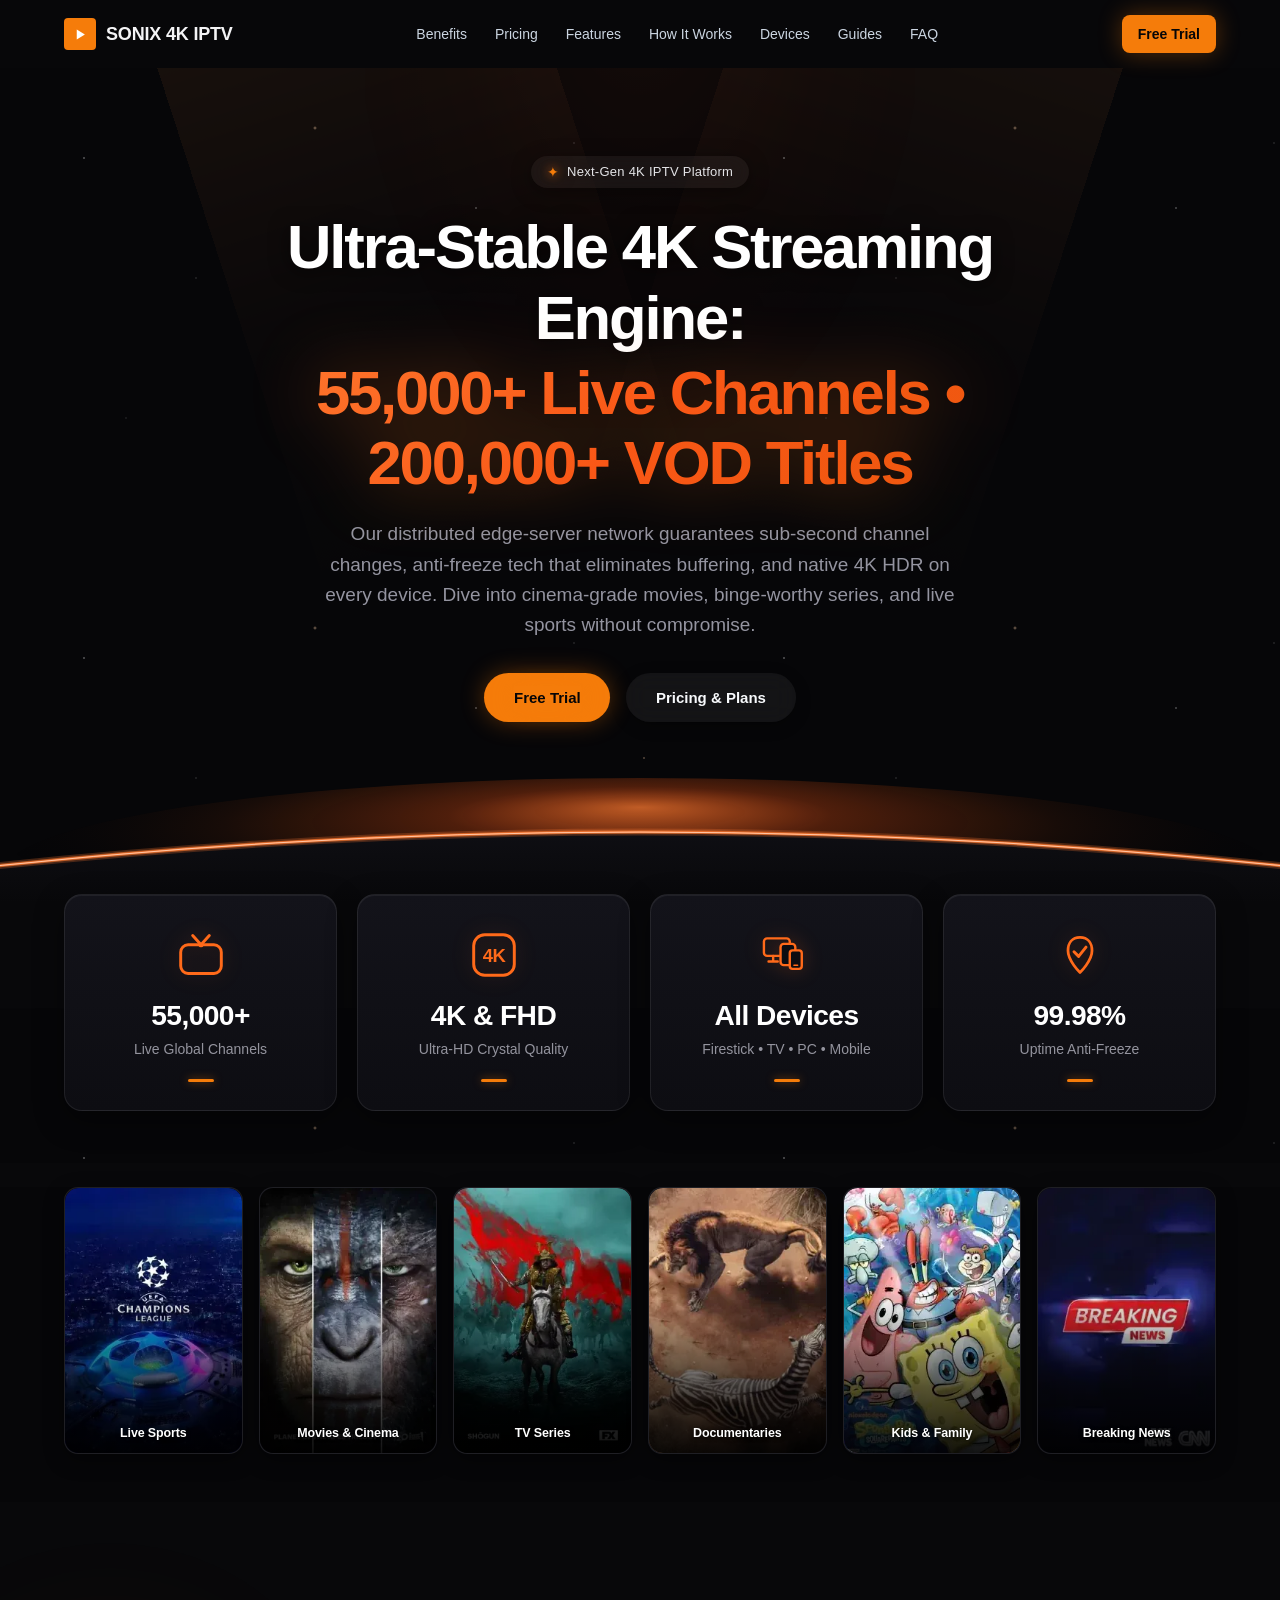
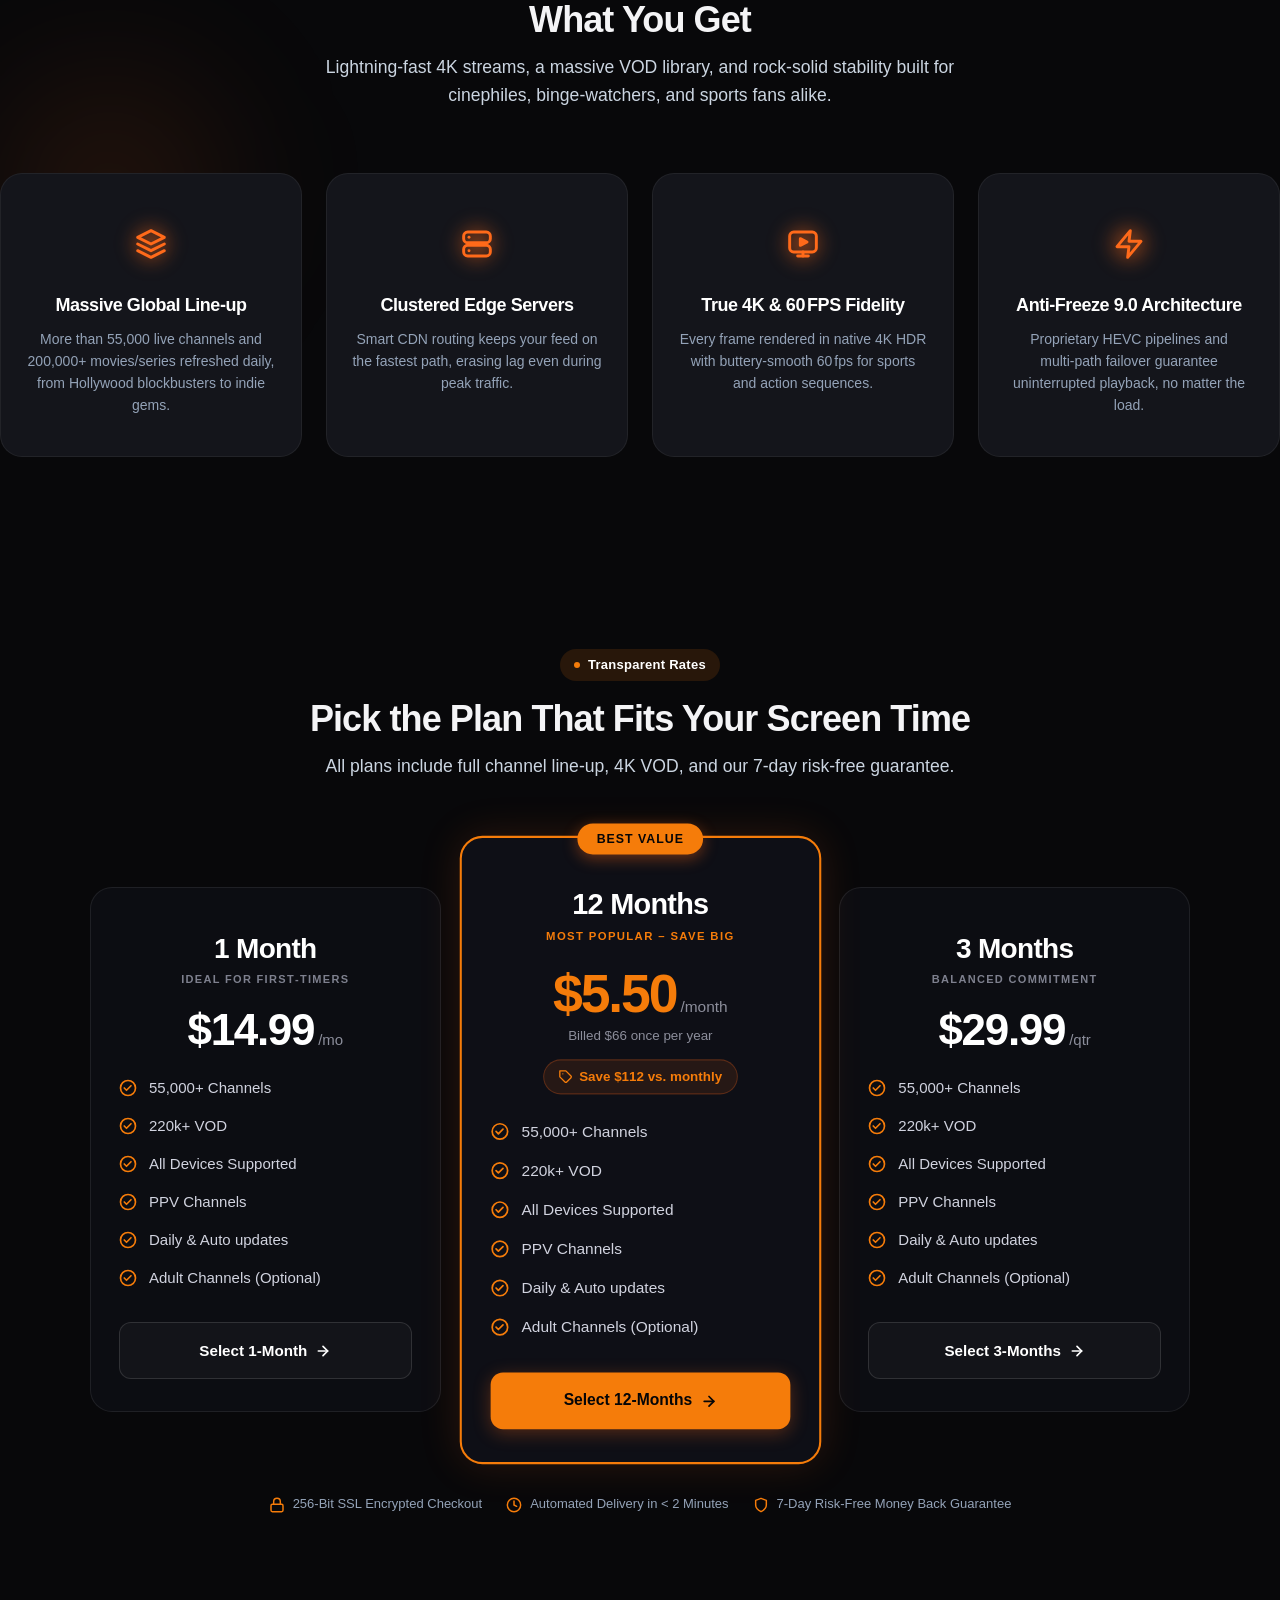
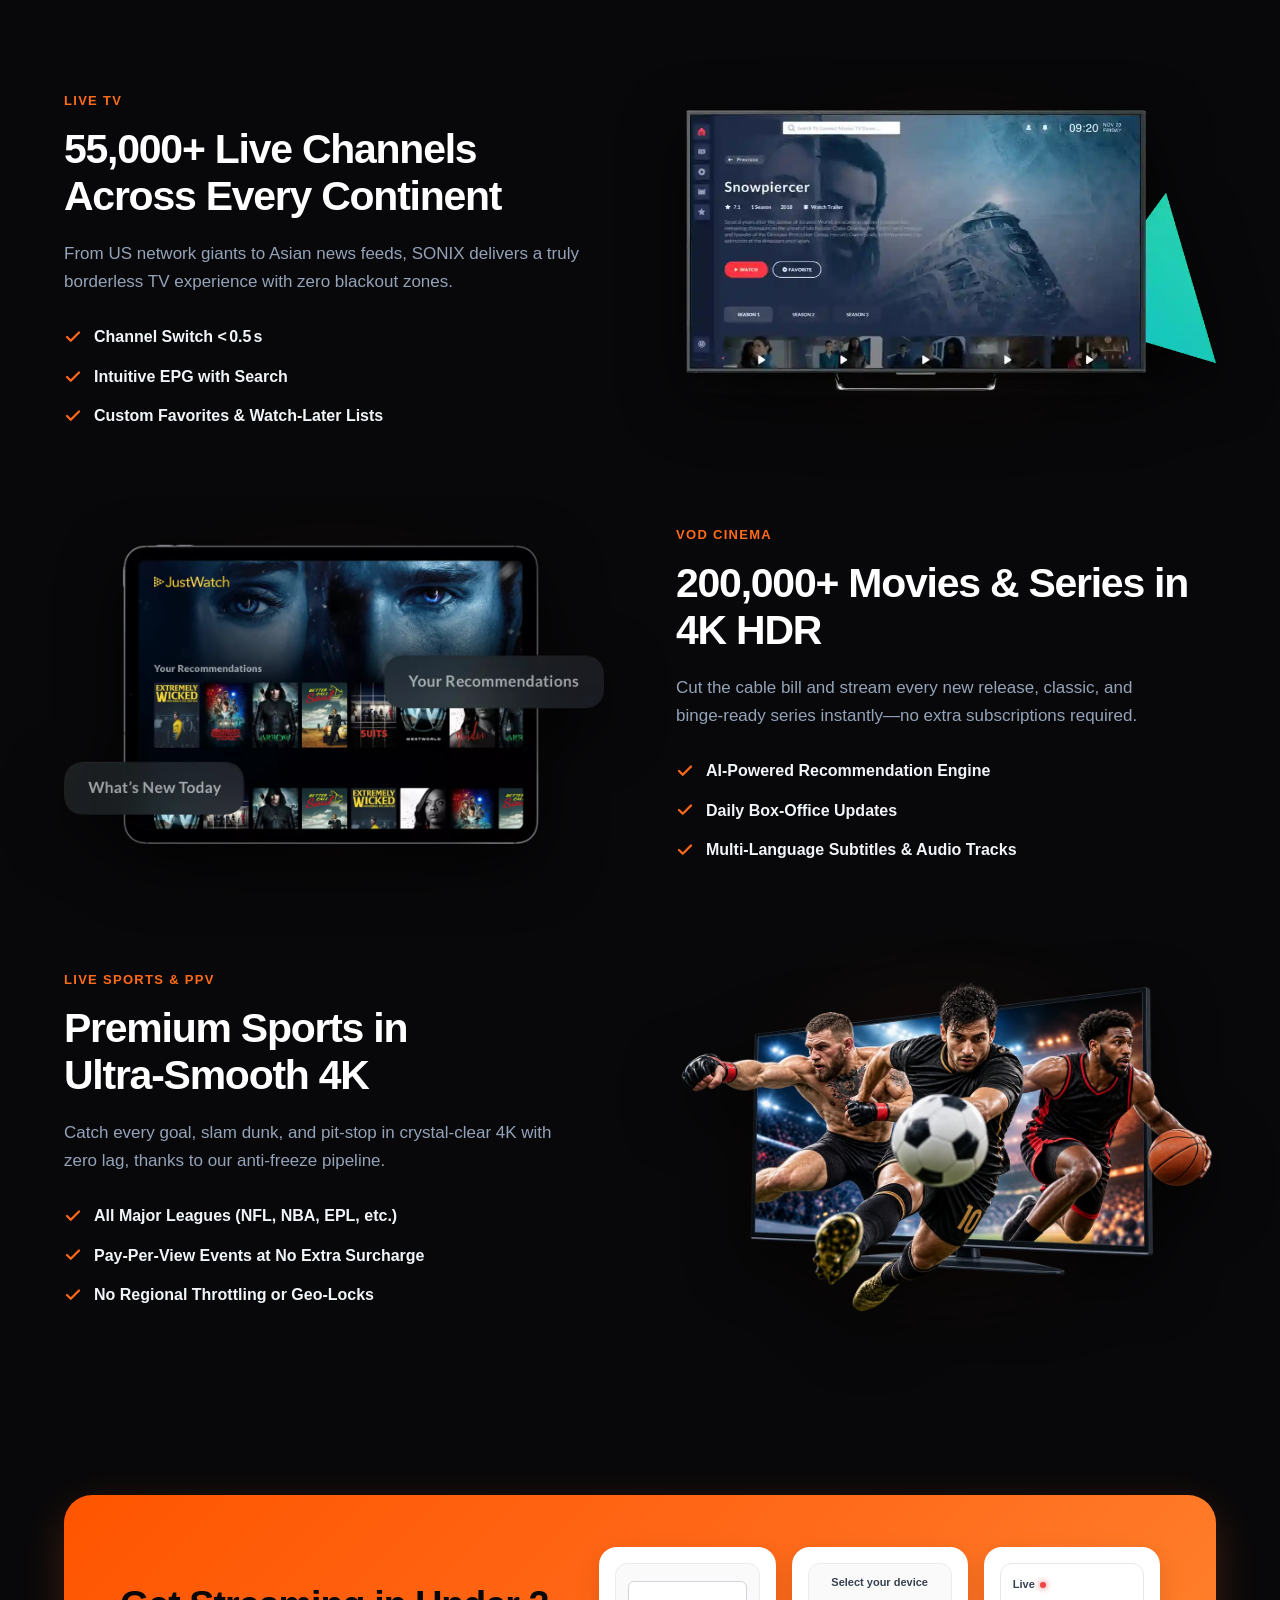
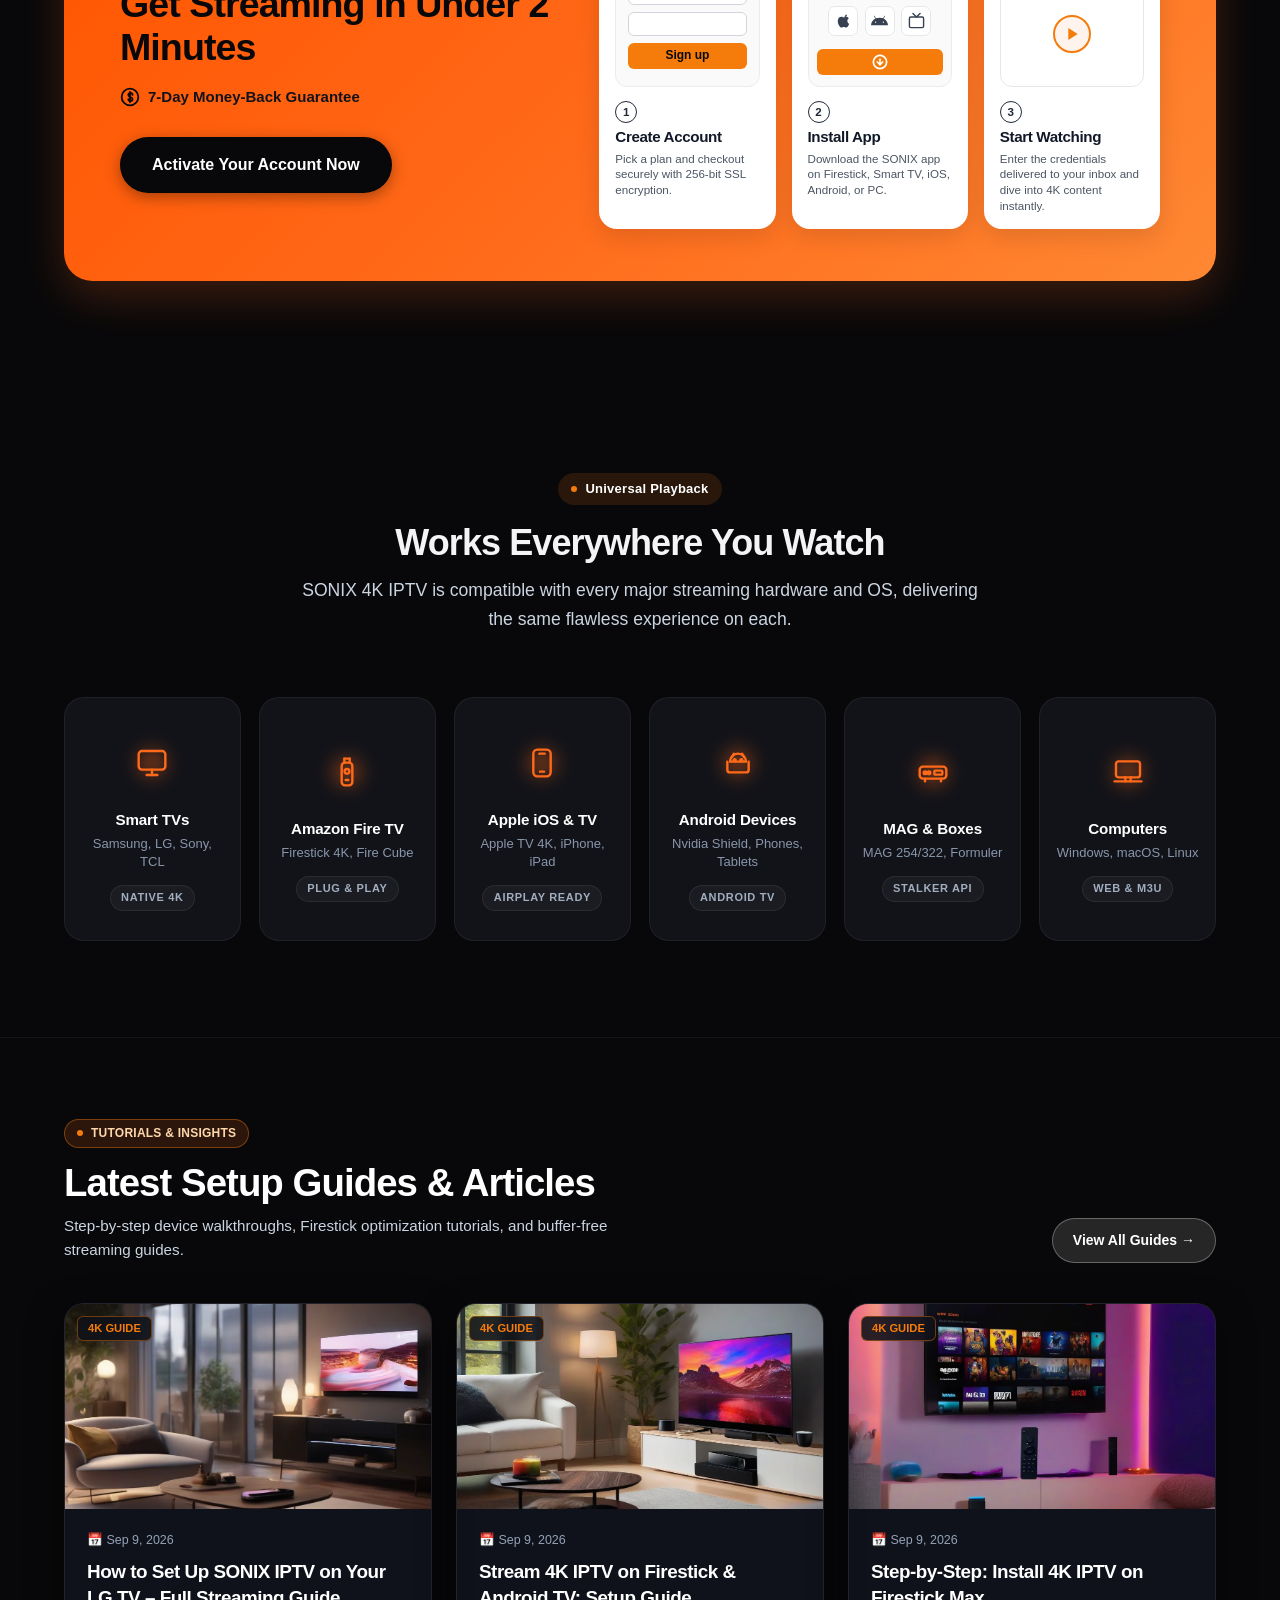
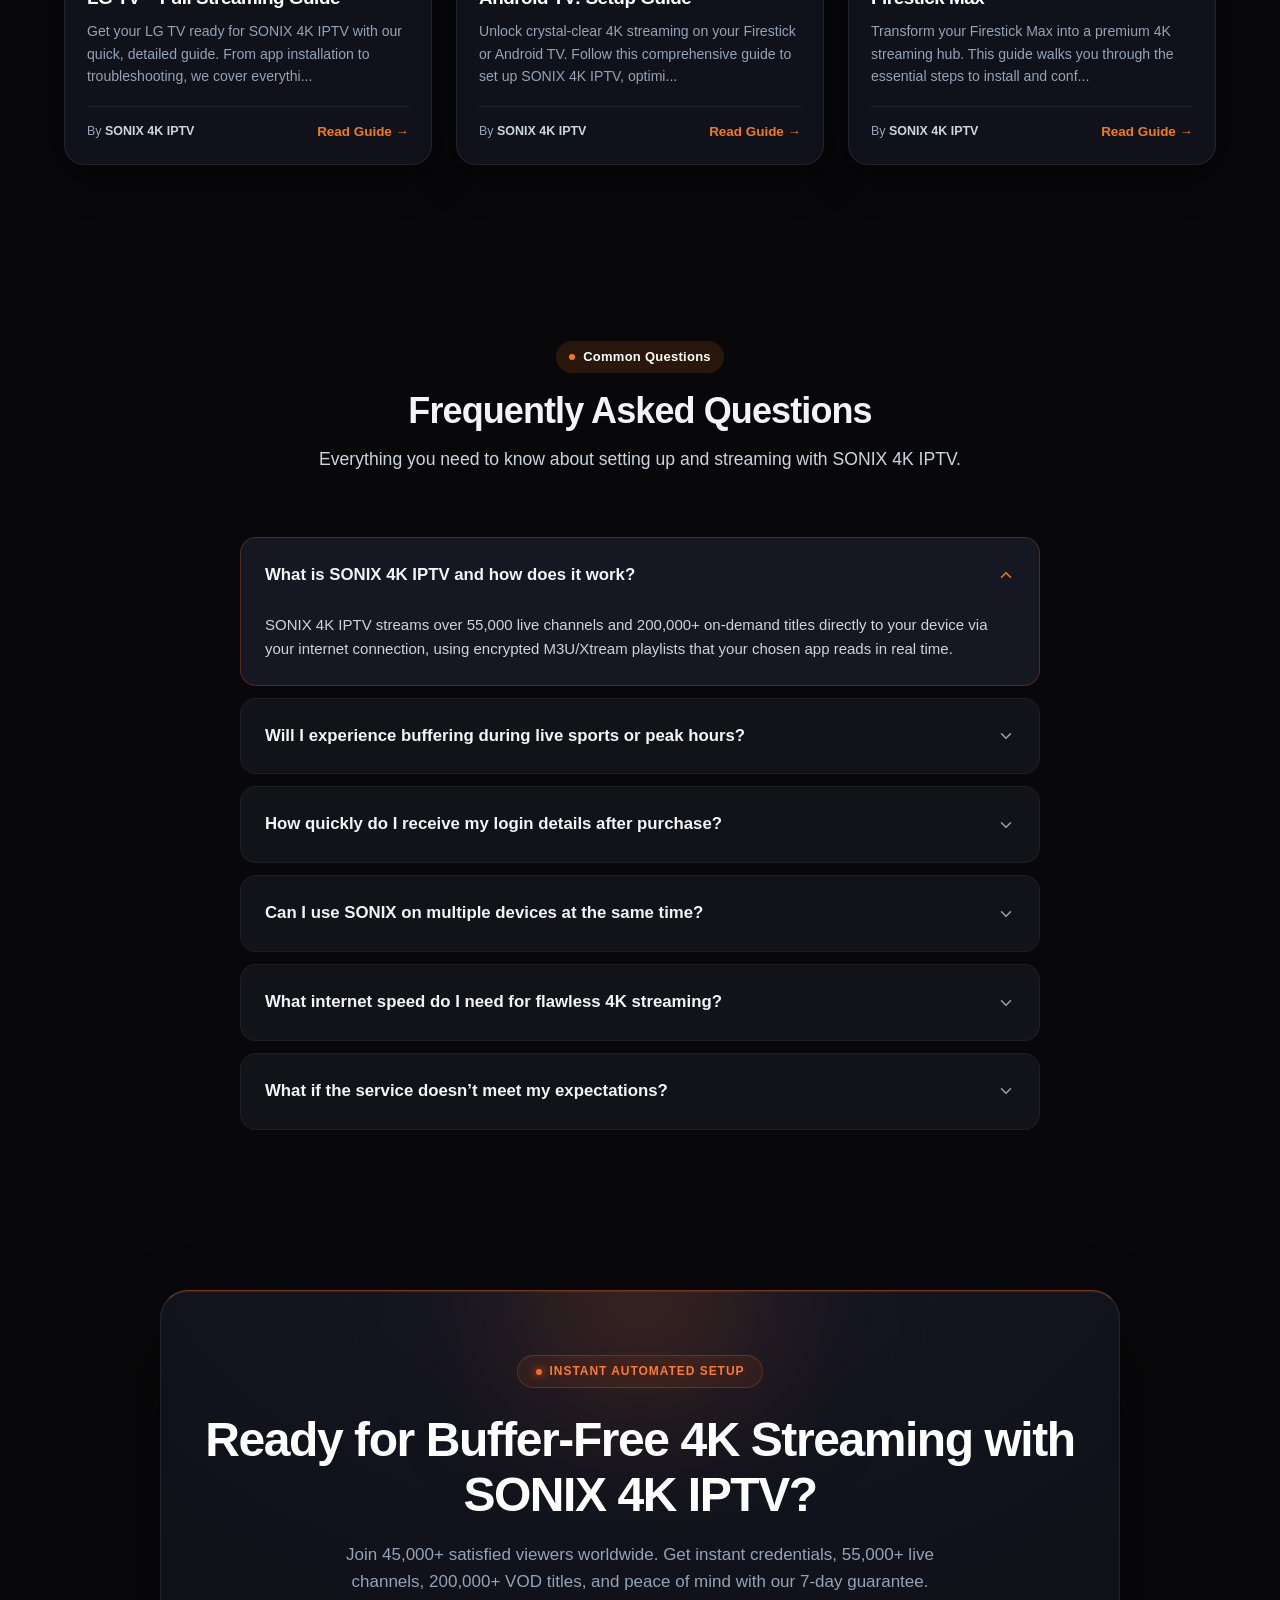
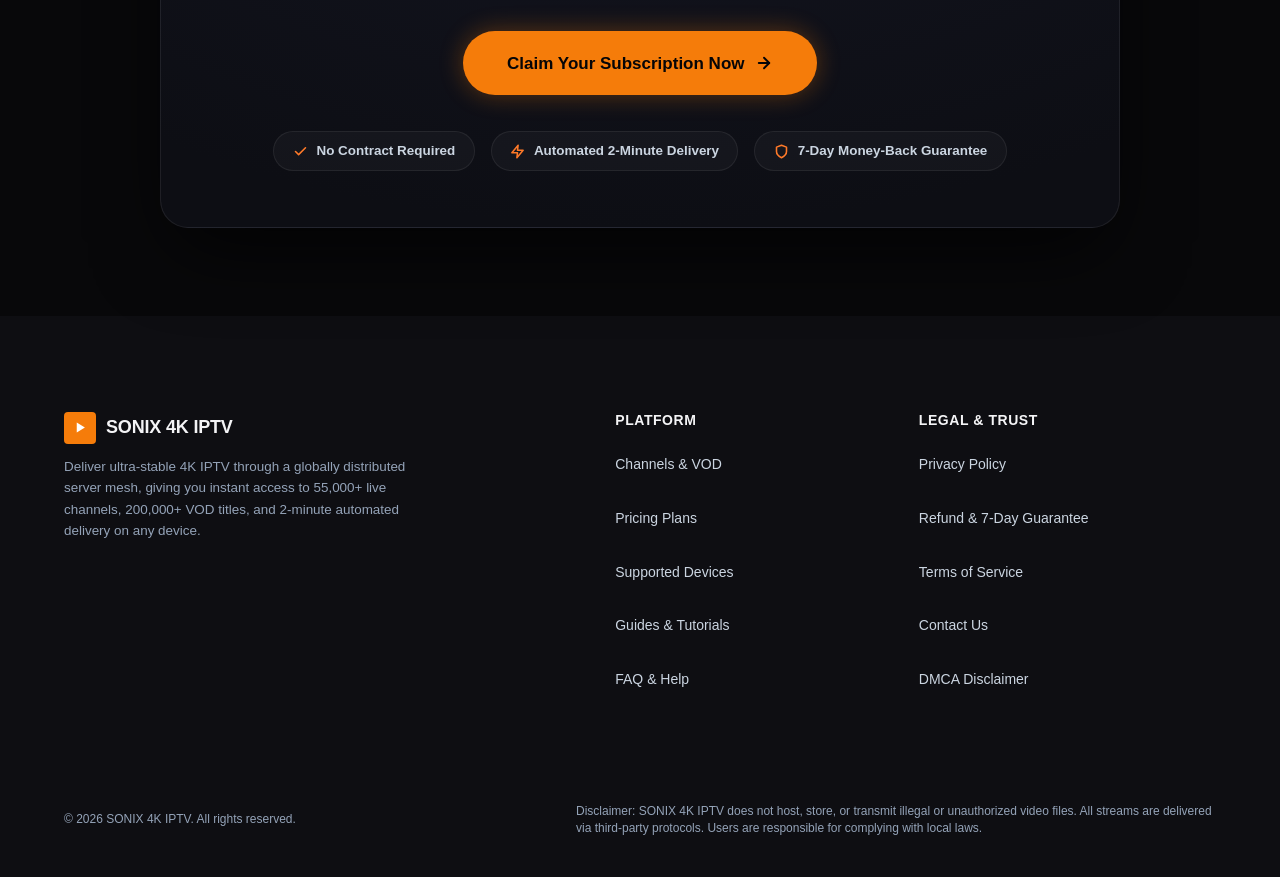
==== index.html @ b4df3ad3 "Deploy IPTV site via TVKIX Site Manager [2026-09-10T23:48:21.287Z]" ====
<!DOCTYPE html>
<html lang="en" style="background-color:#08080a;color:#f4f4f6;">
<head>
  <meta charset="UTF-8">
  <meta name="viewport" content="width=device-width, initial-scale=1.0">
  
  <!-- Primary SEO Meta Tags -->
  <title>4K IPTV Ultra‑Fast Service | 55K+ Channels | SONIX 4K IPTV</title>
  <meta name="description" content="Unlock 55,000+ live channels, 200,000+ 4K movies & series with anti‑freeze streaming. Start your free trial now and enjoy zero‑buffer TV.">
  <meta name="robots" content="index, follow, max-snippet:-1, max-image-preview:large, max-video-preview:-1">
  <meta name="format-detection" content="telephone=no">
  <link rel="canonical" href="https://sonix4k.shop/">
  <meta name="theme-color" content="#08080a">

  <!-- Favicon & App Icons -->
  <link rel="icon" type="image/svg+xml" href="/assets/favicon.svg">
  <link rel="icon" type="image/png" sizes="48x48" href="/assets/favicon-48x48.png">
  <link rel="apple-touch-icon" sizes="180x180" href="/assets/apple-touch-icon.png">
  <link rel="manifest" href="site.webmanifest">

  <!-- Open Graph / Facebook -->
  <meta property="og:type" content="website">
  <meta property="og:url" content="https://sonix4k.shop/">
  <meta property="og:title" content="4K IPTV Ultra‑Fast Service | 55K+ Channels | SONIX 4K IPTV">
  <meta property="og:description" content="Unlock 55,000+ live channels, 200,000+ 4K movies & series with anti‑freeze streaming. Start your free trial now and enjoy zero‑buffer TV.">
  <meta property="og:site_name" content="SONIX 4K IPTV">
  <meta property="og:image" content="https://sonix4k.shop/assets/images/og-preview.jpg">
  <meta property="og:image:width" content="1200">
  <meta property="og:image:height" content="630">
  <meta property="og:image:alt" content="SONIX 4K IPTV Ultra-Stable 4K IPTV Streaming Service">

  <!-- Twitter / X -->
  <meta name="twitter:card" content="summary_large_image">
  <meta name="twitter:title" content="4K IPTV Ultra‑Fast Service | 55K+ Channels | SONIX 4K IPTV">
  <meta name="twitter:description" content="Unlock 55,000+ live channels, 200,000+ 4K movies & series with anti‑freeze streaming. Start your free trial now and enjoy zero‑buffer TV.">
  <meta name="twitter:image" content="https://sonix4k.shop/assets/images/og-preview.jpg">

  <!-- Self-Hosted Critical Variable Font loaded via @font-face with font-display: swap -->

  <!-- Main Stylesheet -->
  <style>
@font-face{font-family:"Plus Jakarta Sans";font-style:normal;font-weight:400 800;font-display:swap;src:url("/assets/fonts/plus-jakarta-sans.woff2") format("woff2");unicode-range:U+0000-00FF,U+0131,U+0152-0153,U+02BB-02BC,U+02C6,U+02DA,U+02DC,U+0304,U+0308,U+0329,U+2000-206F,U+20AC,U+2122,U+2191,U+2193,U+2212,U+2215,U+FEFF,U+FFFD}:root{--bg-page:#08080a;--bg-surface:#0e0e12;--bg-card:#131318;--bg-card-hover:#181820;--bg-subtle:#1c1c24;--border-subtle:transparent;--border-medium:transparent;--border-accent:transparent;--border-highlight:transparent;--accent:#f97316;--accent-hover:#ea580c;--accent-light:rgba(249,115,22,0.12);--accent-text:#fed7aa;--status-green:#22c55e;--status-green-bg:rgba(34,197,94,0.12);--text-primary:#f4f4f6;--text-secondary:#cbd5e1;--text-muted:#94a3b8;--text-inverse:#08080a;--font-family:"Plus Jakarta Sans",-apple-system,BlinkMacSystemFont,"Segoe UI",Roboto,Oxygen,Ubuntu,Cantarell,"Helvetica Neue",sans-serif;--line-height-base:1.6;--line-height-heading:1.2;--space-xs:0.5rem;--space-sm:0.75rem;--space-md:1rem;--space-lg:1.5rem;--space-xl:2.5rem;--space-2xl:4rem;--space-3xl:6rem;--max-width:1200px;--radius-sm:4px;--radius-md:8px;--radius-lg:12px;--radius-full:9999px;--transition-fast:0.15s ease;--transition-normal:0.25s ease}*,*::before,*::after{box-sizing:border-box;margin:0;padding:0}html{font-family:var(--font-family);font-size:16px;line-height:var(--line-height-base);color:var(--text-secondary);background-color:var(--bg-page);scroll-behavior:smooth;-webkit-text-size-adjust:100%;text-rendering:optimizeLegibility}body{min-height:100vh;display:flex;flex-direction:column;background-color:var(--bg-page);color:var(--text-secondary);overflow-x:hidden}h1,h2,h3,h4,h5,h6{color:var(--text-primary);font-weight:700;line-height:var(--line-height-heading);letter-spacing:-0.025em}h1{font-size:clamp(2rem,5vw,3.25rem);font-weight:800;margin-bottom:var(--space-md)}h2{font-size:clamp(1.75rem,3.5vw,2.25rem);margin-bottom:var(--space-sm)}h3{font-size:1.25rem;margin-bottom:var(--space-xs)}p{margin-bottom:var(--space-md)}p:last-child{margin-bottom:0}a{color:inherit;text-decoration:none;transition:color var(--transition-fast)}a:hover{color:var(--text-primary)}ul,ol{list-style:none}:focus-visible{outline:2px solid var(--accent);outline-offset:3px}.container{width:100%;max-width:var(--max-width);margin-inline:auto;padding-inline:var(--space-md)}@media (min-width:768px){.container{padding-inline:var(--space-lg)}}.section{padding-block:var(--space-2xl);border-bottom:none;scroll-margin-top:90px}@media (min-width:768px){.section{padding-block:var(--space-3xl)}}.section-header{text-align:center;max-width:680px;margin-inline:auto;margin-bottom:var(--space-2xl)}.section-header p{color:var(--text-secondary);font-size:1.1rem}.pill-badge{display:inline-flex;align-items:center;gap:0.5rem;padding:0.35rem 0.85rem;font-size:0.8125rem;font-weight:600;letter-spacing:0.02em;color:var(--accent-text);background-color:var(--accent-light);border:none;border-radius:var(--radius-full);margin-bottom:var(--space-md)}.pill-badge .dot{width:6px;height:6px;border-radius:50%;background-color:var(--accent)}.status-pill{display:inline-flex;align-items:center;gap:0.375rem;font-size:0.75rem;font-weight:500;color:#86efac;background-color:var(--status-green-bg);padding:0.25rem 0.625rem;border-radius:var(--radius-full);border:none}.status-pill .indicator{width:6px;height:6px;border-radius:50%;background-color:var(--status-green)}@media (max-width:640px){.header-actions .status-pill{display:none}}.btn{display:inline-flex;align-items:center;justify-content:center;gap:0.5rem;padding:0.75rem 1.5rem;font-size:0.9375rem;font-weight:600;border-radius:var(--radius-md);border:none;cursor:pointer;white-space:nowrap;transition:background-color var(--transition-fast),transform var(--transition-fast);text-decoration:none}.btn:active{transform:translateY(1px)}.btn-primary{background:linear-gradient(135deg,#c2410c 0%,#9a3412 100%);color:#ffffff !important;font-weight:700;border:none}.btn-primary:hover{background-color:var(--accent-hover);color:#ffffff}.btn-secondary{background-color:var(--bg-card);color:var(--text-primary);border:none}.btn-secondary:hover{background-color:var(--bg-subtle);color:#ffffff}.btn-block{width:100%}.btn-sm{padding:0.5rem 1rem;font-size:0.875rem}.btn-group{display:flex;flex-direction:column;gap:0.75rem;width:100%}@media (min-width:480px){.btn-group{flex-direction:row;justify-content:center;width:auto}}.site-header{position:sticky;top:0;z-index:100;background-color:rgba(8,8,10,0.95);border-bottom:none;backdrop-filter:blur(8px);-webkit-backdrop-filter:blur(8px)}.header-container{display:flex;align-items:center;justify-content:space-between;height:68px}.brand-logo{display:flex;align-items:center;gap:0.625rem;font-size:1.125rem;font-weight:700;color:var(--text-primary);letter-spacing:-0.01em}.logo-icon{display:inline-flex;align-items:center;justify-content:center;width:32px;height:32px;background-color:var(--accent);color:#ffffff;border-radius:var(--radius-sm);font-weight:900;font-size:1rem}.brand-accent{color:var(--accent)}.nav-menu{display:none}@media (min-width:900px){.nav-menu{display:flex;align-items:center;gap:1.75rem}}.nav-link{font-size:0.875rem;font-weight:500;color:var(--text-secondary)}.nav-link:hover{color:var(--text-primary)}.header-actions{display:flex;align-items:center;gap:0.875rem}.menu-toggle{display:flex;flex-direction:column;justify-content:center;gap:5px;width:38px;height:38px;padding:8px;background-color:var(--bg-card);border:none;border-radius:var(--radius-sm);cursor:pointer;color:var(--text-primary)}@media (min-width:900px){.menu-toggle{display:none}}.menu-bar{display:block;width:100%;height:2px;background-color:var(--text-primary);transition:transform var(--transition-fast),opacity var(--transition-fast)}.menu-toggle[aria-expanded="true"] .menu-bar:nth-child(1){transform:translateY(7px) rotate(45deg)}.menu-toggle[aria-expanded="true"] .menu-bar:nth-child(2){opacity:0}.menu-toggle[aria-expanded="true"] .menu-bar:nth-child(3){transform:translateY(-7px) rotate(-45deg)}.mobile-nav{display:none;position:fixed;top:68px;left:0;right:0;bottom:0;background-color:#08080a;border-bottom:none;padding:var(--space-xl) var(--space-lg);flex-direction:column;gap:var(--space-md);z-index:999;overflow-y:auto}.mobile-nav.is-open{display:flex}@media (min-width:900px){.mobile-nav{display:none !important}}.mobile-nav-link{font-size:1.125rem;font-weight:600;color:var(--text-primary);padding-block:0.5rem;border-bottom:none}.hero-section{position:relative;background-color:#060608;padding-top:clamp(3.5rem,7vw,5.5rem);padding-bottom:clamp(2rem,4vw,3.5rem);text-align:center;overflow:hidden}.hero-cosmic-backdrop{position:absolute;inset:0;pointer-events:none;overflow:hidden;z-index:1;contain:strict}.light-ray{position:absolute;top:-120px;width:380px;height:600px;opacity:0.16;transform-origin:top center;pointer-events:none;will-change:transform}.light-ray-left{left:10%;background:linear-gradient(180deg,rgba(255,140,60,0.5) 0%,rgba(255,90,20,0.08) 60%,transparent 100%);transform:rotate(-18deg)}.light-ray-right{right:10%;background:linear-gradient(180deg,rgba(255,140,60,0.45) 0%,rgba(255,90,20,0.08) 60%,transparent 100%);transform:rotate(18deg)}.light-ray-center{left:50%;transform:translateX(-50%);width:550px;height:480px;background:radial-gradient(ellipse at top,rgba(255,107,43,0.2) 0%,rgba(255,80,10,0.05) 50%,transparent 80%);opacity:0.35}.cosmic-stars{position:absolute;inset:0;background-image:radial-gradient(1.5px 1.5px at 12% 18%,rgba(255,255,255,0.65),transparent),radial-gradient(1px 1px at 28% 42%,rgba(255,255,255,0.45),transparent),radial-gradient(2px 2px at 45% 12%,rgba(255,210,170,0.75),transparent),radial-gradient(1.5px 1.5px at 68% 28%,rgba(255,255,255,0.55),transparent),radial-gradient(1px 1px at 82% 15%,rgba(255,255,255,0.45),transparent),radial-gradient(1.5px 1.5px at 92% 38%,rgba(255,210,170,0.65),transparent),radial-gradient(1px 1px at 18% 70%,rgba(255,255,255,0.35),transparent),radial-gradient(1.5px 1.5px at 84% 68%,rgba(255,255,255,0.4),transparent);background-repeat:repeat;background-size:700px 500px;opacity:0.7}.hero-container{position:relative;z-index:3}.hero-content{max-width:860px;margin-inline:auto;display:flex;flex-direction:column;align-items:center}.hero-badge-pill{display:inline-flex;align-items:center;gap:0.5rem;padding:0.35rem 1rem;background:rgba(255,255,255,0.05);border:none;border-radius:var(--radius-full);font-size:0.8125rem;font-weight:500;letter-spacing:0.02em;color:#e4e4e7;margin-bottom:1.5rem;backdrop-filter:blur(12px);-webkit-backdrop-filter:blur(12px);box-shadow:0 4px 20px rgba(0,0,0,0.4);transition:background-color var(--transition-fast),transform var(--transition-fast)}.hero-badge-pill:hover{background:rgba(255,255,255,0.08);transform:translateY(-1px)}.badge-spark{color:#f97316;font-size:0.875rem;text-shadow:0 0 10px rgba(249,115,22,0.9),0 0 20px rgba(249,115,22,0.5);line-height:1}.hero-title{display:flex;flex-direction:column;align-items:center;gap:0.25rem;font-size:clamp(2.1rem,5.2vw,3.85rem);font-weight:800;line-height:1.15;letter-spacing:-0.035em;margin-bottom:1.25rem}.title-top{color:#ffffff;text-shadow:0 2px 20px rgba(0,0,0,0.8)}.title-bottom{color:#ff6e2e;background:linear-gradient(135deg,#ff7a30 0%,#f95716 50%,#ea580c 100%);-webkit-background-clip:text;-webkit-text-fill-color:transparent;background-clip:text;filter:drop-shadow(0 0 35px rgba(249,115,22,0.45))}.hero-description{font-size:clamp(1rem,2vw,1.1875rem);color:#9494a0;line-height:1.6;max-width:640px;margin-inline:auto;margin-bottom:2rem}.hero-btn-group{display:flex;flex-direction:row;align-items:center;justify-content:center;gap:1rem;flex-wrap:wrap;margin-bottom:2.5rem}.btn-pill{display:inline-flex;align-items:center;justify-content:center;gap:0.5rem;padding:0.8rem 1.85rem;font-size:0.9375rem;font-weight:600;border-radius:var(--radius-full);border:none;cursor:pointer;white-space:nowrap}.btn-pill,.btn-pill span,.btn-pill:link,.btn-pill:visited{text-decoration:none}.btn-pill-primary,.btn-pill-primary span,.btn-pill-primary:link,.btn-pill-primary:visited{background:var(--accent);color:#050507 !important;font-weight:800 !important;border:none;box-shadow:0 0 25px rgba(249,115,22,0.45),0 4px 14px rgba(0,0,0,0.4)}.btn-pill-primary:hover,.btn-pill-primary:hover span{transform:translateY(-2px) scale(1.02);box-shadow:0 0 35px rgba(249,115,22,0.7),0 6px 22px rgba(0,0,0,0.5);color:#000000 !important}.btn-pill-glass{background-color:rgba(255,255,255,0.06);color:#f8fafc !important;border:none;backdrop-filter:blur(12px);-webkit-backdrop-filter:blur(12px);box-shadow:0 4px 15px rgba(0,0,0,0.3)}.btn-pill-glass span{color:#f8fafc !important}.btn-pill-glass:hover{background-color:rgba(255,255,255,0.12);color:#ffffff !important;transform:translateY(-2px);box-shadow:0 6px 20px rgba(0,0,0,0.4)}.hero-horizon{position:relative;width:100%;margin-top:1rem;margin-bottom:-15px;overflow:visible;pointer-events:none;z-index:2;display:flex;justify-content:center}.horizon-svg{width:100%;height:clamp(140px,18vw,240px);display:block;overflow:visible}.hero-metrics-container{position:relative;z-index:3;margin-top:-115px}@media (max-width:640px){.hero-metrics-container{margin-top:-50px}.hero-btn-group{flex-direction:column;width:100%;max-width:320px;margin-inline:auto}.btn-pill{width:100%}.horizon-svg{height:120px}}.metrics-grid{display:grid;grid-template-columns:repeat(2,1fr);gap:1rem;margin-top:0}@media (min-width:860px){.metrics-grid{grid-template-columns:repeat(4,1fr);gap:1.25rem}}.metric-card{position:relative;background-color:#0c0c11;background:linear-gradient(180deg,#13131a 0%,#0d0d12 100%);border:1px solid rgba(255,255,255,0.08);border-radius:18px;padding:2.25rem 1rem 1.75rem 1rem;display:flex;flex-direction:column;align-items:center;justify-content:center;text-align:center;box-shadow:0 10px 30px rgba(0,0,0,0.4),inset 0 1px 0 rgba(255,255,255,0.06);transition:transform var(--transition-normal),box-shadow var(--transition-normal),border-color var(--transition-normal),background-color var(--transition-normal)}.metric-card:hover{transform:translateY(-3px);background-color:#101016;border-color:rgba(255,106,26,0.4);box-shadow:0 14px 40px rgba(0,0,0,0.55),0 0 25px rgba(249,115,22,0.15)}.metric-icon-wrap{display:flex;align-items:center;justify-content:center;width:56px;height:48px;max-width:56px;max-height:48px;background:transparent;border:none;margin-inline:auto;margin-bottom:1.25rem;overflow:visible;flex-shrink:0}.metric-icon-art{width:56px !important;height:48px !important;max-width:56px !important;max-height:48px !important;display:block;flex-shrink:0;filter:drop-shadow(0 0 10px rgba(255,106,26,0.22));transition:transform var(--transition-fast),filter var(--transition-fast)}.metric-card:hover .metric-icon-art{transform:scale(1.06);filter:drop-shadow(0 0 16px rgba(255,106,26,0.5))}.metric-val{font-size:clamp(1.35rem,2.2vw,1.85rem);font-weight:800;color:#ffffff;letter-spacing:-0.02em;line-height:1.2}.metric-val .accent-mark{color:#ff6a1a;margin-left:2px}.metric-label{font-size:clamp(0.78rem,1.15vw,0.875rem);color:#94949e;margin-top:0.45rem;line-height:1.4;font-weight:500}.metric-dash{display:block;width:26px;height:3px;border-radius:var(--radius-full);background-color:#ff6a1a;margin-top:1.25rem;box-shadow:0 0 8px rgba(255,106,26,0.5)}@media (max-width:640px){.metrics-grid{gap:0.65rem}.metric-card{padding:1.5rem 0.6rem 1.25rem 0.6rem;border-radius:14px}.metric-icon-wrap{height:44px;margin-bottom:0.85rem}.metric-icon-art{width:44px;height:38px}.metric-val{font-size:1.15rem}.metric-label{font-size:0.72rem}.metric-dash{margin-top:0.85rem;width:20px}}.hero-categories-section{position:relative;background-color:#060608;padding-bottom:2rem}.hero-categories-container{position:relative;z-index:3;margin-top:1.5rem;margin-bottom:1rem}.category-cards-grid{display:grid;grid-template-columns:repeat(3,1fr);gap:0.65rem}@media (min-width:860px){.category-cards-grid{grid-template-columns:repeat(6,1fr);gap:1rem}}.category-card{position:relative;display:flex;flex-direction:column;border-radius:14px;overflow:hidden;background-color:#0c0c11;border:1px solid rgba(255,255,255,0.08);text-decoration:none;cursor:pointer;box-shadow:0 6px 20px rgba(0,0,0,0.4);transition:transform var(--transition-normal),box-shadow var(--transition-normal),border-color var(--transition-normal)}.category-card:hover{transform:translateY(-4px) scale(1.02);border-color:rgba(255,106,26,0.45);box-shadow:0 12px 30px rgba(0,0,0,0.6),0 0 20px rgba(255,106,26,0.22)}.category-card-media{position:relative;width:100%;aspect-ratio:2 / 3;overflow:hidden;border-radius:14px;background-color:#08080a}.category-card-media img{width:100%;height:100%;object-fit:cover;display:block;transition:transform 0.45s cubic-bezier(0.16,1,0.3,1)}.category-card:hover .category-card-media img{transform:scale(1.07)}.category-card-overlay{position:absolute;inset:0;background:linear-gradient(180deg,transparent 40%,rgba(0,0,0,0.65) 75%,rgba(0,0,0,0.92) 100%);pointer-events:none}.category-card-label{position:absolute;bottom:0.55rem;left:0.25rem;right:0.25rem;text-align:center;font-size:0.78rem;font-weight:600;color:#ffffff;letter-spacing:-0.01em;text-shadow:0 1px 4px rgba(0,0,0,0.9);pointer-events:none;white-space:nowrap;overflow:hidden;text-overflow:ellipsis;padding-inline:4px;transition:color var(--transition-fast)}.category-card:hover .category-card-label{color:#ff7a30}@media (max-width:640px){.hero-categories-container{margin-top:0.85rem;margin-bottom:0.5rem}.category-cards-grid{gap:0.45rem}.category-card{border-radius:10px}.category-card-media{border-radius:10px}.category-card-label{font-size:0.65rem;bottom:0.35rem}}.what-we-offer-section{position:relative;overflow:hidden}.what-we-offer-section::before{content:"";position:absolute;top:15%;left:-80px;width:380px;height:380px;background:radial-gradient(circle,rgba(255,106,26,0.14) 0%,rgba(255,106,26,0.03) 50%,transparent 70%);filter:blur(60px);pointer-events:none;z-index:0}.benefits-grid{position:relative;z-index:1;display:grid;grid-template-columns:1fr;gap:1.25rem}@media (min-width:640px){.benefits-grid{grid-template-columns:repeat(2,1fr)}}@media (min-width:1024px){.benefits-grid{grid-template-columns:repeat(4,1fr);gap:1.5rem}}.benefit-card{background-color:#14151b;border:1px solid rgba(255,255,255,0.06);border-radius:22px;padding:2.5rem 1.5rem;display:flex;flex-direction:column;align-items:center;text-align:center;height:100%;transition:transform 0.25s ease,border-color 0.25s ease,box-shadow 0.25s ease,background-color 0.25s ease}.benefit-card:hover{background-color:#181a22;border-color:rgba(255,106,26,0.35);transform:translateY(-4px);box-shadow:0 16px 36px -10px rgba(0,0,0,0.6),0 0 24px rgba(255,106,26,0.12)}.benefit-icon-wrapper{position:relative;width:60px;height:60px;display:flex;align-items:center;justify-content:center;color:#ff6a1a;margin-bottom:1.25rem;flex-shrink:0}.benefit-icon-glow{position:absolute;top:50%;left:50%;transform:translate(-50%,-50%);width:48px;height:48px;border-radius:50%;background:radial-gradient(circle,rgba(255,106,26,0.55) 0%,rgba(255,106,26,0.18) 50%,transparent 75%);filter:blur(8px);pointer-events:none;z-index:0}.benefit-icon-wrapper svg{position:relative;z-index:1;width:32px;height:32px;color:#ff6a1a}.benefit-title{font-size:1.125rem;font-weight:700;color:#ffffff;margin-bottom:0.75rem;line-height:1.3}.benefit-desc{font-size:0.875rem;color:#94a3b8;line-height:1.55;margin:0;max-width:250px}.features-showcase-section{padding:5rem 0;position:relative;overflow:hidden}.features-showcase{display:flex;flex-direction:column;gap:6rem}.feature-split-row{display:grid;grid-template-columns:1fr;align-items:center;gap:2.5rem}@media (min-width:992px){.feature-split-row{grid-template-columns:1fr 1fr;gap:4.5rem}.feature-split-row-reverse .feature-split-content{order:2}.feature-split-row-reverse .feature-split-media{order:1}}.feature-split-content{display:flex;flex-direction:column;justify-content:center}.feature-badge-tag{display:inline-block;font-size:0.8125rem;font-weight:800;text-transform:uppercase;letter-spacing:0.1em;color:#ff6a1a;margin-bottom:0.875rem}.feature-split-title{font-size:clamp(2rem,3.2vw,2.75rem);font-weight:800;line-height:1.15;letter-spacing:-0.03em;color:#ffffff;margin:0 0 1.25rem 0}.feature-split-desc{font-size:1.0625rem;line-height:1.65;color:#94a3b8;margin:0 0 1.75rem 0;max-width:520px}.feature-split-list{list-style:none;padding:0;margin:0;display:flex;flex-direction:column;gap:0.875rem}.feature-split-item{display:flex;align-items:center;gap:0.75rem;font-size:1rem;font-weight:600;color:#f1f5f9}.feature-check-icon{display:inline-flex;align-items:center;justify-content:center;color:#ff6a1a;flex-shrink:0}.feature-check-icon svg{width:18px;height:18px}.feature-split-media{position:relative;display:flex;justify-content:center;align-items:center}.feature-media-wrapper{position:relative;width:100%;max-width:620px;display:flex;align-items:center;justify-content:center}.feature-media-ambient{position:absolute;top:50%;left:50%;transform:translate(-50%,-50%);width:80%;height:80%;background:radial-gradient(circle,rgba(255,106,26,0.16) 0%,rgba(255,106,26,0.03) 60%,transparent 80%);filter:blur(50px);pointer-events:none;z-index:0}.feature-mockup-img{position:relative;z-index:1;width:100%;max-width:100%;height:auto;display:block;object-fit:contain;filter:drop-shadow(0 20px 30px rgba(0,0,0,0.65));transition:transform 0.35s cubic-bezier(0.16,1,0.3,1),filter 0.35s ease}.feature-mockup-img:hover{transform:translateY(-6px) scale(1.02);filter:drop-shadow(0 28px 42px rgba(0,0,0,0.8)) drop-shadow(0 0 25px rgba(255,106,26,0.22))}@media (max-width:768px){.features-showcase-section{padding:3.5rem 0}.features-showcase{gap:4rem}.feature-split-title{font-size:1.75rem}.feature-split-desc{font-size:0.9375rem;margin-bottom:1.25rem}.feature-split-item{font-size:0.9375rem}}.journey-banner{background:linear-gradient(135deg,#ff5500 0%,#ff6a1a 50%,#ff8833 100%);border-radius:28px;padding:3.25rem 3.5rem;display:grid;grid-template-columns:1fr;gap:2.5rem;align-items:center;position:relative;overflow:hidden;box-shadow:0 15px 45px rgba(255,106,26,0.22)}@media (min-width:1024px){.journey-banner{grid-template-columns:1fr 1.3fr;gap:3rem}}.journey-cta-col{display:flex;flex-direction:column;align-items:flex-start}.journey-title{font-size:2.35rem;font-weight:800;color:#08080a;line-height:1.15;letter-spacing:-0.025em;margin-bottom:1rem}.journey-guarantee{display:inline-flex;align-items:center;gap:0.5rem;font-size:0.9375rem;font-weight:700;color:#12131a;margin-bottom:1.75rem}.journey-guarantee svg{flex-shrink:0;color:#08080a}.journey-btn{display:inline-flex;align-items:center;justify-content:center;background-color:#08080a;color:#ffffff;font-size:1rem;font-weight:700;padding:0.95rem 2rem;border-radius:100px;text-decoration:none;box-shadow:0 4px 15px rgba(0,0,0,0.35);transition:transform var(--transition-fast),background-color var(--transition-fast),box-shadow var(--transition-fast)}.journey-btn:hover{background-color:#1a1b24;transform:translateY(-2px);box-shadow:0 6px 20px rgba(0,0,0,0.45)}.journey-steps-grid{display:grid;grid-template-columns:1fr;gap:1.25rem}@media (min-width:640px){.journey-steps-grid{grid-template-columns:repeat(3,1fr);gap:1rem}}.journey-step-card{background-color:#ffffff;border-radius:18px;padding:1rem;display:flex;flex-direction:column;box-shadow:0 8px 24px rgba(0,0,0,0.12);transition:transform var(--transition-fast),box-shadow var(--transition-fast)}.journey-step-card:hover{transform:translateY(-4px);box-shadow:0 12px 28px rgba(0,0,0,0.18)}.journey-mockup{background-color:#fafafa;border:1.5px solid #ececee;border-radius:12px;height:124px;padding:0.75rem;margin-bottom:0.875rem;display:flex;flex-direction:column;justify-content:center;position:relative;overflow:hidden}.mockup-signup{gap:0.45rem}.mockup-input-box{height:24px;width:100%;border:1.5px solid #d1d5db;border-radius:6px;background-color:#ffffff}.mockup-submit-btn{height:26px;width:100%;background:var(--accent);color:#08080a;border-radius:6px;font-size:0.75rem;font-weight:800;display:flex;align-items:center;justify-content:center}.mockup-download{justify-content:space-between;padding:0.65rem 0.5rem}.mockup-subheading{font-size:0.6875rem;font-weight:700;color:#374151;text-align:center}.mockup-device-tiles{display:flex;align-items:center;justify-content:center;gap:0.4rem}.mockup-tile{width:30px;height:30px;border:1.5px solid #e5e7eb;border-radius:7px;background-color:#ffffff;display:flex;align-items:center;justify-content:center;color:#374151}.mockup-download-btn{height:26px;width:100%;background:var(--accent);color:#ffffff;border-radius:6px;display:flex;align-items:center;justify-content:center}.mockup-enjoy{justify-content:space-between;border:1.5px solid #e5e7eb;background-color:#ffffff}.mockup-live-indicator{display:flex;align-items:center;gap:0.3rem;font-size:0.6875rem;font-weight:700;color:#374151}.mockup-live-indicator .live-dot{width:6px;height:6px;border-radius:50%;background-color:#ef4444;box-shadow:0 0 6px #ef4444}.mockup-play-center{margin:auto;width:38px;height:38px;border:2px solid var(--accent);border-radius:50%;display:flex;align-items:center;justify-content:center;color:var(--accent);background-color:rgba(255,106,26,0.08)}.mockup-play-center svg{margin-left:2px}.journey-step-footer{display:flex;flex-direction:column;align-items:flex-start}.journey-step-num{width:22px;height:22px;border:1.5px solid #1f2937;border-radius:50%;display:inline-flex;align-items:center;justify-content:center;font-size:0.725rem;font-weight:800;color:#1f2937;margin-bottom:0.35rem}.journey-step-title{font-size:0.95rem;font-weight:800;color:#111827;margin-bottom:0.25rem}.journey-step-desc{font-size:0.725rem;color:#4b5563;line-height:1.35;margin:0}@media (max-width:640px){.journey-banner{padding:2rem 1.25rem;border-radius:20px}.journey-title{font-size:1.75rem}.journey-btn{width:100%;text-align:center}}.pricing-cards-wrapper{display:grid;grid-template-columns:1fr;gap:2.25rem;max-width:1100px;margin:0 auto;align-items:stretch}@media (min-width:900px){.pricing-cards-wrapper{grid-template-columns:repeat(3,1fr);gap:1.5rem;align-items:center}}.price-plan-card{background-color:#0c0d12;border:1px solid rgba(255,255,255,0.08);border-radius:22px;padding:2.75rem 1.75rem 2rem 1.75rem;display:flex;flex-direction:column;position:relative;transition:transform var(--transition-fast),border-color var(--transition-fast),box-shadow var(--transition-fast)}.price-plan-card:hover{border-color:rgba(255,255,255,0.18);transform:translateY(-4px)}.price-plan-card.is-featured{background-color:#0e0f16;border:2px solid var(--accent);box-shadow:0 0 40px rgba(255,106,26,0.15);padding-top:3rem}@media (min-width:900px){.price-plan-card.is-featured{transform:scale(1.03);z-index:2}.price-plan-card.is-featured:hover{transform:scale(1.05) translateY(-4px)}}.plan-badge-top{position:absolute;top:-14px;left:50%;transform:translateX(-50%);background:var(--accent);color:#000000;font-size:0.75rem;font-weight:800;letter-spacing:0.08em;text-transform:uppercase;padding:0.35rem 1.15rem;border-radius:100px;box-shadow:0 4px 14px rgba(255,106,26,0.4);white-space:nowrap}.plan-card-head{text-align:center;margin-bottom:1.5rem}.plan-card-title{font-size:1.75rem;font-weight:800;color:#ffffff;margin-bottom:0.35rem}.plan-card-subtitle{font-size:0.6875rem;font-weight:700;letter-spacing:0.12em;text-transform:uppercase;color:#7e808e;margin-bottom:1.25rem}.plan-card-subtitle.featured-subtitle{color:var(--accent)}.plan-card-price-row{display:flex;align-items:baseline;justify-content:center;gap:0.25rem}.plan-card-amount{font-size:2.75rem;font-weight:800;color:#ffffff;letter-spacing:-0.03em;line-height:1}.plan-card-amount.featured-amount{font-size:3.25rem;color:var(--accent);letter-spacing:-0.04em}.plan-card-unit{font-size:0.9375rem;color:#8c8e9b;font-weight:500}.plan-billed-note{font-size:0.8125rem;color:#8c8e9b;font-weight:500;margin-top:0.35rem}.plan-savings-pill{display:inline-flex;align-items:center;justify-content:center;gap:0.375rem;background-color:rgba(255,106,26,0.1);border:1px solid rgba(255,106,26,0.25);color:var(--accent);font-size:0.8125rem;font-weight:600;padding:0.35rem 0.875rem;border-radius:100px;margin-top:0.75rem}.plan-savings-pill svg{flex-shrink:0}.plan-card-features{list-style:none;padding:0;margin:0 0 2rem 0;display:flex;flex-direction:column;gap:0.875rem;flex:1}.plan-card-feature{display:flex;align-items:center;gap:0.75rem;font-size:0.9375rem;color:#d1d3df}.plan-card-feature .check-icon{color:var(--accent);width:18px;height:18px;flex-shrink:0}.plan-card-btn{display:flex;align-items:center;justify-content:center;gap:0.5rem;width:100%;padding:0.95rem 1.25rem;border-radius:12px;font-size:0.95rem;font-weight:700;text-decoration:none;cursor:pointer;transition:all var(--transition-fast)}.plan-card-btn.outline-btn{background-color:rgba(255,255,255,0.03);border:1px solid rgba(255,255,255,0.12);color:#ffffff}.plan-card-btn.outline-btn:hover{background-color:rgba(255,255,255,0.08);border-color:rgba(255,255,255,0.25);transform:translateY(-2px)}.plan-card-btn.solid-featured-btn{background:var(--accent);border:none;color:#000000;box-shadow:0 4px 18px rgba(255,106,26,0.3)}.plan-card-btn.solid-featured-btn:hover{filter:brightness(1.08);box-shadow:0 6px 24px rgba(255,106,26,0.45);transform:translateY(-2px)}.plan-card-btn svg{transition:transform var(--transition-fast)}.plan-card-btn:hover svg{transform:translateX(3px)}.pricing-guarantee-row,.hero-trust-row{margin-top:var(--space-xl);text-align:center;display:flex;flex-wrap:wrap;align-items:center;justify-content:center;gap:1.5rem;font-size:0.8125rem;color:var(--text-muted)}.trust-item{display:inline-flex;align-items:center;gap:0.5rem;font-size:0.8125rem;color:var(--text-muted)}.trust-item svg{width:16px !important;height:16px !important;max-width:16px !important;max-height:16px !important;flex-shrink:0;color:var(--accent)}.devices-grid{display:grid;grid-template-columns:repeat(2,1fr);gap:1rem}@media (min-width:640px){.devices-grid{grid-template-columns:repeat(3,1fr);gap:1.25rem}}@media (min-width:1024px){.devices-grid{grid-template-columns:repeat(6,1fr);gap:1.15rem}}.device-card{background-color:#121319;border:1px solid rgba(255,255,255,0.06);border-radius:20px;padding:2.25rem 1rem 1.85rem;text-align:center;display:flex;flex-direction:column;align-items:center;justify-content:center;position:relative;overflow:hidden;transition:transform 0.25s cubic-bezier(0.16,1,0.3,1),background-color 0.25s ease,border-color 0.25s ease,box-shadow 0.25s ease}.device-card:hover{background-color:#161822;border-color:rgba(255,106,26,0.4);transform:translateY(-4px);box-shadow:0 16px 36px -10px rgba(0,0,0,0.65),0 0 24px rgba(255,106,26,0.1)}.device-icon-wrapper{position:relative;width:58px;height:58px;display:flex;align-items:center;justify-content:center;margin-bottom:1.15rem;color:#ff6a1a;flex-shrink:0}.device-icon-glow{position:absolute;top:50%;left:50%;transform:translate(-50%,-50%);width:44px;height:44px;border-radius:50%;background:radial-gradient(circle,rgba(255,106,26,0.5) 0%,rgba(255,106,26,0.15) 50%,transparent 75%);filter:blur(8px);pointer-events:none;z-index:0}.device-icon-wrapper svg{position:relative;z-index:1;width:32px;height:32px;stroke:#ff6a1a;transition:transform 0.25s cubic-bezier(0.16,1,0.3,1)}.device-card:hover .device-icon-wrapper svg{transform:scale(1.1)}.device-name{font-size:0.95rem;font-weight:700;color:#ffffff;margin:0 0 0.35rem 0;line-height:1.25;letter-spacing:-0.01em}.device-sub{font-size:0.8125rem;color:#8896ab;line-height:1.4;margin:0}.device-micro-tag{display:inline-block;margin-top:0.85rem;font-size:0.6875rem;font-weight:700;text-transform:uppercase;letter-spacing:0.06em;color:#a0aec0;background:rgba(255,255,255,0.04);border:1px solid rgba(255,255,255,0.07);padding:0.2rem 0.65rem;border-radius:999px;transition:color 0.25s ease,background-color 0.25s ease,border-color 0.25s ease}.device-card:hover .device-micro-tag{color:#ff8533;background:rgba(255,106,26,0.08);border-color:rgba(255,106,26,0.25)}.faq-list{max-width:800px;margin-inline:auto;display:flex;flex-direction:column;gap:var(--space-sm)}.faq-item{background-color:#121319;border:1px solid rgba(255,255,255,0.05);border-radius:16px;transition:background-color var(--transition-fast),border-color var(--transition-fast)}.faq-item[open]{background-color:#151722;border-color:rgba(255,106,26,0.25)}.faq-question{display:flex;align-items:center;justify-content:space-between;padding:var(--space-lg);font-size:1.05rem;font-weight:600;color:var(--text-primary);cursor:pointer;list-style:none;user-select:none}.faq-question::-webkit-details-marker{display:none}.faq-chevron{width:18px;height:18px;color:var(--text-muted);transition:transform var(--transition-normal);flex-shrink:0;margin-left:var(--space-md)}.faq-item[open] .faq-chevron{transform:rotate(180deg);color:var(--accent)}.faq-answer{padding:0 var(--space-lg) var(--space-lg);font-size:0.9375rem;color:var(--text-secondary);line-height:1.6}.faq-answer a{color:var(--accent-text);text-decoration:underline}.final-cta-section{padding-block:4rem 5.5rem;position:relative;scroll-margin-top:90px}.cta-banner{background:radial-gradient(100% 120% at 50% -20%,#161826 0%,#0d0e14 100%);border:1px solid rgba(255,255,255,0.08);border-top:1px solid rgba(255,106,26,0.45);border-radius:28px;padding:4rem 2.5rem 3.5rem;text-align:center;max-width:960px;margin-inline:auto;position:relative;overflow:hidden;box-shadow:0 32px 80px -16px rgba(0,0,0,0.8),inset 0 1px 0 rgba(255,255,255,0.08)}.cta-banner::before{content:"";position:absolute;top:-140px;left:50%;transform:translateX(-50%);width:520px;height:300px;background:radial-gradient(circle,rgba(255,106,26,0.22) 0%,rgba(255,106,26,0.04) 50%,transparent 75%);filter:blur(60px);pointer-events:none;z-index:0}.cta-banner>*{position:relative;z-index:1}.cta-pill-tag{display:inline-flex;align-items:center;gap:0.5rem;font-size:0.75rem;font-weight:700;text-transform:uppercase;letter-spacing:0.08em;color:#ff7a29;background:rgba(255,106,26,0.08);border:1px solid rgba(255,106,26,0.25);padding:0.38rem 1.1rem;border-radius:999px;margin-bottom:1.5rem}.cta-pill-tag .dot{width:6px;height:6px;border-radius:50%;background:#ff6a1a;box-shadow:0 0 8px #ff6a1a}.cta-title{font-size:clamp(2.1rem,3.8vw,3rem);font-weight:800;letter-spacing:-0.03em;line-height:1.15;color:#ffffff;margin:0 0 1.15rem 0}.cta-desc{font-size:1.0625rem;line-height:1.6;color:#94a3b8;max-width:620px;margin:0 auto 2.25rem}.cta-btn-wrapper{display:flex;justify-content:center;margin-bottom:2.25rem}.cta-main-btn{background:linear-gradient(135deg,#c2410c 0%,#9a3412 100%) !important;color:#ffffff !important;font-size:1.0625rem !important;font-weight:700 !important;padding:1.15rem 2.75rem !important;border-radius:999px !important;box-shadow:0 12px 28px -4px rgba(194,65,12,0.42),inset 0 1px 0 rgba(255,255,255,0.25) !important;display:inline-flex !important;align-items:center !important;gap:0.65rem !important;transition:transform 0.25s cubic-bezier(0.16,1,0.3,1),box-shadow 0.25s ease !important}.cta-main-btn:hover{transform:translateY(-2px) scale(1.02) !important;box-shadow:0 18px 38px -4px rgba(255,106,26,0.6) !important}.cta-trust-row{display:flex;flex-wrap:wrap;align-items:center;justify-content:center;gap:1rem}.cta-trust-badge{display:inline-flex;align-items:center;gap:0.55rem;font-size:0.84rem;font-weight:600;color:#cbd5e1;background:rgba(255,255,255,0.03);border:1px solid rgba(255,255,255,0.07);padding:0.5rem 1.15rem;border-radius:999px;transition:background-color 0.2s ease,border-color 0.2s ease}.cta-trust-badge:hover{background:rgba(255,255,255,0.05);border-color:rgba(255,255,255,0.12)}.cta-trust-badge svg{width:15px;height:15px;stroke:#ff7a29;flex-shrink:0}@media (max-width:768px){.cta-banner{padding:3.5rem 1.5rem;border-radius:24px}.cta-title{font-size:1.75rem}.cta-desc{font-size:0.9375rem}.cta-trust-row{flex-direction:column;gap:0.75rem}}.site-footer{background-color:var(--bg-surface);border-top:none;padding-block:var(--space-3xl) var(--space-xl);font-size:0.875rem}.footer-grid{display:grid;grid-template-columns:1fr;gap:var(--space-xl);margin-bottom:var(--space-2xl)}@media (min-width:640px){.footer-grid{grid-template-columns:1.5fr 1fr;gap:var(--space-xl)}}@media (min-width:1024px){.footer-grid{grid-template-columns:2fr 1fr 1.2fr;gap:3.5rem}}.footer-brand p{color:var(--text-muted);font-size:0.84rem;margin-top:var(--space-sm);max-width:360px;line-height:1.6}.footer-col-title{font-size:0.875rem;font-weight:700;text-transform:uppercase;letter-spacing:0.04em;color:var(--text-primary);margin-bottom:var(--space-md)}.footer-links{display:flex;flex-direction:column;gap:0.85rem}.footer-link{color:#cbd5e1;font-size:0.875rem;display:inline-flex;align-items:center;padding:8px 0;min-height:40px;box-sizing:border-box}.footer-link:hover{color:var(--accent)}.footer-bottom{padding-top:var(--space-xl);border-top:none;display:flex;flex-direction:column;gap:1rem;align-items:center;text-align:center;color:var(--text-muted);font-size:0.75rem}@media (min-width:768px){.footer-bottom{flex-direction:row;justify-content:space-between;text-align:left}}.footer-disclaimer{max-width:640px;line-height:1.4;color:#94a3b8}.policy-page-wrapper{padding-top:7rem;padding-bottom:6rem;position:relative;min-height:85vh}.policy-breadcrumbs{display:flex;align-items:center;justify-content:center;gap:0.5rem;font-size:0.8125rem;font-weight:600;color:var(--text-muted);margin-bottom:1.5rem}.policy-breadcrumbs a{color:var(--text-secondary);transition:color 0.2s ease}.policy-breadcrumbs a:hover{color:var(--accent)}.policy-header{text-align:center;max-width:760px;margin:0 auto 3rem}.policy-header h1{font-size:clamp(2.2rem,4vw,3rem);font-weight:800;letter-spacing:-0.03em;color:#ffffff;line-height:1.2;margin:0.75rem 0 0.5rem}.policy-last-updated{font-size:0.84rem;color:var(--text-muted)}.policy-card{background-color:#121319;border:1px solid rgba(255,255,255,0.07);border-radius:28px;padding:3.5rem 3rem;max-width:920px;margin-inline:auto;box-shadow:0 24px 64px -16px rgba(0,0,0,0.75),inset 0 1px 0 rgba(255,255,255,0.06)}.policy-section{margin-bottom:2.75rem}.policy-section:last-child{margin-bottom:0}.policy-section h2{font-size:1.35rem;font-weight:700;color:#ffffff;letter-spacing:-0.01em;margin:0 0 1rem;display:flex;align-items:center;gap:0.5rem}.policy-section p{font-size:0.95rem;line-height:1.7;color:#94a3b8;margin-bottom:1rem}.policy-section p:last-child{margin-bottom:0}.policy-section ul,.policy-section ol{padding-left:1.5rem;margin-bottom:1.25rem;color:#94a3b8}.policy-section li{font-size:0.9375rem;line-height:1.65;margin-bottom:0.5rem}.policy-section li strong{color:#e2e8f0}.policy-highlight{background:rgba(255,106,26,0.06);border:1px solid rgba(255,106,26,0.22);border-radius:20px;padding:1.75rem 2rem;margin:1.75rem 0;position:relative;overflow:hidden}.policy-highlight h3{font-size:1.1rem;font-weight:700;color:#ff8533;margin:0 0 0.5rem;display:flex;align-items:center;gap:0.5rem}.policy-highlight p{color:#cbd5e1;font-size:0.9375rem;line-height:1.6;margin:0}.policy-cta-box{margin-top:3rem;padding-top:2.5rem;border-top:1px solid rgba(255,255,255,0.06);display:flex;flex-direction:column;align-items:center;text-align:center;gap:1.25rem}@media (min-width:640px){.policy-cta-box{flex-direction:row;justify-content:space-between;text-align:left}}.policy-cta-box h3{font-size:1.15rem;font-weight:700;color:#ffffff;margin:0 0 0.25rem}.policy-cta-box p{font-size:0.875rem;color:var(--text-muted);margin:0}@media (max-width:768px){.policy-card{padding:2.25rem 1.5rem;border-radius:20px}.policy-section h2{font-size:1.2rem}}.contact-channels-simple{display:grid;grid-template-columns:1fr;gap:1.25rem;margin-bottom:2.5rem}@media (min-width:640px){.contact-channels-simple{grid-template-columns:1fr 1fr}}.contact-channel-item{background:rgba(255,255,255,0.02);border:1px solid rgba(255,255,255,0.06);border-radius:20px;padding:1.75rem 1.5rem;display:flex;align-items:flex-start;gap:1.15rem;transition:border-color 0.25s ease,background-color 0.25s ease,transform 0.25s ease}.contact-channel-item:hover{background:rgba(255,255,255,0.04);border-color:rgba(255,106,26,0.35);transform:translateY(-2px)}.contact-channel-icon{width:48px;height:48px;border-radius:14px;background:rgba(255,106,26,0.1);border:1px solid rgba(255,106,26,0.25);color:var(--accent);display:flex;align-items:center;justify-content:center;flex-shrink:0}.contact-channel-info h4{font-size:1.05rem;font-weight:700;color:#ffffff;margin:0 0 0.35rem}.contact-channel-info p{font-size:0.84rem;color:var(--text-muted);line-height:1.5;margin:0 0 0.85rem}.contact-channel-link{font-size:0.9375rem;font-weight:600;color:var(--accent);text-decoration:none;display:inline-flex;align-items:center;gap:0.4rem;transition:color 0.15s ease}.contact-channel-link:hover{color:#ff8533;text-decoration:underline}.contact-form-card{background:rgba(255,255,255,0.015);border:1px solid rgba(255,255,255,0.06);border-radius:20px;padding:2.25rem;margin-bottom:2.5rem}.contact-form-header{margin-bottom:1.75rem}.contact-form-header h3{font-size:1.25rem;font-weight:700;color:#ffffff;margin:0 0 0.35rem}.contact-form-header p{font-size:0.875rem;color:var(--text-muted);margin:0}.contact-form{display:grid;grid-template-columns:1fr;gap:1.25rem}.contact-form-row{display:grid;grid-template-columns:1fr;gap:1.25rem}@media (min-width:600px){.contact-form-row{grid-template-columns:1fr 1fr}}.form-group{display:flex;flex-direction:column;gap:0.45rem}.form-label{font-size:0.8125rem;font-weight:600;color:#cbd5e1}.form-input,.form-select,.form-textarea{width:100%;background-color:#0b0c10;border:1px solid rgba(255,255,255,0.09);border-radius:12px;padding:0.85rem 1rem;font-family:inherit;font-size:0.9375rem;color:#ffffff;outline:none;transition:border-color 0.2s ease,box-shadow 0.2s ease,background-color 0.2s ease}.form-input:focus,.form-select:focus,.form-textarea:focus{border-color:var(--accent);background-color:#0e0f14;box-shadow:0 0 0 3px rgba(255,106,26,0.15)}.form-input::placeholder,.form-textarea::placeholder{color:#475569}.form-select{cursor:pointer}.form-select option{background-color:#121319;color:#ffffff}.form-textarea{resize:vertical;min-height:110px}.contact-form-footer{margin-top:0.5rem;display:flex;flex-direction:column;gap:1rem;align-items:flex-start}@media (min-width:600px){.contact-form-footer{flex-direction:row;align-items:center;justify-content:space-between}}.contact-privacy-note{font-size:0.775rem;color:#94a3b8;margin:0}.contact-form-success{display:none;background:rgba(34,197,94,0.08);border:1px solid rgba(34,197,94,0.25);border-radius:14px;padding:1.25rem 1.5rem;margin-bottom:1.5rem;color:#4ade80;font-size:0.9rem;align-items:center;gap:0.75rem}.contact-form-success.is-visible{display:flex}@media (prefers-reduced-motion:reduce){*,*::before,*::after{animation-duration:0.01ms !important;animation-iteration-count:1 !important;transition-duration:0.01ms !important;scroll-behavior:auto !important}}
  </style>

  <!-- Structured Data: Organization, WebSite, Product (SERP Review Stars), Service, FAQPage -->
  <script type="application/ld+json">
  {
    "@context": "https://schema.org",
    "@graph": [
      {
        "@type": "Organization",
        "@id": "https://sonix4k.shop/#organization",
        "name": "SONIX 4K IPTV",
        "url": "https://sonix4k.shop/",
        "logo": "https://sonix4k.shop/assets/logo.svg",
        "contactPoint": {
          "@type": "ContactPoint",
          "contactType": "customer support",
          "email": "support@sonix4k.shop",
          "availableLanguage": ["English", "Spanish", "French", "German", "Arabic"],
          "url": "https://sonix4k.shop/contact.html"
        }
      },
      {
        "@type": "WebSite",
        "@id": "https://sonix4k.shop/#website",
        "url": "https://sonix4k.shop/",
        "name": "SONIX 4K IPTV",
        "publisher": {
          "@id": "https://sonix4k.shop/#organization"
        }
      },
      {
        "@type": "Product",
        "@id": "https://sonix4k.shop/#product",
        "name": "SONIX 4K IPTV Premium 4K IPTV Subscription",
        "image": "https://sonix4k.shop/assets/images/features/feature-iptv.webp",
        "description": "Ultra-stable 4K IPTV subscription delivering 55,000+ live TV channels, live sports, and 200,000+ video on demand movies & series with Anti-Freeze 9.0 technology.",
        "brand": {
          "@type": "Brand",
          "name": "SONIX 4K IPTV"
        },
        "aggregateRating": {
          "@type": "AggregateRating",
          "ratingValue": "4.9",
          "reviewCount": "1420",
          "bestRating": "5",
          "worstRating": "1"
        },
        "offers": {
          "@type": "AggregateOffer",
          "priceCurrency": "USD",
          "lowPrice": "5.50",
          "highPrice": "66.00",
          "offerCount": "4"
        }
      },
      {
  "@type": "FAQPage",
  "@id": "https://sonix4k.shop/#faq",
  "mainEntity": [
    {
      "@type": "Question",
      "name": "What is SONIX 4K IPTV and how does it work?",
      "acceptedAnswer": {
        "@type": "Answer",
        "text": "SONIX 4K IPTV streams over 55,000 live channels and 200,000+ on‑demand titles directly to your device via your internet connection, using encrypted M3U/Xtream playlists that your chosen app reads in real time."
      }
    },
    {
      "@type": "Question",
      "name": "Will I experience buffering during live sports or peak hours?",
      "acceptedAnswer": {
        "@type": "Answer",
        "text": "Never. Our anti‑freeze 9.0 architecture reroutes traffic across multiple edge nodes, guaranteeing smooth 60 fps playback even when millions are watching the same event."
      }
    },
    {
      "@type": "Question",
      "name": "How quickly do I receive my login details after purchase?",
      "acceptedAnswer": {
        "@type": "Answer",
        "text": "Credentials and a step‑by‑step setup guide are auto‑mailed within 2 minutes of a successful checkout."
      }
    },
    {
      "@type": "Question",
      "name": "Can I use SONIX on multiple devices at the same time?",
      "acceptedAnswer": {
        "@type": "Answer",
        "text": "A standard subscription allows one concurrent stream. Upgrade to a multi‑room add‑on for up to five simultaneous devices."
      }
    },
    {
      "@type": "Question",
      "name": "What internet speed do I need for flawless 4K streaming?",
      "acceptedAnswer": {
        "@type": "Answer",
        "text": "We recommend at least 15 Mbps for Full HD and 30 Mbps or higher for native 4K HDR content."
      }
    },
    {
      "@type": "Question",
      "name": "What if the service doesn’t meet my expectations?",
      "acceptedAnswer": {
        "@type": "Answer",
        "text": "You’re covered by a 7‑day unconditional money‑back guarantee. If we can’t resolve a technical issue, we’ll refund you in full."
      }
    }
  ]
}
    ]
  }
  </script>

    <style id="site-dynamic-theme">
        :root {
            --accent: #f57c0a !important;
            --accent-hover: #f78d55 !important;
            --accent-text: #ffffff !important;
            --accent-light: #f57c0a22 !important;
            --primary: #f57c0a !important;
            --primary-glow: #f57c0a44 !important;
            font-family: 'Inter', -apple-system, sans-serif !important;
        }
        .brand-accent, .accent-mark, .badge-spark { color: #f57c0a !important; }
        .btn-pill-primary, .btn-pill-primary span, .btn-pill-primary:link, .btn-pill-primary:visited, .btn-primary { 
            background: #f57c0a !important; 
            color: #050507 !important; 
            font-weight: 800 !important; 
            box-shadow: 0 0 25px #f57c0a55 !important; 
        }
        .price-plan-card.is-featured, .plan-card-btn.solid-featured-btn { border-color: #f57c0a !important; }
        .plan-card-btn.solid-featured-btn, .plan-badge-top { background: #f57c0a !important; color: #050507 !important; }
        .metric-dash { background-color: #f57c0a !important; box-shadow: 0 0 8px #f57c0a88 !important; }
        
            :root {
                --tpl-glow: rgba(139, 92, 246, 0.35);
                --hero-badge-bg: rgba(139, 92, 246, 0.18);
            }
        
        /* Custom theme for SONIX 4K IPTV */
    </style>
    
</head>
<body style="background-color:#08080a;">

  <!-- =========================================================================
       SECTION 1: HEADER & NAVIGATION
       ========================================================================= -->
  <header class="site-header">
    <div class="container header-container">
      <!-- Brand Logo -->
      <a href="#" class="brand-logo" aria-label="SONIX 4K IPTV Homepage">
        <span class="logo-icon" aria-hidden="true">
          <svg width="15" height="15" viewBox="0 0 24 24" fill="none" xmlns="http://www.w3.org/2000/svg"><polygon points="6 4 19 12 6 20 6 4" fill="currentColor"></polygon></svg>
        </span>
        <span>SONIX 4K IPTV</span>
      </a>

      <!-- Desktop Navigation -->
      <nav class="nav-menu" aria-label="Main Navigation">
        <a href="#benefits" class="nav-link">Benefits</a>
        <a href="#pricing" class="nav-link">Pricing</a>
        <a href="#features" class="nav-link">Features</a>
        <a href="#how-it-works" class="nav-link">How It Works</a>
        <a href="#compatibility" class="nav-link">Devices</a>
        <a href="guides.html" class="nav-link">Guides</a>
        <a href="#faq" class="nav-link">FAQ</a>
      </nav>

      <!-- Header Actions -->
      <div class="header-actions">
        <a href="https://tvkix.com/trial" class="btn btn-primary btn-sm">Free Trial</a>
        <button id="menu-toggle" class="menu-toggle" aria-label="Toggle navigation menu" aria-expanded="false" aria-controls="mobile-nav">
          <span class="menu-bar" aria-hidden="true"></span>
          <span class="menu-bar" aria-hidden="true"></span>
          <span class="menu-bar" aria-hidden="true"></span>
        </button>
      </div>
    </div>
  </header>

  <!-- Mobile Navigation Drawer (Direct body child for true viewport overlay) -->
  <div id="mobile-nav" class="mobile-nav" aria-label="Mobile Navigation">
    <a href="#benefits" class="mobile-nav-link">Benefits</a>
    <a href="#pricing" class="mobile-nav-link">Pricing</a>
    <a href="#features" class="mobile-nav-link">Features</a>
    <a href="#how-it-works" class="mobile-nav-link">How It Works</a>
    <a href="#compatibility" class="mobile-nav-link">Devices</a>
    <a href="guides.html" class="mobile-nav-link">Guides</a>
    <a href="#faq" class="mobile-nav-link">FAQ</a>
    <a href="https://tvkix.com/trial" class="btn btn-primary btn-block" style="margin-top: 1rem;">Free Trial</a>
  </div>

  <main>
    <!-- =========================================================================
         SECTION 2: HERO SECTION
         ========================================================================= -->
    <!-- =========================================================================
         SECTION 2: HERO SECTION (Cosmic Planetary Arc Design)
         ========================================================================= -->
    <section class="hero-section">
      <!-- Ambient Cosmic Lighting & Particle Backdrop -->
      <div class="hero-cosmic-backdrop" aria-hidden="true">
        <div class="light-ray light-ray-left"></div>
        <div class="light-ray light-ray-right"></div>
        <div class="light-ray light-ray-center"></div>
        <div class="cosmic-stars"></div>
      </div>

      <div class="container hero-container">
        <div class="hero-content">
          <!-- Top Pill Badge (Matches reference: dark glass pill with glowing spark) -->
          
                <div class="hero-badge-pill">
                    <span class="badge-spark" aria-hidden="true">✦</span>
                    <span>Next-Gen 4K IPTV Platform</span>
                </div>
            

          <!-- Main Headline (Two-line layout with pure white top line and radiant orange accent) -->
          <h1 class="hero-title">
            <span class="title-top">Ultra‑Stable 4K Streaming Engine:</span>
            <span class="title-bottom">55,000+ Live Channels • 200,000+ VOD Titles</span>
          </h1>

          <!-- Hero Subtitle Description -->
          <p class="hero-description">Our distributed edge‑server network guarantees sub‑second channel changes, anti‑freeze tech that eliminates buffering, and native 4K HDR on every device. Dive into cinema‑grade movies, binge‑worthy series, and live sports without compromise.</p>

          <!-- Dual Pill Action Buttons (Matches reference: Left solid orange pill, Right dark glass pill) -->
          <div class="hero-btn-group">
            
        <a href="https://tvkix.com/trial" class="btn-pill btn-pill-primary">
            <span style="color:#050507; font-weight:800;">Free Trial</span>
        </a>
    
            
        <a href="https://tvkix.com/pay" class="btn-pill btn-pill-glass">
            <span style="color:#ffffff; font-weight:700;">Pricing &amp; Plans</span>
        </a>
    
          </div>
        </div>
      </div>

      <!-- Full-Width Glowing Planetary Horizon Arc (Zero clipping, seamless cosmic curve) -->
      <div class="hero-horizon" aria-hidden="true">
        <svg class="horizon-svg" viewBox="0 0 1440 260" fill="none" preserveAspectRatio="none" xmlns="http://www.w3.org/2000/svg">
          <defs>
            <!-- Atmospheric Laser Rim (GPU-accelerated vector strokes) -->

            <!-- Atmospheric Diffuse Corona Gradient -->
            <radialGradient id="atmosphereGlow" cx="50%" cy="30%" r="50%" fx="50%" fy="15%">
              <stop offset="0%" stop-color="#ff7a30" stop-opacity="0.75" />
              <stop offset="30%" stop-color="#f95716" stop-opacity="0.3" />
              <stop offset="65%" stop-color="#ea580c" stop-opacity="0.08" />
              <stop offset="100%" stop-color="#08080a" stop-opacity="0" />
            </radialGradient>

            <!-- Planet Body Gradient (Seamlessly matches page background #08080a) -->
            <linearGradient id="planetBodyGrad" x1="0%" y1="0%" x2="0%" y2="100%">
              <stop offset="0%" stop-color="#0e0e13" />
              <stop offset="40%" stop-color="#08080a" />
              <stop offset="100%" stop-color="#08080a" />
            </linearGradient>
          </defs>

          <!-- Diffuse atmospheric glow cloud -->
          <ellipse cx="720" cy="110" rx="720" ry="110" fill="url(#atmosphereGlow)" />

          <!-- Planet body silhouette -->
          <path d="M-100 260 L-100 110 Q720 12 1540 110 L1540 260 Z" fill="url(#planetBodyGrad)" />

          <!-- Radiant glowing orange laser rim -->
          <!-- Radiant glowing orange laser rim (multi-layered GPU-accelerated strokes) -->
          <path d="M-100 110 Q720 12 1540 110" stroke="#ff7a30" stroke-width="8" stroke-opacity="0.25" />
          <path d="M-100 110 Q720 12 1540 110" stroke="#ff7a30" stroke-width="4" stroke-opacity="0.6" />
          <path d="M-100 110 Q720 12 1540 110" stroke="#ff7a30" stroke-width="2" />
          <!-- White-hot inner core stroke for authentic cosmic brilliance -->
          <path d="M-100 110 Q720 12 1540 110" stroke="#ffffff" stroke-width="0.75" stroke-opacity="0.85" />
        </svg>
      </div>

      <!-- Metric Counters seamlessly integrated (Exact replica of reference image) -->
      <div class="container hero-metrics-container">
        <div class="metrics-grid">
          <!-- Metric 1: 55,000+ Live TV Channels -->
          <div class="metric-card">
            <div class="metric-icon-wrap" aria-hidden="true">
              <svg class="metric-icon-art" width="56" height="48" viewBox="0 0 60 52" fill="none" xmlns="http://www.w3.org/2000/svg">
                <line x1="21" y1="5" x2="31" y2="16" stroke="#ff6a1a" stroke-width="3.2" stroke-linecap="round"/>
                <line x1="39" y1="5" x2="29" y2="16" stroke="#ff6a1a" stroke-width="3.2" stroke-linecap="round"/>
                <rect x="8" y="15" width="44" height="31" rx="8" stroke="#ff6a1a" stroke-width="3.2" stroke-linecap="round" stroke-linejoin="round"/>
              </svg>
            </div>
            <div class="metric-val">55,000+</div>
            <div class="metric-label">Live Global Channels</div>
            <span class="metric-dash" aria-hidden="true"></span>
          </div>

          <!-- Metric 2: 4K & FHD Crystal Clear Quality -->
          <div class="metric-card">
            <div class="metric-icon-wrap" aria-hidden="true">
              <svg class="metric-icon-art" width="56" height="48" viewBox="0 0 60 52" fill="none" xmlns="http://www.w3.org/2000/svg">
                <rect x="8" y="4" width="44" height="44" rx="12" stroke="#ff6a1a" stroke-width="3.2" stroke-linecap="round" stroke-linejoin="round"/>
                <text x="30" y="27" fill="#ff6a1a" font-family="-apple-system, BlinkMacSystemFont, 'Inter', 'Segoe UI', Roboto, sans-serif" font-weight="900" font-size="20" text-anchor="middle" dominant-baseline="central" letter-spacing="-0.5px">4K</text>
              </svg>
            </div>
            <div class="metric-val">4K &amp; FHD</div>
            <div class="metric-label">Ultra‑HD Crystal Quality</div>
            <span class="metric-dash" aria-hidden="true"></span>
          </div>

          <!-- Metric 3: All Devices TV • PC • Mobile • Firestick -->
          <div class="metric-card">
            <div class="metric-icon-wrap" aria-hidden="true">
              <svg class="metric-icon-art" width="56" height="48" viewBox="0 0 60 52" fill="none" xmlns="http://www.w3.org/2000/svg">
                <!-- Desktop Monitor -->
                <rect x="5" y="8" width="28" height="19" rx="3.5" stroke="#ff6a1a" stroke-width="2.6" stroke-linecap="round" stroke-linejoin="round"/>
                <path d="M15 27V33M10 33H20" stroke="#ff6a1a" stroke-width="2.6" stroke-linecap="round" stroke-linejoin="round"/>
                <!-- Tablet -->
                <rect x="23" y="14" width="16" height="23" rx="3.5" fill="#0c0c11" stroke="#ff6a1a" stroke-width="2.6" stroke-linecap="round" stroke-linejoin="round"/>
                <!-- Mobile Phone -->
                <rect x="33" y="21" width="13" height="20" rx="3" fill="#0c0c11" stroke="#ff6a1a" stroke-width="2.6" stroke-linecap="round" stroke-linejoin="round"/>
                <!-- Phone home indicator bar -->
                <line x1="37.5" y1="37" x2="41.5" y2="37" stroke="#ff6a1a" stroke-width="1.6" stroke-linecap="round"/>
              </svg>
            </div>
            <div class="metric-val">All Devices</div>
            <div class="metric-label">Firestick • TV • PC • Mobile</div>
            <span class="metric-dash" aria-hidden="true"></span>
          </div>

          <!-- Metric 4: 24/7 Stable & Reliable -->
          <div class="metric-card">
            <div class="metric-icon-wrap" aria-hidden="true">
              <svg class="metric-icon-art" width="56" height="48" viewBox="0 0 60 52" fill="none" xmlns="http://www.w3.org/2000/svg">
                <!-- Teardrop Pin / Shield matching reference exactly -->
                <path d="M30 7C38.5 7 43 13 43 21.5C43 32.5 30 45 30 45C30 45 17 32.5 17 21.5C17 13 21.5 7 30 7Z" stroke="#ff6a1a" stroke-width="3" stroke-linecap="round" stroke-linejoin="round"/>
                <path d="M23.5 22.5L28.5 27.5L36.5 17.5" stroke="#ff6a1a" stroke-width="3.2" stroke-linecap="round" stroke-linejoin="round"/>
              </svg>
            </div>
            <div class="metric-val">99.98%</div>
            <div class="metric-label">Uptime Anti‑Freeze</div>
            <span class="metric-dash" aria-hidden="true"></span>
          </div>
        </div>
      </div>
    </section>

    <!-- Entertainment Categories Grid (6 in row Desktop, 3 in row Mobile) -->
    <section class="hero-categories-section" aria-label="Entertainment Categories">
      <div class="container hero-categories-container">
        <div class="category-cards-grid">
          <!-- Category 1: Live Sports -->
          <div class="category-card" title="Live Sports &amp; PPV Events">
            <div class="category-card-media">
              <img src="/assets/images/categories/live-sports.webp" alt="Stream Live Sports, NFL, NBA, and PPV Events in 4K UHD" loading="lazy" decoding="async" width="240" height="360">
              <div class="category-card-overlay" aria-hidden="true"></div>
            </div>
            <span class="category-card-label">Live Sports</span>
          </div>

          <!-- Category 2: Movies & Cinema -->
          <div class="category-card" title="4K Movies &amp; Cinema">
            <div class="category-card-media">
              <img src="/assets/images/categories/movies-cinema.webp" alt="Massive 4K Movies and Cinema Video on Demand" loading="lazy" decoding="async" width="240" height="360">
              <div class="category-card-overlay" aria-hidden="true"></div>
            </div>
            <span class="category-card-label">Movies &amp; Cinema</span>
          </div>

          <!-- Category 3: TV Series -->
          <div class="category-card" title="Binge TV Series">
            <div class="category-card-media">
              <img src="/assets/images/categories/tv-series.webp" alt="Global TV Series and On-Demand Shows in Ultra HD" loading="lazy" decoding="async" width="240" height="360">
              <div class="category-card-overlay" aria-hidden="true"></div>
            </div>
            <span class="category-card-label">TV Series</span>
          </div>

          <!-- Category 4: Documentaries -->
          <div class="category-card" title="Documentaries">
            <div class="category-card-media">
              <img src="/assets/images/categories/documentaries.webp" alt="High Definition Nature and History Documentaries" loading="lazy" decoding="async" width="240" height="360">
              <div class="category-card-overlay" aria-hidden="true"></div>
            </div>
            <span class="category-card-label">Documentaries</span>
          </div>

          <!-- Category 5: Kids & Family -->
          <div class="category-card" title="Kids &amp; Family">
            <div class="category-card-media">
              <img src="/assets/images/categories/kids-family.webp" alt="Family and Kids Entertainment TV Channels" loading="lazy" decoding="async" width="240" height="360">
              <div class="category-card-overlay" aria-hidden="true"></div>
            </div>
            <span class="category-card-label">Kids &amp; Family</span>
          </div>

          <!-- Category 6: Breaking News -->
          <div class="category-card" title="Breaking News">
            <div class="category-card-media">
              <img src="/assets/images/categories/breaking-news.webp" alt="Live International 24/7 Breaking News Channels" loading="lazy" decoding="async" width="240" height="360">
              <div class="category-card-overlay" aria-hidden="true"></div>
            </div>
            <span class="category-card-label">Breaking News</span>
          </div>
        </div>
      </div>
    </section>

    <!-- =========================================================================
         SECTION 3: WHAT WE OFFER
         ========================================================================= -->
    <section id="benefits" class="section what-we-offer-section" aria-labelledby="offer-heading">
      <div class="container">
        
        <div class="section-header">
          <h2 id="offer-heading">What You Get</h2>
          <p>Lightning‑fast 4K streams, a massive VOD library, and rock‑solid stability built for cinephiles, binge‑watchers, and sports fans alike.</p>
        </div>
        </div>

        <div class="benefits-grid">
          <!-- Offer 1: Extensive selection -->
          <article class="benefit-card">
            <div class="benefit-icon-wrapper" aria-hidden="true">
              <div class="benefit-icon-glow"></div>
              <svg width="32" height="32" viewBox="0 0 24 24" fill="none" stroke="currentColor" stroke-width="2.2" stroke-linecap="round" stroke-linejoin="round">
                <path d="m12 2 10 5-10 5L2 7l10-5z"></path>
                <path d="m2 12 10 5 10-5"></path>
                <path d="m2 17 10 5 10-5"></path>
              </svg>
            </div>
            <h3 class="benefit-title">Massive Global Line‑up</h3>
            <p class="benefit-desc">More than 55,000 live channels and 200,000+ movies/series refreshed daily, from Hollywood blockbusters to indie gems.</p>
          </article>

          <!-- Offer 2: High-speed servers -->
          <article class="benefit-card">
            <div class="benefit-icon-wrapper" aria-hidden="true">
              <div class="benefit-icon-glow"></div>
              <svg width="32" height="32" viewBox="0 0 24 24" fill="none" stroke="currentColor" stroke-width="2.2" stroke-linecap="round" stroke-linejoin="round">
                <rect width="20" height="8" x="2" y="3" rx="3" ry="3"></rect>
                <rect width="20" height="8" x="2" y="13" rx="3" ry="3"></rect>
                <line x1="6" y1="7" x2="6.01" y2="7"></line>
                <line x1="6" y1="17" x2="6.01" y2="17"></line>
              </svg>
            </div>
            <h3 class="benefit-title">Clustered Edge Servers</h3>
            <p class="benefit-desc">Smart CDN routing keeps your feed on the fastest path, erasing lag even during peak traffic.</p>
          </article>

          <!-- Offer 3: Advanced image quality -->
          <article class="benefit-card">
            <div class="benefit-icon-wrapper" aria-hidden="true">
              <div class="benefit-icon-glow"></div>
              <svg width="32" height="32" viewBox="0 0 24 24" fill="none" stroke="currentColor" stroke-width="2.2" stroke-linecap="round" stroke-linejoin="round">
                <rect width="20" height="15" x="2" y="3" rx="3"></rect>
                <polygon points="10 8 15 10.5 10 13 10 8" fill="currentColor"></polygon>
                <line x1="8" y1="21" x2="16" y2="21"></line>
                <line x1="12" y1="18" x2="12" y2="21"></line>
              </svg>
            </div>
            <h3 class="benefit-title">True 4K &amp; 60 FPS Fidelity</h3>
            <p class="benefit-desc">Every frame rendered in native 4K HDR with buttery‑smooth 60 fps for sports and action sequences.</p>
          </article>

          <!-- Offer 4: Anti-freezing technology -->
          <article class="benefit-card">
            <div class="benefit-icon-wrapper" aria-hidden="true">
              <div class="benefit-icon-glow"></div>
              <svg width="32" height="32" viewBox="0 0 24 24" fill="none" stroke="currentColor" stroke-width="2.2" stroke-linecap="round" stroke-linejoin="round">
                <polygon points="13 2 3 14 12 14 11 22 21 10 12 10 13 2"></polygon>
              </svg>
            </div>
            <h3 class="benefit-title">Anti‑Freeze 9.0 Architecture</h3>
            <p class="benefit-desc">Proprietary HEVC pipelines and multi‑path failover guarantee uninterrupted playback, no matter the load.</p>
          </article>
        </div>
      </div>
    </section>

    <!-- =========================================================================
         SECTION 4: PRICING (MATCHING REFERENCE DESIGN WITH SITE BRAND PALETTE)
         ========================================================================= -->
    <section id="pricing" class="section pricing-section">
      <div class="container">
        <div class="section-header">
          <div class="pill-badge">
            <span class="dot" aria-hidden="true"></span>
            <span>Transparent Rates</span>
          </div>
          <h2>Pick the Plan That Fits Your Screen Time</h2>
          <p>All plans include full channel line‑up, 4K VOD, and our 7‑day risk‑free guarantee.</p>
        </div>

        <div class="pricing-cards-wrapper">
          <!-- Plan 1: 1 Month -->
          <div class="price-plan-card">
            <div class="plan-card-head">
              <h3 class="plan-card-title">1 Month</h3>
              <div class="plan-card-subtitle">Ideal for First‑Timers</div>
              <div class="plan-card-price-row">
                <span class="plan-card-amount">$14.99</span>
                <span class="plan-card-unit">/mo</span>
              </div>
            </div>

            <ul class="plan-card-features">
              <li class="plan-card-feature">
                <svg width="18" height="18" viewBox="0 0 24 24" fill="none" stroke="currentColor" stroke-width="2.2" stroke-linecap="round" stroke-linejoin="round" class="check-icon" aria-hidden="true">
                  <circle cx="12" cy="12" r="10"></circle>
                  <polyline points="16 9 10 15 7 12"></polyline>
                </svg>
                <span>55,000+ Channels</span>
              </li>
              <li class="plan-card-feature">
                <svg width="18" height="18" viewBox="0 0 24 24" fill="none" stroke="currentColor" stroke-width="2.2" stroke-linecap="round" stroke-linejoin="round" class="check-icon" aria-hidden="true">
                  <circle cx="12" cy="12" r="10"></circle>
                  <polyline points="16 9 10 15 7 12"></polyline>
                </svg>
                <span>220k+ VOD</span>
              </li>
              <li class="plan-card-feature">
                <svg width="18" height="18" viewBox="0 0 24 24" fill="none" stroke="currentColor" stroke-width="2.2" stroke-linecap="round" stroke-linejoin="round" class="check-icon" aria-hidden="true">
                  <circle cx="12" cy="12" r="10"></circle>
                  <polyline points="16 9 10 15 7 12"></polyline>
                </svg>
                <span>All Devices Supported</span>
              </li>
              <li class="plan-card-feature">
                <svg width="18" height="18" viewBox="0 0 24 24" fill="none" stroke="currentColor" stroke-width="2.2" stroke-linecap="round" stroke-linejoin="round" class="check-icon" aria-hidden="true">
                  <circle cx="12" cy="12" r="10"></circle>
                  <polyline points="16 9 10 15 7 12"></polyline>
                </svg>
                <span>PPV Channels</span>
              </li>
              <li class="plan-card-feature">
                <svg width="18" height="18" viewBox="0 0 24 24" fill="none" stroke="currentColor" stroke-width="2.2" stroke-linecap="round" stroke-linejoin="round" class="check-icon" aria-hidden="true">
                  <circle cx="12" cy="12" r="10"></circle>
                  <polyline points="16 9 10 15 7 12"></polyline>
                </svg>
                <span>Daily &amp; Auto updates</span>
              </li>
              <li class="plan-card-feature">
                <svg width="18" height="18" viewBox="0 0 24 24" fill="none" stroke="currentColor" stroke-width="2.2" stroke-linecap="round" stroke-linejoin="round" class="check-icon" aria-hidden="true">
                  <circle cx="12" cy="12" r="10"></circle>
                  <polyline points="16 9 10 15 7 12"></polyline>
                </svg>
                <span>Adult Channels (Optional)</span>
              </li>
            </ul>

            <a href="https://tvkix.com/pay" class="plan-card-btn outline-btn">
              <span>Select 1‑Month</span>
              <svg width="16" height="16" viewBox="0 0 24 24" fill="none" stroke="currentColor" stroke-width="2.5" stroke-linecap="round" stroke-linejoin="round" aria-hidden="true"><line x1="5" y1="12" x2="19" y2="12"></line><polyline points="12 5 19 12 12 19"></polyline></svg>
            </a>
          </div>

          <!-- Plan 2: 12 Months (BEST VALUE / FEATURED) -->
          <div class="price-plan-card is-featured">
            <div class="plan-badge-top">BEST VALUE</div>
            
            <div class="plan-card-head">
              <h3 class="plan-card-title">12 Months</h3>
              <div class="plan-card-subtitle featured-subtitle">Most Popular – Save Big</div>
              <div class="plan-card-price-row">
                <span class="plan-card-amount featured-amount">$5.50</span>
                <span class="plan-card-unit">/month</span>
              </div>
              <div class="plan-billed-note">Billed $66 once per year</div>
              <div class="plan-savings-pill">
                <svg width="14" height="14" viewBox="0 0 24 24" fill="none" stroke="currentColor" stroke-width="2.2" stroke-linecap="round" stroke-linejoin="round" aria-hidden="true">
                  <path d="M20.59 13.41l-7.17 7.17a2 2 0 0 1-2.83 0L2 12V2h10l8.59 8.59a2 2 0 0 1 0 2.82z"></path>
                  <line x1="7" y1="7" x2="7.01" y2="7"></line>
                </svg>
                <span>Save $112 vs. monthly</span>
              </div>
            </div>

            <ul class="plan-card-features">
              <li class="plan-card-feature">
                <svg width="18" height="18" viewBox="0 0 24 24" fill="none" stroke="currentColor" stroke-width="2.2" stroke-linecap="round" stroke-linejoin="round" class="check-icon" aria-hidden="true">
                  <circle cx="12" cy="12" r="10"></circle>
                  <polyline points="16 9 10 15 7 12"></polyline>
                </svg>
                <span>55,000+ Channels</span>
              </li>
              <li class="plan-card-feature">
                <svg width="18" height="18" viewBox="0 0 24 24" fill="none" stroke="currentColor" stroke-width="2.2" stroke-linecap="round" stroke-linejoin="round" class="check-icon" aria-hidden="true">
                  <circle cx="12" cy="12" r="10"></circle>
                  <polyline points="16 9 10 15 7 12"></polyline>
                </svg>
                <span>220k+ VOD</span>
              </li>
              <li class="plan-card-feature">
                <svg width="18" height="18" viewBox="0 0 24 24" fill="none" stroke="currentColor" stroke-width="2.2" stroke-linecap="round" stroke-linejoin="round" class="check-icon" aria-hidden="true">
                  <circle cx="12" cy="12" r="10"></circle>
                  <polyline points="16 9 10 15 7 12"></polyline>
                </svg>
                <span>All Devices Supported</span>
              </li>
              <li class="plan-card-feature">
                <svg width="18" height="18" viewBox="0 0 24 24" fill="none" stroke="currentColor" stroke-width="2.2" stroke-linecap="round" stroke-linejoin="round" class="check-icon" aria-hidden="true">
                  <circle cx="12" cy="12" r="10"></circle>
                  <polyline points="16 9 10 15 7 12"></polyline>
                </svg>
                <span>PPV Channels</span>
              </li>
              <li class="plan-card-feature">
                <svg width="18" height="18" viewBox="0 0 24 24" fill="none" stroke="currentColor" stroke-width="2.2" stroke-linecap="round" stroke-linejoin="round" class="check-icon" aria-hidden="true">
                  <circle cx="12" cy="12" r="10"></circle>
                  <polyline points="16 9 10 15 7 12"></polyline>
                </svg>
                <span>Daily &amp; Auto updates</span>
              </li>
              <li class="plan-card-feature">
                <svg width="18" height="18" viewBox="0 0 24 24" fill="none" stroke="currentColor" stroke-width="2.2" stroke-linecap="round" stroke-linejoin="round" class="check-icon" aria-hidden="true">
                  <circle cx="12" cy="12" r="10"></circle>
                  <polyline points="16 9 10 15 7 12"></polyline>
                </svg>
                <span>Adult Channels (Optional)</span>
              </li>
            </ul>

            <a href="https://tvkix.com/pay" class="plan-card-btn solid-featured-btn">
              <span>Select 12‑Months</span>
              <svg width="16" height="16" viewBox="0 0 24 24" fill="none" stroke="currentColor" stroke-width="2.5" stroke-linecap="round" stroke-linejoin="round" aria-hidden="true"><line x1="5" y1="12" x2="19" y2="12"></line><polyline points="12 5 19 12 12 19"></polyline></svg>
            </a>
          </div>

          <!-- Plan 3: 3 Months -->
          <div class="price-plan-card">
            <div class="plan-card-head">
              <h3 class="plan-card-title">3 Months</h3>
              <div class="plan-card-subtitle">Balanced Commitment</div>
              <div class="plan-card-price-row">
                <span class="plan-card-amount">$29.99</span>
                <span class="plan-card-unit">/qtr</span>
              </div>
            </div>

            <ul class="plan-card-features">
              <li class="plan-card-feature">
                <svg width="18" height="18" viewBox="0 0 24 24" fill="none" stroke="currentColor" stroke-width="2.2" stroke-linecap="round" stroke-linejoin="round" class="check-icon" aria-hidden="true">
                  <circle cx="12" cy="12" r="10"></circle>
                  <polyline points="16 9 10 15 7 12"></polyline>
                </svg>
                <span>55,000+ Channels</span>
              </li>
              <li class="plan-card-feature">
                <svg width="18" height="18" viewBox="0 0 24 24" fill="none" stroke="currentColor" stroke-width="2.2" stroke-linecap="round" stroke-linejoin="round" class="check-icon" aria-hidden="true">
                  <circle cx="12" cy="12" r="10"></circle>
                  <polyline points="16 9 10 15 7 12"></polyline>
                </svg>
                <span>220k+ VOD</span>
              </li>
              <li class="plan-card-feature">
                <svg width="18" height="18" viewBox="0 0 24 24" fill="none" stroke="currentColor" stroke-width="2.2" stroke-linecap="round" stroke-linejoin="round" class="check-icon" aria-hidden="true">
                  <circle cx="12" cy="12" r="10"></circle>
                  <polyline points="16 9 10 15 7 12"></polyline>
                </svg>
                <span>All Devices Supported</span>
              </li>
              <li class="plan-card-feature">
                <svg width="18" height="18" viewBox="0 0 24 24" fill="none" stroke="currentColor" stroke-width="2.2" stroke-linecap="round" stroke-linejoin="round" class="check-icon" aria-hidden="true">
                  <circle cx="12" cy="12" r="10"></circle>
                  <polyline points="16 9 10 15 7 12"></polyline>
                </svg>
                <span>PPV Channels</span>
              </li>
              <li class="plan-card-feature">
                <svg width="18" height="18" viewBox="0 0 24 24" fill="none" stroke="currentColor" stroke-width="2.2" stroke-linecap="round" stroke-linejoin="round" class="check-icon" aria-hidden="true">
                  <circle cx="12" cy="12" r="10"></circle>
                  <polyline points="16 9 10 15 7 12"></polyline>
                </svg>
                <span>Daily &amp; Auto updates</span>
              </li>
              <li class="plan-card-feature">
                <svg width="18" height="18" viewBox="0 0 24 24" fill="none" stroke="currentColor" stroke-width="2.2" stroke-linecap="round" stroke-linejoin="round" class="check-icon" aria-hidden="true">
                  <circle cx="12" cy="12" r="10"></circle>
                  <polyline points="16 9 10 15 7 12"></polyline>
                </svg>
                <span>Adult Channels (Optional)</span>
              </li>
            </ul>

            <a href="https://tvkix.com/pay" class="plan-card-btn outline-btn">
              <span>Select 3‑Months</span>
              <svg width="16" height="16" viewBox="0 0 24 24" fill="none" stroke="currentColor" stroke-width="2.5" stroke-linecap="round" stroke-linejoin="round" aria-hidden="true"><line x1="5" y1="12" x2="19" y2="12"></line><polyline points="12 5 19 12 12 19"></polyline></svg>
            </a>
          </div>
        </div>

        <div class="pricing-guarantee-row">
          <span class="trust-item">
            <svg width="16" height="16" viewBox="0 0 24 24" fill="none" stroke="currentColor" stroke-width="2.2" stroke-linecap="round" stroke-linejoin="round" aria-hidden="true"><rect width="18" height="11" x="3" y="11" rx="2" ry="2"></rect><path d="M7 11V7a5 5 0 0 1 10 0v4"></path></svg>
            256-Bit SSL Encrypted Checkout
          </span>
          <span class="trust-item">
            <svg width="16" height="16" viewBox="0 0 24 24" fill="none" stroke="currentColor" stroke-width="2.2" stroke-linecap="round" stroke-linejoin="round" aria-hidden="true"><circle cx="12" cy="12" r="10"></circle><polyline points="12 6 12 12 16 14"></polyline></svg>
            Automated Delivery in &lt; 2 Minutes
          </span>
          <span class="trust-item">
            <svg width="16" height="16" viewBox="0 0 24 24" fill="none" stroke="currentColor" stroke-width="2.2" stroke-linecap="round" stroke-linejoin="round" aria-hidden="true"><path d="M12 22s8-4 8-10V5l-8-3-8 3v7c0 6 8 10 8 10z"></path></svg>
            7-Day Risk-Free Money Back Guarantee
          </span>
        </div>
      </div>
    </section>

    <!-- =========================================================================
         SECTION 5: FEATURES SHOWCASE (LIVE TV, VOD, LIVE SPORTS)
         ========================================================================= -->
    <section id="features" class="section features-showcase-section">
      <div class="container">
        <div class="features-showcase">

          <!-- Row 1: Live TV (Text Left, Image Right) -->
          <div class="feature-split-row">
            <div class="feature-split-content">
              <span class="feature-badge-tag">LIVE TV</span>
              <h2 class="feature-split-title">55,000+ Live Channels Across Every Continent</h2>
              <p class="feature-split-desc">From US network giants to Asian news feeds, SONIX delivers a truly borderless TV experience with zero blackout zones.</p>
              <ul class="feature-split-list">
                <li class="feature-split-item">
                  <span class="feature-check-icon" aria-hidden="true">
                    <svg viewBox="0 0 24 24" fill="none" stroke="currentColor" stroke-width="3" stroke-linecap="round" stroke-linejoin="round"><polyline points="20 6 9 17 4 12"></polyline></svg>
                  </span>
                  <span>Channel Switch &lt; 0.5 s</span>
                </li>
                <li class="feature-split-item">
                  <span class="feature-check-icon" aria-hidden="true">
                    <svg viewBox="0 0 24 24" fill="none" stroke="currentColor" stroke-width="3" stroke-linecap="round" stroke-linejoin="round"><polyline points="20 6 9 17 4 12"></polyline></svg>
                  </span>
                  <span>Intuitive EPG with Search</span>
                </li>
                <li class="feature-split-item">
                  <span class="feature-check-icon" aria-hidden="true">
                    <svg viewBox="0 0 24 24" fill="none" stroke="currentColor" stroke-width="3" stroke-linecap="round" stroke-linejoin="round"><polyline points="20 6 9 17 4 12"></polyline></svg>
                  </span>
                  <span>Custom Favorites &amp; Watch‑Later Lists</span>
                </li>
              </ul>
            </div>
            <div class="feature-split-media">
              <div class="feature-media-wrapper">
                <div class="feature-media-ambient" aria-hidden="true"></div>
                <img src="/assets/images/features/feature-iptv.webp" alt="SONIX 4K IPTV Live Channel List Interface" class="feature-mockup-img" loading="lazy" width="970" height="540">
              </div>
            </div>
          </div>

          <!-- Row 2: VOD (Image Left, Text Right - Alternating) -->
          <div class="feature-split-row feature-split-row-reverse">
            <div class="feature-split-content">
              <span class="feature-badge-tag">VOD CINEMA</span>
              <h2 class="feature-split-title">200,000+ Movies &amp; Series in 4K HDR</h2>
              <p class="feature-split-desc">Cut the cable bill and stream every new release, classic, and binge‑ready series instantly—no extra subscriptions required.</p>
              <ul class="feature-split-list">
                <li class="feature-split-item">
                  <span class="feature-check-icon" aria-hidden="true">
                    <svg viewBox="0 0 24 24" fill="none" stroke="currentColor" stroke-width="3" stroke-linecap="round" stroke-linejoin="round"><polyline points="20 6 9 17 4 12"></polyline></svg>
                  </span>
                  <span>AI‑Powered Recommendation Engine</span>
                </li>
                <li class="feature-split-item">
                  <span class="feature-check-icon" aria-hidden="true">
                    <svg viewBox="0 0 24 24" fill="none" stroke="currentColor" stroke-width="3" stroke-linecap="round" stroke-linejoin="round"><polyline points="20 6 9 17 4 12"></polyline></svg>
                  </span>
                  <span>Daily Box‑Office Updates</span>
                </li>
                <li class="feature-split-item">
                  <span class="feature-check-icon" aria-hidden="true">
                    <svg viewBox="0 0 24 24" fill="none" stroke="currentColor" stroke-width="3" stroke-linecap="round" stroke-linejoin="round"><polyline points="20 6 9 17 4 12"></polyline></svg>
                  </span>
                  <span>Multi‑Language Subtitles &amp; Audio Tracks</span>
                </li>
              </ul>
            </div>
            <div class="feature-split-media">
              <div class="feature-media-wrapper">
                <div class="feature-media-ambient" aria-hidden="true"></div>
                <img src="/assets/images/features/iptv-recommendations.webp" alt="SONIX 4K IPTV VOD Movies and Series Collection" class="feature-mockup-img" loading="lazy" width="1248" height="694">
              </div>
            </div>
          </div>

          <!-- Row 3: Live Sports (Text Left, Image Right) -->
          <div class="feature-split-row">
            <div class="feature-split-content">
              <span class="feature-badge-tag">LIVE SPORTS &amp; PPV</span>
              <h2 class="feature-split-title">Premium Sports in Ultra‑Smooth 4K</h2>
              <p class="feature-split-desc">Catch every goal, slam dunk, and pit‑stop in crystal‑clear 4K with zero lag, thanks to our anti‑freeze pipeline.</p>
              <ul class="feature-split-list">
                <li class="feature-split-item">
                  <span class="feature-check-icon" aria-hidden="true">
                    <svg viewBox="0 0 24 24" fill="none" stroke="currentColor" stroke-width="3" stroke-linecap="round" stroke-linejoin="round"><polyline points="20 6 9 17 4 12"></polyline></svg>
                  </span>
                  <span>All Major Leagues (NFL, NBA, EPL, etc.)</span>
                </li>
                <li class="feature-split-item">
                  <span class="feature-check-icon" aria-hidden="true">
                    <svg viewBox="0 0 24 24" fill="none" stroke="currentColor" stroke-width="3" stroke-linecap="round" stroke-linejoin="round"><polyline points="20 6 9 17 4 12"></polyline></svg>
                  </span>
                  <span>Pay‑Per‑View Events at No Extra Surcharge</span>
                </li>
                <li class="feature-split-item">
                  <span class="feature-check-icon" aria-hidden="true">
                    <svg viewBox="0 0 24 24" fill="none" stroke="currentColor" stroke-width="3" stroke-linecap="round" stroke-linejoin="round"><polyline points="20 6 9 17 4 12"></polyline></svg>
                  </span>
                  <span>No Regional Throttling or Geo‑Locks</span>
                </li>
              </ul>
            </div>
            <div class="feature-split-media">
              <div class="feature-media-wrapper">
                <div class="feature-media-ambient" aria-hidden="true"></div>
                <img src="/assets/images/features/live-sports-streaming.webp" alt="SONIX 4K IPTV Live Sports and PPV Events Streaming in 4K UHD" class="feature-mockup-img" loading="lazy" width="1200" height="800">
              </div>
            </div>
          </div>

        </div>
      </div>
    </section>

    <!-- =========================================================================
         SECTION 5: HOW IT WORKS (VISUAL 3-STEP JOURNEY BANNER)
         ========================================================================= -->
    <section id="how-it-works" class="section how-it-works-section">
      <div class="container">
        <div class="journey-banner">
          <!-- Left Column: Headline, Guarantee, CTA -->
          <div class="journey-cta-col">
            <h2 class="journey-title">Get Streaming in Under 2 Minutes</h2>
            <div class="journey-guarantee">
              <svg width="20" height="20" viewBox="0 0 24 24" fill="none" stroke="currentColor" stroke-width="2.2" stroke-linecap="round" stroke-linejoin="round" aria-hidden="true">
                <circle cx="12" cy="12" r="10"></circle>
                <path d="M12 6v12M15 9.5a2.5 2.5 0 0 0-5 0c0 3 5 2 5 5a2.5 2.5 0 0 1-5 0"></path>
              </svg>
              <span>7‑Day Money‑Back Guarantee</span>
            </div>
            <a href="#pricing" class="journey-btn">Activate Your Account Now</a>
          </div>

          <!-- Right Column: 3 Visual Mockup Cards -->
          <div class="journey-steps-grid">
            <!-- Step 1: Sign up -->
            <div class="journey-step-card">
              <div class="journey-mockup mockup-signup">
                <div class="mockup-input-box"></div>
                <div class="mockup-input-box"></div>
                <div class="mockup-submit-btn">Sign up</div>
              </div>
              <div class="journey-step-footer">
                <div class="journey-step-num">1</div>
                <h3 class="journey-step-title">Create Account</h3>
                <p class="journey-step-desc">Pick a plan and checkout securely with 256‑bit SSL encryption.</p>
              </div>
            </div>

            <!-- Step 2: Download -->
            <div class="journey-step-card">
              <div class="journey-mockup mockup-download">
                <div class="mockup-subheading">Select your device</div>
                <div class="mockup-device-tiles">
                  <div class="mockup-tile" title="Apple iOS & TV">
                    <svg width="17" height="17" viewBox="0 0 24 24" fill="currentColor">
                      <path d="M18.71 19.5c-.83 1.24-1.71 2.45-3.05 2.47-1.34.03-1.77-.79-3.29-.79-1.53 0-2 .77-3.27.82-1.31.05-2.3-1.32-3.14-2.53C4.25 17 2.94 12.45 4.7 9.39c.87-1.52 2.43-2.48 4.12-2.51 1.28-.02 2.5.87 3.29.87.78 0 2.26-1.07 3.81-.91.65.03 2.47.26 3.64 1.98-.09.06-2.17 1.28-2.15 3.81.03 3.02 2.65 4.03 2.68 4.04-.03.07-.42 1.44-1.38 2.83M15.97 6.37c.62-.75 1.04-1.8 0.93-2.85-.9.04-1.99.6-2.61 1.34-.55.63-1.03 1.68-.9 2.7.99.08 2.01-.5 2.58-1.19z"></path>
                    </svg>
                  </div>
                  <div class="mockup-tile" title="Android">
                    <svg width="17" height="17" viewBox="0 0 24 24" fill="currentColor">
                      <path d="M17.523 15.3414c-.5511 0-.9993-.4486-.9993-.9997s.4482-.9993.9993-.9993c.551 0 .9993.4482.9993.9993.0001.5511-.4483.9997-.9993.9997m-11.046 0c-.5511 0-.9993-.4486-.9993-.9997s.4482-.9993.9993-.9993c.5511 0 .9993.4482.9993.9993 0 .5511-.4482.9997-.9993.9997m11.4045-6.02l1.9973-3.4592a.416.416 0 00-.1521-.5676.416.416 0 00-.5676.1521l-2.0223 3.503C15.5902 8.4114 13.8533 8.083 12 8.083s-3.5902.3284-5.1368.8667L4.8409 5.4467a.4161.4161 0 00-.5677-.1521.4157.4157 0 00-.1521.5676l1.9973 3.4592C2.6889 11.1867.3432 14.6589 0 18.761h24c-.3432-4.1021-2.6889-7.5743-6.1185-9.4396"></path>
                    </svg>
                  </div>
                  <div class="mockup-tile" title="Fire TV & Smart TV">
                    <svg width="17" height="17" viewBox="0 0 24 24" fill="none" stroke="currentColor" stroke-width="2" stroke-linecap="round" stroke-linejoin="round">
                      <rect x="2" y="7" width="20" height="15" rx="2" ry="2"></rect>
                      <polyline points="17 2 12 7 7 2"></polyline>
                    </svg>
                  </div>
                </div>
                <div class="mockup-download-btn" role="button" tabindex="0" aria-label="Download App">
                  <svg width="16" height="16" viewBox="0 0 24 24" fill="none" stroke="currentColor" stroke-width="2.5" stroke-linecap="round" stroke-linejoin="round">
                    <circle cx="12" cy="12" r="10"></circle>
                    <polyline points="8 12 12 16 16 12"></polyline>
                    <line x1="12" y1="8" x2="12" y2="16"></line>
                  </svg>
                </div>
              </div>
              <div class="journey-step-footer">
                <div class="journey-step-num">2</div>
                <h3 class="journey-step-title">Install App</h3>
                <p class="journey-step-desc">Download the SONIX app on Firestick, Smart TV, iOS, Android, or PC.</p>
              </div>
            </div>

            <!-- Step 3: Enjoy! -->
            <div class="journey-step-card">
              <div class="journey-mockup mockup-enjoy">
                <div class="mockup-live-indicator">
                  <span>Live</span>
                  <span class="live-dot" aria-hidden="true"></span>
                </div>
                <div class="mockup-play-center">
                  <svg width="16" height="16" viewBox="0 0 24 24" fill="currentColor">
                    <polygon points="5 3 19 12 5 21 5 3"></polygon>
                  </svg>
                </div>
              </div>
              <div class="journey-step-footer">
                <div class="journey-step-num">3</div>
                <h3 class="journey-step-title">Start Watching</h3>
                <p class="journey-step-desc">Enter the credentials delivered to your inbox and dive into 4K content instantly.</p>
              </div>
            </div>
          </div>
        </div>
      </div>
    </section>

    <!-- =========================================================================
         SECTION 6: COMPATIBILITY
         ========================================================================= -->
    <section id="compatibility" class="section">
      <div class="container">
        <div class="section-header">
          <div class="pill-badge">
            <span class="dot" aria-hidden="true"></span>
            <span>Universal Playback</span>
          </div>
          <h2>Works Everywhere You Watch</h2>
          <p>SONIX 4K IPTV is compatible with every major streaming hardware and OS, delivering the same flawless experience on each.</p>
        </div>

        <div class="devices-grid">
          <!-- Smart TVs -->
          <div class="device-card">
            <div class="device-icon-wrapper">
              <div class="device-icon-glow" aria-hidden="true"></div>
              <svg viewBox="0 0 24 24" fill="none" stroke="currentColor" stroke-width="1.8" stroke-linecap="round" stroke-linejoin="round" aria-hidden="true"><rect width="20" height="14" x="2" y="3" rx="2.5"></rect><line x1="8" y1="21" x2="16" y2="21"></line><line x1="12" y1="17" x2="12" y2="21"></line></svg>
            </div>
            <h3 class="device-name">Smart TVs</h3>
            <span class="device-sub">Samsung, LG, Sony, TCL</span>
            <span class="device-micro-tag">Native 4K</span>
          </div>

          <!-- Fire TV -->
          <div class="device-card">
            <div class="device-icon-wrapper">
              <div class="device-icon-glow" aria-hidden="true"></div>
              <svg viewBox="0 0 24 24" fill="none" stroke="currentColor" stroke-width="1.8" stroke-linecap="round" stroke-linejoin="round" aria-hidden="true"><rect width="8" height="17" x="8" y="5" rx="2.5"></rect><line x1="10" y1="2" x2="14" y2="2"></line><line x1="10" y1="2" x2="10" y2="5"></line><line x1="14" y1="2" x2="14" y2="5"></line><circle cx="12" cy="11.5" r="1.8"></circle><line x1="11" y1="18" x2="13" y2="18"></line></svg>
            </div>
            <h3 class="device-name">Amazon Fire TV</h3>
            <span class="device-sub">Firestick 4K, Fire Cube</span>
            <span class="device-micro-tag">Plug &amp; Play</span>
          </div>

          <!-- Apple -->
          <div class="device-card">
            <div class="device-icon-wrapper">
              <div class="device-icon-glow" aria-hidden="true"></div>
              <svg viewBox="0 0 24 24" fill="none" stroke="currentColor" stroke-width="1.8" stroke-linecap="round" stroke-linejoin="round" aria-hidden="true"><rect width="13" height="20" x="5.5" y="2" rx="3"></rect><line x1="10" y1="5" x2="14" y2="5"></line><line x1="10.5" y1="18.5" x2="13.5" y2="18.5"></line></svg>
            </div>
            <h3 class="device-name">Apple iOS &amp; TV</h3>
            <span class="device-sub">Apple TV 4K, iPhone, iPad</span>
            <span class="device-micro-tag">AirPlay Ready</span>
          </div>

          <!-- Android -->
          <div class="device-card">
            <div class="device-icon-wrapper">
              <div class="device-icon-glow" aria-hidden="true"></div>
              <svg viewBox="0 0 24 24" fill="none" stroke="currentColor" stroke-width="1.8" stroke-linecap="round" stroke-linejoin="round" aria-hidden="true"><path d="M4 11v6a2 2 0 0 0 2 2h12a2 2 0 0 0 2-2v-6"></path><path d="M6 11a6 6 0 0 1 12 0H6z"></path><line x1="9" y1="5" x2="7.5" y2="7.5"></line><line x1="15" y1="5" x2="16.5" y2="7.5"></line><circle cx="9.5" cy="10" r="0.8" fill="currentColor"></circle><circle cx="14.5" cy="10" r="0.8" fill="currentColor"></circle></svg>
            </div>
            <h3 class="device-name">Android Devices</h3>
            <span class="device-sub">Nvidia Shield, Phones, Tablets</span>
            <span class="device-micro-tag">Android TV</span>
          </div>

          <!-- MAG & Boxes -->
          <div class="device-card">
            <div class="device-icon-wrapper">
              <div class="device-icon-glow" aria-hidden="true"></div>
              <svg viewBox="0 0 24 24" fill="none" stroke="currentColor" stroke-width="1.8" stroke-linecap="round" stroke-linejoin="round" aria-hidden="true"><rect width="20" height="9" x="2" y="8" rx="2.5"></rect><circle cx="6" cy="12.5" r="1" fill="currentColor"></circle><circle cx="9" cy="12.5" r="1" fill="currentColor"></circle><rect width="6" height="3" x="13" y="11" rx="0.75"></rect><line x1="6" y1="17" x2="6" y2="19"></line><line x1="18" y1="17" x2="18" y2="19"></line></svg>
            </div>
            <h3 class="device-name">MAG &amp; Boxes</h3>
            <span class="device-sub">MAG 254/322, Formuler</span>
            <span class="device-micro-tag">Stalker API</span>
          </div>

          <!-- PC & Mac -->
          <div class="device-card">
            <div class="device-icon-wrapper">
              <div class="device-icon-glow" aria-hidden="true"></div>
              <svg viewBox="0 0 24 24" fill="none" stroke="currentColor" stroke-width="1.8" stroke-linecap="round" stroke-linejoin="round" aria-hidden="true"><rect width="18" height="12" x="3" y="4" rx="2"></rect><path d="M2 19h20"></path><path d="M10 16v3"></path><path d="M14 16v3"></path></svg>
            </div>
            <h3 class="device-name">Computers</h3>
            <span class="device-sub">Windows, macOS, Linux</span>
            <span class="device-micro-tag">Web &amp; M3U</span>
          </div>
        </div>
      </div>
    </section>

    <!-- =========================================================================
         SECTION 8: FAQ (SEO-Optimized Native Details/Summary)
         ========================================================================= -->
    
                <section id="home-guides" class="section" style="background-color: #08080a; padding: 80px 0; border-top: 1px solid rgba(255,255,255,0.06);">
                  <div class="container">
                    <div style="display: flex; justify-content: space-between; align-items: flex-end; margin-bottom: 40px; flex-wrap: wrap; gap: 20px;">
                      <div>
                        <div class="pill-badge" style="display: inline-flex; align-items: center; gap: 8px; margin-bottom: 12px; background: rgba(255,106,26,0.15); border: 1px solid #f57c0a66; color: #fed7aa; padding: 4px 12px; border-radius: 9999px; font-size: 0.75rem; font-weight: 700; text-transform: uppercase;">
                          <span class="dot" style="width: 6px; height: 6px; border-radius: 50%; background: #f57c0a; display: inline-block;"></span>
                          <span>Tutorials &amp; Insights</span>
                        </div>
                        <h2 style="font-size: clamp(1.8rem, 3vw, 2.4rem); font-weight: 800; color: #ffffff; margin: 0 0 8px 0;">Latest Setup Guides &amp; Articles</h2>
                        <p style="color: #cbd5e1; font-size: 0.95rem; margin: 0; max-width: 600px;">Step-by-step device walkthroughs, Firestick optimization tutorials, and buffer-free streaming guides.</p>
                      </div>
                      <div>
                        <a href="guides.html" class="btn btn-sm" style="background: rgba(255,255,255,0.12); border: 1px solid rgba(255,255,255,0.3); color: #ffffff; padding: 10px 20px; border-radius: 9999px; text-decoration: none; font-weight: 600; display: inline-flex; align-items: center; gap: 6px;">
                          View All Guides &rarr;
                        </a>
                      </div>
                    </div>

                    <div style="display: grid; grid-template-columns: repeat(auto-fit, minmax(300px, 1fr)); gap: 24px;">
                      
                    <article style="background: rgba(18, 22, 32, 0.75); border: 1px solid rgba(255, 255, 255, 0.08); border-radius: 20px; overflow: hidden; display: flex; flex-direction: column; transition: transform 0.2s ease, border-color 0.2s ease; box-shadow: 0 12px 35px rgba(0,0,0,0.5);">
                      <a href="sonix-iptv-lg-setup-guide.html" style="position: relative; display: block; overflow: hidden; aspect-ratio: 16/9; background: #0a0c10;">
                        <img src="/images/posts/sonix-iptv-lg-setup-guide-1788959746123.webp" alt="How to Set Up SONIX IPTV on Your LG TV – Full Streaming Guide" style="width: 100%; height: 100%; object-fit: cover;" loading="lazy">
                        <span style="position: absolute; top: 12px; left: 12px; background: rgba(15, 18, 25, 0.88); backdrop-filter: blur(8px); border: 1px solid #f57c0a66; color: #f57c0a; padding: 3px 10px; border-radius: 6px; font-size: 0.7rem; font-weight: 700;">4K GUIDE</span>
                      </a>
                      <div style="padding: 22px; display: flex; flex-direction: column; flex-grow: 1;">
                        <div style="font-size: 0.78rem; color: #94a3b8; margin-bottom: 8px;">📅 Sep 9, 2026</div>
                        <h3 style="font-size: 1.18rem; font-weight: 700; line-height: 1.35; margin-bottom: 10px;">
                          <a href="sonix-iptv-lg-setup-guide.html" style="color: #fff; text-decoration: none;">How to Set Up SONIX IPTV on Your LG TV – Full Streaming Guide</a>
                        </h3>
                        <p style="color: #94a3b8; font-size: 0.88rem; line-height: 1.6; margin-bottom: 18px; flex-grow: 1;">
                          Get your LG TV ready for SONIX 4K IPTV with our quick, detailed guide. From app installation to troubleshooting, we cover everythi...
                        </p>
                        <div style="border-top: 1px solid rgba(255,255,255,0.06); padding-top: 14px; margin-top: auto; display: flex; justify-content: space-between; align-items: center;">
                          <span style="font-size: 0.78rem; color: #94a3b8;">By <strong style="color: #cbd5e1;">SONIX 4K IPTV</strong></span>
                          <a href="sonix-iptv-lg-setup-guide.html" style="color: #f57c0a; font-weight: 700; font-size: 0.84rem; text-decoration: none;">Read Guide &rarr;</a>
                        </div>
                      </div>
                    </article>
                    <article style="background: rgba(18, 22, 32, 0.75); border: 1px solid rgba(255, 255, 255, 0.08); border-radius: 20px; overflow: hidden; display: flex; flex-direction: column; transition: transform 0.2s ease, border-color 0.2s ease; box-shadow: 0 12px 35px rgba(0,0,0,0.5);">
                      <a href="setup-4k-iptv-firestick-android-sonix.html" style="position: relative; display: block; overflow: hidden; aspect-ratio: 16/9; background: #0a0c10;">
                        <img src="/images/posts/setup-4k-iptv-firestick-android-sonix-1788955259004.webp" alt="Stream 4K IPTV on Firestick & Android TV: Setup Guide" style="width: 100%; height: 100%; object-fit: cover;" loading="lazy">
                        <span style="position: absolute; top: 12px; left: 12px; background: rgba(15, 18, 25, 0.88); backdrop-filter: blur(8px); border: 1px solid #f57c0a66; color: #f57c0a; padding: 3px 10px; border-radius: 6px; font-size: 0.7rem; font-weight: 700;">4K GUIDE</span>
                      </a>
                      <div style="padding: 22px; display: flex; flex-direction: column; flex-grow: 1;">
                        <div style="font-size: 0.78rem; color: #94a3b8; margin-bottom: 8px;">📅 Sep 9, 2026</div>
                        <h3 style="font-size: 1.18rem; font-weight: 700; line-height: 1.35; margin-bottom: 10px;">
                          <a href="setup-4k-iptv-firestick-android-sonix.html" style="color: #fff; text-decoration: none;">Stream 4K IPTV on Firestick &amp; Android TV: Setup Guide</a>
                        </h3>
                        <p style="color: #94a3b8; font-size: 0.88rem; line-height: 1.6; margin-bottom: 18px; flex-grow: 1;">
                          Unlock crystal-clear 4K streaming on your Firestick or Android TV. Follow this comprehensive guide to set up SONIX 4K IPTV, optimi...
                        </p>
                        <div style="border-top: 1px solid rgba(255,255,255,0.06); padding-top: 14px; margin-top: auto; display: flex; justify-content: space-between; align-items: center;">
                          <span style="font-size: 0.78rem; color: #94a3b8;">By <strong style="color: #cbd5e1;">SONIX 4K IPTV</strong></span>
                          <a href="setup-4k-iptv-firestick-android-sonix.html" style="color: #f57c0a; font-weight: 700; font-size: 0.84rem; text-decoration: none;">Read Guide &rarr;</a>
                        </div>
                      </div>
                    </article>
                    <article style="background: rgba(18, 22, 32, 0.75); border: 1px solid rgba(255, 255, 255, 0.08); border-radius: 20px; overflow: hidden; display: flex; flex-direction: column; transition: transform 0.2s ease, border-color 0.2s ease; box-shadow: 0 12px 35px rgba(0,0,0,0.5);">
                      <a href="install-4k-iptv-firestick-max.html" style="position: relative; display: block; overflow: hidden; aspect-ratio: 16/9; background: #0a0c10;">
                        <img src="/images/posts/install-4k-iptv-firestick-max-1788953685622.webp" alt="Step-by-Step: Install 4K IPTV on Firestick Max" style="width: 100%; height: 100%; object-fit: cover;" loading="lazy">
                        <span style="position: absolute; top: 12px; left: 12px; background: rgba(15, 18, 25, 0.88); backdrop-filter: blur(8px); border: 1px solid #f57c0a66; color: #f57c0a; padding: 3px 10px; border-radius: 6px; font-size: 0.7rem; font-weight: 700;">4K GUIDE</span>
                      </a>
                      <div style="padding: 22px; display: flex; flex-direction: column; flex-grow: 1;">
                        <div style="font-size: 0.78rem; color: #94a3b8; margin-bottom: 8px;">📅 Sep 9, 2026</div>
                        <h3 style="font-size: 1.18rem; font-weight: 700; line-height: 1.35; margin-bottom: 10px;">
                          <a href="install-4k-iptv-firestick-max.html" style="color: #fff; text-decoration: none;">Step-by-Step: Install 4K IPTV on Firestick Max</a>
                        </h3>
                        <p style="color: #94a3b8; font-size: 0.88rem; line-height: 1.6; margin-bottom: 18px; flex-grow: 1;">
                          Transform your Firestick Max into a premium 4K streaming hub. This guide walks you through the essential steps to install and conf...
                        </p>
                        <div style="border-top: 1px solid rgba(255,255,255,0.06); padding-top: 14px; margin-top: auto; display: flex; justify-content: space-between; align-items: center;">
                          <span style="font-size: 0.78rem; color: #94a3b8;">By <strong style="color: #cbd5e1;">SONIX 4K IPTV</strong></span>
                          <a href="install-4k-iptv-firestick-max.html" style="color: #f57c0a; font-weight: 700; font-size: 0.84rem; text-decoration: none;">Read Guide &rarr;</a>
                        </div>
                      </div>
                    </article>
                    </div>
                  </div>
                </section>
                
    <section id="faq" class="section">
      <div class="container">
        <div class="section-header">
          <div class="pill-badge">
            <span class="dot" aria-hidden="true"></span>
            <span>Common Questions</span>
          </div>
          <h2>Frequently Asked Questions</h2>
          <p>Everything you need to know about setting up and streaming with SONIX 4K IPTV.</p>
        </div>

        <div class="faq-list">
          <details class="faq-item" open>
            <summary class="faq-question">
              <span>What is SONIX 4K IPTV and how does it work?</span>
              <svg class="faq-chevron" viewBox="0 0 24 24" fill="none" stroke="currentColor" stroke-width="2" stroke-linecap="round" stroke-linejoin="round" aria-hidden="true"><polyline points="6 9 12 15 18 9"></polyline></svg>
            </summary>
            <div class="faq-answer">
              <p>SONIX 4K IPTV streams over 55,000 live channels and 200,000+ on‑demand titles directly to your device via your internet connection, using encrypted M3U/Xtream playlists that your chosen app reads in real time.</p>
            </div>
          </details>
          <details class="faq-item">
            <summary class="faq-question">
              <span>Will I experience buffering during live sports or peak hours?</span>
              <svg class="faq-chevron" viewBox="0 0 24 24" fill="none" stroke="currentColor" stroke-width="2" stroke-linecap="round" stroke-linejoin="round" aria-hidden="true"><polyline points="6 9 12 15 18 9"></polyline></svg>
            </summary>
            <div class="faq-answer">
              <p>Never. Our anti‑freeze 9.0 architecture reroutes traffic across multiple edge nodes, guaranteeing smooth 60 fps playback even when millions are watching the same event.</p>
            </div>
          </details>
          <details class="faq-item">
            <summary class="faq-question">
              <span>How quickly do I receive my login details after purchase?</span>
              <svg class="faq-chevron" viewBox="0 0 24 24" fill="none" stroke="currentColor" stroke-width="2" stroke-linecap="round" stroke-linejoin="round" aria-hidden="true"><polyline points="6 9 12 15 18 9"></polyline></svg>
            </summary>
            <div class="faq-answer">
              <p>Credentials and a step‑by‑step setup guide are auto‑mailed within 2 minutes of a successful checkout.</p>
            </div>
          </details>
          <details class="faq-item">
            <summary class="faq-question">
              <span>Can I use SONIX on multiple devices at the same time?</span>
              <svg class="faq-chevron" viewBox="0 0 24 24" fill="none" stroke="currentColor" stroke-width="2" stroke-linecap="round" stroke-linejoin="round" aria-hidden="true"><polyline points="6 9 12 15 18 9"></polyline></svg>
            </summary>
            <div class="faq-answer">
              <p>A standard subscription allows one concurrent stream. Upgrade to a multi‑room add‑on for up to five simultaneous devices.</p>
            </div>
          </details>
          <details class="faq-item">
            <summary class="faq-question">
              <span>What internet speed do I need for flawless 4K streaming?</span>
              <svg class="faq-chevron" viewBox="0 0 24 24" fill="none" stroke="currentColor" stroke-width="2" stroke-linecap="round" stroke-linejoin="round" aria-hidden="true"><polyline points="6 9 12 15 18 9"></polyline></svg>
            </summary>
            <div class="faq-answer">
              <p>We recommend at least 15 Mbps for Full HD and 30 Mbps or higher for native 4K HDR content.</p>
            </div>
          </details>
          <details class="faq-item">
            <summary class="faq-question">
              <span>What if the service doesn’t meet my expectations?</span>
              <svg class="faq-chevron" viewBox="0 0 24 24" fill="none" stroke="currentColor" stroke-width="2" stroke-linecap="round" stroke-linejoin="round" aria-hidden="true"><polyline points="6 9 12 15 18 9"></polyline></svg>
            </summary>
            <div class="faq-answer">
              <p>You’re covered by a 7‑day unconditional money‑back guarantee. If we can’t resolve a technical issue, we’ll refund you in full.</p>
            </div>
          </details>
        </div>
      </div>
    </section>

    <!-- =========================================================================
         SECTION 9: FINAL CTA (MINIMALIST FLAT CLEAN PREMIUM CONTAINER)
         ========================================================================= -->
    <section class="section final-cta-section">
      <div class="container">
        <div class="cta-banner">
          <div class="cta-pill-tag">
            <span class="dot" aria-hidden="true"></span>
            <span>Instant Automated Setup</span>
          </div>

          <h2 class="cta-title">Ready for Buffer‑Free 4K Streaming with SONIX 4K IPTV?</h2>
          <p class="cta-desc">Join 45,000+ satisfied viewers worldwide. Get instant credentials, 55,000+ live channels, 200,000+ VOD titles, and peace of mind with our 7‑day guarantee.</p>

          <div class="cta-btn-wrapper">
            <a href="#pricing" class="btn btn-primary cta-main-btn">
              <span>Claim Your Subscription Now</span>
              <svg width="18" height="18" viewBox="0 0 24 24" fill="none" stroke="currentColor" stroke-width="2.5" stroke-linecap="round" stroke-linejoin="round" aria-hidden="true"><path d="M5 12h14"></path><path d="m12 5 7 7-7 7"></path></svg>
            </a>
          </div>

          <div class="cta-trust-row">
            <div class="cta-trust-badge">
              <svg viewBox="0 0 24 24" fill="none" stroke="currentColor" stroke-width="2.5" stroke-linecap="round" stroke-linejoin="round" aria-hidden="true"><polyline points="20 6 9 17 4 12"></polyline></svg>
              <span>No Contract Required</span>
            </div>
            <div class="cta-trust-badge">
              <svg viewBox="0 0 24 24" fill="none" stroke="currentColor" stroke-width="2.5" stroke-linecap="round" stroke-linejoin="round" aria-hidden="true"><polygon points="13 2 3 14 12 14 11 22 21 10 12 10 13 2"></polygon></svg>
              <span>Automated 2‑Minute Delivery</span>
            </div>
            <div class="cta-trust-badge">
              <svg viewBox="0 0 24 24" fill="none" stroke="currentColor" stroke-width="2.5" stroke-linecap="round" stroke-linejoin="round" aria-hidden="true"><path d="M12 22s8-4 8-10V5l-8-3-8 3v7c0 6 8 10 8 10z"></path></svg>
              <span>7‑Day Money‑Back Guarantee</span>
            </div>
          </div>
        </div>
      </div>
    </section>
  </main>

  <!-- =========================================================================
       SECTION 10: FOOTER
       ========================================================================= -->
  <footer class="site-footer">
    <div class="container">
      <div class="footer-grid">
        <!-- Brand & Mission -->
        <div class="footer-brand">
          <a href="#" class="brand-logo" aria-label="SONIX 4K IPTV Homepage">
            <span class="logo-icon" aria-hidden="true">
              <svg width="15" height="15" viewBox="0 0 24 24" fill="none" xmlns="http://www.w3.org/2000/svg"><polygon points="6 4 19 12 6 20 6 4" fill="currentColor"></polygon></svg>
            </span>
            <span>SONIX 4K IPTV</span>
          </a>
          <p>
            Deliver ultra‑stable 4K IPTV through a globally distributed server mesh, giving you instant access to 55,000+ live channels, 200,000+ VOD titles, and 2‑minute automated delivery on any device.
          </p>
        </div>

        <!-- Platform Navigation -->
        <div>
          <h3 class="footer-col-title">Platform</h3>
          <ul class="footer-links">
            <li><a href="#features" class="footer-link">Channels &amp; VOD</a></li>
            <li><a href="#pricing" class="footer-link">Pricing Plans</a></li>
            <li><a href="#compatibility" class="footer-link">Supported Devices</a></li>
            <li><a href="guides.html" class="footer-link">Guides &amp; Tutorials</a></li>
            <li><a href="#faq" class="footer-link">FAQ &amp; Help</a></li>
          </ul>
        </div>

        <!-- Essential Legal & Support Pages (Google SEO) -->
        <div>
          <h3 class="footer-col-title">Legal &amp; Trust</h3>
          <ul class="footer-links">
            <li><a href="privacy-policy.html" class="footer-link">Privacy Policy</a></li>
            <li><a href="refund-policy.html" class="footer-link">Refund &amp; 7-Day Guarantee</a></li>
            <li><a href="terms.html" class="footer-link">Terms of Service</a></li>
            <li><a href="contact.html" class="footer-link">Contact Us</a></li>
            <li><a href="dmca.html" class="footer-link">DMCA Disclaimer</a></li>
          </ul>
        </div>
      </div>

      <div class="footer-bottom">
        <div>
          &copy; 2026 SONIX 4K IPTV. All rights reserved.
        </div>
        <div class="footer-disclaimer">
          Disclaimer: SONIX 4K IPTV does not host, store, or transmit illegal or unauthorized video files. All streams are delivered via third‑party protocols. Users are responsible for complying with local laws.
        </div>
      </div>
    </div>
  </footer>

  <!-- Minimal Non-blocking JavaScript -->
  <script src="/js/main.js" defer></script>
</body>
</html>
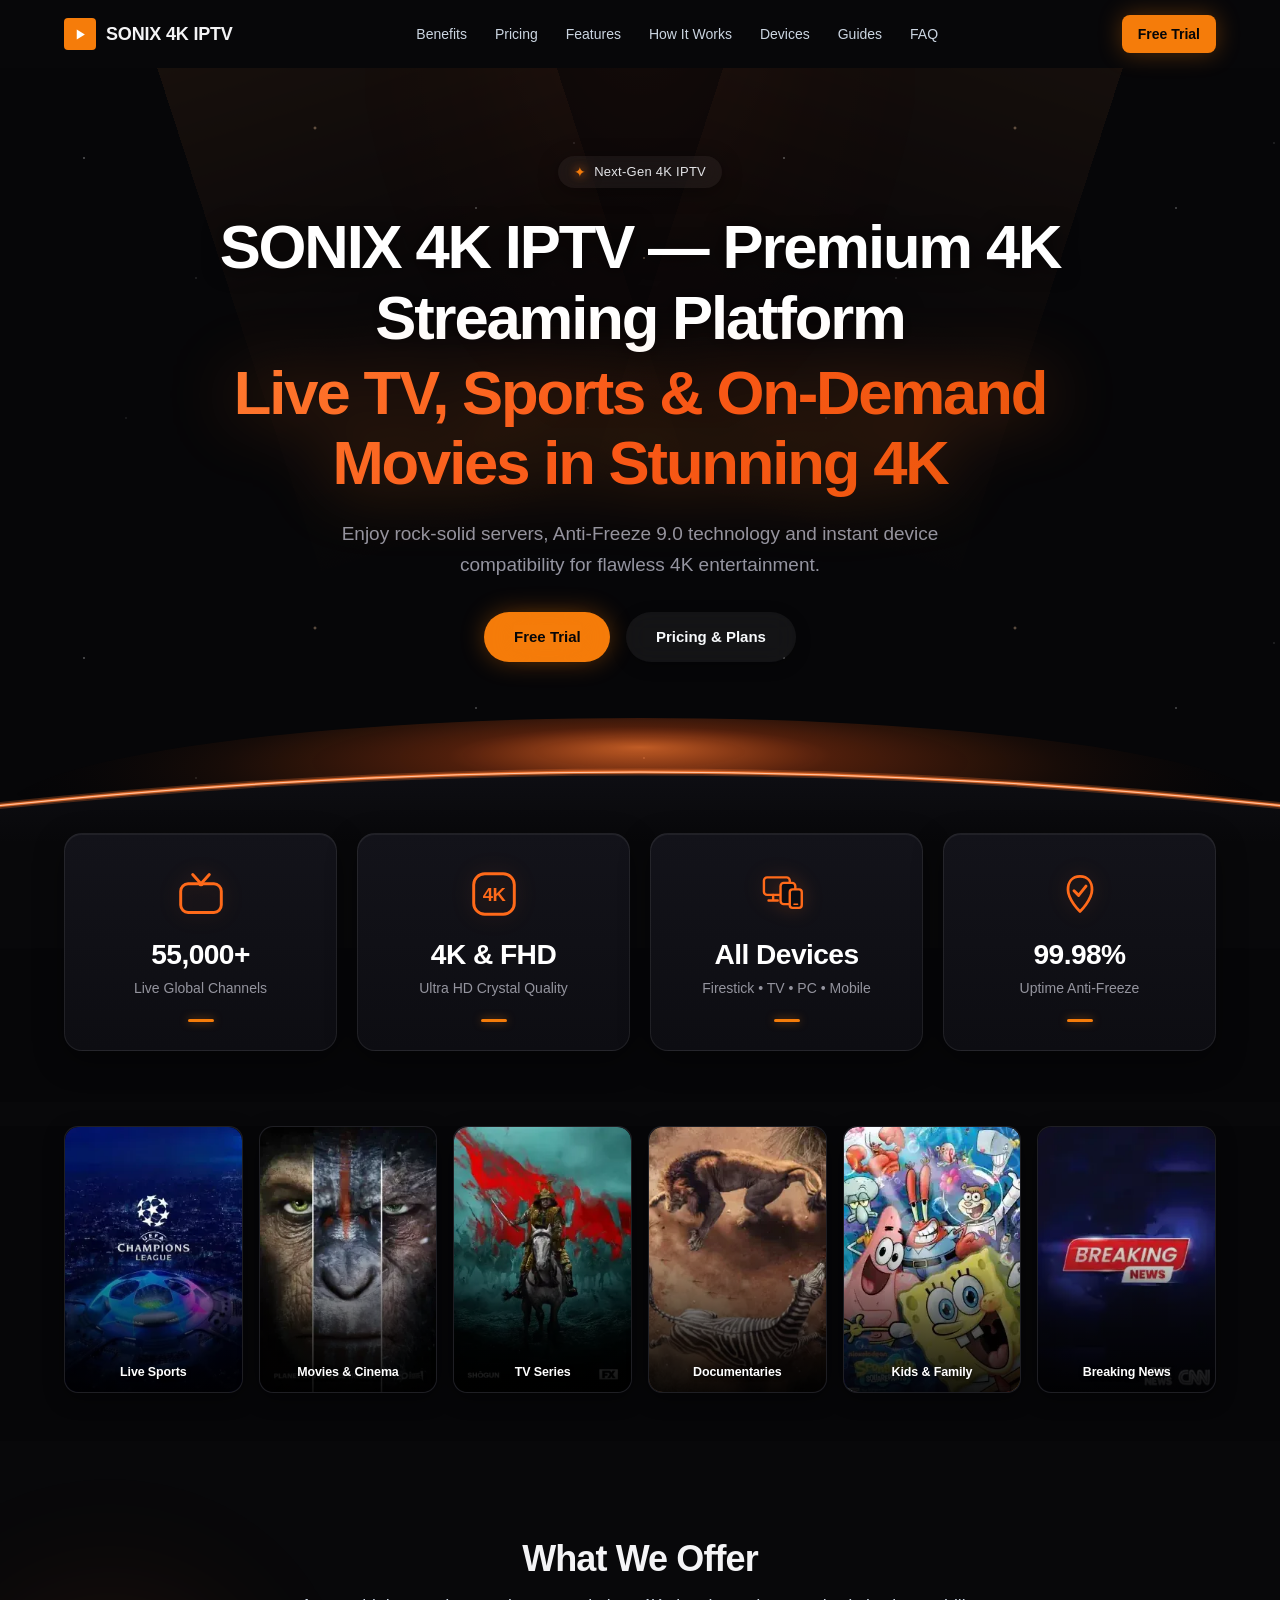
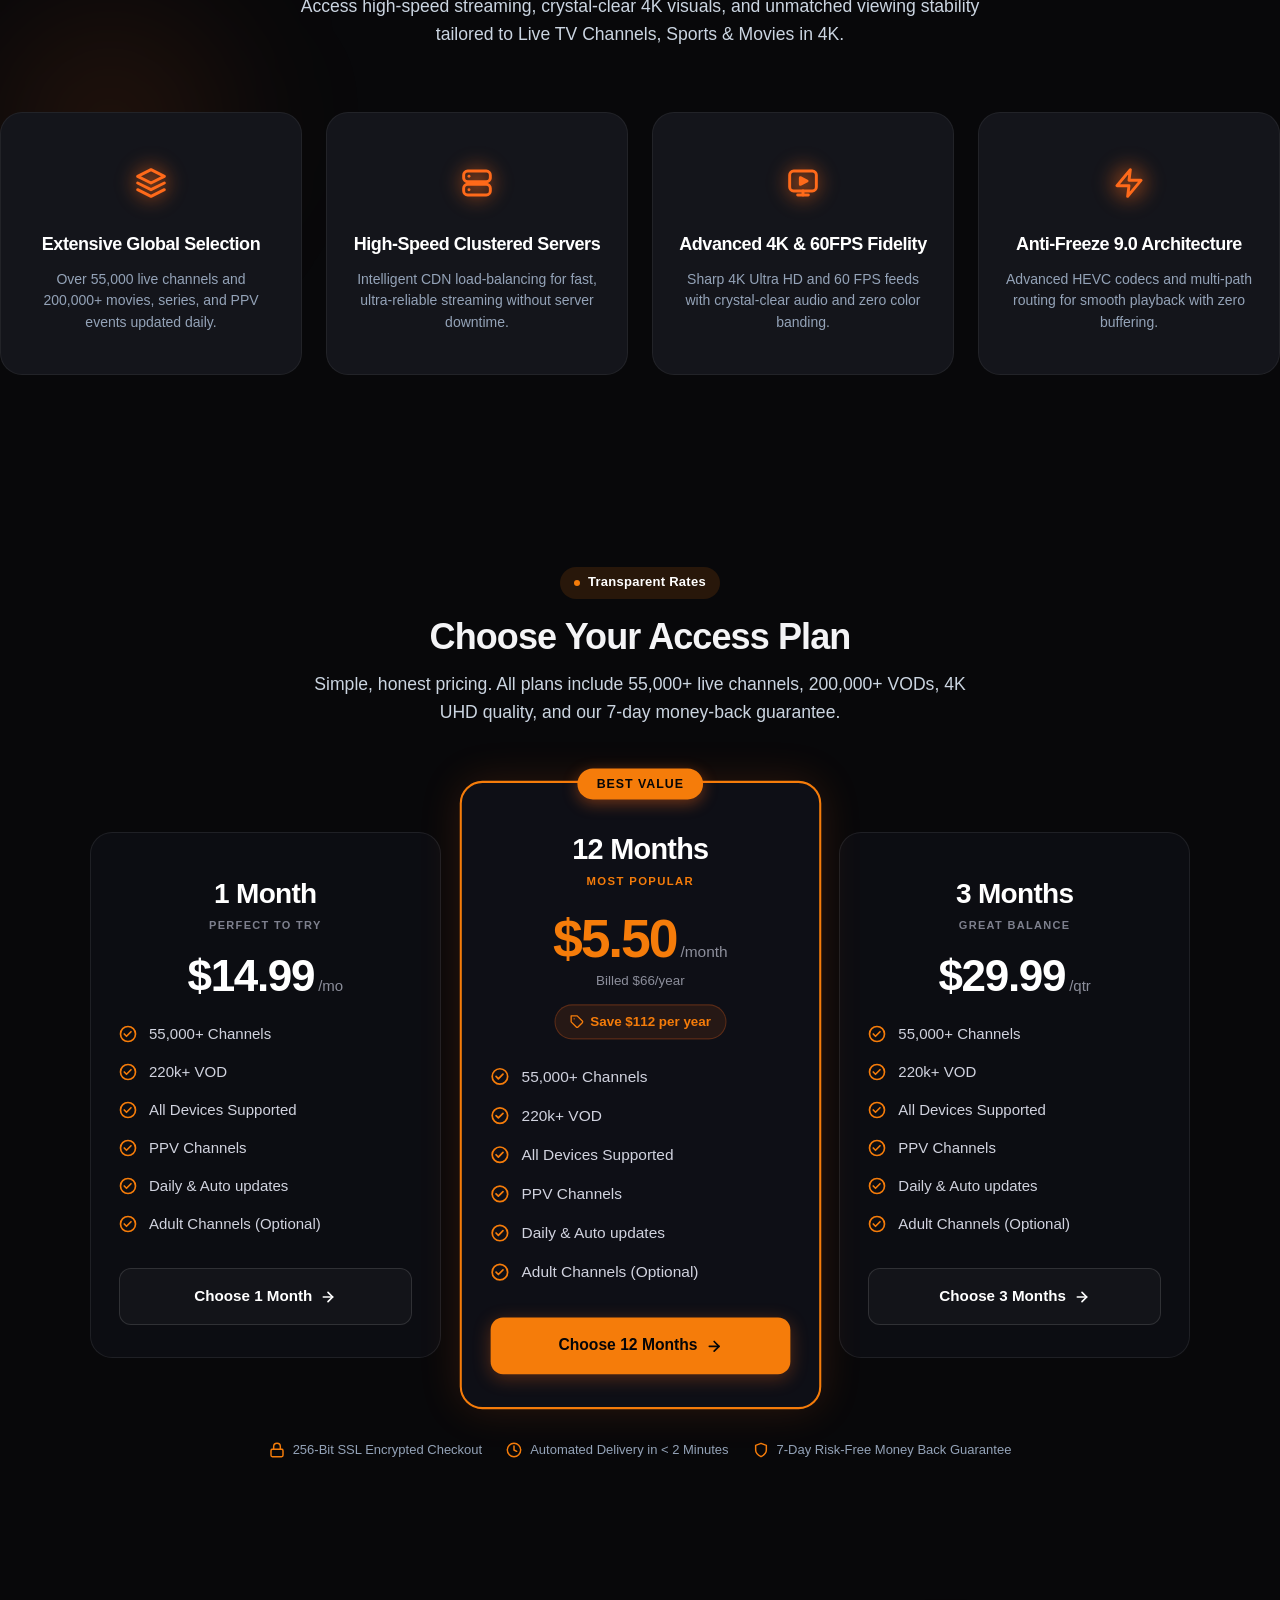
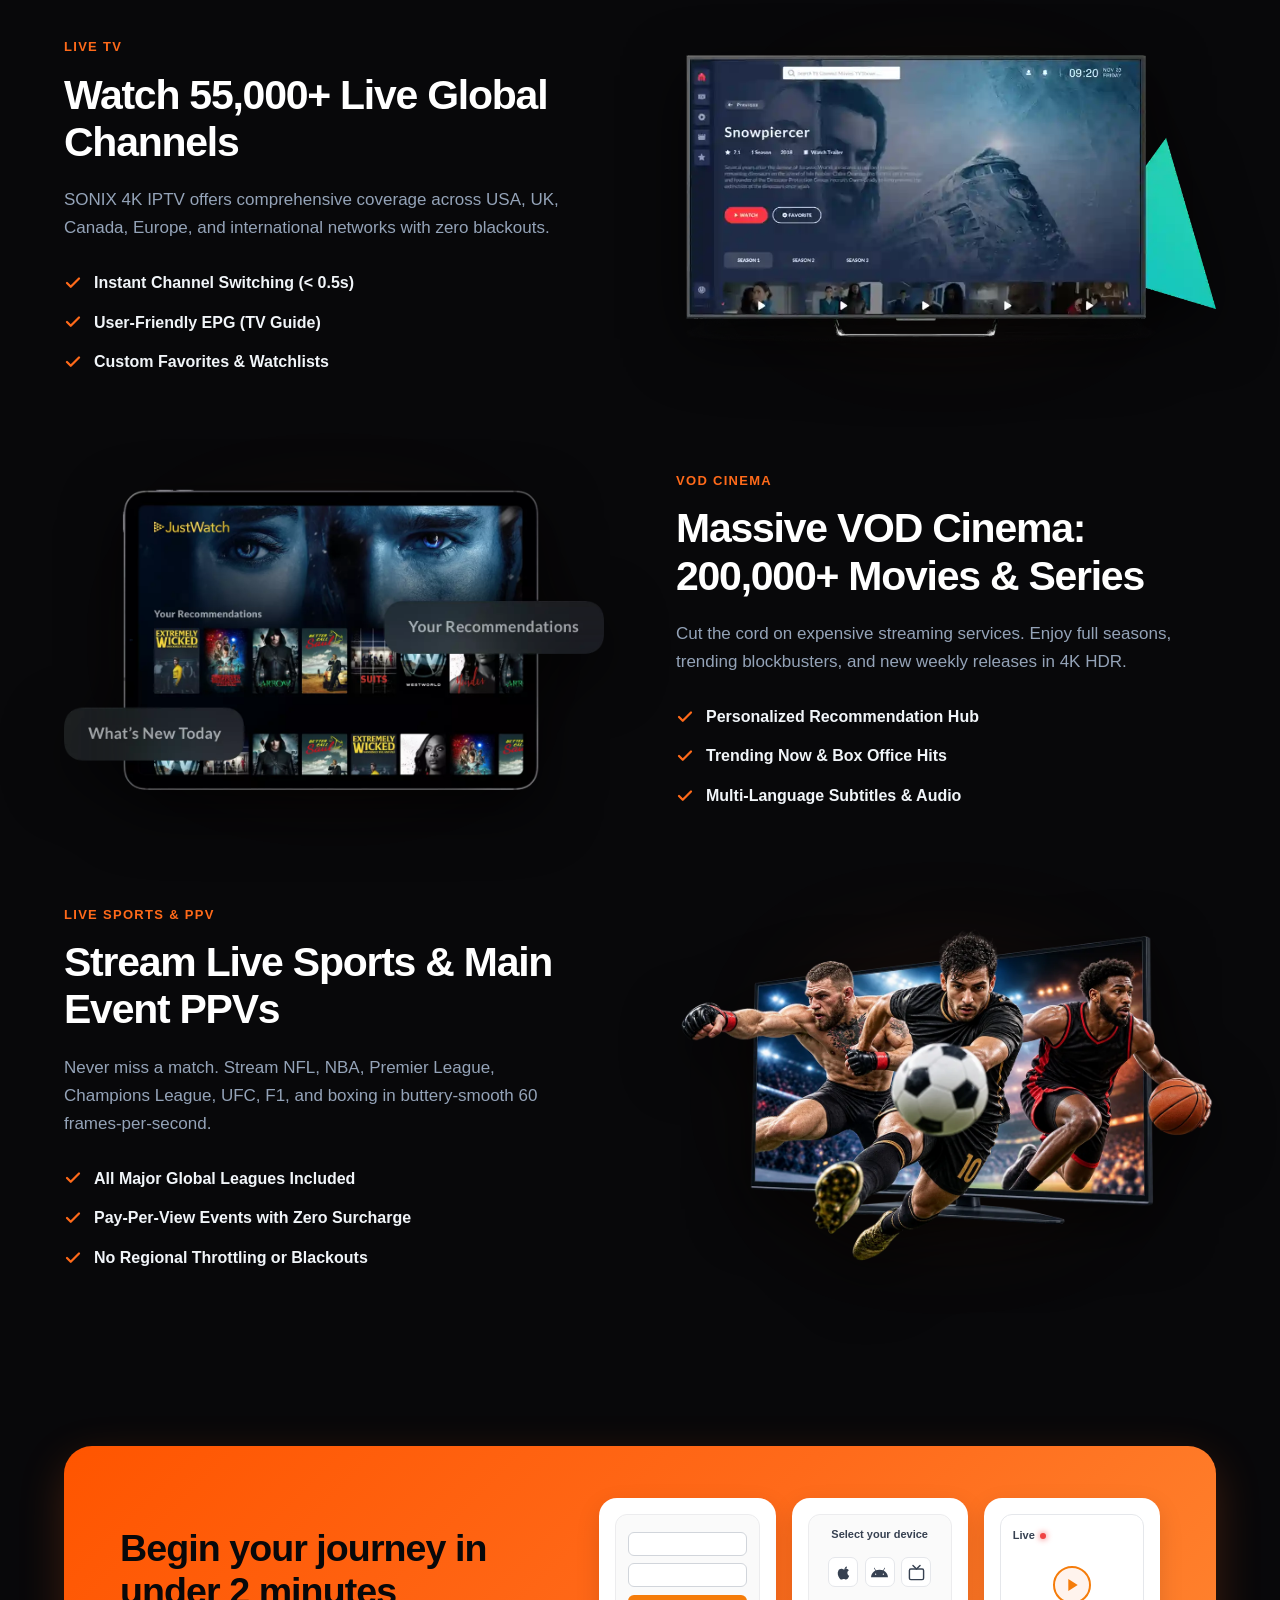
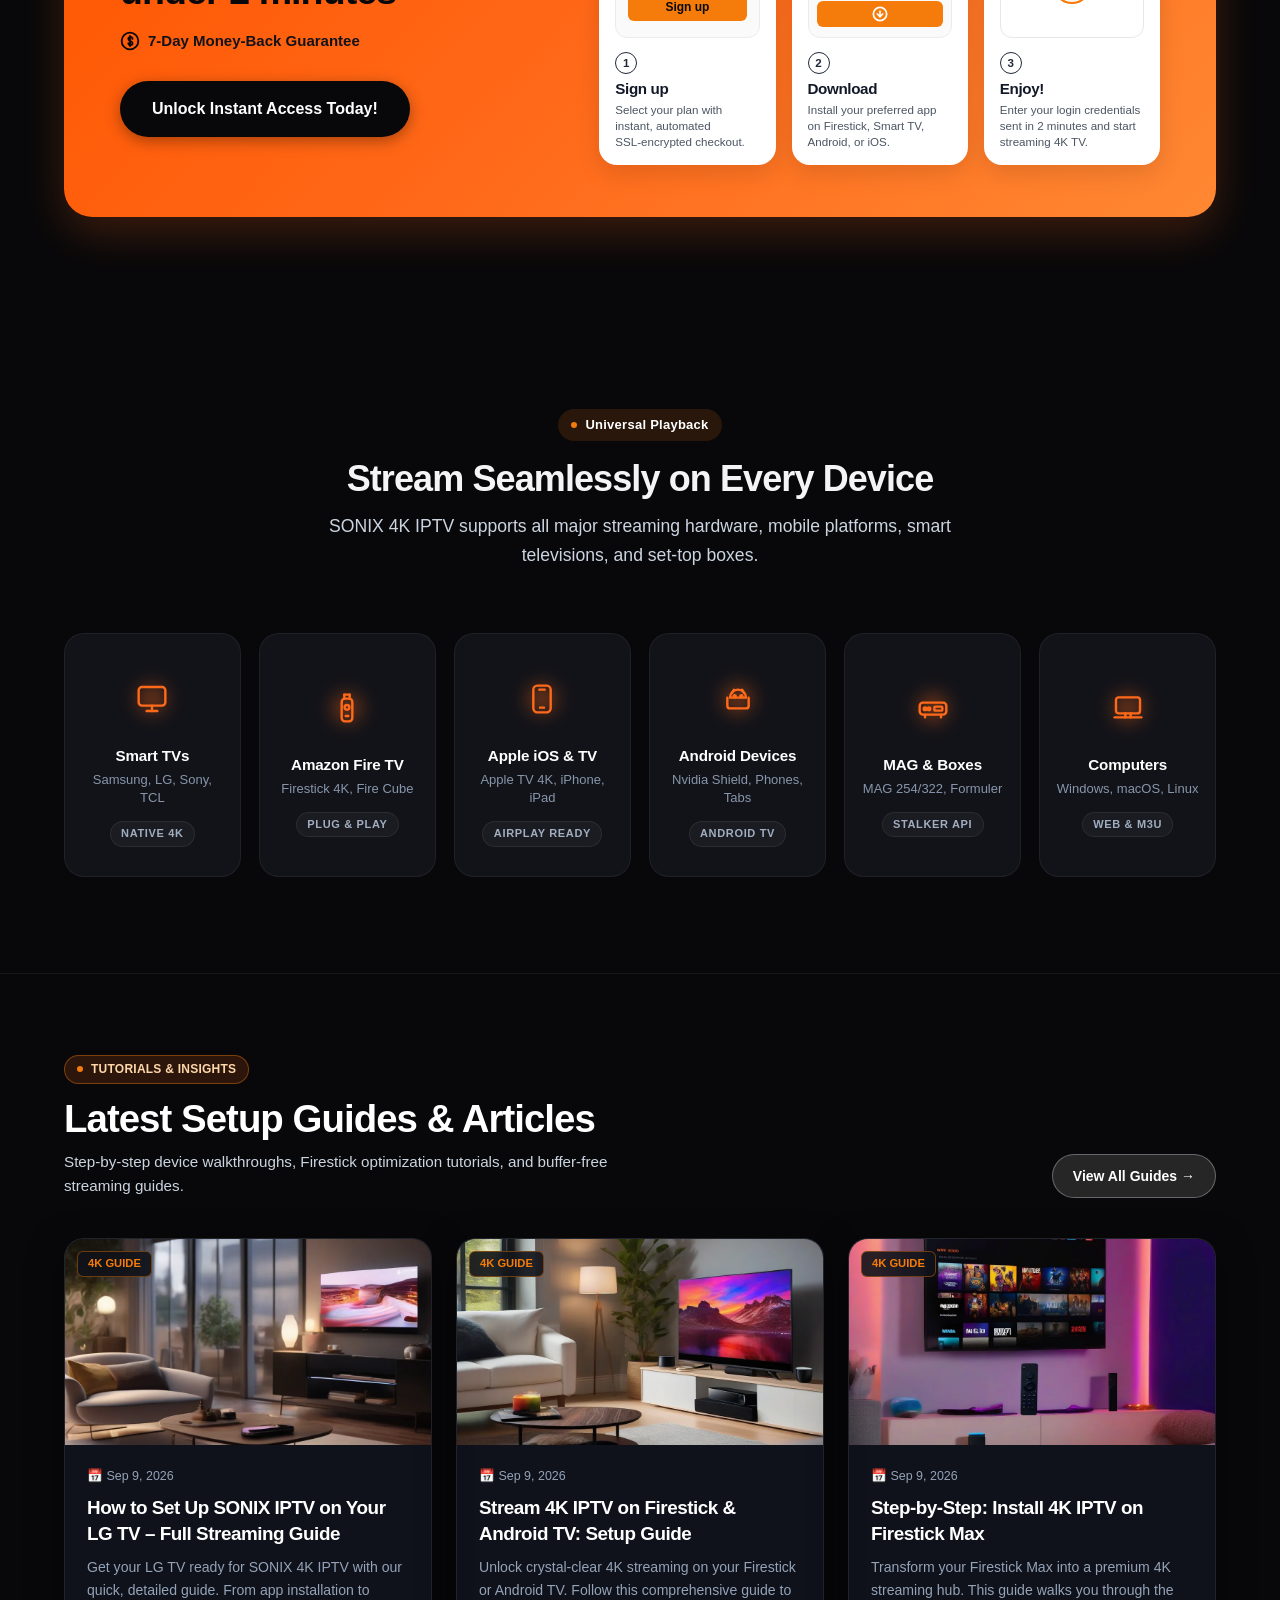
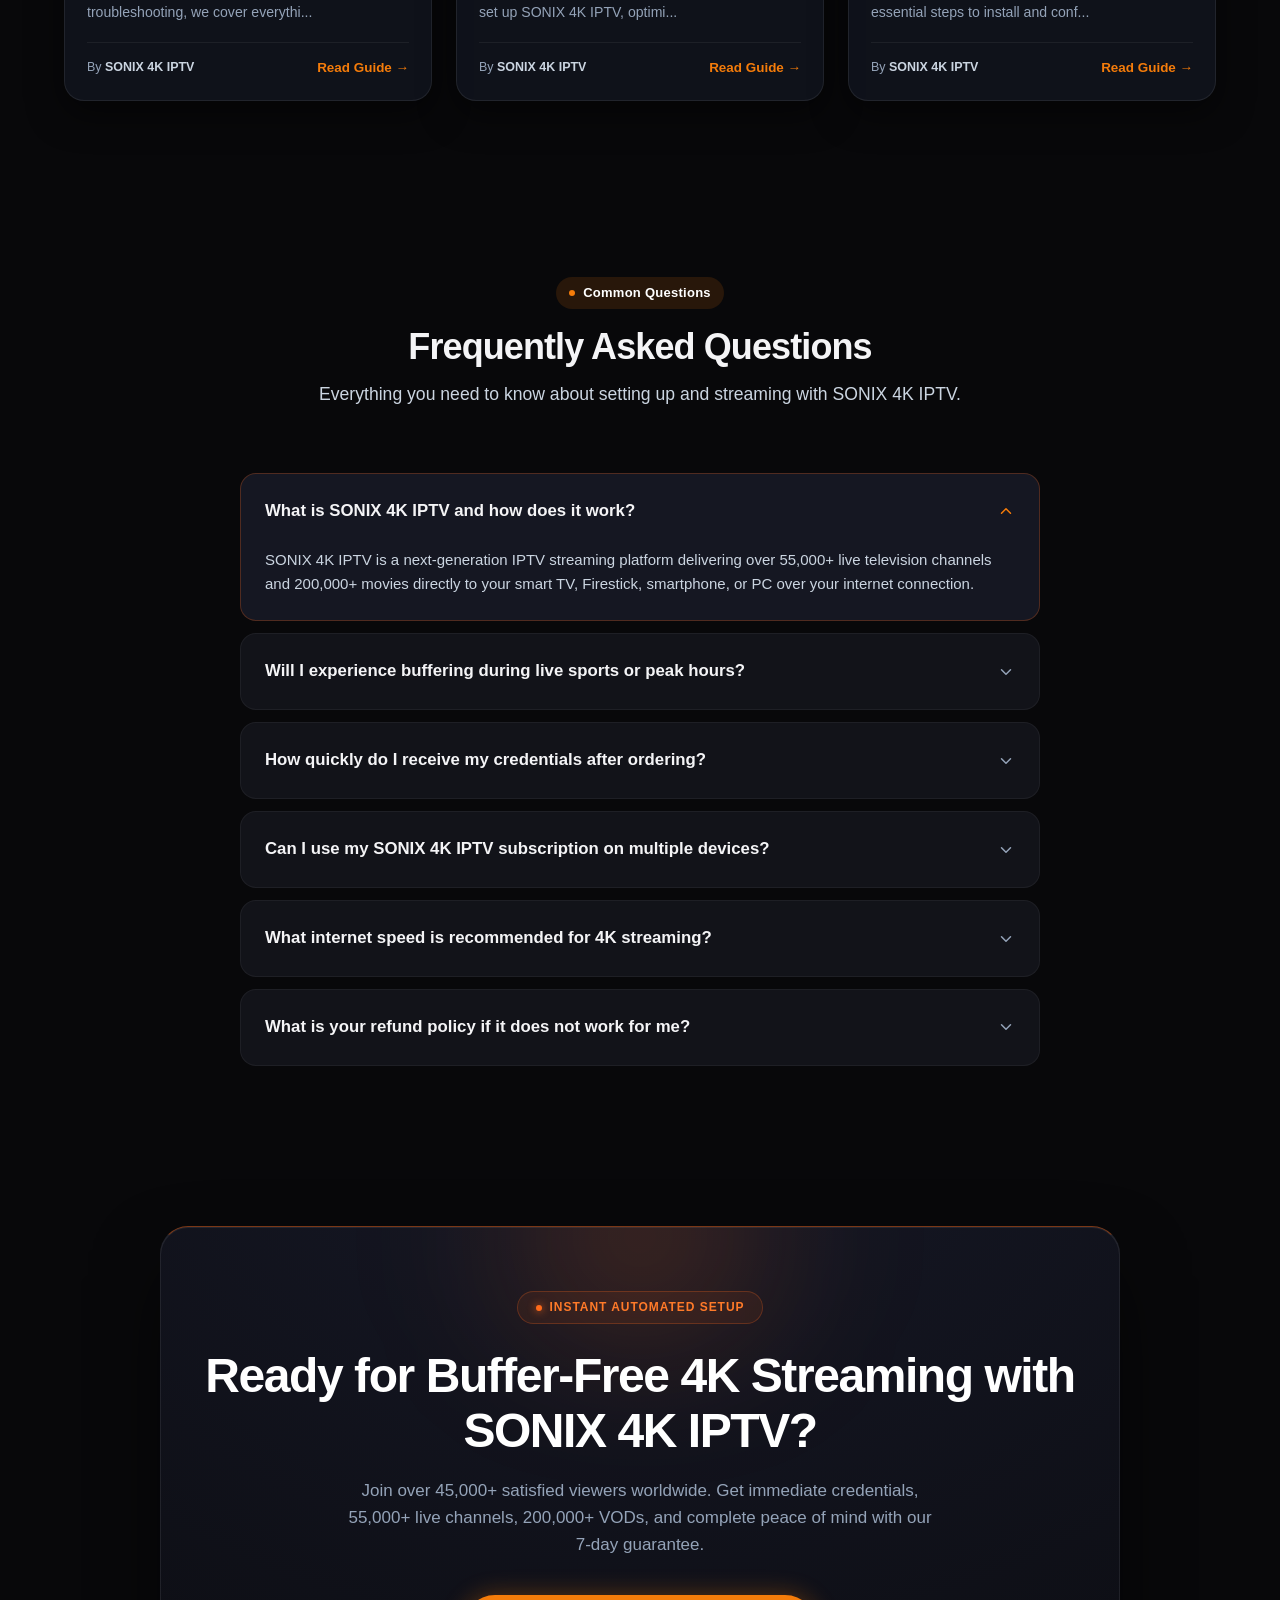
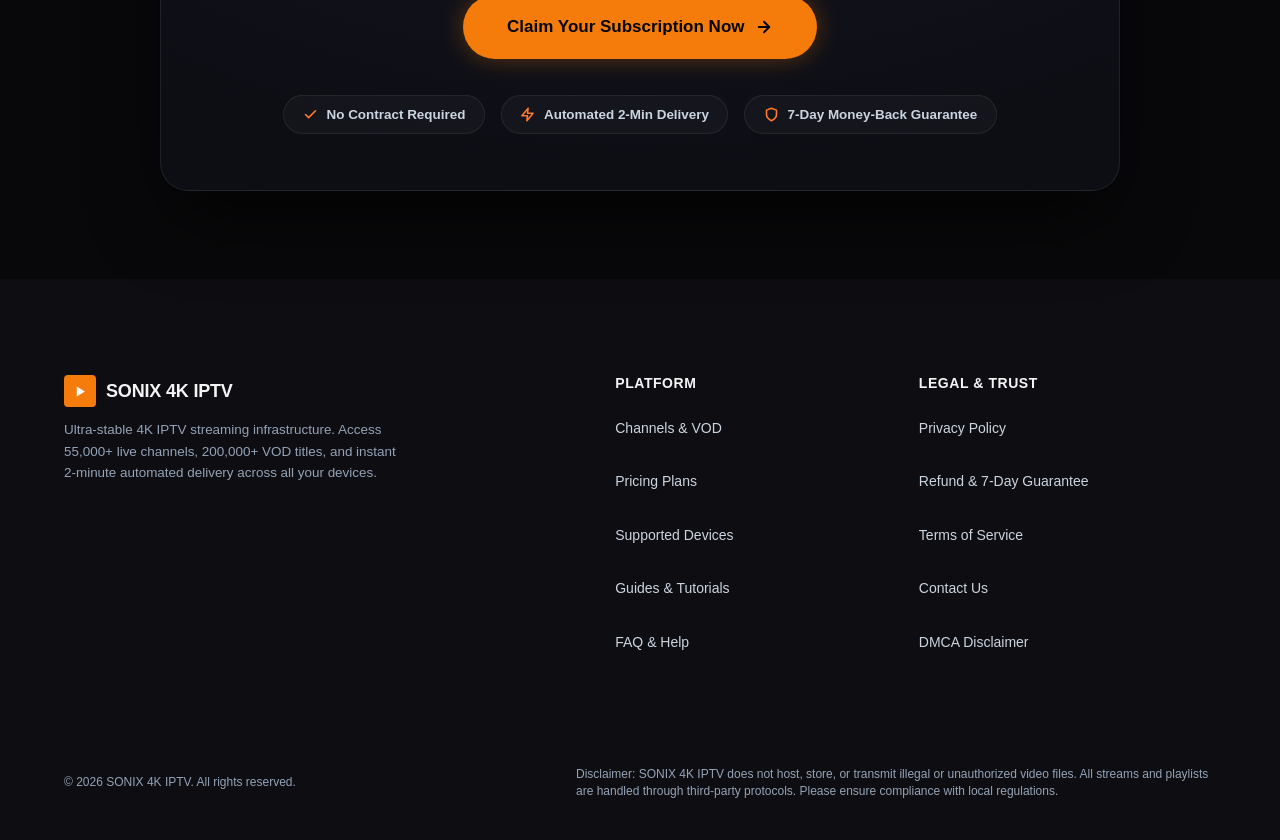
==== commit ede04a0e: "Deploy IPTV site via TVKIX Site Manager [2026-09-11T09:35:18.000Z]" ====
--- a/index.html
+++ b/index.html
@@ -5,8 +5,8 @@
   <meta name="viewport" content="width=device-width, initial-scale=1.0">
   
   <!-- Primary SEO Meta Tags -->
-  <title>4K IPTV Ultra‑Fast Service | 55K+ Channels | SONIX 4K IPTV</title>
-  <meta name="description" content="Unlock 55,000+ live channels, 200,000+ 4K movies & series with anti‑freeze streaming. Start your free trial now and enjoy zero‑buffer TV.">
+  <title>SONIX 4K IPTV Free Trial | Premium 4K Streaming</title>
+  <meta name="description" content="Start a free trial of SONIX 4K IPTV today – 55,000+ live channels, 200,000+ VOD titles, zero‑buffer 4K sports. Cancel anytime.">
   <meta name="robots" content="index, follow, max-snippet:-1, max-image-preview:large, max-video-preview:-1">
   <meta name="format-detection" content="telephone=no">
   <link rel="canonical" href="https://sonix4k.shop/">
@@ -21,8 +21,8 @@
   <!-- Open Graph / Facebook -->
   <meta property="og:type" content="website">
   <meta property="og:url" content="https://sonix4k.shop/">
-  <meta property="og:title" content="4K IPTV Ultra‑Fast Service | 55K+ Channels | SONIX 4K IPTV">
-  <meta property="og:description" content="Unlock 55,000+ live channels, 200,000+ 4K movies & series with anti‑freeze streaming. Start your free trial now and enjoy zero‑buffer TV.">
+  <meta property="og:title" content="SONIX 4K IPTV Free Trial | Premium 4K Streaming">
+  <meta property="og:description" content="Start a free trial of SONIX 4K IPTV today – 55,000+ live channels, 200,000+ VOD titles, zero‑buffer 4K sports. Cancel anytime.">
   <meta property="og:site_name" content="SONIX 4K IPTV">
   <meta property="og:image" content="https://sonix4k.shop/assets/images/og-preview.jpg">
   <meta property="og:image:width" content="1200">
@@ -31,8 +31,8 @@
 
   <!-- Twitter / X -->
   <meta name="twitter:card" content="summary_large_image">
-  <meta name="twitter:title" content="4K IPTV Ultra‑Fast Service | 55K+ Channels | SONIX 4K IPTV">
-  <meta name="twitter:description" content="Unlock 55,000+ live channels, 200,000+ 4K movies & series with anti‑freeze streaming. Start your free trial now and enjoy zero‑buffer TV.">
+  <meta name="twitter:title" content="SONIX 4K IPTV Free Trial | Premium 4K Streaming">
+  <meta name="twitter:description" content="Start a free trial of SONIX 4K IPTV today – 55,000+ live channels, 200,000+ VOD titles, zero‑buffer 4K sports. Cancel anytime.">
   <meta name="twitter:image" content="https://sonix4k.shop/assets/images/og-preview.jpg">
 
   <!-- Self-Hosted Critical Variable Font loaded via @font-face with font-display: swap -->
@@ -104,7 +104,7 @@
       "name": "What is SONIX 4K IPTV and how does it work?",
       "acceptedAnswer": {
         "@type": "Answer",
-        "text": "SONIX 4K IPTV streams over 55,000 live channels and 200,000+ on‑demand titles directly to your device via your internet connection, using encrypted M3U/Xtream playlists that your chosen app reads in real time."
+        "text": "SONIX 4K IPTV is a next‑generation IPTV streaming platform delivering over 55,000+ live television channels and 200,000+ movies directly to your smart TV, Firestick, smartphone, or PC over your internet connection."
       }
     },
     {
@@ -112,39 +112,39 @@
       "name": "Will I experience buffering during live sports or peak hours?",
       "acceptedAnswer": {
         "@type": "Answer",
-        "text": "Never. Our anti‑freeze 9.0 architecture reroutes traffic across multiple edge nodes, guaranteeing smooth 60 fps playback even when millions are watching the same event."
+        "text": "No. Our Anti‑Freeze technology dynamically shifts bandwidth across clustered edge servers to prevent throttling and congestion, providing a smooth 60fps experience even during high‑traffic championship games."
       }
     },
     {
       "@type": "Question",
-      "name": "How quickly do I receive my login details after purchase?",
+      "name": "How quickly do I receive my credentials after ordering?",
       "acceptedAnswer": {
         "@type": "Answer",
-        "text": "Credentials and a step‑by‑step setup guide are auto‑mailed within 2 minutes of a successful checkout."
+        "text": "Your M3U playlist URL, Xtream Codes credentials, and step‑by‑step device configuration guide are automatically delivered to your email address within 2 minutes of checkout."
       }
     },
     {
       "@type": "Question",
-      "name": "Can I use SONIX on multiple devices at the same time?",
+      "name": "Can I use my SONIX 4K IPTV subscription on multiple devices?",
       "acceptedAnswer": {
         "@type": "Answer",
-        "text": "A standard subscription allows one concurrent stream. Upgrade to a multi‑room add‑on for up to five simultaneous devices."
+        "text": "Yes! You can install SONIX 4K IPTV on all your household devices. Standard subscriptions support 1 active stream at a time, while multi‑room packages allow simultaneous streaming on up to 5 screens."
       }
     },
     {
       "@type": "Question",
-      "name": "What internet speed do I need for flawless 4K streaming?",
+      "name": "What internet speed is recommended for 4K streaming?",
       "acceptedAnswer": {
         "@type": "Answer",
-        "text": "We recommend at least 15 Mbps for Full HD and 30 Mbps or higher for native 4K HDR content."
+        "text": "We recommend a minimum internet speed of 15 Mbps for FHD channels and 30 Mbps+ for 4K Ultra HD and live HDR sports broadcasts."
       }
     },
     {
       "@type": "Question",
-      "name": "What if the service doesn’t meet my expectations?",
+      "name": "What is your refund policy if it does not work for me?",
       "acceptedAnswer": {
         "@type": "Answer",
-        "text": "You’re covered by a 7‑day unconditional money‑back guarantee. If we can’t resolve a technical issue, we’ll refund you in full."
+        "text": "We back our service with an unconditional 7‑day money‑back guarantee. If you encounter any technical difficulty our support team cannot resolve, you receive a prompt 100% refund."
       }
     }
   ]
@@ -255,18 +255,18 @@
           
                 <div class="hero-badge-pill">
                     <span class="badge-spark" aria-hidden="true">✦</span>
-                    <span>Next-Gen 4K IPTV Platform</span>
+                    <span>Next‑Gen 4K IPTV</span>
                 </div>
             
 
           <!-- Main Headline (Two-line layout with pure white top line and radiant orange accent) -->
           <h1 class="hero-title">
-            <span class="title-top">Ultra‑Stable 4K Streaming Engine:</span>
-            <span class="title-bottom">55,000+ Live Channels • 200,000+ VOD Titles</span>
+            <span class="title-top">SONIX 4K IPTV — Premium 4K Streaming Platform</span>
+            <span class="title-bottom">Live TV, Sports &amp; On‑Demand Movies in Stunning 4K</span>
           </h1>
 
           <!-- Hero Subtitle Description -->
-          <p class="hero-description">Our distributed edge‑server network guarantees sub‑second channel changes, anti‑freeze tech that eliminates buffering, and native 4K HDR on every device. Dive into cinema‑grade movies, binge‑worthy series, and live sports without compromise.</p>
+          <p class="hero-description">Enjoy rock‑solid servers, Anti‑Freeze 9.0 technology and instant device compatibility for flawless 4K entertainment.</p>
 
           <!-- Dual Pill Action Buttons (Matches reference: Left solid orange pill, Right dark glass pill) -->
           <div class="hero-btn-group">
@@ -348,7 +348,7 @@
               </svg>
             </div>
             <div class="metric-val">4K &amp; FHD</div>
-            <div class="metric-label">Ultra‑HD Crystal Quality</div>
+            <div class="metric-label">Ultra HD Crystal Quality</div>
             <span class="metric-dash" aria-hidden="true"></span>
           </div>
 
@@ -457,8 +457,8 @@
       <div class="container">
         
         <div class="section-header">
-          <h2 id="offer-heading">What You Get</h2>
-          <p>Lightning‑fast 4K streams, a massive VOD library, and rock‑solid stability built for cinephiles, binge‑watchers, and sports fans alike.</p>
+          <h2 id="offer-heading">What We Offer</h2>
+          <p>Access high‑speed streaming, crystal‑clear 4K visuals, and unmatched viewing stability tailored to Live TV Channels, Sports &amp; Movies in 4K.</p>
         </div>
         </div>
 
@@ -473,8 +473,8 @@
                 <path d="m2 17 10 5 10-5"></path>
               </svg>
             </div>
-            <h3 class="benefit-title">Massive Global Line‑up</h3>
-            <p class="benefit-desc">More than 55,000 live channels and 200,000+ movies/series refreshed daily, from Hollywood blockbusters to indie gems.</p>
+            <h3 class="benefit-title">Extensive Global Selection</h3>
+            <p class="benefit-desc">Over 55,000 live channels and 200,000+ movies, series, and PPV events updated daily.</p>
           </article>
 
           <!-- Offer 2: High-speed servers -->
@@ -488,8 +488,8 @@
                 <line x1="6" y1="17" x2="6.01" y2="17"></line>
               </svg>
             </div>
-            <h3 class="benefit-title">Clustered Edge Servers</h3>
-            <p class="benefit-desc">Smart CDN routing keeps your feed on the fastest path, erasing lag even during peak traffic.</p>
+            <h3 class="benefit-title">High‑Speed Clustered Servers</h3>
+            <p class="benefit-desc">Intelligent CDN load‑balancing for fast, ultra‑reliable streaming without server downtime.</p>
           </article>
 
           <!-- Offer 3: Advanced image quality -->
@@ -503,8 +503,8 @@
                 <line x1="12" y1="18" x2="12" y2="21"></line>
               </svg>
             </div>
-            <h3 class="benefit-title">True 4K &amp; 60 FPS Fidelity</h3>
-            <p class="benefit-desc">Every frame rendered in native 4K HDR with buttery‑smooth 60 fps for sports and action sequences.</p>
+            <h3 class="benefit-title">Advanced 4K &amp; 60FPS Fidelity</h3>
+            <p class="benefit-desc">Sharp 4K Ultra HD and 60 FPS feeds with crystal‑clear audio and zero color banding.</p>
           </article>
 
           <!-- Offer 4: Anti-freezing technology -->
@@ -516,7 +516,7 @@
               </svg>
             </div>
             <h3 class="benefit-title">Anti‑Freeze 9.0 Architecture</h3>
-            <p class="benefit-desc">Proprietary HEVC pipelines and multi‑path failover guarantee uninterrupted playback, no matter the load.</p>
+            <p class="benefit-desc">Advanced HEVC codecs and multi‑path routing for smooth playback with zero buffering.</p>
           </article>
         </div>
       </div>
@@ -532,8 +532,8 @@
             <span class="dot" aria-hidden="true"></span>
             <span>Transparent Rates</span>
           </div>
-          <h2>Pick the Plan That Fits Your Screen Time</h2>
-          <p>All plans include full channel line‑up, 4K VOD, and our 7‑day risk‑free guarantee.</p>
+          <h2>Choose Your Access Plan</h2>
+          <p>Simple, honest pricing. All plans include 55,000+ live channels, 200,000+ VODs, 4K UHD quality, and our 7‑day money‑back guarantee.</p>
         </div>
 
         <div class="pricing-cards-wrapper">
@@ -541,7 +541,7 @@
           <div class="price-plan-card">
             <div class="plan-card-head">
               <h3 class="plan-card-title">1 Month</h3>
-              <div class="plan-card-subtitle">Ideal for First‑Timers</div>
+              <div class="plan-card-subtitle">PERFECT TO TRY</div>
               <div class="plan-card-price-row">
                 <span class="plan-card-amount">$14.99</span>
                 <span class="plan-card-unit">/mo</span>
@@ -594,7 +594,7 @@
             </ul>
 
             <a href="https://tvkix.com/pay" class="plan-card-btn outline-btn">
-              <span>Select 1‑Month</span>
+              <span>Choose 1 Month</span>
               <svg width="16" height="16" viewBox="0 0 24 24" fill="none" stroke="currentColor" stroke-width="2.5" stroke-linecap="round" stroke-linejoin="round" aria-hidden="true"><line x1="5" y1="12" x2="19" y2="12"></line><polyline points="12 5 19 12 12 19"></polyline></svg>
             </a>
           </div>
@@ -605,18 +605,18 @@
             
             <div class="plan-card-head">
               <h3 class="plan-card-title">12 Months</h3>
-              <div class="plan-card-subtitle featured-subtitle">Most Popular – Save Big</div>
+              <div class="plan-card-subtitle featured-subtitle">MOST POPULAR</div>
               <div class="plan-card-price-row">
                 <span class="plan-card-amount featured-amount">$5.50</span>
                 <span class="plan-card-unit">/month</span>
               </div>
-              <div class="plan-billed-note">Billed $66 once per year</div>
+              <div class="plan-billed-note">Billed $66/year</div>
               <div class="plan-savings-pill">
                 <svg width="14" height="14" viewBox="0 0 24 24" fill="none" stroke="currentColor" stroke-width="2.2" stroke-linecap="round" stroke-linejoin="round" aria-hidden="true">
                   <path d="M20.59 13.41l-7.17 7.17a2 2 0 0 1-2.83 0L2 12V2h10l8.59 8.59a2 2 0 0 1 0 2.82z"></path>
                   <line x1="7" y1="7" x2="7.01" y2="7"></line>
                 </svg>
-                <span>Save $112 vs. monthly</span>
+                <span>Save $112 per year</span>
               </div>
             </div>
 
@@ -666,7 +666,7 @@
             </ul>
 
             <a href="https://tvkix.com/pay" class="plan-card-btn solid-featured-btn">
-              <span>Select 12‑Months</span>
+              <span>Choose 12 Months</span>
               <svg width="16" height="16" viewBox="0 0 24 24" fill="none" stroke="currentColor" stroke-width="2.5" stroke-linecap="round" stroke-linejoin="round" aria-hidden="true"><line x1="5" y1="12" x2="19" y2="12"></line><polyline points="12 5 19 12 12 19"></polyline></svg>
             </a>
           </div>
@@ -675,7 +675,7 @@
           <div class="price-plan-card">
             <div class="plan-card-head">
               <h3 class="plan-card-title">3 Months</h3>
-              <div class="plan-card-subtitle">Balanced Commitment</div>
+              <div class="plan-card-subtitle">GREAT BALANCE</div>
               <div class="plan-card-price-row">
                 <span class="plan-card-amount">$29.99</span>
                 <span class="plan-card-unit">/qtr</span>
@@ -728,7 +728,7 @@
             </ul>
 
             <a href="https://tvkix.com/pay" class="plan-card-btn outline-btn">
-              <span>Select 3‑Months</span>
+              <span>Choose 3 Months</span>
               <svg width="16" height="16" viewBox="0 0 24 24" fill="none" stroke="currentColor" stroke-width="2.5" stroke-linecap="round" stroke-linejoin="round" aria-hidden="true"><line x1="5" y1="12" x2="19" y2="12"></line><polyline points="12 5 19 12 12 19"></polyline></svg>
             </a>
           </div>
@@ -762,26 +762,26 @@
           <div class="feature-split-row">
             <div class="feature-split-content">
               <span class="feature-badge-tag">LIVE TV</span>
-              <h2 class="feature-split-title">55,000+ Live Channels Across Every Continent</h2>
-              <p class="feature-split-desc">From US network giants to Asian news feeds, SONIX delivers a truly borderless TV experience with zero blackout zones.</p>
+              <h2 class="feature-split-title">Watch 55,000+ Live Global Channels</h2>
+              <p class="feature-split-desc">SONIX 4K IPTV offers comprehensive coverage across USA, UK, Canada, Europe, and international networks with zero blackouts.</p>
               <ul class="feature-split-list">
                 <li class="feature-split-item">
                   <span class="feature-check-icon" aria-hidden="true">
                     <svg viewBox="0 0 24 24" fill="none" stroke="currentColor" stroke-width="3" stroke-linecap="round" stroke-linejoin="round"><polyline points="20 6 9 17 4 12"></polyline></svg>
                   </span>
-                  <span>Channel Switch &lt; 0.5 s</span>
+                  <span>Instant Channel Switching (&lt; 0.5s)</span>
                 </li>
                 <li class="feature-split-item">
                   <span class="feature-check-icon" aria-hidden="true">
                     <svg viewBox="0 0 24 24" fill="none" stroke="currentColor" stroke-width="3" stroke-linecap="round" stroke-linejoin="round"><polyline points="20 6 9 17 4 12"></polyline></svg>
                   </span>
-                  <span>Intuitive EPG with Search</span>
+                  <span>User‑Friendly EPG (TV Guide)</span>
                 </li>
                 <li class="feature-split-item">
                   <span class="feature-check-icon" aria-hidden="true">
                     <svg viewBox="0 0 24 24" fill="none" stroke="currentColor" stroke-width="3" stroke-linecap="round" stroke-linejoin="round"><polyline points="20 6 9 17 4 12"></polyline></svg>
                   </span>
-                  <span>Custom Favorites &amp; Watch‑Later Lists</span>
+                  <span>Custom Favorites &amp; Watchlists</span>
                 </li>
               </ul>
             </div>
@@ -797,26 +797,26 @@
           <div class="feature-split-row feature-split-row-reverse">
             <div class="feature-split-content">
               <span class="feature-badge-tag">VOD CINEMA</span>
-              <h2 class="feature-split-title">200,000+ Movies &amp; Series in 4K HDR</h2>
-              <p class="feature-split-desc">Cut the cable bill and stream every new release, classic, and binge‑ready series instantly—no extra subscriptions required.</p>
+              <h2 class="feature-split-title">Massive VOD Cinema: 200,000+ Movies &amp; Series</h2>
+              <p class="feature-split-desc">Cut the cord on expensive streaming services. Enjoy full seasons, trending blockbusters, and new weekly releases in 4K HDR.</p>
               <ul class="feature-split-list">
                 <li class="feature-split-item">
                   <span class="feature-check-icon" aria-hidden="true">
                     <svg viewBox="0 0 24 24" fill="none" stroke="currentColor" stroke-width="3" stroke-linecap="round" stroke-linejoin="round"><polyline points="20 6 9 17 4 12"></polyline></svg>
                   </span>
-                  <span>AI‑Powered Recommendation Engine</span>
+                  <span>Personalized Recommendation Hub</span>
                 </li>
                 <li class="feature-split-item">
                   <span class="feature-check-icon" aria-hidden="true">
                     <svg viewBox="0 0 24 24" fill="none" stroke="currentColor" stroke-width="3" stroke-linecap="round" stroke-linejoin="round"><polyline points="20 6 9 17 4 12"></polyline></svg>
                   </span>
-                  <span>Daily Box‑Office Updates</span>
+                  <span>Trending Now &amp; Box Office Hits</span>
                 </li>
                 <li class="feature-split-item">
                   <span class="feature-check-icon" aria-hidden="true">
                     <svg viewBox="0 0 24 24" fill="none" stroke="currentColor" stroke-width="3" stroke-linecap="round" stroke-linejoin="round"><polyline points="20 6 9 17 4 12"></polyline></svg>
                   </span>
-                  <span>Multi‑Language Subtitles &amp; Audio Tracks</span>
+                  <span>Multi‑Language Subtitles &amp; Audio</span>
                 </li>
               </ul>
             </div>
@@ -832,26 +832,26 @@
           <div class="feature-split-row">
             <div class="feature-split-content">
               <span class="feature-badge-tag">LIVE SPORTS &amp; PPV</span>
-              <h2 class="feature-split-title">Premium Sports in Ultra‑Smooth 4K</h2>
-              <p class="feature-split-desc">Catch every goal, slam dunk, and pit‑stop in crystal‑clear 4K with zero lag, thanks to our anti‑freeze pipeline.</p>
+              <h2 class="feature-split-title">Stream Live Sports &amp; Main Event PPVs</h2>
+              <p class="feature-split-desc">Never miss a match. Stream NFL, NBA, Premier League, Champions League, UFC, F1, and boxing in buttery‑smooth 60 frames‑per‑second.</p>
               <ul class="feature-split-list">
                 <li class="feature-split-item">
                   <span class="feature-check-icon" aria-hidden="true">
                     <svg viewBox="0 0 24 24" fill="none" stroke="currentColor" stroke-width="3" stroke-linecap="round" stroke-linejoin="round"><polyline points="20 6 9 17 4 12"></polyline></svg>
                   </span>
-                  <span>All Major Leagues (NFL, NBA, EPL, etc.)</span>
+                  <span>All Major Global Leagues Included</span>
                 </li>
                 <li class="feature-split-item">
                   <span class="feature-check-icon" aria-hidden="true">
                     <svg viewBox="0 0 24 24" fill="none" stroke="currentColor" stroke-width="3" stroke-linecap="round" stroke-linejoin="round"><polyline points="20 6 9 17 4 12"></polyline></svg>
                   </span>
-                  <span>Pay‑Per‑View Events at No Extra Surcharge</span>
+                  <span>Pay‑Per‑View Events with Zero Surcharge</span>
                 </li>
                 <li class="feature-split-item">
                   <span class="feature-check-icon" aria-hidden="true">
                     <svg viewBox="0 0 24 24" fill="none" stroke="currentColor" stroke-width="3" stroke-linecap="round" stroke-linejoin="round"><polyline points="20 6 9 17 4 12"></polyline></svg>
                   </span>
-                  <span>No Regional Throttling or Geo‑Locks</span>
+                  <span>No Regional Throttling or Blackouts</span>
                 </li>
               </ul>
             </div>
@@ -875,7 +875,7 @@
         <div class="journey-banner">
           <!-- Left Column: Headline, Guarantee, CTA -->
           <div class="journey-cta-col">
-            <h2 class="journey-title">Get Streaming in Under 2 Minutes</h2>
+            <h2 class="journey-title">Begin your journey in under 2 minutes</h2>
             <div class="journey-guarantee">
               <svg width="20" height="20" viewBox="0 0 24 24" fill="none" stroke="currentColor" stroke-width="2.2" stroke-linecap="round" stroke-linejoin="round" aria-hidden="true">
                 <circle cx="12" cy="12" r="10"></circle>
@@ -883,7 +883,7 @@
               </svg>
               <span>7‑Day Money‑Back Guarantee</span>
             </div>
-            <a href="#pricing" class="journey-btn">Activate Your Account Now</a>
+            <a href="#pricing" class="journey-btn">Unlock Instant Access Today!</a>
           </div>
 
           <!-- Right Column: 3 Visual Mockup Cards -->
@@ -897,8 +897,8 @@
               </div>
               <div class="journey-step-footer">
                 <div class="journey-step-num">1</div>
-                <h3 class="journey-step-title">Create Account</h3>
-                <p class="journey-step-desc">Pick a plan and checkout securely with 256‑bit SSL encryption.</p>
+                <h3 class="journey-step-title">Sign up</h3>
+                <p class="journey-step-desc">Select your plan with instant, automated SSL‑encrypted checkout.</p>
               </div>
             </div>
 
@@ -934,8 +934,8 @@
               </div>
               <div class="journey-step-footer">
                 <div class="journey-step-num">2</div>
-                <h3 class="journey-step-title">Install App</h3>
-                <p class="journey-step-desc">Download the SONIX app on Firestick, Smart TV, iOS, Android, or PC.</p>
+                <h3 class="journey-step-title">Download</h3>
+                <p class="journey-step-desc">Install your preferred app on Firestick, Smart TV, Android, or iOS.</p>
               </div>
             </div>
 
@@ -954,8 +954,8 @@
               </div>
               <div class="journey-step-footer">
                 <div class="journey-step-num">3</div>
-                <h3 class="journey-step-title">Start Watching</h3>
-                <p class="journey-step-desc">Enter the credentials delivered to your inbox and dive into 4K content instantly.</p>
+                <h3 class="journey-step-title">Enjoy!</h3>
+                <p class="journey-step-desc">Enter your login credentials sent in 2 minutes and start streaming 4K TV.</p>
               </div>
             </div>
           </div>
@@ -973,8 +973,8 @@
             <span class="dot" aria-hidden="true"></span>
             <span>Universal Playback</span>
           </div>
-          <h2>Works Everywhere You Watch</h2>
-          <p>SONIX 4K IPTV is compatible with every major streaming hardware and OS, delivering the same flawless experience on each.</p>
+          <h2>Stream Seamlessly on Every Device</h2>
+          <p>SONIX 4K IPTV supports all major streaming hardware, mobile platforms, smart televisions, and set‑top boxes.</p>
         </div>
 
         <div class="devices-grid">
@@ -1018,7 +1018,7 @@
               <svg viewBox="0 0 24 24" fill="none" stroke="currentColor" stroke-width="1.8" stroke-linecap="round" stroke-linejoin="round" aria-hidden="true"><path d="M4 11v6a2 2 0 0 0 2 2h12a2 2 0 0 0 2-2v-6"></path><path d="M6 11a6 6 0 0 1 12 0H6z"></path><line x1="9" y1="5" x2="7.5" y2="7.5"></line><line x1="15" y1="5" x2="16.5" y2="7.5"></line><circle cx="9.5" cy="10" r="0.8" fill="currentColor"></circle><circle cx="14.5" cy="10" r="0.8" fill="currentColor"></circle></svg>
             </div>
             <h3 class="device-name">Android Devices</h3>
-            <span class="device-sub">Nvidia Shield, Phones, Tablets</span>
+            <span class="device-sub">Nvidia Shield, Phones, Tabs</span>
             <span class="device-micro-tag">Android TV</span>
           </div>
 
@@ -1150,7 +1150,7 @@
               <svg class="faq-chevron" viewBox="0 0 24 24" fill="none" stroke="currentColor" stroke-width="2" stroke-linecap="round" stroke-linejoin="round" aria-hidden="true"><polyline points="6 9 12 15 18 9"></polyline></svg>
             </summary>
             <div class="faq-answer">
-              <p>SONIX 4K IPTV streams over 55,000 live channels and 200,000+ on‑demand titles directly to your device via your internet connection, using encrypted M3U/Xtream playlists that your chosen app reads in real time.</p>
+              <p>SONIX 4K IPTV is a next‑generation IPTV streaming platform delivering over 55,000+ live television channels and 200,000+ movies directly to your smart TV, Firestick, smartphone, or PC over your internet connection.</p>
             </div>
           </details>
           <details class="faq-item">
@@ -1159,43 +1159,43 @@
               <svg class="faq-chevron" viewBox="0 0 24 24" fill="none" stroke="currentColor" stroke-width="2" stroke-linecap="round" stroke-linejoin="round" aria-hidden="true"><polyline points="6 9 12 15 18 9"></polyline></svg>
             </summary>
             <div class="faq-answer">
-              <p>Never. Our anti‑freeze 9.0 architecture reroutes traffic across multiple edge nodes, guaranteeing smooth 60 fps playback even when millions are watching the same event.</p>
+              <p>No. Our Anti‑Freeze technology dynamically shifts bandwidth across clustered edge servers to prevent throttling and congestion, providing a smooth 60fps experience even during high‑traffic championship games.</p>
             </div>
           </details>
           <details class="faq-item">
             <summary class="faq-question">
-              <span>How quickly do I receive my login details after purchase?</span>
+              <span>How quickly do I receive my credentials after ordering?</span>
               <svg class="faq-chevron" viewBox="0 0 24 24" fill="none" stroke="currentColor" stroke-width="2" stroke-linecap="round" stroke-linejoin="round" aria-hidden="true"><polyline points="6 9 12 15 18 9"></polyline></svg>
             </summary>
             <div class="faq-answer">
-              <p>Credentials and a step‑by‑step setup guide are auto‑mailed within 2 minutes of a successful checkout.</p>
+              <p>Your M3U playlist URL, Xtream Codes credentials, and step‑by‑step device configuration guide are automatically delivered to your email address within 2 minutes of checkout.</p>
             </div>
           </details>
           <details class="faq-item">
             <summary class="faq-question">
-              <span>Can I use SONIX on multiple devices at the same time?</span>
+              <span>Can I use my SONIX 4K IPTV subscription on multiple devices?</span>
               <svg class="faq-chevron" viewBox="0 0 24 24" fill="none" stroke="currentColor" stroke-width="2" stroke-linecap="round" stroke-linejoin="round" aria-hidden="true"><polyline points="6 9 12 15 18 9"></polyline></svg>
             </summary>
             <div class="faq-answer">
-              <p>A standard subscription allows one concurrent stream. Upgrade to a multi‑room add‑on for up to five simultaneous devices.</p>
+              <p>Yes! You can install SONIX 4K IPTV on all your household devices. Standard subscriptions support 1 active stream at a time, while multi‑room packages allow simultaneous streaming on up to 5 screens.</p>
             </div>
           </details>
           <details class="faq-item">
             <summary class="faq-question">
-              <span>What internet speed do I need for flawless 4K streaming?</span>
+              <span>What internet speed is recommended for 4K streaming?</span>
               <svg class="faq-chevron" viewBox="0 0 24 24" fill="none" stroke="currentColor" stroke-width="2" stroke-linecap="round" stroke-linejoin="round" aria-hidden="true"><polyline points="6 9 12 15 18 9"></polyline></svg>
             </summary>
             <div class="faq-answer">
-              <p>We recommend at least 15 Mbps for Full HD and 30 Mbps or higher for native 4K HDR content.</p>
+              <p>We recommend a minimum internet speed of 15 Mbps for FHD channels and 30 Mbps+ for 4K Ultra HD and live HDR sports broadcasts.</p>
             </div>
           </details>
           <details class="faq-item">
             <summary class="faq-question">
-              <span>What if the service doesn’t meet my expectations?</span>
+              <span>What is your refund policy if it does not work for me?</span>
               <svg class="faq-chevron" viewBox="0 0 24 24" fill="none" stroke="currentColor" stroke-width="2" stroke-linecap="round" stroke-linejoin="round" aria-hidden="true"><polyline points="6 9 12 15 18 9"></polyline></svg>
             </summary>
             <div class="faq-answer">
-              <p>You’re covered by a 7‑day unconditional money‑back guarantee. If we can’t resolve a technical issue, we’ll refund you in full.</p>
+              <p>We back our service with an unconditional 7‑day money‑back guarantee. If you encounter any technical difficulty our support team cannot resolve, you receive a prompt 100% refund.</p>
             </div>
           </details>
         </div>
@@ -1214,7 +1214,7 @@
           </div>
 
           <h2 class="cta-title">Ready for Buffer‑Free 4K Streaming with SONIX 4K IPTV?</h2>
-          <p class="cta-desc">Join 45,000+ satisfied viewers worldwide. Get instant credentials, 55,000+ live channels, 200,000+ VOD titles, and peace of mind with our 7‑day guarantee.</p>
+          <p class="cta-desc">Join over 45,000+ satisfied viewers worldwide. Get immediate credentials, 55,000+ live channels, 200,000+ VODs, and complete peace of mind with our 7‑day guarantee.</p>
 
           <div class="cta-btn-wrapper">
             <a href="#pricing" class="btn btn-primary cta-main-btn">
@@ -1230,7 +1230,7 @@
             </div>
             <div class="cta-trust-badge">
               <svg viewBox="0 0 24 24" fill="none" stroke="currentColor" stroke-width="2.5" stroke-linecap="round" stroke-linejoin="round" aria-hidden="true"><polygon points="13 2 3 14 12 14 11 22 21 10 12 10 13 2"></polygon></svg>
-              <span>Automated 2‑Minute Delivery</span>
+              <span>Automated 2‑Min Delivery</span>
             </div>
             <div class="cta-trust-badge">
               <svg viewBox="0 0 24 24" fill="none" stroke="currentColor" stroke-width="2.5" stroke-linecap="round" stroke-linejoin="round" aria-hidden="true"><path d="M12 22s8-4 8-10V5l-8-3-8 3v7c0 6 8 10 8 10z"></path></svg>
@@ -1257,7 +1257,7 @@
             <span>SONIX 4K IPTV</span>
           </a>
           <p>
-            Deliver ultra‑stable 4K IPTV through a globally distributed server mesh, giving you instant access to 55,000+ live channels, 200,000+ VOD titles, and 2‑minute automated delivery on any device.
+            Ultra‑stable 4K IPTV streaming infrastructure. Access 55,000+ live channels, 200,000+ VOD titles, and instant 2‑minute automated delivery across all your devices.
           </p>
         </div>
 
@@ -1291,7 +1291,7 @@
           &copy; 2026 SONIX 4K IPTV. All rights reserved.
         </div>
         <div class="footer-disclaimer">
-          Disclaimer: SONIX 4K IPTV does not host, store, or transmit illegal or unauthorized video files. All streams are delivered via third‑party protocols. Users are responsible for complying with local laws.
+          Disclaimer: SONIX 4K IPTV does not host, store, or transmit illegal or unauthorized video files. All streams and playlists are handled through third‑party protocols. Please ensure compliance with local regulations.
         </div>
       </div>
     </div>
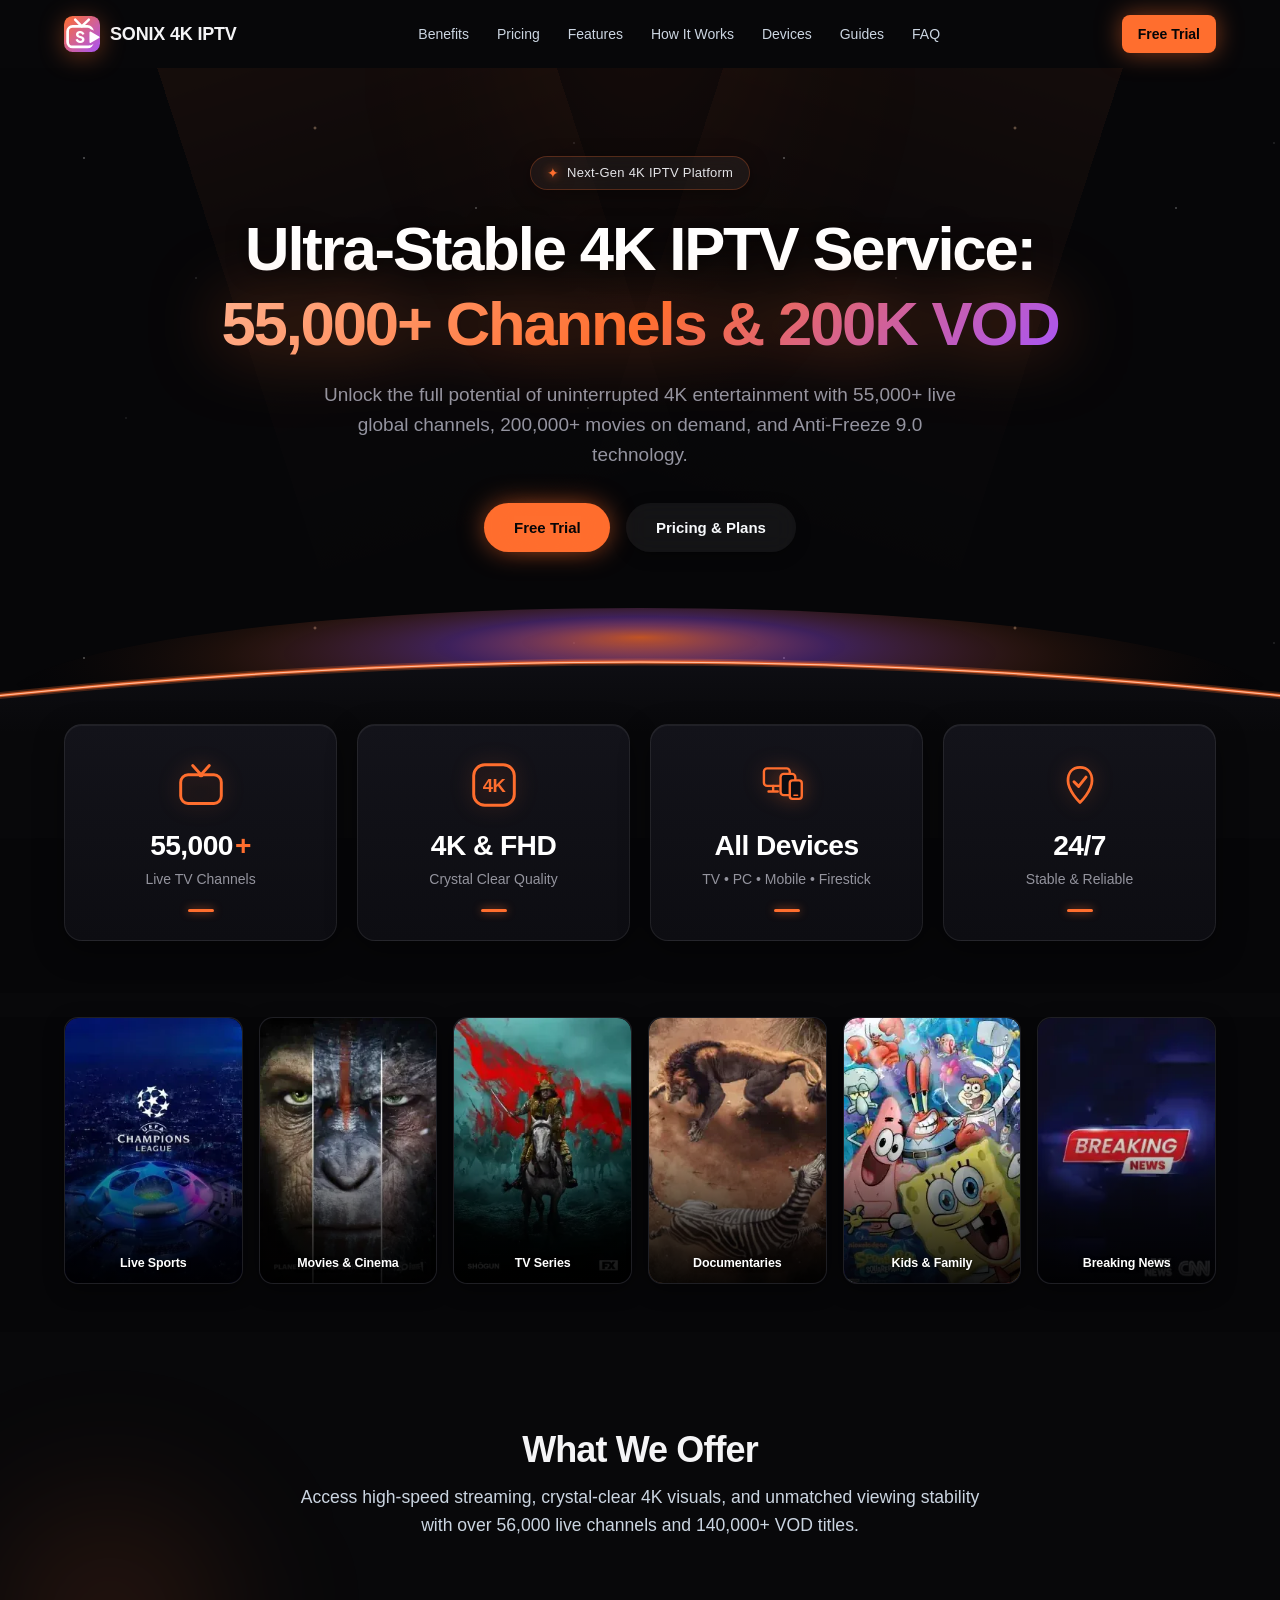
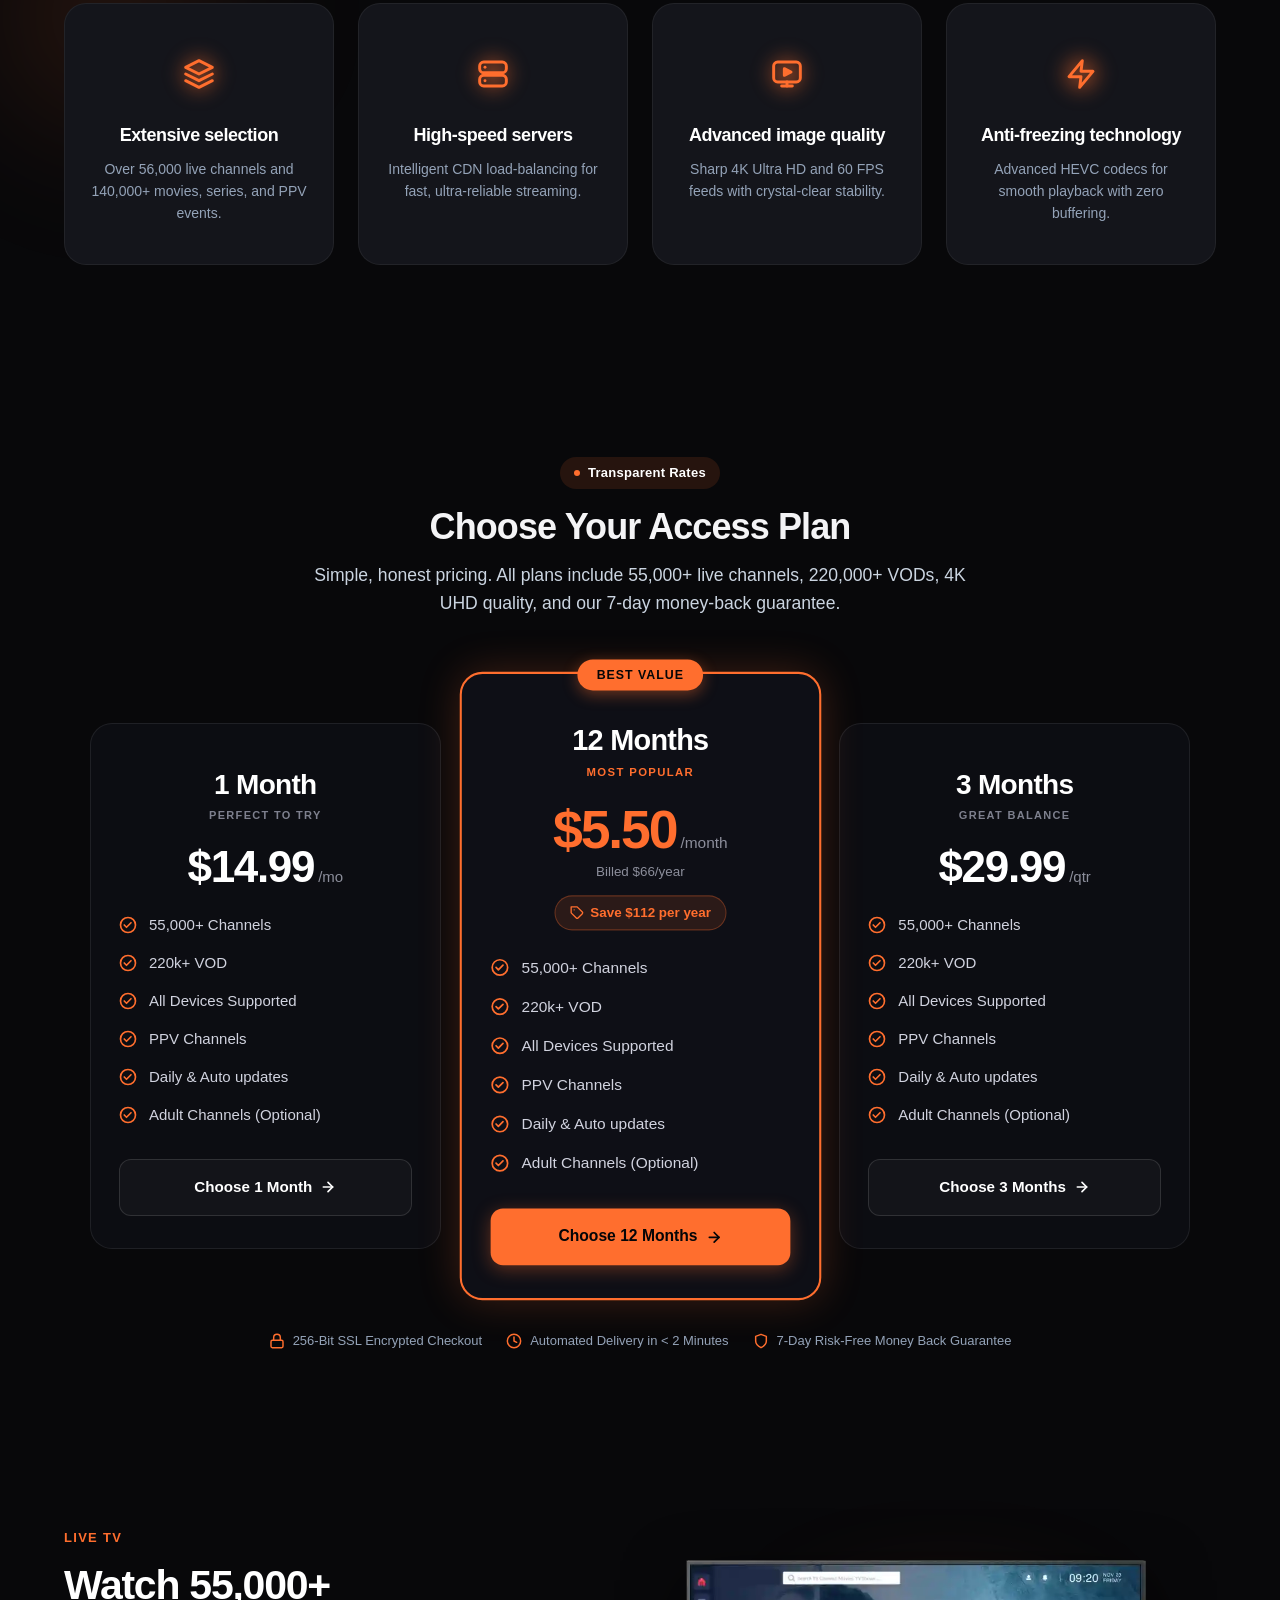
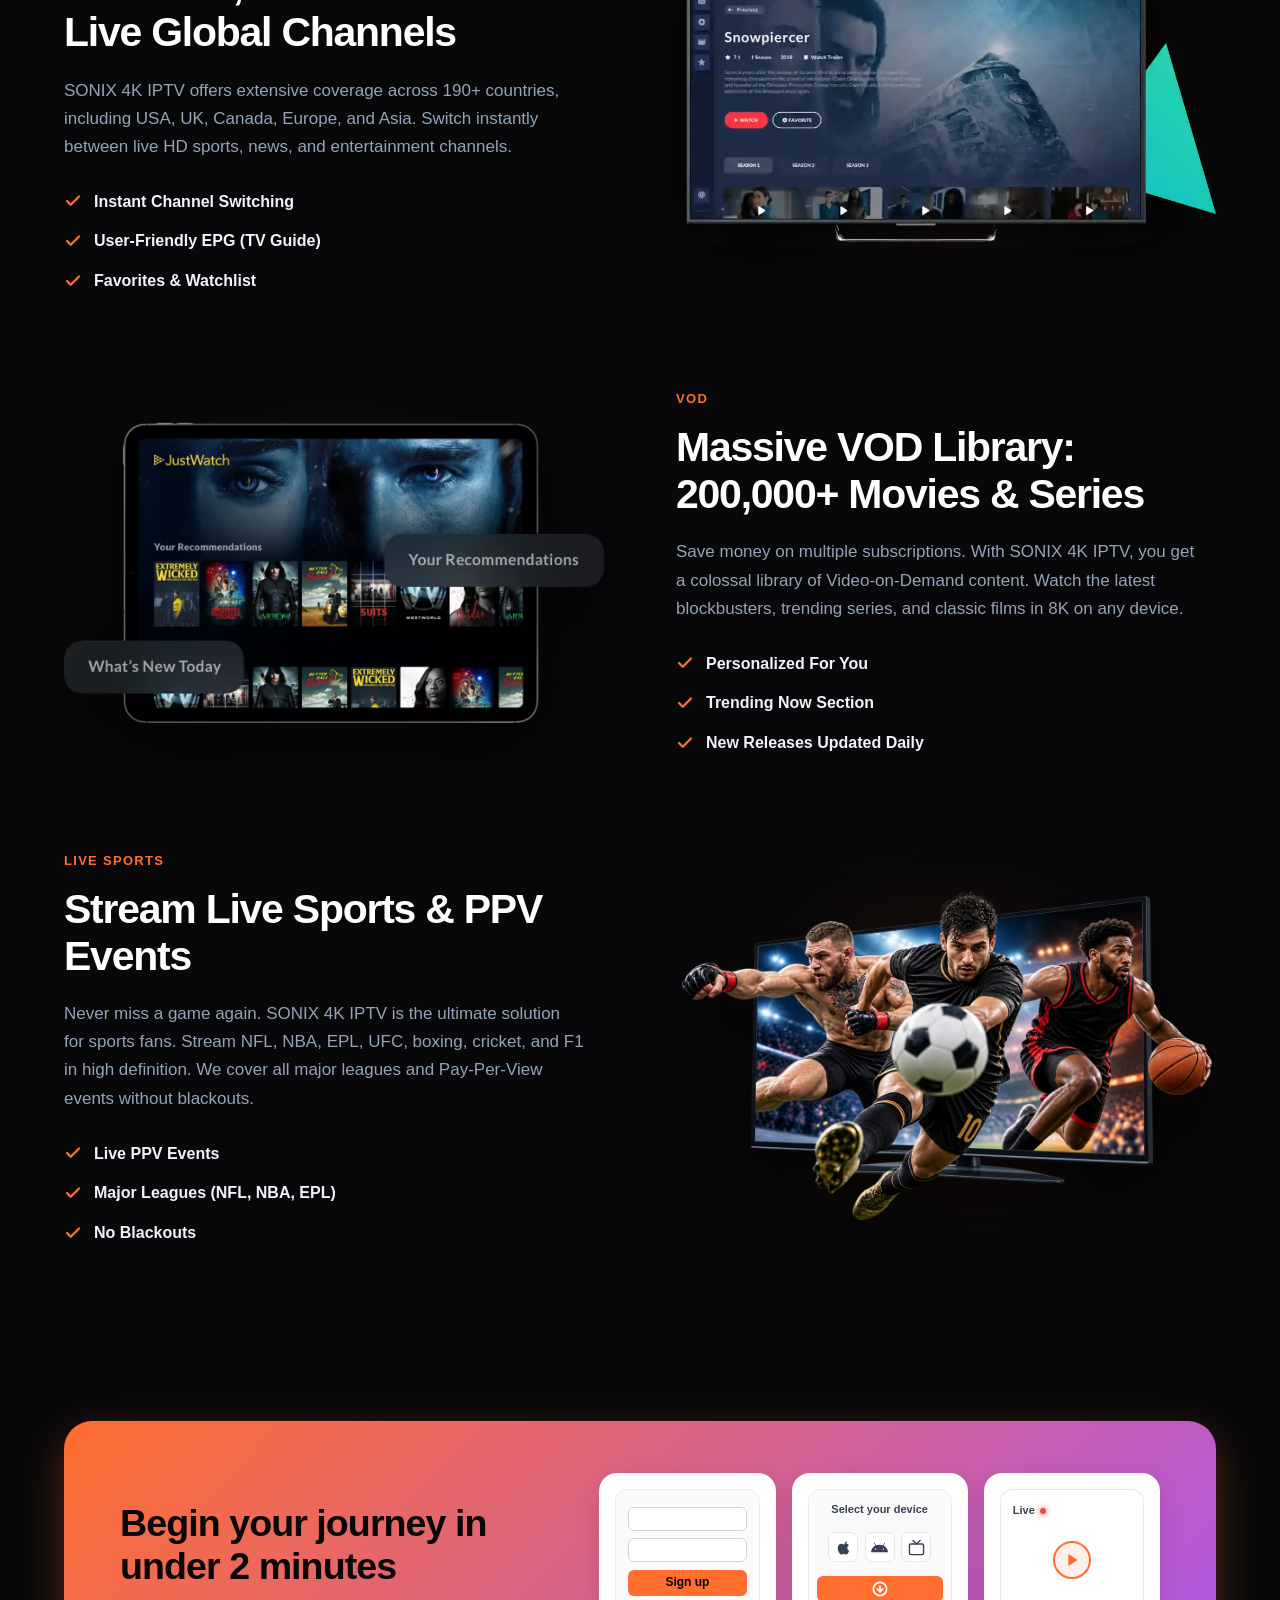
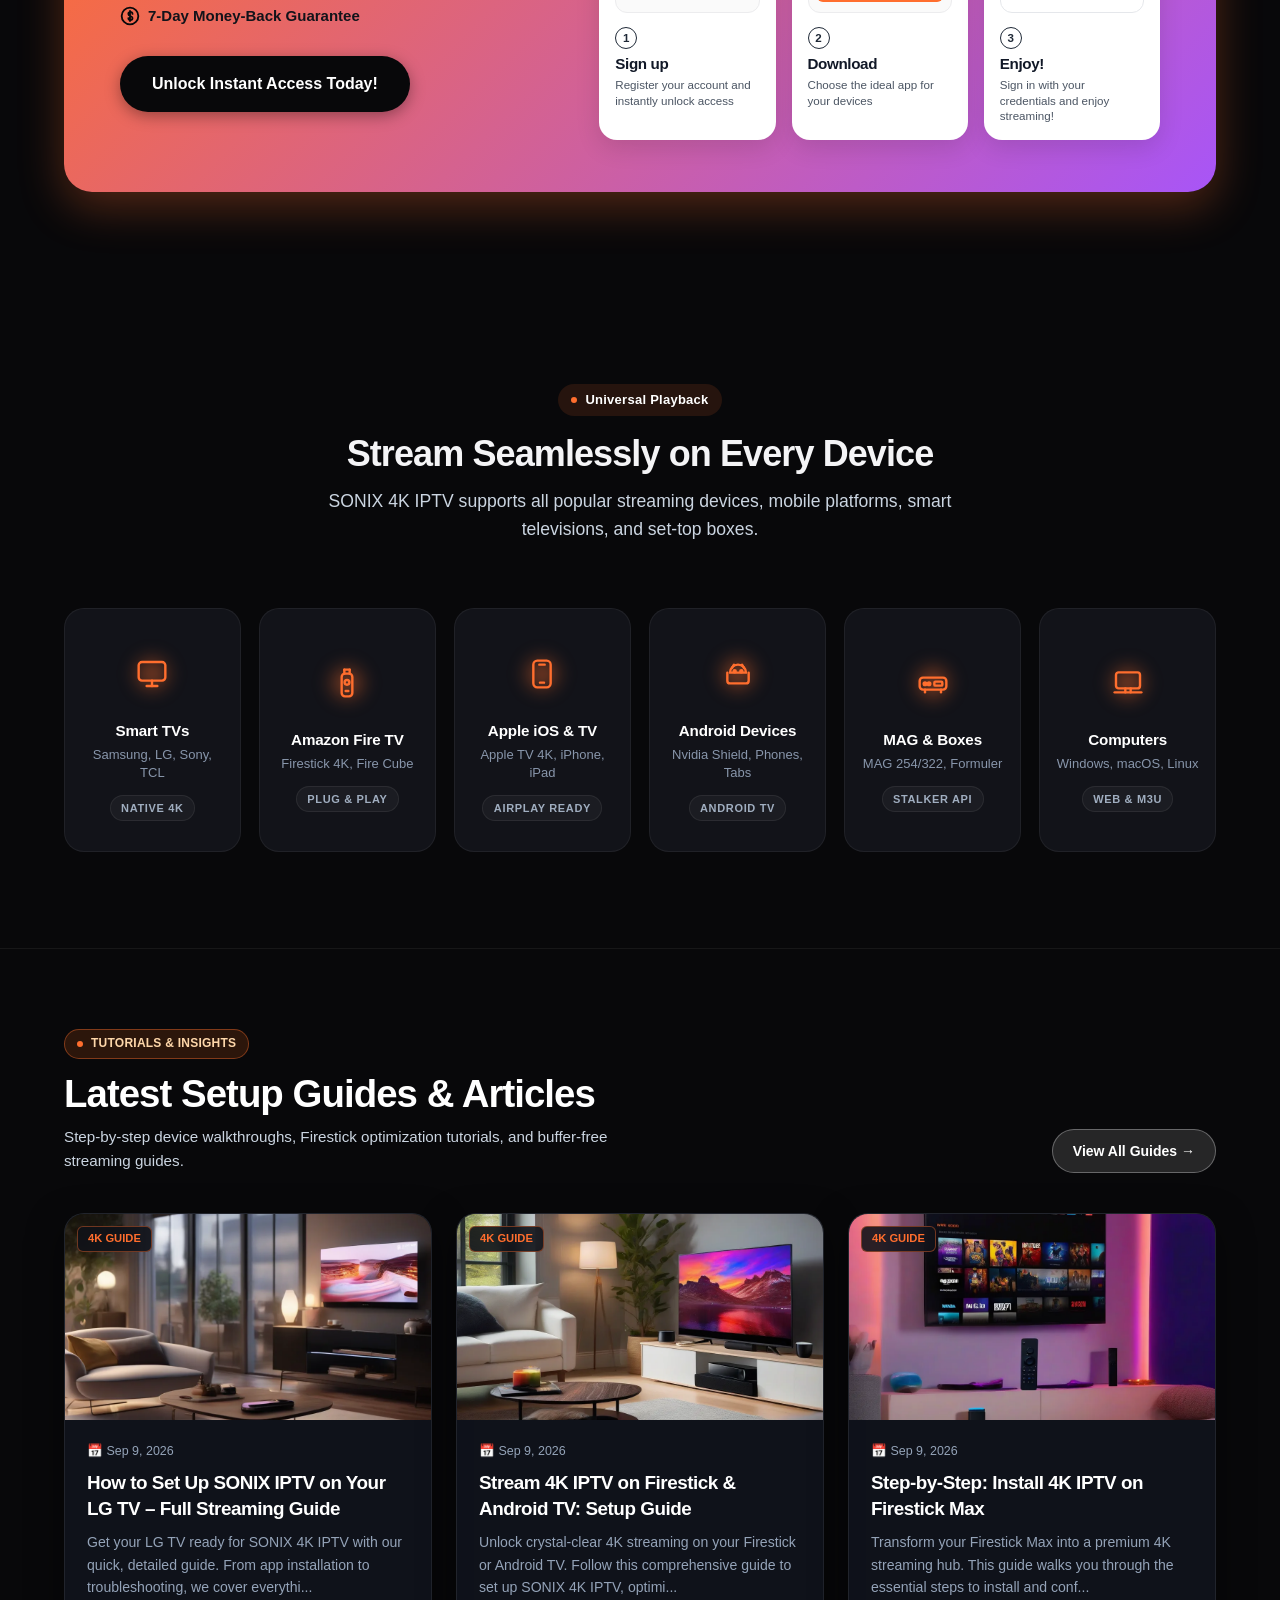
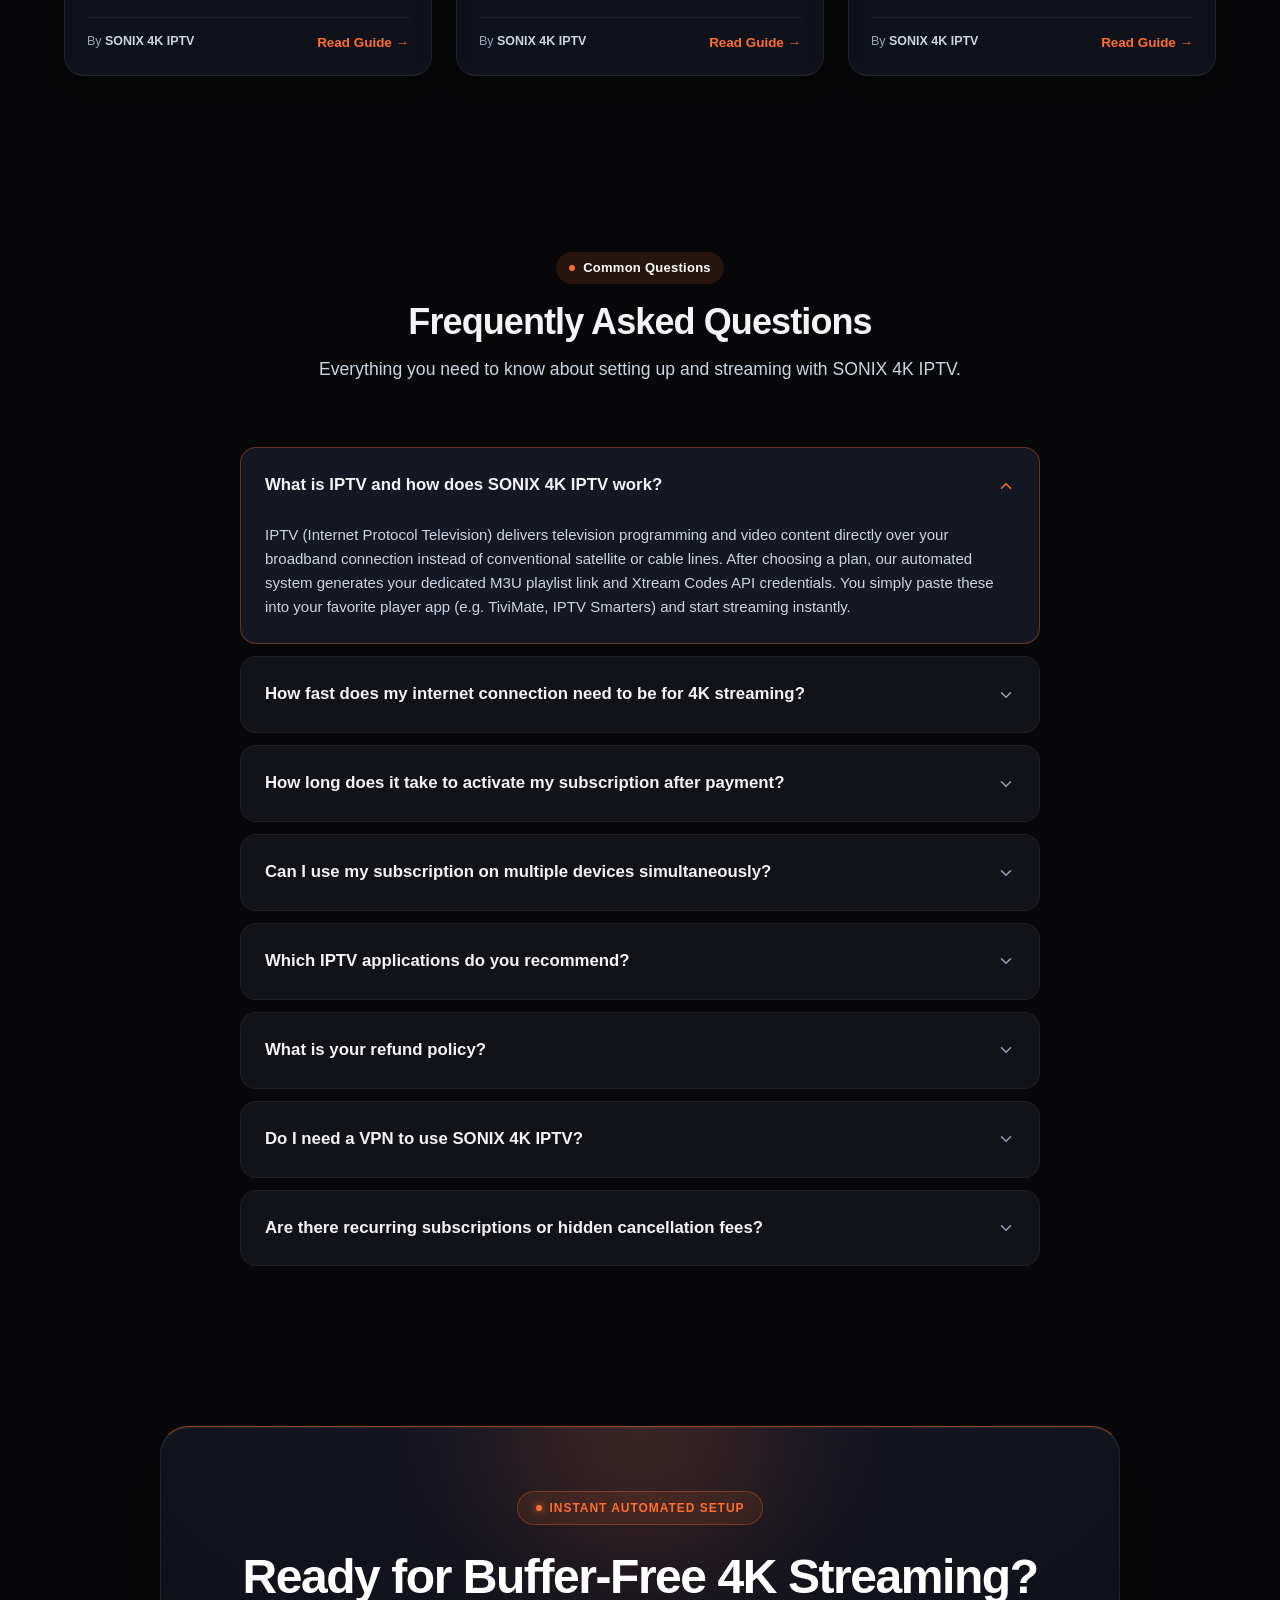
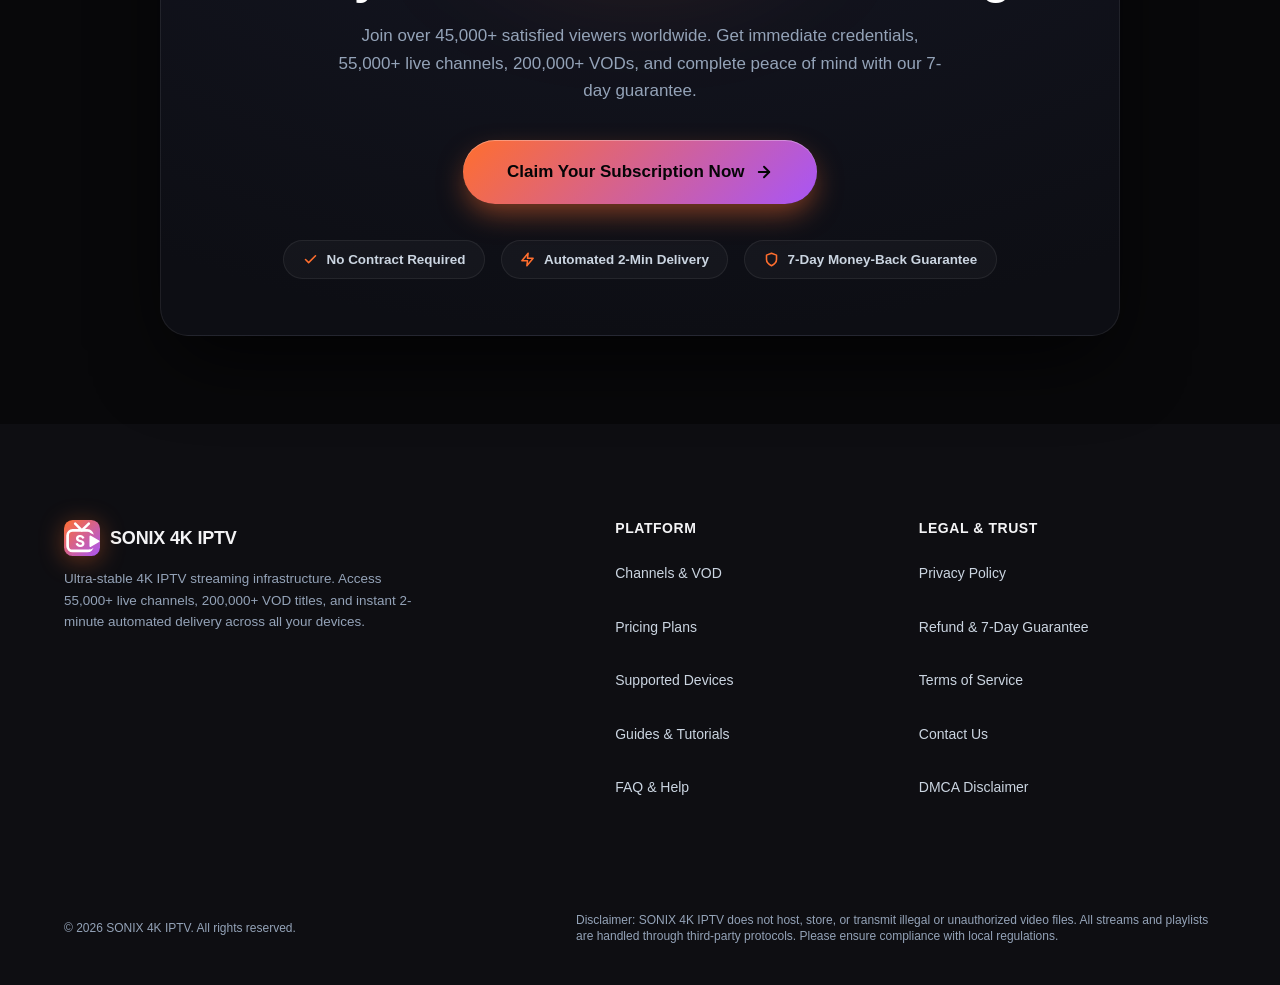
==== commit c18a2584: "Deploy IPTV site via TVKIX Site Manager [2026-09-26T08:25:39.285Z]" ====
--- a/index.html
+++ b/index.html
@@ -5,24 +5,24 @@
   <meta name="viewport" content="width=device-width, initial-scale=1.0">
   
   <!-- Primary SEO Meta Tags -->
-  <title>SONIX 4K IPTV Free Trial | Premium 4K Streaming</title>
-  <meta name="description" content="Start a free trial of SONIX 4K IPTV today – 55,000+ live channels, 200,000+ VOD titles, zero‑buffer 4K sports. Cancel anytime.">
+  <title>SONIX IPTV Ultra‑Fast 4K | 55K+ Channels | FREE TRIAL</title>
+  <meta name="description" content="Discover SONIX 4K IPTV – 55,000 live channels, 200K VOD, anti‑freeze tech & zero buffer. Get instant access now!">
   <meta name="robots" content="index, follow, max-snippet:-1, max-image-preview:large, max-video-preview:-1">
   <meta name="format-detection" content="telephone=no">
   <link rel="canonical" href="https://sonix4k.shop/">
   <meta name="theme-color" content="#08080a">
 
-  <!-- Favicon & App Icons -->
-  <link rel="icon" type="image/svg+xml" href="/assets/favicon.svg">
-  <link rel="icon" type="image/png" sizes="48x48" href="/assets/favicon-48x48.png">
-  <link rel="apple-touch-icon" sizes="180x180" href="/assets/apple-touch-icon.png">
+  <!-- Pure SVG Dynamic Brand Favicon & App Icons (Google SEO Compliant) -->
+  <link rel="icon" type="image/svg+xml" href="data:image/svg+xml;utf8,%3Csvg%20xmlns%3D%22http%3A%2F%2Fwww.w3.org%2F2000%2Fsvg%22%20viewBox%3D%220%200%20100%20100%22%20width%3D%22100%25%22%20height%3D%22100%25%22%3E%0A%20%20%3Cdefs%3E%0A%20%20%20%20%3ClinearGradient%20id%3D%22tvkixBrandGrad%22%20x1%3D%220%25%22%20y1%3D%220%25%22%20x2%3D%22100%25%22%20y2%3D%22100%25%22%3E%0A%20%20%20%20%20%20%3Cstop%20offset%3D%220%25%22%20stop-color%3D%22%23ff6e2e%22%2F%3E%0A%20%20%20%20%20%20%3Cstop%20offset%3D%22100%25%22%20stop-color%3D%22%23a855f7%22%2F%3E%0A%20%20%20%20%3C%2FlinearGradient%3E%0A%20%20%20%20%3Cmask%20id%3D%22tvCutout_3u88x9%22%3E%0A%20%20%20%20%20%20%3Crect%20width%3D%22100%22%20height%3D%22100%22%20fill%3D%22%23ffffff%22%2F%3E%0A%20%20%20%20%20%20%3Cpath%20d%3D%22M%2073.5%2046%20L%2096%2059%20L%2073.5%2072%20Z%22%20fill%3D%22%23000000%22%20stroke%3D%22%23000000%22%20stroke-width%3D%2218.5%22%20stroke-linejoin%3D%22round%22%20stroke-linecap%3D%22round%22%2F%3E%0A%20%20%20%20%3C%2Fmask%3E%0A%20%20%3C%2Fdefs%3E%0A%20%20%3Crect%20width%3D%22100%22%20height%3D%22100%22%20rx%3D%2224%22%20fill%3D%22url(%23tvkixBrandGrad)%22%2F%3E%0A%20%20%3Cpath%20d%3D%22M%2031%2010%20L%2049.5%2029%20L%2069%2010%22%20fill%3D%22none%22%20stroke%3D%22%23ffffff%22%20stroke-width%3D%227%22%20stroke-linecap%3D%22round%22%20stroke-linejoin%3D%22round%22%2F%3E%0A%20%20%3Crect%20x%3D%2210%22%20y%3D%2229%22%20width%3D%2269%22%20height%3D%2257%22%20rx%3D%2214%22%20fill%3D%22none%22%20stroke%3D%22%23ffffff%22%20stroke-width%3D%227.5%22%20stroke-linejoin%3D%22round%22%20stroke-linecap%3D%22round%22%20mask%3D%22url(%23tvCutout_3u88x9)%22%2F%3E%0A%20%20%3Cpath%20d%3D%22M%2073.5%2046%20L%2096%2059%20L%2073.5%2072%20Z%22%20fill%3D%22%23ffffff%22%20stroke%3D%22%23ffffff%22%20stroke-width%3D%225.5%22%20stroke-linejoin%3D%22round%22%20stroke-linecap%3D%22round%22%2F%3E%0A%20%20%3Ctext%20x%3D%2244%22%20y%3D%2258%22%20font-family%3D%22-apple-system%2C%20BlinkMacSystemFont%2C%20'Plus%20Jakarta%20Sans'%2C%20'Arial%20Black'%2C%20'Montserrat'%2C%20sans-serif%22%20font-size%3D%2244%22%20font-weight%3D%22900%22%20fill%3D%22%23ffffff%22%20text-anchor%3D%22middle%22%20dominant-baseline%3D%22central%22%3ES%3C%2Ftext%3E%0A%3C%2Fsvg%3E">
+  <link rel="alternate icon" type="image/svg+xml" href="/assets/favicon.svg">
+  <link rel="apple-touch-icon" href="data:image/svg+xml;utf8,%3Csvg%20xmlns%3D%22http%3A%2F%2Fwww.w3.org%2F2000%2Fsvg%22%20viewBox%3D%220%200%20100%20100%22%20width%3D%22100%25%22%20height%3D%22100%25%22%3E%0A%20%20%3Cdefs%3E%0A%20%20%20%20%3ClinearGradient%20id%3D%22tvkixBrandGrad%22%20x1%3D%220%25%22%20y1%3D%220%25%22%20x2%3D%22100%25%22%20y2%3D%22100%25%22%3E%0A%20%20%20%20%20%20%3Cstop%20offset%3D%220%25%22%20stop-color%3D%22%23ff6e2e%22%2F%3E%0A%20%20%20%20%20%20%3Cstop%20offset%3D%22100%25%22%20stop-color%3D%22%23a855f7%22%2F%3E%0A%20%20%20%20%3C%2FlinearGradient%3E%0A%20%20%20%20%3Cmask%20id%3D%22tvCutout_3u88x9%22%3E%0A%20%20%20%20%20%20%3Crect%20width%3D%22100%22%20height%3D%22100%22%20fill%3D%22%23ffffff%22%2F%3E%0A%20%20%20%20%20%20%3Cpath%20d%3D%22M%2073.5%2046%20L%2096%2059%20L%2073.5%2072%20Z%22%20fill%3D%22%23000000%22%20stroke%3D%22%23000000%22%20stroke-width%3D%2218.5%22%20stroke-linejoin%3D%22round%22%20stroke-linecap%3D%22round%22%2F%3E%0A%20%20%20%20%3C%2Fmask%3E%0A%20%20%3C%2Fdefs%3E%0A%20%20%3Crect%20width%3D%22100%22%20height%3D%22100%22%20rx%3D%2224%22%20fill%3D%22url(%23tvkixBrandGrad)%22%2F%3E%0A%20%20%3Cpath%20d%3D%22M%2031%2010%20L%2049.5%2029%20L%2069%2010%22%20fill%3D%22none%22%20stroke%3D%22%23ffffff%22%20stroke-width%3D%227%22%20stroke-linecap%3D%22round%22%20stroke-linejoin%3D%22round%22%2F%3E%0A%20%20%3Crect%20x%3D%2210%22%20y%3D%2229%22%20width%3D%2269%22%20height%3D%2257%22%20rx%3D%2214%22%20fill%3D%22none%22%20stroke%3D%22%23ffffff%22%20stroke-width%3D%227.5%22%20stroke-linejoin%3D%22round%22%20stroke-linecap%3D%22round%22%20mask%3D%22url(%23tvCutout_3u88x9)%22%2F%3E%0A%20%20%3Cpath%20d%3D%22M%2073.5%2046%20L%2096%2059%20L%2073.5%2072%20Z%22%20fill%3D%22%23ffffff%22%20stroke%3D%22%23ffffff%22%20stroke-width%3D%225.5%22%20stroke-linejoin%3D%22round%22%20stroke-linecap%3D%22round%22%2F%3E%0A%20%20%3Ctext%20x%3D%2244%22%20y%3D%2258%22%20font-family%3D%22-apple-system%2C%20BlinkMacSystemFont%2C%20'Plus%20Jakarta%20Sans'%2C%20'Arial%20Black'%2C%20'Montserrat'%2C%20sans-serif%22%20font-size%3D%2244%22%20font-weight%3D%22900%22%20fill%3D%22%23ffffff%22%20text-anchor%3D%22middle%22%20dominant-baseline%3D%22central%22%3ES%3C%2Ftext%3E%0A%3C%2Fsvg%3E">
   <link rel="manifest" href="site.webmanifest">
 
   <!-- Open Graph / Facebook -->
   <meta property="og:type" content="website">
   <meta property="og:url" content="https://sonix4k.shop/">
-  <meta property="og:title" content="SONIX 4K IPTV Free Trial | Premium 4K Streaming">
-  <meta property="og:description" content="Start a free trial of SONIX 4K IPTV today – 55,000+ live channels, 200,000+ VOD titles, zero‑buffer 4K sports. Cancel anytime.">
+  <meta property="og:title" content="SONIX IPTV Ultra‑Fast 4K | 55K+ Channels | FREE TRIAL">
+  <meta property="og:description" content="Discover SONIX 4K IPTV – 55,000 live channels, 200K VOD, anti‑freeze tech & zero buffer. Get instant access now!">
   <meta property="og:site_name" content="SONIX 4K IPTV">
   <meta property="og:image" content="https://sonix4k.shop/assets/images/og-preview.jpg">
   <meta property="og:image:width" content="1200">
@@ -31,8 +31,8 @@
 
   <!-- Twitter / X -->
   <meta name="twitter:card" content="summary_large_image">
-  <meta name="twitter:title" content="SONIX 4K IPTV Free Trial | Premium 4K Streaming">
-  <meta name="twitter:description" content="Start a free trial of SONIX 4K IPTV today – 55,000+ live channels, 200,000+ VOD titles, zero‑buffer 4K sports. Cancel anytime.">
+  <meta name="twitter:title" content="SONIX IPTV Ultra‑Fast 4K | 55K+ Channels | FREE TRIAL">
+  <meta name="twitter:description" content="Discover SONIX 4K IPTV – 55,000 live channels, 200K VOD, anti‑freeze tech & zero buffer. Get instant access now!">
   <meta name="twitter:image" content="https://sonix4k.shop/assets/images/og-preview.jpg">
 
   <!-- Self-Hosted Critical Variable Font loaded via @font-face with font-display: swap -->
@@ -96,89 +96,348 @@
         }
       },
       {
-  "@type": "FAQPage",
-  "@id": "https://sonix4k.shop/#faq",
-  "mainEntity": [
-    {
-      "@type": "Question",
-      "name": "What is SONIX 4K IPTV and how does it work?",
-      "acceptedAnswer": {
-        "@type": "Answer",
-        "text": "SONIX 4K IPTV is a next‑generation IPTV streaming platform delivering over 55,000+ live television channels and 200,000+ movies directly to your smart TV, Firestick, smartphone, or PC over your internet connection."
+        "@type": "FAQPage",
+        "@id": "https://sonix4k.shop/#faq",
+        "mainEntity": [
+          {
+            "@type": "Question",
+            "name": "What is IPTV and how does SONIX 4K IPTV work?",
+            "acceptedAnswer": {
+              "@type": "Answer",
+              "text": "IPTV (Internet Protocol Television) delivers television programming and video content through internet broadband rather than traditional cable or satellite. Once you select a subscription plan, SONIX 4K IPTV automatically provides an M3U playlist URL and Xtream Codes credentials that connect directly into your preferred IPTV player application."
+            }
+          },
+          {
+            "@type": "Question",
+            "name": "How fast does my internet connection need to be?",
+            "acceptedAnswer": {
+              "@type": "Answer",
+              "text": "For standard definition (SD) streams, 10 Mbps is sufficient. For Full HD (1080p), we recommend at least 25 Mbps. For smooth 4K Ultra HD and 60FPS live sports streaming without buffering, a stable connection of 35-50 Mbps is recommended."
+            }
+          },
+          {
+            "@type": "Question",
+            "name": "How quickly will I receive my login credentials?",
+            "acceptedAnswer": {
+              "@type": "Answer",
+              "text": "Activation is 100% automated. Immediately upon successful checkout, your M3U playlist link, Xtream Codes credentials, and step-by-step setup guides are delivered directly to your email inbox and WhatsApp (optional) within 2 minutes."
+            }
+          },
+          {
+            "@type": "Question",
+            "name": "Can I use my subscription on multiple devices?",
+            "acceptedAnswer": {
+              "@type": "Answer",
+              "text": "Yes. You can install and configure your SONIX 4K IPTV credentials on multiple devices (such as your living room TV, bedroom TV, phone, and tablet). Single-connection plans allow one active stream at a time, while multi-connection upgrades allow simultaneous viewing across different screens."
+            }
+          },
+          {
+            "@type": "Question",
+            "name": "Which apps and players are compatible with your service?",
+            "acceptedAnswer": {
+              "@type": "Answer",
+              "text": "SONIX 4K IPTV is compatible with all industry-standard IPTV apps including TiviMate, IPTV Smarters Pro, IBO Player, XCIPTV, Smart IPTV, GSE Smart IPTV, Perfect Player, and VLC Media Player."
+            }
+          },
+          {
+            "@type": "Question",
+            "name": "What is your refund policy?",
+            "acceptedAnswer": {
+              "@type": "Answer",
+              "text": "We provide a 7-day money-back guarantee. If you experience persistent technical difficulties or our service does not meet your expectations, contact our 24/7 support team for an immediate full refund."
+            }
+          },
+          {
+            "@type": "Question",
+            "name": "Do I need a VPN to use SONIX 4K IPTV?",
+            "acceptedAnswer": {
+              "@type": "Answer",
+              "text": "A VPN is not strictly required because all our streams are encrypted with 256-bit SSL protocols. However, if your Internet Service Provider (ISP) throttles high-bandwidth video streaming, a VPN can ensure full unthrottled streaming speeds."
+            }
+          },
+          {
+            "@type": "Question",
+            "name": "Are there contracts or hidden recurring fees?",
+            "acceptedAnswer": {
+              "@type": "Answer",
+              "text": "No. There are zero contracts, zero setup fees, and zero hidden charges. You only pay for the duration you choose (1, 3, 6, or 12 months) with complete freedom to renew or cancel anytime."
+            }
+          }
+        ]
       }
-    },
-    {
-      "@type": "Question",
-      "name": "Will I experience buffering during live sports or peak hours?",
-      "acceptedAnswer": {
-        "@type": "Answer",
-        "text": "No. Our Anti‑Freeze technology dynamically shifts bandwidth across clustered edge servers to prevent throttling and congestion, providing a smooth 60fps experience even during high‑traffic championship games."
-      }
-    },
-    {
-      "@type": "Question",
-      "name": "How quickly do I receive my credentials after ordering?",
-      "acceptedAnswer": {
-        "@type": "Answer",
-        "text": "Your M3U playlist URL, Xtream Codes credentials, and step‑by‑step device configuration guide are automatically delivered to your email address within 2 minutes of checkout."
-      }
-    },
-    {
-      "@type": "Question",
-      "name": "Can I use my SONIX 4K IPTV subscription on multiple devices?",
-      "acceptedAnswer": {
-        "@type": "Answer",
-        "text": "Yes! You can install SONIX 4K IPTV on all your household devices. Standard subscriptions support 1 active stream at a time, while multi‑room packages allow simultaneous streaming on up to 5 screens."
-      }
-    },
-    {
-      "@type": "Question",
-      "name": "What internet speed is recommended for 4K streaming?",
-      "acceptedAnswer": {
-        "@type": "Answer",
-        "text": "We recommend a minimum internet speed of 15 Mbps for FHD channels and 30 Mbps+ for 4K Ultra HD and live HDR sports broadcasts."
-      }
-    },
-    {
-      "@type": "Question",
-      "name": "What is your refund policy if it does not work for me?",
-      "acceptedAnswer": {
-        "@type": "Answer",
-        "text": "We back our service with an unconditional 7‑day money‑back guarantee. If you encounter any technical difficulty our support team cannot resolve, you receive a prompt 100% refund."
-      }
-    }
-  ]
-}
     ]
   }
   </script>
+    <meta name="google-site-verification" content="xc-31fG65QyAQ2vSJiQfV2vExgyC66TX4p8R_Foc6XQ">
 
     <style id="site-dynamic-theme">
+        
         :root {
-            --accent: #f57c0a !important;
-            --accent-hover: #f78d55 !important;
+            --accent: #ff6e2e !important;
+            --accent-hover: #a855f7 !important;
             --accent-text: #ffffff !important;
-            --accent-light: #f57c0a22 !important;
-            --primary: #f57c0a !important;
-            --primary-glow: #f57c0a44 !important;
+            --accent-light: rgba(255, 110, 46, 0.12) !important;
+            --primary: #ff6e2e !important;
+            --primary-glow: rgba(255, 110, 46, 0.44) !important;
+            --brand-r: 255;
+            --brand-g: 110;
+            --brand-b: 46;
             font-family: 'Inter', -apple-system, sans-serif !important;
         }
-        .brand-accent, .accent-mark, .badge-spark { color: #f57c0a !important; }
+        /* Header & Logo Pure SVG Mark */
+        .logo-icon {
+            width: 36px !important;
+            height: 36px !important;
+            background: transparent !important;
+            border: none !important;
+            padding: 0 !important;
+            display: inline-flex !important;
+            align-items: center !important;
+            justify-content: center !important;
+            box-shadow: none !important;
+            filter: drop-shadow(0 4px 12px rgba(255, 110, 46, 0.38)) !important;
+            transition: transform 0.2s ease, filter 0.2s ease !important;
+            flex-shrink: 0 !important;
+        }
+        .brand-logo:hover .logo-icon {
+            transform: scale(1.06) !important;
+            filter: drop-shadow(0 6px 18px rgba(255, 110, 46, 0.6)) !important;
+        }
+        .logo-icon svg {
+            width: 100% !important;
+            height: 100% !important;
+            display: block !important;
+        }
+        .brand-accent, .accent-mark { color: #ff6e2e !important; }
+
+        /* Hero Headline & Title Bottom Accent */
+        .title-bottom {
+            color: #ff6e2e !important;
+            background: linear-gradient(135deg, rgb(255, 175, 140) 0%, #ff6e2e 50%, #a855f7 100%) !important;
+            -webkit-background-clip: text !important;
+            -webkit-text-fill-color: transparent !important;
+            background-clip: text !important;
+            filter: drop-shadow(0 0 35px rgba(255, 110, 46, 0.55)) !important;
+        }
+
+        /* Light Rays Ambient Backdrop */
+        .light-ray-left {
+            background: linear-gradient(180deg, rgba(255, 110, 46, 0.45) 0%, rgba(255, 110, 46, 0.08) 60%, transparent 100%) !important;
+        }
+        .light-ray-right {
+            background: linear-gradient(180deg, rgba(255, 110, 46, 0.4) 0%, rgba(255, 110, 46, 0.08) 60%, transparent 100%) !important;
+        }
+        .light-ray-center {
+            background: radial-gradient(ellipse at top, rgba(255, 110, 46, 0.22) 0%, rgba(255, 110, 46, 0.05) 50%, transparent 80%) !important;
+        }
+
+        /* Hero Badge & Sparks */
+        .badge-spark {
+            color: #ff6e2e !important;
+            text-shadow: 0 0 10px rgba(255, 110, 46, 0.9), 0 0 20px rgba(255, 110, 46, 0.5) !important;
+        }
+        .hero-badge-pill {
+            border: 1px solid rgba(255, 110, 46, 0.25) !important;
+        }
+
+        /* Buttons */
         .btn-pill-primary, .btn-pill-primary span, .btn-pill-primary:link, .btn-pill-primary:visited, .btn-primary { 
-            background: #f57c0a !important; 
+            background: #ff6e2e !important; 
             color: #050507 !important; 
             font-weight: 800 !important; 
-            box-shadow: 0 0 25px #f57c0a55 !important; 
-        }
-        .price-plan-card.is-featured, .plan-card-btn.solid-featured-btn { border-color: #f57c0a !important; }
-        .plan-card-btn.solid-featured-btn, .plan-badge-top { background: #f57c0a !important; color: #050507 !important; }
-        .metric-dash { background-color: #f57c0a !important; box-shadow: 0 0 8px #f57c0a88 !important; }
-        
-            :root {
-                --tpl-glow: rgba(139, 92, 246, 0.35);
-                --hero-badge-bg: rgba(139, 92, 246, 0.18);
-            }
-        
+            box-shadow: 0 0 25px rgba(255, 110, 46, 0.5) !important; 
+        }
+        .btn-pill-primary:hover, .btn-primary:hover {
+            background: #a855f7 !important;
+            box-shadow: 0 0 35px rgba(255, 110, 46, 0.75) !important;
+        }
+
+        /* Metric Cards */
+        .metric-dash { 
+            background-color: #ff6e2e !important; 
+            box-shadow: 0 0 8px rgba(255, 110, 46, 0.7) !important; 
+        }
+        .metric-card:hover {
+            border-color: rgba(255, 110, 46, 0.45) !important;
+            box-shadow: 0 14px 40px rgba(0,0,0,0.55), 0 0 25px rgba(255, 110, 46, 0.2) !important;
+        }
+        .metric-icon-art {
+            filter: drop-shadow(0 0 10px rgba(255, 110, 46, 0.35)) !important;
+        }
+        .metric-card:hover .metric-icon-art {
+            filter: drop-shadow(0 0 16px rgba(255, 110, 46, 0.65)) !important;
+        }
+        .metric-icon-art line, .metric-icon-art rect, .metric-icon-art path {
+            stroke: #ff6e2e !important;
+        }
+        .metric-icon-art text {
+            fill: #ff6e2e !important;
+        }
+
+        /* Category Cards Hover */
+        .category-card:hover {
+            border-color: rgba(255, 110, 46, 0.5) !important;
+            box-shadow: 0 12px 30px rgba(0,0,0,0.6), 0 0 20px rgba(255, 110, 46, 0.3) !important;
+        }
+        .category-card:hover .category-card-label {
+            color: #ff6e2e !important;
+        }
+
+        /* Benefits Section */
+        .what-we-offer-section::before {
+            background: radial-gradient(circle, rgba(255, 110, 46, 0.16) 0%, rgba(255, 110, 46, 0.03) 50%, transparent 70%) !important;
+        }
+        .benefit-card:hover {
+            border-color: rgba(255, 110, 46, 0.4) !important;
+            box-shadow: 0 16px 36px -10px rgba(0,0,0,0.6), 0 0 24px rgba(255, 110, 46, 0.18) !important;
+        }
+        .benefit-icon-wrapper, .benefit-icon-wrapper svg {
+            color: #ff6e2e !important;
+        }
+        .benefit-icon-glow {
+            background: radial-gradient(circle, rgba(255, 110, 46, 0.55) 0%, rgba(255, 110, 46, 0.18) 50%, transparent 75%) !important;
+        }
+
+        /* Features Showcase */
+        .feature-badge-tag {
+            color: #ff6e2e !important;
+        }
+        .feature-check-icon, .feature-check-icon svg {
+            color: #ff6e2e !important;
+        }
+        .feature-media-ambient {
+            background: radial-gradient(circle, rgba(255, 110, 46, 0.22) 0%, rgba(255, 110, 46, 0.04) 60%, transparent 80%) !important;
+        }
+        .feature-mockup-img:hover {
+            filter: drop-shadow(0 28px 42px rgba(0,0,0,0.8)) drop-shadow(0 0 25px rgba(255, 110, 46, 0.35)) !important;
+        }
+
+        /* Journey Banner */
+        .journey-banner {
+            background: linear-gradient(135deg, #ff6e2e 0%, #a855f7 100%) !important;
+            box-shadow: 0 15px 45px rgba(255, 110, 46, 0.3) !important;
+        }
+        .mockup-submit-btn, .mockup-download-btn {
+            background: #ff6e2e !important;
+        }
+        .mockup-play-center {
+            border-color: #ff6e2e !important;
+            color: #ff6e2e !important;
+            background-color: rgba(255, 110, 46, 0.1) !important;
+        }
+
+        /* Pricing Plans */
+        .price-plan-card.is-featured {
+            border: 2px solid #ff6e2e !important;
+            box-shadow: 0 0 40px rgba(255, 110, 46, 0.22) !important;
+        }
+        .plan-badge-top {
+            background: #ff6e2e !important;
+            color: #050507 !important;
+            box-shadow: 0 4px 14px rgba(255, 110, 46, 0.4) !important;
+        }
+        .plan-card-subtitle.featured-subtitle, .plan-card-amount.featured-amount {
+            color: #ff6e2e !important;
+        }
+        .plan-savings-pill {
+            background-color: rgba(255, 110, 46, 0.12) !important;
+            border: 1px solid rgba(255, 110, 46, 0.3) !important;
+            color: #ff6e2e !important;
+        }
+        .plan-card-feature .check-icon {
+            color: #ff6e2e !important;
+        }
+        .plan-card-btn.solid-featured-btn {
+            background: #ff6e2e !important;
+            border-color: #ff6e2e !important;
+            color: #050507 !important;
+            box-shadow: 0 4px 18px rgba(255, 110, 46, 0.35) !important;
+        }
+        .trust-item svg {
+            color: #ff6e2e !important;
+        }
+
+        /* Devices Section */
+        .device-card:hover {
+            border-color: rgba(255, 110, 46, 0.45) !important;
+            box-shadow: 0 16px 36px -10px rgba(0,0,0,0.65), 0 0 24px rgba(255, 110, 46, 0.18) !important;
+        }
+        .device-icon-wrapper, .device-icon-wrapper svg {
+            color: #ff6e2e !important;
+            stroke: #ff6e2e !important;
+        }
+        .device-icon-glow {
+            background: radial-gradient(circle, rgba(255, 110, 46, 0.55) 0%, rgba(255, 110, 46, 0.18) 50%, transparent 75%) !important;
+        }
+        .device-card:hover .device-micro-tag {
+            color: #ff6e2e !important;
+            background: rgba(255, 110, 46, 0.12) !important;
+            border-color: rgba(255, 110, 46, 0.3) !important;
+        }
+
+        /* FAQ */
+        .faq-item[open] {
+            border-color: rgba(255, 110, 46, 0.35) !important;
+        }
+        .faq-item[open] .faq-chevron {
+            color: #ff6e2e !important;
+        }
+        .faq-answer a {
+            color: #ff6e2e !important;
+        }
+
+        /* Final CTA Banner */
+        .cta-banner {
+            border-top: 1px solid rgba(255, 110, 46, 0.55) !important;
+        }
+        .cta-banner::before {
+            background: radial-gradient(circle, rgba(255, 110, 46, 0.26) 0%, rgba(255, 110, 46, 0.05) 50%, transparent 75%) !important;
+        }
+        .cta-pill-tag {
+            color: #ff6e2e !important;
+            background: rgba(255, 110, 46, 0.1) !important;
+            border: 1px solid rgba(255, 110, 46, 0.3) !important;
+        }
+        .cta-pill-tag .dot {
+            background: #ff6e2e !important;
+            box-shadow: 0 0 8px #ff6e2e !important;
+        }
+        .cta-main-btn {
+            background: linear-gradient(135deg, #ff6e2e 0%, #a855f7 100%) !important;
+            color: #050507 !important;
+            box-shadow: 0 12px 28px -4px rgba(255, 110, 46, 0.5), inset 0 1px 0 rgba(255,255,255,0.3) !important;
+        }
+        .cta-main-btn:hover {
+            box-shadow: 0 18px 38px -4px rgba(255, 110, 46, 0.75) !important;
+        }
+        .cta-trust-badge svg {
+            stroke: #ff6e2e !important;
+        }
+
+        /* Footer & Subpages */
+        .footer-link:hover { color: #ff6e2e !important; }
+        .policy-breadcrumbs a:hover { color: #ff6e2e !important; }
+        .policy-highlight {
+            background: rgba(255, 110, 46, 0.08) !important;
+            border: 1px solid rgba(255, 110, 46, 0.28) !important;
+        }
+        .policy-highlight h3 { color: #ff6e2e !important; }
+        .contact-channel-item:hover {
+            border-color: rgba(255, 110, 46, 0.4) !important;
+        }
+        .contact-channel-icon {
+            background: rgba(255, 110, 46, 0.12) !important;
+            border: 1px solid rgba(255, 110, 46, 0.3) !important;
+            color: #ff6e2e !important;
+        }
+        .contact-channel-link, .contact-channel-link:hover { color: #ff6e2e !important; }
+        .form-input:focus, .form-select:focus, .form-textarea:focus {
+            border-color: #ff6e2e !important;
+            box-shadow: 0 0 0 3px rgba(255, 110, 46, 0.2) !important;
+        }
+        :focus-visible {
+            outline: 2px solid #ff6e2e !important;
+        }
         /* Custom theme for SONIX 4K IPTV */
     </style>
     
@@ -192,9 +451,23 @@
     <div class="container header-container">
       <!-- Brand Logo -->
       <a href="#" class="brand-logo" aria-label="SONIX 4K IPTV Homepage">
-        <span class="logo-icon" aria-hidden="true">
-          <svg width="15" height="15" viewBox="0 0 24 24" fill="none" xmlns="http://www.w3.org/2000/svg"><polygon points="6 4 19 12 6 20 6 4" fill="currentColor"></polygon></svg>
-        </span>
+        <span class="logo-icon" aria-hidden="true"><svg xmlns="http://www.w3.org/2000/svg" viewBox="0 0 100 100" width="100%" height="100%">
+  <defs>
+    <linearGradient id="tvkixBrandGrad" x1="0%" y1="0%" x2="100%" y2="100%">
+      <stop offset="0%" stop-color="#ff6e2e"/>
+      <stop offset="100%" stop-color="#a855f7"/>
+    </linearGradient>
+    <mask id="tvCutout_b23myk">
+      <rect width="100" height="100" fill="#ffffff"/>
+      <path d="M 73.5 46 L 96 59 L 73.5 72 Z" fill="#000000" stroke="#000000" stroke-width="18.5" stroke-linejoin="round" stroke-linecap="round"/>
+    </mask>
+  </defs>
+  <rect width="100" height="100" rx="24" fill="url(#tvkixBrandGrad)"/>
+  <path d="M 31 10 L 49.5 29 L 69 10" fill="none" stroke="#ffffff" stroke-width="7" stroke-linecap="round" stroke-linejoin="round"/>
+  <rect x="10" y="29" width="69" height="57" rx="14" fill="none" stroke="#ffffff" stroke-width="7.5" stroke-linejoin="round" stroke-linecap="round" mask="url(#tvCutout_b23myk)"/>
+  <path d="M 73.5 46 L 96 59 L 73.5 72 Z" fill="#ffffff" stroke="#ffffff" stroke-width="5.5" stroke-linejoin="round" stroke-linecap="round"/>
+  <text x="44" y="58" font-family="-apple-system, BlinkMacSystemFont, 'Plus Jakarta Sans', 'Arial Black', 'Montserrat', sans-serif" font-size="44" font-weight="900" fill="#ffffff" text-anchor="middle" dominant-baseline="central">S</text>
+</svg></span>
         <span>SONIX 4K IPTV</span>
       </a>
 
@@ -211,7 +484,7 @@
 
       <!-- Header Actions -->
       <div class="header-actions">
-        <a href="https://tvkix.com/trial" class="btn btn-primary btn-sm">Free Trial</a>
+        <a href="/trial" rel="nofollow noopener noreferrer" rel="nofollow noopener noreferrer" class="btn btn-primary btn-sm">Free Trial</a>
         <button id="menu-toggle" class="menu-toggle" aria-label="Toggle navigation menu" aria-expanded="false" aria-controls="mobile-nav">
           <span class="menu-bar" aria-hidden="true"></span>
           <span class="menu-bar" aria-hidden="true"></span>
@@ -230,7 +503,7 @@
     <a href="#compatibility" class="mobile-nav-link">Devices</a>
     <a href="guides.html" class="mobile-nav-link">Guides</a>
     <a href="#faq" class="mobile-nav-link">FAQ</a>
-    <a href="https://tvkix.com/trial" class="btn btn-primary btn-block" style="margin-top: 1rem;">Free Trial</a>
+    <a href="/trial" rel="nofollow noopener noreferrer" rel="nofollow noopener noreferrer" class="btn btn-primary btn-block" style="margin-top: 1rem;">Free Trial</a>
   </div>
 
   <main>
@@ -255,28 +528,30 @@
           
                 <div class="hero-badge-pill">
                     <span class="badge-spark" aria-hidden="true">✦</span>
-                    <span>Next‑Gen 4K IPTV</span>
+                    <span>Next-Gen 4K IPTV Platform</span>
                 </div>
             
 
           <!-- Main Headline (Two-line layout with pure white top line and radiant orange accent) -->
           <h1 class="hero-title">
-            <span class="title-top">SONIX 4K IPTV — Premium 4K Streaming Platform</span>
-            <span class="title-bottom">Live TV, Sports &amp; On‑Demand Movies in Stunning 4K</span>
+            <span class="title-top">Ultra-Stable 4K IPTV Service:</span>
+            <span class="title-bottom">55,000+ Channels &amp; 200K VOD</span>
           </h1>
 
           <!-- Hero Subtitle Description -->
-          <p class="hero-description">Enjoy rock‑solid servers, Anti‑Freeze 9.0 technology and instant device compatibility for flawless 4K entertainment.</p>
+          <p class="hero-description">
+            Unlock the full potential of uninterrupted 4K entertainment with 55,000+ live global channels, 200,000+ movies on demand, and Anti-Freeze 9.0 technology.
+          </p>
 
           <!-- Dual Pill Action Buttons (Matches reference: Left solid orange pill, Right dark glass pill) -->
           <div class="hero-btn-group">
             
-        <a href="https://tvkix.com/trial" class="btn-pill btn-pill-primary">
+        <a href="/trial" rel="nofollow noopener noreferrer" rel="nofollow noopener noreferrer" class="btn-pill btn-pill-primary">
             <span style="color:#050507; font-weight:800;">Free Trial</span>
         </a>
     
             
-        <a href="https://tvkix.com/pay" class="btn-pill btn-pill-glass">
+        <a href="/order" rel="nofollow noopener noreferrer" rel="nofollow noopener noreferrer" class="btn-pill btn-pill-glass">
             <span style="color:#ffffff; font-weight:700;">Pricing &amp; Plans</span>
         </a>
     
@@ -292,11 +567,11 @@
 
             <!-- Atmospheric Diffuse Corona Gradient -->
             <radialGradient id="atmosphereGlow" cx="50%" cy="30%" r="50%" fx="50%" fy="15%">
-              <stop offset="0%" stop-color="#ff7a30" stop-opacity="0.75" />
-              <stop offset="30%" stop-color="#f95716" stop-opacity="0.3" />
-              <stop offset="65%" stop-color="#ea580c" stop-opacity="0.08" />
-              <stop offset="100%" stop-color="#08080a" stop-opacity="0" />
-            </radialGradient>
+          <stop offset="0%" stop-color="#ff6e2e" stop-opacity="0.75" />
+          <stop offset="30%" stop-color="#a855f7" stop-opacity="0.35" />
+          <stop offset="65%" stop-color="#ff6e2e" stop-opacity="0.1" />
+          <stop offset="100%" stop-color="#08080a" stop-opacity="0" />
+        </radialGradient>
 
             <!-- Planet Body Gradient (Seamlessly matches page background #08080a) -->
             <linearGradient id="planetBodyGrad" x1="0%" y1="0%" x2="0%" y2="100%">
@@ -314,9 +589,9 @@
 
           <!-- Radiant glowing orange laser rim -->
           <!-- Radiant glowing orange laser rim (multi-layered GPU-accelerated strokes) -->
-          <path d="M-100 110 Q720 12 1540 110" stroke="#ff7a30" stroke-width="8" stroke-opacity="0.25" />
-          <path d="M-100 110 Q720 12 1540 110" stroke="#ff7a30" stroke-width="4" stroke-opacity="0.6" />
-          <path d="M-100 110 Q720 12 1540 110" stroke="#ff7a30" stroke-width="2" />
+          <path d="M-100 110 Q720 12 1540 110" stroke="#ff6e2e" stroke-width="8" stroke-opacity="0.25" />
+          <path d="M-100 110 Q720 12 1540 110" stroke="#ff6e2e" stroke-width="4" stroke-opacity="0.6" />
+          <path d="M-100 110 Q720 12 1540 110" stroke="#ff6e2e" stroke-width="2" />
           <!-- White-hot inner core stroke for authentic cosmic brilliance -->
           <path d="M-100 110 Q720 12 1540 110" stroke="#ffffff" stroke-width="0.75" stroke-opacity="0.85" />
         </svg>
@@ -329,13 +604,13 @@
           <div class="metric-card">
             <div class="metric-icon-wrap" aria-hidden="true">
               <svg class="metric-icon-art" width="56" height="48" viewBox="0 0 60 52" fill="none" xmlns="http://www.w3.org/2000/svg">
-                <line x1="21" y1="5" x2="31" y2="16" stroke="#ff6a1a" stroke-width="3.2" stroke-linecap="round"/>
-                <line x1="39" y1="5" x2="29" y2="16" stroke="#ff6a1a" stroke-width="3.2" stroke-linecap="round"/>
-                <rect x="8" y="15" width="44" height="31" rx="8" stroke="#ff6a1a" stroke-width="3.2" stroke-linecap="round" stroke-linejoin="round"/>
+                <line x1="21" y1="5" x2="31" y2="16" stroke="#ff6e2e" stroke-width="3.2" stroke-linecap="round"/>
+                <line x1="39" y1="5" x2="29" y2="16" stroke="#ff6e2e" stroke-width="3.2" stroke-linecap="round"/>
+                <rect x="8" y="15" width="44" height="31" rx="8" stroke="#ff6e2e" stroke-width="3.2" stroke-linecap="round" stroke-linejoin="round"/>
               </svg>
             </div>
-            <div class="metric-val">55,000+</div>
-            <div class="metric-label">Live Global Channels</div>
+            <div class="metric-val">55,000<span class="accent-mark">+</span></div>
+            <div class="metric-label">Live TV Channels</div>
             <span class="metric-dash" aria-hidden="true"></span>
           </div>
 
@@ -343,12 +618,12 @@
           <div class="metric-card">
             <div class="metric-icon-wrap" aria-hidden="true">
               <svg class="metric-icon-art" width="56" height="48" viewBox="0 0 60 52" fill="none" xmlns="http://www.w3.org/2000/svg">
-                <rect x="8" y="4" width="44" height="44" rx="12" stroke="#ff6a1a" stroke-width="3.2" stroke-linecap="round" stroke-linejoin="round"/>
-                <text x="30" y="27" fill="#ff6a1a" font-family="-apple-system, BlinkMacSystemFont, 'Inter', 'Segoe UI', Roboto, sans-serif" font-weight="900" font-size="20" text-anchor="middle" dominant-baseline="central" letter-spacing="-0.5px">4K</text>
+                <rect x="8" y="4" width="44" height="44" rx="12" stroke="#ff6e2e" stroke-width="3.2" stroke-linecap="round" stroke-linejoin="round"/>
+                <text x="30" y="27" fill="#ff6e2e" font-family="-apple-system, BlinkMacSystemFont, 'Inter', 'Segoe UI', Roboto, sans-serif" font-weight="900" font-size="20" text-anchor="middle" dominant-baseline="central" letter-spacing="-0.5px">4K</text>
               </svg>
             </div>
             <div class="metric-val">4K &amp; FHD</div>
-            <div class="metric-label">Ultra HD Crystal Quality</div>
+            <div class="metric-label">Crystal Clear Quality</div>
             <span class="metric-dash" aria-hidden="true"></span>
           </div>
 
@@ -357,18 +632,18 @@
             <div class="metric-icon-wrap" aria-hidden="true">
               <svg class="metric-icon-art" width="56" height="48" viewBox="0 0 60 52" fill="none" xmlns="http://www.w3.org/2000/svg">
                 <!-- Desktop Monitor -->
-                <rect x="5" y="8" width="28" height="19" rx="3.5" stroke="#ff6a1a" stroke-width="2.6" stroke-linecap="round" stroke-linejoin="round"/>
-                <path d="M15 27V33M10 33H20" stroke="#ff6a1a" stroke-width="2.6" stroke-linecap="round" stroke-linejoin="round"/>
+                <rect x="5" y="8" width="28" height="19" rx="3.5" stroke="#ff6e2e" stroke-width="2.6" stroke-linecap="round" stroke-linejoin="round"/>
+                <path d="M15 27V33M10 33H20" stroke="#ff6e2e" stroke-width="2.6" stroke-linecap="round" stroke-linejoin="round"/>
                 <!-- Tablet -->
-                <rect x="23" y="14" width="16" height="23" rx="3.5" fill="#0c0c11" stroke="#ff6a1a" stroke-width="2.6" stroke-linecap="round" stroke-linejoin="round"/>
+                <rect x="23" y="14" width="16" height="23" rx="3.5" fill="#0c0c11" stroke="#ff6e2e" stroke-width="2.6" stroke-linecap="round" stroke-linejoin="round"/>
                 <!-- Mobile Phone -->
-                <rect x="33" y="21" width="13" height="20" rx="3" fill="#0c0c11" stroke="#ff6a1a" stroke-width="2.6" stroke-linecap="round" stroke-linejoin="round"/>
+                <rect x="33" y="21" width="13" height="20" rx="3" fill="#0c0c11" stroke="#ff6e2e" stroke-width="2.6" stroke-linecap="round" stroke-linejoin="round"/>
                 <!-- Phone home indicator bar -->
-                <line x1="37.5" y1="37" x2="41.5" y2="37" stroke="#ff6a1a" stroke-width="1.6" stroke-linecap="round"/>
+                <line x1="37.5" y1="37" x2="41.5" y2="37" stroke="#ff6e2e" stroke-width="1.6" stroke-linecap="round"/>
               </svg>
             </div>
             <div class="metric-val">All Devices</div>
-            <div class="metric-label">Firestick • TV • PC • Mobile</div>
+            <div class="metric-label">TV &bull; PC &bull; Mobile &bull; Firestick</div>
             <span class="metric-dash" aria-hidden="true"></span>
           </div>
 
@@ -377,12 +652,12 @@
             <div class="metric-icon-wrap" aria-hidden="true">
               <svg class="metric-icon-art" width="56" height="48" viewBox="0 0 60 52" fill="none" xmlns="http://www.w3.org/2000/svg">
                 <!-- Teardrop Pin / Shield matching reference exactly -->
-                <path d="M30 7C38.5 7 43 13 43 21.5C43 32.5 30 45 30 45C30 45 17 32.5 17 21.5C17 13 21.5 7 30 7Z" stroke="#ff6a1a" stroke-width="3" stroke-linecap="round" stroke-linejoin="round"/>
-                <path d="M23.5 22.5L28.5 27.5L36.5 17.5" stroke="#ff6a1a" stroke-width="3.2" stroke-linecap="round" stroke-linejoin="round"/>
+                <path d="M30 7C38.5 7 43 13 43 21.5C43 32.5 30 45 30 45C30 45 17 32.5 17 21.5C17 13 21.5 7 30 7Z" stroke="#ff6e2e" stroke-width="3" stroke-linecap="round" stroke-linejoin="round"/>
+                <path d="M23.5 22.5L28.5 27.5L36.5 17.5" stroke="#ff6e2e" stroke-width="3.2" stroke-linecap="round" stroke-linejoin="round"/>
               </svg>
             </div>
-            <div class="metric-val">99.98%</div>
-            <div class="metric-label">Uptime Anti‑Freeze</div>
+            <div class="metric-val">24/7</div>
+            <div class="metric-label">Stable &amp; Reliable</div>
             <span class="metric-dash" aria-hidden="true"></span>
           </div>
         </div>
@@ -455,11 +730,9 @@
          ========================================================================= -->
     <section id="benefits" class="section what-we-offer-section" aria-labelledby="offer-heading">
       <div class="container">
-        
         <div class="section-header">
           <h2 id="offer-heading">What We Offer</h2>
-          <p>Access high‑speed streaming, crystal‑clear 4K visuals, and unmatched viewing stability tailored to Live TV Channels, Sports &amp; Movies in 4K.</p>
-        </div>
+          <p>Access high-speed streaming, crystal-clear 4K visuals, and unmatched viewing stability with over 56,000 live channels and 140,000+ VOD titles.</p>
         </div>
 
         <div class="benefits-grid">
@@ -473,8 +746,8 @@
                 <path d="m2 17 10 5 10-5"></path>
               </svg>
             </div>
-            <h3 class="benefit-title">Extensive Global Selection</h3>
-            <p class="benefit-desc">Over 55,000 live channels and 200,000+ movies, series, and PPV events updated daily.</p>
+            <h3 class="benefit-title">Extensive selection</h3>
+            <p class="benefit-desc">Over 56,000 live channels and 140,000+ movies, series, and PPV events.</p>
           </article>
 
           <!-- Offer 2: High-speed servers -->
@@ -488,8 +761,8 @@
                 <line x1="6" y1="17" x2="6.01" y2="17"></line>
               </svg>
             </div>
-            <h3 class="benefit-title">High‑Speed Clustered Servers</h3>
-            <p class="benefit-desc">Intelligent CDN load‑balancing for fast, ultra‑reliable streaming without server downtime.</p>
+            <h3 class="benefit-title">High-speed servers</h3>
+            <p class="benefit-desc">Intelligent CDN load-balancing for fast, ultra-reliable streaming.</p>
           </article>
 
           <!-- Offer 3: Advanced image quality -->
@@ -503,8 +776,8 @@
                 <line x1="12" y1="18" x2="12" y2="21"></line>
               </svg>
             </div>
-            <h3 class="benefit-title">Advanced 4K &amp; 60FPS Fidelity</h3>
-            <p class="benefit-desc">Sharp 4K Ultra HD and 60 FPS feeds with crystal‑clear audio and zero color banding.</p>
+            <h3 class="benefit-title">Advanced image quality</h3>
+            <p class="benefit-desc">Sharp 4K Ultra HD and 60 FPS feeds with crystal-clear stability.</p>
           </article>
 
           <!-- Offer 4: Anti-freezing technology -->
@@ -515,8 +788,8 @@
                 <polygon points="13 2 3 14 12 14 11 22 21 10 12 10 13 2"></polygon>
               </svg>
             </div>
-            <h3 class="benefit-title">Anti‑Freeze 9.0 Architecture</h3>
-            <p class="benefit-desc">Advanced HEVC codecs and multi‑path routing for smooth playback with zero buffering.</p>
+            <h3 class="benefit-title">Anti-freezing technology</h3>
+            <p class="benefit-desc">Advanced HEVC codecs for smooth playback with zero buffering.</p>
           </article>
         </div>
       </div>
@@ -533,7 +806,7 @@
             <span>Transparent Rates</span>
           </div>
           <h2>Choose Your Access Plan</h2>
-          <p>Simple, honest pricing. All plans include 55,000+ live channels, 200,000+ VODs, 4K UHD quality, and our 7‑day money‑back guarantee.</p>
+          <p>Simple, honest pricing. All plans include 55,000+ live channels, 220,000+ VODs, 4K UHD quality, and our 7-day money-back guarantee.</p>
         </div>
 
         <div class="pricing-cards-wrapper">
@@ -593,7 +866,7 @@
               </li>
             </ul>
 
-            <a href="https://tvkix.com/pay" class="plan-card-btn outline-btn">
+            <a href="/order?plan=1m" rel="nofollow noopener noreferrer" rel="nofollow noopener noreferrer" class="plan-card-btn outline-btn">
               <span>Choose 1 Month</span>
               <svg width="16" height="16" viewBox="0 0 24 24" fill="none" stroke="currentColor" stroke-width="2.5" stroke-linecap="round" stroke-linejoin="round" aria-hidden="true"><line x1="5" y1="12" x2="19" y2="12"></line><polyline points="12 5 19 12 12 19"></polyline></svg>
             </a>
@@ -665,7 +938,7 @@
               </li>
             </ul>
 
-            <a href="https://tvkix.com/pay" class="plan-card-btn solid-featured-btn">
+            <a href="/order?plan=12m" rel="nofollow noopener noreferrer" rel="nofollow noopener noreferrer" class="plan-card-btn solid-featured-btn">
               <span>Choose 12 Months</span>
               <svg width="16" height="16" viewBox="0 0 24 24" fill="none" stroke="currentColor" stroke-width="2.5" stroke-linecap="round" stroke-linejoin="round" aria-hidden="true"><line x1="5" y1="12" x2="19" y2="12"></line><polyline points="12 5 19 12 12 19"></polyline></svg>
             </a>
@@ -727,7 +1000,7 @@
               </li>
             </ul>
 
-            <a href="https://tvkix.com/pay" class="plan-card-btn outline-btn">
+            <a href="/order?plan=3m" rel="nofollow noopener noreferrer" rel="nofollow noopener noreferrer" class="plan-card-btn outline-btn">
               <span>Choose 3 Months</span>
               <svg width="16" height="16" viewBox="0 0 24 24" fill="none" stroke="currentColor" stroke-width="2.5" stroke-linecap="round" stroke-linejoin="round" aria-hidden="true"><line x1="5" y1="12" x2="19" y2="12"></line><polyline points="12 5 19 12 12 19"></polyline></svg>
             </a>
@@ -762,26 +1035,26 @@
           <div class="feature-split-row">
             <div class="feature-split-content">
               <span class="feature-badge-tag">LIVE TV</span>
-              <h2 class="feature-split-title">Watch 55,000+ Live Global Channels</h2>
-              <p class="feature-split-desc">SONIX 4K IPTV offers comprehensive coverage across USA, UK, Canada, Europe, and international networks with zero blackouts.</p>
+              <h2 class="feature-split-title">Watch 55,000+<br>Live Global Channels</h2>
+              <p class="feature-split-desc">SONIX 4K IPTV offers extensive coverage across 190+ countries, including USA, UK, Canada, Europe, and Asia. Switch instantly between live HD sports, news, and entertainment channels.</p>
               <ul class="feature-split-list">
                 <li class="feature-split-item">
                   <span class="feature-check-icon" aria-hidden="true">
                     <svg viewBox="0 0 24 24" fill="none" stroke="currentColor" stroke-width="3" stroke-linecap="round" stroke-linejoin="round"><polyline points="20 6 9 17 4 12"></polyline></svg>
                   </span>
-                  <span>Instant Channel Switching (&lt; 0.5s)</span>
+                  <span>Instant Channel Switching</span>
                 </li>
                 <li class="feature-split-item">
                   <span class="feature-check-icon" aria-hidden="true">
                     <svg viewBox="0 0 24 24" fill="none" stroke="currentColor" stroke-width="3" stroke-linecap="round" stroke-linejoin="round"><polyline points="20 6 9 17 4 12"></polyline></svg>
                   </span>
-                  <span>User‑Friendly EPG (TV Guide)</span>
+                  <span>User-Friendly EPG (TV Guide)</span>
                 </li>
                 <li class="feature-split-item">
                   <span class="feature-check-icon" aria-hidden="true">
                     <svg viewBox="0 0 24 24" fill="none" stroke="currentColor" stroke-width="3" stroke-linecap="round" stroke-linejoin="round"><polyline points="20 6 9 17 4 12"></polyline></svg>
                   </span>
-                  <span>Custom Favorites &amp; Watchlists</span>
+                  <span>Favorites &amp; Watchlist</span>
                 </li>
               </ul>
             </div>
@@ -796,27 +1069,27 @@
           <!-- Row 2: VOD (Image Left, Text Right - Alternating) -->
           <div class="feature-split-row feature-split-row-reverse">
             <div class="feature-split-content">
-              <span class="feature-badge-tag">VOD CINEMA</span>
-              <h2 class="feature-split-title">Massive VOD Cinema: 200,000+ Movies &amp; Series</h2>
-              <p class="feature-split-desc">Cut the cord on expensive streaming services. Enjoy full seasons, trending blockbusters, and new weekly releases in 4K HDR.</p>
+              <span class="feature-badge-tag">VOD</span>
+              <h2 class="feature-split-title">Massive VOD Library:<br>200,000+ Movies &amp; Series</h2>
+              <p class="feature-split-desc">Save money on multiple subscriptions. With SONIX 4K IPTV, you get a colossal library of Video-on-Demand content. Watch the latest blockbusters, trending series, and classic films in 8K on any device.</p>
               <ul class="feature-split-list">
                 <li class="feature-split-item">
                   <span class="feature-check-icon" aria-hidden="true">
                     <svg viewBox="0 0 24 24" fill="none" stroke="currentColor" stroke-width="3" stroke-linecap="round" stroke-linejoin="round"><polyline points="20 6 9 17 4 12"></polyline></svg>
                   </span>
-                  <span>Personalized Recommendation Hub</span>
+                  <span>Personalized For You</span>
                 </li>
                 <li class="feature-split-item">
                   <span class="feature-check-icon" aria-hidden="true">
                     <svg viewBox="0 0 24 24" fill="none" stroke="currentColor" stroke-width="3" stroke-linecap="round" stroke-linejoin="round"><polyline points="20 6 9 17 4 12"></polyline></svg>
                   </span>
-                  <span>Trending Now &amp; Box Office Hits</span>
+                  <span>Trending Now Section</span>
                 </li>
                 <li class="feature-split-item">
                   <span class="feature-check-icon" aria-hidden="true">
                     <svg viewBox="0 0 24 24" fill="none" stroke="currentColor" stroke-width="3" stroke-linecap="round" stroke-linejoin="round"><polyline points="20 6 9 17 4 12"></polyline></svg>
                   </span>
-                  <span>Multi‑Language Subtitles &amp; Audio</span>
+                  <span>New Releases Updated Daily</span>
                 </li>
               </ul>
             </div>
@@ -831,27 +1104,27 @@
           <!-- Row 3: Live Sports (Text Left, Image Right) -->
           <div class="feature-split-row">
             <div class="feature-split-content">
-              <span class="feature-badge-tag">LIVE SPORTS &amp; PPV</span>
-              <h2 class="feature-split-title">Stream Live Sports &amp; Main Event PPVs</h2>
-              <p class="feature-split-desc">Never miss a match. Stream NFL, NBA, Premier League, Champions League, UFC, F1, and boxing in buttery‑smooth 60 frames‑per‑second.</p>
+              <span class="feature-badge-tag">LIVE SPORTS</span>
+              <h2 class="feature-split-title">Stream Live Sports &amp; PPV Events</h2>
+              <p class="feature-split-desc">Never miss a game again. SONIX 4K IPTV is the ultimate solution for sports fans. Stream NFL, NBA, EPL, UFC, boxing, cricket, and F1 in high definition. We cover all major leagues and Pay-Per-View events without blackouts.</p>
               <ul class="feature-split-list">
                 <li class="feature-split-item">
                   <span class="feature-check-icon" aria-hidden="true">
                     <svg viewBox="0 0 24 24" fill="none" stroke="currentColor" stroke-width="3" stroke-linecap="round" stroke-linejoin="round"><polyline points="20 6 9 17 4 12"></polyline></svg>
                   </span>
-                  <span>All Major Global Leagues Included</span>
+                  <span>Live PPV Events</span>
                 </li>
                 <li class="feature-split-item">
                   <span class="feature-check-icon" aria-hidden="true">
                     <svg viewBox="0 0 24 24" fill="none" stroke="currentColor" stroke-width="3" stroke-linecap="round" stroke-linejoin="round"><polyline points="20 6 9 17 4 12"></polyline></svg>
                   </span>
-                  <span>Pay‑Per‑View Events with Zero Surcharge</span>
+                  <span>Major Leagues (NFL, NBA, EPL)</span>
                 </li>
                 <li class="feature-split-item">
                   <span class="feature-check-icon" aria-hidden="true">
                     <svg viewBox="0 0 24 24" fill="none" stroke="currentColor" stroke-width="3" stroke-linecap="round" stroke-linejoin="round"><polyline points="20 6 9 17 4 12"></polyline></svg>
                   </span>
-                  <span>No Regional Throttling or Blackouts</span>
+                  <span>No Blackouts</span>
                 </li>
               </ul>
             </div>
@@ -881,7 +1154,7 @@
                 <circle cx="12" cy="12" r="10"></circle>
                 <path d="M12 6v12M15 9.5a2.5 2.5 0 0 0-5 0c0 3 5 2 5 5a2.5 2.5 0 0 1-5 0"></path>
               </svg>
-              <span>7‑Day Money‑Back Guarantee</span>
+              <span>7-Day Money-Back Guarantee</span>
             </div>
             <a href="#pricing" class="journey-btn">Unlock Instant Access Today!</a>
           </div>
@@ -898,7 +1171,7 @@
               <div class="journey-step-footer">
                 <div class="journey-step-num">1</div>
                 <h3 class="journey-step-title">Sign up</h3>
-                <p class="journey-step-desc">Select your plan with instant, automated SSL‑encrypted checkout.</p>
+                <p class="journey-step-desc">Register your account and instantly unlock access</p>
               </div>
             </div>
 
@@ -935,7 +1208,7 @@
               <div class="journey-step-footer">
                 <div class="journey-step-num">2</div>
                 <h3 class="journey-step-title">Download</h3>
-                <p class="journey-step-desc">Install your preferred app on Firestick, Smart TV, Android, or iOS.</p>
+                <p class="journey-step-desc">Choose the ideal app for your devices</p>
               </div>
             </div>
 
@@ -955,7 +1228,7 @@
               <div class="journey-step-footer">
                 <div class="journey-step-num">3</div>
                 <h3 class="journey-step-title">Enjoy!</h3>
-                <p class="journey-step-desc">Enter your login credentials sent in 2 minutes and start streaming 4K TV.</p>
+                <p class="journey-step-desc">Sign in with your credentials and enjoy streaming!</p>
               </div>
             </div>
           </div>
@@ -974,7 +1247,7 @@
             <span>Universal Playback</span>
           </div>
           <h2>Stream Seamlessly on Every Device</h2>
-          <p>SONIX 4K IPTV supports all major streaming hardware, mobile platforms, smart televisions, and set‑top boxes.</p>
+          <p>SONIX 4K IPTV supports all popular streaming devices, mobile platforms, smart televisions, and set-top boxes.</p>
         </div>
 
         <div class="devices-grid">
@@ -1055,8 +1328,8 @@
                   <div class="container">
                     <div style="display: flex; justify-content: space-between; align-items: flex-end; margin-bottom: 40px; flex-wrap: wrap; gap: 20px;">
                       <div>
-                        <div class="pill-badge" style="display: inline-flex; align-items: center; gap: 8px; margin-bottom: 12px; background: rgba(255,106,26,0.15); border: 1px solid #f57c0a66; color: #fed7aa; padding: 4px 12px; border-radius: 9999px; font-size: 0.75rem; font-weight: 700; text-transform: uppercase;">
-                          <span class="dot" style="width: 6px; height: 6px; border-radius: 50%; background: #f57c0a; display: inline-block;"></span>
+                        <div class="pill-badge" style="display: inline-flex; align-items: center; gap: 8px; margin-bottom: 12px; background: rgba(255,106,26,0.15); border: 1px solid #ff6e2e66; color: #fed7aa; padding: 4px 12px; border-radius: 9999px; font-size: 0.75rem; font-weight: 700; text-transform: uppercase;">
+                          <span class="dot" style="width: 6px; height: 6px; border-radius: 50%; background: #ff6e2e; display: inline-block;"></span>
                           <span>Tutorials &amp; Insights</span>
                         </div>
                         <h2 style="font-size: clamp(1.8rem, 3vw, 2.4rem); font-weight: 800; color: #ffffff; margin: 0 0 8px 0;">Latest Setup Guides &amp; Articles</h2>
@@ -1074,7 +1347,7 @@
                     <article style="background: rgba(18, 22, 32, 0.75); border: 1px solid rgba(255, 255, 255, 0.08); border-radius: 20px; overflow: hidden; display: flex; flex-direction: column; transition: transform 0.2s ease, border-color 0.2s ease; box-shadow: 0 12px 35px rgba(0,0,0,0.5);">
                       <a href="sonix-iptv-lg-setup-guide.html" style="position: relative; display: block; overflow: hidden; aspect-ratio: 16/9; background: #0a0c10;">
                         <img src="/images/posts/sonix-iptv-lg-setup-guide-1788959746123.webp" alt="How to Set Up SONIX IPTV on Your LG TV – Full Streaming Guide" style="width: 100%; height: 100%; object-fit: cover;" loading="lazy">
-                        <span style="position: absolute; top: 12px; left: 12px; background: rgba(15, 18, 25, 0.88); backdrop-filter: blur(8px); border: 1px solid #f57c0a66; color: #f57c0a; padding: 3px 10px; border-radius: 6px; font-size: 0.7rem; font-weight: 700;">4K GUIDE</span>
+                        <span style="position: absolute; top: 12px; left: 12px; background: rgba(15, 18, 25, 0.88); backdrop-filter: blur(8px); border: 1px solid #ff6e2e66; color: #ff6e2e; padding: 3px 10px; border-radius: 6px; font-size: 0.7rem; font-weight: 700;">4K GUIDE</span>
                       </a>
                       <div style="padding: 22px; display: flex; flex-direction: column; flex-grow: 1;">
                         <div style="font-size: 0.78rem; color: #94a3b8; margin-bottom: 8px;">📅 Sep 9, 2026</div>
@@ -1086,14 +1359,14 @@
                         </p>
                         <div style="border-top: 1px solid rgba(255,255,255,0.06); padding-top: 14px; margin-top: auto; display: flex; justify-content: space-between; align-items: center;">
                           <span style="font-size: 0.78rem; color: #94a3b8;">By <strong style="color: #cbd5e1;">SONIX 4K IPTV</strong></span>
-                          <a href="sonix-iptv-lg-setup-guide.html" style="color: #f57c0a; font-weight: 700; font-size: 0.84rem; text-decoration: none;">Read Guide &rarr;</a>
+                          <a href="sonix-iptv-lg-setup-guide.html" style="color: #ff6e2e; font-weight: 700; font-size: 0.84rem; text-decoration: none;">Read Guide &rarr;</a>
                         </div>
                       </div>
                     </article>
                     <article style="background: rgba(18, 22, 32, 0.75); border: 1px solid rgba(255, 255, 255, 0.08); border-radius: 20px; overflow: hidden; display: flex; flex-direction: column; transition: transform 0.2s ease, border-color 0.2s ease; box-shadow: 0 12px 35px rgba(0,0,0,0.5);">
                       <a href="setup-4k-iptv-firestick-android-sonix.html" style="position: relative; display: block; overflow: hidden; aspect-ratio: 16/9; background: #0a0c10;">
                         <img src="/images/posts/setup-4k-iptv-firestick-android-sonix-1788955259004.webp" alt="Stream 4K IPTV on Firestick & Android TV: Setup Guide" style="width: 100%; height: 100%; object-fit: cover;" loading="lazy">
-                        <span style="position: absolute; top: 12px; left: 12px; background: rgba(15, 18, 25, 0.88); backdrop-filter: blur(8px); border: 1px solid #f57c0a66; color: #f57c0a; padding: 3px 10px; border-radius: 6px; font-size: 0.7rem; font-weight: 700;">4K GUIDE</span>
+                        <span style="position: absolute; top: 12px; left: 12px; background: rgba(15, 18, 25, 0.88); backdrop-filter: blur(8px); border: 1px solid #ff6e2e66; color: #ff6e2e; padding: 3px 10px; border-radius: 6px; font-size: 0.7rem; font-weight: 700;">4K GUIDE</span>
                       </a>
                       <div style="padding: 22px; display: flex; flex-direction: column; flex-grow: 1;">
                         <div style="font-size: 0.78rem; color: #94a3b8; margin-bottom: 8px;">📅 Sep 9, 2026</div>
@@ -1105,14 +1378,14 @@
                         </p>
                         <div style="border-top: 1px solid rgba(255,255,255,0.06); padding-top: 14px; margin-top: auto; display: flex; justify-content: space-between; align-items: center;">
                           <span style="font-size: 0.78rem; color: #94a3b8;">By <strong style="color: #cbd5e1;">SONIX 4K IPTV</strong></span>
-                          <a href="setup-4k-iptv-firestick-android-sonix.html" style="color: #f57c0a; font-weight: 700; font-size: 0.84rem; text-decoration: none;">Read Guide &rarr;</a>
+                          <a href="setup-4k-iptv-firestick-android-sonix.html" style="color: #ff6e2e; font-weight: 700; font-size: 0.84rem; text-decoration: none;">Read Guide &rarr;</a>
                         </div>
                       </div>
                     </article>
                     <article style="background: rgba(18, 22, 32, 0.75); border: 1px solid rgba(255, 255, 255, 0.08); border-radius: 20px; overflow: hidden; display: flex; flex-direction: column; transition: transform 0.2s ease, border-color 0.2s ease; box-shadow: 0 12px 35px rgba(0,0,0,0.5);">
                       <a href="install-4k-iptv-firestick-max.html" style="position: relative; display: block; overflow: hidden; aspect-ratio: 16/9; background: #0a0c10;">
                         <img src="/images/posts/install-4k-iptv-firestick-max-1788953685622.webp" alt="Step-by-Step: Install 4K IPTV on Firestick Max" style="width: 100%; height: 100%; object-fit: cover;" loading="lazy">
-                        <span style="position: absolute; top: 12px; left: 12px; background: rgba(15, 18, 25, 0.88); backdrop-filter: blur(8px); border: 1px solid #f57c0a66; color: #f57c0a; padding: 3px 10px; border-radius: 6px; font-size: 0.7rem; font-weight: 700;">4K GUIDE</span>
+                        <span style="position: absolute; top: 12px; left: 12px; background: rgba(15, 18, 25, 0.88); backdrop-filter: blur(8px); border: 1px solid #ff6e2e66; color: #ff6e2e; padding: 3px 10px; border-radius: 6px; font-size: 0.7rem; font-weight: 700;">4K GUIDE</span>
                       </a>
                       <div style="padding: 22px; display: flex; flex-direction: column; flex-grow: 1;">
                         <div style="font-size: 0.78rem; color: #94a3b8; margin-bottom: 8px;">📅 Sep 9, 2026</div>
@@ -1124,7 +1397,7 @@
                         </p>
                         <div style="border-top: 1px solid rgba(255,255,255,0.06); padding-top: 14px; margin-top: auto; display: flex; justify-content: space-between; align-items: center;">
                           <span style="font-size: 0.78rem; color: #94a3b8;">By <strong style="color: #cbd5e1;">SONIX 4K IPTV</strong></span>
-                          <a href="install-4k-iptv-firestick-max.html" style="color: #f57c0a; font-weight: 700; font-size: 0.84rem; text-decoration: none;">Read Guide &rarr;</a>
+                          <a href="install-4k-iptv-firestick-max.html" style="color: #ff6e2e; font-weight: 700; font-size: 0.84rem; text-decoration: none;">Read Guide &rarr;</a>
                         </div>
                       </div>
                     </article>
@@ -1146,56 +1419,81 @@
         <div class="faq-list">
           <details class="faq-item" open>
             <summary class="faq-question">
-              <span>What is SONIX 4K IPTV and how does it work?</span>
+              <span>What is IPTV and how does SONIX 4K IPTV work?</span>
               <svg class="faq-chevron" viewBox="0 0 24 24" fill="none" stroke="currentColor" stroke-width="2" stroke-linecap="round" stroke-linejoin="round" aria-hidden="true"><polyline points="6 9 12 15 18 9"></polyline></svg>
             </summary>
             <div class="faq-answer">
-              <p>SONIX 4K IPTV is a next‑generation IPTV streaming platform delivering over 55,000+ live television channels and 200,000+ movies directly to your smart TV, Firestick, smartphone, or PC over your internet connection.</p>
+              <p>IPTV (Internet Protocol Television) delivers television programming and video content directly over your broadband connection instead of conventional satellite or cable lines. After choosing a plan, our automated system generates your dedicated M3U playlist link and Xtream Codes API credentials. You simply paste these into your favorite player app (e.g. TiviMate, IPTV Smarters) and start streaming instantly.</p>
             </div>
           </details>
+
           <details class="faq-item">
             <summary class="faq-question">
-              <span>Will I experience buffering during live sports or peak hours?</span>
+              <span>How fast does my internet connection need to be for 4K streaming?</span>
               <svg class="faq-chevron" viewBox="0 0 24 24" fill="none" stroke="currentColor" stroke-width="2" stroke-linecap="round" stroke-linejoin="round" aria-hidden="true"><polyline points="6 9 12 15 18 9"></polyline></svg>
             </summary>
             <div class="faq-answer">
-              <p>No. Our Anti‑Freeze technology dynamically shifts bandwidth across clustered edge servers to prevent throttling and congestion, providing a smooth 60fps experience even during high‑traffic championship games.</p>
+              <p>For standard definition (SD), 10 Mbps is adequate. For Full HD 1080p, we recommend at least 25 Mbps. For uncompressed 4K Ultra HD and 60FPS live sports broadcasts, a stable connection of 35–50 Mbps or higher ensures zero buffering.</p>
             </div>
           </details>
+
           <details class="faq-item">
             <summary class="faq-question">
-              <span>How quickly do I receive my credentials after ordering?</span>
+              <span>How long does it take to activate my subscription after payment?</span>
               <svg class="faq-chevron" viewBox="0 0 24 24" fill="none" stroke="currentColor" stroke-width="2" stroke-linecap="round" stroke-linejoin="round" aria-hidden="true"><polyline points="6 9 12 15 18 9"></polyline></svg>
             </summary>
             <div class="faq-answer">
-              <p>Your M3U playlist URL, Xtream Codes credentials, and step‑by‑step device configuration guide are automatically delivered to your email address within 2 minutes of checkout.</p>
+              <p>Activation is immediate and fully automated. In less than 2 minutes following checkout, your setup details and credentials will arrive in your email inbox. If you provide your WhatsApp number during checkout, you will also receive a instant backup confirmation.</p>
             </div>
           </details>
+
           <details class="faq-item">
             <summary class="faq-question">
-              <span>Can I use my SONIX 4K IPTV subscription on multiple devices?</span>
+              <span>Can I use my subscription on multiple devices simultaneously?</span>
               <svg class="faq-chevron" viewBox="0 0 24 24" fill="none" stroke="currentColor" stroke-width="2" stroke-linecap="round" stroke-linejoin="round" aria-hidden="true"><polyline points="6 9 12 15 18 9"></polyline></svg>
             </summary>
             <div class="faq-answer">
-              <p>Yes! You can install SONIX 4K IPTV on all your household devices. Standard subscriptions support 1 active stream at a time, while multi‑room packages allow simultaneous streaming on up to 5 screens.</p>
+              <p>You can configure your subscription credentials on as many devices as you own (Living Room TV, Bedroom Firestick, Smartphone, Tablet). Standard plans support 1 active stream at a time. If you require concurrent multi-room streaming, you can choose a multi-connection add-on during checkout.</p>
             </div>
           </details>
+
           <details class="faq-item">
             <summary class="faq-question">
-              <span>What internet speed is recommended for 4K streaming?</span>
+              <span>Which IPTV applications do you recommend?</span>
               <svg class="faq-chevron" viewBox="0 0 24 24" fill="none" stroke="currentColor" stroke-width="2" stroke-linecap="round" stroke-linejoin="round" aria-hidden="true"><polyline points="6 9 12 15 18 9"></polyline></svg>
             </summary>
             <div class="faq-answer">
-              <p>We recommend a minimum internet speed of 15 Mbps for FHD channels and 30 Mbps+ for 4K Ultra HD and live HDR sports broadcasts.</p>
+              <p>For Android and Fire TV Stick, we strongly recommend <strong>TiviMate</strong> or <strong>IPTV Smarters Pro</strong> for the fastest channel switching and cleanest guide navigation. For Samsung and LG Smart TVs, <strong>IBO Player</strong> or <strong>Smart IPTV</strong> are top performers. For Apple iOS and Apple TV, <strong>IPTV Smarters</strong> or <strong>GSE Smart IPTV</strong> work flawlessly.</p>
             </div>
           </details>
+
           <details class="faq-item">
             <summary class="faq-question">
-              <span>What is your refund policy if it does not work for me?</span>
+              <span>What is your refund policy?</span>
               <svg class="faq-chevron" viewBox="0 0 24 24" fill="none" stroke="currentColor" stroke-width="2" stroke-linecap="round" stroke-linejoin="round" aria-hidden="true"><polyline points="6 9 12 15 18 9"></polyline></svg>
             </summary>
             <div class="faq-answer">
-              <p>We back our service with an unconditional 7‑day money‑back guarantee. If you encounter any technical difficulty our support team cannot resolve, you receive a prompt 100% refund.</p>
+              <p>We stand behind the quality and stability of our servers. We offer an unconditional 7-day money-back guarantee. If you encounter any technical difficulty our support team cannot resolve, simply contact our 24/7 support desk for a full refund.</p>
+            </div>
+          </details>
+
+          <details class="faq-item">
+            <summary class="faq-question">
+              <span>Do I need a VPN to use SONIX 4K IPTV?</span>
+              <svg class="faq-chevron" viewBox="0 0 24 24" fill="none" stroke="currentColor" stroke-width="2" stroke-linecap="round" stroke-linejoin="round" aria-hidden="true"><polyline points="6 9 12 15 18 9"></polyline></svg>
+            </summary>
+            <div class="faq-answer">
+              <p>A VPN is not required because all streams are encrypted via secure SSL tunnels. However, if your Internet Service Provider actively throttles video streaming traffic during peak hours or live sports matches, using a reliable VPN (such as Surfshark, NordVPN, or ExpressVPN) will bypass ISP throttling.</p>
+            </div>
+          </details>
+
+          <details class="faq-item">
+            <summary class="faq-question">
+              <span>Are there recurring subscriptions or hidden cancellation fees?</span>
+              <svg class="faq-chevron" viewBox="0 0 24 24" fill="none" stroke="currentColor" stroke-width="2" stroke-linecap="round" stroke-linejoin="round" aria-hidden="true"><polyline points="6 9 12 15 18 9"></polyline></svg>
+            </summary>
+            <div class="faq-answer">
+              <p>Absolutely none. We operate on a 100% prepaid basis. When your selected duration concludes, your service simply pauses unless you deliberately choose to renew. You will never be billed automatically without your explicit consent.</p>
             </div>
           </details>
         </div>
@@ -1213,8 +1511,10 @@
             <span>Instant Automated Setup</span>
           </div>
 
-          <h2 class="cta-title">Ready for Buffer‑Free 4K Streaming with SONIX 4K IPTV?</h2>
-          <p class="cta-desc">Join over 45,000+ satisfied viewers worldwide. Get immediate credentials, 55,000+ live channels, 200,000+ VODs, and complete peace of mind with our 7‑day guarantee.</p>
+          <h2 class="cta-title">Ready for Buffer-Free 4K Streaming?</h2>
+          <p class="cta-desc">
+            Join over 45,000+ satisfied viewers worldwide. Get immediate credentials, 55,000+ live channels, 200,000+ VODs, and complete peace of mind with our 7-day guarantee.
+          </p>
 
           <div class="cta-btn-wrapper">
             <a href="#pricing" class="btn btn-primary cta-main-btn">
@@ -1230,11 +1530,11 @@
             </div>
             <div class="cta-trust-badge">
               <svg viewBox="0 0 24 24" fill="none" stroke="currentColor" stroke-width="2.5" stroke-linecap="round" stroke-linejoin="round" aria-hidden="true"><polygon points="13 2 3 14 12 14 11 22 21 10 12 10 13 2"></polygon></svg>
-              <span>Automated 2‑Min Delivery</span>
+              <span>Automated 2-Min Delivery</span>
             </div>
             <div class="cta-trust-badge">
               <svg viewBox="0 0 24 24" fill="none" stroke="currentColor" stroke-width="2.5" stroke-linecap="round" stroke-linejoin="round" aria-hidden="true"><path d="M12 22s8-4 8-10V5l-8-3-8 3v7c0 6 8 10 8 10z"></path></svg>
-              <span>7‑Day Money‑Back Guarantee</span>
+              <span>7-Day Money-Back Guarantee</span>
             </div>
           </div>
         </div>
@@ -1251,13 +1551,27 @@
         <!-- Brand & Mission -->
         <div class="footer-brand">
           <a href="#" class="brand-logo" aria-label="SONIX 4K IPTV Homepage">
-            <span class="logo-icon" aria-hidden="true">
-              <svg width="15" height="15" viewBox="0 0 24 24" fill="none" xmlns="http://www.w3.org/2000/svg"><polygon points="6 4 19 12 6 20 6 4" fill="currentColor"></polygon></svg>
-            </span>
+            <span class="logo-icon" aria-hidden="true"><svg xmlns="http://www.w3.org/2000/svg" viewBox="0 0 100 100" width="100%" height="100%">
+  <defs>
+    <linearGradient id="tvkixBrandGrad" x1="0%" y1="0%" x2="100%" y2="100%">
+      <stop offset="0%" stop-color="#ff6e2e"/>
+      <stop offset="100%" stop-color="#a855f7"/>
+    </linearGradient>
+    <mask id="tvCutout_b23myk">
+      <rect width="100" height="100" fill="#ffffff"/>
+      <path d="M 73.5 46 L 96 59 L 73.5 72 Z" fill="#000000" stroke="#000000" stroke-width="18.5" stroke-linejoin="round" stroke-linecap="round"/>
+    </mask>
+  </defs>
+  <rect width="100" height="100" rx="24" fill="url(#tvkixBrandGrad)"/>
+  <path d="M 31 10 L 49.5 29 L 69 10" fill="none" stroke="#ffffff" stroke-width="7" stroke-linecap="round" stroke-linejoin="round"/>
+  <rect x="10" y="29" width="69" height="57" rx="14" fill="none" stroke="#ffffff" stroke-width="7.5" stroke-linejoin="round" stroke-linecap="round" mask="url(#tvCutout_b23myk)"/>
+  <path d="M 73.5 46 L 96 59 L 73.5 72 Z" fill="#ffffff" stroke="#ffffff" stroke-width="5.5" stroke-linejoin="round" stroke-linecap="round"/>
+  <text x="44" y="58" font-family="-apple-system, BlinkMacSystemFont, 'Plus Jakarta Sans', 'Arial Black', 'Montserrat', sans-serif" font-size="44" font-weight="900" fill="#ffffff" text-anchor="middle" dominant-baseline="central">S</text>
+</svg></span>
             <span>SONIX 4K IPTV</span>
           </a>
           <p>
-            Ultra‑stable 4K IPTV streaming infrastructure. Access 55,000+ live channels, 200,000+ VOD titles, and instant 2‑minute automated delivery across all your devices.
+            Ultra-stable 4K IPTV streaming infrastructure. Access 55,000+ live channels, 200,000+ VOD titles, and instant 2-minute automated delivery across all your devices.
           </p>
         </div>
 
@@ -1291,7 +1605,7 @@
           &copy; 2026 SONIX 4K IPTV. All rights reserved.
         </div>
         <div class="footer-disclaimer">
-          Disclaimer: SONIX 4K IPTV does not host, store, or transmit illegal or unauthorized video files. All streams and playlists are handled through third‑party protocols. Please ensure compliance with local regulations.
+          Disclaimer: SONIX 4K IPTV does not host, store, or transmit illegal or unauthorized video files. All streams and playlists are handled through third-party protocols. Please ensure compliance with local regulations.
         </div>
       </div>
     </div>
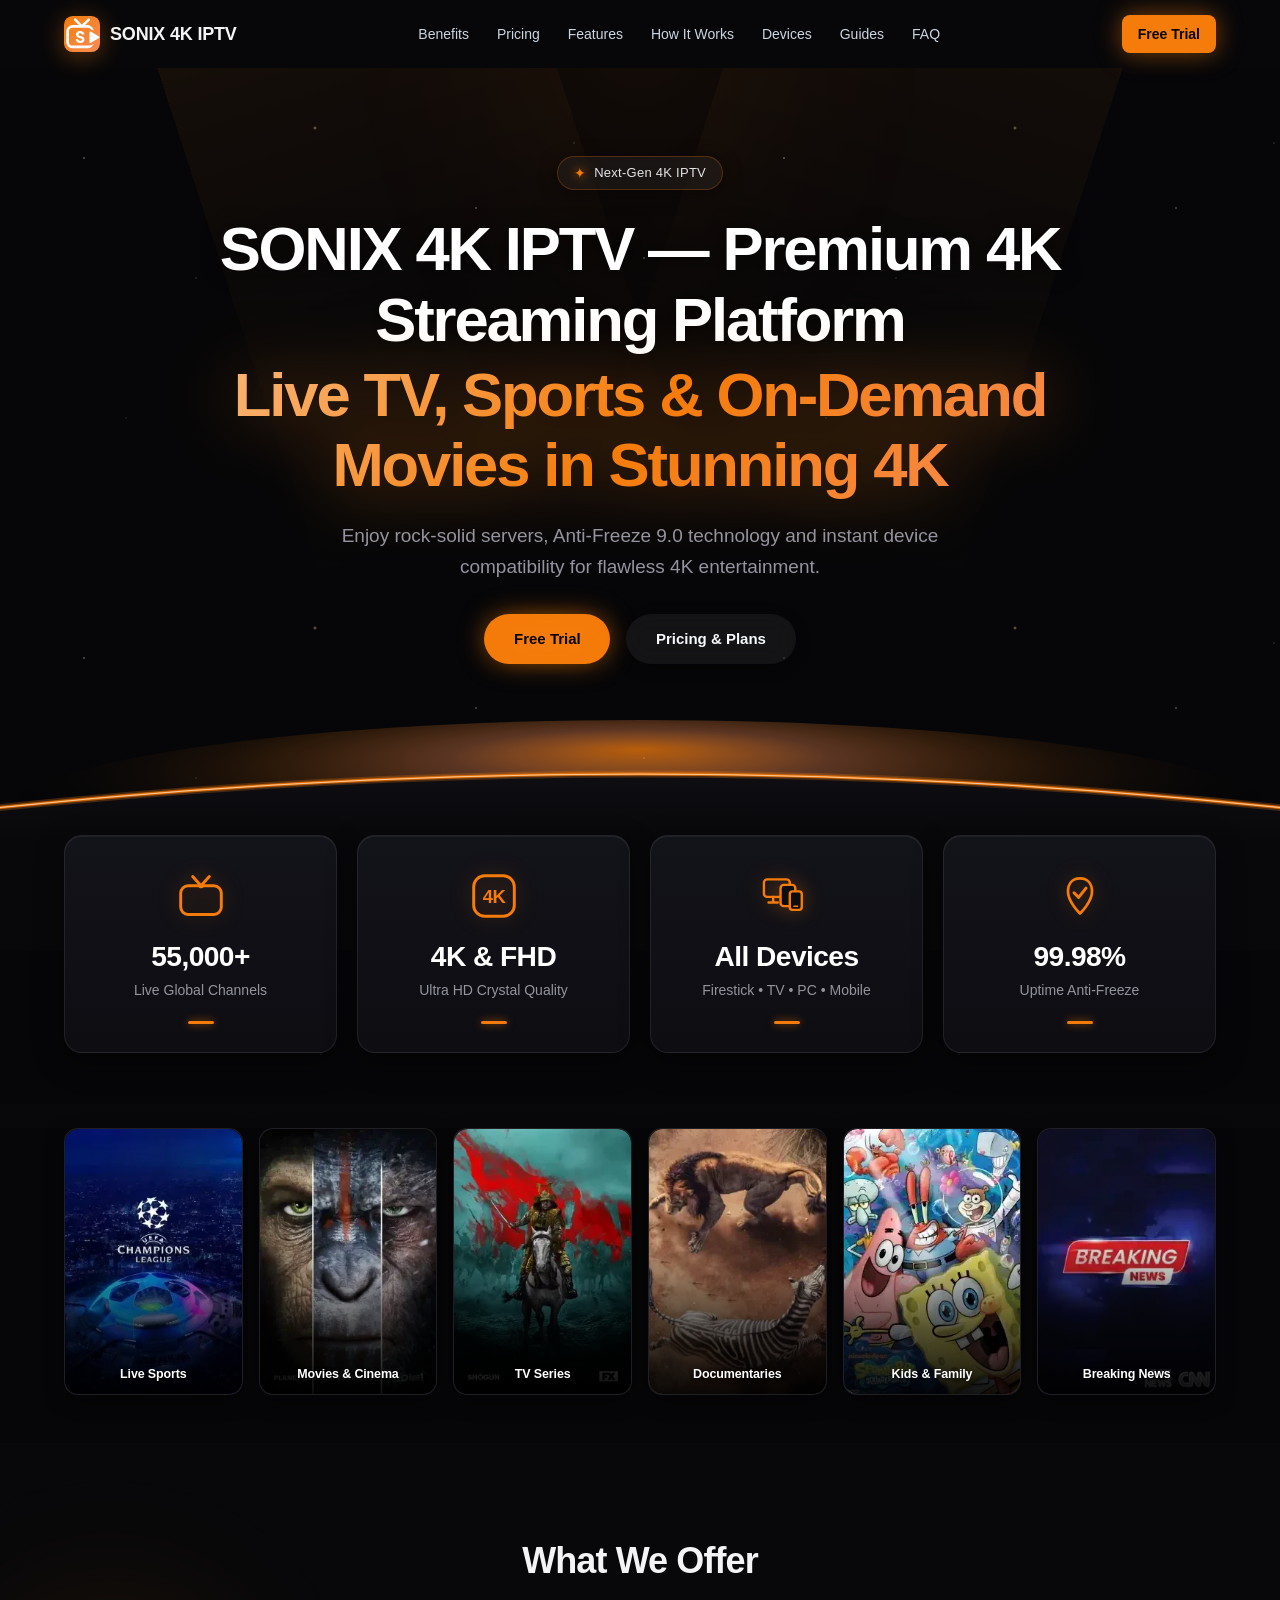
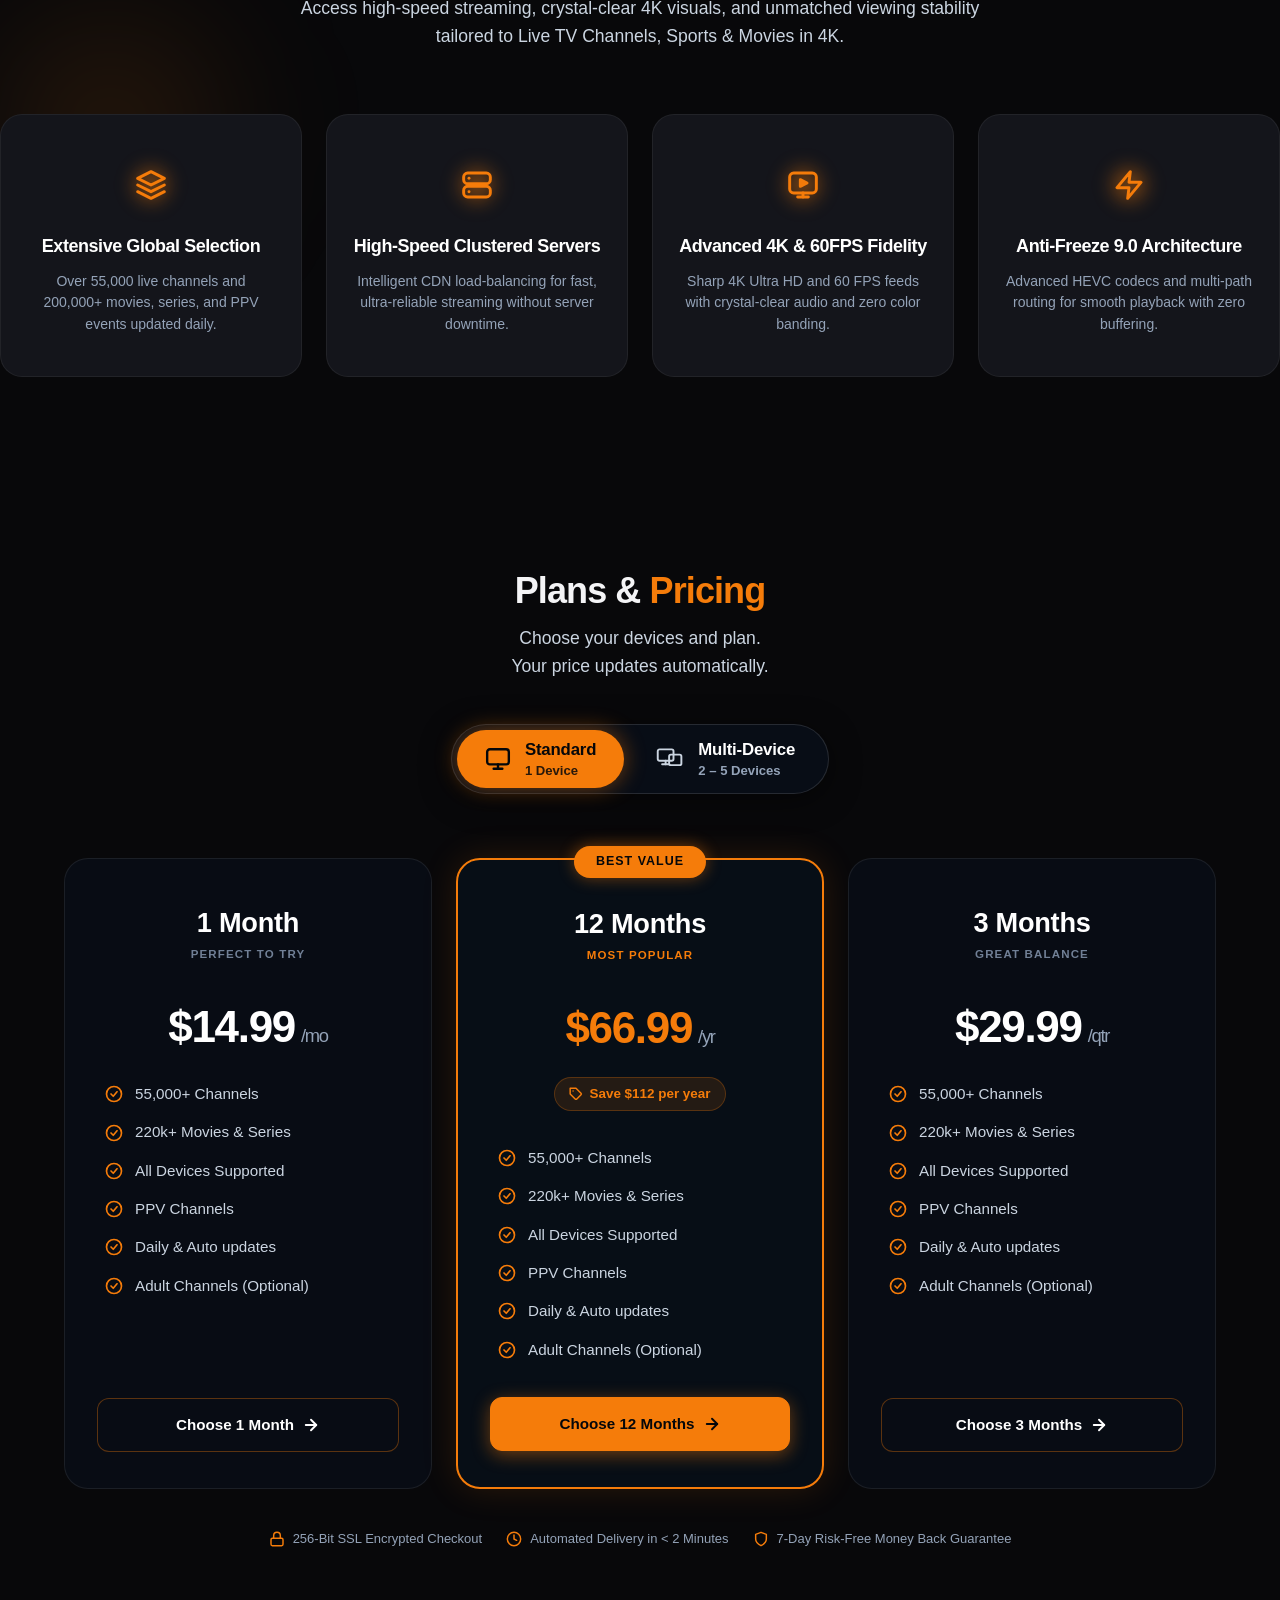
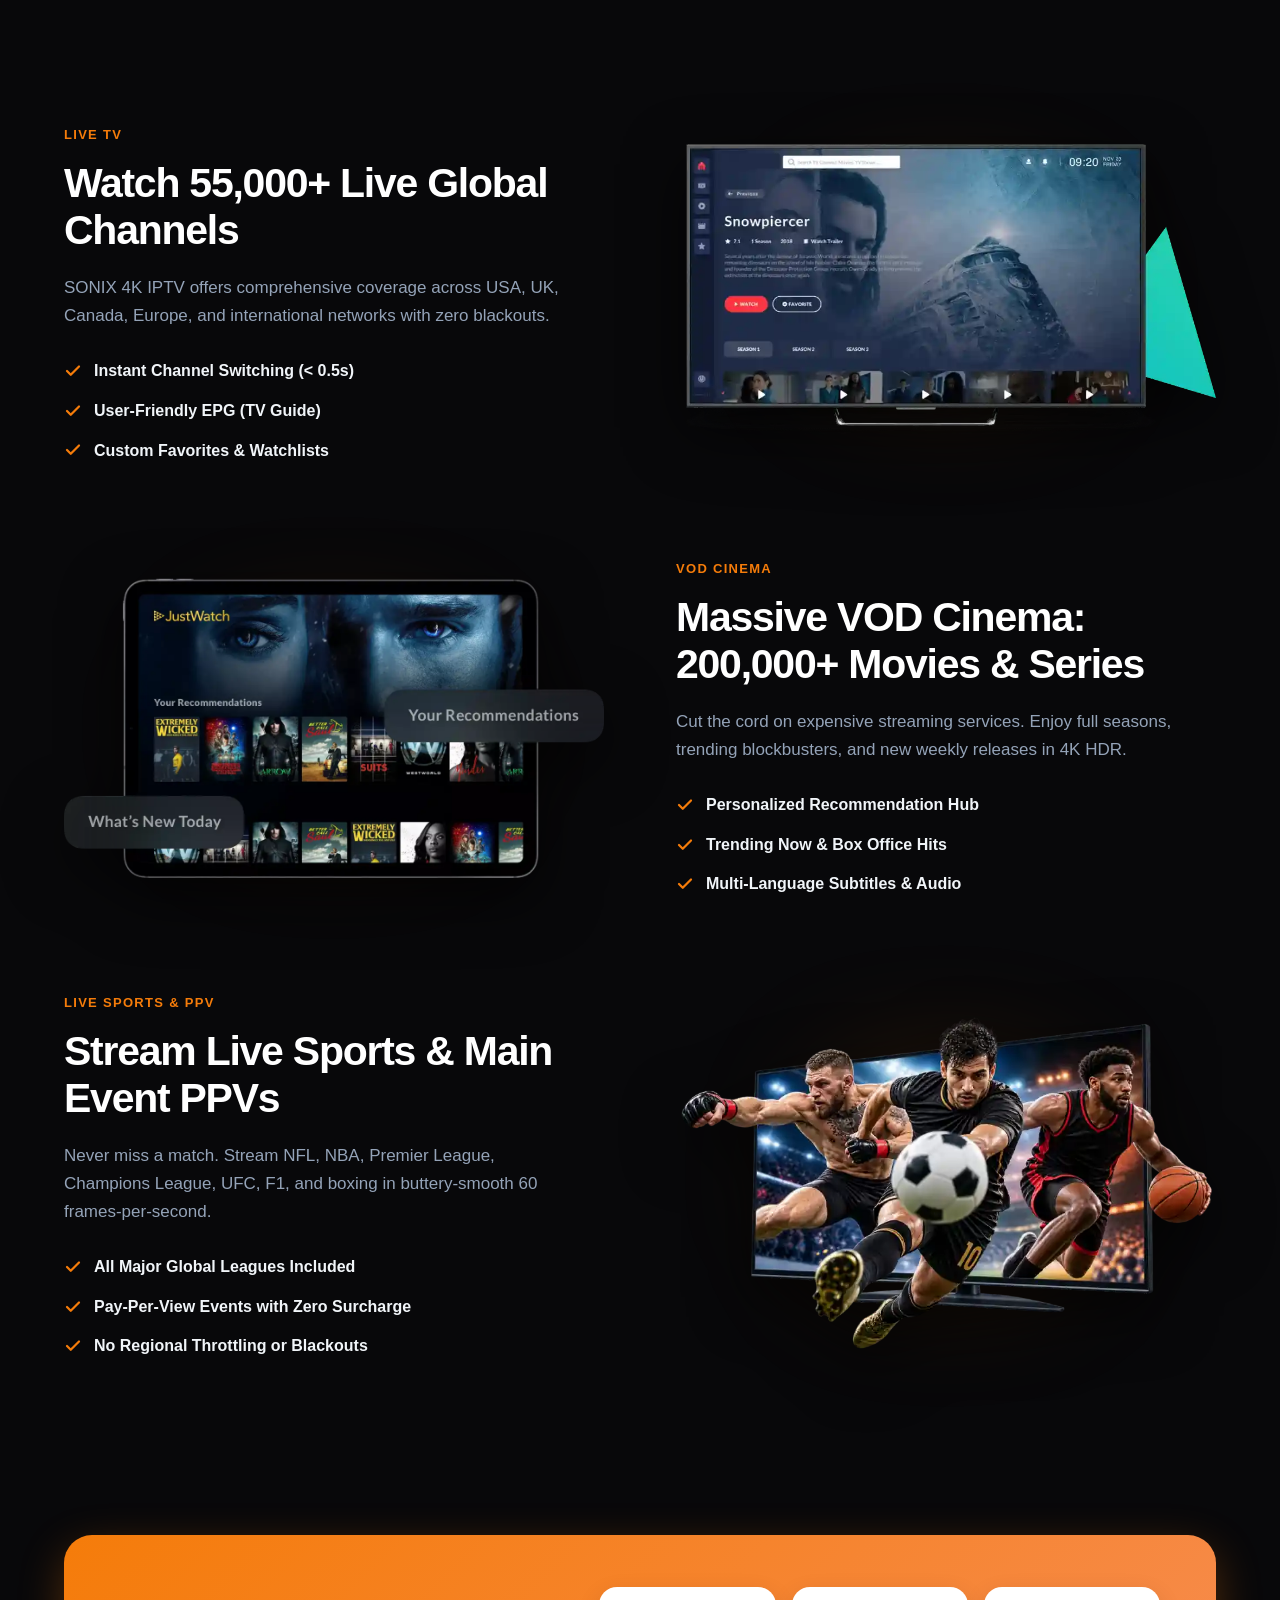
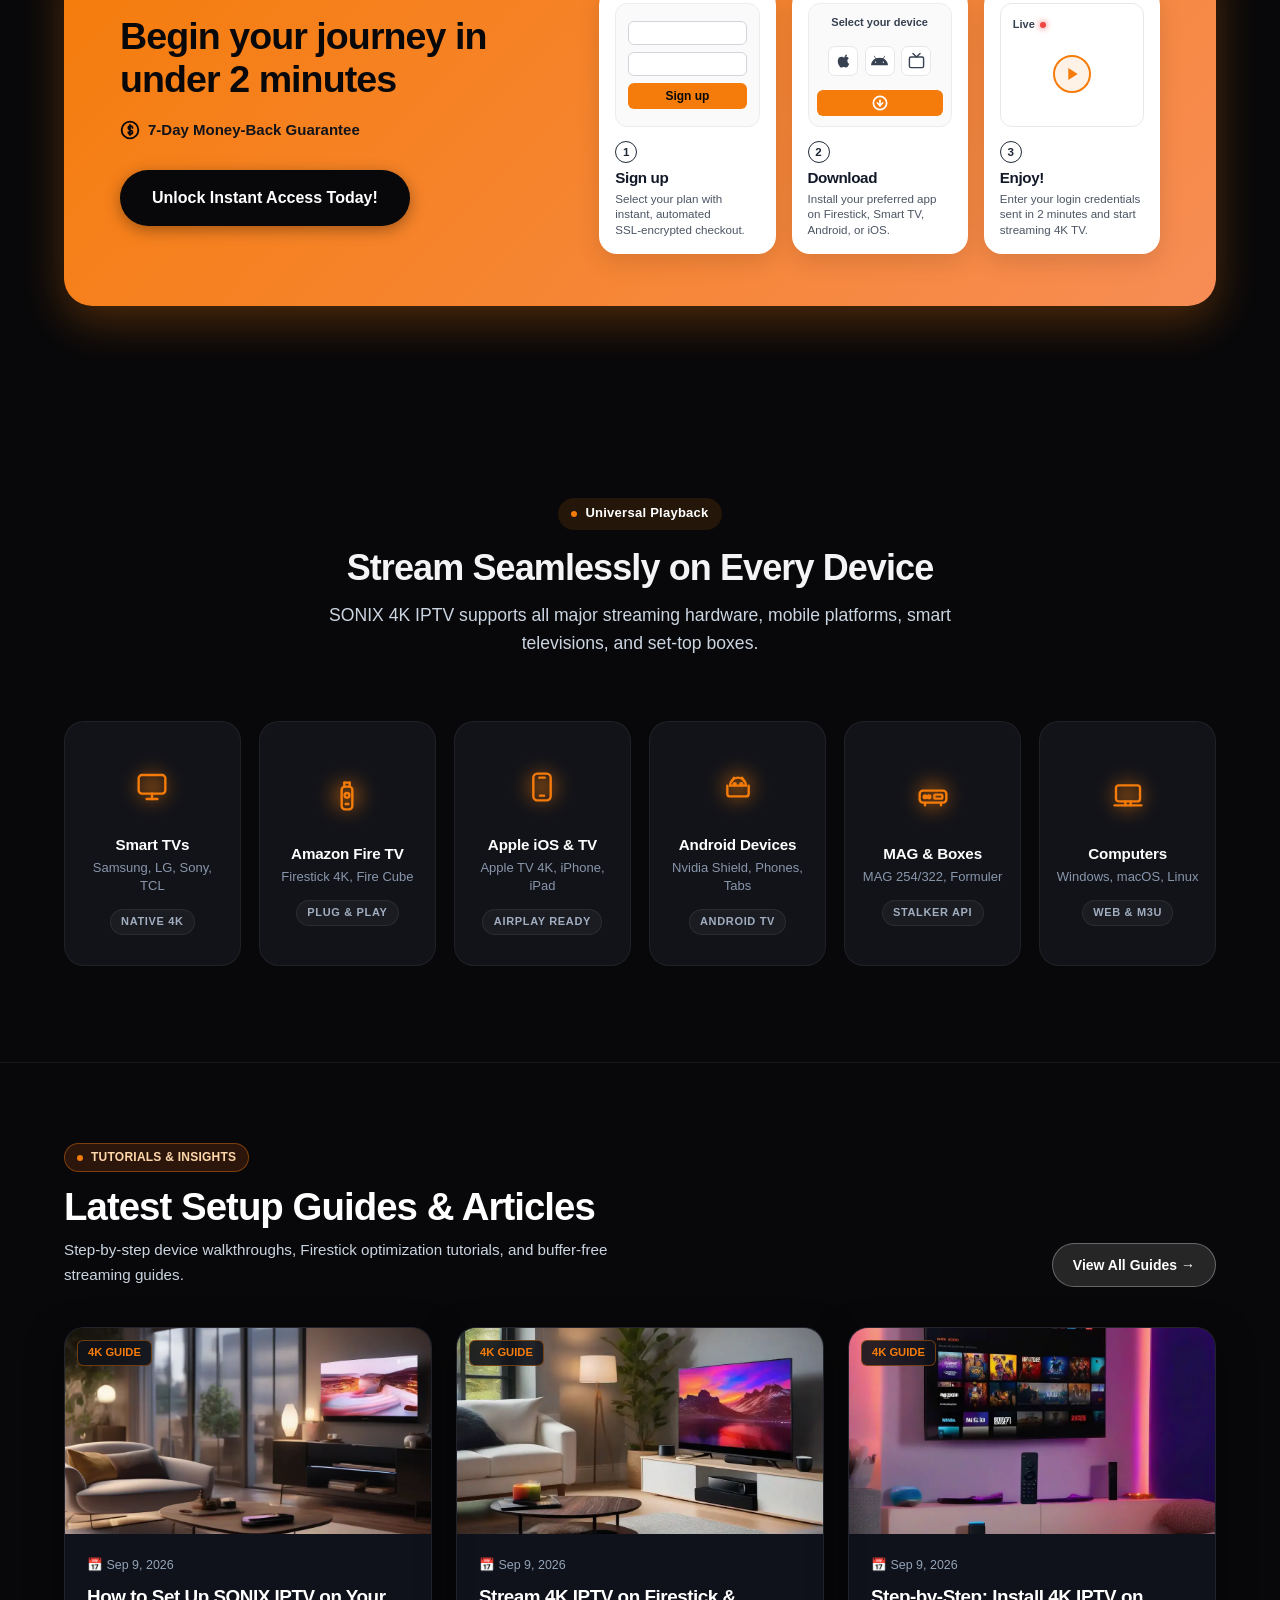
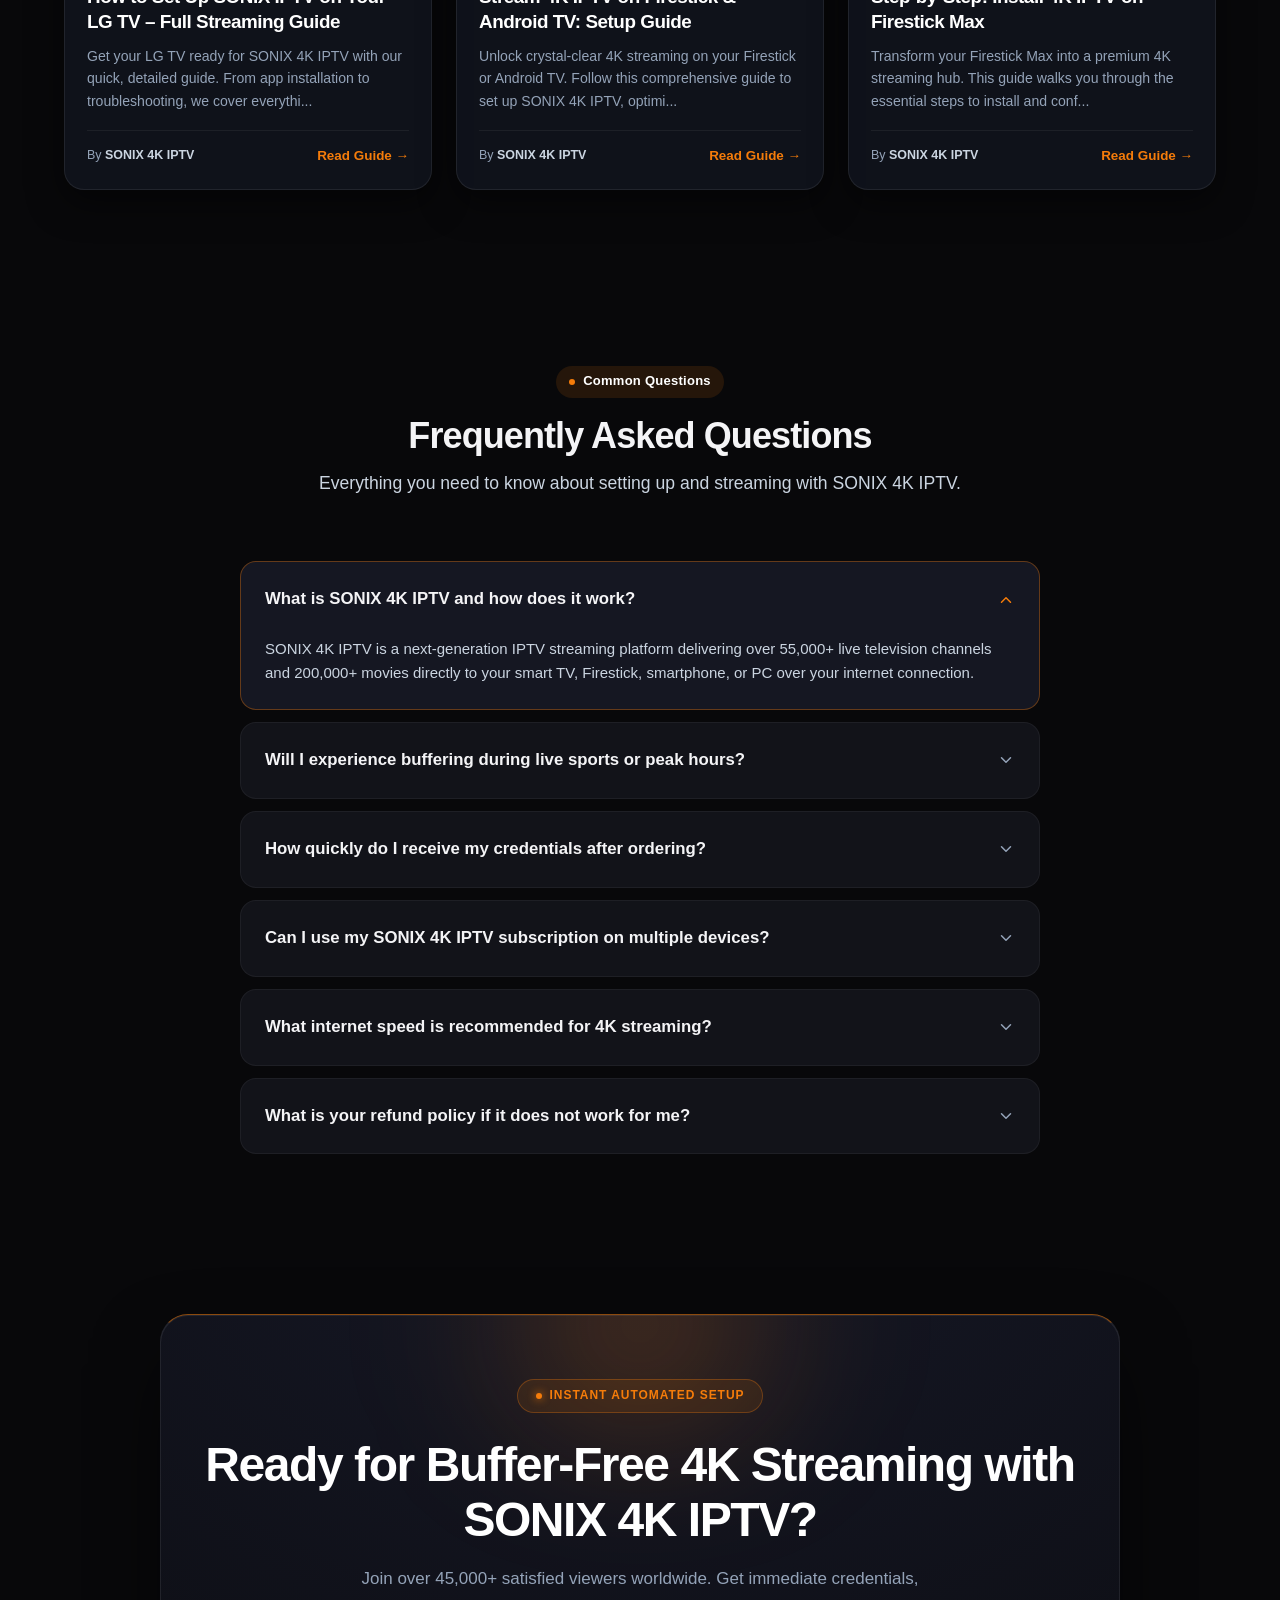
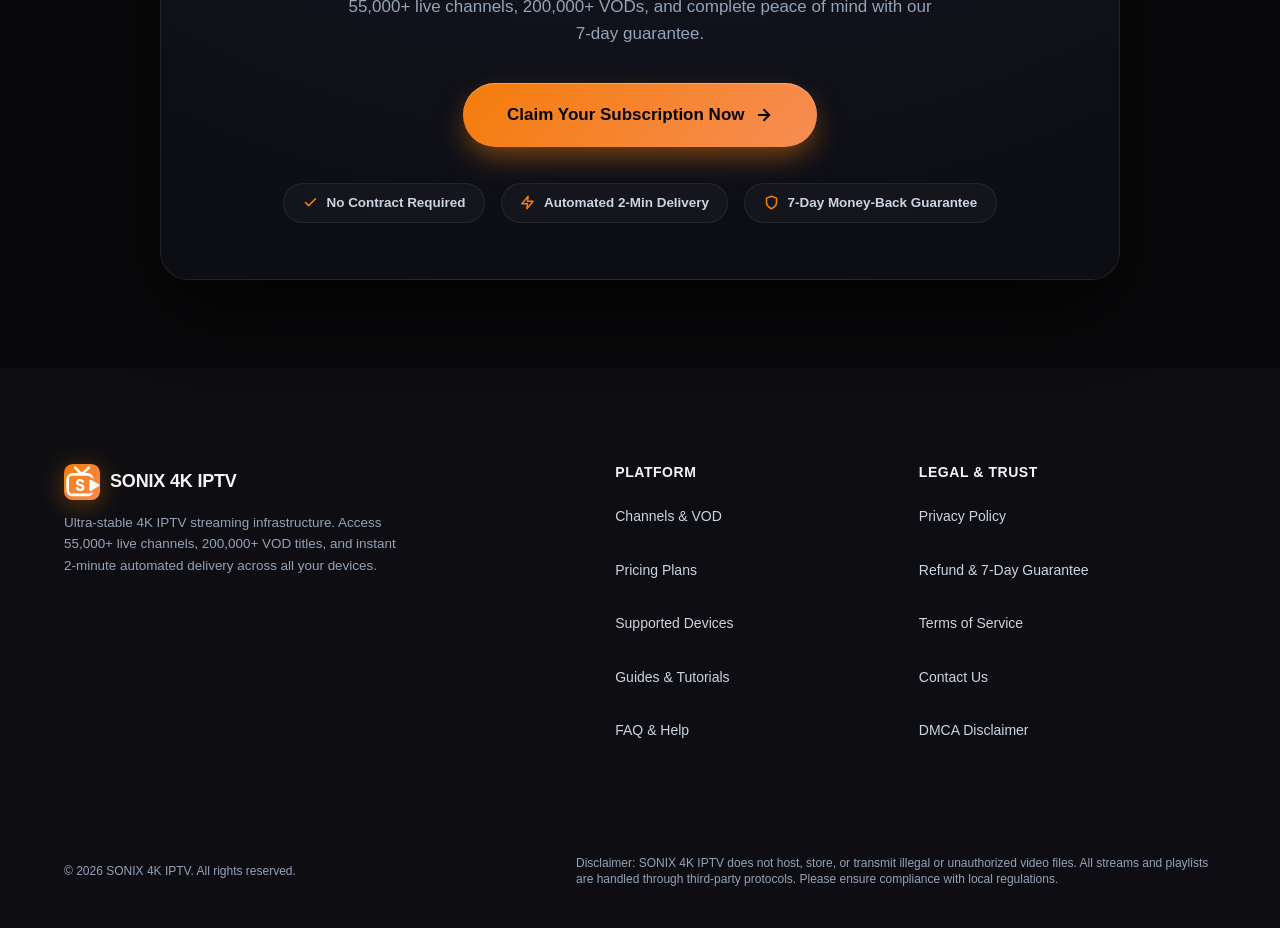
==== commit e1b4e3a3: "Deploy IPTV site via TVKIX Site Manager [2026-10-08T20:43:28.122Z]" ====
--- a/index.html
+++ b/index.html
@@ -5,24 +5,24 @@
   <meta name="viewport" content="width=device-width, initial-scale=1.0">
   
   <!-- Primary SEO Meta Tags -->
-  <title>SONIX IPTV Ultra‑Fast 4K | 55K+ Channels | FREE TRIAL</title>
-  <meta name="description" content="Discover SONIX 4K IPTV – 55,000 live channels, 200K VOD, anti‑freeze tech & zero buffer. Get instant access now!">
+  <title>SONIX 4K IPTV Free Trial | Premium 4K Streaming</title>
+  <meta name="description" content="Start a free trial of SONIX 4K IPTV today – 55,000+ live channels, 200,000+ VOD titles, zero‑buffer 4K sports. Cancel anytime.">
   <meta name="robots" content="index, follow, max-snippet:-1, max-image-preview:large, max-video-preview:-1">
   <meta name="format-detection" content="telephone=no">
   <link rel="canonical" href="https://sonix4k.shop/">
   <meta name="theme-color" content="#08080a">
 
   <!-- Pure SVG Dynamic Brand Favicon & App Icons (Google SEO Compliant) -->
-  <link rel="icon" type="image/svg+xml" href="data:image/svg+xml;utf8,%3Csvg%20xmlns%3D%22http%3A%2F%2Fwww.w3.org%2F2000%2Fsvg%22%20viewBox%3D%220%200%20100%20100%22%20width%3D%22100%25%22%20height%3D%22100%25%22%3E%0A%20%20%3Cdefs%3E%0A%20%20%20%20%3ClinearGradient%20id%3D%22tvkixBrandGrad%22%20x1%3D%220%25%22%20y1%3D%220%25%22%20x2%3D%22100%25%22%20y2%3D%22100%25%22%3E%0A%20%20%20%20%20%20%3Cstop%20offset%3D%220%25%22%20stop-color%3D%22%23ff6e2e%22%2F%3E%0A%20%20%20%20%20%20%3Cstop%20offset%3D%22100%25%22%20stop-color%3D%22%23a855f7%22%2F%3E%0A%20%20%20%20%3C%2FlinearGradient%3E%0A%20%20%20%20%3Cmask%20id%3D%22tvCutout_3u88x9%22%3E%0A%20%20%20%20%20%20%3Crect%20width%3D%22100%22%20height%3D%22100%22%20fill%3D%22%23ffffff%22%2F%3E%0A%20%20%20%20%20%20%3Cpath%20d%3D%22M%2073.5%2046%20L%2096%2059%20L%2073.5%2072%20Z%22%20fill%3D%22%23000000%22%20stroke%3D%22%23000000%22%20stroke-width%3D%2218.5%22%20stroke-linejoin%3D%22round%22%20stroke-linecap%3D%22round%22%2F%3E%0A%20%20%20%20%3C%2Fmask%3E%0A%20%20%3C%2Fdefs%3E%0A%20%20%3Crect%20width%3D%22100%22%20height%3D%22100%22%20rx%3D%2224%22%20fill%3D%22url(%23tvkixBrandGrad)%22%2F%3E%0A%20%20%3Cpath%20d%3D%22M%2031%2010%20L%2049.5%2029%20L%2069%2010%22%20fill%3D%22none%22%20stroke%3D%22%23ffffff%22%20stroke-width%3D%227%22%20stroke-linecap%3D%22round%22%20stroke-linejoin%3D%22round%22%2F%3E%0A%20%20%3Crect%20x%3D%2210%22%20y%3D%2229%22%20width%3D%2269%22%20height%3D%2257%22%20rx%3D%2214%22%20fill%3D%22none%22%20stroke%3D%22%23ffffff%22%20stroke-width%3D%227.5%22%20stroke-linejoin%3D%22round%22%20stroke-linecap%3D%22round%22%20mask%3D%22url(%23tvCutout_3u88x9)%22%2F%3E%0A%20%20%3Cpath%20d%3D%22M%2073.5%2046%20L%2096%2059%20L%2073.5%2072%20Z%22%20fill%3D%22%23ffffff%22%20stroke%3D%22%23ffffff%22%20stroke-width%3D%225.5%22%20stroke-linejoin%3D%22round%22%20stroke-linecap%3D%22round%22%2F%3E%0A%20%20%3Ctext%20x%3D%2244%22%20y%3D%2258%22%20font-family%3D%22-apple-system%2C%20BlinkMacSystemFont%2C%20'Plus%20Jakarta%20Sans'%2C%20'Arial%20Black'%2C%20'Montserrat'%2C%20sans-serif%22%20font-size%3D%2244%22%20font-weight%3D%22900%22%20fill%3D%22%23ffffff%22%20text-anchor%3D%22middle%22%20dominant-baseline%3D%22central%22%3ES%3C%2Ftext%3E%0A%3C%2Fsvg%3E">
+  <link rel="icon" type="image/svg+xml" href="data:image/svg+xml;utf8,%3Csvg%20xmlns%3D%22http%3A%2F%2Fwww.w3.org%2F2000%2Fsvg%22%20viewBox%3D%220%200%20100%20100%22%20width%3D%22100%25%22%20height%3D%22100%25%22%3E%0A%20%20%3Cdefs%3E%0A%20%20%20%20%3ClinearGradient%20id%3D%22tvkixBrandGrad%22%20x1%3D%220%25%22%20y1%3D%220%25%22%20x2%3D%22100%25%22%20y2%3D%22100%25%22%3E%0A%20%20%20%20%20%20%3Cstop%20offset%3D%220%25%22%20stop-color%3D%22%23f57c0a%22%2F%3E%0A%20%20%20%20%20%20%3Cstop%20offset%3D%22100%25%22%20stop-color%3D%22%23f78d55%22%2F%3E%0A%20%20%20%20%3C%2FlinearGradient%3E%0A%20%20%20%20%3Cmask%20id%3D%22tvCutout_ssx2lh%22%3E%0A%20%20%20%20%20%20%3Crect%20width%3D%22100%22%20height%3D%22100%22%20fill%3D%22%23ffffff%22%2F%3E%0A%20%20%20%20%20%20%3Cpath%20d%3D%22M%2073.5%2046%20L%2096%2059%20L%2073.5%2072%20Z%22%20fill%3D%22%23000000%22%20stroke%3D%22%23000000%22%20stroke-width%3D%2218.5%22%20stroke-linejoin%3D%22round%22%20stroke-linecap%3D%22round%22%2F%3E%0A%20%20%20%20%3C%2Fmask%3E%0A%20%20%3C%2Fdefs%3E%0A%20%20%3Crect%20width%3D%22100%22%20height%3D%22100%22%20rx%3D%2224%22%20fill%3D%22url(%23tvkixBrandGrad)%22%2F%3E%0A%20%20%3Cpath%20d%3D%22M%2031%2010%20L%2049.5%2029%20L%2069%2010%22%20fill%3D%22none%22%20stroke%3D%22%23ffffff%22%20stroke-width%3D%227%22%20stroke-linecap%3D%22round%22%20stroke-linejoin%3D%22round%22%2F%3E%0A%20%20%3Crect%20x%3D%2210%22%20y%3D%2229%22%20width%3D%2269%22%20height%3D%2257%22%20rx%3D%2214%22%20fill%3D%22none%22%20stroke%3D%22%23ffffff%22%20stroke-width%3D%227.5%22%20stroke-linejoin%3D%22round%22%20stroke-linecap%3D%22round%22%20mask%3D%22url(%23tvCutout_ssx2lh)%22%2F%3E%0A%20%20%3Cpath%20d%3D%22M%2073.5%2046%20L%2096%2059%20L%2073.5%2072%20Z%22%20fill%3D%22%23ffffff%22%20stroke%3D%22%23ffffff%22%20stroke-width%3D%225.5%22%20stroke-linejoin%3D%22round%22%20stroke-linecap%3D%22round%22%2F%3E%0A%20%20%3Ctext%20x%3D%2244%22%20y%3D%2258%22%20font-family%3D%22-apple-system%2C%20BlinkMacSystemFont%2C%20'Plus%20Jakarta%20Sans'%2C%20'Arial%20Black'%2C%20'Montserrat'%2C%20sans-serif%22%20font-size%3D%2244%22%20font-weight%3D%22900%22%20fill%3D%22%23ffffff%22%20text-anchor%3D%22middle%22%20dominant-baseline%3D%22central%22%3ES%3C%2Ftext%3E%0A%3C%2Fsvg%3E">
   <link rel="alternate icon" type="image/svg+xml" href="/assets/favicon.svg">
-  <link rel="apple-touch-icon" href="data:image/svg+xml;utf8,%3Csvg%20xmlns%3D%22http%3A%2F%2Fwww.w3.org%2F2000%2Fsvg%22%20viewBox%3D%220%200%20100%20100%22%20width%3D%22100%25%22%20height%3D%22100%25%22%3E%0A%20%20%3Cdefs%3E%0A%20%20%20%20%3ClinearGradient%20id%3D%22tvkixBrandGrad%22%20x1%3D%220%25%22%20y1%3D%220%25%22%20x2%3D%22100%25%22%20y2%3D%22100%25%22%3E%0A%20%20%20%20%20%20%3Cstop%20offset%3D%220%25%22%20stop-color%3D%22%23ff6e2e%22%2F%3E%0A%20%20%20%20%20%20%3Cstop%20offset%3D%22100%25%22%20stop-color%3D%22%23a855f7%22%2F%3E%0A%20%20%20%20%3C%2FlinearGradient%3E%0A%20%20%20%20%3Cmask%20id%3D%22tvCutout_3u88x9%22%3E%0A%20%20%20%20%20%20%3Crect%20width%3D%22100%22%20height%3D%22100%22%20fill%3D%22%23ffffff%22%2F%3E%0A%20%20%20%20%20%20%3Cpath%20d%3D%22M%2073.5%2046%20L%2096%2059%20L%2073.5%2072%20Z%22%20fill%3D%22%23000000%22%20stroke%3D%22%23000000%22%20stroke-width%3D%2218.5%22%20stroke-linejoin%3D%22round%22%20stroke-linecap%3D%22round%22%2F%3E%0A%20%20%20%20%3C%2Fmask%3E%0A%20%20%3C%2Fdefs%3E%0A%20%20%3Crect%20width%3D%22100%22%20height%3D%22100%22%20rx%3D%2224%22%20fill%3D%22url(%23tvkixBrandGrad)%22%2F%3E%0A%20%20%3Cpath%20d%3D%22M%2031%2010%20L%2049.5%2029%20L%2069%2010%22%20fill%3D%22none%22%20stroke%3D%22%23ffffff%22%20stroke-width%3D%227%22%20stroke-linecap%3D%22round%22%20stroke-linejoin%3D%22round%22%2F%3E%0A%20%20%3Crect%20x%3D%2210%22%20y%3D%2229%22%20width%3D%2269%22%20height%3D%2257%22%20rx%3D%2214%22%20fill%3D%22none%22%20stroke%3D%22%23ffffff%22%20stroke-width%3D%227.5%22%20stroke-linejoin%3D%22round%22%20stroke-linecap%3D%22round%22%20mask%3D%22url(%23tvCutout_3u88x9)%22%2F%3E%0A%20%20%3Cpath%20d%3D%22M%2073.5%2046%20L%2096%2059%20L%2073.5%2072%20Z%22%20fill%3D%22%23ffffff%22%20stroke%3D%22%23ffffff%22%20stroke-width%3D%225.5%22%20stroke-linejoin%3D%22round%22%20stroke-linecap%3D%22round%22%2F%3E%0A%20%20%3Ctext%20x%3D%2244%22%20y%3D%2258%22%20font-family%3D%22-apple-system%2C%20BlinkMacSystemFont%2C%20'Plus%20Jakarta%20Sans'%2C%20'Arial%20Black'%2C%20'Montserrat'%2C%20sans-serif%22%20font-size%3D%2244%22%20font-weight%3D%22900%22%20fill%3D%22%23ffffff%22%20text-anchor%3D%22middle%22%20dominant-baseline%3D%22central%22%3ES%3C%2Ftext%3E%0A%3C%2Fsvg%3E">
+  <link rel="apple-touch-icon" href="data:image/svg+xml;utf8,%3Csvg%20xmlns%3D%22http%3A%2F%2Fwww.w3.org%2F2000%2Fsvg%22%20viewBox%3D%220%200%20100%20100%22%20width%3D%22100%25%22%20height%3D%22100%25%22%3E%0A%20%20%3Cdefs%3E%0A%20%20%20%20%3ClinearGradient%20id%3D%22tvkixBrandGrad%22%20x1%3D%220%25%22%20y1%3D%220%25%22%20x2%3D%22100%25%22%20y2%3D%22100%25%22%3E%0A%20%20%20%20%20%20%3Cstop%20offset%3D%220%25%22%20stop-color%3D%22%23f57c0a%22%2F%3E%0A%20%20%20%20%20%20%3Cstop%20offset%3D%22100%25%22%20stop-color%3D%22%23f78d55%22%2F%3E%0A%20%20%20%20%3C%2FlinearGradient%3E%0A%20%20%20%20%3Cmask%20id%3D%22tvCutout_ssx2lh%22%3E%0A%20%20%20%20%20%20%3Crect%20width%3D%22100%22%20height%3D%22100%22%20fill%3D%22%23ffffff%22%2F%3E%0A%20%20%20%20%20%20%3Cpath%20d%3D%22M%2073.5%2046%20L%2096%2059%20L%2073.5%2072%20Z%22%20fill%3D%22%23000000%22%20stroke%3D%22%23000000%22%20stroke-width%3D%2218.5%22%20stroke-linejoin%3D%22round%22%20stroke-linecap%3D%22round%22%2F%3E%0A%20%20%20%20%3C%2Fmask%3E%0A%20%20%3C%2Fdefs%3E%0A%20%20%3Crect%20width%3D%22100%22%20height%3D%22100%22%20rx%3D%2224%22%20fill%3D%22url(%23tvkixBrandGrad)%22%2F%3E%0A%20%20%3Cpath%20d%3D%22M%2031%2010%20L%2049.5%2029%20L%2069%2010%22%20fill%3D%22none%22%20stroke%3D%22%23ffffff%22%20stroke-width%3D%227%22%20stroke-linecap%3D%22round%22%20stroke-linejoin%3D%22round%22%2F%3E%0A%20%20%3Crect%20x%3D%2210%22%20y%3D%2229%22%20width%3D%2269%22%20height%3D%2257%22%20rx%3D%2214%22%20fill%3D%22none%22%20stroke%3D%22%23ffffff%22%20stroke-width%3D%227.5%22%20stroke-linejoin%3D%22round%22%20stroke-linecap%3D%22round%22%20mask%3D%22url(%23tvCutout_ssx2lh)%22%2F%3E%0A%20%20%3Cpath%20d%3D%22M%2073.5%2046%20L%2096%2059%20L%2073.5%2072%20Z%22%20fill%3D%22%23ffffff%22%20stroke%3D%22%23ffffff%22%20stroke-width%3D%225.5%22%20stroke-linejoin%3D%22round%22%20stroke-linecap%3D%22round%22%2F%3E%0A%20%20%3Ctext%20x%3D%2244%22%20y%3D%2258%22%20font-family%3D%22-apple-system%2C%20BlinkMacSystemFont%2C%20'Plus%20Jakarta%20Sans'%2C%20'Arial%20Black'%2C%20'Montserrat'%2C%20sans-serif%22%20font-size%3D%2244%22%20font-weight%3D%22900%22%20fill%3D%22%23ffffff%22%20text-anchor%3D%22middle%22%20dominant-baseline%3D%22central%22%3ES%3C%2Ftext%3E%0A%3C%2Fsvg%3E">
   <link rel="manifest" href="site.webmanifest">
 
   <!-- Open Graph / Facebook -->
   <meta property="og:type" content="website">
   <meta property="og:url" content="https://sonix4k.shop/">
-  <meta property="og:title" content="SONIX IPTV Ultra‑Fast 4K | 55K+ Channels | FREE TRIAL">
-  <meta property="og:description" content="Discover SONIX 4K IPTV – 55,000 live channels, 200K VOD, anti‑freeze tech & zero buffer. Get instant access now!">
+  <meta property="og:title" content="SONIX 4K IPTV Free Trial | Premium 4K Streaming">
+  <meta property="og:description" content="Start a free trial of SONIX 4K IPTV today – 55,000+ live channels, 200,000+ VOD titles, zero‑buffer 4K sports. Cancel anytime.">
   <meta property="og:site_name" content="SONIX 4K IPTV">
   <meta property="og:image" content="https://sonix4k.shop/assets/images/og-preview.jpg">
   <meta property="og:image:width" content="1200">
@@ -31,8 +31,8 @@
 
   <!-- Twitter / X -->
   <meta name="twitter:card" content="summary_large_image">
-  <meta name="twitter:title" content="SONIX IPTV Ultra‑Fast 4K | 55K+ Channels | FREE TRIAL">
-  <meta name="twitter:description" content="Discover SONIX 4K IPTV – 55,000 live channels, 200K VOD, anti‑freeze tech & zero buffer. Get instant access now!">
+  <meta name="twitter:title" content="SONIX 4K IPTV Free Trial | Premium 4K Streaming">
+  <meta name="twitter:description" content="Start a free trial of SONIX 4K IPTV today – 55,000+ live channels, 200,000+ VOD titles, zero‑buffer 4K sports. Cancel anytime.">
   <meta name="twitter:image" content="https://sonix4k.shop/assets/images/og-preview.jpg">
 
   <!-- Self-Hosted Critical Variable Font loaded via @font-face with font-display: swap -->
@@ -40,6 +40,708 @@
   <!-- Main Stylesheet -->
   <style>
 @font-face{font-family:"Plus Jakarta Sans";font-style:normal;font-weight:400 800;font-display:swap;src:url("/assets/fonts/plus-jakarta-sans.woff2") format("woff2");unicode-range:U+0000-00FF,U+0131,U+0152-0153,U+02BB-02BC,U+02C6,U+02DA,U+02DC,U+0304,U+0308,U+0329,U+2000-206F,U+20AC,U+2122,U+2191,U+2193,U+2212,U+2215,U+FEFF,U+FFFD}:root{--bg-page:#08080a;--bg-surface:#0e0e12;--bg-card:#131318;--bg-card-hover:#181820;--bg-subtle:#1c1c24;--border-subtle:transparent;--border-medium:transparent;--border-accent:transparent;--border-highlight:transparent;--accent:#f97316;--accent-hover:#ea580c;--accent-light:rgba(249,115,22,0.12);--accent-text:#fed7aa;--status-green:#22c55e;--status-green-bg:rgba(34,197,94,0.12);--text-primary:#f4f4f6;--text-secondary:#cbd5e1;--text-muted:#94a3b8;--text-inverse:#08080a;--font-family:"Plus Jakarta Sans",-apple-system,BlinkMacSystemFont,"Segoe UI",Roboto,Oxygen,Ubuntu,Cantarell,"Helvetica Neue",sans-serif;--line-height-base:1.6;--line-height-heading:1.2;--space-xs:0.5rem;--space-sm:0.75rem;--space-md:1rem;--space-lg:1.5rem;--space-xl:2.5rem;--space-2xl:4rem;--space-3xl:6rem;--max-width:1200px;--radius-sm:4px;--radius-md:8px;--radius-lg:12px;--radius-full:9999px;--transition-fast:0.15s ease;--transition-normal:0.25s ease}*,*::before,*::after{box-sizing:border-box;margin:0;padding:0}html{font-family:var(--font-family);font-size:16px;line-height:var(--line-height-base);color:var(--text-secondary);background-color:var(--bg-page);scroll-behavior:smooth;-webkit-text-size-adjust:100%;text-rendering:optimizeLegibility}body{min-height:100vh;display:flex;flex-direction:column;background-color:var(--bg-page);color:var(--text-secondary);overflow-x:hidden}h1,h2,h3,h4,h5,h6{color:var(--text-primary);font-weight:700;line-height:var(--line-height-heading);letter-spacing:-0.025em}h1{font-size:clamp(2rem,5vw,3.25rem);font-weight:800;margin-bottom:var(--space-md)}h2{font-size:clamp(1.75rem,3.5vw,2.25rem);margin-bottom:var(--space-sm)}h3{font-size:1.25rem;margin-bottom:var(--space-xs)}p{margin-bottom:var(--space-md)}p:last-child{margin-bottom:0}a{color:inherit;text-decoration:none;transition:color var(--transition-fast)}a:hover{color:var(--text-primary)}ul,ol{list-style:none}:focus-visible{outline:2px solid var(--accent);outline-offset:3px}.container{width:100%;max-width:var(--max-width);margin-inline:auto;padding-inline:var(--space-md)}@media (min-width:768px){.container{padding-inline:var(--space-lg)}}.section{padding-block:var(--space-2xl);border-bottom:none;scroll-margin-top:90px}@media (min-width:768px){.section{padding-block:var(--space-3xl)}}.section-header{text-align:center;max-width:680px;margin-inline:auto;margin-bottom:var(--space-2xl)}.section-header p{color:var(--text-secondary);font-size:1.1rem}.pill-badge{display:inline-flex;align-items:center;gap:0.5rem;padding:0.35rem 0.85rem;font-size:0.8125rem;font-weight:600;letter-spacing:0.02em;color:var(--accent-text);background-color:var(--accent-light);border:none;border-radius:var(--radius-full);margin-bottom:var(--space-md)}.pill-badge .dot{width:6px;height:6px;border-radius:50%;background-color:var(--accent)}.status-pill{display:inline-flex;align-items:center;gap:0.375rem;font-size:0.75rem;font-weight:500;color:#86efac;background-color:var(--status-green-bg);padding:0.25rem 0.625rem;border-radius:var(--radius-full);border:none}.status-pill .indicator{width:6px;height:6px;border-radius:50%;background-color:var(--status-green)}@media (max-width:640px){.header-actions .status-pill{display:none}}.btn{display:inline-flex;align-items:center;justify-content:center;gap:0.5rem;padding:0.75rem 1.5rem;font-size:0.9375rem;font-weight:600;border-radius:var(--radius-md);border:none;cursor:pointer;white-space:nowrap;transition:background-color var(--transition-fast),transform var(--transition-fast);text-decoration:none}.btn:active{transform:translateY(1px)}.btn-primary{background:linear-gradient(135deg,#c2410c 0%,#9a3412 100%);color:#ffffff !important;font-weight:700;border:none}.btn-primary:hover{background-color:var(--accent-hover);color:#ffffff}.btn-secondary{background-color:var(--bg-card);color:var(--text-primary);border:none}.btn-secondary:hover{background-color:var(--bg-subtle);color:#ffffff}.btn-block{width:100%}.btn-sm{padding:0.5rem 1rem;font-size:0.875rem}.btn-group{display:flex;flex-direction:column;gap:0.75rem;width:100%}@media (min-width:480px){.btn-group{flex-direction:row;justify-content:center;width:auto}}.site-header{position:sticky;top:0;z-index:100;background-color:rgba(8,8,10,0.95);border-bottom:none;backdrop-filter:blur(8px);-webkit-backdrop-filter:blur(8px)}.header-container{display:flex;align-items:center;justify-content:space-between;height:68px}.brand-logo{display:flex;align-items:center;gap:0.625rem;font-size:1.125rem;font-weight:700;color:var(--text-primary);letter-spacing:-0.01em}.logo-icon{display:inline-flex;align-items:center;justify-content:center;width:32px;height:32px;background-color:var(--accent);color:#ffffff;border-radius:var(--radius-sm);font-weight:900;font-size:1rem}.brand-accent{color:var(--accent)}.nav-menu{display:none}@media (min-width:900px){.nav-menu{display:flex;align-items:center;gap:1.75rem}}.nav-link{font-size:0.875rem;font-weight:500;color:var(--text-secondary)}.nav-link:hover{color:var(--text-primary)}.header-actions{display:flex;align-items:center;gap:0.875rem}.menu-toggle{display:flex;flex-direction:column;justify-content:center;gap:5px;width:38px;height:38px;padding:8px;background-color:var(--bg-card);border:none;border-radius:var(--radius-sm);cursor:pointer;color:var(--text-primary)}@media (min-width:900px){.menu-toggle{display:none}}.menu-bar{display:block;width:100%;height:2px;background-color:var(--text-primary);transition:transform var(--transition-fast),opacity var(--transition-fast)}.menu-toggle[aria-expanded="true"] .menu-bar:nth-child(1){transform:translateY(7px) rotate(45deg)}.menu-toggle[aria-expanded="true"] .menu-bar:nth-child(2){opacity:0}.menu-toggle[aria-expanded="true"] .menu-bar:nth-child(3){transform:translateY(-7px) rotate(-45deg)}.mobile-nav{display:none;position:fixed;top:68px;left:0;right:0;bottom:0;background-color:#08080a;border-bottom:none;padding:var(--space-xl) var(--space-lg);flex-direction:column;gap:var(--space-md);z-index:999;overflow-y:auto}.mobile-nav.is-open{display:flex}@media (min-width:900px){.mobile-nav{display:none !important}}.mobile-nav-link{font-size:1.125rem;font-weight:600;color:var(--text-primary);padding-block:0.5rem;border-bottom:none}.hero-section{position:relative;background-color:#060608;padding-top:clamp(3.5rem,7vw,5.5rem);padding-bottom:clamp(2rem,4vw,3.5rem);text-align:center;overflow:hidden}.hero-cosmic-backdrop{position:absolute;inset:0;pointer-events:none;overflow:hidden;z-index:1;contain:strict}.light-ray{position:absolute;top:-120px;width:380px;height:600px;opacity:0.16;transform-origin:top center;pointer-events:none;will-change:transform}.light-ray-left{left:10%;background:linear-gradient(180deg,rgba(255,140,60,0.5) 0%,rgba(255,90,20,0.08) 60%,transparent 100%);transform:rotate(-18deg)}.light-ray-right{right:10%;background:linear-gradient(180deg,rgba(255,140,60,0.45) 0%,rgba(255,90,20,0.08) 60%,transparent 100%);transform:rotate(18deg)}.light-ray-center{left:50%;transform:translateX(-50%);width:550px;height:480px;background:radial-gradient(ellipse at top,rgba(255,107,43,0.2) 0%,rgba(255,80,10,0.05) 50%,transparent 80%);opacity:0.35}.cosmic-stars{position:absolute;inset:0;background-image:radial-gradient(1.5px 1.5px at 12% 18%,rgba(255,255,255,0.65),transparent),radial-gradient(1px 1px at 28% 42%,rgba(255,255,255,0.45),transparent),radial-gradient(2px 2px at 45% 12%,rgba(255,210,170,0.75),transparent),radial-gradient(1.5px 1.5px at 68% 28%,rgba(255,255,255,0.55),transparent),radial-gradient(1px 1px at 82% 15%,rgba(255,255,255,0.45),transparent),radial-gradient(1.5px 1.5px at 92% 38%,rgba(255,210,170,0.65),transparent),radial-gradient(1px 1px at 18% 70%,rgba(255,255,255,0.35),transparent),radial-gradient(1.5px 1.5px at 84% 68%,rgba(255,255,255,0.4),transparent);background-repeat:repeat;background-size:700px 500px;opacity:0.7}.hero-container{position:relative;z-index:3}.hero-content{max-width:860px;margin-inline:auto;display:flex;flex-direction:column;align-items:center}.hero-badge-pill{display:inline-flex;align-items:center;gap:0.5rem;padding:0.35rem 1rem;background:rgba(255,255,255,0.05);border:none;border-radius:var(--radius-full);font-size:0.8125rem;font-weight:500;letter-spacing:0.02em;color:#e4e4e7;margin-bottom:1.5rem;backdrop-filter:blur(12px);-webkit-backdrop-filter:blur(12px);box-shadow:0 4px 20px rgba(0,0,0,0.4);transition:background-color var(--transition-fast),transform var(--transition-fast)}.hero-badge-pill:hover{background:rgba(255,255,255,0.08);transform:translateY(-1px)}.badge-spark{color:#f97316;font-size:0.875rem;text-shadow:0 0 10px rgba(249,115,22,0.9),0 0 20px rgba(249,115,22,0.5);line-height:1}.hero-title{display:flex;flex-direction:column;align-items:center;gap:0.25rem;font-size:clamp(2.1rem,5.2vw,3.85rem);font-weight:800;line-height:1.15;letter-spacing:-0.035em;margin-bottom:1.25rem}.title-top{color:#ffffff;text-shadow:0 2px 20px rgba(0,0,0,0.8)}.title-bottom{color:#ff6e2e;background:linear-gradient(135deg,#ff7a30 0%,#f95716 50%,#ea580c 100%);-webkit-background-clip:text;-webkit-text-fill-color:transparent;background-clip:text;filter:drop-shadow(0 0 35px rgba(249,115,22,0.45))}.hero-description{font-size:clamp(1rem,2vw,1.1875rem);color:#9494a0;line-height:1.6;max-width:640px;margin-inline:auto;margin-bottom:2rem}.hero-btn-group{display:flex;flex-direction:row;align-items:center;justify-content:center;gap:1rem;flex-wrap:wrap;margin-bottom:2.5rem}.btn-pill{display:inline-flex;align-items:center;justify-content:center;gap:0.5rem;padding:0.8rem 1.85rem;font-size:0.9375rem;font-weight:600;border-radius:var(--radius-full);border:none;cursor:pointer;white-space:nowrap}.btn-pill,.btn-pill span,.btn-pill:link,.btn-pill:visited{text-decoration:none}.btn-pill-primary,.btn-pill-primary span,.btn-pill-primary:link,.btn-pill-primary:visited{background:var(--accent);color:#050507 !important;font-weight:800 !important;border:none;box-shadow:0 0 25px rgba(249,115,22,0.45),0 4px 14px rgba(0,0,0,0.4)}.btn-pill-primary:hover,.btn-pill-primary:hover span{transform:translateY(-2px) scale(1.02);box-shadow:0 0 35px rgba(249,115,22,0.7),0 6px 22px rgba(0,0,0,0.5);color:#000000 !important}.btn-pill-glass{background-color:rgba(255,255,255,0.06);color:#f8fafc !important;border:none;backdrop-filter:blur(12px);-webkit-backdrop-filter:blur(12px);box-shadow:0 4px 15px rgba(0,0,0,0.3)}.btn-pill-glass span{color:#f8fafc !important}.btn-pill-glass:hover{background-color:rgba(255,255,255,0.12);color:#ffffff !important;transform:translateY(-2px);box-shadow:0 6px 20px rgba(0,0,0,0.4)}.hero-horizon{position:relative;width:100%;margin-top:1rem;margin-bottom:-15px;overflow:visible;pointer-events:none;z-index:2;display:flex;justify-content:center}.horizon-svg{width:100%;height:clamp(140px,18vw,240px);display:block;overflow:visible}.hero-metrics-container{position:relative;z-index:3;margin-top:-115px}@media (max-width:640px){.hero-metrics-container{margin-top:-50px}.hero-btn-group{flex-direction:column;width:100%;max-width:320px;margin-inline:auto}.btn-pill{width:100%}.horizon-svg{height:120px}}.metrics-grid{display:grid;grid-template-columns:repeat(2,1fr);gap:1rem;margin-top:0}@media (min-width:860px){.metrics-grid{grid-template-columns:repeat(4,1fr);gap:1.25rem}}.metric-card{position:relative;background-color:#0c0c11;background:linear-gradient(180deg,#13131a 0%,#0d0d12 100%);border:1px solid rgba(255,255,255,0.08);border-radius:18px;padding:2.25rem 1rem 1.75rem 1rem;display:flex;flex-direction:column;align-items:center;justify-content:center;text-align:center;box-shadow:0 10px 30px rgba(0,0,0,0.4),inset 0 1px 0 rgba(255,255,255,0.06);transition:transform var(--transition-normal),box-shadow var(--transition-normal),border-color var(--transition-normal),background-color var(--transition-normal)}.metric-card:hover{transform:translateY(-3px);background-color:#101016;border-color:rgba(255,106,26,0.4);box-shadow:0 14px 40px rgba(0,0,0,0.55),0 0 25px rgba(249,115,22,0.15)}.metric-icon-wrap{display:flex;align-items:center;justify-content:center;width:56px;height:48px;max-width:56px;max-height:48px;background:transparent;border:none;margin-inline:auto;margin-bottom:1.25rem;overflow:visible;flex-shrink:0}.metric-icon-art{width:56px !important;height:48px !important;max-width:56px !important;max-height:48px !important;display:block;flex-shrink:0;filter:drop-shadow(0 0 10px rgba(255,106,26,0.22));transition:transform var(--transition-fast),filter var(--transition-fast)}.metric-card:hover .metric-icon-art{transform:scale(1.06);filter:drop-shadow(0 0 16px rgba(255,106,26,0.5))}.metric-val{font-size:clamp(1.35rem,2.2vw,1.85rem);font-weight:800;color:#ffffff;letter-spacing:-0.02em;line-height:1.2}.metric-val .accent-mark{color:#ff6a1a;margin-left:2px}.metric-label{font-size:clamp(0.78rem,1.15vw,0.875rem);color:#94949e;margin-top:0.45rem;line-height:1.4;font-weight:500}.metric-dash{display:block;width:26px;height:3px;border-radius:var(--radius-full);background-color:#ff6a1a;margin-top:1.25rem;box-shadow:0 0 8px rgba(255,106,26,0.5)}@media (max-width:640px){.metrics-grid{gap:0.65rem}.metric-card{padding:1.5rem 0.6rem 1.25rem 0.6rem;border-radius:14px}.metric-icon-wrap{height:44px;margin-bottom:0.85rem}.metric-icon-art{width:44px;height:38px}.metric-val{font-size:1.15rem}.metric-label{font-size:0.72rem}.metric-dash{margin-top:0.85rem;width:20px}}.hero-categories-section{position:relative;background-color:#060608;padding-bottom:2rem}.hero-categories-container{position:relative;z-index:3;margin-top:1.5rem;margin-bottom:1rem}.category-cards-grid{display:grid;grid-template-columns:repeat(3,1fr);gap:0.65rem}@media (min-width:860px){.category-cards-grid{grid-template-columns:repeat(6,1fr);gap:1rem}}.category-card{position:relative;display:flex;flex-direction:column;border-radius:14px;overflow:hidden;background-color:#0c0c11;border:1px solid rgba(255,255,255,0.08);text-decoration:none;cursor:pointer;box-shadow:0 6px 20px rgba(0,0,0,0.4);transition:transform var(--transition-normal),box-shadow var(--transition-normal),border-color var(--transition-normal)}.category-card:hover{transform:translateY(-4px) scale(1.02);border-color:rgba(255,106,26,0.45);box-shadow:0 12px 30px rgba(0,0,0,0.6),0 0 20px rgba(255,106,26,0.22)}.category-card-media{position:relative;width:100%;aspect-ratio:2 / 3;overflow:hidden;border-radius:14px;background-color:#08080a}.category-card-media img{width:100%;height:100%;object-fit:cover;display:block;transition:transform 0.45s cubic-bezier(0.16,1,0.3,1)}.category-card:hover .category-card-media img{transform:scale(1.07)}.category-card-overlay{position:absolute;inset:0;background:linear-gradient(180deg,transparent 40%,rgba(0,0,0,0.65) 75%,rgba(0,0,0,0.92) 100%);pointer-events:none}.category-card-label{position:absolute;bottom:0.55rem;left:0.25rem;right:0.25rem;text-align:center;font-size:0.78rem;font-weight:600;color:#ffffff;letter-spacing:-0.01em;text-shadow:0 1px 4px rgba(0,0,0,0.9);pointer-events:none;white-space:nowrap;overflow:hidden;text-overflow:ellipsis;padding-inline:4px;transition:color var(--transition-fast)}.category-card:hover .category-card-label{color:#ff7a30}@media (max-width:640px){.hero-categories-container{margin-top:0.85rem;margin-bottom:0.5rem}.category-cards-grid{gap:0.45rem}.category-card{border-radius:10px}.category-card-media{border-radius:10px}.category-card-label{font-size:0.65rem;bottom:0.35rem}}.what-we-offer-section{position:relative;overflow:hidden}.what-we-offer-section::before{content:"";position:absolute;top:15%;left:-80px;width:380px;height:380px;background:radial-gradient(circle,rgba(255,106,26,0.14) 0%,rgba(255,106,26,0.03) 50%,transparent 70%);filter:blur(60px);pointer-events:none;z-index:0}.benefits-grid{position:relative;z-index:1;display:grid;grid-template-columns:1fr;gap:1.25rem}@media (min-width:640px){.benefits-grid{grid-template-columns:repeat(2,1fr)}}@media (min-width:1024px){.benefits-grid{grid-template-columns:repeat(4,1fr);gap:1.5rem}}.benefit-card{background-color:#14151b;border:1px solid rgba(255,255,255,0.06);border-radius:22px;padding:2.5rem 1.5rem;display:flex;flex-direction:column;align-items:center;text-align:center;height:100%;transition:transform 0.25s ease,border-color 0.25s ease,box-shadow 0.25s ease,background-color 0.25s ease}.benefit-card:hover{background-color:#181a22;border-color:rgba(255,106,26,0.35);transform:translateY(-4px);box-shadow:0 16px 36px -10px rgba(0,0,0,0.6),0 0 24px rgba(255,106,26,0.12)}.benefit-icon-wrapper{position:relative;width:60px;height:60px;display:flex;align-items:center;justify-content:center;color:#ff6a1a;margin-bottom:1.25rem;flex-shrink:0}.benefit-icon-glow{position:absolute;top:50%;left:50%;transform:translate(-50%,-50%);width:48px;height:48px;border-radius:50%;background:radial-gradient(circle,rgba(255,106,26,0.55) 0%,rgba(255,106,26,0.18) 50%,transparent 75%);filter:blur(8px);pointer-events:none;z-index:0}.benefit-icon-wrapper svg{position:relative;z-index:1;width:32px;height:32px;color:#ff6a1a}.benefit-title{font-size:1.125rem;font-weight:700;color:#ffffff;margin-bottom:0.75rem;line-height:1.3}.benefit-desc{font-size:0.875rem;color:#94a3b8;line-height:1.55;margin:0;max-width:250px}.features-showcase-section{padding:5rem 0;position:relative;overflow:hidden}.features-showcase{display:flex;flex-direction:column;gap:6rem}.feature-split-row{display:grid;grid-template-columns:1fr;align-items:center;gap:2.5rem}@media (min-width:992px){.feature-split-row{grid-template-columns:1fr 1fr;gap:4.5rem}.feature-split-row-reverse .feature-split-content{order:2}.feature-split-row-reverse .feature-split-media{order:1}}.feature-split-content{display:flex;flex-direction:column;justify-content:center}.feature-badge-tag{display:inline-block;font-size:0.8125rem;font-weight:800;text-transform:uppercase;letter-spacing:0.1em;color:#ff6a1a;margin-bottom:0.875rem}.feature-split-title{font-size:clamp(2rem,3.2vw,2.75rem);font-weight:800;line-height:1.15;letter-spacing:-0.03em;color:#ffffff;margin:0 0 1.25rem 0}.feature-split-desc{font-size:1.0625rem;line-height:1.65;color:#94a3b8;margin:0 0 1.75rem 0;max-width:520px}.feature-split-list{list-style:none;padding:0;margin:0;display:flex;flex-direction:column;gap:0.875rem}.feature-split-item{display:flex;align-items:center;gap:0.75rem;font-size:1rem;font-weight:600;color:#f1f5f9}.feature-check-icon{display:inline-flex;align-items:center;justify-content:center;color:#ff6a1a;flex-shrink:0}.feature-check-icon svg{width:18px;height:18px}.feature-split-media{position:relative;display:flex;justify-content:center;align-items:center}.feature-media-wrapper{position:relative;width:100%;max-width:620px;display:flex;align-items:center;justify-content:center}.feature-media-ambient{position:absolute;top:50%;left:50%;transform:translate(-50%,-50%);width:80%;height:80%;background:radial-gradient(circle,rgba(255,106,26,0.16) 0%,rgba(255,106,26,0.03) 60%,transparent 80%);filter:blur(50px);pointer-events:none;z-index:0}.feature-mockup-img{position:relative;z-index:1;width:100%;max-width:100%;height:auto;display:block;object-fit:contain;filter:drop-shadow(0 20px 30px rgba(0,0,0,0.65));transition:transform 0.35s cubic-bezier(0.16,1,0.3,1),filter 0.35s ease}.feature-mockup-img:hover{transform:translateY(-6px) scale(1.02);filter:drop-shadow(0 28px 42px rgba(0,0,0,0.8)) drop-shadow(0 0 25px rgba(255,106,26,0.22))}@media (max-width:768px){.features-showcase-section{padding:3.5rem 0}.features-showcase{gap:4rem}.feature-split-title{font-size:1.75rem}.feature-split-desc{font-size:0.9375rem;margin-bottom:1.25rem}.feature-split-item{font-size:0.9375rem}}.journey-banner{background:linear-gradient(135deg,#ff5500 0%,#ff6a1a 50%,#ff8833 100%);border-radius:28px;padding:3.25rem 3.5rem;display:grid;grid-template-columns:1fr;gap:2.5rem;align-items:center;position:relative;overflow:hidden;box-shadow:0 15px 45px rgba(255,106,26,0.22)}@media (min-width:1024px){.journey-banner{grid-template-columns:1fr 1.3fr;gap:3rem}}.journey-cta-col{display:flex;flex-direction:column;align-items:flex-start}.journey-title{font-size:2.35rem;font-weight:800;color:#08080a;line-height:1.15;letter-spacing:-0.025em;margin-bottom:1rem}.journey-guarantee{display:inline-flex;align-items:center;gap:0.5rem;font-size:0.9375rem;font-weight:700;color:#12131a;margin-bottom:1.75rem}.journey-guarantee svg{flex-shrink:0;color:#08080a}.journey-btn{display:inline-flex;align-items:center;justify-content:center;background-color:#08080a;color:#ffffff;font-size:1rem;font-weight:700;padding:0.95rem 2rem;border-radius:100px;text-decoration:none;box-shadow:0 4px 15px rgba(0,0,0,0.35);transition:transform var(--transition-fast),background-color var(--transition-fast),box-shadow var(--transition-fast)}.journey-btn:hover{background-color:#1a1b24;transform:translateY(-2px);box-shadow:0 6px 20px rgba(0,0,0,0.45)}.journey-steps-grid{display:grid;grid-template-columns:1fr;gap:1.25rem}@media (min-width:640px){.journey-steps-grid{grid-template-columns:repeat(3,1fr);gap:1rem}}.journey-step-card{background-color:#ffffff;border-radius:18px;padding:1rem;display:flex;flex-direction:column;box-shadow:0 8px 24px rgba(0,0,0,0.12);transition:transform var(--transition-fast),box-shadow var(--transition-fast)}.journey-step-card:hover{transform:translateY(-4px);box-shadow:0 12px 28px rgba(0,0,0,0.18)}.journey-mockup{background-color:#fafafa;border:1.5px solid #ececee;border-radius:12px;height:124px;padding:0.75rem;margin-bottom:0.875rem;display:flex;flex-direction:column;justify-content:center;position:relative;overflow:hidden}.mockup-signup{gap:0.45rem}.mockup-input-box{height:24px;width:100%;border:1.5px solid #d1d5db;border-radius:6px;background-color:#ffffff}.mockup-submit-btn{height:26px;width:100%;background:var(--accent);color:#08080a;border-radius:6px;font-size:0.75rem;font-weight:800;display:flex;align-items:center;justify-content:center}.mockup-download{justify-content:space-between;padding:0.65rem 0.5rem}.mockup-subheading{font-size:0.6875rem;font-weight:700;color:#374151;text-align:center}.mockup-device-tiles{display:flex;align-items:center;justify-content:center;gap:0.4rem}.mockup-tile{width:30px;height:30px;border:1.5px solid #e5e7eb;border-radius:7px;background-color:#ffffff;display:flex;align-items:center;justify-content:center;color:#374151}.mockup-download-btn{height:26px;width:100%;background:var(--accent);color:#ffffff;border-radius:6px;display:flex;align-items:center;justify-content:center}.mockup-enjoy{justify-content:space-between;border:1.5px solid #e5e7eb;background-color:#ffffff}.mockup-live-indicator{display:flex;align-items:center;gap:0.3rem;font-size:0.6875rem;font-weight:700;color:#374151}.mockup-live-indicator .live-dot{width:6px;height:6px;border-radius:50%;background-color:#ef4444;box-shadow:0 0 6px #ef4444}.mockup-play-center{margin:auto;width:38px;height:38px;border:2px solid var(--accent);border-radius:50%;display:flex;align-items:center;justify-content:center;color:var(--accent);background-color:rgba(255,106,26,0.08)}.mockup-play-center svg{margin-left:2px}.journey-step-footer{display:flex;flex-direction:column;align-items:flex-start}.journey-step-num{width:22px;height:22px;border:1.5px solid #1f2937;border-radius:50%;display:inline-flex;align-items:center;justify-content:center;font-size:0.725rem;font-weight:800;color:#1f2937;margin-bottom:0.35rem}.journey-step-title{font-size:0.95rem;font-weight:800;color:#111827;margin-bottom:0.25rem}.journey-step-desc{font-size:0.725rem;color:#4b5563;line-height:1.35;margin:0}@media (max-width:640px){.journey-banner{padding:2rem 1.25rem;border-radius:20px}.journey-title{font-size:1.75rem}.journey-btn{width:100%;text-align:center}}.pricing-cards-wrapper{display:grid;grid-template-columns:1fr;gap:2.25rem;max-width:1100px;margin:0 auto;align-items:stretch}@media (min-width:900px){.pricing-cards-wrapper{grid-template-columns:repeat(3,1fr);gap:1.5rem;align-items:center}}.price-plan-card{background-color:#0c0d12;border:1px solid rgba(255,255,255,0.08);border-radius:22px;padding:2.75rem 1.75rem 2rem 1.75rem;display:flex;flex-direction:column;position:relative;transition:transform var(--transition-fast),border-color var(--transition-fast),box-shadow var(--transition-fast)}.price-plan-card:hover{border-color:rgba(255,255,255,0.18);transform:translateY(-4px)}.price-plan-card.is-featured{background-color:#0e0f16;border:2px solid var(--accent);box-shadow:0 0 40px rgba(255,106,26,0.15);padding-top:3rem}@media (min-width:900px){.price-plan-card.is-featured{transform:scale(1.03);z-index:2}.price-plan-card.is-featured:hover{transform:scale(1.05) translateY(-4px)}}.plan-badge-top{position:absolute;top:-14px;left:50%;transform:translateX(-50%);background:var(--accent);color:#000000;font-size:0.75rem;font-weight:800;letter-spacing:0.08em;text-transform:uppercase;padding:0.35rem 1.15rem;border-radius:100px;box-shadow:0 4px 14px rgba(255,106,26,0.4);white-space:nowrap}.plan-card-head{text-align:center;margin-bottom:1.5rem}.plan-card-title{font-size:1.75rem;font-weight:800;color:#ffffff;margin-bottom:0.35rem}.plan-card-subtitle{font-size:0.6875rem;font-weight:700;letter-spacing:0.12em;text-transform:uppercase;color:#7e808e;margin-bottom:1.25rem}.plan-card-subtitle.featured-subtitle{color:var(--accent)}.plan-card-price-row{display:flex;align-items:baseline;justify-content:center;gap:0.25rem}.plan-card-amount{font-size:2.75rem;font-weight:800;color:#ffffff;letter-spacing:-0.03em;line-height:1}.plan-card-amount.featured-amount{font-size:3.25rem;color:var(--accent);letter-spacing:-0.04em}.plan-card-unit{font-size:0.9375rem;color:#8c8e9b;font-weight:500}.plan-billed-note{font-size:0.8125rem;color:#8c8e9b;font-weight:500;margin-top:0.35rem}.plan-savings-pill{display:inline-flex;align-items:center;justify-content:center;gap:0.375rem;background-color:rgba(255,106,26,0.1);border:1px solid rgba(255,106,26,0.25);color:var(--accent);font-size:0.8125rem;font-weight:600;padding:0.35rem 0.875rem;border-radius:100px;margin-top:0.75rem}.plan-savings-pill svg{flex-shrink:0}.plan-card-features{list-style:none;padding:0;margin:0 0 2rem 0;display:flex;flex-direction:column;gap:0.875rem;flex:1}.plan-card-feature{display:flex;align-items:center;gap:0.75rem;font-size:0.9375rem;color:#d1d3df}.plan-card-feature .check-icon{color:var(--accent);width:18px;height:18px;flex-shrink:0}.plan-card-btn{display:flex;align-items:center;justify-content:center;gap:0.5rem;width:100%;padding:0.95rem 1.25rem;border-radius:12px;font-size:0.95rem;font-weight:700;text-decoration:none;cursor:pointer;transition:all var(--transition-fast)}.plan-card-btn.outline-btn{background-color:rgba(255,255,255,0.03);border:1px solid rgba(255,255,255,0.12);color:#ffffff}.plan-card-btn.outline-btn:hover{background-color:rgba(255,255,255,0.08);border-color:rgba(255,255,255,0.25);transform:translateY(-2px)}.plan-card-btn.solid-featured-btn{background:var(--accent);border:none;color:#000000;box-shadow:0 4px 18px rgba(255,106,26,0.3)}.plan-card-btn.solid-featured-btn:hover{filter:brightness(1.08);box-shadow:0 6px 24px rgba(255,106,26,0.45);transform:translateY(-2px)}.plan-card-btn svg{transition:transform var(--transition-fast)}.plan-card-btn:hover svg{transform:translateX(3px)}.pricing-guarantee-row,.hero-trust-row{margin-top:var(--space-xl);text-align:center;display:flex;flex-wrap:wrap;align-items:center;justify-content:center;gap:1.5rem;font-size:0.8125rem;color:var(--text-muted)}.trust-item{display:inline-flex;align-items:center;gap:0.5rem;font-size:0.8125rem;color:var(--text-muted)}.trust-item svg{width:16px !important;height:16px !important;max-width:16px !important;max-height:16px !important;flex-shrink:0;color:var(--accent)}.devices-grid{display:grid;grid-template-columns:repeat(2,1fr);gap:1rem}@media (min-width:640px){.devices-grid{grid-template-columns:repeat(3,1fr);gap:1.25rem}}@media (min-width:1024px){.devices-grid{grid-template-columns:repeat(6,1fr);gap:1.15rem}}.device-card{background-color:#121319;border:1px solid rgba(255,255,255,0.06);border-radius:20px;padding:2.25rem 1rem 1.85rem;text-align:center;display:flex;flex-direction:column;align-items:center;justify-content:center;position:relative;overflow:hidden;transition:transform 0.25s cubic-bezier(0.16,1,0.3,1),background-color 0.25s ease,border-color 0.25s ease,box-shadow 0.25s ease}.device-card:hover{background-color:#161822;border-color:rgba(255,106,26,0.4);transform:translateY(-4px);box-shadow:0 16px 36px -10px rgba(0,0,0,0.65),0 0 24px rgba(255,106,26,0.1)}.device-icon-wrapper{position:relative;width:58px;height:58px;display:flex;align-items:center;justify-content:center;margin-bottom:1.15rem;color:#ff6a1a;flex-shrink:0}.device-icon-glow{position:absolute;top:50%;left:50%;transform:translate(-50%,-50%);width:44px;height:44px;border-radius:50%;background:radial-gradient(circle,rgba(255,106,26,0.5) 0%,rgba(255,106,26,0.15) 50%,transparent 75%);filter:blur(8px);pointer-events:none;z-index:0}.device-icon-wrapper svg{position:relative;z-index:1;width:32px;height:32px;stroke:#ff6a1a;transition:transform 0.25s cubic-bezier(0.16,1,0.3,1)}.device-card:hover .device-icon-wrapper svg{transform:scale(1.1)}.device-name{font-size:0.95rem;font-weight:700;color:#ffffff;margin:0 0 0.35rem 0;line-height:1.25;letter-spacing:-0.01em}.device-sub{font-size:0.8125rem;color:#8896ab;line-height:1.4;margin:0}.device-micro-tag{display:inline-block;margin-top:0.85rem;font-size:0.6875rem;font-weight:700;text-transform:uppercase;letter-spacing:0.06em;color:#a0aec0;background:rgba(255,255,255,0.04);border:1px solid rgba(255,255,255,0.07);padding:0.2rem 0.65rem;border-radius:999px;transition:color 0.25s ease,background-color 0.25s ease,border-color 0.25s ease}.device-card:hover .device-micro-tag{color:#ff8533;background:rgba(255,106,26,0.08);border-color:rgba(255,106,26,0.25)}.faq-list{max-width:800px;margin-inline:auto;display:flex;flex-direction:column;gap:var(--space-sm)}.faq-item{background-color:#121319;border:1px solid rgba(255,255,255,0.05);border-radius:16px;transition:background-color var(--transition-fast),border-color var(--transition-fast)}.faq-item[open]{background-color:#151722;border-color:rgba(255,106,26,0.25)}.faq-question{display:flex;align-items:center;justify-content:space-between;padding:var(--space-lg);font-size:1.05rem;font-weight:600;color:var(--text-primary);cursor:pointer;list-style:none;user-select:none}.faq-question::-webkit-details-marker{display:none}.faq-chevron{width:18px;height:18px;color:var(--text-muted);transition:transform var(--transition-normal);flex-shrink:0;margin-left:var(--space-md)}.faq-item[open] .faq-chevron{transform:rotate(180deg);color:var(--accent)}.faq-answer{padding:0 var(--space-lg) var(--space-lg);font-size:0.9375rem;color:var(--text-secondary);line-height:1.6}.faq-answer a{color:var(--accent-text);text-decoration:underline}.final-cta-section{padding-block:4rem 5.5rem;position:relative;scroll-margin-top:90px}.cta-banner{background:radial-gradient(100% 120% at 50% -20%,#161826 0%,#0d0e14 100%);border:1px solid rgba(255,255,255,0.08);border-top:1px solid rgba(255,106,26,0.45);border-radius:28px;padding:4rem 2.5rem 3.5rem;text-align:center;max-width:960px;margin-inline:auto;position:relative;overflow:hidden;box-shadow:0 32px 80px -16px rgba(0,0,0,0.8),inset 0 1px 0 rgba(255,255,255,0.08)}.cta-banner::before{content:"";position:absolute;top:-140px;left:50%;transform:translateX(-50%);width:520px;height:300px;background:radial-gradient(circle,rgba(255,106,26,0.22) 0%,rgba(255,106,26,0.04) 50%,transparent 75%);filter:blur(60px);pointer-events:none;z-index:0}.cta-banner>*{position:relative;z-index:1}.cta-pill-tag{display:inline-flex;align-items:center;gap:0.5rem;font-size:0.75rem;font-weight:700;text-transform:uppercase;letter-spacing:0.08em;color:#ff7a29;background:rgba(255,106,26,0.08);border:1px solid rgba(255,106,26,0.25);padding:0.38rem 1.1rem;border-radius:999px;margin-bottom:1.5rem}.cta-pill-tag .dot{width:6px;height:6px;border-radius:50%;background:#ff6a1a;box-shadow:0 0 8px #ff6a1a}.cta-title{font-size:clamp(2.1rem,3.8vw,3rem);font-weight:800;letter-spacing:-0.03em;line-height:1.15;color:#ffffff;margin:0 0 1.15rem 0}.cta-desc{font-size:1.0625rem;line-height:1.6;color:#94a3b8;max-width:620px;margin:0 auto 2.25rem}.cta-btn-wrapper{display:flex;justify-content:center;margin-bottom:2.25rem}.cta-main-btn{background:linear-gradient(135deg,#c2410c 0%,#9a3412 100%) !important;color:#ffffff !important;font-size:1.0625rem !important;font-weight:700 !important;padding:1.15rem 2.75rem !important;border-radius:999px !important;box-shadow:0 12px 28px -4px rgba(194,65,12,0.42),inset 0 1px 0 rgba(255,255,255,0.25) !important;display:inline-flex !important;align-items:center !important;gap:0.65rem !important;transition:transform 0.25s cubic-bezier(0.16,1,0.3,1),box-shadow 0.25s ease !important}.cta-main-btn:hover{transform:translateY(-2px) scale(1.02) !important;box-shadow:0 18px 38px -4px rgba(255,106,26,0.6) !important}.cta-trust-row{display:flex;flex-wrap:wrap;align-items:center;justify-content:center;gap:1rem}.cta-trust-badge{display:inline-flex;align-items:center;gap:0.55rem;font-size:0.84rem;font-weight:600;color:#cbd5e1;background:rgba(255,255,255,0.03);border:1px solid rgba(255,255,255,0.07);padding:0.5rem 1.15rem;border-radius:999px;transition:background-color 0.2s ease,border-color 0.2s ease}.cta-trust-badge:hover{background:rgba(255,255,255,0.05);border-color:rgba(255,255,255,0.12)}.cta-trust-badge svg{width:15px;height:15px;stroke:#ff7a29;flex-shrink:0}@media (max-width:768px){.cta-banner{padding:3.5rem 1.5rem;border-radius:24px}.cta-title{font-size:1.75rem}.cta-desc{font-size:0.9375rem}.cta-trust-row{flex-direction:column;gap:0.75rem}}.site-footer{background-color:var(--bg-surface);border-top:none;padding-block:var(--space-3xl) var(--space-xl);font-size:0.875rem}.footer-grid{display:grid;grid-template-columns:1fr;gap:var(--space-xl);margin-bottom:var(--space-2xl)}@media (min-width:640px){.footer-grid{grid-template-columns:1.5fr 1fr;gap:var(--space-xl)}}@media (min-width:1024px){.footer-grid{grid-template-columns:2fr 1fr 1.2fr;gap:3.5rem}}.footer-brand p{color:var(--text-muted);font-size:0.84rem;margin-top:var(--space-sm);max-width:360px;line-height:1.6}.footer-col-title{font-size:0.875rem;font-weight:700;text-transform:uppercase;letter-spacing:0.04em;color:var(--text-primary);margin-bottom:var(--space-md)}.footer-links{display:flex;flex-direction:column;gap:0.85rem}.footer-link{color:#cbd5e1;font-size:0.875rem;display:inline-flex;align-items:center;padding:8px 0;min-height:40px;box-sizing:border-box}.footer-link:hover{color:var(--accent)}.footer-bottom{padding-top:var(--space-xl);border-top:none;display:flex;flex-direction:column;gap:1rem;align-items:center;text-align:center;color:var(--text-muted);font-size:0.75rem}@media (min-width:768px){.footer-bottom{flex-direction:row;justify-content:space-between;text-align:left}}.footer-disclaimer{max-width:640px;line-height:1.4;color:#94a3b8}.policy-page-wrapper{padding-top:7rem;padding-bottom:6rem;position:relative;min-height:85vh}.policy-breadcrumbs{display:flex;align-items:center;justify-content:center;gap:0.5rem;font-size:0.8125rem;font-weight:600;color:var(--text-muted);margin-bottom:1.5rem}.policy-breadcrumbs a{color:var(--text-secondary);transition:color 0.2s ease}.policy-breadcrumbs a:hover{color:var(--accent)}.policy-header{text-align:center;max-width:760px;margin:0 auto 3rem}.policy-header h1{font-size:clamp(2.2rem,4vw,3rem);font-weight:800;letter-spacing:-0.03em;color:#ffffff;line-height:1.2;margin:0.75rem 0 0.5rem}.policy-last-updated{font-size:0.84rem;color:var(--text-muted)}.policy-card{background-color:#121319;border:1px solid rgba(255,255,255,0.07);border-radius:28px;padding:3.5rem 3rem;max-width:920px;margin-inline:auto;box-shadow:0 24px 64px -16px rgba(0,0,0,0.75),inset 0 1px 0 rgba(255,255,255,0.06)}.policy-section{margin-bottom:2.75rem}.policy-section:last-child{margin-bottom:0}.policy-section h2{font-size:1.35rem;font-weight:700;color:#ffffff;letter-spacing:-0.01em;margin:0 0 1rem;display:flex;align-items:center;gap:0.5rem}.policy-section p{font-size:0.95rem;line-height:1.7;color:#94a3b8;margin-bottom:1rem}.policy-section p:last-child{margin-bottom:0}.policy-section ul,.policy-section ol{padding-left:1.5rem;margin-bottom:1.25rem;color:#94a3b8}.policy-section li{font-size:0.9375rem;line-height:1.65;margin-bottom:0.5rem}.policy-section li strong{color:#e2e8f0}.policy-highlight{background:rgba(255,106,26,0.06);border:1px solid rgba(255,106,26,0.22);border-radius:20px;padding:1.75rem 2rem;margin:1.75rem 0;position:relative;overflow:hidden}.policy-highlight h3{font-size:1.1rem;font-weight:700;color:#ff8533;margin:0 0 0.5rem;display:flex;align-items:center;gap:0.5rem}.policy-highlight p{color:#cbd5e1;font-size:0.9375rem;line-height:1.6;margin:0}.policy-cta-box{margin-top:3rem;padding-top:2.5rem;border-top:1px solid rgba(255,255,255,0.06);display:flex;flex-direction:column;align-items:center;text-align:center;gap:1.25rem}@media (min-width:640px){.policy-cta-box{flex-direction:row;justify-content:space-between;text-align:left}}.policy-cta-box h3{font-size:1.15rem;font-weight:700;color:#ffffff;margin:0 0 0.25rem}.policy-cta-box p{font-size:0.875rem;color:var(--text-muted);margin:0}@media (max-width:768px){.policy-card{padding:2.25rem 1.5rem;border-radius:20px}.policy-section h2{font-size:1.2rem}}.contact-channels-simple{display:grid;grid-template-columns:1fr;gap:1.25rem;margin-bottom:2.5rem}@media (min-width:640px){.contact-channels-simple{grid-template-columns:1fr 1fr}}.contact-channel-item{background:rgba(255,255,255,0.02);border:1px solid rgba(255,255,255,0.06);border-radius:20px;padding:1.75rem 1.5rem;display:flex;align-items:flex-start;gap:1.15rem;transition:border-color 0.25s ease,background-color 0.25s ease,transform 0.25s ease}.contact-channel-item:hover{background:rgba(255,255,255,0.04);border-color:rgba(255,106,26,0.35);transform:translateY(-2px)}.contact-channel-icon{width:48px;height:48px;border-radius:14px;background:rgba(255,106,26,0.1);border:1px solid rgba(255,106,26,0.25);color:var(--accent);display:flex;align-items:center;justify-content:center;flex-shrink:0}.contact-channel-info h4{font-size:1.05rem;font-weight:700;color:#ffffff;margin:0 0 0.35rem}.contact-channel-info p{font-size:0.84rem;color:var(--text-muted);line-height:1.5;margin:0 0 0.85rem}.contact-channel-link{font-size:0.9375rem;font-weight:600;color:var(--accent);text-decoration:none;display:inline-flex;align-items:center;gap:0.4rem;transition:color 0.15s ease}.contact-channel-link:hover{color:#ff8533;text-decoration:underline}.contact-form-card{background:rgba(255,255,255,0.015);border:1px solid rgba(255,255,255,0.06);border-radius:20px;padding:2.25rem;margin-bottom:2.5rem}.contact-form-header{margin-bottom:1.75rem}.contact-form-header h3{font-size:1.25rem;font-weight:700;color:#ffffff;margin:0 0 0.35rem}.contact-form-header p{font-size:0.875rem;color:var(--text-muted);margin:0}.contact-form{display:grid;grid-template-columns:1fr;gap:1.25rem}.contact-form-row{display:grid;grid-template-columns:1fr;gap:1.25rem}@media (min-width:600px){.contact-form-row{grid-template-columns:1fr 1fr}}.form-group{display:flex;flex-direction:column;gap:0.45rem}.form-label{font-size:0.8125rem;font-weight:600;color:#cbd5e1}.form-input,.form-select,.form-textarea{width:100%;background-color:#0b0c10;border:1px solid rgba(255,255,255,0.09);border-radius:12px;padding:0.85rem 1rem;font-family:inherit;font-size:0.9375rem;color:#ffffff;outline:none;transition:border-color 0.2s ease,box-shadow 0.2s ease,background-color 0.2s ease}.form-input:focus,.form-select:focus,.form-textarea:focus{border-color:var(--accent);background-color:#0e0f14;box-shadow:0 0 0 3px rgba(255,106,26,0.15)}.form-input::placeholder,.form-textarea::placeholder{color:#475569}.form-select{cursor:pointer}.form-select option{background-color:#121319;color:#ffffff}.form-textarea{resize:vertical;min-height:110px}.contact-form-footer{margin-top:0.5rem;display:flex;flex-direction:column;gap:1rem;align-items:flex-start}@media (min-width:600px){.contact-form-footer{flex-direction:row;align-items:center;justify-content:space-between}}.contact-privacy-note{font-size:0.775rem;color:#94a3b8;margin:0}.contact-form-success{display:none;background:rgba(34,197,94,0.08);border:1px solid rgba(34,197,94,0.25);border-radius:14px;padding:1.25rem 1.5rem;margin-bottom:1.5rem;color:#4ade80;font-size:0.9rem;align-items:center;gap:0.75rem}.contact-form-success.is-visible{display:flex}@media (prefers-reduced-motion:reduce){*,*::before,*::after{animation-duration:0.01ms !important;animation-iteration-count:1 !important;transition-duration:0.01ms !important;scroll-behavior:auto !important}}
+
+/* ================= PRICING TAB TOGGLE ================= */
+:root {
+  --primary: var(--accent);
+  --primary-hover: var(--accent-hover);
+  --primary-glow: rgba(var(--brand-r, 249), var(--brand-g, 115), var(--brand-b, 22), 0.44);
+}
+.why-headline-green {
+  color: var(--primary);
+}
+.pricing-tabs-container {
+  display: inline-flex;
+  align-items: center;
+  background: #080d16;
+  border: 1.5px solid rgba(255, 255, 255, 0.12);
+  border-radius: 999px;
+  padding: 5px;
+  margin: 28px auto 0 auto;
+  position: relative;
+  box-shadow: 0 6px 30px rgba(0, 0, 0, 0.5);
+  gap: 4px;
+}
+.pricing-toggle-tab {
+  display: inline-flex;
+  align-items: center;
+  gap: 14px;
+  padding: 10px 28px;
+  border-radius: 999px;
+  border: none;
+  background: transparent;
+  cursor: pointer;
+  transition: all 0.25s cubic-bezier(0.4, 0, 0.2, 1);
+  text-decoration: none;
+  user-select: none;
+  text-align: left;
+}
+.pricing-toggle-tab:hover:not(.active) {
+  background: rgba(255, 255, 255, 0.04);
+}
+.pricing-toggle-tab .pricing-toggle-icon {
+  display: flex;
+  align-items: center;
+  justify-content: center;
+  flex-shrink: 0;
+  color: #cbd5e1;
+  transition: color 0.2s ease;
+}
+.pricing-toggle-tab .pricing-toggle-text {
+  display: flex;
+  flex-direction: column;
+  line-height: 1.15;
+  text-align: left;
+}
+.pricing-toggle-tab .pricing-toggle-title {
+  font-size: 1.05rem;
+  font-weight: 800;
+  color: #ffffff;
+  letter-spacing: -0.01em;
+  transition: color 0.2s ease;
+}
+.pricing-toggle-tab .pricing-toggle-sub {
+  font-size: 0.82rem;
+  font-weight: 600;
+  color: #94a3b8;
+  margin-top: 3px;
+  transition: color 0.2s ease;
+}
+.pricing-toggle-tab.active {
+  background: var(--primary);
+  box-shadow: 0 0 22px var(--primary-glow);
+}
+.pricing-toggle-tab.active .pricing-toggle-icon,
+.pricing-toggle-tab.active .pricing-toggle-title {
+  color: #05070a;
+}
+.pricing-toggle-tab.active .pricing-toggle-sub {
+  color: rgba(5, 7, 10, 0.85);
+}
+@media (max-width: 600px) {
+  .pricing-tabs-container {
+    width: 100%;
+    max-width: 360px;
+    padding: 4px;
+  }
+  .pricing-toggle-tab {
+    padding: 8px 16px;
+    gap: 10px;
+    flex: 1;
+    justify-content: center;
+  }
+  .pricing-toggle-title {
+    font-size: 0.95rem;
+  }
+  .pricing-toggle-sub {
+    font-size: 0.76rem;
+  }
+  .pricing-toggle-icon svg {
+    width: 22px;
+    height: 22px;
+  }
+}
+
+/* ================= 3-COLUMN PRICING GRID ================= */
+.pricing-3col-grid {
+  display: grid;
+  grid-template-columns: repeat(3, 1fr);
+  gap: 24px;
+  align-items: stretch;
+  margin-top: 24px;
+}
+@media (max-width: 900px) {
+  .pricing-3col-grid {
+    grid-template-columns: 1fr;
+    gap: 20px;
+  }
+}
+.price-card {
+  background: #080c14;
+  border: 1px solid rgba(255, 255, 255, 0.08);
+  border-radius: 24px;
+  padding: 3rem 2rem 2.2rem;
+  text-align: center;
+  transition: transform 0.3s cubic-bezier(0.4, 0, 0.2, 1), border-color 0.3s ease, box-shadow 0.3s ease;
+  position: relative;
+  display: flex;
+  flex-direction: column;
+  justify-content: space-between;
+}
+.price-card:hover {
+  transform: translateY(-5px);
+  border-color: rgba(var(--brand-r, 249), var(--brand-g, 115), var(--brand-b, 22), 0.35);
+}
+.price-card.popular {
+  border: 2px solid var(--primary);
+  box-shadow: 0 0 35px rgba(var(--brand-r, 249), var(--brand-g, 115), var(--brand-b, 22), 0.15);
+  background: #070e16;
+  overflow: visible;
+}
+.price-card.popular:hover {
+  box-shadow: 0 10px 45px rgba(var(--brand-r, 249), var(--brand-g, 115), var(--brand-b, 22), 0.25);
+}
+.popular-badge-top {
+  position: absolute;
+  top: -14px;
+  left: 50%;
+  transform: translateX(-50%);
+  background: var(--primary);
+  color: #05070a;
+  padding: 6px 22px;
+  font-weight: 800;
+  font-size: 0.78rem;
+  border-radius: 999px;
+  text-transform: uppercase;
+  letter-spacing: 0.08em;
+  box-shadow: 0 0 16px var(--primary-glow);
+  white-space: nowrap;
+  z-index: 2;
+}
+.price-card .plan-title {
+  font-size: 1.7rem;
+  font-weight: 800;
+  color: #ffffff;
+  margin: 0 0 6px 0;
+  letter-spacing: -0.01em;
+}
+.price-card .plan-subtitle {
+  font-size: 0.72rem;
+  font-weight: 700;
+  letter-spacing: 0.1em;
+  color: #718096;
+  text-transform: uppercase;
+  display: block;
+  margin-bottom: 1.8rem;
+}
+.price-card .plan-subtitle.popular-sub {
+  color: var(--primary);
+}
+.plan-price {
+  font-size: 2.75rem;
+  font-weight: 900;
+  color: #ffffff;
+  margin: 0.5rem 0 1.2rem;
+  letter-spacing: -0.03em;
+  display: flex;
+  align-items: baseline;
+  justify-content: center;
+  gap: 4px;
+}
+.plan-price.popular-price #price-12m-val {
+  color: var(--primary);
+}
+.plan-price .plan-period {
+  font-size: 1.15rem;
+  color: var(--text-muted);
+  font-weight: 400;
+  margin-left: 2px;
+}
+.plan-discount-tag {
+  display: inline-flex;
+  align-items: center;
+  justify-content: center;
+  gap: 6px;
+  background: var(--accent-light);
+  border: 1px solid rgba(var(--brand-r, 249), var(--brand-g, 115), var(--brand-b, 22), 0.25);
+  color: var(--primary);
+  font-size: 0.84rem;
+  font-weight: 600;
+  padding: 5px 14px;
+  border-radius: 999px;
+  margin-top: -0.4rem;
+  margin-bottom: 1.2rem;
+}
+.plan-discount-tag svg {
+  color: var(--primary);
+}
+.check-list {
+  list-style: none;
+  text-align: left;
+  margin: 1rem 0 2.2rem 0;
+  display: flex;
+  flex-direction: column;
+  gap: 14px;
+  flex-grow: 1;
+  padding: 0 0.5rem;
+}
+.check-list li {
+  display: flex;
+  align-items: center;
+  gap: 12px;
+  color: #cbd5e1;
+  font-size: 0.95rem;
+  font-weight: 500;
+}
+.check-list .check-icon {
+  flex-shrink: 0;
+  color: var(--primary);
+}
+.btn-card-action {
+  width: 100%;
+  padding: 14px 20px;
+  border-radius: 12px;
+  font-size: 0.95rem;
+  font-weight: 700;
+  display: flex;
+  align-items: center;
+  justify-content: center;
+  gap: 8px;
+  transition: all 0.25s cubic-bezier(0.4, 0, 0.2, 1);
+  text-decoration: none;
+  cursor: pointer;
+}
+.btn-card-outline {
+  background: #080c14;
+  border: 1px solid rgba(var(--brand-r, 249), var(--brand-g, 115), var(--brand-b, 22), 0.35);
+  color: #ffffff;
+}
+.btn-card-outline:hover {
+  background: var(--accent-light);
+  border-color: var(--primary);
+  transform: translateY(-2px);
+  box-shadow: 0 4px 16px rgba(var(--brand-r, 249), var(--brand-g, 115), var(--brand-b, 22), 0.2);
+}
+.btn-card-primary {
+  background: var(--primary);
+  border: 1px solid var(--primary);
+  color: #05070a !important;
+  box-shadow: 0 4px 18px var(--primary-glow);
+  font-weight: 800;
+}
+.btn-card-primary:hover {
+  background: var(--primary-hover);
+  box-shadow: 0 6px 24px var(--primary-glow);
+  transform: translateY(-2px);
+}
+
+/* ================= MULTI-DEVICE BUILDER LAYOUT ================= */
+.multi-pricing-layout {
+  display: grid;
+  grid-template-columns: 1fr 340px;
+  gap: 28px;
+  align-items: start;
+  margin-top: 36px;
+  text-align: left;
+}
+.multi-builder-card {
+  background: #060a12;
+  border: 1px solid rgba(255, 255, 255, 0.08);
+  border-radius: 24px;
+  padding: 36px 32px 30px;
+  box-shadow: 0 10px 40px rgba(0, 0, 0, 0.4);
+}
+.multi-step-block {
+  margin-bottom: 34px;
+}
+.multi-step-header {
+  display: flex;
+  align-items: flex-start;
+  gap: 14px;
+  margin-bottom: 18px;
+}
+.multi-step-num {
+  width: 32px;
+  height: 32px;
+  border-radius: 50%;
+  background: var(--primary);
+  color: #05070a;
+  font-weight: 900;
+  font-size: 0.95rem;
+  display: flex;
+  align-items: center;
+  justify-content: center;
+  flex-shrink: 0;
+  box-shadow: 0 0 14px var(--primary-glow);
+  margin-top: 2px;
+}
+.multi-step-title {
+  font-size: 1.15rem;
+  font-weight: 800;
+  color: #ffffff;
+  margin: 0 0 4px 0;
+  letter-spacing: -0.01em;
+}
+.multi-step-desc {
+  font-size: 0.88rem;
+  color: #94a3b8;
+  margin: 0;
+  line-height: 1.5;
+}
+.multi-devices-grid {
+  display: grid;
+  grid-template-columns: repeat(5, 1fr);
+  gap: 12px;
+}
+.multi-dev-card {
+  background: #080d16;
+  border: 1.5px solid rgba(255, 255, 255, 0.1);
+  border-radius: 12px;
+  height: 58px;
+  display: flex;
+  align-items: center;
+  justify-content: center;
+  cursor: pointer;
+  transition: all 0.2s cubic-bezier(0.4, 0, 0.2, 1);
+  position: relative;
+  outline: none;
+  width: 100%;
+  text-align: center;
+}
+.multi-dev-card:hover {
+  border-color: rgba(var(--brand-r, 249), var(--brand-g, 115), var(--brand-b, 22), 0.4);
+  background: #0b1420;
+  transform: translateY(-2px);
+}
+.multi-dev-card.active {
+  border-color: var(--primary);
+  background: rgba(var(--brand-r, 249), var(--brand-g, 115), var(--brand-b, 22), 0.08);
+  box-shadow: 0 0 18px var(--primary-glow);
+}
+.multi-dev-count {
+  font-size: 1.45rem;
+  font-weight: 800;
+  color: #ffffff;
+  line-height: 1;
+}
+.multi-dev-range-labels {
+  display: flex;
+  justify-content: space-between;
+  align-items: center;
+  margin-top: 10px;
+  font-size: 0.8rem;
+  color: #64748b;
+  font-weight: 600;
+  padding: 0 4px;
+}
+.multi-plans-grid {
+  display: grid;
+  grid-template-columns: repeat(4, 1fr);
+  gap: 14px;
+}
+.multi-plan-card {
+  background: #080d16;
+  border: 1.5px solid rgba(255, 255, 255, 0.08);
+  border-radius: 16px;
+  padding: 22px 18px;
+  cursor: pointer;
+  transition: all 0.25s cubic-bezier(0.4, 0, 0.2, 1);
+  position: relative;
+  display: flex;
+  flex-direction: column;
+  justify-content: space-between;
+  min-height: 145px;
+  user-select: none;
+}
+.multi-plan-card:hover {
+  border-color: rgba(var(--brand-r, 249), var(--brand-g, 115), var(--brand-b, 22), 0.35);
+  background: #0b121e;
+  transform: translateY(-2px);
+}
+.multi-plan-card.active {
+  border-color: var(--primary);
+  background: rgba(var(--brand-r, 249), var(--brand-g, 115), var(--brand-b, 22), 0.04);
+  box-shadow: 0 0 25px rgba(var(--brand-r, 249), var(--brand-g, 115), var(--brand-b, 22), 0.16);
+}
+.multi-plan-badge-pill {
+  position: absolute;
+  top: -11px;
+  left: 20px;
+  font-size: 0.68rem;
+  font-weight: 800;
+  padding: 3px 12px;
+  border-radius: 999px;
+  white-space: nowrap;
+  letter-spacing: 0.02em;
+  z-index: 2;
+}
+.multi-plan-badge-pill.popular-tag {
+  background: var(--primary);
+  color: #05070a;
+  box-shadow: 0 0 12px var(--primary-glow);
+}
+.multi-plan-name-wrap {
+  display: flex;
+  align-items: center;
+  gap: 8px;
+  flex-wrap: wrap;
+}
+.multi-plan-badge-inline {
+  display: inline-block;
+  background: #fbbf24;
+  color: #05070a;
+  font-size: 0.68rem;
+  font-weight: 800;
+  padding: 2px 8px;
+  border-radius: 6px;
+  width: fit-content;
+}
+.multi-plan-top-row {
+  display: flex;
+  align-items: center;
+  justify-content: space-between;
+  margin-bottom: 8px;
+}
+.multi-plan-name {
+  font-size: 1rem;
+  font-weight: 700;
+  color: #ffffff;
+}
+.multi-plan-radio {
+  width: 22px;
+  height: 22px;
+  border-radius: 50%;
+  border: 2px solid #334155;
+  display: flex;
+  align-items: center;
+  justify-content: center;
+  flex-shrink: 0;
+  transition: all 0.2s ease;
+}
+.multi-plan-card.active .multi-plan-radio {
+  border-color: var(--primary);
+  background: var(--primary);
+}
+.multi-plan-price-row {
+  margin-top: 4px;
+}
+.multi-plan-price-num {
+  font-size: 1.65rem;
+  font-weight: 900;
+  color: #ffffff;
+  letter-spacing: -0.02em;
+}
+.multi-plan-sub-row {
+  font-size: 0.8rem;
+  color: #94a3b8;
+  margin-top: 4px;
+  line-height: 1.3;
+}
+.multi-features-row {
+  display: flex;
+  align-items: center;
+  justify-content: space-between;
+  gap: 20px;
+  margin-top: 36px;
+  padding-top: 24px;
+  border-top: 1px solid rgba(255, 255, 255, 0.06);
+}
+.multi-feature-item {
+  display: flex;
+  align-items: center;
+  gap: 12px;
+}
+.multi-feat-icon {
+  color: var(--primary);
+  display: flex;
+  align-items: center;
+  justify-content: center;
+  flex-shrink: 0;
+}
+.multi-feat-title {
+  font-size: 0.92rem;
+  font-weight: 700;
+  color: #ffffff;
+  margin-bottom: 2px;
+}
+.multi-feat-desc {
+  font-size: 0.78rem;
+  color: #94a3b8;
+}
+.multi-summary-card {
+  background: #080d16;
+  border: 1px solid rgba(255, 255, 255, 0.08);
+  border-radius: 20px;
+  padding: 28px;
+  box-shadow: 0 10px 40px rgba(0, 0, 0, 0.5);
+  display: flex;
+  flex-direction: column;
+  justify-content: space-between;
+  position: sticky;
+  top: 100px;
+  text-align: left;
+}
+.multi-summary-title {
+  font-size: 1.25rem;
+  font-weight: 800;
+  color: #ffffff;
+  margin: 0 0 20px 0;
+  letter-spacing: -0.01em;
+}
+.multi-summary-selected-box {
+  background: #0d1522;
+  border: 1px solid rgba(255, 255, 255, 0.08);
+  border-radius: 14px;
+  padding: 14px 16px;
+  display: flex;
+  align-items: center;
+  gap: 14px;
+  margin-bottom: 24px;
+}
+.multi-summary-icon {
+  color: #94a3b8;
+  display: flex;
+  align-items: center;
+  justify-content: center;
+  flex-shrink: 0;
+}
+.multi-summary-meta {
+  display: flex;
+  flex-direction: column;
+  gap: 2px;
+}
+.multi-summary-devices {
+  font-size: 1rem;
+  font-weight: 700;
+  color: #ffffff;
+}
+.multi-summary-duration {
+  font-size: 0.88rem;
+  font-weight: 600;
+  color: #94a3b8;
+}
+.multi-summary-change-btn {
+  background: transparent;
+  border: none;
+  color: var(--primary);
+  font-size: 0.84rem;
+  font-weight: 700;
+  cursor: pointer;
+  margin-left: auto;
+  padding: 4px 8px;
+  border-radius: 6px;
+  transition: all 0.2s ease;
+}
+.multi-summary-change-btn:hover {
+  background: var(--accent-light);
+  text-decoration: underline;
+}
+.multi-summary-pricing-row {
+  margin-bottom: 24px;
+}
+.multi-summary-total-label {
+  font-size: 0.92rem;
+  font-weight: 600;
+  color: #94a3b8;
+  margin-bottom: 4px;
+  display: block;
+}
+.multi-summary-total-amount {
+  font-size: 2.75rem;
+  font-weight: 900;
+  color: var(--primary);
+  letter-spacing: -0.03em;
+  line-height: 1.1;
+  margin-bottom: 4px;
+}
+.multi-summary-total-sub {
+  font-size: 0.88rem;
+  color: #94a3b8;
+}
+.multi-summary-btn {
+  background: var(--primary);
+  color: #05070a !important;
+  font-weight: 800;
+  font-size: 1.05rem;
+  padding: 16px 24px;
+  border-radius: 14px;
+  display: flex;
+  align-items: center;
+  justify-content: center;
+  gap: 10px;
+  text-decoration: none;
+  box-shadow: 0 4px 25px var(--primary-glow);
+  transition: all 0.25s cubic-bezier(0.4, 0, 0.2, 1);
+}
+.multi-summary-btn:hover {
+  background: var(--primary-hover);
+  transform: translateY(-2px);
+  box-shadow: 0 8px 32px var(--primary-glow);
+}
+.multi-trust-list {
+  display: flex;
+  flex-direction: column;
+  gap: 16px;
+  margin-top: 26px;
+  padding-top: 22px;
+  border-top: 1px solid rgba(255, 255, 255, 0.08);
+}
+.multi-trust-item {
+  display: flex;
+  align-items: center;
+  gap: 14px;
+}
+.multi-trust-icon {
+  color: var(--primary);
+  flex-shrink: 0;
+  display: flex;
+  align-items: center;
+  justify-content: center;
+}
+.multi-trust-title {
+  font-size: 0.85rem;
+  font-weight: 700;
+  color: #ffffff;
+  line-height: 1.2;
+}
+.multi-trust-desc {
+  font-size: 0.74rem;
+  color: #94a3b8;
+  line-height: 1.2;
+  margin-top: 2px;
+}
+@media (max-width: 992px) {
+  .multi-pricing-layout {
+    grid-template-columns: 1fr;
+    gap: 20px;
+  }
+  .multi-builder-card {
+    padding: 24px 18px;
+  }
+  .multi-summary-card {
+    position: static;
+    min-height: auto;
+    margin-top: 10px;
+    padding: 24px 20px;
+  }
+  .multi-plans-grid {
+    grid-template-columns: 1fr;
+    gap: 12px;
+  }
+  .multi-plan-card {
+    min-height: auto;
+    padding: 16px 18px;
+  }
+  .multi-features-row {
+    display: none;
+  }
+}
+@media (max-width: 640px) {
+  .multi-builder-card {
+    padding: 24px 16px 20px;
+  }
+  .multi-devices-grid {
+    gap: 8px;
+  }
+  .multi-dev-card {
+    height: 52px;
+    border-radius: 10px;
+  }
+  .multi-dev-card .multi-dev-count {
+    font-size: 1.25rem;
+  }
+  .multi-plan-card {
+    padding: 18px 16px;
+    min-height: auto;
+  }
+  .multi-summary-card {
+    padding: 24px 18px;
+  }
+  .pricing-toggle-tab {
+    padding: 8px 14px;
+    font-size: 0.82rem;
+  }
+}
   </style>
 
   <!-- Structured Data: Organization, WebSite, Product (SERP Review Stars), Service, FAQPage -->
@@ -96,75 +798,59 @@
         }
       },
       {
-        "@type": "FAQPage",
-        "@id": "https://sonix4k.shop/#faq",
-        "mainEntity": [
-          {
-            "@type": "Question",
-            "name": "What is IPTV and how does SONIX 4K IPTV work?",
-            "acceptedAnswer": {
-              "@type": "Answer",
-              "text": "IPTV (Internet Protocol Television) delivers television programming and video content through internet broadband rather than traditional cable or satellite. Once you select a subscription plan, SONIX 4K IPTV automatically provides an M3U playlist URL and Xtream Codes credentials that connect directly into your preferred IPTV player application."
-            }
-          },
-          {
-            "@type": "Question",
-            "name": "How fast does my internet connection need to be?",
-            "acceptedAnswer": {
-              "@type": "Answer",
-              "text": "For standard definition (SD) streams, 10 Mbps is sufficient. For Full HD (1080p), we recommend at least 25 Mbps. For smooth 4K Ultra HD and 60FPS live sports streaming without buffering, a stable connection of 35-50 Mbps is recommended."
-            }
-          },
-          {
-            "@type": "Question",
-            "name": "How quickly will I receive my login credentials?",
-            "acceptedAnswer": {
-              "@type": "Answer",
-              "text": "Activation is 100% automated. Immediately upon successful checkout, your M3U playlist link, Xtream Codes credentials, and step-by-step setup guides are delivered directly to your email inbox and WhatsApp (optional) within 2 minutes."
-            }
-          },
-          {
-            "@type": "Question",
-            "name": "Can I use my subscription on multiple devices?",
-            "acceptedAnswer": {
-              "@type": "Answer",
-              "text": "Yes. You can install and configure your SONIX 4K IPTV credentials on multiple devices (such as your living room TV, bedroom TV, phone, and tablet). Single-connection plans allow one active stream at a time, while multi-connection upgrades allow simultaneous viewing across different screens."
-            }
-          },
-          {
-            "@type": "Question",
-            "name": "Which apps and players are compatible with your service?",
-            "acceptedAnswer": {
-              "@type": "Answer",
-              "text": "SONIX 4K IPTV is compatible with all industry-standard IPTV apps including TiviMate, IPTV Smarters Pro, IBO Player, XCIPTV, Smart IPTV, GSE Smart IPTV, Perfect Player, and VLC Media Player."
-            }
-          },
-          {
-            "@type": "Question",
-            "name": "What is your refund policy?",
-            "acceptedAnswer": {
-              "@type": "Answer",
-              "text": "We provide a 7-day money-back guarantee. If you experience persistent technical difficulties or our service does not meet your expectations, contact our 24/7 support team for an immediate full refund."
-            }
-          },
-          {
-            "@type": "Question",
-            "name": "Do I need a VPN to use SONIX 4K IPTV?",
-            "acceptedAnswer": {
-              "@type": "Answer",
-              "text": "A VPN is not strictly required because all our streams are encrypted with 256-bit SSL protocols. However, if your Internet Service Provider (ISP) throttles high-bandwidth video streaming, a VPN can ensure full unthrottled streaming speeds."
-            }
-          },
-          {
-            "@type": "Question",
-            "name": "Are there contracts or hidden recurring fees?",
-            "acceptedAnswer": {
-              "@type": "Answer",
-              "text": "No. There are zero contracts, zero setup fees, and zero hidden charges. You only pay for the duration you choose (1, 3, 6, or 12 months) with complete freedom to renew or cancel anytime."
-            }
-          }
-        ]
+  "@type": "FAQPage",
+  "@id": "https://sonix4k.shop/#faq",
+  "mainEntity": [
+    {
+      "@type": "Question",
+      "name": "What is SONIX 4K IPTV and how does it work?",
+      "acceptedAnswer": {
+        "@type": "Answer",
+        "text": "SONIX 4K IPTV is a next‑generation IPTV streaming platform delivering over 55,000+ live television channels and 200,000+ movies directly to your smart TV, Firestick, smartphone, or PC over your internet connection."
       }
+    },
+    {
+      "@type": "Question",
+      "name": "Will I experience buffering during live sports or peak hours?",
+      "acceptedAnswer": {
+        "@type": "Answer",
+        "text": "No. Our Anti‑Freeze technology dynamically shifts bandwidth across clustered edge servers to prevent throttling and congestion, providing a smooth 60fps experience even during high‑traffic championship games."
+      }
+    },
+    {
+      "@type": "Question",
+      "name": "How quickly do I receive my credentials after ordering?",
+      "acceptedAnswer": {
+        "@type": "Answer",
+        "text": "Your M3U playlist URL, Xtream Codes credentials, and step‑by‑step device configuration guide are automatically delivered to your email address within 2 minutes of checkout."
+      }
+    },
+    {
+      "@type": "Question",
+      "name": "Can I use my SONIX 4K IPTV subscription on multiple devices?",
+      "acceptedAnswer": {
+        "@type": "Answer",
+        "text": "Yes! You can install SONIX 4K IPTV on all your household devices. Standard subscriptions support 1 active stream at a time, while multi‑room packages allow simultaneous streaming on up to 5 screens."
+      }
+    },
+    {
+      "@type": "Question",
+      "name": "What internet speed is recommended for 4K streaming?",
+      "acceptedAnswer": {
+        "@type": "Answer",
+        "text": "We recommend a minimum internet speed of 15 Mbps for FHD channels and 30 Mbps+ for 4K Ultra HD and live HDR sports broadcasts."
+      }
+    },
+    {
+      "@type": "Question",
+      "name": "What is your refund policy if it does not work for me?",
+      "acceptedAnswer": {
+        "@type": "Answer",
+        "text": "We back our service with an unconditional 7‑day money‑back guarantee. If you encounter any technical difficulty our support team cannot resolve, you receive a prompt 100% refund."
+      }
+    }
+  ]
+}
     ]
   }
   </script>
@@ -172,16 +858,21 @@
 
     <style id="site-dynamic-theme">
         
+            :root {
+                --tpl-glow: rgba(139, 92, 246, 0.35);
+                --hero-badge-bg: rgba(139, 92, 246, 0.18);
+            }
+        
         :root {
-            --accent: #ff6e2e !important;
-            --accent-hover: #a855f7 !important;
+            --accent: #f57c0a !important;
+            --accent-hover: #f78d55 !important;
             --accent-text: #ffffff !important;
-            --accent-light: rgba(255, 110, 46, 0.12) !important;
-            --primary: #ff6e2e !important;
-            --primary-glow: rgba(255, 110, 46, 0.44) !important;
-            --brand-r: 255;
-            --brand-g: 110;
-            --brand-b: 46;
+            --accent-light: rgba(245, 124, 10, 0.12) !important;
+            --primary: #f57c0a !important;
+            --primary-glow: rgba(245, 124, 10, 0.44) !important;
+            --brand-r: 245;
+            --brand-g: 124;
+            --brand-b: 10;
             font-family: 'Inter', -apple-system, sans-serif !important;
         }
         /* Header & Logo Pure SVG Mark */
@@ -195,248 +886,248 @@
             align-items: center !important;
             justify-content: center !important;
             box-shadow: none !important;
-            filter: drop-shadow(0 4px 12px rgba(255, 110, 46, 0.38)) !important;
+            filter: drop-shadow(0 4px 12px rgba(245, 124, 10, 0.38)) !important;
             transition: transform 0.2s ease, filter 0.2s ease !important;
             flex-shrink: 0 !important;
         }
         .brand-logo:hover .logo-icon {
             transform: scale(1.06) !important;
-            filter: drop-shadow(0 6px 18px rgba(255, 110, 46, 0.6)) !important;
+            filter: drop-shadow(0 6px 18px rgba(245, 124, 10, 0.6)) !important;
         }
         .logo-icon svg {
             width: 100% !important;
             height: 100% !important;
             display: block !important;
         }
-        .brand-accent, .accent-mark { color: #ff6e2e !important; }
+        .brand-accent, .accent-mark { color: #f57c0a !important; }
 
         /* Hero Headline & Title Bottom Accent */
         .title-bottom {
-            color: #ff6e2e !important;
-            background: linear-gradient(135deg, rgb(255, 175, 140) 0%, #ff6e2e 50%, #a855f7 100%) !important;
+            color: #f57c0a !important;
+            background: linear-gradient(135deg, rgb(250, 183, 120) 0%, #f57c0a 50%, #f78d55 100%) !important;
             -webkit-background-clip: text !important;
             -webkit-text-fill-color: transparent !important;
             background-clip: text !important;
-            filter: drop-shadow(0 0 35px rgba(255, 110, 46, 0.55)) !important;
+            filter: drop-shadow(0 0 35px rgba(245, 124, 10, 0.55)) !important;
         }
 
         /* Light Rays Ambient Backdrop */
         .light-ray-left {
-            background: linear-gradient(180deg, rgba(255, 110, 46, 0.45) 0%, rgba(255, 110, 46, 0.08) 60%, transparent 100%) !important;
+            background: linear-gradient(180deg, rgba(245, 124, 10, 0.45) 0%, rgba(245, 124, 10, 0.08) 60%, transparent 100%) !important;
         }
         .light-ray-right {
-            background: linear-gradient(180deg, rgba(255, 110, 46, 0.4) 0%, rgba(255, 110, 46, 0.08) 60%, transparent 100%) !important;
+            background: linear-gradient(180deg, rgba(245, 124, 10, 0.4) 0%, rgba(245, 124, 10, 0.08) 60%, transparent 100%) !important;
         }
         .light-ray-center {
-            background: radial-gradient(ellipse at top, rgba(255, 110, 46, 0.22) 0%, rgba(255, 110, 46, 0.05) 50%, transparent 80%) !important;
+            background: radial-gradient(ellipse at top, rgba(245, 124, 10, 0.22) 0%, rgba(245, 124, 10, 0.05) 50%, transparent 80%) !important;
         }
 
         /* Hero Badge & Sparks */
         .badge-spark {
-            color: #ff6e2e !important;
-            text-shadow: 0 0 10px rgba(255, 110, 46, 0.9), 0 0 20px rgba(255, 110, 46, 0.5) !important;
+            color: #f57c0a !important;
+            text-shadow: 0 0 10px rgba(245, 124, 10, 0.9), 0 0 20px rgba(245, 124, 10, 0.5) !important;
         }
         .hero-badge-pill {
-            border: 1px solid rgba(255, 110, 46, 0.25) !important;
+            border: 1px solid rgba(245, 124, 10, 0.25) !important;
         }
 
         /* Buttons */
         .btn-pill-primary, .btn-pill-primary span, .btn-pill-primary:link, .btn-pill-primary:visited, .btn-primary { 
-            background: #ff6e2e !important; 
+            background: #f57c0a !important; 
             color: #050507 !important; 
             font-weight: 800 !important; 
-            box-shadow: 0 0 25px rgba(255, 110, 46, 0.5) !important; 
+            box-shadow: 0 0 25px rgba(245, 124, 10, 0.5) !important; 
         }
         .btn-pill-primary:hover, .btn-primary:hover {
-            background: #a855f7 !important;
-            box-shadow: 0 0 35px rgba(255, 110, 46, 0.75) !important;
+            background: #f78d55 !important;
+            box-shadow: 0 0 35px rgba(245, 124, 10, 0.75) !important;
         }
 
         /* Metric Cards */
         .metric-dash { 
-            background-color: #ff6e2e !important; 
-            box-shadow: 0 0 8px rgba(255, 110, 46, 0.7) !important; 
+            background-color: #f57c0a !important; 
+            box-shadow: 0 0 8px rgba(245, 124, 10, 0.7) !important; 
         }
         .metric-card:hover {
-            border-color: rgba(255, 110, 46, 0.45) !important;
-            box-shadow: 0 14px 40px rgba(0,0,0,0.55), 0 0 25px rgba(255, 110, 46, 0.2) !important;
+            border-color: rgba(245, 124, 10, 0.45) !important;
+            box-shadow: 0 14px 40px rgba(0,0,0,0.55), 0 0 25px rgba(245, 124, 10, 0.2) !important;
         }
         .metric-icon-art {
-            filter: drop-shadow(0 0 10px rgba(255, 110, 46, 0.35)) !important;
+            filter: drop-shadow(0 0 10px rgba(245, 124, 10, 0.35)) !important;
         }
         .metric-card:hover .metric-icon-art {
-            filter: drop-shadow(0 0 16px rgba(255, 110, 46, 0.65)) !important;
+            filter: drop-shadow(0 0 16px rgba(245, 124, 10, 0.65)) !important;
         }
         .metric-icon-art line, .metric-icon-art rect, .metric-icon-art path {
-            stroke: #ff6e2e !important;
+            stroke: #f57c0a !important;
         }
         .metric-icon-art text {
-            fill: #ff6e2e !important;
+            fill: #f57c0a !important;
         }
 
         /* Category Cards Hover */
         .category-card:hover {
-            border-color: rgba(255, 110, 46, 0.5) !important;
-            box-shadow: 0 12px 30px rgba(0,0,0,0.6), 0 0 20px rgba(255, 110, 46, 0.3) !important;
+            border-color: rgba(245, 124, 10, 0.5) !important;
+            box-shadow: 0 12px 30px rgba(0,0,0,0.6), 0 0 20px rgba(245, 124, 10, 0.3) !important;
         }
         .category-card:hover .category-card-label {
-            color: #ff6e2e !important;
+            color: #f57c0a !important;
         }
 
         /* Benefits Section */
         .what-we-offer-section::before {
-            background: radial-gradient(circle, rgba(255, 110, 46, 0.16) 0%, rgba(255, 110, 46, 0.03) 50%, transparent 70%) !important;
+            background: radial-gradient(circle, rgba(245, 124, 10, 0.16) 0%, rgba(245, 124, 10, 0.03) 50%, transparent 70%) !important;
         }
         .benefit-card:hover {
-            border-color: rgba(255, 110, 46, 0.4) !important;
-            box-shadow: 0 16px 36px -10px rgba(0,0,0,0.6), 0 0 24px rgba(255, 110, 46, 0.18) !important;
+            border-color: rgba(245, 124, 10, 0.4) !important;
+            box-shadow: 0 16px 36px -10px rgba(0,0,0,0.6), 0 0 24px rgba(245, 124, 10, 0.18) !important;
         }
         .benefit-icon-wrapper, .benefit-icon-wrapper svg {
-            color: #ff6e2e !important;
+            color: #f57c0a !important;
         }
         .benefit-icon-glow {
-            background: radial-gradient(circle, rgba(255, 110, 46, 0.55) 0%, rgba(255, 110, 46, 0.18) 50%, transparent 75%) !important;
+            background: radial-gradient(circle, rgba(245, 124, 10, 0.55) 0%, rgba(245, 124, 10, 0.18) 50%, transparent 75%) !important;
         }
 
         /* Features Showcase */
         .feature-badge-tag {
-            color: #ff6e2e !important;
+            color: #f57c0a !important;
         }
         .feature-check-icon, .feature-check-icon svg {
-            color: #ff6e2e !important;
+            color: #f57c0a !important;
         }
         .feature-media-ambient {
-            background: radial-gradient(circle, rgba(255, 110, 46, 0.22) 0%, rgba(255, 110, 46, 0.04) 60%, transparent 80%) !important;
+            background: radial-gradient(circle, rgba(245, 124, 10, 0.22) 0%, rgba(245, 124, 10, 0.04) 60%, transparent 80%) !important;
         }
         .feature-mockup-img:hover {
-            filter: drop-shadow(0 28px 42px rgba(0,0,0,0.8)) drop-shadow(0 0 25px rgba(255, 110, 46, 0.35)) !important;
+            filter: drop-shadow(0 28px 42px rgba(0,0,0,0.8)) drop-shadow(0 0 25px rgba(245, 124, 10, 0.35)) !important;
         }
 
         /* Journey Banner */
         .journey-banner {
-            background: linear-gradient(135deg, #ff6e2e 0%, #a855f7 100%) !important;
-            box-shadow: 0 15px 45px rgba(255, 110, 46, 0.3) !important;
+            background: linear-gradient(135deg, #f57c0a 0%, #f78d55 100%) !important;
+            box-shadow: 0 15px 45px rgba(245, 124, 10, 0.3) !important;
         }
         .mockup-submit-btn, .mockup-download-btn {
-            background: #ff6e2e !important;
+            background: #f57c0a !important;
         }
         .mockup-play-center {
-            border-color: #ff6e2e !important;
-            color: #ff6e2e !important;
-            background-color: rgba(255, 110, 46, 0.1) !important;
+            border-color: #f57c0a !important;
+            color: #f57c0a !important;
+            background-color: rgba(245, 124, 10, 0.1) !important;
         }
 
         /* Pricing Plans */
         .price-plan-card.is-featured {
-            border: 2px solid #ff6e2e !important;
-            box-shadow: 0 0 40px rgba(255, 110, 46, 0.22) !important;
+            border: 2px solid #f57c0a !important;
+            box-shadow: 0 0 40px rgba(245, 124, 10, 0.22) !important;
         }
         .plan-badge-top {
-            background: #ff6e2e !important;
+            background: #f57c0a !important;
             color: #050507 !important;
-            box-shadow: 0 4px 14px rgba(255, 110, 46, 0.4) !important;
+            box-shadow: 0 4px 14px rgba(245, 124, 10, 0.4) !important;
         }
         .plan-card-subtitle.featured-subtitle, .plan-card-amount.featured-amount {
-            color: #ff6e2e !important;
+            color: #f57c0a !important;
         }
         .plan-savings-pill {
-            background-color: rgba(255, 110, 46, 0.12) !important;
-            border: 1px solid rgba(255, 110, 46, 0.3) !important;
-            color: #ff6e2e !important;
+            background-color: rgba(245, 124, 10, 0.12) !important;
+            border: 1px solid rgba(245, 124, 10, 0.3) !important;
+            color: #f57c0a !important;
         }
         .plan-card-feature .check-icon {
-            color: #ff6e2e !important;
+            color: #f57c0a !important;
         }
         .plan-card-btn.solid-featured-btn {
-            background: #ff6e2e !important;
-            border-color: #ff6e2e !important;
+            background: #f57c0a !important;
+            border-color: #f57c0a !important;
             color: #050507 !important;
-            box-shadow: 0 4px 18px rgba(255, 110, 46, 0.35) !important;
+            box-shadow: 0 4px 18px rgba(245, 124, 10, 0.35) !important;
         }
         .trust-item svg {
-            color: #ff6e2e !important;
+            color: #f57c0a !important;
         }
 
         /* Devices Section */
         .device-card:hover {
-            border-color: rgba(255, 110, 46, 0.45) !important;
-            box-shadow: 0 16px 36px -10px rgba(0,0,0,0.65), 0 0 24px rgba(255, 110, 46, 0.18) !important;
+            border-color: rgba(245, 124, 10, 0.45) !important;
+            box-shadow: 0 16px 36px -10px rgba(0,0,0,0.65), 0 0 24px rgba(245, 124, 10, 0.18) !important;
         }
         .device-icon-wrapper, .device-icon-wrapper svg {
-            color: #ff6e2e !important;
-            stroke: #ff6e2e !important;
+            color: #f57c0a !important;
+            stroke: #f57c0a !important;
         }
         .device-icon-glow {
-            background: radial-gradient(circle, rgba(255, 110, 46, 0.55) 0%, rgba(255, 110, 46, 0.18) 50%, transparent 75%) !important;
+            background: radial-gradient(circle, rgba(245, 124, 10, 0.55) 0%, rgba(245, 124, 10, 0.18) 50%, transparent 75%) !important;
         }
         .device-card:hover .device-micro-tag {
-            color: #ff6e2e !important;
-            background: rgba(255, 110, 46, 0.12) !important;
-            border-color: rgba(255, 110, 46, 0.3) !important;
+            color: #f57c0a !important;
+            background: rgba(245, 124, 10, 0.12) !important;
+            border-color: rgba(245, 124, 10, 0.3) !important;
         }
 
         /* FAQ */
         .faq-item[open] {
-            border-color: rgba(255, 110, 46, 0.35) !important;
+            border-color: rgba(245, 124, 10, 0.35) !important;
         }
         .faq-item[open] .faq-chevron {
-            color: #ff6e2e !important;
+            color: #f57c0a !important;
         }
         .faq-answer a {
-            color: #ff6e2e !important;
+            color: #f57c0a !important;
         }
 
         /* Final CTA Banner */
         .cta-banner {
-            border-top: 1px solid rgba(255, 110, 46, 0.55) !important;
+            border-top: 1px solid rgba(245, 124, 10, 0.55) !important;
         }
         .cta-banner::before {
-            background: radial-gradient(circle, rgba(255, 110, 46, 0.26) 0%, rgba(255, 110, 46, 0.05) 50%, transparent 75%) !important;
+            background: radial-gradient(circle, rgba(245, 124, 10, 0.26) 0%, rgba(245, 124, 10, 0.05) 50%, transparent 75%) !important;
         }
         .cta-pill-tag {
-            color: #ff6e2e !important;
-            background: rgba(255, 110, 46, 0.1) !important;
-            border: 1px solid rgba(255, 110, 46, 0.3) !important;
+            color: #f57c0a !important;
+            background: rgba(245, 124, 10, 0.1) !important;
+            border: 1px solid rgba(245, 124, 10, 0.3) !important;
         }
         .cta-pill-tag .dot {
-            background: #ff6e2e !important;
-            box-shadow: 0 0 8px #ff6e2e !important;
+            background: #f57c0a !important;
+            box-shadow: 0 0 8px #f57c0a !important;
         }
         .cta-main-btn {
-            background: linear-gradient(135deg, #ff6e2e 0%, #a855f7 100%) !important;
+            background: linear-gradient(135deg, #f57c0a 0%, #f78d55 100%) !important;
             color: #050507 !important;
-            box-shadow: 0 12px 28px -4px rgba(255, 110, 46, 0.5), inset 0 1px 0 rgba(255,255,255,0.3) !important;
+            box-shadow: 0 12px 28px -4px rgba(245, 124, 10, 0.5), inset 0 1px 0 rgba(255,255,255,0.3) !important;
         }
         .cta-main-btn:hover {
-            box-shadow: 0 18px 38px -4px rgba(255, 110, 46, 0.75) !important;
+            box-shadow: 0 18px 38px -4px rgba(245, 124, 10, 0.75) !important;
         }
         .cta-trust-badge svg {
-            stroke: #ff6e2e !important;
+            stroke: #f57c0a !important;
         }
 
         /* Footer & Subpages */
-        .footer-link:hover { color: #ff6e2e !important; }
-        .policy-breadcrumbs a:hover { color: #ff6e2e !important; }
+        .footer-link:hover { color: #f57c0a !important; }
+        .policy-breadcrumbs a:hover { color: #f57c0a !important; }
         .policy-highlight {
-            background: rgba(255, 110, 46, 0.08) !important;
-            border: 1px solid rgba(255, 110, 46, 0.28) !important;
-        }
-        .policy-highlight h3 { color: #ff6e2e !important; }
+            background: rgba(245, 124, 10, 0.08) !important;
+            border: 1px solid rgba(245, 124, 10, 0.28) !important;
+        }
+        .policy-highlight h3 { color: #f57c0a !important; }
         .contact-channel-item:hover {
-            border-color: rgba(255, 110, 46, 0.4) !important;
+            border-color: rgba(245, 124, 10, 0.4) !important;
         }
         .contact-channel-icon {
-            background: rgba(255, 110, 46, 0.12) !important;
-            border: 1px solid rgba(255, 110, 46, 0.3) !important;
-            color: #ff6e2e !important;
-        }
-        .contact-channel-link, .contact-channel-link:hover { color: #ff6e2e !important; }
+            background: rgba(245, 124, 10, 0.12) !important;
+            border: 1px solid rgba(245, 124, 10, 0.3) !important;
+            color: #f57c0a !important;
+        }
+        .contact-channel-link, .contact-channel-link:hover { color: #f57c0a !important; }
         .form-input:focus, .form-select:focus, .form-textarea:focus {
-            border-color: #ff6e2e !important;
-            box-shadow: 0 0 0 3px rgba(255, 110, 46, 0.2) !important;
+            border-color: #f57c0a !important;
+            box-shadow: 0 0 0 3px rgba(245, 124, 10, 0.2) !important;
         }
         :focus-visible {
-            outline: 2px solid #ff6e2e !important;
+            outline: 2px solid #f57c0a !important;
         }
         /* Custom theme for SONIX 4K IPTV */
     </style>
@@ -454,17 +1145,17 @@
         <span class="logo-icon" aria-hidden="true"><svg xmlns="http://www.w3.org/2000/svg" viewBox="0 0 100 100" width="100%" height="100%">
   <defs>
     <linearGradient id="tvkixBrandGrad" x1="0%" y1="0%" x2="100%" y2="100%">
-      <stop offset="0%" stop-color="#ff6e2e"/>
-      <stop offset="100%" stop-color="#a855f7"/>
+      <stop offset="0%" stop-color="#f57c0a"/>
+      <stop offset="100%" stop-color="#f78d55"/>
     </linearGradient>
-    <mask id="tvCutout_b23myk">
+    <mask id="tvCutout_tkhbtm">
       <rect width="100" height="100" fill="#ffffff"/>
       <path d="M 73.5 46 L 96 59 L 73.5 72 Z" fill="#000000" stroke="#000000" stroke-width="18.5" stroke-linejoin="round" stroke-linecap="round"/>
     </mask>
   </defs>
   <rect width="100" height="100" rx="24" fill="url(#tvkixBrandGrad)"/>
   <path d="M 31 10 L 49.5 29 L 69 10" fill="none" stroke="#ffffff" stroke-width="7" stroke-linecap="round" stroke-linejoin="round"/>
-  <rect x="10" y="29" width="69" height="57" rx="14" fill="none" stroke="#ffffff" stroke-width="7.5" stroke-linejoin="round" stroke-linecap="round" mask="url(#tvCutout_b23myk)"/>
+  <rect x="10" y="29" width="69" height="57" rx="14" fill="none" stroke="#ffffff" stroke-width="7.5" stroke-linejoin="round" stroke-linecap="round" mask="url(#tvCutout_tkhbtm)"/>
   <path d="M 73.5 46 L 96 59 L 73.5 72 Z" fill="#ffffff" stroke="#ffffff" stroke-width="5.5" stroke-linejoin="round" stroke-linecap="round"/>
   <text x="44" y="58" font-family="-apple-system, BlinkMacSystemFont, 'Plus Jakarta Sans', 'Arial Black', 'Montserrat', sans-serif" font-size="44" font-weight="900" fill="#ffffff" text-anchor="middle" dominant-baseline="central">S</text>
 </svg></span>
@@ -528,20 +1219,18 @@
           
                 <div class="hero-badge-pill">
                     <span class="badge-spark" aria-hidden="true">✦</span>
-                    <span>Next-Gen 4K IPTV Platform</span>
+                    <span>Next‑Gen 4K IPTV</span>
                 </div>
             
 
           <!-- Main Headline (Two-line layout with pure white top line and radiant orange accent) -->
           <h1 class="hero-title">
-            <span class="title-top">Ultra-Stable 4K IPTV Service:</span>
-            <span class="title-bottom">55,000+ Channels &amp; 200K VOD</span>
+            <span class="title-top">SONIX 4K IPTV — Premium 4K Streaming Platform</span>
+            <span class="title-bottom">Live TV, Sports &amp; On‑Demand Movies in Stunning 4K</span>
           </h1>
 
           <!-- Hero Subtitle Description -->
-          <p class="hero-description">
-            Unlock the full potential of uninterrupted 4K entertainment with 55,000+ live global channels, 200,000+ movies on demand, and Anti-Freeze 9.0 technology.
-          </p>
+          <p class="hero-description">Enjoy rock‑solid servers, Anti‑Freeze 9.0 technology and instant device compatibility for flawless 4K entertainment.</p>
 
           <!-- Dual Pill Action Buttons (Matches reference: Left solid orange pill, Right dark glass pill) -->
           <div class="hero-btn-group">
@@ -567,9 +1256,9 @@
 
             <!-- Atmospheric Diffuse Corona Gradient -->
             <radialGradient id="atmosphereGlow" cx="50%" cy="30%" r="50%" fx="50%" fy="15%">
-          <stop offset="0%" stop-color="#ff6e2e" stop-opacity="0.75" />
-          <stop offset="30%" stop-color="#a855f7" stop-opacity="0.35" />
-          <stop offset="65%" stop-color="#ff6e2e" stop-opacity="0.1" />
+          <stop offset="0%" stop-color="#f57c0a" stop-opacity="0.75" />
+          <stop offset="30%" stop-color="#f78d55" stop-opacity="0.35" />
+          <stop offset="65%" stop-color="#f57c0a" stop-opacity="0.1" />
           <stop offset="100%" stop-color="#08080a" stop-opacity="0" />
         </radialGradient>
 
@@ -589,9 +1278,9 @@
 
           <!-- Radiant glowing orange laser rim -->
           <!-- Radiant glowing orange laser rim (multi-layered GPU-accelerated strokes) -->
-          <path d="M-100 110 Q720 12 1540 110" stroke="#ff6e2e" stroke-width="8" stroke-opacity="0.25" />
-          <path d="M-100 110 Q720 12 1540 110" stroke="#ff6e2e" stroke-width="4" stroke-opacity="0.6" />
-          <path d="M-100 110 Q720 12 1540 110" stroke="#ff6e2e" stroke-width="2" />
+          <path d="M-100 110 Q720 12 1540 110" stroke="#f57c0a" stroke-width="8" stroke-opacity="0.25" />
+          <path d="M-100 110 Q720 12 1540 110" stroke="#f57c0a" stroke-width="4" stroke-opacity="0.6" />
+          <path d="M-100 110 Q720 12 1540 110" stroke="#f57c0a" stroke-width="2" />
           <!-- White-hot inner core stroke for authentic cosmic brilliance -->
           <path d="M-100 110 Q720 12 1540 110" stroke="#ffffff" stroke-width="0.75" stroke-opacity="0.85" />
         </svg>
@@ -604,13 +1293,13 @@
           <div class="metric-card">
             <div class="metric-icon-wrap" aria-hidden="true">
               <svg class="metric-icon-art" width="56" height="48" viewBox="0 0 60 52" fill="none" xmlns="http://www.w3.org/2000/svg">
-                <line x1="21" y1="5" x2="31" y2="16" stroke="#ff6e2e" stroke-width="3.2" stroke-linecap="round"/>
-                <line x1="39" y1="5" x2="29" y2="16" stroke="#ff6e2e" stroke-width="3.2" stroke-linecap="round"/>
-                <rect x="8" y="15" width="44" height="31" rx="8" stroke="#ff6e2e" stroke-width="3.2" stroke-linecap="round" stroke-linejoin="round"/>
+                <line x1="21" y1="5" x2="31" y2="16" stroke="#f57c0a" stroke-width="3.2" stroke-linecap="round"/>
+                <line x1="39" y1="5" x2="29" y2="16" stroke="#f57c0a" stroke-width="3.2" stroke-linecap="round"/>
+                <rect x="8" y="15" width="44" height="31" rx="8" stroke="#f57c0a" stroke-width="3.2" stroke-linecap="round" stroke-linejoin="round"/>
               </svg>
             </div>
-            <div class="metric-val">55,000<span class="accent-mark">+</span></div>
-            <div class="metric-label">Live TV Channels</div>
+            <div class="metric-val">55,000+</div>
+            <div class="metric-label">Live Global Channels</div>
             <span class="metric-dash" aria-hidden="true"></span>
           </div>
 
@@ -618,12 +1307,12 @@
           <div class="metric-card">
             <div class="metric-icon-wrap" aria-hidden="true">
               <svg class="metric-icon-art" width="56" height="48" viewBox="0 0 60 52" fill="none" xmlns="http://www.w3.org/2000/svg">
-                <rect x="8" y="4" width="44" height="44" rx="12" stroke="#ff6e2e" stroke-width="3.2" stroke-linecap="round" stroke-linejoin="round"/>
-                <text x="30" y="27" fill="#ff6e2e" font-family="-apple-system, BlinkMacSystemFont, 'Inter', 'Segoe UI', Roboto, sans-serif" font-weight="900" font-size="20" text-anchor="middle" dominant-baseline="central" letter-spacing="-0.5px">4K</text>
+                <rect x="8" y="4" width="44" height="44" rx="12" stroke="#f57c0a" stroke-width="3.2" stroke-linecap="round" stroke-linejoin="round"/>
+                <text x="30" y="27" fill="#f57c0a" font-family="-apple-system, BlinkMacSystemFont, 'Inter', 'Segoe UI', Roboto, sans-serif" font-weight="900" font-size="20" text-anchor="middle" dominant-baseline="central" letter-spacing="-0.5px">4K</text>
               </svg>
             </div>
             <div class="metric-val">4K &amp; FHD</div>
-            <div class="metric-label">Crystal Clear Quality</div>
+            <div class="metric-label">Ultra HD Crystal Quality</div>
             <span class="metric-dash" aria-hidden="true"></span>
           </div>
 
@@ -632,18 +1321,18 @@
             <div class="metric-icon-wrap" aria-hidden="true">
               <svg class="metric-icon-art" width="56" height="48" viewBox="0 0 60 52" fill="none" xmlns="http://www.w3.org/2000/svg">
                 <!-- Desktop Monitor -->
-                <rect x="5" y="8" width="28" height="19" rx="3.5" stroke="#ff6e2e" stroke-width="2.6" stroke-linecap="round" stroke-linejoin="round"/>
-                <path d="M15 27V33M10 33H20" stroke="#ff6e2e" stroke-width="2.6" stroke-linecap="round" stroke-linejoin="round"/>
+                <rect x="5" y="8" width="28" height="19" rx="3.5" stroke="#f57c0a" stroke-width="2.6" stroke-linecap="round" stroke-linejoin="round"/>
+                <path d="M15 27V33M10 33H20" stroke="#f57c0a" stroke-width="2.6" stroke-linecap="round" stroke-linejoin="round"/>
                 <!-- Tablet -->
-                <rect x="23" y="14" width="16" height="23" rx="3.5" fill="#0c0c11" stroke="#ff6e2e" stroke-width="2.6" stroke-linecap="round" stroke-linejoin="round"/>
+                <rect x="23" y="14" width="16" height="23" rx="3.5" fill="#0c0c11" stroke="#f57c0a" stroke-width="2.6" stroke-linecap="round" stroke-linejoin="round"/>
                 <!-- Mobile Phone -->
-                <rect x="33" y="21" width="13" height="20" rx="3" fill="#0c0c11" stroke="#ff6e2e" stroke-width="2.6" stroke-linecap="round" stroke-linejoin="round"/>
+                <rect x="33" y="21" width="13" height="20" rx="3" fill="#0c0c11" stroke="#f57c0a" stroke-width="2.6" stroke-linecap="round" stroke-linejoin="round"/>
                 <!-- Phone home indicator bar -->
-                <line x1="37.5" y1="37" x2="41.5" y2="37" stroke="#ff6e2e" stroke-width="1.6" stroke-linecap="round"/>
+                <line x1="37.5" y1="37" x2="41.5" y2="37" stroke="#f57c0a" stroke-width="1.6" stroke-linecap="round"/>
               </svg>
             </div>
             <div class="metric-val">All Devices</div>
-            <div class="metric-label">TV &bull; PC &bull; Mobile &bull; Firestick</div>
+            <div class="metric-label">Firestick • TV • PC • Mobile</div>
             <span class="metric-dash" aria-hidden="true"></span>
           </div>
 
@@ -652,12 +1341,12 @@
             <div class="metric-icon-wrap" aria-hidden="true">
               <svg class="metric-icon-art" width="56" height="48" viewBox="0 0 60 52" fill="none" xmlns="http://www.w3.org/2000/svg">
                 <!-- Teardrop Pin / Shield matching reference exactly -->
-                <path d="M30 7C38.5 7 43 13 43 21.5C43 32.5 30 45 30 45C30 45 17 32.5 17 21.5C17 13 21.5 7 30 7Z" stroke="#ff6e2e" stroke-width="3" stroke-linecap="round" stroke-linejoin="round"/>
-                <path d="M23.5 22.5L28.5 27.5L36.5 17.5" stroke="#ff6e2e" stroke-width="3.2" stroke-linecap="round" stroke-linejoin="round"/>
+                <path d="M30 7C38.5 7 43 13 43 21.5C43 32.5 30 45 30 45C30 45 17 32.5 17 21.5C17 13 21.5 7 30 7Z" stroke="#f57c0a" stroke-width="3" stroke-linecap="round" stroke-linejoin="round"/>
+                <path d="M23.5 22.5L28.5 27.5L36.5 17.5" stroke="#f57c0a" stroke-width="3.2" stroke-linecap="round" stroke-linejoin="round"/>
               </svg>
             </div>
-            <div class="metric-val">24/7</div>
-            <div class="metric-label">Stable &amp; Reliable</div>
+            <div class="metric-val">99.98%</div>
+            <div class="metric-label">Uptime Anti‑Freeze</div>
             <span class="metric-dash" aria-hidden="true"></span>
           </div>
         </div>
@@ -730,9 +1419,11 @@
          ========================================================================= -->
     <section id="benefits" class="section what-we-offer-section" aria-labelledby="offer-heading">
       <div class="container">
+        
         <div class="section-header">
           <h2 id="offer-heading">What We Offer</h2>
-          <p>Access high-speed streaming, crystal-clear 4K visuals, and unmatched viewing stability with over 56,000 live channels and 140,000+ VOD titles.</p>
+          <p>Access high‑speed streaming, crystal‑clear 4K visuals, and unmatched viewing stability tailored to Live TV Channels, Sports &amp; Movies in 4K.</p>
+        </div>
         </div>
 
         <div class="benefits-grid">
@@ -746,8 +1437,8 @@
                 <path d="m2 17 10 5 10-5"></path>
               </svg>
             </div>
-            <h3 class="benefit-title">Extensive selection</h3>
-            <p class="benefit-desc">Over 56,000 live channels and 140,000+ movies, series, and PPV events.</p>
+            <h3 class="benefit-title">Extensive Global Selection</h3>
+            <p class="benefit-desc">Over 55,000 live channels and 200,000+ movies, series, and PPV events updated daily.</p>
           </article>
 
           <!-- Offer 2: High-speed servers -->
@@ -761,8 +1452,8 @@
                 <line x1="6" y1="17" x2="6.01" y2="17"></line>
               </svg>
             </div>
-            <h3 class="benefit-title">High-speed servers</h3>
-            <p class="benefit-desc">Intelligent CDN load-balancing for fast, ultra-reliable streaming.</p>
+            <h3 class="benefit-title">High‑Speed Clustered Servers</h3>
+            <p class="benefit-desc">Intelligent CDN load‑balancing for fast, ultra‑reliable streaming without server downtime.</p>
           </article>
 
           <!-- Offer 3: Advanced image quality -->
@@ -776,8 +1467,8 @@
                 <line x1="12" y1="18" x2="12" y2="21"></line>
               </svg>
             </div>
-            <h3 class="benefit-title">Advanced image quality</h3>
-            <p class="benefit-desc">Sharp 4K Ultra HD and 60 FPS feeds with crystal-clear stability.</p>
+            <h3 class="benefit-title">Advanced 4K &amp; 60FPS Fidelity</h3>
+            <p class="benefit-desc">Sharp 4K Ultra HD and 60 FPS feeds with crystal‑clear audio and zero color banding.</p>
           </article>
 
           <!-- Offer 4: Anti-freezing technology -->
@@ -788,222 +1479,316 @@
                 <polygon points="13 2 3 14 12 14 11 22 21 10 12 10 13 2"></polygon>
               </svg>
             </div>
-            <h3 class="benefit-title">Anti-freezing technology</h3>
-            <p class="benefit-desc">Advanced HEVC codecs for smooth playback with zero buffering.</p>
+            <h3 class="benefit-title">Anti‑Freeze 9.0 Architecture</h3>
+            <p class="benefit-desc">Advanced HEVC codecs and multi‑path routing for smooth playback with zero buffering.</p>
           </article>
         </div>
       </div>
     </section>
 
     <!-- =========================================================================
-         SECTION 4: PRICING (MATCHING REFERENCE DESIGN WITH SITE BRAND PALETTE)
+         SECTION 4: PRICING (INTERACTIVE MULTI-DEVICE & STANDARD TABLE)
          ========================================================================= -->
     <section id="pricing" class="section pricing-section">
       <div class="container">
         <div class="section-header">
-          <div class="pill-badge">
-            <span class="dot" aria-hidden="true"></span>
-            <span>Transparent Rates</span>
+          <h2>Plans &amp; <span class="why-headline-green">Pricing</span></h2>
+          <p>Choose your devices and plan.<br>Your price updates automatically.</p>
+          <div class="pricing-tabs-container">
+            <button type="button" class="pricing-toggle-tab active" id="tab-single-btn" onclick="switchPricingView('single')">
+              <div class="pricing-toggle-icon">
+                <svg width="26" height="26" viewBox="0 0 24 24" fill="none" stroke="currentColor" stroke-width="2.2" stroke-linecap="round" stroke-linejoin="round">
+                  <rect x="2" y="3" width="20" height="14" rx="2.5"></rect>
+                  <line x1="8" y1="21" x2="16" y2="21"></line>
+                  <line x1="12" y1="17" x2="12" y2="21"></line>
+                </svg>
+              </div>
+              <div class="pricing-toggle-text">
+                <span class="pricing-toggle-title">Standard</span>
+                <span class="pricing-toggle-sub">1 Device</span>
+              </div>
+            </button>
+            <button type="button" class="pricing-toggle-tab" id="tab-multi-btn" onclick="switchPricingView('multi')">
+              <div class="pricing-toggle-icon">
+                <svg width="28" height="26" viewBox="0 0 32 26" fill="none" stroke="currentColor" stroke-width="2.2" stroke-linecap="round" stroke-linejoin="round">
+                  <rect x="2" y="2" width="18" height="13" rx="2"></rect>
+                  <line x1="7" y1="19" x2="15" y2="19"></line>
+                  <line x1="11" y1="15" x2="11" y2="19"></line>
+                  <rect x="15" y="8" width="14" height="12" rx="2"></rect>
+                </svg>
+              </div>
+              <div class="pricing-toggle-text">
+                <span class="pricing-toggle-title">Multi-Device</span>
+                <span class="pricing-toggle-sub">2 – 5 Devices</span>
+              </div>
+            </button>
           </div>
-          <h2>Choose Your Access Plan</h2>
-          <p>Simple, honest pricing. All plans include 55,000+ live channels, 220,000+ VODs, 4K UHD quality, and our 7-day money-back guarantee.</p>
         </div>
 
-        <div class="pricing-cards-wrapper">
-          <!-- Plan 1: 1 Month -->
-          <div class="price-plan-card">
-            <div class="plan-card-head">
-              <h3 class="plan-card-title">1 Month</h3>
-              <div class="plan-card-subtitle">PERFECT TO TRY</div>
-              <div class="plan-card-price-row">
-                <span class="plan-card-amount">$14.99</span>
-                <span class="plan-card-unit">/mo</span>
-              </div>
-            </div>
-
-            <ul class="plan-card-features">
-              <li class="plan-card-feature">
-                <svg width="18" height="18" viewBox="0 0 24 24" fill="none" stroke="currentColor" stroke-width="2.2" stroke-linecap="round" stroke-linejoin="round" class="check-icon" aria-hidden="true">
-                  <circle cx="12" cy="12" r="10"></circle>
-                  <polyline points="16 9 10 15 7 12"></polyline>
-                </svg>
-                <span>55,000+ Channels</span>
-              </li>
-              <li class="plan-card-feature">
-                <svg width="18" height="18" viewBox="0 0 24 24" fill="none" stroke="currentColor" stroke-width="2.2" stroke-linecap="round" stroke-linejoin="round" class="check-icon" aria-hidden="true">
-                  <circle cx="12" cy="12" r="10"></circle>
-                  <polyline points="16 9 10 15 7 12"></polyline>
-                </svg>
-                <span>220k+ VOD</span>
-              </li>
-              <li class="plan-card-feature">
-                <svg width="18" height="18" viewBox="0 0 24 24" fill="none" stroke="currentColor" stroke-width="2.2" stroke-linecap="round" stroke-linejoin="round" class="check-icon" aria-hidden="true">
-                  <circle cx="12" cy="12" r="10"></circle>
-                  <polyline points="16 9 10 15 7 12"></polyline>
-                </svg>
-                <span>All Devices Supported</span>
-              </li>
-              <li class="plan-card-feature">
-                <svg width="18" height="18" viewBox="0 0 24 24" fill="none" stroke="currentColor" stroke-width="2.2" stroke-linecap="round" stroke-linejoin="round" class="check-icon" aria-hidden="true">
-                  <circle cx="12" cy="12" r="10"></circle>
-                  <polyline points="16 9 10 15 7 12"></polyline>
-                </svg>
-                <span>PPV Channels</span>
-              </li>
-              <li class="plan-card-feature">
-                <svg width="18" height="18" viewBox="0 0 24 24" fill="none" stroke="currentColor" stroke-width="2.2" stroke-linecap="round" stroke-linejoin="round" class="check-icon" aria-hidden="true">
-                  <circle cx="12" cy="12" r="10"></circle>
-                  <polyline points="16 9 10 15 7 12"></polyline>
-                </svg>
-                <span>Daily &amp; Auto updates</span>
-              </li>
-              <li class="plan-card-feature">
-                <svg width="18" height="18" viewBox="0 0 24 24" fill="none" stroke="currentColor" stroke-width="2.2" stroke-linecap="round" stroke-linejoin="round" class="check-icon" aria-hidden="true">
-                  <circle cx="12" cy="12" r="10"></circle>
-                  <polyline points="16 9 10 15 7 12"></polyline>
-                </svg>
-                <span>Adult Channels (Optional)</span>
-              </li>
-            </ul>
-
-            <a href="/order?plan=1m" rel="nofollow noopener noreferrer" rel="nofollow noopener noreferrer" class="plan-card-btn outline-btn">
+        <!-- Standard 1-Device 3-Card Table (Active by Default) -->
+        <div id="pricing-view-single" class="pricing-3col-grid">
+          <!-- 1 Month -->
+          <div class="price-card">
+            <div>
+              <h3 class="plan-title">1 Month</h3>
+              <span class="plan-subtitle">PERFECT TO TRY</span>
+              <div class="plan-price"><span id="price-1m-val">$14.99</span><span class="plan-period">/mo</span></div>
+              <ul class="check-list">
+                <li><svg class="check-icon" width="18" height="18" viewBox="0 0 24 24" fill="none" stroke="currentColor" stroke-width="2.2" stroke-linecap="round" stroke-linejoin="round"><circle cx="12" cy="12" r="10"></circle><polyline points="8 12 11 15 16 9"></polyline></svg> 55,000+ Channels</li>
+                <li><svg class="check-icon" width="18" height="18" viewBox="0 0 24 24" fill="none" stroke="currentColor" stroke-width="2.2" stroke-linecap="round" stroke-linejoin="round"><circle cx="12" cy="12" r="10"></circle><polyline points="8 12 11 15 16 9"></polyline></svg> 220k+ Movies &amp; Series</li>
+                <li><svg class="check-icon" width="18" height="18" viewBox="0 0 24 24" fill="none" stroke="currentColor" stroke-width="2.2" stroke-linecap="round" stroke-linejoin="round"><circle cx="12" cy="12" r="10"></circle><polyline points="8 12 11 15 16 9"></polyline></svg> All Devices Supported</li>
+                <li><svg class="check-icon" width="18" height="18" viewBox="0 0 24 24" fill="none" stroke="currentColor" stroke-width="2.2" stroke-linecap="round" stroke-linejoin="round"><circle cx="12" cy="12" r="10"></circle><polyline points="8 12 11 15 16 9"></polyline></svg> PPV Channels</li>
+                <li><svg class="check-icon" width="18" height="18" viewBox="0 0 24 24" fill="none" stroke="currentColor" stroke-width="2.2" stroke-linecap="round" stroke-linejoin="round"><circle cx="12" cy="12" r="10"></circle><polyline points="8 12 11 15 16 9"></polyline></svg> Daily &amp; Auto updates</li>
+                <li><svg class="check-icon" width="18" height="18" viewBox="0 0 24 24" fill="none" stroke="currentColor" stroke-width="2.2" stroke-linecap="round" stroke-linejoin="round"><circle cx="12" cy="12" r="10"></circle><polyline points="8 12 11 15 16 9"></polyline></svg> Adult Channels (Optional)</li>
+              </ul>
+            </div>
+            <a href="/order?plan=1m" rel="nofollow noopener noreferrer" class="btn-card-action btn-card-outline" data-plan="1m" data-devices="1">
               <span>Choose 1 Month</span>
-              <svg width="16" height="16" viewBox="0 0 24 24" fill="none" stroke="currentColor" stroke-width="2.5" stroke-linecap="round" stroke-linejoin="round" aria-hidden="true"><line x1="5" y1="12" x2="19" y2="12"></line><polyline points="12 5 19 12 12 19"></polyline></svg>
+              <svg width="18" height="18" viewBox="0 0 24 24" fill="none" stroke="currentColor" stroke-width="2.5" stroke-linecap="round" stroke-linejoin="round"><line x1="5" y1="12" x2="19" y2="12"></line><polyline points="12 5 19 12 12 19"></polyline></svg>
             </a>
           </div>
 
-          <!-- Plan 2: 12 Months (BEST VALUE / FEATURED) -->
-          <div class="price-plan-card is-featured">
-            <div class="plan-badge-top">BEST VALUE</div>
-            
-            <div class="plan-card-head">
-              <h3 class="plan-card-title">12 Months</h3>
-              <div class="plan-card-subtitle featured-subtitle">MOST POPULAR</div>
-              <div class="plan-card-price-row">
-                <span class="plan-card-amount featured-amount">$5.50</span>
-                <span class="plan-card-unit">/month</span>
-              </div>
-              <div class="plan-billed-note">Billed $66/year</div>
-              <div class="plan-savings-pill">
-                <svg width="14" height="14" viewBox="0 0 24 24" fill="none" stroke="currentColor" stroke-width="2.2" stroke-linecap="round" stroke-linejoin="round" aria-hidden="true">
-                  <path d="M20.59 13.41l-7.17 7.17a2 2 0 0 1-2.83 0L2 12V2h10l8.59 8.59a2 2 0 0 1 0 2.82z"></path>
-                  <line x1="7" y1="7" x2="7.01" y2="7"></line>
-                </svg>
+          <!-- 12 Months (BEST VALUE) -->
+          <div class="price-card popular">
+            <div class="popular-badge-top">BEST VALUE</div>
+            <div>
+              <h3 class="plan-title">12 Months</h3>
+              <span class="plan-subtitle popular-sub">MOST POPULAR</span>
+              <div class="plan-price popular-price"><span id="price-12m-val">$66.99</span><span class="plan-period">/yr</span></div>
+              <div class="plan-discount-tag">
+                <svg width="14" height="14" viewBox="0 0 24 24" fill="none" stroke="currentColor" stroke-width="2.5" stroke-linecap="round" stroke-linejoin="round"><path d="M20.59 13.41l-7.17 7.17a2 2 0 0 1-2.83 0L2 12V2h10l8.59 8.59a2 2 0 0 1 0 2.82z"></path><line x1="7" y1="7" x2="7.01" y2="7"></line></svg>
                 <span>Save $112 per year</span>
               </div>
-            </div>
-
-            <ul class="plan-card-features">
-              <li class="plan-card-feature">
-                <svg width="18" height="18" viewBox="0 0 24 24" fill="none" stroke="currentColor" stroke-width="2.2" stroke-linecap="round" stroke-linejoin="round" class="check-icon" aria-hidden="true">
-                  <circle cx="12" cy="12" r="10"></circle>
-                  <polyline points="16 9 10 15 7 12"></polyline>
-                </svg>
-                <span>55,000+ Channels</span>
-              </li>
-              <li class="plan-card-feature">
-                <svg width="18" height="18" viewBox="0 0 24 24" fill="none" stroke="currentColor" stroke-width="2.2" stroke-linecap="round" stroke-linejoin="round" class="check-icon" aria-hidden="true">
-                  <circle cx="12" cy="12" r="10"></circle>
-                  <polyline points="16 9 10 15 7 12"></polyline>
-                </svg>
-                <span>220k+ VOD</span>
-              </li>
-              <li class="plan-card-feature">
-                <svg width="18" height="18" viewBox="0 0 24 24" fill="none" stroke="currentColor" stroke-width="2.2" stroke-linecap="round" stroke-linejoin="round" class="check-icon" aria-hidden="true">
-                  <circle cx="12" cy="12" r="10"></circle>
-                  <polyline points="16 9 10 15 7 12"></polyline>
-                </svg>
-                <span>All Devices Supported</span>
-              </li>
-              <li class="plan-card-feature">
-                <svg width="18" height="18" viewBox="0 0 24 24" fill="none" stroke="currentColor" stroke-width="2.2" stroke-linecap="round" stroke-linejoin="round" class="check-icon" aria-hidden="true">
-                  <circle cx="12" cy="12" r="10"></circle>
-                  <polyline points="16 9 10 15 7 12"></polyline>
-                </svg>
-                <span>PPV Channels</span>
-              </li>
-              <li class="plan-card-feature">
-                <svg width="18" height="18" viewBox="0 0 24 24" fill="none" stroke="currentColor" stroke-width="2.2" stroke-linecap="round" stroke-linejoin="round" class="check-icon" aria-hidden="true">
-                  <circle cx="12" cy="12" r="10"></circle>
-                  <polyline points="16 9 10 15 7 12"></polyline>
-                </svg>
-                <span>Daily &amp; Auto updates</span>
-              </li>
-              <li class="plan-card-feature">
-                <svg width="18" height="18" viewBox="0 0 24 24" fill="none" stroke="currentColor" stroke-width="2.2" stroke-linecap="round" stroke-linejoin="round" class="check-icon" aria-hidden="true">
-                  <circle cx="12" cy="12" r="10"></circle>
-                  <polyline points="16 9 10 15 7 12"></polyline>
-                </svg>
-                <span>Adult Channels (Optional)</span>
-              </li>
-            </ul>
-
-            <a href="/order?plan=12m" rel="nofollow noopener noreferrer" rel="nofollow noopener noreferrer" class="plan-card-btn solid-featured-btn">
+              <ul class="check-list">
+                <li><svg class="check-icon" width="18" height="18" viewBox="0 0 24 24" fill="none" stroke="currentColor" stroke-width="2.2" stroke-linecap="round" stroke-linejoin="round"><circle cx="12" cy="12" r="10"></circle><polyline points="8 12 11 15 16 9"></polyline></svg> 55,000+ Channels</li>
+                <li><svg class="check-icon" width="18" height="18" viewBox="0 0 24 24" fill="none" stroke="currentColor" stroke-width="2.2" stroke-linecap="round" stroke-linejoin="round"><circle cx="12" cy="12" r="10"></circle><polyline points="8 12 11 15 16 9"></polyline></svg> 220k+ Movies &amp; Series</li>
+                <li><svg class="check-icon" width="18" height="18" viewBox="0 0 24 24" fill="none" stroke="currentColor" stroke-width="2.2" stroke-linecap="round" stroke-linejoin="round"><circle cx="12" cy="12" r="10"></circle><polyline points="8 12 11 15 16 9"></polyline></svg> All Devices Supported</li>
+                <li><svg class="check-icon" width="18" height="18" viewBox="0 0 24 24" fill="none" stroke="currentColor" stroke-width="2.2" stroke-linecap="round" stroke-linejoin="round"><circle cx="12" cy="12" r="10"></circle><polyline points="8 12 11 15 16 9"></polyline></svg> PPV Channels</li>
+                <li><svg class="check-icon" width="18" height="18" viewBox="0 0 24 24" fill="none" stroke="currentColor" stroke-width="2.2" stroke-linecap="round" stroke-linejoin="round"><circle cx="12" cy="12" r="10"></circle><polyline points="8 12 11 15 16 9"></polyline></svg> Daily &amp; Auto updates</li>
+                <li><svg class="check-icon" width="18" height="18" viewBox="0 0 24 24" fill="none" stroke="currentColor" stroke-width="2.2" stroke-linecap="round" stroke-linejoin="round"><circle cx="12" cy="12" r="10"></circle><polyline points="8 12 11 15 16 9"></polyline></svg> Adult Channels (Optional)</li>
+              </ul>
+            </div>
+            <a href="/order?plan=12m" rel="nofollow noopener noreferrer" class="btn-card-action btn-card-primary" data-plan="12m" data-devices="1">
               <span>Choose 12 Months</span>
-              <svg width="16" height="16" viewBox="0 0 24 24" fill="none" stroke="currentColor" stroke-width="2.5" stroke-linecap="round" stroke-linejoin="round" aria-hidden="true"><line x1="5" y1="12" x2="19" y2="12"></line><polyline points="12 5 19 12 12 19"></polyline></svg>
+              <svg width="18" height="18" viewBox="0 0 24 24" fill="none" stroke="currentColor" stroke-width="2.5" stroke-linecap="round" stroke-linejoin="round"><line x1="5" y1="12" x2="19" y2="12"></line><polyline points="12 5 19 12 12 19"></polyline></svg>
             </a>
           </div>
 
-          <!-- Plan 3: 3 Months -->
-          <div class="price-plan-card">
-            <div class="plan-card-head">
-              <h3 class="plan-card-title">3 Months</h3>
-              <div class="plan-card-subtitle">GREAT BALANCE</div>
-              <div class="plan-card-price-row">
-                <span class="plan-card-amount">$29.99</span>
-                <span class="plan-card-unit">/qtr</span>
+          <!-- 3 Months -->
+          <div class="price-card">
+            <div>
+              <h3 class="plan-title">3 Months</h3>
+              <span class="plan-subtitle">GREAT BALANCE</span>
+              <div class="plan-price"><span id="price-3m-val">$29.99</span><span class="plan-period">/qtr</span></div>
+              <ul class="check-list">
+                <li><svg class="check-icon" width="18" height="18" viewBox="0 0 24 24" fill="none" stroke="currentColor" stroke-width="2.2" stroke-linecap="round" stroke-linejoin="round"><circle cx="12" cy="12" r="10"></circle><polyline points="8 12 11 15 16 9"></polyline></svg> 55,000+ Channels</li>
+                <li><svg class="check-icon" width="18" height="18" viewBox="0 0 24 24" fill="none" stroke="currentColor" stroke-width="2.2" stroke-linecap="round" stroke-linejoin="round"><circle cx="12" cy="12" r="10"></circle><polyline points="8 12 11 15 16 9"></polyline></svg> 220k+ Movies &amp; Series</li>
+                <li><svg class="check-icon" width="18" height="18" viewBox="0 0 24 24" fill="none" stroke="currentColor" stroke-width="2.2" stroke-linecap="round" stroke-linejoin="round"><circle cx="12" cy="12" r="10"></circle><polyline points="8 12 11 15 16 9"></polyline></svg> All Devices Supported</li>
+                <li><svg class="check-icon" width="18" height="18" viewBox="0 0 24 24" fill="none" stroke="currentColor" stroke-width="2.2" stroke-linecap="round" stroke-linejoin="round"><circle cx="12" cy="12" r="10"></circle><polyline points="8 12 11 15 16 9"></polyline></svg> PPV Channels</li>
+                <li><svg class="check-icon" width="18" height="18" viewBox="0 0 24 24" fill="none" stroke="currentColor" stroke-width="2.2" stroke-linecap="round" stroke-linejoin="round"><circle cx="12" cy="12" r="10"></circle><polyline points="8 12 11 15 16 9"></polyline></svg> Daily &amp; Auto updates</li>
+                <li><svg class="check-icon" width="18" height="18" viewBox="0 0 24 24" fill="none" stroke="currentColor" stroke-width="2.2" stroke-linecap="round" stroke-linejoin="round"><circle cx="12" cy="12" r="10"></circle><polyline points="8 12 11 15 16 9"></polyline></svg> Adult Channels (Optional)</li>
+              </ul>
+            </div>
+            <a href="/order?plan=3m" rel="nofollow noopener noreferrer" class="btn-card-action btn-card-outline" data-plan="3m" data-devices="1">
+              <span>Choose 3 Months</span>
+              <svg width="18" height="18" viewBox="0 0 24 24" fill="none" stroke="currentColor" stroke-width="2.5" stroke-linecap="round" stroke-linejoin="round"><line x1="5" y1="12" x2="19" y2="12"></line><polyline points="12 5 19 12 12 19"></polyline></svg>
+            </a>
+          </div>
+        </div>
+
+        <!-- Multi-Device Interactive Builder View (Activated via Tab) -->
+        <div id="pricing-view-multi" class="multi-pricing-layout" style="display: none;">
+          <!-- Left: Step 1, Step 2 Builder & Bottom Features -->
+          <div class="multi-builder-card">
+            <!-- Step 1: Number of devices -->
+            <div class="multi-step-block" id="multi-step-devices-block">
+              <div class="multi-step-header">
+                <div class="multi-step-num">1</div>
+                <div class="multi-step-text">
+                  <h3 class="multi-step-title">Number of devices</h3>
+                  <p class="multi-step-desc">Use your subscription on multiple devices at the same time.</p>
+                </div>
               </div>
-            </div>
-
-            <ul class="plan-card-features">
-              <li class="plan-card-feature">
-                <svg width="18" height="18" viewBox="0 0 24 24" fill="none" stroke="currentColor" stroke-width="2.2" stroke-linecap="round" stroke-linejoin="round" class="check-icon" aria-hidden="true">
-                  <circle cx="12" cy="12" r="10"></circle>
-                  <polyline points="16 9 10 15 7 12"></polyline>
-                </svg>
-                <span>55,000+ Channels</span>
-              </li>
-              <li class="plan-card-feature">
-                <svg width="18" height="18" viewBox="0 0 24 24" fill="none" stroke="currentColor" stroke-width="2.2" stroke-linecap="round" stroke-linejoin="round" class="check-icon" aria-hidden="true">
-                  <circle cx="12" cy="12" r="10"></circle>
-                  <polyline points="16 9 10 15 7 12"></polyline>
-                </svg>
-                <span>220k+ VOD</span>
-              </li>
-              <li class="plan-card-feature">
-                <svg width="18" height="18" viewBox="0 0 24 24" fill="none" stroke="currentColor" stroke-width="2.2" stroke-linecap="round" stroke-linejoin="round" class="check-icon" aria-hidden="true">
-                  <circle cx="12" cy="12" r="10"></circle>
-                  <polyline points="16 9 10 15 7 12"></polyline>
-                </svg>
-                <span>All Devices Supported</span>
-              </li>
-              <li class="plan-card-feature">
-                <svg width="18" height="18" viewBox="0 0 24 24" fill="none" stroke="currentColor" stroke-width="2.2" stroke-linecap="round" stroke-linejoin="round" class="check-icon" aria-hidden="true">
-                  <circle cx="12" cy="12" r="10"></circle>
-                  <polyline points="16 9 10 15 7 12"></polyline>
-                </svg>
-                <span>PPV Channels</span>
-              </li>
-              <li class="plan-card-feature">
-                <svg width="18" height="18" viewBox="0 0 24 24" fill="none" stroke="currentColor" stroke-width="2.2" stroke-linecap="round" stroke-linejoin="round" class="check-icon" aria-hidden="true">
-                  <circle cx="12" cy="12" r="10"></circle>
-                  <polyline points="16 9 10 15 7 12"></polyline>
-                </svg>
-                <span>Daily &amp; Auto updates</span>
-              </li>
-              <li class="plan-card-feature">
-                <svg width="18" height="18" viewBox="0 0 24 24" fill="none" stroke="currentColor" stroke-width="2.2" stroke-linecap="round" stroke-linejoin="round" class="check-icon" aria-hidden="true">
-                  <circle cx="12" cy="12" r="10"></circle>
-                  <polyline points="16 9 10 15 7 12"></polyline>
-                </svg>
-                <span>Adult Channels (Optional)</span>
-              </li>
-            </ul>
-
-            <a href="/order?plan=3m" rel="nofollow noopener noreferrer" rel="nofollow noopener noreferrer" class="plan-card-btn outline-btn">
-              <span>Choose 3 Months</span>
-              <svg width="16" height="16" viewBox="0 0 24 24" fill="none" stroke="currentColor" stroke-width="2.5" stroke-linecap="round" stroke-linejoin="round" aria-hidden="true"><line x1="5" y1="12" x2="19" y2="12"></line><polyline points="12 5 19 12 12 19"></polyline></svg>
-            </a>
+              <div class="multi-devices-grid">
+                <button type="button" class="multi-dev-card" id="multi-dev-card-1" onclick="selectMultiDevice(1)">
+                  <span class="multi-dev-count">1</span>
+                </button>
+                <button type="button" class="multi-dev-card" id="multi-dev-card-2" onclick="selectMultiDevice(2)">
+                  <span class="multi-dev-count">2</span>
+                </button>
+                <button type="button" class="multi-dev-card active" id="multi-dev-card-3" onclick="selectMultiDevice(3)">
+                  <span class="multi-dev-count">3</span>
+                </button>
+                <button type="button" class="multi-dev-card" id="multi-dev-card-4" onclick="selectMultiDevice(4)">
+                  <span class="multi-dev-count">4</span>
+                </button>
+                <button type="button" class="multi-dev-card" id="multi-dev-card-5" onclick="selectMultiDevice(5)">
+                  <span class="multi-dev-count">5</span>
+                </button>
+              </div>
+              <div class="multi-dev-range-labels">
+                <span>1 Device</span>
+                <span>Up to 5 Devices</span>
+              </div>
+            </div>
+
+            <!-- Step 2: Choose your plan -->
+            <div class="multi-step-block" style="margin-bottom:0;">
+              <div class="multi-step-header">
+                <div class="multi-step-num">2</div>
+                <div class="multi-step-text">
+                  <h3 class="multi-step-title">Choose your plan</h3>
+                  <p class="multi-step-desc">Select the duration that works for you.</p>
+                </div>
+              </div>
+              <div class="multi-plans-grid">
+                <!-- 1 Month -->
+                <div class="multi-plan-card" id="multi-plan-card-1m" onclick="selectMultiPlan('1m')">
+                  <div class="multi-plan-top-row">
+                    <span class="multi-plan-name">1 Month</span>
+                    <div class="multi-plan-radio" id="multi-plan-radio-1m"></div>
+                  </div>
+                  <div class="multi-plan-price-row">
+                    <span class="multi-plan-price-num" id="multi-price-1m">$29.99</span>
+                  </div>
+                  <div class="multi-plan-sub-row" id="multi-sub-1m">$29.99 / month</div>
+                </div>
+
+                <!-- 3 Months (Most Popular) -->
+                <div class="multi-plan-card popular active" id="multi-plan-card-3m" onclick="selectMultiPlan('3m')">
+                  <div class="multi-plan-badge-pill popular-tag">Most Popular</div>
+                  <div class="multi-plan-top-row">
+                    <span class="multi-plan-name">3 Months</span>
+                    <div class="multi-plan-radio" id="multi-plan-radio-3m">
+                      <svg width="12" height="12" viewBox="0 0 24 24" fill="none" stroke="#05070a" stroke-width="3.5" stroke-linecap="round" stroke-linejoin="round"><polyline points="20 6 9 17 4 12"></polyline></svg>
+                    </div>
+                  </div>
+                  <div class="multi-plan-price-row">
+                    <span class="multi-plan-price-num" id="multi-price-3m">$59.99</span>
+                  </div>
+                  <div class="multi-plan-sub-row" id="multi-sub-3m">$20.00 / month</div>
+                </div>
+
+                <!-- 6 Months -->
+                <div class="multi-plan-card" id="multi-plan-card-6m" onclick="selectMultiPlan('6m')">
+                  <div class="multi-plan-top-row">
+                    <span class="multi-plan-name">6 Months</span>
+                    <div class="multi-plan-radio" id="multi-plan-radio-6m"></div>
+                  </div>
+                  <div class="multi-plan-price-row">
+                    <span class="multi-plan-price-num" id="multi-price-6m">$99.99</span>
+                  </div>
+                  <div class="multi-plan-sub-row" id="multi-sub-6m">$16.67 / month</div>
+                </div>
+
+                <!-- 12 Months (Best Value) -->
+                <div class="multi-plan-card" id="multi-plan-card-12m" onclick="selectMultiPlan('12m')">
+                  <div class="multi-plan-top-row">
+                    <div class="multi-plan-name-wrap">
+                      <span class="multi-plan-name">12 Months</span>
+                      <span class="multi-plan-badge-inline">Best Value</span>
+                    </div>
+                    <div class="multi-plan-radio" id="multi-plan-radio-12m"></div>
+                  </div>
+                  <div class="multi-plan-price-row">
+                    <span class="multi-plan-price-num" id="multi-price-12m">$139.99</span>
+                  </div>
+                  <div class="multi-plan-sub-row" id="multi-sub-12m">$11.66 / month</div>
+                </div>
+              </div>
+            </div>
+
+            <!-- Bottom Features Row (Desktop Only) -->
+            <div class="multi-features-row">
+              <div class="multi-feature-item">
+                <div class="multi-feat-icon">
+                  <svg width="24" height="24" viewBox="0 0 24 24" fill="none" stroke="currentColor" stroke-width="2.2" stroke-linecap="round" stroke-linejoin="round"><rect x="2" y="3" width="20" height="14" rx="2"></rect><line x1="8" y1="21" x2="16" y2="21"></line><line x1="12" y1="17" x2="12" y2="21"></line></svg>
+                </div>
+                <div>
+                  <div class="multi-feat-title">Watch Anywhere</div>
+                  <div class="multi-feat-desc">TV, Phone, Tablet, PC</div>
+                </div>
+              </div>
+              <div class="multi-feature-item">
+                <div class="multi-feat-icon">
+                  <svg width="24" height="24" viewBox="0 0 24 24" fill="none" stroke="currentColor" stroke-width="2.2" stroke-linecap="round" stroke-linejoin="round"><path d="M12 22s8-4 8-10V5l-8-3-8 3v7c0 6 8 10 8 10z"></path><polyline points="9 12 11 14 15 10"></polyline></svg>
+                </div>
+                <div>
+                  <div class="multi-feat-title">Premium Streaming</div>
+                  <div class="multi-feat-desc">4K &amp; 8K Quality</div>
+                </div>
+              </div>
+              <div class="multi-feature-item">
+                <div class="multi-feat-icon">
+                  <svg width="24" height="24" viewBox="0 0 24 24" fill="none" stroke="currentColor" stroke-width="2.2" stroke-linecap="round" stroke-linejoin="round"><path d="M3 18v-6a9 9 0 0 1 18 0v6"></path><path d="M21 19a2 2 0 0 1-2 2h-1a2 2 0 0 1-2-2v-3a2 2 0 0 1 2-2h3zM3 19a2 2 0 0 0 2 2h1a2 2 0 0 0 2-2v-3a2 2 0 0 0-2-2H3z"></path></svg>
+                </div>
+                <div>
+                  <div class="multi-feat-title">24/7 Support</div>
+                  <div class="multi-feat-desc">We're here to help</div>
+                </div>
+              </div>
+            </div>
+          </div>
+
+          <!-- Right: Your Plan Summary Card -->
+          <div class="multi-summary-card">
+            <div>
+              <h3 class="multi-summary-title">Your Plan</h3>
+              <div class="multi-summary-selected-box">
+                <div class="multi-summary-icon">
+                  <svg width="32" height="24" viewBox="0 0 32 24" fill="none" stroke="#7dd3fc" stroke-width="1.8" stroke-linecap="round" stroke-linejoin="round"><rect x="1" y="2" width="16" height="12" rx="2"></rect><line x1="5" y1="18" x2="13" y2="18"></line><line x1="9" y1="14" x2="9" y2="18"></line><rect x="15" y="7" width="15" height="11" rx="2"></rect><line x1="19" y1="22" x2="26" y2="22"></line><line x1="22.5" y1="18" x2="22.5" y2="22"></line></svg>
+                </div>
+                <div class="multi-summary-meta">
+                  <span class="multi-summary-devices" id="summary-devices-text">3 Devices</span>
+                  <span class="multi-summary-duration" id="summary-duration-text">3 Months</span>
+                </div>
+                <button type="button" class="multi-summary-change-btn" onclick="scrollToDevices()">Change</button>
+              </div>
+
+              <div class="multi-summary-pricing-row">
+                <span class="multi-summary-total-label">Total</span>
+                <div class="multi-summary-total-amount" id="summary-total-price">$59.99</div>
+                <div class="multi-summary-total-sub" id="summary-total-subprice">$20.00 / month</div>
+              </div>
+            </div>
+
+            <div>
+              <a href="/order?plan=3m" rel="nofollow noopener noreferrer" id="multi-btn-continue" class="multi-summary-btn" data-plan="3m" data-devices="3">
+                <span>Continue</span>
+                <svg width="18" height="18" viewBox="0 0 24 24" fill="none" stroke="currentColor" stroke-width="2.5" stroke-linecap="round" stroke-linejoin="round"><line x1="5" y1="12" x2="19" y2="12"></line><polyline points="12 5 19 12 12 19"></polyline></svg>
+              </a>
+
+              <!-- Trust list under button -->
+              <div class="multi-trust-list">
+                <div class="multi-trust-item">
+                  <div class="multi-trust-icon">
+                    <svg width="20" height="20" viewBox="0 0 24 24" fill="none" stroke="currentColor" stroke-width="2.4" stroke-linecap="round" stroke-linejoin="round"><polygon points="13 2 3 14 12 14 11 22 21 10 12 10 13 2"></polygon></svg>
+                  </div>
+                  <div>
+                    <div class="multi-trust-title">Instant Activation</div>
+                    <div class="multi-trust-desc">After payment</div>
+                  </div>
+                </div>
+                <div class="multi-trust-item">
+                  <div class="multi-trust-icon">
+                    <svg width="20" height="20" viewBox="0 0 24 24" fill="none" stroke="currentColor" stroke-width="2.4" stroke-linecap="round" stroke-linejoin="round"><rect x="3" y="11" width="18" height="11" rx="2" ry="2"></rect><path d="M7 11V7a5 5 0 0 1 10 0v4"></path></svg>
+                  </div>
+                  <div>
+                    <div class="multi-trust-title">Secure Payment</div>
+                    <div class="multi-trust-desc">Encrypted &amp; safe</div>
+                  </div>
+                </div>
+                <div class="multi-trust-item">
+                  <div class="multi-trust-icon">
+                    <svg width="20" height="20" viewBox="0 0 24 24" fill="none" stroke="currentColor" stroke-width="2.4" stroke-linecap="round" stroke-linejoin="round"><rect x="1" y="4" width="22" height="16" rx="2" ry="2"></rect><line x1="1" y1="10" x2="23" y2="10"></line></svg>
+                  </div>
+                  <div>
+                    <div class="multi-trust-title">All Channels</div>
+                    <div class="multi-trust-desc">Movies &bull; Sports &bull; PPV</div>
+                  </div>
+                </div>
+              </div>
+            </div>
           </div>
         </div>
 
@@ -1035,26 +1820,26 @@
           <div class="feature-split-row">
             <div class="feature-split-content">
               <span class="feature-badge-tag">LIVE TV</span>
-              <h2 class="feature-split-title">Watch 55,000+<br>Live Global Channels</h2>
-              <p class="feature-split-desc">SONIX 4K IPTV offers extensive coverage across 190+ countries, including USA, UK, Canada, Europe, and Asia. Switch instantly between live HD sports, news, and entertainment channels.</p>
+              <h2 class="feature-split-title">Watch 55,000+ Live Global Channels</h2>
+              <p class="feature-split-desc">SONIX 4K IPTV offers comprehensive coverage across USA, UK, Canada, Europe, and international networks with zero blackouts.</p>
               <ul class="feature-split-list">
                 <li class="feature-split-item">
                   <span class="feature-check-icon" aria-hidden="true">
                     <svg viewBox="0 0 24 24" fill="none" stroke="currentColor" stroke-width="3" stroke-linecap="round" stroke-linejoin="round"><polyline points="20 6 9 17 4 12"></polyline></svg>
                   </span>
-                  <span>Instant Channel Switching</span>
+                  <span>Instant Channel Switching (&lt; 0.5s)</span>
                 </li>
                 <li class="feature-split-item">
                   <span class="feature-check-icon" aria-hidden="true">
                     <svg viewBox="0 0 24 24" fill="none" stroke="currentColor" stroke-width="3" stroke-linecap="round" stroke-linejoin="round"><polyline points="20 6 9 17 4 12"></polyline></svg>
                   </span>
-                  <span>User-Friendly EPG (TV Guide)</span>
+                  <span>User‑Friendly EPG (TV Guide)</span>
                 </li>
                 <li class="feature-split-item">
                   <span class="feature-check-icon" aria-hidden="true">
                     <svg viewBox="0 0 24 24" fill="none" stroke="currentColor" stroke-width="3" stroke-linecap="round" stroke-linejoin="round"><polyline points="20 6 9 17 4 12"></polyline></svg>
                   </span>
-                  <span>Favorites &amp; Watchlist</span>
+                  <span>Custom Favorites &amp; Watchlists</span>
                 </li>
               </ul>
             </div>
@@ -1069,27 +1854,27 @@
           <!-- Row 2: VOD (Image Left, Text Right - Alternating) -->
           <div class="feature-split-row feature-split-row-reverse">
             <div class="feature-split-content">
-              <span class="feature-badge-tag">VOD</span>
-              <h2 class="feature-split-title">Massive VOD Library:<br>200,000+ Movies &amp; Series</h2>
-              <p class="feature-split-desc">Save money on multiple subscriptions. With SONIX 4K IPTV, you get a colossal library of Video-on-Demand content. Watch the latest blockbusters, trending series, and classic films in 8K on any device.</p>
+              <span class="feature-badge-tag">VOD CINEMA</span>
+              <h2 class="feature-split-title">Massive VOD Cinema: 200,000+ Movies &amp; Series</h2>
+              <p class="feature-split-desc">Cut the cord on expensive streaming services. Enjoy full seasons, trending blockbusters, and new weekly releases in 4K HDR.</p>
               <ul class="feature-split-list">
                 <li class="feature-split-item">
                   <span class="feature-check-icon" aria-hidden="true">
                     <svg viewBox="0 0 24 24" fill="none" stroke="currentColor" stroke-width="3" stroke-linecap="round" stroke-linejoin="round"><polyline points="20 6 9 17 4 12"></polyline></svg>
                   </span>
-                  <span>Personalized For You</span>
+                  <span>Personalized Recommendation Hub</span>
                 </li>
                 <li class="feature-split-item">
                   <span class="feature-check-icon" aria-hidden="true">
                     <svg viewBox="0 0 24 24" fill="none" stroke="currentColor" stroke-width="3" stroke-linecap="round" stroke-linejoin="round"><polyline points="20 6 9 17 4 12"></polyline></svg>
                   </span>
-                  <span>Trending Now Section</span>
+                  <span>Trending Now &amp; Box Office Hits</span>
                 </li>
                 <li class="feature-split-item">
                   <span class="feature-check-icon" aria-hidden="true">
                     <svg viewBox="0 0 24 24" fill="none" stroke="currentColor" stroke-width="3" stroke-linecap="round" stroke-linejoin="round"><polyline points="20 6 9 17 4 12"></polyline></svg>
                   </span>
-                  <span>New Releases Updated Daily</span>
+                  <span>Multi‑Language Subtitles &amp; Audio</span>
                 </li>
               </ul>
             </div>
@@ -1104,27 +1889,27 @@
           <!-- Row 3: Live Sports (Text Left, Image Right) -->
           <div class="feature-split-row">
             <div class="feature-split-content">
-              <span class="feature-badge-tag">LIVE SPORTS</span>
-              <h2 class="feature-split-title">Stream Live Sports &amp; PPV Events</h2>
-              <p class="feature-split-desc">Never miss a game again. SONIX 4K IPTV is the ultimate solution for sports fans. Stream NFL, NBA, EPL, UFC, boxing, cricket, and F1 in high definition. We cover all major leagues and Pay-Per-View events without blackouts.</p>
+              <span class="feature-badge-tag">LIVE SPORTS &amp; PPV</span>
+              <h2 class="feature-split-title">Stream Live Sports &amp; Main Event PPVs</h2>
+              <p class="feature-split-desc">Never miss a match. Stream NFL, NBA, Premier League, Champions League, UFC, F1, and boxing in buttery‑smooth 60 frames‑per‑second.</p>
               <ul class="feature-split-list">
                 <li class="feature-split-item">
                   <span class="feature-check-icon" aria-hidden="true">
                     <svg viewBox="0 0 24 24" fill="none" stroke="currentColor" stroke-width="3" stroke-linecap="round" stroke-linejoin="round"><polyline points="20 6 9 17 4 12"></polyline></svg>
                   </span>
-                  <span>Live PPV Events</span>
+                  <span>All Major Global Leagues Included</span>
                 </li>
                 <li class="feature-split-item">
                   <span class="feature-check-icon" aria-hidden="true">
                     <svg viewBox="0 0 24 24" fill="none" stroke="currentColor" stroke-width="3" stroke-linecap="round" stroke-linejoin="round"><polyline points="20 6 9 17 4 12"></polyline></svg>
                   </span>
-                  <span>Major Leagues (NFL, NBA, EPL)</span>
+                  <span>Pay‑Per‑View Events with Zero Surcharge</span>
                 </li>
                 <li class="feature-split-item">
                   <span class="feature-check-icon" aria-hidden="true">
                     <svg viewBox="0 0 24 24" fill="none" stroke="currentColor" stroke-width="3" stroke-linecap="round" stroke-linejoin="round"><polyline points="20 6 9 17 4 12"></polyline></svg>
                   </span>
-                  <span>No Blackouts</span>
+                  <span>No Regional Throttling or Blackouts</span>
                 </li>
               </ul>
             </div>
@@ -1154,7 +1939,7 @@
                 <circle cx="12" cy="12" r="10"></circle>
                 <path d="M12 6v12M15 9.5a2.5 2.5 0 0 0-5 0c0 3 5 2 5 5a2.5 2.5 0 0 1-5 0"></path>
               </svg>
-              <span>7-Day Money-Back Guarantee</span>
+              <span>7‑Day Money‑Back Guarantee</span>
             </div>
             <a href="#pricing" class="journey-btn">Unlock Instant Access Today!</a>
           </div>
@@ -1171,7 +1956,7 @@
               <div class="journey-step-footer">
                 <div class="journey-step-num">1</div>
                 <h3 class="journey-step-title">Sign up</h3>
-                <p class="journey-step-desc">Register your account and instantly unlock access</p>
+                <p class="journey-step-desc">Select your plan with instant, automated SSL‑encrypted checkout.</p>
               </div>
             </div>
 
@@ -1208,7 +1993,7 @@
               <div class="journey-step-footer">
                 <div class="journey-step-num">2</div>
                 <h3 class="journey-step-title">Download</h3>
-                <p class="journey-step-desc">Choose the ideal app for your devices</p>
+                <p class="journey-step-desc">Install your preferred app on Firestick, Smart TV, Android, or iOS.</p>
               </div>
             </div>
 
@@ -1228,7 +2013,7 @@
               <div class="journey-step-footer">
                 <div class="journey-step-num">3</div>
                 <h3 class="journey-step-title">Enjoy!</h3>
-                <p class="journey-step-desc">Sign in with your credentials and enjoy streaming!</p>
+                <p class="journey-step-desc">Enter your login credentials sent in 2 minutes and start streaming 4K TV.</p>
               </div>
             </div>
           </div>
@@ -1247,7 +2032,7 @@
             <span>Universal Playback</span>
           </div>
           <h2>Stream Seamlessly on Every Device</h2>
-          <p>SONIX 4K IPTV supports all popular streaming devices, mobile platforms, smart televisions, and set-top boxes.</p>
+          <p>SONIX 4K IPTV supports all major streaming hardware, mobile platforms, smart televisions, and set‑top boxes.</p>
         </div>
 
         <div class="devices-grid">
@@ -1328,8 +2113,8 @@
                   <div class="container">
                     <div style="display: flex; justify-content: space-between; align-items: flex-end; margin-bottom: 40px; flex-wrap: wrap; gap: 20px;">
                       <div>
-                        <div class="pill-badge" style="display: inline-flex; align-items: center; gap: 8px; margin-bottom: 12px; background: rgba(255,106,26,0.15); border: 1px solid #ff6e2e66; color: #fed7aa; padding: 4px 12px; border-radius: 9999px; font-size: 0.75rem; font-weight: 700; text-transform: uppercase;">
-                          <span class="dot" style="width: 6px; height: 6px; border-radius: 50%; background: #ff6e2e; display: inline-block;"></span>
+                        <div class="pill-badge" style="display: inline-flex; align-items: center; gap: 8px; margin-bottom: 12px; background: rgba(255,106,26,0.15); border: 1px solid #f57c0a66; color: #fed7aa; padding: 4px 12px; border-radius: 9999px; font-size: 0.75rem; font-weight: 700; text-transform: uppercase;">
+                          <span class="dot" style="width: 6px; height: 6px; border-radius: 50%; background: #f57c0a; display: inline-block;"></span>
                           <span>Tutorials &amp; Insights</span>
                         </div>
                         <h2 style="font-size: clamp(1.8rem, 3vw, 2.4rem); font-weight: 800; color: #ffffff; margin: 0 0 8px 0;">Latest Setup Guides &amp; Articles</h2>
@@ -1347,7 +2132,7 @@
                     <article style="background: rgba(18, 22, 32, 0.75); border: 1px solid rgba(255, 255, 255, 0.08); border-radius: 20px; overflow: hidden; display: flex; flex-direction: column; transition: transform 0.2s ease, border-color 0.2s ease; box-shadow: 0 12px 35px rgba(0,0,0,0.5);">
                       <a href="sonix-iptv-lg-setup-guide.html" style="position: relative; display: block; overflow: hidden; aspect-ratio: 16/9; background: #0a0c10;">
                         <img src="/images/posts/sonix-iptv-lg-setup-guide-1788959746123.webp" alt="How to Set Up SONIX IPTV on Your LG TV – Full Streaming Guide" style="width: 100%; height: 100%; object-fit: cover;" loading="lazy">
-                        <span style="position: absolute; top: 12px; left: 12px; background: rgba(15, 18, 25, 0.88); backdrop-filter: blur(8px); border: 1px solid #ff6e2e66; color: #ff6e2e; padding: 3px 10px; border-radius: 6px; font-size: 0.7rem; font-weight: 700;">4K GUIDE</span>
+                        <span style="position: absolute; top: 12px; left: 12px; background: rgba(15, 18, 25, 0.88); backdrop-filter: blur(8px); border: 1px solid #f57c0a66; color: #f57c0a; padding: 3px 10px; border-radius: 6px; font-size: 0.7rem; font-weight: 700;">4K GUIDE</span>
                       </a>
                       <div style="padding: 22px; display: flex; flex-direction: column; flex-grow: 1;">
                         <div style="font-size: 0.78rem; color: #94a3b8; margin-bottom: 8px;">📅 Sep 9, 2026</div>
@@ -1359,14 +2144,14 @@
                         </p>
                         <div style="border-top: 1px solid rgba(255,255,255,0.06); padding-top: 14px; margin-top: auto; display: flex; justify-content: space-between; align-items: center;">
                           <span style="font-size: 0.78rem; color: #94a3b8;">By <strong style="color: #cbd5e1;">SONIX 4K IPTV</strong></span>
-                          <a href="sonix-iptv-lg-setup-guide.html" style="color: #ff6e2e; font-weight: 700; font-size: 0.84rem; text-decoration: none;">Read Guide &rarr;</a>
+                          <a href="sonix-iptv-lg-setup-guide.html" style="color: #f57c0a; font-weight: 700; font-size: 0.84rem; text-decoration: none;">Read Guide &rarr;</a>
                         </div>
                       </div>
                     </article>
                     <article style="background: rgba(18, 22, 32, 0.75); border: 1px solid rgba(255, 255, 255, 0.08); border-radius: 20px; overflow: hidden; display: flex; flex-direction: column; transition: transform 0.2s ease, border-color 0.2s ease; box-shadow: 0 12px 35px rgba(0,0,0,0.5);">
                       <a href="setup-4k-iptv-firestick-android-sonix.html" style="position: relative; display: block; overflow: hidden; aspect-ratio: 16/9; background: #0a0c10;">
                         <img src="/images/posts/setup-4k-iptv-firestick-android-sonix-1788955259004.webp" alt="Stream 4K IPTV on Firestick & Android TV: Setup Guide" style="width: 100%; height: 100%; object-fit: cover;" loading="lazy">
-                        <span style="position: absolute; top: 12px; left: 12px; background: rgba(15, 18, 25, 0.88); backdrop-filter: blur(8px); border: 1px solid #ff6e2e66; color: #ff6e2e; padding: 3px 10px; border-radius: 6px; font-size: 0.7rem; font-weight: 700;">4K GUIDE</span>
+                        <span style="position: absolute; top: 12px; left: 12px; background: rgba(15, 18, 25, 0.88); backdrop-filter: blur(8px); border: 1px solid #f57c0a66; color: #f57c0a; padding: 3px 10px; border-radius: 6px; font-size: 0.7rem; font-weight: 700;">4K GUIDE</span>
                       </a>
                       <div style="padding: 22px; display: flex; flex-direction: column; flex-grow: 1;">
                         <div style="font-size: 0.78rem; color: #94a3b8; margin-bottom: 8px;">📅 Sep 9, 2026</div>
@@ -1378,14 +2163,14 @@
                         </p>
                         <div style="border-top: 1px solid rgba(255,255,255,0.06); padding-top: 14px; margin-top: auto; display: flex; justify-content: space-between; align-items: center;">
                           <span style="font-size: 0.78rem; color: #94a3b8;">By <strong style="color: #cbd5e1;">SONIX 4K IPTV</strong></span>
-                          <a href="setup-4k-iptv-firestick-android-sonix.html" style="color: #ff6e2e; font-weight: 700; font-size: 0.84rem; text-decoration: none;">Read Guide &rarr;</a>
+                          <a href="setup-4k-iptv-firestick-android-sonix.html" style="color: #f57c0a; font-weight: 700; font-size: 0.84rem; text-decoration: none;">Read Guide &rarr;</a>
                         </div>
                       </div>
                     </article>
                     <article style="background: rgba(18, 22, 32, 0.75); border: 1px solid rgba(255, 255, 255, 0.08); border-radius: 20px; overflow: hidden; display: flex; flex-direction: column; transition: transform 0.2s ease, border-color 0.2s ease; box-shadow: 0 12px 35px rgba(0,0,0,0.5);">
                       <a href="install-4k-iptv-firestick-max.html" style="position: relative; display: block; overflow: hidden; aspect-ratio: 16/9; background: #0a0c10;">
                         <img src="/images/posts/install-4k-iptv-firestick-max-1788953685622.webp" alt="Step-by-Step: Install 4K IPTV on Firestick Max" style="width: 100%; height: 100%; object-fit: cover;" loading="lazy">
-                        <span style="position: absolute; top: 12px; left: 12px; background: rgba(15, 18, 25, 0.88); backdrop-filter: blur(8px); border: 1px solid #ff6e2e66; color: #ff6e2e; padding: 3px 10px; border-radius: 6px; font-size: 0.7rem; font-weight: 700;">4K GUIDE</span>
+                        <span style="position: absolute; top: 12px; left: 12px; background: rgba(15, 18, 25, 0.88); backdrop-filter: blur(8px); border: 1px solid #f57c0a66; color: #f57c0a; padding: 3px 10px; border-radius: 6px; font-size: 0.7rem; font-weight: 700;">4K GUIDE</span>
                       </a>
                       <div style="padding: 22px; display: flex; flex-direction: column; flex-grow: 1;">
                         <div style="font-size: 0.78rem; color: #94a3b8; margin-bottom: 8px;">📅 Sep 9, 2026</div>
@@ -1397,7 +2182,7 @@
                         </p>
                         <div style="border-top: 1px solid rgba(255,255,255,0.06); padding-top: 14px; margin-top: auto; display: flex; justify-content: space-between; align-items: center;">
                           <span style="font-size: 0.78rem; color: #94a3b8;">By <strong style="color: #cbd5e1;">SONIX 4K IPTV</strong></span>
-                          <a href="install-4k-iptv-firestick-max.html" style="color: #ff6e2e; font-weight: 700; font-size: 0.84rem; text-decoration: none;">Read Guide &rarr;</a>
+                          <a href="install-4k-iptv-firestick-max.html" style="color: #f57c0a; font-weight: 700; font-size: 0.84rem; text-decoration: none;">Read Guide &rarr;</a>
                         </div>
                       </div>
                     </article>
@@ -1419,81 +2204,56 @@
         <div class="faq-list">
           <details class="faq-item" open>
             <summary class="faq-question">
-              <span>What is IPTV and how does SONIX 4K IPTV work?</span>
+              <span>What is SONIX 4K IPTV and how does it work?</span>
               <svg class="faq-chevron" viewBox="0 0 24 24" fill="none" stroke="currentColor" stroke-width="2" stroke-linecap="round" stroke-linejoin="round" aria-hidden="true"><polyline points="6 9 12 15 18 9"></polyline></svg>
             </summary>
             <div class="faq-answer">
-              <p>IPTV (Internet Protocol Television) delivers television programming and video content directly over your broadband connection instead of conventional satellite or cable lines. After choosing a plan, our automated system generates your dedicated M3U playlist link and Xtream Codes API credentials. You simply paste these into your favorite player app (e.g. TiviMate, IPTV Smarters) and start streaming instantly.</p>
+              <p>SONIX 4K IPTV is a next‑generation IPTV streaming platform delivering over 55,000+ live television channels and 200,000+ movies directly to your smart TV, Firestick, smartphone, or PC over your internet connection.</p>
             </div>
           </details>
-
           <details class="faq-item">
             <summary class="faq-question">
-              <span>How fast does my internet connection need to be for 4K streaming?</span>
+              <span>Will I experience buffering during live sports or peak hours?</span>
               <svg class="faq-chevron" viewBox="0 0 24 24" fill="none" stroke="currentColor" stroke-width="2" stroke-linecap="round" stroke-linejoin="round" aria-hidden="true"><polyline points="6 9 12 15 18 9"></polyline></svg>
             </summary>
             <div class="faq-answer">
-              <p>For standard definition (SD), 10 Mbps is adequate. For Full HD 1080p, we recommend at least 25 Mbps. For uncompressed 4K Ultra HD and 60FPS live sports broadcasts, a stable connection of 35–50 Mbps or higher ensures zero buffering.</p>
+              <p>No. Our Anti‑Freeze technology dynamically shifts bandwidth across clustered edge servers to prevent throttling and congestion, providing a smooth 60fps experience even during high‑traffic championship games.</p>
             </div>
           </details>
-
           <details class="faq-item">
             <summary class="faq-question">
-              <span>How long does it take to activate my subscription after payment?</span>
+              <span>How quickly do I receive my credentials after ordering?</span>
               <svg class="faq-chevron" viewBox="0 0 24 24" fill="none" stroke="currentColor" stroke-width="2" stroke-linecap="round" stroke-linejoin="round" aria-hidden="true"><polyline points="6 9 12 15 18 9"></polyline></svg>
             </summary>
             <div class="faq-answer">
-              <p>Activation is immediate and fully automated. In less than 2 minutes following checkout, your setup details and credentials will arrive in your email inbox. If you provide your WhatsApp number during checkout, you will also receive a instant backup confirmation.</p>
+              <p>Your M3U playlist URL, Xtream Codes credentials, and step‑by‑step device configuration guide are automatically delivered to your email address within 2 minutes of checkout.</p>
             </div>
           </details>
-
           <details class="faq-item">
             <summary class="faq-question">
-              <span>Can I use my subscription on multiple devices simultaneously?</span>
+              <span>Can I use my SONIX 4K IPTV subscription on multiple devices?</span>
               <svg class="faq-chevron" viewBox="0 0 24 24" fill="none" stroke="currentColor" stroke-width="2" stroke-linecap="round" stroke-linejoin="round" aria-hidden="true"><polyline points="6 9 12 15 18 9"></polyline></svg>
             </summary>
             <div class="faq-answer">
-              <p>You can configure your subscription credentials on as many devices as you own (Living Room TV, Bedroom Firestick, Smartphone, Tablet). Standard plans support 1 active stream at a time. If you require concurrent multi-room streaming, you can choose a multi-connection add-on during checkout.</p>
+              <p>Yes! You can install SONIX 4K IPTV on all your household devices. Standard subscriptions support 1 active stream at a time, while multi‑room packages allow simultaneous streaming on up to 5 screens.</p>
             </div>
           </details>
-
           <details class="faq-item">
             <summary class="faq-question">
-              <span>Which IPTV applications do you recommend?</span>
+              <span>What internet speed is recommended for 4K streaming?</span>
               <svg class="faq-chevron" viewBox="0 0 24 24" fill="none" stroke="currentColor" stroke-width="2" stroke-linecap="round" stroke-linejoin="round" aria-hidden="true"><polyline points="6 9 12 15 18 9"></polyline></svg>
             </summary>
             <div class="faq-answer">
-              <p>For Android and Fire TV Stick, we strongly recommend <strong>TiviMate</strong> or <strong>IPTV Smarters Pro</strong> for the fastest channel switching and cleanest guide navigation. For Samsung and LG Smart TVs, <strong>IBO Player</strong> or <strong>Smart IPTV</strong> are top performers. For Apple iOS and Apple TV, <strong>IPTV Smarters</strong> or <strong>GSE Smart IPTV</strong> work flawlessly.</p>
+              <p>We recommend a minimum internet speed of 15 Mbps for FHD channels and 30 Mbps+ for 4K Ultra HD and live HDR sports broadcasts.</p>
             </div>
           </details>
-
           <details class="faq-item">
             <summary class="faq-question">
-              <span>What is your refund policy?</span>
+              <span>What is your refund policy if it does not work for me?</span>
               <svg class="faq-chevron" viewBox="0 0 24 24" fill="none" stroke="currentColor" stroke-width="2" stroke-linecap="round" stroke-linejoin="round" aria-hidden="true"><polyline points="6 9 12 15 18 9"></polyline></svg>
             </summary>
             <div class="faq-answer">
-              <p>We stand behind the quality and stability of our servers. We offer an unconditional 7-day money-back guarantee. If you encounter any technical difficulty our support team cannot resolve, simply contact our 24/7 support desk for a full refund.</p>
-            </div>
-          </details>
-
-          <details class="faq-item">
-            <summary class="faq-question">
-              <span>Do I need a VPN to use SONIX 4K IPTV?</span>
-              <svg class="faq-chevron" viewBox="0 0 24 24" fill="none" stroke="currentColor" stroke-width="2" stroke-linecap="round" stroke-linejoin="round" aria-hidden="true"><polyline points="6 9 12 15 18 9"></polyline></svg>
-            </summary>
-            <div class="faq-answer">
-              <p>A VPN is not required because all streams are encrypted via secure SSL tunnels. However, if your Internet Service Provider actively throttles video streaming traffic during peak hours or live sports matches, using a reliable VPN (such as Surfshark, NordVPN, or ExpressVPN) will bypass ISP throttling.</p>
-            </div>
-          </details>
-
-          <details class="faq-item">
-            <summary class="faq-question">
-              <span>Are there recurring subscriptions or hidden cancellation fees?</span>
-              <svg class="faq-chevron" viewBox="0 0 24 24" fill="none" stroke="currentColor" stroke-width="2" stroke-linecap="round" stroke-linejoin="round" aria-hidden="true"><polyline points="6 9 12 15 18 9"></polyline></svg>
-            </summary>
-            <div class="faq-answer">
-              <p>Absolutely none. We operate on a 100% prepaid basis. When your selected duration concludes, your service simply pauses unless you deliberately choose to renew. You will never be billed automatically without your explicit consent.</p>
+              <p>We back our service with an unconditional 7‑day money‑back guarantee. If you encounter any technical difficulty our support team cannot resolve, you receive a prompt 100% refund.</p>
             </div>
           </details>
         </div>
@@ -1511,10 +2271,8 @@
             <span>Instant Automated Setup</span>
           </div>
 
-          <h2 class="cta-title">Ready for Buffer-Free 4K Streaming?</h2>
-          <p class="cta-desc">
-            Join over 45,000+ satisfied viewers worldwide. Get immediate credentials, 55,000+ live channels, 200,000+ VODs, and complete peace of mind with our 7-day guarantee.
-          </p>
+          <h2 class="cta-title">Ready for Buffer‑Free 4K Streaming with SONIX 4K IPTV?</h2>
+          <p class="cta-desc">Join over 45,000+ satisfied viewers worldwide. Get immediate credentials, 55,000+ live channels, 200,000+ VODs, and complete peace of mind with our 7‑day guarantee.</p>
 
           <div class="cta-btn-wrapper">
             <a href="#pricing" class="btn btn-primary cta-main-btn">
@@ -1530,11 +2288,11 @@
             </div>
             <div class="cta-trust-badge">
               <svg viewBox="0 0 24 24" fill="none" stroke="currentColor" stroke-width="2.5" stroke-linecap="round" stroke-linejoin="round" aria-hidden="true"><polygon points="13 2 3 14 12 14 11 22 21 10 12 10 13 2"></polygon></svg>
-              <span>Automated 2-Min Delivery</span>
+              <span>Automated 2‑Min Delivery</span>
             </div>
             <div class="cta-trust-badge">
               <svg viewBox="0 0 24 24" fill="none" stroke="currentColor" stroke-width="2.5" stroke-linecap="round" stroke-linejoin="round" aria-hidden="true"><path d="M12 22s8-4 8-10V5l-8-3-8 3v7c0 6 8 10 8 10z"></path></svg>
-              <span>7-Day Money-Back Guarantee</span>
+              <span>7‑Day Money‑Back Guarantee</span>
             </div>
           </div>
         </div>
@@ -1554,24 +2312,24 @@
             <span class="logo-icon" aria-hidden="true"><svg xmlns="http://www.w3.org/2000/svg" viewBox="0 0 100 100" width="100%" height="100%">
   <defs>
     <linearGradient id="tvkixBrandGrad" x1="0%" y1="0%" x2="100%" y2="100%">
-      <stop offset="0%" stop-color="#ff6e2e"/>
-      <stop offset="100%" stop-color="#a855f7"/>
+      <stop offset="0%" stop-color="#f57c0a"/>
+      <stop offset="100%" stop-color="#f78d55"/>
     </linearGradient>
-    <mask id="tvCutout_b23myk">
+    <mask id="tvCutout_tkhbtm">
       <rect width="100" height="100" fill="#ffffff"/>
       <path d="M 73.5 46 L 96 59 L 73.5 72 Z" fill="#000000" stroke="#000000" stroke-width="18.5" stroke-linejoin="round" stroke-linecap="round"/>
     </mask>
   </defs>
   <rect width="100" height="100" rx="24" fill="url(#tvkixBrandGrad)"/>
   <path d="M 31 10 L 49.5 29 L 69 10" fill="none" stroke="#ffffff" stroke-width="7" stroke-linecap="round" stroke-linejoin="round"/>
-  <rect x="10" y="29" width="69" height="57" rx="14" fill="none" stroke="#ffffff" stroke-width="7.5" stroke-linejoin="round" stroke-linecap="round" mask="url(#tvCutout_b23myk)"/>
+  <rect x="10" y="29" width="69" height="57" rx="14" fill="none" stroke="#ffffff" stroke-width="7.5" stroke-linejoin="round" stroke-linecap="round" mask="url(#tvCutout_tkhbtm)"/>
   <path d="M 73.5 46 L 96 59 L 73.5 72 Z" fill="#ffffff" stroke="#ffffff" stroke-width="5.5" stroke-linejoin="round" stroke-linecap="round"/>
   <text x="44" y="58" font-family="-apple-system, BlinkMacSystemFont, 'Plus Jakarta Sans', 'Arial Black', 'Montserrat', sans-serif" font-size="44" font-weight="900" fill="#ffffff" text-anchor="middle" dominant-baseline="central">S</text>
 </svg></span>
             <span>SONIX 4K IPTV</span>
           </a>
           <p>
-            Ultra-stable 4K IPTV streaming infrastructure. Access 55,000+ live channels, 200,000+ VOD titles, and instant 2-minute automated delivery across all your devices.
+            Ultra‑stable 4K IPTV streaming infrastructure. Access 55,000+ live channels, 200,000+ VOD titles, and instant 2‑minute automated delivery across all your devices.
           </p>
         </div>
 
@@ -1605,7 +2363,7 @@
           &copy; 2026 SONIX 4K IPTV. All rights reserved.
         </div>
         <div class="footer-disclaimer">
-          Disclaimer: SONIX 4K IPTV does not host, store, or transmit illegal or unauthorized video files. All streams and playlists are handled through third-party protocols. Please ensure compliance with local regulations.
+          Disclaimer: SONIX 4K IPTV does not host, store, or transmit illegal or unauthorized video files. All streams and playlists are handled through third‑party protocols. Please ensure compliance with local regulations.
         </div>
       </div>
     </div>
@@ -1613,5 +2371,1980 @@
 
   <!-- Minimal Non-blocking JavaScript -->
   <script src="/js/main.js" defer></script>
+  <script>
+    let activePricingMode = 'single';
+    let multiSelectedDevice = 3;
+    let multiSelectedPlan = '3m';
+
+    const multiDevicePricing = {
+      1: {
+        '1m': { total: 14.99, perMonth: 14.99 },
+        '3m': { total: 29.99, perMonth: 10.00 },
+        '6m': { total: 39.99, perMonth: 6.67 },
+        '12m': { total: 66.99, perMonth: 5.58 }
+      },
+      2: {
+        '1m': { total: 19.99, perMonth: 19.99 },
+        '3m': { total: 39.99, perMonth: 13.33 },
+        '6m': { total: 66.99, perMonth: 11.16 },
+        '12m': { total: 106.99, perMonth: 8.92 }
+      },
+      3: {
+        '1m': { total: 29.99, perMonth: 29.99 },
+        '3m': { total: 59.99, perMonth: 20.00 },
+        '6m': { total: 99.99, perMonth: 16.67 },
+        '12m': { total: 139.99, perMonth: 11.66 }
+      },
+      4: {
+        '1m': { total: 39.99, perMonth: 39.99 },
+        '3m': { total: 79.99, perMonth: 26.66 },
+        '6m': { total: 129.99, perMonth: 21.66 },
+        '12m': { total: 179.99, perMonth: 15.00 }
+      },
+      5: {
+        '1m': { total: 49.99, perMonth: 49.99 },
+        '3m': { total: 99.99, perMonth: 33.33 },
+        '6m': { total: 159.99, perMonth: 26.66 },
+        '12m': { total: 219.99, perMonth: 18.33 }
+      }
+    };
+
+    const planDisplayNames = {
+      '1m': '1 Month',
+      '3m': '3 Months',
+      '6m': '6 Months',
+      '12m': '12 Months'
+    };
+
+    function switchPricingView(mode) {
+      activePricingMode = mode;
+      const singleTab = document.getElementById('tab-single-btn');
+      const multiTab = document.getElementById('tab-multi-btn');
+      const singleView = document.getElementById('pricing-view-single');
+      const multiView = document.getElementById('pricing-view-multi');
+
+      if (mode === 'single') {
+        if (singleTab) singleTab.classList.add('active');
+        if (multiTab) multiTab.classList.remove('active');
+        if (singleView) singleView.style.display = 'grid';
+        if (multiView) multiView.style.display = 'none';
+      } else {
+        if (singleTab) singleTab.classList.remove('active');
+        if (multiTab) multiTab.classList.add('active');
+        if (singleView) singleView.style.display = 'none';
+        if (multiView) multiView.style.display = 'grid';
+        updateMultiPricingUI();
+      }
+    }
+
+    function selectMultiDevice(count) {
+      multiSelectedDevice = count;
+      for (let i = 1; i <= 5; i++) {
+        const card = document.getElementById(`multi-dev-card-${i}`);
+        if (card) card.classList.toggle('active', i === count);
+      }
+      updateMultiPricingUI();
+    }
+
+    function selectMultiPlan(planKey) {
+      multiSelectedPlan = planKey;
+      ['1m', '3m', '6m', '12m'].forEach(pk => {
+        const card = document.getElementById(`multi-plan-card-${pk}`);
+        const radio = document.getElementById(`multi-plan-radio-${pk}`);
+        if (card) card.classList.toggle('active', pk === planKey);
+        if (radio) {
+          if (pk === planKey) {
+            radio.innerHTML = '<svg width="12" height="12" viewBox="0 0 24 24" fill="none" stroke="#05070a" stroke-width="3.5" stroke-linecap="round" stroke-linejoin="round"><polyline points="20 6 9 17 4 12"></polyline></svg>';
+          } else {
+            radio.innerHTML = '';
+          }
+        }
+      });
+      updateMultiPricingUI();
+    }
+
+    function scrollToDevices() {
+      const el = document.getElementById('multi-step-devices-block');
+      if (el) {
+        el.scrollIntoView({ behavior: 'smooth', block: 'center' });
+      }
+    }
+
+    function updateMultiPricingUI() {
+      const devPrices = multiDevicePricing[multiSelectedDevice] || multiDevicePricing[3];
+      
+      // Update individual plan cards
+      ['1m', '3m', '6m', '12m'].forEach(pk => {
+        const priceEl = document.getElementById(`multi-price-${pk}`);
+        const subEl = document.getElementById(`multi-sub-${pk}`);
+        if (priceEl && devPrices[pk]) {
+          priceEl.innerText = '$' + devPrices[pk].total.toFixed(2);
+        }
+        if (subEl && devPrices[pk]) {
+          subEl.innerText = `$${devPrices[pk].perMonth.toFixed(2)} / month`;
+        }
+      });
+
+      // Update Right Summary Card
+      const selectedInfo = devPrices[multiSelectedPlan] || devPrices['3m'];
+      const summaryDev = document.getElementById('summary-devices-text');
+      const summaryDur = document.getElementById('summary-duration-text');
+      const summaryTot = document.getElementById('summary-total-price');
+      const summarySub = document.getElementById('summary-total-subprice');
+      const btnContinue = document.getElementById('multi-btn-continue');
+
+      if (summaryDev) summaryDev.innerText = `${multiSelectedDevice} Device${multiSelectedDevice > 1 ? 's' : ''}`;
+      if (summaryDur) summaryDur.innerText = planDisplayNames[multiSelectedPlan] || '3 Months';
+      if (summaryTot) summaryTot.innerText = '$' + selectedInfo.total.toFixed(2);
+      if (summarySub) summarySub.innerText = `$${selectedInfo.perMonth.toFixed(2)} / month`;
+      if (btnContinue) {
+        btnContinue.href = `/order?plan=${multiSelectedPlan}&devices=${multiSelectedDevice}`;
+        btnContinue.setAttribute('data-plan', multiSelectedPlan);
+        btnContinue.setAttribute('data-devices', multiSelectedDevice);
+      }
+    }
+
+    document.addEventListener('DOMContentLoaded', () => {
+      updateMultiPricingUI();
+    });
+  </script>
+
+    <!-- SATELLITE ON-SITE MODAL POPUP SYSTEM (Trial & Pay) -->
+    <div id="sat-modal-overlay" class="sat-modal-overlay" aria-hidden="true" role="dialog" aria-modal="true">
+        <div class="sat-modal-backdrop" onclick="closeSiteModal()"></div>
+        <div class="sat-modal-container" role="document">
+            
+            <!-- Modal Header -->
+            <div class="sat-modal-header">
+                <div class="sat-tab-switch">
+                    <button type="button" class="sat-tab-btn active" id="sat-tab-trial" onclick="switchSiteModalTab('trial')">
+                        <span class="sat-tab-dot"></span>
+                        <span>Free Trial</span>
+                    </button>
+                    <button type="button" class="sat-tab-btn" id="sat-tab-order" onclick="switchSiteModalTab('order')">
+                        <svg width="15" height="15" viewBox="0 0 24 24" fill="none" stroke="currentColor" stroke-width="2" stroke-linecap="round" stroke-linejoin="round" style="margin-right:6px;"><rect x="2" y="5" width="20" height="14" rx="2"/><line x1="2" y1="10" x2="22" y2="10"/></svg>
+                        <span>Plans</span>
+                    </button>
+                </div>
+                <button type="button" class="sat-modal-close" onclick="closeSiteModal()" aria-label="Close modal">
+                    <svg width="14" height="14" viewBox="0 0 24 24" fill="none" stroke="currentColor" stroke-width="2.5" stroke-linecap="round" stroke-linejoin="round"><line x1="18" y1="6" x2="6" y2="18"></line><line x1="6" y1="6" x2="18" y2="18"></line></svg>
+                </button>
+            </div>
+
+            <!-- VIEW 1: FREE TRIAL -->
+            <div id="sat-view-trial" class="sat-modal-view active">
+                <h2 class="sat-trial-intro">Get your free 24H trial</h2>
+
+                <!-- WhatsApp One-Click Activation (Reference UI) -->
+                <a href="https://api.whatsapp.com/send?phone=19145205753&text=Hi!%20I%20would%20like%20to%20activate%20a%2024H%20free%20trial%20for%20SONIX%204K%20IPTV"
+                   target="_blank" rel="noopener noreferrer" class="sat-btn-wa-activate">
+                    <span class="sat-wa-btn-left">
+                        <span class="sat-wa-btn-circle">
+                            <svg width="19" height="19" viewBox="0 0 24 24" fill="currentColor">
+                                <path d="M17.472 14.382c-.297-.149-1.758-.867-2.03-.967-.273-.099-.471-.148-.67.15-.197.297-.767.966-.94 1.164-.173.199-.347.223-.644.075-.297-.15-1.255-.463-2.39-1.475-.883-.788-1.48-1.761-1.653-2.059-.173-.297-.018-.458.13-.606.134-.133.298-.347.446-.52.149-.174.198-.298.298-.497.099-.198.05-.371-.025-.52-.075-.149-.669-1.612-.916-2.207-.242-.579-.487-.5-.669-.51-.173-.008-.371-.01-.57-.01-.198 0-.52.074-.792.372-.272.297-1.04 1.016-1.04 2.479 0 1.462 1.065 2.875 1.213 3.074.149.198 2.096 3.2 5.077 4.487.709.306 1.262.489 1.694.625.712.227 1.36.195 1.871.118.571-.085 1.758-.719 2.006-1.413.248-.694.248-1.289.173-1.413-.074-.124-.272-.198-.57-.347m-5.421 7.403h-.004a9.87 9.87 0 01-5.031-1.378l-.361-.214-3.741.982.998-3.648-.235-.374a9.86 9.86 0 01-1.51-5.26c.001-5.45 4.436-9.884 9.888-9.884 2.64 0 5.122 1.03 6.988 2.898a9.825 9.825 0 012.893 6.994c-.003 5.45-4.437 9.884-9.885 9.884m8.413-18.297A11.815 11.815 0 0012.05 0C5.495 0 .16 5.335.157 11.892c0 2.096.547 4.142 1.588 5.945L.057 24l6.305-1.654a11.882 11.882 0 005.683 1.448h.005c6.554 0 11.89-5.335 11.893-11.893a11.821 11.821 0 00-3.48-8.413z"/>
+                            </svg>
+                        </span>
+                        <span class="sat-wa-btn-text">Activate via WhatsApp</span>
+                    </span>
+                    <svg class="sat-wa-btn-arrow" width="18" height="18" viewBox="0 0 24 24" fill="none" stroke="currentColor" stroke-width="2.5" stroke-linecap="round" stroke-linejoin="round">
+                        <line x1="5" y1="12" x2="19" y2="12"></line>
+                        <polyline points="12 5 19 12 12 19"></polyline>
+                    </svg>
+                </a>
+
+                <!-- Divider: or request your 24H trial -->
+                <div class="sat-trial-divider">
+                    <span>or request your 24H trial</span>
+                </div>
+
+                <form id="sat-trial-form" onsubmit="submitSiteTrial(event)">
+                    <!-- Row: Full Name & Email Address -->
+                    <div class="sat-input-row">
+                        <div class="sat-field-box">
+                            <svg class="sat-field-icon" viewBox="0 0 24 24" fill="none" stroke="currentColor" stroke-width="2" stroke-linecap="round" stroke-linejoin="round">
+                                <path d="M20 21v-2a4 4 0 0 0-4-4H8a4 4 0 0 0-4 4v2"></path>
+                                <circle cx="12" cy="7" r="4"></circle>
+                            </svg>
+                            <input type="text" id="sat-trial-name" class="sat-field-input" placeholder="Full Name" autocomplete="name">
+                        </div>
+                        <div class="sat-field-box">
+                            <svg class="sat-field-icon" viewBox="0 0 24 24" fill="none" stroke="currentColor" stroke-width="2" stroke-linecap="round" stroke-linejoin="round">
+                                <rect width="20" height="16" x="2" y="4" rx="2"></rect>
+                                <path d="m22 7-8.97 5.7a1.94 1.94 0 0 1-2.06 0L2 7"></path>
+                            </svg>
+                            <input type="email" id="sat-trial-email" class="sat-field-input" placeholder="Email Address" required autocomplete="email">
+                        </div>
+                    </div>
+
+                    <!-- Select Package -->
+                    <div class="sat-package-section">
+                        <div class="sat-package-label">
+                            <svg viewBox="0 0 24 24" fill="none" stroke="#10b981" stroke-width="2" stroke-linecap="round" stroke-linejoin="round">
+                                <circle cx="12" cy="12" r="10"></circle>
+                                <line x1="2" y1="12" x2="22" y2="12"></line>
+                                <path d="M12 2a15.3 15.3 0 0 1 4 10 15.3 15.3 0 0 1-4 10 15.3 15.3 0 0 1-4-10 15.3 15.3 0 0 1 4-10z"></path>
+                            </svg>
+                            <span>Select Package</span>
+                        </div>
+                        <div class="sat-package-grid">
+                            <button type="button" class="sat-pkg-btn is-active" id="sat-pkg-worldwide" data-pkg="Worldwide" onclick="selectSitePackage('Worldwide')">Worldwide</button>
+                            <button type="button" class="sat-pkg-btn" id="sat-pkg-english" data-pkg="English" onclick="selectSitePackage('English')">English</button>
+                            <button type="button" class="sat-pkg-btn" id="sat-pkg-europe" data-pkg="Europe" onclick="selectSitePackage('Europe')">Europe</button>
+                        </div>
+                        <input type="hidden" id="sat-selected-pkg" value="Worldwide">
+                    </div>
+
+                    <!-- Preferred Device (Optional) -->
+                    <div class="sat-form-group">
+                        <label class="sat-label-sub" for="sat-trial-device">Preferred Device <span class="sat-opt">(Optional)</span></label>
+                        <div class="sat-field-box sat-select-box">
+                            <svg class="sat-field-icon" viewBox="0 0 24 24" fill="none" stroke="currentColor" stroke-width="2" stroke-linecap="round" stroke-linejoin="round">
+                                <rect width="20" height="15" x="2" y="3" rx="2"></rect>
+                                <polyline points="17 21 12 18 7 21"></polyline>
+                            </svg>
+                            <select id="sat-trial-device" class="sat-field-select">
+                                <option value="Firestick / Fire TV">Firestick / Fire TV</option>
+                                <option value="Android TV / Box / Google TV">Android TV / Google TV</option>
+                                <option value="Smart TV (Samsung / LG)">Smart TV (Samsung / LG)</option>
+                                <option value="Apple TV / iOS">Apple TV / iOS</option>
+                                <option value="Windows PC / Mac">Windows PC / Mac</option>
+                                <option value="MAG Box / Formuler">MAG Box / Formuler</option>
+                                <option value="Other / General M3U">Other / General M3U</option>
+                            </select>
+                            <svg class="sat-select-chevron" viewBox="0 0 24 24" fill="none" stroke="currentColor" stroke-width="2.5" stroke-linecap="round" stroke-linejoin="round">
+                                <polyline points="6 9 12 15 18 9"></polyline>
+                            </svg>
+                        </div>
+                    </div>
+
+                    <!-- Additional Information (Optional) -->
+                    <div class="sat-form-group">
+                        <label class="sat-label-sub" for="sat-trial-note">Additional Information <span class="sat-opt">(Optional)</span></label>
+                        <div class="sat-field-box">
+                            <svg class="sat-field-icon" viewBox="0 0 24 24" fill="none" stroke="currentColor" stroke-width="2" stroke-linecap="round" stroke-linejoin="round">
+                                <path d="M14 2H6a2 2 0 0 0-2 2v16a2 2 0 0 0 2 2h12a2 2 0 0 0 2-2V8z"></path>
+                                <polyline points="14 2 14 8 20 8"></polyline>
+                                <line x1="16" y1="13" x2="8" y2="13"></line>
+                                <line x1="16" y1="17" x2="8" y2="17"></line>
+                            </svg>
+                            <input type="text" id="sat-trial-note" class="sat-field-input" placeholder="No adult, specific country, device, or note...">
+                        </div>
+                    </div>
+
+                    <div id="sat-trial-error" class="sat-alert-error" style="display:none;"></div>
+
+                    <!-- Submit Button -->
+                    <button type="submit" id="sat-trial-submit-btn" class="sat-btn-main">
+                        <span class="sat-btn-text">Request 24H Trial &rarr;</span>
+                        <span class="sat-spinner" style="display:none;"></span>
+                    </button>
+                </form>
+
+                <!-- Minimalist Clean 3-Column Trust Grid (Trial) -->
+                <div class="sat-trial-trust-grid">
+                    <div class="sat-trial-trust-item">
+                        <svg class="sat-trial-trust-icon" viewBox="0 0 24 24" fill="none" stroke="#10b981" stroke-width="2.2" stroke-linecap="round" stroke-linejoin="round">
+                            <circle cx="12" cy="12" r="10"></circle>
+                            <polyline points="12 6 12 12 16 14"></polyline>
+                        </svg>
+                        <div class="sat-trial-trust-text">
+                            <span class="sat-trial-trust-title">24H Free Trial</span>
+                            <span class="sat-trial-trust-desc">No credit card required</span>
+                        </div>
+                    </div>
+                    <div class="sat-trial-trust-item">
+                        <svg class="sat-trial-trust-icon" viewBox="0 0 24 24" fill="none" stroke="#10b981" stroke-width="2.2" stroke-linecap="round" stroke-linejoin="round">
+                            <polygon points="12 2 15.09 8.26 22 9.27 17 14.14 18.18 21.02 12 17.77 5.82 21.02 7 14.14 2 9.27 8.91 8.26 12 2"></polygon>
+                        </svg>
+                        <div class="sat-trial-trust-text">
+                            <span class="sat-trial-trust-title">Premium Streaming</span>
+                            <span class="sat-trial-trust-desc">4K &amp; 8K quality</span>
+                        </div>
+                    </div>
+                    <div class="sat-trial-trust-item">
+                        <svg class="sat-trial-trust-icon" viewBox="0 0 24 24" fill="none" stroke="#10b981" stroke-width="2.2" stroke-linecap="round" stroke-linejoin="round">
+                            <polyline points="20 6 9 17 4 12"></polyline>
+                        </svg>
+                        <div class="sat-trial-trust-text">
+                            <span class="sat-trial-trust-title">Easy &amp; Flexible</span>
+                            <span class="sat-trial-trust-desc">No hidden fees</span>
+                        </div>
+                    </div>
+                </div>
+
+                <!-- Trial Success State -->
+                <div id="sat-trial-success" class="sat-success-view" style="display:none;">
+                    <div class="sat-success-icon-wrap">
+                        <svg width="36" height="36" viewBox="0 0 24 24" fill="none" stroke="#10b981" stroke-width="2.5" stroke-linecap="round" stroke-linejoin="round"><polyline points="20 6 9 17 4 12"/></svg>
+                    </div>
+                    <h4>Trial Request Received!</h4>
+                    <p>Your free 24-hour IPTV access for <strong>SONIX 4K IPTV</strong> is being prepared. We have dispatched your playlist credentials and setup tutorial to:</p>
+                    <div class="sat-confirmed-email" id="sat-confirmed-email"></div>
+
+                    <div class="sat-notice-box">
+                        <div class="sat-notice-title">Check Inbox &amp; Junk Folder</div>
+                        <p>Please check both your primary inbox and junk/spam folder. If you do not receive the email within a few minutes, reach out to us on WhatsApp.</p>
+                    </div>
+
+                    <div class="sat-order-help-actions" style="margin-bottom:14px;">
+                        <a href="mailto:sonix4kiptv@tvkix.com?subject=Free%20Trial%20Support%20-%20SONIX%204K%20IPTV"
+                           class="sat-order-help-btn sat-btn-email" title="sonix4kiptv@tvkix.com">
+                            <svg width="16" height="16" viewBox="0 0 24 24" fill="none" stroke="currentColor" stroke-width="2" stroke-linecap="round" stroke-linejoin="round">
+                                <rect width="20" height="16" x="2" y="4" rx="2"></rect>
+                                <path d="m22 7-8.97 5.7a1.94 1.94 0 0 1-2.06 0L2 7"></path>
+                            </svg>
+                            <span>Email Support</span>
+                        </a>
+                        <a href="https://api.whatsapp.com/send?phone=19145205753&text=Hi!%20I%20requested%20a%20free%20trial%20on%20SONIX%204K%20IPTV%20and%20haven't%20received%20the%20email%20yet."
+                           target="_blank" rel="noopener noreferrer" class="sat-order-help-btn sat-btn-wa">
+                            <svg width="16" height="16" viewBox="0 0 24 24" fill="currentColor">
+                                <path d="M17.472 14.382c-.297-.149-1.758-.867-2.03-.967-.273-.099-.471-.148-.67.15-.197.297-.767.966-.94 1.164-.173.199-.347.223-.644.075-.297-.15-1.255-.463-2.39-1.475-.883-.788-1.48-1.761-1.653-2.059-.173-.297-.018-.458.13-.606.134-.133.298-.347.446-.52.149-.174.198-.298.298-.497.099-.198.05-.371-.025-.52-.075-.149-.669-1.612-.916-2.207-.242-.579-.487-.5-.669-.51-.173-.008-.371-.01-.57-.01-.198 0-.52.074-.792.372-.272.297-1.04 1.016-1.04 2.479 0 1.462 1.065 2.875 1.213 3.074.149.198 2.096 3.2 5.077 4.487.709.306 1.262.489 1.694.625.712.227 1.36.195 1.871.118.571-.085 1.758-.719 2.006-1.413.248-.694.248-1.289.173-1.413-.074-.124-.272-.198-.57-.347m-5.421 7.403h-.004a9.87 9.87 0 01-5.031-1.378l-.361-.214-3.741.982.998-3.648-.235-.374a9.86 9.86 0 01-1.51-5.26c.001-5.45 4.436-9.884 9.888-9.884 2.64 0 5.122 1.03 6.988 2.898a9.825 9.825 0 012.893 6.994c-.003 5.45-4.437 9.884-9.885 9.884m8.413-18.297A11.815 11.815 0 0012.05 0C5.495 0 .16 5.335.157 11.892c0 2.096.547 4.142 1.588 5.945L.057 24l6.305-1.654a11.882 11.882 0 005.683 1.448h.005c6.554 0 11.89-5.335 11.893-11.893a11.821 11.821 0 00-3.48-8.413z"/>
+                            </svg>
+                            <span>WhatsApp</span>
+                        </a>
+                    </div>
+
+                    <button type="button" class="sat-btn-secondary" onclick="closeSiteModal()">Done &bull; Continue Browsing</button>
+                </div>
+            </div>
+
+            <!-- VIEW 2: CHOOSE YOUR PLAN & CHECKOUT -->
+            <div id="sat-view-order" class="sat-modal-view">
+                <div id="sat-order-form-wrap">
+                    <h2 class="sat-form-title">Almost there</h2>
+                    <p class="sat-form-subtitle">Enter your details and we'll email your payment link.</p>
+
+                    <form id="sat-order-form" onsubmit="submitSiteOrder(event)">
+                    
+                    <!-- Selected Plan Summary Card with Quick Switcher -->
+                    <div class="sat-selected-summary">
+                        <div class="sat-summary-main">
+                            <div class="sat-summary-plan" id="sat-summary-plan-text">12 Months &bull; 1 Device</div>
+                            <div class="sat-summary-right">
+                                <span class="sat-summary-price" id="sat-summary-price-text">$66.99</span>
+                                <button type="button" class="sat-change-plan-btn" id="sat-plan-toggle-btn" onclick="togglePlanDropdown()">
+                                    <span>Change</span>
+                                    <svg class="sat-change-arrow" width="11" height="11" viewBox="0 0 24 24" fill="none" stroke="currentColor" stroke-width="2.5"><polyline points="6 9 12 15 18 9"></polyline></svg>
+                                </button>
+                            </div>
+                        </div>
+
+                        <!-- Collapsible Quick Plan Switcher -->
+                        <div id="sat-plan-dropdown" class="sat-plan-dropdown" style="display: none;">
+                            <div class="sat-drop-group">
+                                <div class="sat-drop-title">Duration</div>
+                                <div class="sat-drop-pills">
+                                    <button type="button" class="sat-drop-pill" id="sat-pill-1m" onclick="selectSitePlan('1m')">1 Mo</button>
+                                    <button type="button" class="sat-drop-pill" id="sat-pill-3m" onclick="selectSitePlan('3m')">3 Mo</button>
+                                    <button type="button" class="sat-drop-pill" id="sat-pill-6m" onclick="selectSitePlan('6m')">6 Mo</button>
+                                    <button type="button" class="sat-drop-pill is-active" id="sat-pill-12m" onclick="selectSitePlan('12m')">12 Mo <span class="sat-pill-badge">Best</span></button>
+                                </div>
+                            </div>
+
+                            <div class="sat-drop-group" style="margin-top: 10px;">
+                                <div class="sat-drop-title">Devices</div>
+                                <div class="sat-drop-pills sat-pills-5">
+                                    <button type="button" class="sat-drop-pill is-active" id="sat-devpill-1" onclick="selectSiteDevice(1)">1 Device</button>
+                                    <button type="button" class="sat-drop-pill" id="sat-devpill-2" onclick="selectSiteDevice(2)">2 Devices</button>
+                                    <button type="button" class="sat-drop-pill" id="sat-devpill-3" onclick="selectSiteDevice(3)">3 Devices</button>
+                                    <button type="button" class="sat-drop-pill" id="sat-devpill-4" onclick="selectSiteDevice(4)">4 Devices</button>
+                                    <button type="button" class="sat-drop-pill" id="sat-devpill-5" onclick="selectSiteDevice(5)">5 Devices</button>
+                                </div>
+                            </div>
+                        </div>
+                    </div>
+
+                    <!-- Payment Method (Credit Card / Apple Pay / Crypto) -->
+                    <div class="sat-method-section">
+                        <label class="sat-label-sub">Payment Method</label>
+                        <div class="sat-method-grid">
+                            <button type="button" class="sat-method-btn is-active" id="sat-method-card" onclick="selectSitePaymentMethod('card')">
+                                <svg width="15" height="15" viewBox="0 0 24 24" fill="none" stroke="currentColor" stroke-width="2" stroke-linecap="round" stroke-linejoin="round">
+                                    <rect x="2" y="5" width="20" height="14" rx="2"></rect>
+                                    <line x1="2" y1="10" x2="22" y2="10"></line>
+                                </svg>
+                                <span>Credit Card</span>
+                            </button>
+                            <button type="button" class="sat-method-btn" id="sat-method-apple" onclick="selectSitePaymentMethod('applepay')">
+                                <svg width="14" height="16" viewBox="0 0 170 170" fill="currentColor">
+                                    <path d="M150.37 130.25c-2.45 5.66-5.35 10.87-8.71 15.66-4.58 6.53-8.33 11.05-11.22 13.56-4.48 4.12-9.28 6.23-14.42 6.35-3.69 0-8.14-1.05-13.32-3.18-5.19-2.12-9.97-3.17-14.34-3.17-4.58 0-9.49 1.05-14.75 3.17-5.26 2.13-9.5 3.24-12.74 3.35-4.35.13-9.16-1.9-14.42-6.08-3.7-3.04-7.58-7.7-11.64-13.98-5.87-9.03-10.42-19.18-13.65-30.47-3.23-11.28-4.85-21.73-4.85-31.35 0-14.8 3.73-26.68 11.19-35.63 7.45-8.94 16.7-13.48 27.75-13.61 5.99 0 12.06 1.45 18.21 4.36 6.16 2.91 10.15 4.41 11.97 4.5 2.12-.22 6.47-1.78 13.06-4.68 6.58-2.9 12.63-4.22 18.14-3.96 11.39.65 20.67 4.77 27.84 12.35-9.92 6.01-14.77 14.38-14.56 25.1.22 8.37 3.51 15.34 9.87 20.91 6.36 5.57 13.79 8.78 22.3 9.63-1.85 5.66-4.03 11.43-6.54 17.31zM119.22 31.9c0-7.29 2.68-14.13 8.04-20.52 5.36-6.39 11.97-10.35 19.83-11.88.33 1.41.49 2.72.49 3.92 0 7.29-2.73 14.07-8.19 20.35-5.46 6.27-12.21 10.17-20.26 11.7-.1-.98-.15-2.18-.15-3.57z"/>
+                                </svg>
+                                <span>Apple Pay</span>
+                            </button>
+                            <button type="button" class="sat-method-btn" id="sat-method-crypto" onclick="selectSitePaymentMethod('crypto')">
+                                <svg width="15" height="15" viewBox="0 0 24 24" fill="none" stroke="currentColor" stroke-width="2" stroke-linecap="round" stroke-linejoin="round">
+                                    <circle cx="12" cy="12" r="10"></circle>
+                                    <path d="M9 8h4.5a2 2 0 0 1 0 4H9m0 0h5a2 2 0 0 1 0 4H9m3-8V6m0 12v-2"></path>
+                                </svg>
+                                <span>Crypto</span>
+                                <span class="sat-crypto-badge">5% OFF</span>
+                            </button>
+                        </div>
+
+                        <!-- Crypto Info Box (shown only when Crypto is active) -->
+                        <div id="sat-crypto-box" class="sat-crypto-box" style="display: none;">
+                            <div class="sat-crypto-coins">
+                                <span class="sat-coin-tag sat-coin-btc">Bitcoin</span>
+                                <span class="sat-coin-tag sat-coin-usdt">USDT</span>
+                                <span class="sat-coin-tag sat-coin-eth">Ethereum</span>
+                                <span class="sat-coin-tag sat-coin-sol">Solana</span>
+                                <span class="sat-coin-tag sat-coin-more">+50 Coins</span>
+                            </div>
+                            <div class="sat-crypto-note">
+                                <svg width="14" height="14" viewBox="0 0 24 24" fill="none" stroke="#10b981" stroke-width="2.5"><polyline points="20 6 9 17 4 12"></polyline></svg>
+                                <span>5% discount applied automatically &bull; Instant activation</span>
+                            </div>
+                        </div>
+                    </div>
+
+                    <!-- User Info: Full Name & Email -->
+                    <div class="sat-form-group" style="margin-top: 14px;">
+                        <label class="sat-label-sub" for="sat-order-name">Your Name <span style="color:#64748b; font-weight:normal;">(Optional)</span></label>
+                        <div class="sat-field-box">
+                            <svg class="sat-field-icon" viewBox="0 0 24 24" fill="none" stroke="currentColor" stroke-width="2" stroke-linecap="round" stroke-linejoin="round">
+                                <path d="M20 21v-2a4 4 0 0 0-4-4H8a4 4 0 0 0-4 4v2"></path>
+                                <circle cx="12" cy="7" r="4"></circle>
+                            </svg>
+                            <input type="text" id="sat-order-name" class="sat-field-input" placeholder="Your Name" autocomplete="name">
+                        </div>
+                    </div>
+
+                    <div class="sat-form-group">
+                        <label class="sat-label-sub" for="sat-order-email">Email Address <span style="color:#ef4444;">*</span></label>
+                        <div class="sat-field-box">
+                            <svg class="sat-field-icon" viewBox="0 0 24 24" fill="none" stroke="currentColor" stroke-width="2" stroke-linecap="round" stroke-linejoin="round">
+                                <rect width="20" height="16" x="2" y="4" rx="2"></rect>
+                                <path d="m22 7-8.97 5.7a1.94 1.94 0 0 1-2.06 0L2 7"></path>
+                            </svg>
+                            <input type="email" id="sat-order-email" class="sat-field-input" placeholder="your@email.com" required autocomplete="email">
+                        </div>
+                    </div>
+
+                    <div id="sat-order-error" class="sat-alert-error" style="display:none;"></div>
+
+                    <!-- Submit Button -->
+                    <button type="submit" id="sat-order-submit-btn" class="sat-btn-main" style="margin-top: 18px;">
+                        <span class="sat-btn-text">Send Payment Link &rarr;</span>
+                        <span class="sat-spinner" style="display:none;"></span>
+                    </button>
+
+                    <!-- Minimalist Clean Trust Row (No desc, small) -->
+                    <div class="sat-trust-row">
+                        <div class="sat-trust-pill">
+                            <svg class="sat-trust-pill-icon" viewBox="0 0 24 24" fill="none" stroke="#10b981" stroke-width="2" stroke-linecap="round" stroke-linejoin="round">
+                                <rect width="20" height="16" x="2" y="4" rx="2"></rect>
+                                <path d="m22 7-8.97 5.7a1.94 1.94 0 0 1-2.06 0L2 7"></path>
+                            </svg>
+                            <span>Payment link by email</span>
+                        </div>
+                        <span class="sat-trust-dot">&bull;</span>
+                        <div class="sat-trust-pill">
+                            <svg class="sat-trust-pill-icon" viewBox="0 0 24 24" fill="none" stroke="#10b981" stroke-width="2" stroke-linecap="round" stroke-linejoin="round">
+                                <rect x="3" y="11" width="18" height="11" rx="2" ry="2"></rect>
+                                <path d="M7 11V7a5 5 0 0 1 10 0v4"></path>
+                            </svg>
+                            <span>Secure payment</span>
+                        </div>
+                        <span class="sat-trust-dot">&bull;</span>
+                        <div class="sat-trust-pill">
+                            <svg class="sat-trust-pill-icon" viewBox="0 0 24 24" fill="none" stroke="#10b981" stroke-width="2.2" stroke-linecap="round" stroke-linejoin="round">
+                                <polyline points="20 6 9 17 4 12"></polyline>
+                            </svg>
+                            <span>Easy &amp; secure</span>
+                        </div>
+                    </div>
+                </form>
+                </div>
+
+                <!-- Order Success State (Ultra-Minimalist) -->
+                <div id="sat-order-success" class="sat-order-success-view" style="display:none;">
+                    <div class="sat-success-icon-wrap">
+                        <svg width="28" height="28" viewBox="0 0 24 24" fill="none" stroke="#10b981" stroke-width="2.6" stroke-linecap="round" stroke-linejoin="round">
+                            <polyline points="20 6 9 17 4 12"></polyline>
+                        </svg>
+                    </div>
+
+                    <h3 class="sat-order-success-title">Payment link sent</h3>
+                    <p class="sat-order-success-intro">We've sent your payment link to:</p>
+                    <div class="sat-order-email-pill" id="sat-order-confirmed-email"></div>
+                    <p class="sat-order-success-sub">Check your inbox to complete your order.</p>
+
+                    <!-- Small Help Section -->
+                    <div class="sat-order-help-card">
+                        <div class="sat-order-help-q">Didn't receive the email?</div>
+                        <div class="sat-order-help-text">Check your spam/junk folder or contact us:</div>
+
+                        <div class="sat-order-help-actions">
+                            <a href="mailto:sonix4kiptv@tvkix.com?subject=Payment%20Link%20Support%20-%20SONIX%204K%20IPTV"
+                               class="sat-order-help-btn sat-btn-email" title="sonix4kiptv@tvkix.com">
+                                <svg width="16" height="16" viewBox="0 0 24 24" fill="none" stroke="currentColor" stroke-width="2" stroke-linecap="round" stroke-linejoin="round">
+                                    <rect width="20" height="16" x="2" y="4" rx="2"></rect>
+                                    <path d="m22 7-8.97 5.7a1.94 1.94 0 0 1-2.06 0L2 7"></path>
+                                </svg>
+                                <span>Email Support</span>
+                            </a>
+                            <a href="https://api.whatsapp.com/send?phone=19145205753&text=Hi!%20I%20requested%20a%20payment%20link%20on%20SONIX%204K%20IPTV%20and%20haven't%20received%20the%20email%20yet."
+                               target="_blank" rel="noopener noreferrer" class="sat-order-help-btn sat-btn-wa">
+                                <svg width="16" height="16" viewBox="0 0 24 24" fill="currentColor">
+                                    <path d="M17.472 14.382c-.297-.149-1.758-.867-2.03-.967-.273-.099-.471-.148-.67.15-.197.297-.767.966-.94 1.164-.173.199-.347.223-.644.075-.297-.15-1.255-.463-2.39-1.475-.883-.788-1.48-1.761-1.653-2.059-.173-.297-.018-.458.13-.606.134-.133.298-.347.446-.52.149-.174.198-.298.298-.497.099-.198.05-.371-.025-.52-.075-.149-.669-1.612-.916-2.207-.242-.579-.487-.5-.669-.51-.173-.008-.371-.01-.57-.01-.198 0-.52.074-.792.372-.272.297-1.04 1.016-1.04 2.479 0 1.462 1.065 2.875 1.213 3.074.149.198 2.096 3.2 5.077 4.487.709.306 1.262.489 1.694.625.712.227 1.36.195 1.871.118.571-.085 1.758-.719 2.006-1.413.248-.694.248-1.289.173-1.413-.074-.124-.272-.198-.57-.347m-5.421 7.403h-.004a9.87 9.87 0 01-5.031-1.378l-.361-.214-3.741.982.998-3.648-.235-.374a9.86 9.86 0 01-1.51-5.26c.001-5.45 4.436-9.884 9.888-9.884 2.64 0 5.122 1.03 6.988 2.898a9.825 9.825 0 012.893 6.994c-.003 5.45-4.437 9.884-9.885 9.884m8.413-18.297A11.815 11.815 0 0012.05 0C5.495 0 .16 5.335.157 11.892c0 2.096.547 4.142 1.588 5.945L.057 24l6.305-1.654a11.882 11.882 0 005.683 1.448h.005c6.554 0 11.89-5.335 11.893-11.893a11.821 11.821 0 00-3.48-8.413z"/>
+                                </svg>
+                                <span>WhatsApp</span>
+                            </a>
+                        </div>
+                    </div>
+                </div>
+            </div>
+        </div>
+    </div>
+
+    <!-- SATELLITE MODAL STYLES -->
+    <style id="sat-modal-styles">
+        .sat-modal-overlay {
+            position: fixed;
+            top: 0;
+            left: 0;
+            width: 100vw;
+            height: 100vh;
+            z-index: 999999;
+            display: none;
+            align-items: center;
+            justify-content: center;
+            padding: 16px;
+            box-sizing: border-box;
+            font-family: -apple-system, BlinkMacSystemFont, "Segoe UI", Roboto, Inter, sans-serif;
+        }
+        .sat-modal-overlay.is-open {
+            display: flex !important;
+            visibility: visible !important;
+            opacity: 1 !important;
+            pointer-events: auto !important;
+            animation: satFadeIn 0.22s ease-out forwards;
+        }
+        .sat-modal-backdrop {
+            position: absolute;
+            top: 0;
+            left: 0;
+            width: 100%;
+            height: 100%;
+            background: rgba(4, 6, 12, 0.86);
+            backdrop-filter: blur(14px);
+            -webkit-backdrop-filter: blur(14px);
+        }
+        .sat-modal-container {
+            position: relative;
+            z-index: 2;
+            width: 100%;
+            max-width: 515px;
+            max-height: 94vh;
+            overflow-y: auto;
+            background: #0d111a;
+            border: 1px solid rgba(255, 255, 255, 0.08);
+            border-radius: 20px;
+            box-shadow: 0 25px 70px -10px rgba(0, 0, 0, 0.85);
+            color: #ffffff;
+            padding: 26px 28px 24px 28px;
+            box-sizing: border-box;
+            animation: satScaleUp 0.26s cubic-bezier(0.16, 1, 0.3, 1) forwards;
+        }
+        @media (max-width: 560px) {
+            .sat-modal-container {
+                padding: 20px 16px 20px 16px;
+                border-radius: 18px;
+            }
+        }
+        .sat-modal-container::-webkit-scrollbar {
+            width: 6px;
+        }
+        .sat-modal-container::-webkit-scrollbar-thumb {
+            background: rgba(255, 255, 255, 0.15);
+            border-radius: 4px;
+        }
+        .sat-modal-header {
+            display: flex;
+            align-items: center;
+            justify-content: space-between;
+            margin-bottom: 22px;
+        }
+        .sat-tab-switch {
+            display: inline-flex;
+            background: #06090e;
+            border: 1px solid rgba(255, 255, 255, 0.08);
+            border-radius: 100px;
+            padding: 4px;
+            gap: 4px;
+        }
+        .sat-tab-btn {
+            background: transparent;
+            border: 1px solid transparent;
+            color: #8e9bb0;
+            font-size: 0.86rem;
+            font-weight: 500;
+            padding: 6px 15px;
+            border-radius: 100px;
+            cursor: pointer;
+            transition: all 0.2s ease;
+            display: inline-flex;
+            align-items: center;
+            line-height: 1.2;
+        }
+        .sat-tab-btn:hover {
+            color: #ffffff;
+        }
+        .sat-tab-btn.active {
+            background: rgba(16, 185, 129, 0.12);
+            border-color: rgba(16, 185, 129, 0.35);
+            color: #ffffff;
+            font-weight: 600;
+        }
+        .sat-tab-dot {
+            width: 7px;
+            height: 7px;
+            border-radius: 50%;
+            background: #475569;
+            margin-right: 8px;
+            display: inline-block;
+            transition: all 0.2s ease;
+        }
+        .sat-tab-btn.active .sat-tab-dot {
+            background: #10b981;
+            box-shadow: 0 0 8px rgba(16, 185, 129, 0.6);
+        }
+        .sat-tab-card-icon {
+            margin-right: 6px;
+            transition: stroke 0.2s ease;
+        }
+        .sat-tab-btn.active .sat-tab-card-icon {
+            stroke: #10b981;
+        }
+        .sat-modal-close {
+            background: rgba(255, 255, 255, 0.05);
+            border: 1px solid rgba(255, 255, 255, 0.1);
+            color: #cbd5e1;
+            width: 36px;
+            height: 36px;
+            border-radius: 50%;
+            display: flex;
+            align-items: center;
+            justify-content: center;
+            cursor: pointer;
+            transition: all 0.2s ease;
+        }
+        .sat-modal-close:hover {
+            background: rgba(255, 255, 255, 0.12);
+            color: #ffffff;
+            transform: scale(1.05);
+        }
+        .sat-modal-view {
+            display: none;
+        }
+        .sat-modal-view.active {
+            display: block;
+            animation: satFadeIn 0.2s ease;
+        }
+        .sat-form-title {
+            font-size: 1.65rem;
+            font-weight: 800;
+            letter-spacing: -0.025em;
+            color: #ffffff;
+            margin: 0 0 4px 0;
+            line-height: 1.2;
+        }
+        .sat-form-subtitle {
+            font-size: 0.92rem;
+            color: #8e9bb0;
+            margin: 0 0 20px 0;
+            line-height: 1.4;
+        }
+        .sat-input-row {
+            display: grid;
+            grid-template-columns: 1fr 1fr;
+            gap: 12px;
+            margin-bottom: 16px;
+        }
+        @media (max-width: 520px) {
+            .sat-input-row {
+                grid-template-columns: 1fr;
+                gap: 10px;
+            }
+        }
+        .sat-field-box {
+            position: relative;
+            background: #06090f;
+            border: 1px solid rgba(255, 255, 255, 0.09);
+            border-radius: 12px;
+            height: 48px;
+            display: flex;
+            align-items: center;
+            padding: 0 14px;
+            box-sizing: border-box;
+            transition: border-color 0.2s, box-shadow 0.2s, background 0.2s;
+        }
+        .sat-field-box:focus-within {
+            border-color: #10b981;
+            background: #080c14;
+            box-shadow: 0 0 0 3px rgba(16, 185, 129, 0.15);
+        }
+        .sat-field-icon {
+            width: 18px;
+            height: 18px;
+            color: #64748b;
+            margin-right: 11px;
+            flex-shrink: 0;
+        }
+        .sat-field-input {
+            width: 100%;
+            background: transparent;
+            border: none;
+            outline: none !important;
+            box-shadow: none !important;
+            -webkit-tap-highlight-color: transparent;
+            color: #ffffff;
+            font-size: 0.94rem;
+            font-family: inherit;
+        }
+        .sat-field-input:focus {
+            outline: none !important;
+            box-shadow: none !important;
+        }
+        .sat-field-input::placeholder {
+            color: #64748b;
+        }
+        .sat-package-section {
+            margin-bottom: 16px;
+        }
+        .sat-package-label {
+            display: flex;
+            align-items: center;
+            gap: 7px;
+            font-size: 0.84rem;
+            font-weight: 500;
+            color: #cbd5e1;
+            margin-bottom: 9px;
+        }
+        .sat-package-label svg {
+            width: 16px;
+            height: 16px;
+            color: #10b981;
+            flex-shrink: 0;
+        }
+        .sat-package-grid {
+            display: grid;
+            grid-template-columns: repeat(3, 1fr);
+            gap: 10px;
+        }
+        .sat-pkg-btn {
+            background: #06090f;
+            border: 1px solid rgba(255, 255, 255, 0.08);
+            color: #8e9bb0;
+            border-radius: 12px;
+            padding: 12px 6px;
+            font-size: 0.92rem;
+            font-weight: 600;
+            cursor: pointer;
+            text-align: center;
+            transition: all 0.2s ease;
+            user-select: none;
+        }
+        .sat-pkg-btn:hover {
+            border-color: rgba(255, 255, 255, 0.2);
+            color: #ffffff;
+            background: #090e18;
+        }
+        .sat-pkg-btn.is-active {
+            background: rgba(16, 185, 129, 0.08);
+            border: 1.5px solid #10b981;
+            color: #ffffff;
+            font-weight: 700;
+            box-shadow: 0 0 0 1px rgba(16, 185, 129, 0.25);
+        }
+        .sat-form-group {
+            margin-bottom: 16px;
+        }
+        .sat-label-sub {
+            display: block;
+            font-size: 0.82rem;
+            font-weight: 500;
+            color: #8e9bb0;
+            margin-bottom: 6px;
+        }
+        .sat-opt {
+            color: #64748b;
+            font-weight: 400;
+        }
+        .sat-select-box {
+            cursor: pointer;
+        }
+        .sat-field-select {
+            width: 100%;
+            background: transparent;
+            border: none;
+            outline: none !important;
+            box-shadow: none !important;
+            -webkit-tap-highlight-color: transparent;
+            color: #ffffff;
+            font-size: 0.94rem;
+            font-family: inherit;
+            cursor: pointer;
+            appearance: none;
+            -webkit-appearance: none;
+            padding-right: 24px;
+        }
+        .sat-field-select option {
+            background: #0d111a;
+            color: #ffffff;
+        }
+        .sat-select-chevron {
+            position: absolute;
+            right: 14px;
+            width: 16px;
+            height: 16px;
+            color: #64748b;
+            pointer-events: none;
+        }
+        .sat-btn-main {
+            width: 100%;
+            height: 50px;
+            background: #00d084;
+            background: linear-gradient(135deg, #00d084 0%, #059669 100%);
+            color: #ffffff;
+            border: none;
+            border-radius: 12px;
+            font-weight: 700;
+            font-size: 1.02rem;
+            cursor: pointer;
+            display: flex;
+            align-items: center;
+            justify-content: center;
+            gap: 8px;
+            box-shadow: 0 4px 20px rgba(0, 208, 132, 0.32);
+            transition: transform 0.2s cubic-bezier(0.16, 1, 0.3, 1), box-shadow 0.2s, filter 0.2s;
+            margin-top: 4px;
+        }
+        .sat-btn-main:hover {
+            transform: translateY(-1px);
+            box-shadow: 0 6px 26px rgba(0, 208, 132, 0.42);
+            filter: brightness(1.05);
+        }
+        .sat-btn-main:active {
+            transform: translateY(0);
+        }
+        .sat-btn-main:disabled {
+            opacity: 0.5;
+            cursor: not-allowed;
+            transform: none;
+        }
+        /* WhatsApp Activate Button & Divider (Trial View) */
+        .sat-trial-intro {
+            font-size: 1.5rem;
+            font-weight: 800;
+            color: #ffffff;
+            text-align: center;
+            margin: 0 0 16px 0;
+            line-height: 1.25;
+            letter-spacing: -0.02em;
+        }
+        @media (max-width: 520px) {
+            .sat-trial-intro {
+                font-size: 1.3rem;
+                margin-bottom: 14px;
+            }
+        }
+        .sat-btn-wa-activate {
+            background: #0fa968;
+            border-radius: 14px;
+            padding: 12px 18px;
+            display: flex;
+            align-items: center;
+            justify-content: space-between;
+            color: #ffffff;
+            text-decoration: none;
+            box-shadow: 0 4px 18px rgba(16, 185, 129, 0.28);
+            transition: all 0.2s cubic-bezier(0.16, 1, 0.3, 1);
+            width: 100%;
+            box-sizing: border-box;
+            user-select: none;
+        }
+        .sat-btn-wa-activate:hover {
+            filter: brightness(1.08);
+            transform: translateY(-1px);
+            box-shadow: 0 6px 22px rgba(16, 185, 129, 0.38);
+            color: #ffffff;
+        }
+        .sat-btn-wa-activate:active {
+            transform: translateY(0);
+        }
+        .sat-wa-btn-left {
+            display: inline-flex;
+            align-items: center;
+            gap: 12px;
+        }
+        .sat-wa-btn-circle {
+            width: 34px;
+            height: 34px;
+            border-radius: 50%;
+            background: rgba(255, 255, 255, 0.22);
+            display: inline-flex;
+            align-items: center;
+            justify-content: center;
+            flex-shrink: 0;
+            color: #ffffff;
+        }
+        .sat-wa-btn-text {
+            font-size: 0.96rem;
+            font-weight: 700;
+            color: #ffffff;
+            letter-spacing: -0.01em;
+        }
+        .sat-wa-btn-arrow {
+            color: #ffffff;
+            flex-shrink: 0;
+            transition: transform 0.2s ease;
+        }
+        .sat-btn-wa-activate:hover .sat-wa-btn-arrow {
+            transform: translateX(3px);
+        }
+        .sat-trial-divider {
+            display: flex;
+            align-items: center;
+            text-align: center;
+            margin: 18px 0 16px 0;
+            color: #64748b;
+            font-size: 0.8rem;
+            font-weight: 500;
+        }
+        .sat-trial-divider::before,
+        .sat-trial-divider::after {
+            content: '';
+            flex: 1;
+            border-bottom: 1px solid rgba(255, 255, 255, 0.09);
+        }
+        .sat-trial-divider span {
+            padding: 0 14px;
+            letter-spacing: 0.01em;
+        }
+
+        /* Minimalist 3-Column Trust Grid (Trial Modal) */
+        .sat-trial-trust-grid {
+            display: grid;
+            grid-template-columns: 1fr 1fr 1fr;
+            gap: 10px;
+            margin-top: 18px;
+            padding-top: 14px;
+            border-top: 1px solid rgba(255, 255, 255, 0.08);
+            width: 100%;
+            box-sizing: border-box;
+        }
+        .sat-trial-trust-item {
+            display: flex;
+            align-items: center;
+            justify-content: center;
+            gap: 8px;
+            text-align: left;
+        }
+        .sat-trial-trust-icon {
+            width: 18px;
+            height: 18px;
+            color: #10b981;
+            flex-shrink: 0;
+        }
+        .sat-trial-trust-text {
+            display: flex;
+            flex-direction: column;
+            line-height: 1.22;
+        }
+        .sat-trial-trust-title {
+            font-size: 0.76rem;
+            font-weight: 700;
+            color: #ffffff;
+            letter-spacing: -0.01em;
+            white-space: nowrap;
+        }
+        .sat-trial-trust-desc {
+            font-size: 0.67rem;
+            color: #8e9bb0;
+            white-space: nowrap;
+            margin-top: 1px;
+        }
+        @media (max-width: 520px) {
+            .sat-trial-trust-grid {
+                gap: 6px;
+                margin-top: 16px;
+                padding-top: 12px;
+            }
+            .sat-trial-trust-item {
+                flex-direction: column;
+                align-items: center;
+                text-align: center;
+                gap: 4px;
+            }
+            .sat-trial-trust-icon {
+                width: 16px;
+                height: 16px;
+                margin-bottom: 2px;
+            }
+            .sat-trial-trust-title {
+                font-size: 0.70rem;
+                white-space: normal;
+                line-height: 1.2;
+            }
+            .sat-trial-trust-desc {
+                font-size: 0.63rem;
+                white-space: normal;
+                line-height: 1.2;
+            }
+        }
+        .sat-trust-row {
+            display: flex;
+            align-items: center;
+            justify-content: center;
+            flex-wrap: wrap;
+            gap: 12px 14px;
+            margin-top: 18px;
+            padding-top: 14px;
+            border-top: 1px solid rgba(255, 255, 255, 0.06);
+        }
+        .sat-trust-pill {
+            display: inline-flex;
+            align-items: center;
+            gap: 5px;
+            font-size: 0.73rem;
+            font-weight: 500;
+            color: #94a3b8;
+            white-space: nowrap;
+        }
+        .sat-trust-pill-icon {
+            width: 13px;
+            height: 13px;
+            color: #10b981;
+            flex-shrink: 0;
+        }
+        .sat-trust-dot {
+            color: rgba(255, 255, 255, 0.2);
+            font-size: 0.55rem;
+            user-select: none;
+        }
+        @media (max-width: 480px) {
+            .sat-trust-row {
+                gap: 6px 10px;
+            }
+            .sat-trust-pill {
+                font-size: 0.69rem;
+            }
+            .sat-trust-dot {
+                display: none;
+            }
+        }
+        .sat-btn-secondary {
+            background: rgba(255, 255, 255, 0.08);
+            border: 1px solid rgba(255, 255, 255, 0.15);
+            color: #ffffff;
+            font-weight: 600;
+            padding: 12px 20px;
+            border-radius: 12px;
+            cursor: pointer;
+            width: 100%;
+            transition: all 0.2s ease;
+        }
+        .sat-btn-secondary:hover {
+            background: rgba(255, 255, 255, 0.14);
+        }
+        .sat-alert-error {
+            background: rgba(239, 68, 68, 0.12);
+            border: 1px solid rgba(239, 68, 68, 0.3);
+            color: #fca5a5;
+            padding: 10px 14px;
+            border-radius: 10px;
+            font-size: 0.84rem;
+            margin-bottom: 14px;
+        }
+        .sat-success-view {
+            text-align: center;
+            padding: 20px 10px;
+        }
+        .sat-success-icon-wrap {
+            width: 58px;
+            height: 58px;
+            border-radius: 50%;
+            background: rgba(16, 185, 129, 0.12);
+            border: 2px solid #10b981;
+            display: flex;
+            align-items: center;
+            justify-content: center;
+            margin: 0 auto 16px;
+            box-shadow: 0 0 24px rgba(16, 185, 129, 0.25);
+        }
+        .sat-success-view h4 {
+            font-size: 1.4rem;
+            font-weight: 800;
+            color: #ffffff;
+            margin: 0 0 10px;
+        }
+        .sat-success-view p {
+            font-size: 0.9rem;
+            color: #94a3b8;
+            line-height: 1.55;
+            margin: 0 auto 12px;
+            max-width: 440px;
+        }
+        .sat-confirmed-email {
+            display: inline-block;
+            background: rgba(255, 255, 255, 0.05);
+            border: 1px solid rgba(255, 255, 255, 0.15);
+            color: #38bdf8;
+            font-weight: 700;
+            padding: 6px 14px;
+            border-radius: 8px;
+            font-size: 0.9rem;
+            margin-bottom: 14px;
+        }
+        .sat-notice-box {
+            background: rgba(255, 255, 255, 0.03);
+            border: 1px solid rgba(255, 255, 255, 0.08);
+            border-radius: 8px;
+            padding: 12px 14px;
+            margin: 16px 0;
+            text-align: left;
+        }
+        .sat-notice-title {
+            font-weight: 600;
+            font-size: 0.82rem;
+            color: #e2e8f0;
+            margin-bottom: 4px;
+            text-transform: uppercase;
+            letter-spacing: 0.5px;
+        }
+        .sat-notice-box p {
+            color: #94a3b8;
+            font-size: 0.83rem;
+            margin: 0;
+            line-height: 1.45;
+        }
+        .sat-success-wa-btn {
+            display: inline-flex;
+            align-items: center;
+            justify-content: center;
+            gap: 8px;
+            width: 100%;
+            padding: 12px 18px;
+            background-color: #25d366;
+            color: #ffffff;
+            border-radius: 8px;
+            font-weight: 600;
+            font-size: 0.88rem;
+            text-decoration: none;
+            margin-bottom: 14px;
+            transition: opacity 0.15s ease;
+            box-sizing: border-box;
+        }
+        .sat-success-wa-btn:hover {
+            opacity: 0.9;
+            color: #ffffff;
+        }
+        .sat-order-success-view {
+            text-align: center;
+            padding: 16px 8px 8px 8px;
+        }
+        .sat-order-success-title {
+            font-size: 1.38rem;
+            font-weight: 800;
+            color: #ffffff;
+            margin: 0 0 10px 0;
+            letter-spacing: -0.02em;
+        }
+        .sat-order-success-intro {
+            font-size: 0.9rem;
+            color: #94a3b8;
+            margin: 0 0 10px 0;
+        }
+        .sat-order-email-pill {
+            display: inline-block;
+            background: rgba(16, 185, 129, 0.08);
+            border: 1px solid rgba(16, 185, 129, 0.28);
+            color: #10b981;
+            font-weight: 700;
+            font-size: 0.94rem;
+            padding: 7px 18px;
+            border-radius: 9999px;
+            margin-bottom: 12px;
+            word-break: break-all;
+        }
+        .sat-order-success-sub {
+            font-size: 0.88rem;
+            color: #cbd5e1;
+            margin: 0 0 18px 0;
+            line-height: 1.45;
+        }
+        .sat-order-help-card {
+            background: rgba(255, 255, 255, 0.03);
+            border: 1px solid rgba(255, 255, 255, 0.07);
+            border-radius: 14px;
+            padding: 16px 18px;
+            text-align: center;
+            margin-top: 6px;
+        }
+        .sat-order-help-q {
+            font-size: 0.86rem;
+            font-weight: 700;
+            color: #f1f5f9;
+            margin-bottom: 4px;
+        }
+        .sat-order-help-text {
+            font-size: 0.79rem;
+            color: #8e9bb0;
+            margin-bottom: 14px;
+            line-height: 1.4;
+        }
+        .sat-order-help-actions {
+            display: grid;
+            grid-template-columns: 1fr 1fr;
+            gap: 10px;
+            margin-top: 12px;
+        }
+        @media (max-width: 440px) {
+            .sat-order-help-actions {
+                grid-template-columns: 1fr;
+                gap: 8px;
+            }
+        }
+        .sat-order-help-btn {
+            display: inline-flex;
+            align-items: center;
+            justify-content: center;
+            gap: 8px;
+            padding: 10px 14px;
+            border-radius: 10px;
+            font-weight: 600;
+            font-size: 0.84rem;
+            text-decoration: none;
+            transition: all 0.16s ease;
+            box-sizing: border-box;
+            white-space: nowrap;
+        }
+        .sat-order-help-btn.sat-btn-wa {
+            background-color: #25d366;
+            color: #ffffff;
+            border: 1px solid #25d366;
+        }
+        .sat-order-help-btn.sat-btn-wa:hover {
+            opacity: 0.92;
+            transform: translateY(-1px);
+            color: #ffffff;
+        }
+        .sat-order-help-btn.sat-btn-email {
+            background: rgba(255, 255, 255, 0.05);
+            border: 1px solid rgba(255, 255, 255, 0.16);
+            color: #ffffff;
+        }
+        .sat-order-help-btn.sat-btn-email:hover {
+            background: rgba(255, 255, 255, 0.11);
+            border-color: rgba(255, 255, 255, 0.28);
+            transform: translateY(-1px);
+            color: #ffffff;
+        }
+        .sat-order-wa-btn {
+            display: inline-flex;
+            align-items: center;
+            justify-content: center;
+            gap: 8px;
+            width: 100%;
+            padding: 11px 18px;
+            background-color: #25d366;
+            color: #ffffff;
+            border-radius: 10px;
+            font-weight: 600;
+            font-size: 0.86rem;
+            text-decoration: none;
+            transition: all 0.15s ease;
+            box-sizing: border-box;
+        }
+        .sat-order-wa-btn:hover {
+            opacity: 0.92;
+            transform: translateY(-1px);
+            color: #ffffff;
+        }
+        .sat-spinner {
+            width: 18px;
+            height: 18px;
+            border: 2px solid rgba(255, 255, 255, 0.3);
+            border-top-color: #ffffff;
+            border-radius: 50%;
+            animation: satSpin 0.7s linear infinite;
+        }
+
+        /* Compact Plan Summary Bar */
+        .sat-selected-summary {
+            background: #06090f;
+            border: 1.5px solid rgba(16, 185, 129, 0.35);
+            border-radius: 12px;
+            padding: 10px 14px;
+            margin-bottom: 14px;
+            box-shadow: 0 4px 16px rgba(0, 0, 0, 0.25);
+            transition: all 0.2s ease;
+        }
+        .sat-summary-main {
+            display: flex;
+            align-items: center;
+            justify-content: space-between;
+            gap: 12px;
+        }
+        .sat-summary-plan {
+            font-size: 0.95rem;
+            font-weight: 700;
+            color: #ffffff;
+            letter-spacing: -0.01em;
+        }
+        .sat-summary-right {
+            display: flex;
+            align-items: center;
+            gap: 10px;
+            flex-shrink: 0;
+        }
+        .sat-summary-price {
+            font-size: 1.15rem;
+            font-weight: 800;
+            color: #10b981;
+            letter-spacing: -0.02em;
+        }
+        .sat-change-plan-btn {
+            background: rgba(255, 255, 255, 0.08);
+            border: 1px solid rgba(255, 255, 255, 0.14);
+            color: #cbd5e1;
+            font-size: 0.72rem;
+            font-weight: 600;
+            padding: 3px 8px;
+            border-radius: 6px;
+            cursor: pointer;
+            transition: all 0.2s ease;
+            display: inline-flex;
+            align-items: center;
+            gap: 3px;
+            font-family: inherit;
+        }
+        .sat-change-plan-btn:hover {
+            background: rgba(255, 255, 255, 0.16);
+            color: #ffffff;
+        }
+        .sat-change-arrow {
+            transition: transform 0.2s ease;
+        }
+        .sat-change-arrow.is-open {
+            transform: rotate(180deg);
+        }
+
+        /* Collapsible Quick Plan Dropdown */
+        .sat-plan-dropdown {
+            margin-top: 12px;
+            padding-top: 12px;
+            border-top: 1px solid rgba(255, 255, 255, 0.08);
+            animation: satFadeIn 0.2s ease;
+        }
+        .sat-drop-group {
+            display: flex;
+            flex-direction: column;
+            gap: 6px;
+        }
+        .sat-drop-title {
+            font-size: 0.7rem;
+            text-transform: uppercase;
+            letter-spacing: 0.5px;
+            color: #8e9bb0;
+            font-weight: 700;
+        }
+        .sat-drop-pills {
+            display: grid;
+            grid-template-columns: repeat(4, 1fr);
+            gap: 6px;
+        }
+        .sat-drop-pills.sat-pills-3 {
+            grid-template-columns: repeat(3, 1fr);
+        }
+        .sat-drop-pills.sat-pills-5 {
+            grid-template-columns: repeat(5, 1fr);
+        }
+        .sat-drop-pill {
+            background: rgba(255, 255, 255, 0.04);
+            border: 1px solid rgba(255, 255, 255, 0.08);
+            border-radius: 8px;
+            color: #94a3b8;
+            font-size: 0.74rem;
+            font-weight: 600;
+            padding: 7px 4px;
+            cursor: pointer;
+            text-align: center;
+            transition: all 0.15s ease;
+            font-family: inherit;
+            display: inline-flex;
+            align-items: center;
+            justify-content: center;
+            gap: 3px;
+        }
+        .sat-drop-pill:hover {
+            background: rgba(255, 255, 255, 0.1);
+            color: #ffffff;
+            border-color: rgba(255, 255, 255, 0.18);
+        }
+        .sat-drop-pill.is-active {
+            background: rgba(16, 185, 129, 0.14);
+            border-color: #10b981;
+            color: #10b981;
+            font-weight: 700;
+        }
+        .sat-pill-badge {
+            font-size: 0.6rem;
+            background: #10b981;
+            color: #022c22;
+            padding: 1px 4px;
+            border-radius: 4px;
+            font-weight: 800;
+        }
+
+        /* Payment Method Selector (Credit Card, Apple Pay, Crypto) */
+        .sat-method-section {
+            margin-top: 14px;
+            margin-bottom: 4px;
+        }
+        .sat-method-grid {
+            display: grid;
+            grid-template-columns: repeat(3, 1fr);
+            gap: 8px;
+        }
+        .sat-method-btn {
+            background: #06090f;
+            border: 1.5px solid rgba(255, 255, 255, 0.08);
+            border-radius: 10px;
+            padding: 9px 8px;
+            color: #94a3b8;
+            font-size: 0.82rem;
+            font-weight: 600;
+            display: flex;
+            align-items: center;
+            justify-content: center;
+            gap: 6px;
+            cursor: pointer;
+            transition: all 0.2s ease;
+            font-family: inherit;
+            white-space: nowrap;
+        }
+        @media (max-width: 440px) {
+            .sat-method-grid {
+                gap: 6px;
+            }
+            .sat-method-btn {
+                padding: 8px 4px;
+                font-size: 0.74rem;
+                gap: 4px;
+            }
+        }
+        .sat-method-btn:hover {
+            border-color: rgba(255, 255, 255, 0.2);
+            color: #ffffff;
+        }
+        .sat-method-btn.is-active {
+            background: rgba(16, 185, 129, 0.08);
+            border-color: #10b981;
+            color: #ffffff;
+            box-shadow: 0 0 0 1px rgba(16, 185, 129, 0.25);
+        }
+        .sat-crypto-badge {
+            background: #10b981;
+            color: #022c22;
+            font-size: 0.6rem;
+            font-weight: 800;
+            padding: 1px 5px;
+            border-radius: 999px;
+            letter-spacing: 0.2px;
+        }
+        .sat-crypto-box {
+            background: rgba(16, 185, 129, 0.04);
+            border: 1px solid rgba(16, 185, 129, 0.18);
+            border-radius: 12px;
+            padding: 10px 12px;
+            margin-top: 8px;
+            animation: satFadeIn 0.2s ease;
+        }
+        .sat-crypto-coins {
+            display: flex;
+            flex-wrap: wrap;
+            gap: 6px;
+            margin-bottom: 6px;
+        }
+        .sat-coin-tag {
+            background: #0b0f19;
+            border: 1px solid rgba(255, 255, 255, 0.1);
+            border-radius: 6px;
+            font-size: 0.72rem;
+            font-weight: 600;
+            color: #cbd5e1;
+            padding: 2px 7px;
+        }
+        .sat-coin-btc { border-color: rgba(245, 158, 11, 0.4); color: #f59e0b; }
+        .sat-coin-usdt { border-color: rgba(16, 185, 129, 0.4); color: #10b981; }
+        .sat-coin-eth { border-color: rgba(99, 102, 241, 0.4); color: #818cf8; }
+        .sat-coin-sol { border-color: rgba(139, 92, 246, 0.4); color: #a78bfa; }
+        .sat-coin-more { border-color: rgba(148, 163, 184, 0.3); color: #94a3b8; }
+        .sat-crypto-note {
+            display: flex;
+            align-items: center;
+            gap: 6px;
+            font-size: 0.76rem;
+            color: #10b981;
+            font-weight: 500;
+        }
+
+        @keyframes satFadeIn { from { opacity: 0; } to { opacity: 1; } }
+        @keyframes satScaleUp { from { opacity: 0; transform: scale(0.96) translateY(10px); } to { opacity: 1; transform: scale(1) translateY(0); } }
+        @keyframes satSpin { 100% { transform: rotate(360deg); } }
+    </style>
+
+    <!-- SATELLITE MODAL LOGIC -->
+    <script id="sat-modal-script">
+    (function() {
+        var SITE_BRAND = "SONIX 4K IPTV";
+        var SITE_DOMAIN = "sonix4k.shop";
+        var isLocalOrTvkix = window.location.hostname === 'localhost' || window.location.hostname === '127.0.0.1' || window.location.hostname.endsWith('tvkix.com');
+        var TVKIX_PAY_BASE = isLocalOrTvkix ? '/pay/' : 'https://tvkix.com/pay/';
+        var TVKIX_API_URL = isLocalOrTvkix ? '/api/request' : 'https://tvkix.com/api/request';
+        var PLAN_PRICES = {
+            1: {
+                "12m": { price: 66.99, strike: 179.88, monthly: 5.58 },
+                "6m": { price: 39.99, strike: 89.94, monthly: 6.67 },
+                "3m": { price: 29.99, strike: 44.97, monthly: 10.00 },
+                "1m": { price: 14.99, strike: 19.99, monthly: 14.99 }
+            },
+            2: {
+                "12m": { price: 106.99, strike: 239.88, monthly: 8.92 },
+                "6m": { price: 66.99, strike: 119.94, monthly: 11.16 },
+                "3m": { price: 39.99, strike: 59.97, monthly: 13.33 },
+                "1m": { price: 19.99, strike: 29.99, monthly: 19.99 }
+            },
+            3: {
+                "12m": { price: 139.99, strike: 279.88, monthly: 11.66 },
+                "6m": { price: 99.99, strike: 149.94, monthly: 16.67 },
+                "3m": { price: 59.99, strike: 89.97, monthly: 20.00 },
+                "1m": { price: 29.99, strike: 39.99, monthly: 29.99 }
+            },
+            4: {
+                "12m": { price: 179.99, strike: 319.88, monthly: 15.00 },
+                "6m": { price: 129.99, strike: 179.94, monthly: 21.66 },
+                "3m": { price: 79.99, strike: 119.97, monthly: 26.66 },
+                "1m": { price: 39.99, strike: 49.99, monthly: 39.99 }
+            },
+            5: {
+                "12m": { price: 219.99, strike: 359.88, monthly: 18.33 },
+                "6m": { price: 159.99, strike: 219.94, monthly: 26.66 },
+                "3m": { price: 99.99, strike: 149.97, monthly: 33.33 },
+                "1m": { price: 49.99, strike: 59.99, monthly: 49.99 }
+            }
+        };
+
+        var currentPlan = "12m";
+        var currentDevices = 1;
+        var currentPaymentMethod = "card";
+
+        function getModal() { return document.getElementById('sat-modal-overlay'); }
+
+        window.openTrialModal = function() {
+            var m = getModal();
+            if (!m) return;
+            m.classList.add('is-open');
+            m.style.setProperty('display', 'flex', 'important');
+            m.setAttribute('aria-hidden', 'false');
+            document.body.style.overflow = 'hidden';
+            window.switchSiteModalTab('trial');
+        };
+
+        window.togglePlanDropdown = function() {
+            var dd = document.getElementById('sat-plan-dropdown');
+            var arrow = document.querySelector('.sat-change-arrow');
+            if (!dd) return;
+            var isHidden = dd.style.display === 'none';
+            dd.style.display = isHidden ? 'block' : 'none';
+            if (arrow) arrow.classList.toggle('is-open', isHidden);
+        };
+
+        window.updateOrderSummary = function() {
+            var data = PLAN_PRICES[currentDevices] || PLAN_PRICES[1];
+            var pData = data[currentPlan] || { price: 66.99 };
+            var isCrypto = currentPaymentMethod === 'crypto';
+            var finalPrice = (pData.price * (isCrypto ? 0.95 : 1.0)).toFixed(2);
+
+            var planNames = {
+                '12m': '12 Months',
+                '6m': '6 Months',
+                '3m': '3 Months',
+                '1m': '1 Month'
+            };
+            var pName = planNames[currentPlan] || '12 Months';
+            var devText = currentDevices + (currentDevices === 1 ? ' Device' : ' Devices');
+
+            var sumPlan = document.getElementById('sat-summary-plan-text');
+            var sumPrice = document.getElementById('sat-summary-price-text');
+
+            if (sumPlan) sumPlan.textContent = pName + ' · ' + devText;
+            if (sumPrice) sumPrice.textContent = '$' + finalPrice;
+        };
+
+        window.openOrderModal = function(plan, devices) {
+            var m = getModal();
+            if (!m) return;
+            m.classList.add('is-open');
+            m.style.setProperty('display', 'flex', 'important');
+            m.setAttribute('aria-hidden', 'false');
+            document.body.style.overflow = 'hidden';
+            window.switchSiteModalTab('order');
+
+            if (plan) {
+                var p = String(plan).toLowerCase();
+                if (p.includes('12')) currentPlan = '12m';
+                else if (p.includes('6')) currentPlan = '6m';
+                else if (p.includes('3')) currentPlan = '3m';
+                else if (p.includes('1')) currentPlan = '1m';
+                else currentPlan = '12m';
+            }
+            if (devices) {
+                var d = parseInt(devices, 10);
+                if (d >= 1 && d <= 5) currentDevices = d;
+            }
+
+            // Sync pill buttons
+            ['12m', '6m', '3m', '1m'].forEach(function(pKey) {
+                var pill = document.getElementById('sat-pill-' + pKey);
+                if (pill) pill.classList.toggle('is-active', pKey === currentPlan);
+            });
+            [1, 2, 3, 4, 5].forEach(function(d) {
+                var pill = document.getElementById('sat-devpill-' + d);
+                if (pill) pill.classList.toggle('is-active', d === currentDevices);
+            });
+
+            window.updateOrderSummary();
+
+            var formWrap = document.getElementById('sat-order-form-wrap');
+            var successView = document.getElementById('sat-order-success');
+            if (formWrap) formWrap.style.display = 'block';
+            if (successView) successView.style.display = 'none';
+
+            var emailInput = document.getElementById('sat-order-email');
+            if (emailInput && !emailInput.value) {
+                setTimeout(function() { emailInput.focus(); }, 80);
+            }
+        };
+
+        window.closeSiteModal = function() {
+            var m = getModal();
+            if (!m) return;
+            m.classList.remove('is-open');
+            m.style.setProperty('display', 'none', 'important');
+            m.setAttribute('aria-hidden', 'true');
+            document.body.style.overflow = '';
+            var formWrap = document.getElementById('sat-order-form-wrap');
+            var successView = document.getElementById('sat-order-success');
+            if (formWrap) formWrap.style.display = 'block';
+            if (successView) successView.style.display = 'none';
+            if (window.history && window.history.replaceState) {
+                var url = new URL(window.location.href);
+                if (url.searchParams.has('modal') || url.searchParams.has('plan')) {
+                    url.searchParams.delete('modal');
+                    url.searchParams.delete('plan');
+                    window.history.replaceState({}, '', url.pathname + (url.search ? url.search : '') + url.hash);
+                }
+            }
+        };
+
+        window.switchSiteModalTab = function(tab) {
+            var isTrial = tab === 'trial';
+            var tBtn = document.getElementById('sat-tab-trial');
+            var oBtn = document.getElementById('sat-tab-order');
+            var tView = document.getElementById('sat-view-trial');
+            var oView = document.getElementById('sat-view-order');
+
+            if (tBtn) tBtn.classList.toggle('active', isTrial);
+            if (oBtn) oBtn.classList.toggle('active', !isTrial);
+            if (tView) tView.classList.toggle('active', isTrial);
+            if (oView) oView.classList.toggle('active', !isTrial);
+        };
+
+        window.selectSitePackage = function(pkg) {
+            var hidden = document.getElementById('sat-selected-pkg');
+            if (hidden) hidden.value = pkg;
+            document.querySelectorAll('.sat-pkg-btn').forEach(function(btn) {
+                btn.classList.toggle('is-active', btn.getAttribute('data-pkg') === pkg);
+            });
+        };
+
+        window.selectSiteDevice = function(devCount) {
+            currentDevices = devCount || 1;
+            [1, 2, 3, 4, 5].forEach(function(d) {
+                var btn = document.getElementById('sat-devpill-' + d);
+                if (btn) btn.classList.toggle('is-active', d === currentDevices);
+            });
+            window.updateOrderSummary();
+        };
+
+        window.selectSitePlan = function(planKey) {
+            currentPlan = planKey || '12m';
+            ['12m', '6m', '3m', '1m'].forEach(function(p) {
+                var pill = document.getElementById('sat-pill-' + p);
+                if (pill) pill.classList.toggle('is-active', p === currentPlan);
+            });
+            window.updateOrderSummary();
+        };
+
+        window.selectSitePaymentMethod = function(method) {
+            currentPaymentMethod = (method === 'crypto') ? 'crypto' : (method === 'applepay' ? 'applepay' : 'card');
+            var cardBtn = document.getElementById('sat-method-card');
+            var appleBtn = document.getElementById('sat-method-apple');
+            var cryptoBtn = document.getElementById('sat-method-crypto');
+            var cryptoBox = document.getElementById('sat-crypto-box');
+
+            if (cardBtn) cardBtn.classList.toggle('is-active', currentPaymentMethod === 'card');
+            if (appleBtn) appleBtn.classList.toggle('is-active', currentPaymentMethod === 'applepay');
+            if (cryptoBtn) cryptoBtn.classList.toggle('is-active', currentPaymentMethod === 'crypto');
+            if (cryptoBox) cryptoBox.style.display = currentPaymentMethod === 'crypto' ? 'block' : 'none';
+
+            window.updateOrderSummary();
+        };
+
+        window.submitSiteTrial = function(e) {
+            e.preventDefault();
+            var nameEl = document.getElementById('sat-trial-name');
+            var emailEl = document.getElementById('sat-trial-email');
+            var devEl = document.getElementById('sat-trial-device');
+            var noteEl = document.getElementById('sat-trial-note');
+            var pkgEl = document.getElementById('sat-selected-pkg');
+            var errEl = document.getElementById('sat-trial-error');
+            var submitBtn = document.getElementById('sat-trial-submit-btn');
+            var btnText = submitBtn ? submitBtn.querySelector('.sat-btn-text') : null;
+            var spinner = submitBtn ? submitBtn.querySelector('.sat-spinner') : null;
+
+            var email = emailEl ? emailEl.value.trim() : '';
+            var name = nameEl ? nameEl.value.trim() : '';
+            var device = devEl ? devEl.value : 'Firestick / Fire TV';
+            var note = noteEl ? noteEl.value.trim() : '';
+            var pack = pkgEl ? pkgEl.value : 'Worldwide';
+
+            if (!email || !email.includes('@')) {
+                if (errEl) {
+                    errEl.textContent = 'Please enter a valid email address.';
+                    errEl.style.display = 'block';
+                }
+                return;
+            }
+
+            if (errEl) errEl.style.display = 'none';
+            if (submitBtn) submitBtn.disabled = true;
+            if (btnText) btnText.style.display = 'none';
+            if (spinner) spinner.style.display = 'inline-block';
+
+            var fullNote = (note ? note + ' | ' : '') + 'Package: ' + pack + ' | On-Site Trial from ' + SITE_BRAND + ' (' + SITE_DOMAIN + ')';
+
+            var payload = new URLSearchParams();
+            payload.append('type', 'trial');
+            payload.append('email', email);
+            payload.append('name', name);
+            payload.append('device', device);
+            payload.append('pack', pack);
+            payload.append('server', '8K Server');
+            payload.append('note', fullNote);
+            payload.append('referrer', window.location.href);
+
+            fetch(TVKIX_API_URL, {
+                method: 'POST',
+                headers: { 'Content-Type': 'application/x-www-form-urlencoded' },
+                body: payload.toString()
+            })
+            .then(function(res) { return res.json(); })
+            .then(function(data) {
+                if (data && (data.result === 'success' || data.success)) {
+                    var form = document.getElementById('sat-trial-form');
+                    var successView = document.getElementById('sat-trial-success');
+                    var emailDisplay = document.getElementById('sat-confirmed-email');
+
+                    if (form) form.style.display = 'none';
+                    if (emailDisplay) emailDisplay.textContent = email;
+                    if (successView) successView.style.display = 'block';
+                } else {
+                    if (errEl) {
+                        errEl.textContent = data && data.message ? data.message : 'Unable to activate trial right now. Please try again.';
+                        errEl.style.display = 'block';
+                    }
+                }
+            })
+            .catch(function(err) {
+                var form = document.getElementById('sat-trial-form');
+                var successView = document.getElementById('sat-trial-success');
+                var emailDisplay = document.getElementById('sat-confirmed-email');
+                if (form) form.style.display = 'none';
+                if (emailDisplay) emailDisplay.textContent = email;
+                if (successView) successView.style.display = 'block';
+            })
+            .finally(function() {
+                if (submitBtn) submitBtn.disabled = false;
+                if (btnText) btnText.style.display = 'inline-block';
+                if (spinner) spinner.style.display = 'none';
+            });
+        };
+
+        window.submitSiteOrder = function(e) {
+            e.preventDefault();
+            var nameEl = document.getElementById('sat-order-name');
+            var emailEl = document.getElementById('sat-order-email');
+            var errEl = document.getElementById('sat-order-error');
+            var submitBtn = document.getElementById('sat-order-submit-btn');
+            var btnText = submitBtn ? submitBtn.querySelector('.sat-btn-text') : null;
+            var spinner = submitBtn ? submitBtn.querySelector('.sat-spinner') : null;
+
+            var email = emailEl ? emailEl.value.trim() : '';
+            var name = nameEl ? nameEl.value.trim() : '';
+
+            if (!email || !email.includes('@')) {
+                if (errEl) {
+                    errEl.textContent = 'Please enter a valid email address.';
+                    errEl.style.display = 'block';
+                }
+                if (emailEl) emailEl.focus();
+                return;
+            }
+
+            if (errEl) errEl.style.display = 'none';
+            if (submitBtn) submitBtn.disabled = true;
+            if (btnText) btnText.style.display = 'none';
+            if (spinner) spinner.style.display = 'inline-block';
+
+            var planData = (PLAN_PRICES[currentDevices] || PLAN_PRICES[1])[currentPlan] || { price: 66.99 };
+            var isCrypto = currentPaymentMethod === 'crypto';
+            var finalAmount = (planData.price * (isCrypto ? 0.95 : 1.0)).toFixed(2);
+            var methodName = 'Credit Card';
+            var payMethodParam = 'card';
+            if (currentPaymentMethod === 'crypto') {
+                methodName = 'Crypto (5% OFF)';
+                payMethodParam = 'crypto';
+            } else if (currentPaymentMethod === 'applepay') {
+                methodName = 'Apple Pay';
+                payMethodParam = 'card';
+            }
+            var checkoutUrl = TVKIX_PAY_BASE + '?plan=' + encodeURIComponent(currentPlan) + '&devices=' + encodeURIComponent(currentDevices) + '&method=' + encodeURIComponent(payMethodParam) + (currentPaymentMethod === 'applepay' ? '&applepay=1' : '') + '&email=' + encodeURIComponent(email) + (name ? '&name=' + encodeURIComponent(name) : '') + '&brand=' + encodeURIComponent(SITE_BRAND) + '&ref=' + encodeURIComponent(SITE_DOMAIN);
+
+            var planNames = {
+                '12m': '12 Months Premium',
+                '6m': '6 Months Premium',
+                '3m': '3 Months Premium',
+                '1m': '1 Month Premium'
+            };
+            var fullPlanName = planNames[currentPlan] || (currentPlan + ' Premium');
+            var devText = currentDevices + (currentDevices === 1 ? ' Device' : ' Devices');
+
+            var payload = new URLSearchParams();
+            payload.append('type', 'payment');
+            payload.append('email', email);
+            if (name) payload.append('name', name);
+            payload.append('plan', fullPlanName);
+            payload.append('device', devText);
+            payload.append('devices', currentDevices);
+            payload.append('price', finalAmount);
+            payload.append('amount', finalAmount);
+            payload.append('method', methodName);
+            payload.append('brand', SITE_BRAND);
+            payload.append('note', '');
+            payload.append('referrer', window.location.href);
+
+            fetch(TVKIX_API_URL, {
+                method: 'POST',
+                headers: { 'Content-Type': 'application/x-www-form-urlencoded' },
+                body: payload.toString()
+            })
+            .then(function(res) { return res.json(); })
+            .catch(function() { return { success: true }; })
+            .then(function() {
+                var formWrap = document.getElementById('sat-order-form-wrap');
+                var successView = document.getElementById('sat-order-success');
+                var emailDisplay = document.getElementById('sat-order-confirmed-email');
+
+                if (formWrap) formWrap.style.display = 'none';
+                if (emailDisplay) emailDisplay.textContent = email;
+                if (successView) successView.style.display = 'block';
+            })
+            .finally(function() {
+                if (submitBtn) submitBtn.disabled = false;
+                if (btnText) btnText.style.display = 'inline-block';
+                if (spinner) spinner.style.display = 'none';
+            });
+        };
+
+        // Attach Global Click Listeners to capture Trial & Pay clicks anywhere on the page
+        document.addEventListener('click', function(e) {
+            var target = e.target.closest('a, button');
+            if (!target) return;
+            if (target.closest('#sat-modal-overlay')) return;
+
+            var href = target.getAttribute('href') || '';
+            var text = (target.textContent || '').toLowerCase();
+            var cls = (target.className || '').toString().toLowerCase();
+
+            // Match Free Trial triggers
+            if (
+                href.includes('/trial') || 
+                href.includes('trial.html') || 
+                href.includes('tvkix.com/trial') || 
+                (cls.includes('btn-pill-primary') && text.includes('trial')) ||
+                (cls.includes('btn-primary') && text.includes('free trial')) ||
+                text.includes('claim your free 24h trial') ||
+                text.includes('start free trial')
+            ) {
+                e.preventDefault();
+                e.stopPropagation();
+                window.openTrialModal();
+                return;
+            }
+
+            // Match Order / Pricing triggers
+            if (
+                href.includes('/order') || 
+                href.includes('order.html') || 
+                href.includes('tvkix.com/pay') || 
+                href.includes('/pay') ||
+                cls.includes('plan-card-btn') ||
+                cls.includes('btn-card-action') ||
+                cls.includes('multi-summary-btn') ||
+                (cls.includes('btn-pill-glass') && text.includes('pricing'))
+            ) {
+                e.preventDefault();
+                e.stopPropagation();
+                var matchPlan = href.match(/plan=([a-z0-9]+)/i);
+                var matchDev = href.match(/devices=([0-9]+)/i);
+                var plan = matchPlan ? matchPlan[1] : (target.getAttribute('data-plan') || '12m');
+                var dev = matchDev ? parseInt(matchDev[1], 10) : (target.getAttribute('data-devices') || 1);
+                window.openOrderModal(plan, dev);
+                return;
+            }
+        }, true);
+
+        // Escape Key Listener
+        document.addEventListener('keydown', function(e) {
+            if (e.key === 'Escape') window.closeSiteModal();
+        });
+
+        // Auto-open if URL has modal param e.g. ?modal=trial or ?modal=order
+        function checkAutoOpenModal() {
+            try {
+                var params = new URLSearchParams(window.location.search);
+                var mod = params.get('modal');
+                var plan = params.get('plan');
+                var dev = params.get('devices');
+                if (mod === 'trial' || params.has('trial')) {
+                    window.openTrialModal();
+                } else if (mod === 'order' || mod === 'pay' || plan) {
+                    window.openOrderModal(plan || '12m', dev || 1);
+                }
+            } catch(e) {}
+        }
+
+        checkAutoOpenModal();
+        if (document.readyState === 'loading') {
+            document.addEventListener('DOMContentLoaded', checkAutoOpenModal);
+        }
+        window.addEventListener('load', checkAutoOpenModal);
+    })();
+    </script>
+    
 </body>
 </html>
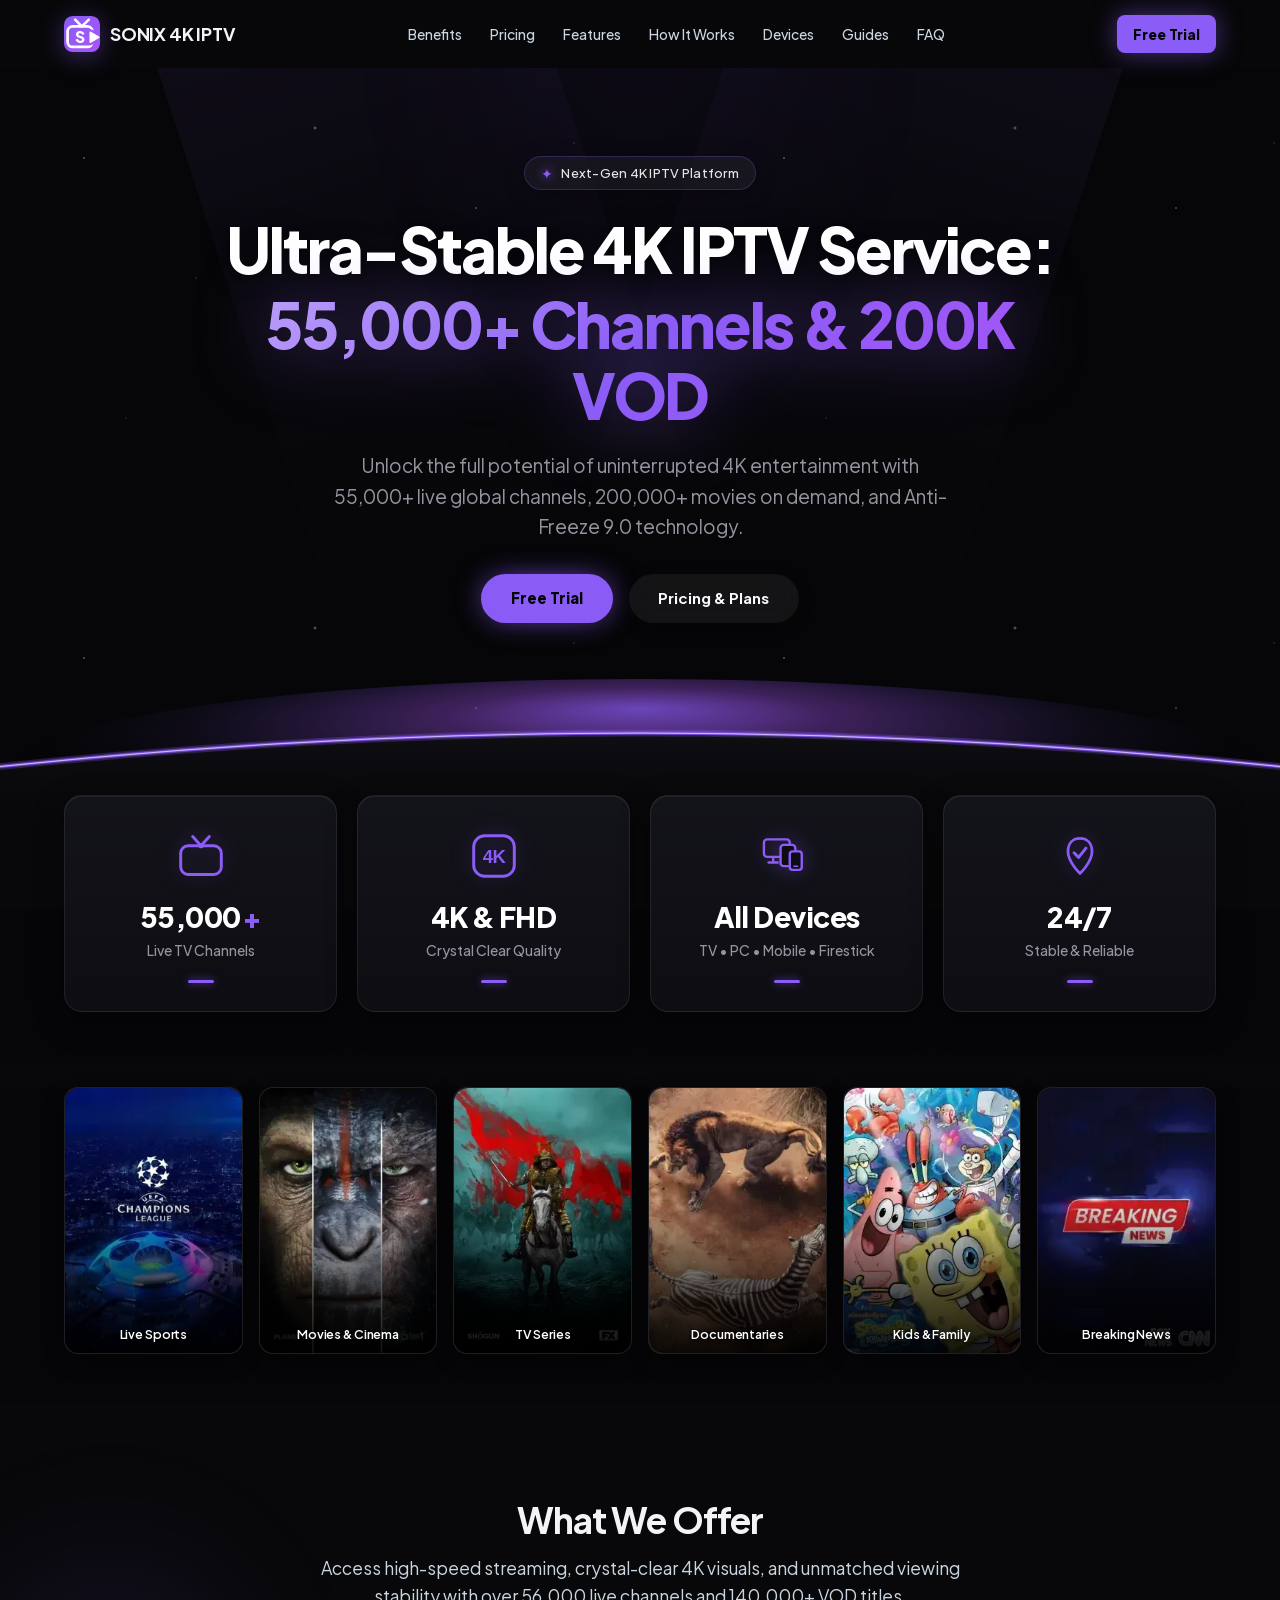
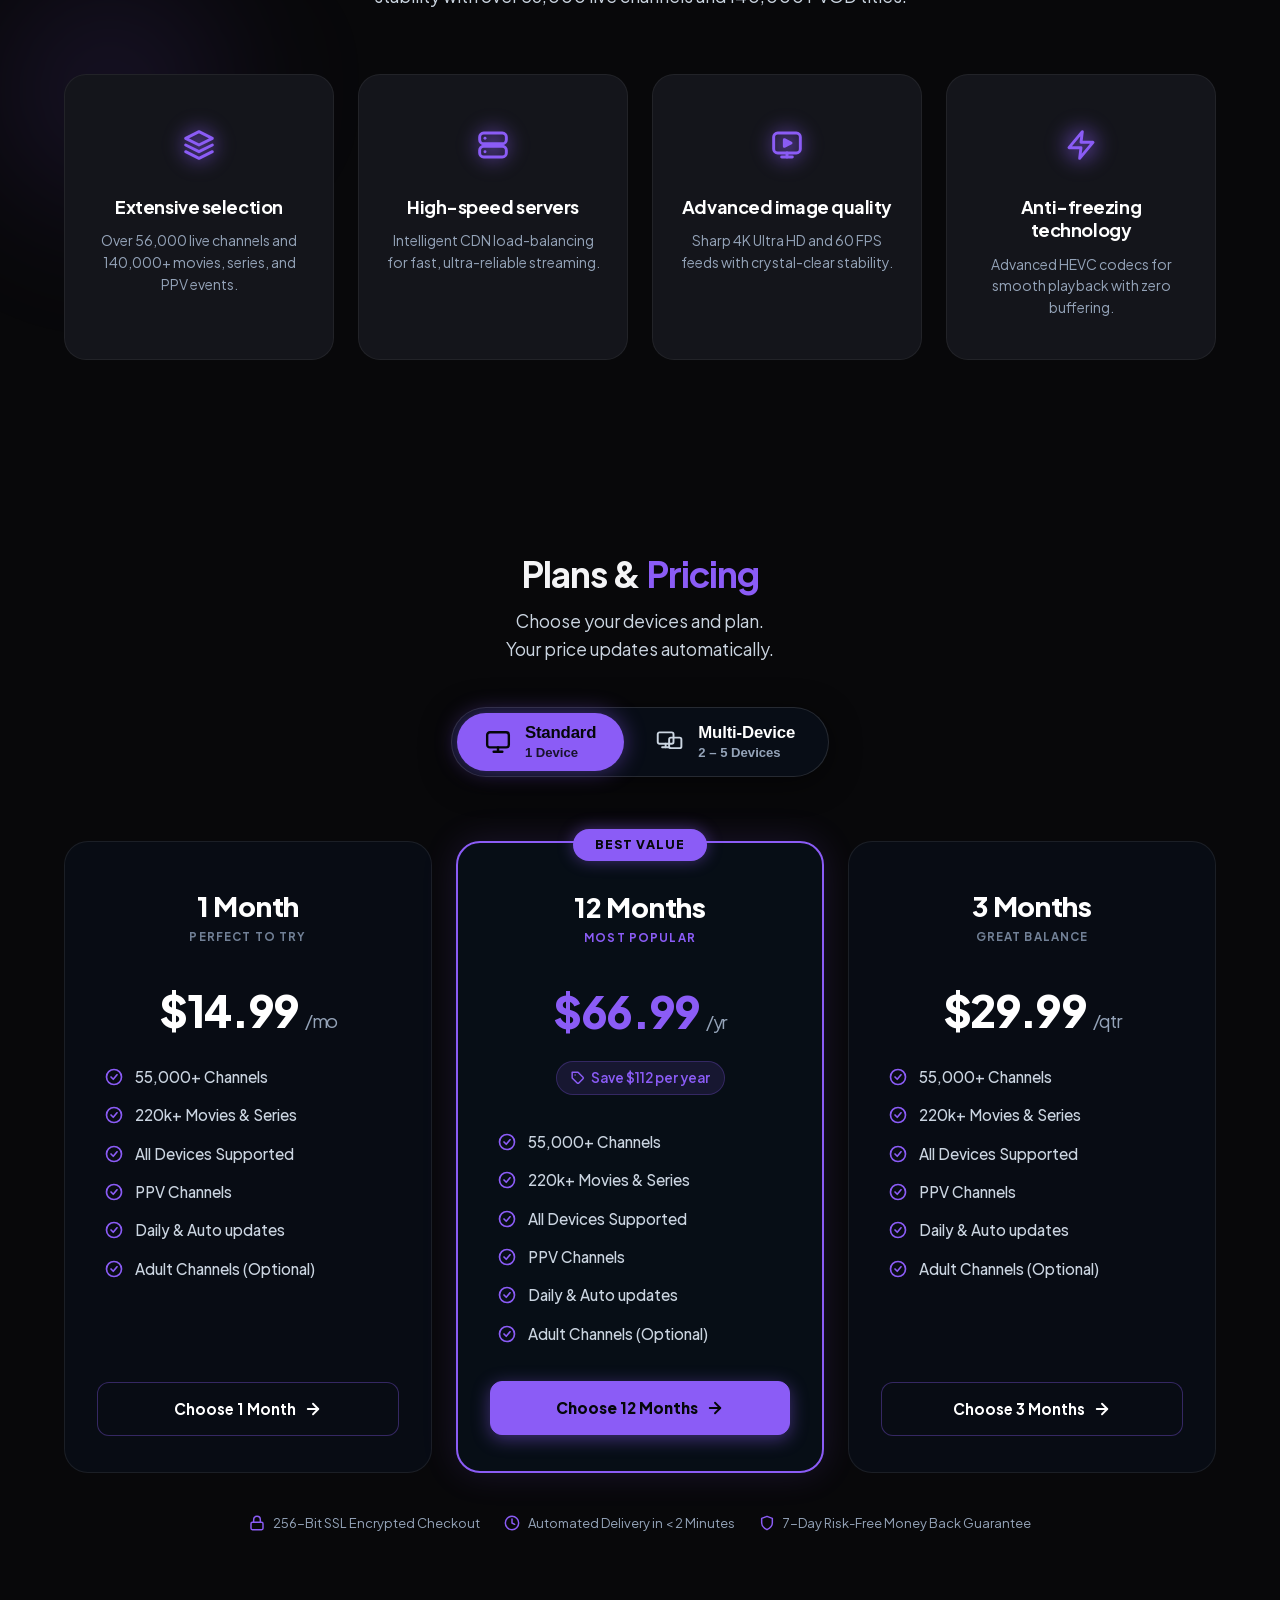
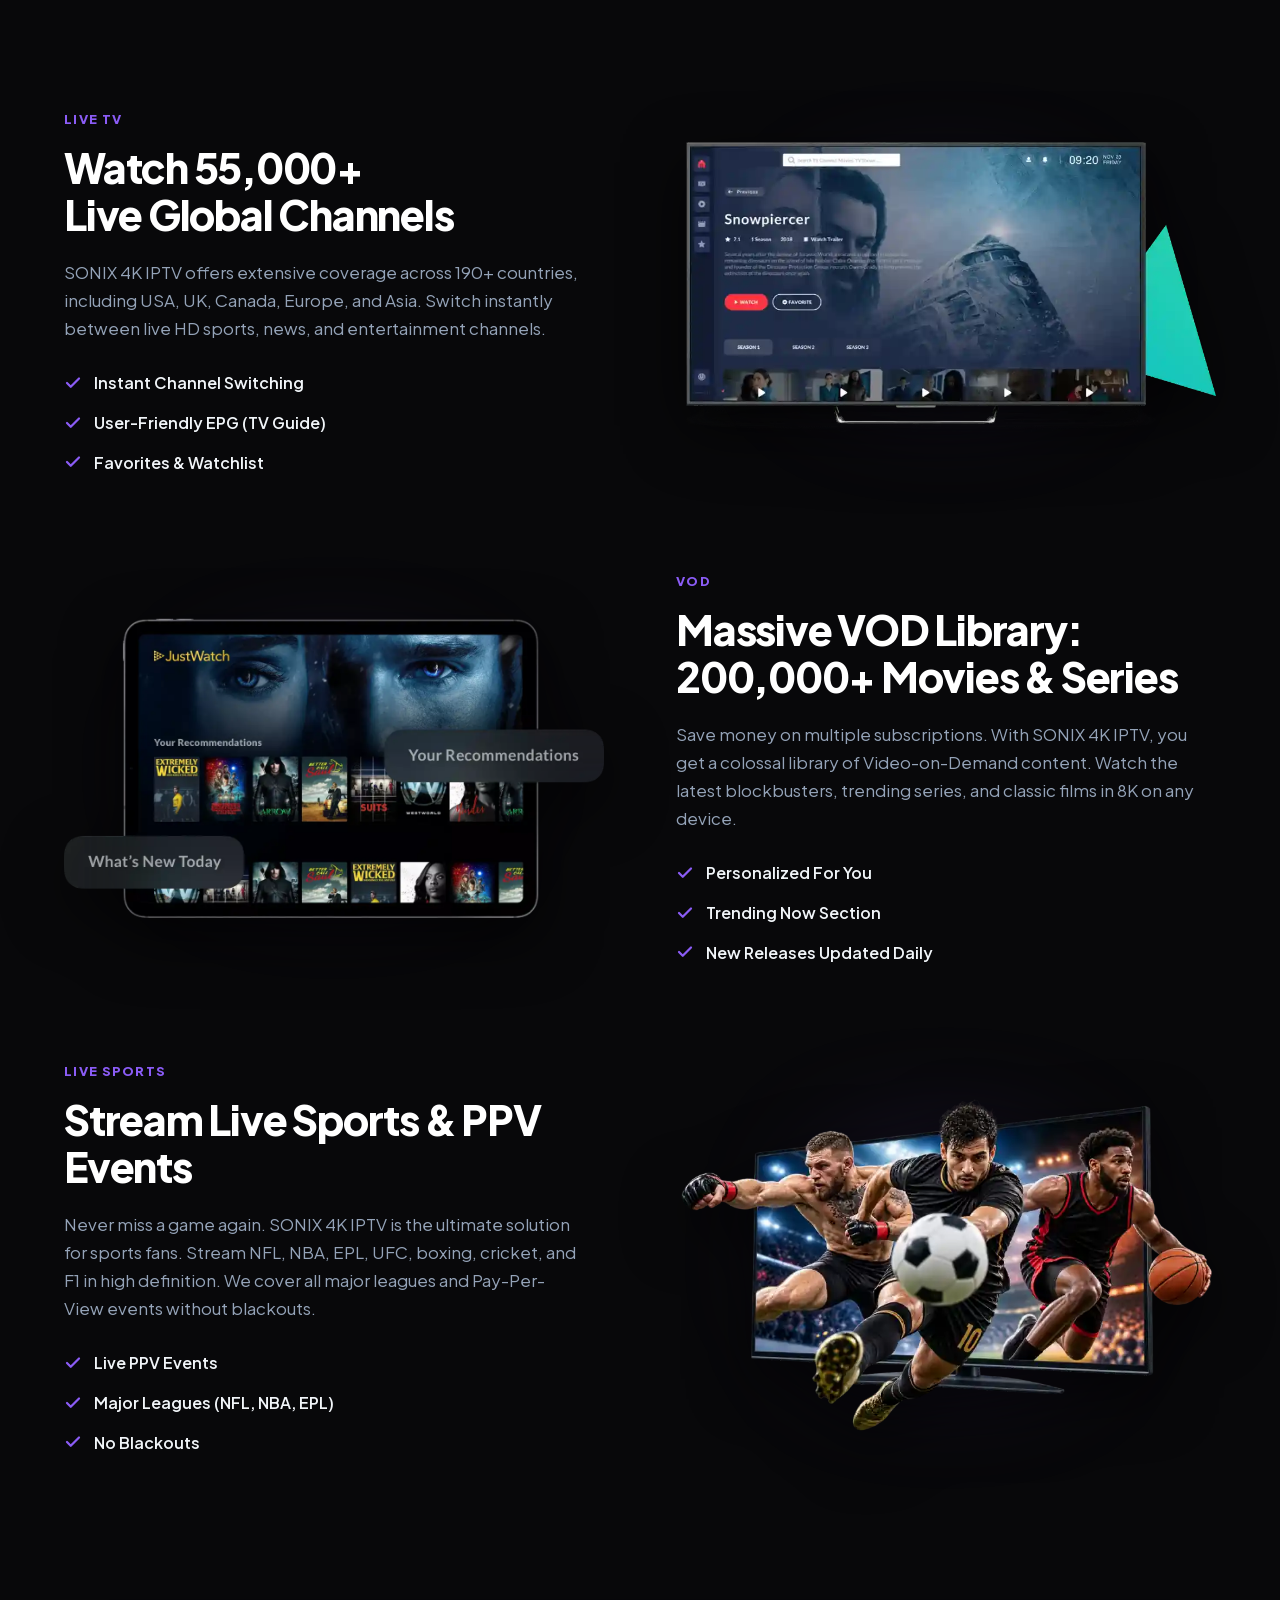
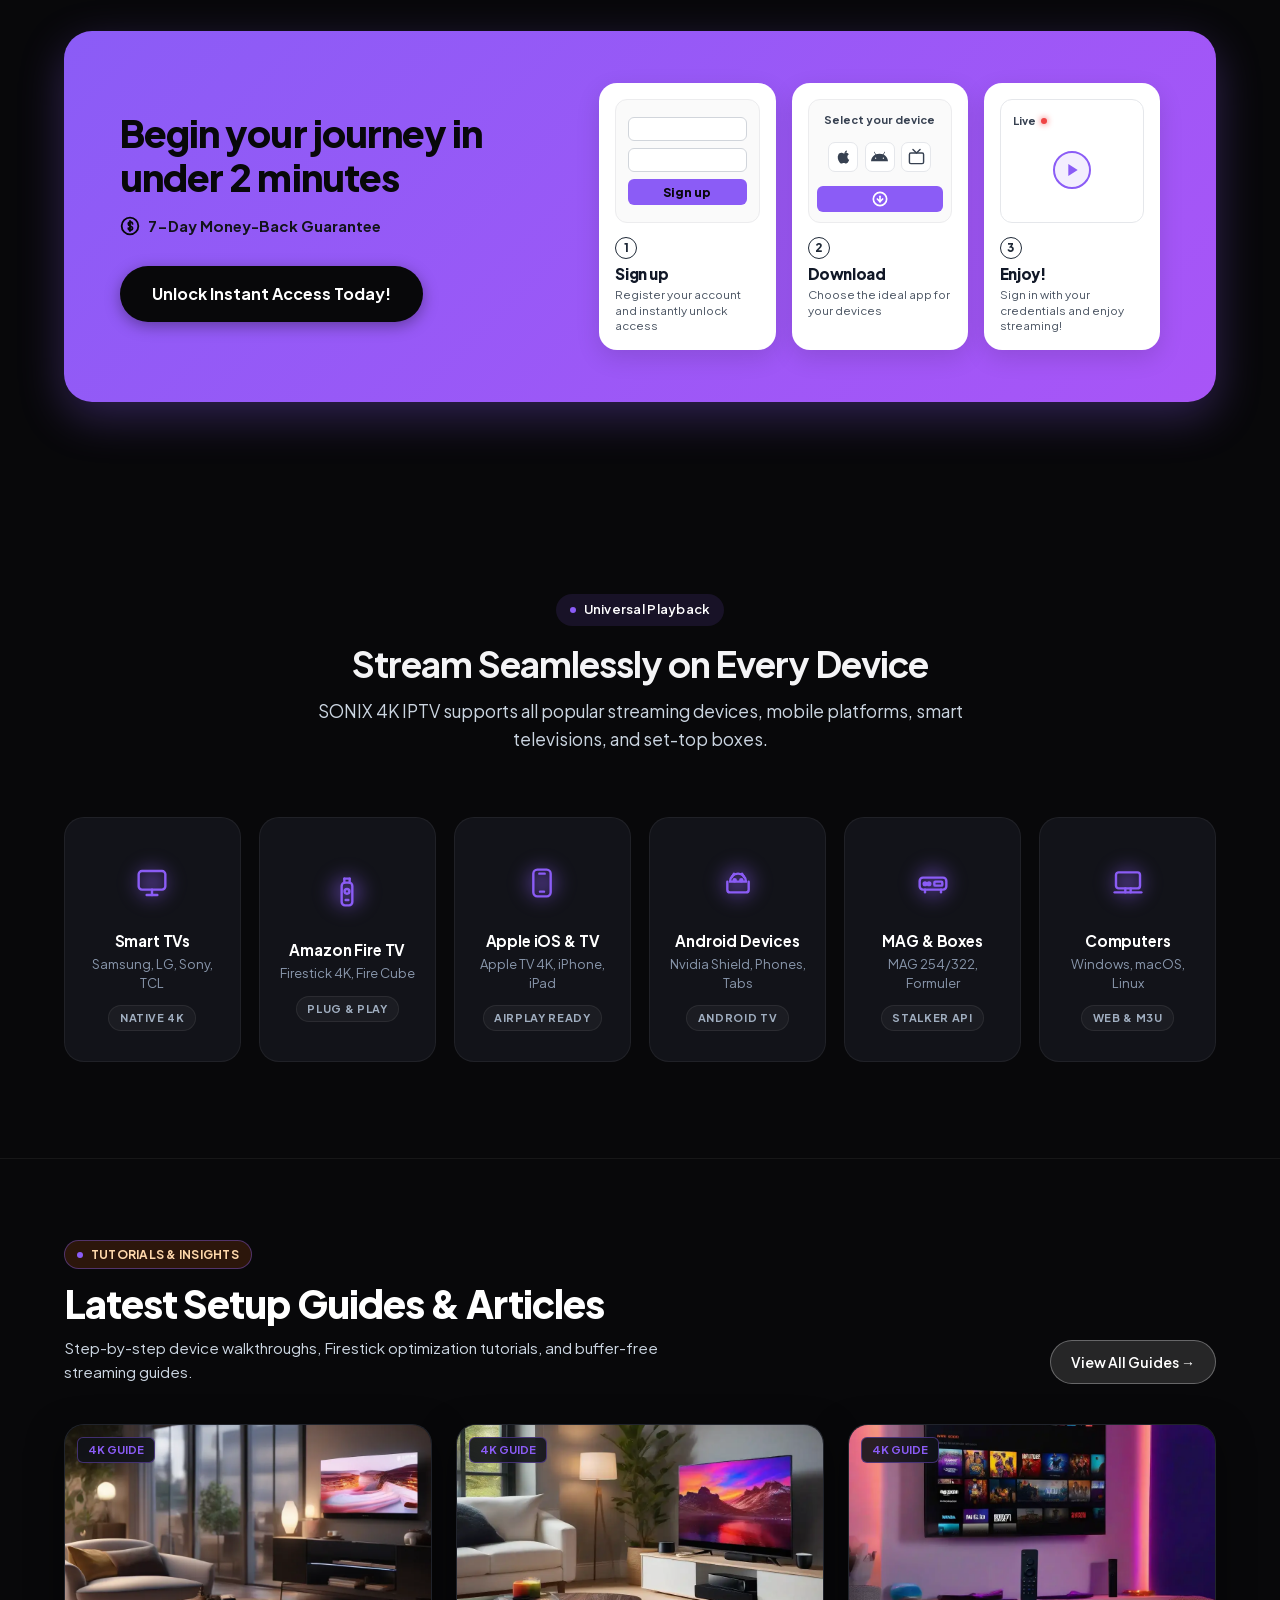
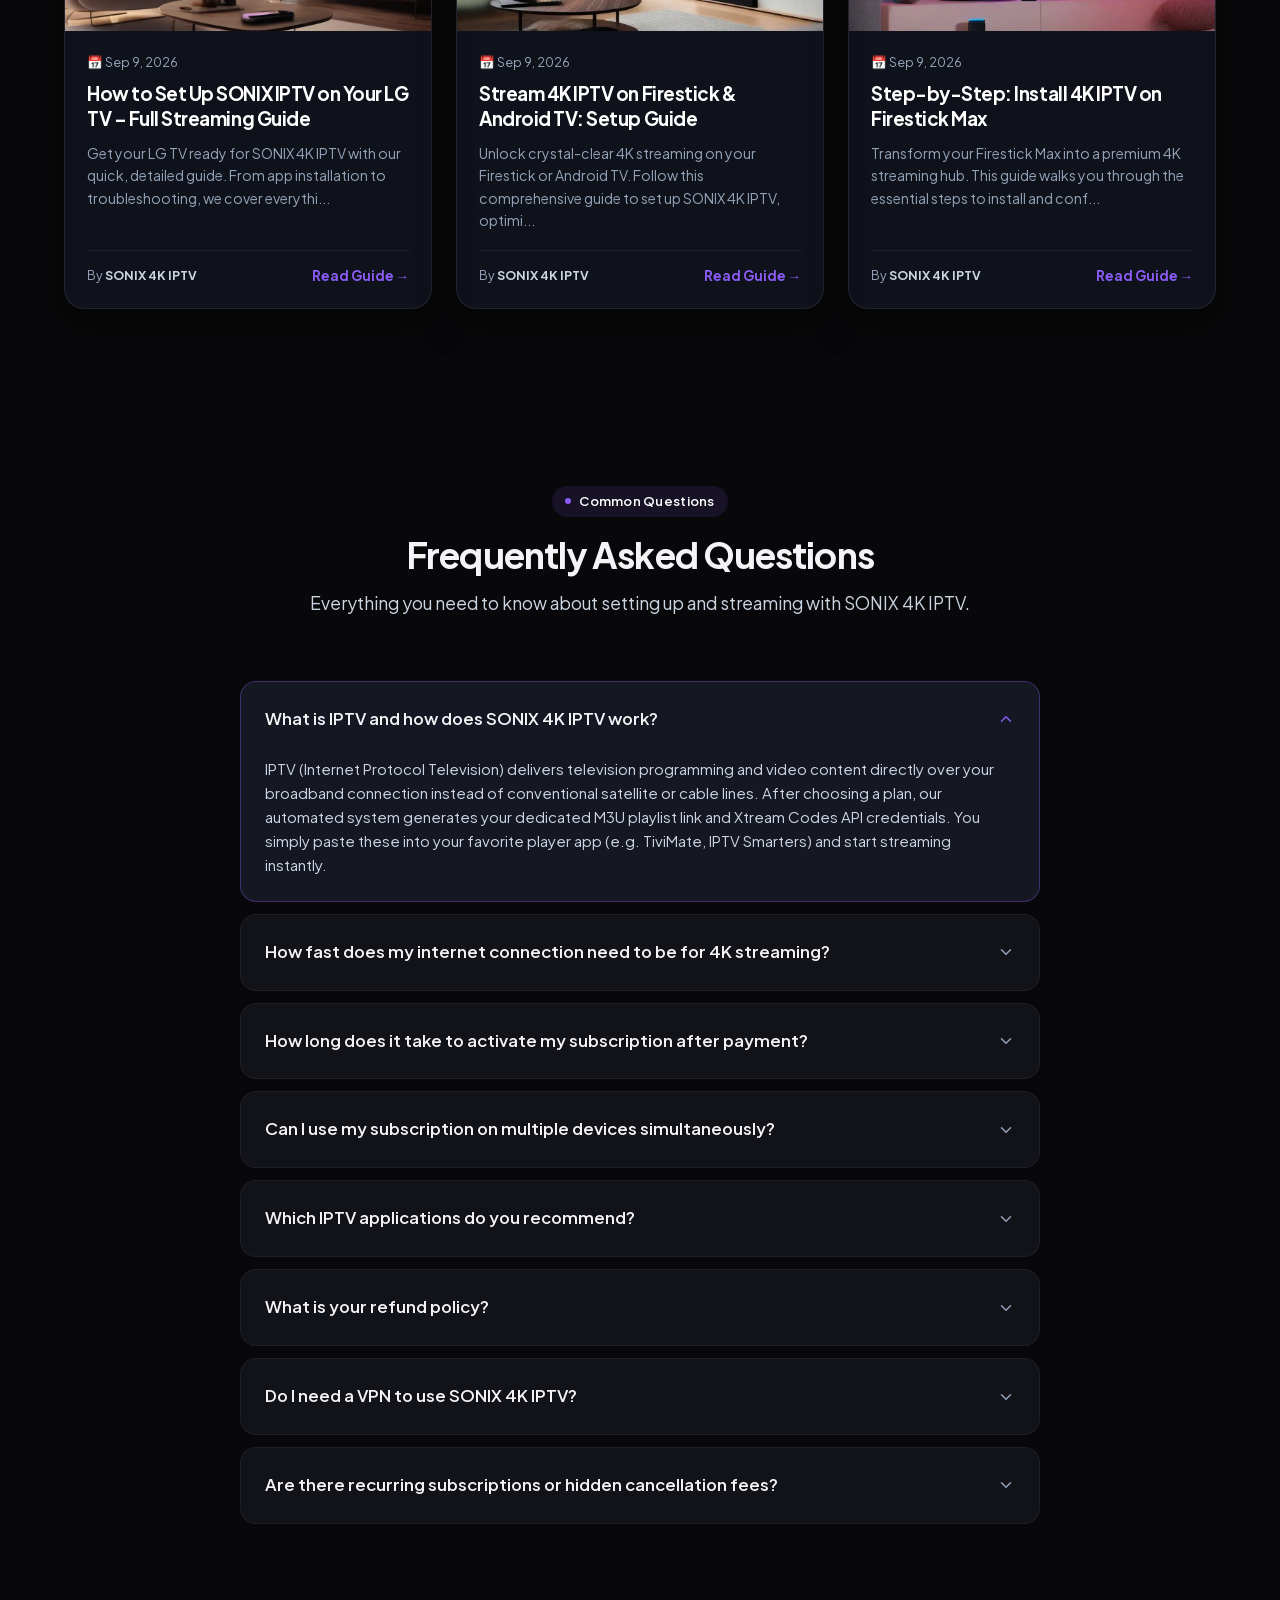
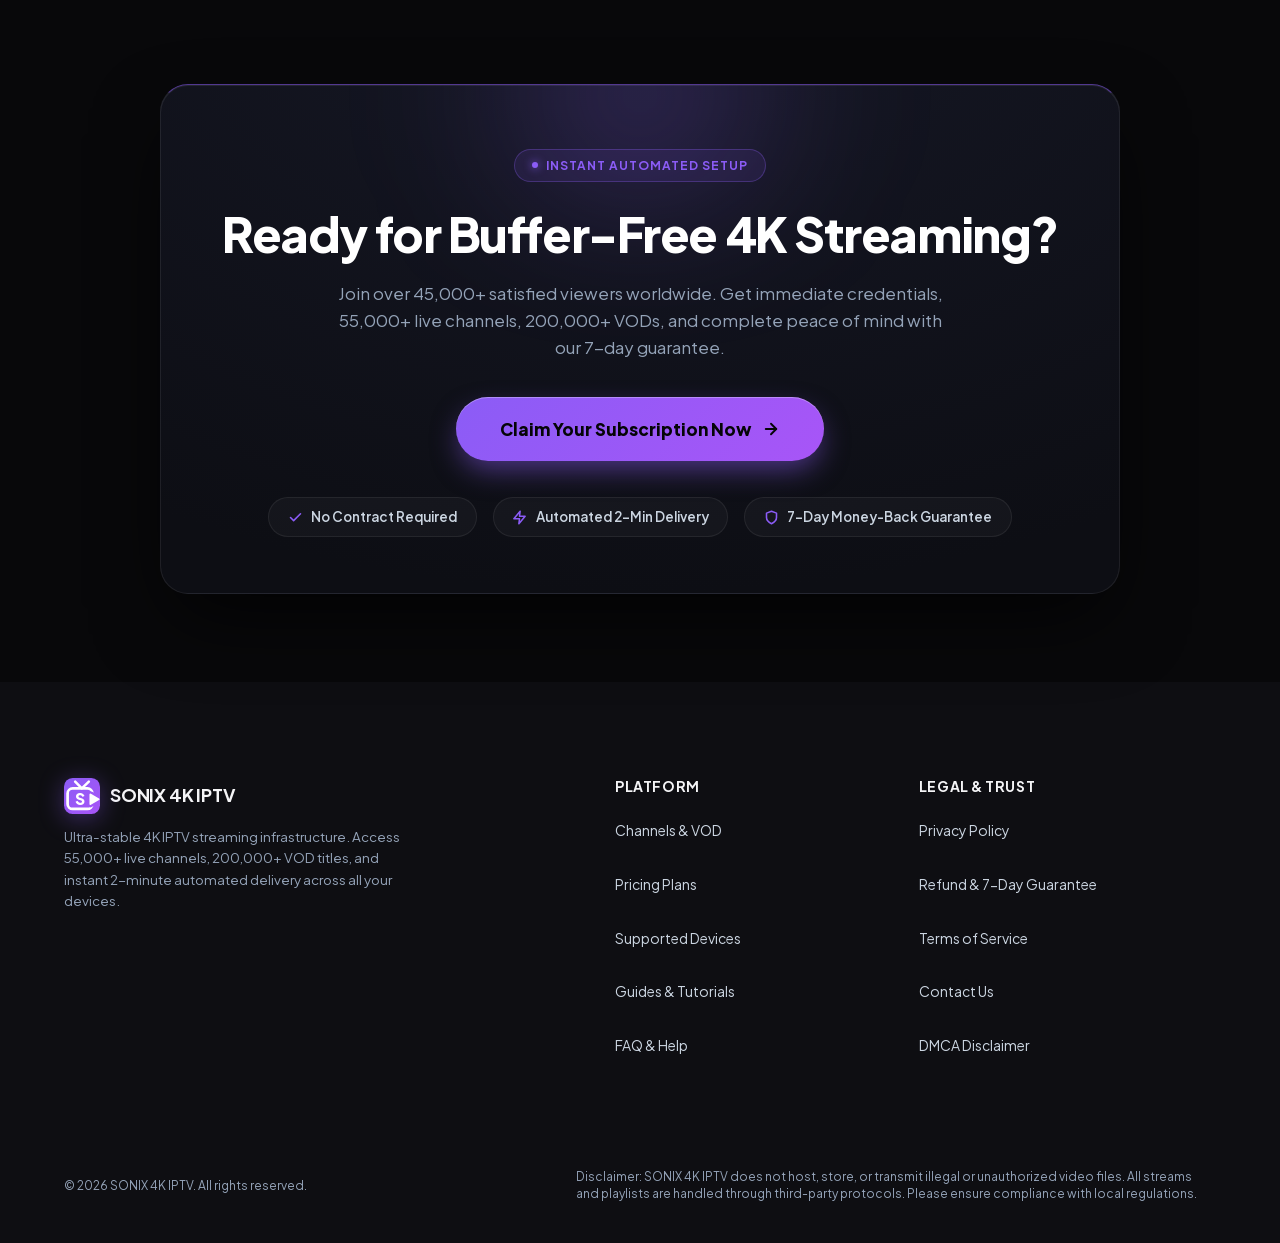
==== commit 7775a234: "Deploy IPTV site via TVKIX Site Manager [2026-10-08T21:24:43.639Z]" ====
--- a/index.html
+++ b/index.html
@@ -13,9 +13,9 @@
   <meta name="theme-color" content="#08080a">
 
   <!-- Pure SVG Dynamic Brand Favicon & App Icons (Google SEO Compliant) -->
-  <link rel="icon" type="image/svg+xml" href="data:image/svg+xml;utf8,%3Csvg%20xmlns%3D%22http%3A%2F%2Fwww.w3.org%2F2000%2Fsvg%22%20viewBox%3D%220%200%20100%20100%22%20width%3D%22100%25%22%20height%3D%22100%25%22%3E%0A%20%20%3Cdefs%3E%0A%20%20%20%20%3ClinearGradient%20id%3D%22tvkixBrandGrad%22%20x1%3D%220%25%22%20y1%3D%220%25%22%20x2%3D%22100%25%22%20y2%3D%22100%25%22%3E%0A%20%20%20%20%20%20%3Cstop%20offset%3D%220%25%22%20stop-color%3D%22%23f57c0a%22%2F%3E%0A%20%20%20%20%20%20%3Cstop%20offset%3D%22100%25%22%20stop-color%3D%22%23f78d55%22%2F%3E%0A%20%20%20%20%3C%2FlinearGradient%3E%0A%20%20%20%20%3Cmask%20id%3D%22tvCutout_ssx2lh%22%3E%0A%20%20%20%20%20%20%3Crect%20width%3D%22100%22%20height%3D%22100%22%20fill%3D%22%23ffffff%22%2F%3E%0A%20%20%20%20%20%20%3Cpath%20d%3D%22M%2073.5%2046%20L%2096%2059%20L%2073.5%2072%20Z%22%20fill%3D%22%23000000%22%20stroke%3D%22%23000000%22%20stroke-width%3D%2218.5%22%20stroke-linejoin%3D%22round%22%20stroke-linecap%3D%22round%22%2F%3E%0A%20%20%20%20%3C%2Fmask%3E%0A%20%20%3C%2Fdefs%3E%0A%20%20%3Crect%20width%3D%22100%22%20height%3D%22100%22%20rx%3D%2224%22%20fill%3D%22url(%23tvkixBrandGrad)%22%2F%3E%0A%20%20%3Cpath%20d%3D%22M%2031%2010%20L%2049.5%2029%20L%2069%2010%22%20fill%3D%22none%22%20stroke%3D%22%23ffffff%22%20stroke-width%3D%227%22%20stroke-linecap%3D%22round%22%20stroke-linejoin%3D%22round%22%2F%3E%0A%20%20%3Crect%20x%3D%2210%22%20y%3D%2229%22%20width%3D%2269%22%20height%3D%2257%22%20rx%3D%2214%22%20fill%3D%22none%22%20stroke%3D%22%23ffffff%22%20stroke-width%3D%227.5%22%20stroke-linejoin%3D%22round%22%20stroke-linecap%3D%22round%22%20mask%3D%22url(%23tvCutout_ssx2lh)%22%2F%3E%0A%20%20%3Cpath%20d%3D%22M%2073.5%2046%20L%2096%2059%20L%2073.5%2072%20Z%22%20fill%3D%22%23ffffff%22%20stroke%3D%22%23ffffff%22%20stroke-width%3D%225.5%22%20stroke-linejoin%3D%22round%22%20stroke-linecap%3D%22round%22%2F%3E%0A%20%20%3Ctext%20x%3D%2244%22%20y%3D%2258%22%20font-family%3D%22-apple-system%2C%20BlinkMacSystemFont%2C%20'Plus%20Jakarta%20Sans'%2C%20'Arial%20Black'%2C%20'Montserrat'%2C%20sans-serif%22%20font-size%3D%2244%22%20font-weight%3D%22900%22%20fill%3D%22%23ffffff%22%20text-anchor%3D%22middle%22%20dominant-baseline%3D%22central%22%3ES%3C%2Ftext%3E%0A%3C%2Fsvg%3E">
+  <link rel="icon" type="image/svg+xml" href="data:image/svg+xml;utf8,%3Csvg%20xmlns%3D%22http%3A%2F%2Fwww.w3.org%2F2000%2Fsvg%22%20viewBox%3D%220%200%20100%20100%22%20width%3D%22100%25%22%20height%3D%22100%25%22%3E%0A%20%20%3Cdefs%3E%0A%20%20%20%20%3ClinearGradient%20id%3D%22tvkixBrandGrad%22%20x1%3D%220%25%22%20y1%3D%220%25%22%20x2%3D%22100%25%22%20y2%3D%22100%25%22%3E%0A%20%20%20%20%20%20%3Cstop%20offset%3D%220%25%22%20stop-color%3D%22%238b5cf6%22%2F%3E%0A%20%20%20%20%20%20%3Cstop%20offset%3D%22100%25%22%20stop-color%3D%22%23a855f7%22%2F%3E%0A%20%20%20%20%3C%2FlinearGradient%3E%0A%20%20%20%20%3Cmask%20id%3D%22tvCutout_cp8kv3%22%3E%0A%20%20%20%20%20%20%3Crect%20width%3D%22100%22%20height%3D%22100%22%20fill%3D%22%23ffffff%22%2F%3E%0A%20%20%20%20%20%20%3Cpath%20d%3D%22M%2073.5%2046%20L%2096%2059%20L%2073.5%2072%20Z%22%20fill%3D%22%23000000%22%20stroke%3D%22%23000000%22%20stroke-width%3D%2218.5%22%20stroke-linejoin%3D%22round%22%20stroke-linecap%3D%22round%22%2F%3E%0A%20%20%20%20%3C%2Fmask%3E%0A%20%20%3C%2Fdefs%3E%0A%20%20%3Crect%20width%3D%22100%22%20height%3D%22100%22%20rx%3D%2224%22%20fill%3D%22url(%23tvkixBrandGrad)%22%2F%3E%0A%20%20%3Cpath%20d%3D%22M%2031%2010%20L%2049.5%2029%20L%2069%2010%22%20fill%3D%22none%22%20stroke%3D%22%23ffffff%22%20stroke-width%3D%227%22%20stroke-linecap%3D%22round%22%20stroke-linejoin%3D%22round%22%2F%3E%0A%20%20%3Crect%20x%3D%2210%22%20y%3D%2229%22%20width%3D%2269%22%20height%3D%2257%22%20rx%3D%2214%22%20fill%3D%22none%22%20stroke%3D%22%23ffffff%22%20stroke-width%3D%227.5%22%20stroke-linejoin%3D%22round%22%20stroke-linecap%3D%22round%22%20mask%3D%22url(%23tvCutout_cp8kv3)%22%2F%3E%0A%20%20%3Cpath%20d%3D%22M%2073.5%2046%20L%2096%2059%20L%2073.5%2072%20Z%22%20fill%3D%22%23ffffff%22%20stroke%3D%22%23ffffff%22%20stroke-width%3D%225.5%22%20stroke-linejoin%3D%22round%22%20stroke-linecap%3D%22round%22%2F%3E%0A%20%20%3Ctext%20x%3D%2244%22%20y%3D%2258%22%20font-family%3D%22-apple-system%2C%20BlinkMacSystemFont%2C%20'Plus%20Jakarta%20Sans'%2C%20'Arial%20Black'%2C%20'Montserrat'%2C%20sans-serif%22%20font-size%3D%2244%22%20font-weight%3D%22900%22%20fill%3D%22%23ffffff%22%20text-anchor%3D%22middle%22%20dominant-baseline%3D%22central%22%3ES%3C%2Ftext%3E%0A%3C%2Fsvg%3E">
   <link rel="alternate icon" type="image/svg+xml" href="/assets/favicon.svg">
-  <link rel="apple-touch-icon" href="data:image/svg+xml;utf8,%3Csvg%20xmlns%3D%22http%3A%2F%2Fwww.w3.org%2F2000%2Fsvg%22%20viewBox%3D%220%200%20100%20100%22%20width%3D%22100%25%22%20height%3D%22100%25%22%3E%0A%20%20%3Cdefs%3E%0A%20%20%20%20%3ClinearGradient%20id%3D%22tvkixBrandGrad%22%20x1%3D%220%25%22%20y1%3D%220%25%22%20x2%3D%22100%25%22%20y2%3D%22100%25%22%3E%0A%20%20%20%20%20%20%3Cstop%20offset%3D%220%25%22%20stop-color%3D%22%23f57c0a%22%2F%3E%0A%20%20%20%20%20%20%3Cstop%20offset%3D%22100%25%22%20stop-color%3D%22%23f78d55%22%2F%3E%0A%20%20%20%20%3C%2FlinearGradient%3E%0A%20%20%20%20%3Cmask%20id%3D%22tvCutout_ssx2lh%22%3E%0A%20%20%20%20%20%20%3Crect%20width%3D%22100%22%20height%3D%22100%22%20fill%3D%22%23ffffff%22%2F%3E%0A%20%20%20%20%20%20%3Cpath%20d%3D%22M%2073.5%2046%20L%2096%2059%20L%2073.5%2072%20Z%22%20fill%3D%22%23000000%22%20stroke%3D%22%23000000%22%20stroke-width%3D%2218.5%22%20stroke-linejoin%3D%22round%22%20stroke-linecap%3D%22round%22%2F%3E%0A%20%20%20%20%3C%2Fmask%3E%0A%20%20%3C%2Fdefs%3E%0A%20%20%3Crect%20width%3D%22100%22%20height%3D%22100%22%20rx%3D%2224%22%20fill%3D%22url(%23tvkixBrandGrad)%22%2F%3E%0A%20%20%3Cpath%20d%3D%22M%2031%2010%20L%2049.5%2029%20L%2069%2010%22%20fill%3D%22none%22%20stroke%3D%22%23ffffff%22%20stroke-width%3D%227%22%20stroke-linecap%3D%22round%22%20stroke-linejoin%3D%22round%22%2F%3E%0A%20%20%3Crect%20x%3D%2210%22%20y%3D%2229%22%20width%3D%2269%22%20height%3D%2257%22%20rx%3D%2214%22%20fill%3D%22none%22%20stroke%3D%22%23ffffff%22%20stroke-width%3D%227.5%22%20stroke-linejoin%3D%22round%22%20stroke-linecap%3D%22round%22%20mask%3D%22url(%23tvCutout_ssx2lh)%22%2F%3E%0A%20%20%3Cpath%20d%3D%22M%2073.5%2046%20L%2096%2059%20L%2073.5%2072%20Z%22%20fill%3D%22%23ffffff%22%20stroke%3D%22%23ffffff%22%20stroke-width%3D%225.5%22%20stroke-linejoin%3D%22round%22%20stroke-linecap%3D%22round%22%2F%3E%0A%20%20%3Ctext%20x%3D%2244%22%20y%3D%2258%22%20font-family%3D%22-apple-system%2C%20BlinkMacSystemFont%2C%20'Plus%20Jakarta%20Sans'%2C%20'Arial%20Black'%2C%20'Montserrat'%2C%20sans-serif%22%20font-size%3D%2244%22%20font-weight%3D%22900%22%20fill%3D%22%23ffffff%22%20text-anchor%3D%22middle%22%20dominant-baseline%3D%22central%22%3ES%3C%2Ftext%3E%0A%3C%2Fsvg%3E">
+  <link rel="apple-touch-icon" href="data:image/svg+xml;utf8,%3Csvg%20xmlns%3D%22http%3A%2F%2Fwww.w3.org%2F2000%2Fsvg%22%20viewBox%3D%220%200%20100%20100%22%20width%3D%22100%25%22%20height%3D%22100%25%22%3E%0A%20%20%3Cdefs%3E%0A%20%20%20%20%3ClinearGradient%20id%3D%22tvkixBrandGrad%22%20x1%3D%220%25%22%20y1%3D%220%25%22%20x2%3D%22100%25%22%20y2%3D%22100%25%22%3E%0A%20%20%20%20%20%20%3Cstop%20offset%3D%220%25%22%20stop-color%3D%22%238b5cf6%22%2F%3E%0A%20%20%20%20%20%20%3Cstop%20offset%3D%22100%25%22%20stop-color%3D%22%23a855f7%22%2F%3E%0A%20%20%20%20%3C%2FlinearGradient%3E%0A%20%20%20%20%3Cmask%20id%3D%22tvCutout_cp8kv3%22%3E%0A%20%20%20%20%20%20%3Crect%20width%3D%22100%22%20height%3D%22100%22%20fill%3D%22%23ffffff%22%2F%3E%0A%20%20%20%20%20%20%3Cpath%20d%3D%22M%2073.5%2046%20L%2096%2059%20L%2073.5%2072%20Z%22%20fill%3D%22%23000000%22%20stroke%3D%22%23000000%22%20stroke-width%3D%2218.5%22%20stroke-linejoin%3D%22round%22%20stroke-linecap%3D%22round%22%2F%3E%0A%20%20%20%20%3C%2Fmask%3E%0A%20%20%3C%2Fdefs%3E%0A%20%20%3Crect%20width%3D%22100%22%20height%3D%22100%22%20rx%3D%2224%22%20fill%3D%22url(%23tvkixBrandGrad)%22%2F%3E%0A%20%20%3Cpath%20d%3D%22M%2031%2010%20L%2049.5%2029%20L%2069%2010%22%20fill%3D%22none%22%20stroke%3D%22%23ffffff%22%20stroke-width%3D%227%22%20stroke-linecap%3D%22round%22%20stroke-linejoin%3D%22round%22%2F%3E%0A%20%20%3Crect%20x%3D%2210%22%20y%3D%2229%22%20width%3D%2269%22%20height%3D%2257%22%20rx%3D%2214%22%20fill%3D%22none%22%20stroke%3D%22%23ffffff%22%20stroke-width%3D%227.5%22%20stroke-linejoin%3D%22round%22%20stroke-linecap%3D%22round%22%20mask%3D%22url(%23tvCutout_cp8kv3)%22%2F%3E%0A%20%20%3Cpath%20d%3D%22M%2073.5%2046%20L%2096%2059%20L%2073.5%2072%20Z%22%20fill%3D%22%23ffffff%22%20stroke%3D%22%23ffffff%22%20stroke-width%3D%225.5%22%20stroke-linejoin%3D%22round%22%20stroke-linecap%3D%22round%22%2F%3E%0A%20%20%3Ctext%20x%3D%2244%22%20y%3D%2258%22%20font-family%3D%22-apple-system%2C%20BlinkMacSystemFont%2C%20'Plus%20Jakarta%20Sans'%2C%20'Arial%20Black'%2C%20'Montserrat'%2C%20sans-serif%22%20font-size%3D%2244%22%20font-weight%3D%22900%22%20fill%3D%22%23ffffff%22%20text-anchor%3D%22middle%22%20dominant-baseline%3D%22central%22%3ES%3C%2Ftext%3E%0A%3C%2Fsvg%3E">
   <link rel="manifest" href="site.webmanifest">
 
   <!-- Open Graph / Facebook -->
@@ -798,63 +798,78 @@
         }
       },
       {
-  "@type": "FAQPage",
-  "@id": "https://sonix4k.shop/#faq",
-  "mainEntity": [
-    {
-      "@type": "Question",
-      "name": "What is SONIX 4K IPTV and how does it work?",
-      "acceptedAnswer": {
-        "@type": "Answer",
-        "text": "SONIX 4K IPTV is a next‑generation IPTV streaming platform delivering over 55,000+ live television channels and 200,000+ movies directly to your smart TV, Firestick, smartphone, or PC over your internet connection."
+        "@type": "FAQPage",
+        "@id": "https://sonix4k.shop/#faq",
+        "mainEntity": [
+          {
+            "@type": "Question",
+            "name": "What is IPTV and how does SONIX 4K IPTV work?",
+            "acceptedAnswer": {
+              "@type": "Answer",
+              "text": "IPTV (Internet Protocol Television) delivers television programming and video content through internet broadband rather than traditional cable or satellite. Once you select a subscription plan, SONIX 4K IPTV automatically provides an M3U playlist URL and Xtream Codes credentials that connect directly into your preferred IPTV player application."
+            }
+          },
+          {
+            "@type": "Question",
+            "name": "How fast does my internet connection need to be?",
+            "acceptedAnswer": {
+              "@type": "Answer",
+              "text": "For standard definition (SD) streams, 10 Mbps is sufficient. For Full HD (1080p), we recommend at least 25 Mbps. For smooth 4K Ultra HD and 60FPS live sports streaming without buffering, a stable connection of 35-50 Mbps is recommended."
+            }
+          },
+          {
+            "@type": "Question",
+            "name": "How quickly will I receive my login credentials?",
+            "acceptedAnswer": {
+              "@type": "Answer",
+              "text": "Activation is 100% automated. Immediately upon successful checkout, your M3U playlist link, Xtream Codes credentials, and step-by-step setup guides are delivered directly to your email inbox and WhatsApp (optional) within 2 minutes."
+            }
+          },
+          {
+            "@type": "Question",
+            "name": "Can I use my subscription on multiple devices?",
+            "acceptedAnswer": {
+              "@type": "Answer",
+              "text": "Yes. You can install and configure your SONIX 4K IPTV credentials on multiple devices (such as your living room TV, bedroom TV, phone, and tablet). Single-connection plans allow one active stream at a time, while multi-connection upgrades allow simultaneous viewing across different screens."
+            }
+          },
+          {
+            "@type": "Question",
+            "name": "Which apps and players are compatible with your service?",
+            "acceptedAnswer": {
+              "@type": "Answer",
+              "text": "SONIX 4K IPTV is compatible with all industry-standard IPTV apps including TiviMate, IPTV Smarters Pro, IBO Player, XCIPTV, Smart IPTV, GSE Smart IPTV, Perfect Player, and VLC Media Player."
+            }
+          },
+          {
+            "@type": "Question",
+            "name": "What is your refund policy?",
+            "acceptedAnswer": {
+              "@type": "Answer",
+              "text": "We provide a 7-day money-back guarantee. If you experience persistent technical difficulties or our service does not meet your expectations, contact our 24/7 support team for an immediate full refund."
+            }
+          },
+          {
+            "@type": "Question",
+            "name": "Do I need a VPN to use SONIX 4K IPTV?",
+            "acceptedAnswer": {
+              "@type": "Answer",
+              "text": "A VPN is not strictly required because all our streams are encrypted with 256-bit SSL protocols. However, if your Internet Service Provider (ISP) throttles high-bandwidth video streaming, a VPN can ensure full unthrottled streaming speeds."
+            }
+          },
+          {
+            "@type": "Question",
+            "name": "Are there contracts or hidden recurring fees?",
+            "acceptedAnswer": {
+              "@type": "Answer",
+              "text": "No. There are zero contracts, zero setup fees, and zero hidden charges. You only pay for the duration you choose (1, 3, 6, or 12 months) with complete freedom to renew or cancel anytime."
+            }
+          }
+        ]
       }
-    },
-    {
-      "@type": "Question",
-      "name": "Will I experience buffering during live sports or peak hours?",
-      "acceptedAnswer": {
-        "@type": "Answer",
-        "text": "No. Our Anti‑Freeze technology dynamically shifts bandwidth across clustered edge servers to prevent throttling and congestion, providing a smooth 60fps experience even during high‑traffic championship games."
-      }
-    },
-    {
-      "@type": "Question",
-      "name": "How quickly do I receive my credentials after ordering?",
-      "acceptedAnswer": {
-        "@type": "Answer",
-        "text": "Your M3U playlist URL, Xtream Codes credentials, and step‑by‑step device configuration guide are automatically delivered to your email address within 2 minutes of checkout."
-      }
-    },
-    {
-      "@type": "Question",
-      "name": "Can I use my SONIX 4K IPTV subscription on multiple devices?",
-      "acceptedAnswer": {
-        "@type": "Answer",
-        "text": "Yes! You can install SONIX 4K IPTV on all your household devices. Standard subscriptions support 1 active stream at a time, while multi‑room packages allow simultaneous streaming on up to 5 screens."
-      }
-    },
-    {
-      "@type": "Question",
-      "name": "What internet speed is recommended for 4K streaming?",
-      "acceptedAnswer": {
-        "@type": "Answer",
-        "text": "We recommend a minimum internet speed of 15 Mbps for FHD channels and 30 Mbps+ for 4K Ultra HD and live HDR sports broadcasts."
-      }
-    },
-    {
-      "@type": "Question",
-      "name": "What is your refund policy if it does not work for me?",
-      "acceptedAnswer": {
-        "@type": "Answer",
-        "text": "We back our service with an unconditional 7‑day money‑back guarantee. If you encounter any technical difficulty our support team cannot resolve, you receive a prompt 100% refund."
-      }
-    }
-  ]
-}
     ]
   }
   </script>
-    <meta name="google-site-verification" content="xc-31fG65QyAQ2vSJiQfV2vExgyC66TX4p8R_Foc6XQ">
 
     <style id="site-dynamic-theme">
         
@@ -864,16 +879,16 @@
             }
         
         :root {
-            --accent: #f57c0a !important;
-            --accent-hover: #f78d55 !important;
+            --accent: #8b5cf6 !important;
+            --accent-hover: #a855f7 !important;
             --accent-text: #ffffff !important;
-            --accent-light: rgba(245, 124, 10, 0.12) !important;
-            --primary: #f57c0a !important;
-            --primary-glow: rgba(245, 124, 10, 0.44) !important;
-            --brand-r: 245;
-            --brand-g: 124;
-            --brand-b: 10;
-            font-family: 'Inter', -apple-system, sans-serif !important;
+            --accent-light: rgba(139, 92, 246, 0.12) !important;
+            --primary: #8b5cf6 !important;
+            --primary-glow: rgba(139, 92, 246, 0.44) !important;
+            --brand-r: 139;
+            --brand-g: 92;
+            --brand-b: 246;
+            
         }
         /* Header & Logo Pure SVG Mark */
         .logo-icon {
@@ -886,250 +901,250 @@
             align-items: center !important;
             justify-content: center !important;
             box-shadow: none !important;
-            filter: drop-shadow(0 4px 12px rgba(245, 124, 10, 0.38)) !important;
+            filter: drop-shadow(0 4px 12px rgba(139, 92, 246, 0.38)) !important;
             transition: transform 0.2s ease, filter 0.2s ease !important;
             flex-shrink: 0 !important;
         }
         .brand-logo:hover .logo-icon {
             transform: scale(1.06) !important;
-            filter: drop-shadow(0 6px 18px rgba(245, 124, 10, 0.6)) !important;
+            filter: drop-shadow(0 6px 18px rgba(139, 92, 246, 0.6)) !important;
         }
         .logo-icon svg {
             width: 100% !important;
             height: 100% !important;
             display: block !important;
         }
-        .brand-accent, .accent-mark { color: #f57c0a !important; }
+        .brand-accent, .accent-mark { color: #8b5cf6 !important; }
 
         /* Hero Headline & Title Bottom Accent */
         .title-bottom {
-            color: #f57c0a !important;
-            background: linear-gradient(135deg, rgb(250, 183, 120) 0%, #f57c0a 50%, #f78d55 100%) !important;
+            color: #8b5cf6 !important;
+            background: linear-gradient(135deg, rgb(191, 165, 250) 0%, #8b5cf6 50%, #a855f7 100%) !important;
             -webkit-background-clip: text !important;
             -webkit-text-fill-color: transparent !important;
             background-clip: text !important;
-            filter: drop-shadow(0 0 35px rgba(245, 124, 10, 0.55)) !important;
+            filter: drop-shadow(0 0 35px rgba(139, 92, 246, 0.55)) !important;
         }
 
         /* Light Rays Ambient Backdrop */
         .light-ray-left {
-            background: linear-gradient(180deg, rgba(245, 124, 10, 0.45) 0%, rgba(245, 124, 10, 0.08) 60%, transparent 100%) !important;
+            background: linear-gradient(180deg, rgba(139, 92, 246, 0.45) 0%, rgba(139, 92, 246, 0.08) 60%, transparent 100%) !important;
         }
         .light-ray-right {
-            background: linear-gradient(180deg, rgba(245, 124, 10, 0.4) 0%, rgba(245, 124, 10, 0.08) 60%, transparent 100%) !important;
+            background: linear-gradient(180deg, rgba(139, 92, 246, 0.4) 0%, rgba(139, 92, 246, 0.08) 60%, transparent 100%) !important;
         }
         .light-ray-center {
-            background: radial-gradient(ellipse at top, rgba(245, 124, 10, 0.22) 0%, rgba(245, 124, 10, 0.05) 50%, transparent 80%) !important;
+            background: radial-gradient(ellipse at top, rgba(139, 92, 246, 0.22) 0%, rgba(139, 92, 246, 0.05) 50%, transparent 80%) !important;
         }
 
         /* Hero Badge & Sparks */
         .badge-spark {
-            color: #f57c0a !important;
-            text-shadow: 0 0 10px rgba(245, 124, 10, 0.9), 0 0 20px rgba(245, 124, 10, 0.5) !important;
+            color: #8b5cf6 !important;
+            text-shadow: 0 0 10px rgba(139, 92, 246, 0.9), 0 0 20px rgba(139, 92, 246, 0.5) !important;
         }
         .hero-badge-pill {
-            border: 1px solid rgba(245, 124, 10, 0.25) !important;
+            border: 1px solid rgba(139, 92, 246, 0.25) !important;
         }
 
         /* Buttons */
         .btn-pill-primary, .btn-pill-primary span, .btn-pill-primary:link, .btn-pill-primary:visited, .btn-primary { 
-            background: #f57c0a !important; 
+            background: #8b5cf6 !important; 
             color: #050507 !important; 
             font-weight: 800 !important; 
-            box-shadow: 0 0 25px rgba(245, 124, 10, 0.5) !important; 
+            box-shadow: 0 0 25px rgba(139, 92, 246, 0.5) !important; 
         }
         .btn-pill-primary:hover, .btn-primary:hover {
-            background: #f78d55 !important;
-            box-shadow: 0 0 35px rgba(245, 124, 10, 0.75) !important;
+            background: #a855f7 !important;
+            box-shadow: 0 0 35px rgba(139, 92, 246, 0.75) !important;
         }
 
         /* Metric Cards */
         .metric-dash { 
-            background-color: #f57c0a !important; 
-            box-shadow: 0 0 8px rgba(245, 124, 10, 0.7) !important; 
+            background-color: #8b5cf6 !important; 
+            box-shadow: 0 0 8px rgba(139, 92, 246, 0.7) !important; 
         }
         .metric-card:hover {
-            border-color: rgba(245, 124, 10, 0.45) !important;
-            box-shadow: 0 14px 40px rgba(0,0,0,0.55), 0 0 25px rgba(245, 124, 10, 0.2) !important;
+            border-color: rgba(139, 92, 246, 0.45) !important;
+            box-shadow: 0 14px 40px rgba(0,0,0,0.55), 0 0 25px rgba(139, 92, 246, 0.2) !important;
         }
         .metric-icon-art {
-            filter: drop-shadow(0 0 10px rgba(245, 124, 10, 0.35)) !important;
+            filter: drop-shadow(0 0 10px rgba(139, 92, 246, 0.35)) !important;
         }
         .metric-card:hover .metric-icon-art {
-            filter: drop-shadow(0 0 16px rgba(245, 124, 10, 0.65)) !important;
+            filter: drop-shadow(0 0 16px rgba(139, 92, 246, 0.65)) !important;
         }
         .metric-icon-art line, .metric-icon-art rect, .metric-icon-art path {
-            stroke: #f57c0a !important;
+            stroke: #8b5cf6 !important;
         }
         .metric-icon-art text {
-            fill: #f57c0a !important;
+            fill: #8b5cf6 !important;
         }
 
         /* Category Cards Hover */
         .category-card:hover {
-            border-color: rgba(245, 124, 10, 0.5) !important;
-            box-shadow: 0 12px 30px rgba(0,0,0,0.6), 0 0 20px rgba(245, 124, 10, 0.3) !important;
+            border-color: rgba(139, 92, 246, 0.5) !important;
+            box-shadow: 0 12px 30px rgba(0,0,0,0.6), 0 0 20px rgba(139, 92, 246, 0.3) !important;
         }
         .category-card:hover .category-card-label {
-            color: #f57c0a !important;
+            color: #8b5cf6 !important;
         }
 
         /* Benefits Section */
         .what-we-offer-section::before {
-            background: radial-gradient(circle, rgba(245, 124, 10, 0.16) 0%, rgba(245, 124, 10, 0.03) 50%, transparent 70%) !important;
+            background: radial-gradient(circle, rgba(139, 92, 246, 0.16) 0%, rgba(139, 92, 246, 0.03) 50%, transparent 70%) !important;
         }
         .benefit-card:hover {
-            border-color: rgba(245, 124, 10, 0.4) !important;
-            box-shadow: 0 16px 36px -10px rgba(0,0,0,0.6), 0 0 24px rgba(245, 124, 10, 0.18) !important;
+            border-color: rgba(139, 92, 246, 0.4) !important;
+            box-shadow: 0 16px 36px -10px rgba(0,0,0,0.6), 0 0 24px rgba(139, 92, 246, 0.18) !important;
         }
         .benefit-icon-wrapper, .benefit-icon-wrapper svg {
-            color: #f57c0a !important;
+            color: #8b5cf6 !important;
         }
         .benefit-icon-glow {
-            background: radial-gradient(circle, rgba(245, 124, 10, 0.55) 0%, rgba(245, 124, 10, 0.18) 50%, transparent 75%) !important;
+            background: radial-gradient(circle, rgba(139, 92, 246, 0.55) 0%, rgba(139, 92, 246, 0.18) 50%, transparent 75%) !important;
         }
 
         /* Features Showcase */
         .feature-badge-tag {
-            color: #f57c0a !important;
+            color: #8b5cf6 !important;
         }
         .feature-check-icon, .feature-check-icon svg {
-            color: #f57c0a !important;
+            color: #8b5cf6 !important;
         }
         .feature-media-ambient {
-            background: radial-gradient(circle, rgba(245, 124, 10, 0.22) 0%, rgba(245, 124, 10, 0.04) 60%, transparent 80%) !important;
+            background: radial-gradient(circle, rgba(139, 92, 246, 0.22) 0%, rgba(139, 92, 246, 0.04) 60%, transparent 80%) !important;
         }
         .feature-mockup-img:hover {
-            filter: drop-shadow(0 28px 42px rgba(0,0,0,0.8)) drop-shadow(0 0 25px rgba(245, 124, 10, 0.35)) !important;
+            filter: drop-shadow(0 28px 42px rgba(0,0,0,0.8)) drop-shadow(0 0 25px rgba(139, 92, 246, 0.35)) !important;
         }
 
         /* Journey Banner */
         .journey-banner {
-            background: linear-gradient(135deg, #f57c0a 0%, #f78d55 100%) !important;
-            box-shadow: 0 15px 45px rgba(245, 124, 10, 0.3) !important;
+            background: linear-gradient(135deg, #8b5cf6 0%, #a855f7 100%) !important;
+            box-shadow: 0 15px 45px rgba(139, 92, 246, 0.3) !important;
         }
         .mockup-submit-btn, .mockup-download-btn {
-            background: #f57c0a !important;
+            background: #8b5cf6 !important;
         }
         .mockup-play-center {
-            border-color: #f57c0a !important;
-            color: #f57c0a !important;
-            background-color: rgba(245, 124, 10, 0.1) !important;
+            border-color: #8b5cf6 !important;
+            color: #8b5cf6 !important;
+            background-color: rgba(139, 92, 246, 0.1) !important;
         }
 
         /* Pricing Plans */
         .price-plan-card.is-featured {
-            border: 2px solid #f57c0a !important;
-            box-shadow: 0 0 40px rgba(245, 124, 10, 0.22) !important;
+            border: 2px solid #8b5cf6 !important;
+            box-shadow: 0 0 40px rgba(139, 92, 246, 0.22) !important;
         }
         .plan-badge-top {
-            background: #f57c0a !important;
+            background: #8b5cf6 !important;
             color: #050507 !important;
-            box-shadow: 0 4px 14px rgba(245, 124, 10, 0.4) !important;
+            box-shadow: 0 4px 14px rgba(139, 92, 246, 0.4) !important;
         }
         .plan-card-subtitle.featured-subtitle, .plan-card-amount.featured-amount {
-            color: #f57c0a !important;
+            color: #8b5cf6 !important;
         }
         .plan-savings-pill {
-            background-color: rgba(245, 124, 10, 0.12) !important;
-            border: 1px solid rgba(245, 124, 10, 0.3) !important;
-            color: #f57c0a !important;
+            background-color: rgba(139, 92, 246, 0.12) !important;
+            border: 1px solid rgba(139, 92, 246, 0.3) !important;
+            color: #8b5cf6 !important;
         }
         .plan-card-feature .check-icon {
-            color: #f57c0a !important;
+            color: #8b5cf6 !important;
         }
         .plan-card-btn.solid-featured-btn {
-            background: #f57c0a !important;
-            border-color: #f57c0a !important;
+            background: #8b5cf6 !important;
+            border-color: #8b5cf6 !important;
             color: #050507 !important;
-            box-shadow: 0 4px 18px rgba(245, 124, 10, 0.35) !important;
+            box-shadow: 0 4px 18px rgba(139, 92, 246, 0.35) !important;
         }
         .trust-item svg {
-            color: #f57c0a !important;
+            color: #8b5cf6 !important;
         }
 
         /* Devices Section */
         .device-card:hover {
-            border-color: rgba(245, 124, 10, 0.45) !important;
-            box-shadow: 0 16px 36px -10px rgba(0,0,0,0.65), 0 0 24px rgba(245, 124, 10, 0.18) !important;
+            border-color: rgba(139, 92, 246, 0.45) !important;
+            box-shadow: 0 16px 36px -10px rgba(0,0,0,0.65), 0 0 24px rgba(139, 92, 246, 0.18) !important;
         }
         .device-icon-wrapper, .device-icon-wrapper svg {
-            color: #f57c0a !important;
-            stroke: #f57c0a !important;
+            color: #8b5cf6 !important;
+            stroke: #8b5cf6 !important;
         }
         .device-icon-glow {
-            background: radial-gradient(circle, rgba(245, 124, 10, 0.55) 0%, rgba(245, 124, 10, 0.18) 50%, transparent 75%) !important;
+            background: radial-gradient(circle, rgba(139, 92, 246, 0.55) 0%, rgba(139, 92, 246, 0.18) 50%, transparent 75%) !important;
         }
         .device-card:hover .device-micro-tag {
-            color: #f57c0a !important;
-            background: rgba(245, 124, 10, 0.12) !important;
-            border-color: rgba(245, 124, 10, 0.3) !important;
+            color: #8b5cf6 !important;
+            background: rgba(139, 92, 246, 0.12) !important;
+            border-color: rgba(139, 92, 246, 0.3) !important;
         }
 
         /* FAQ */
         .faq-item[open] {
-            border-color: rgba(245, 124, 10, 0.35) !important;
+            border-color: rgba(139, 92, 246, 0.35) !important;
         }
         .faq-item[open] .faq-chevron {
-            color: #f57c0a !important;
+            color: #8b5cf6 !important;
         }
         .faq-answer a {
-            color: #f57c0a !important;
+            color: #8b5cf6 !important;
         }
 
         /* Final CTA Banner */
         .cta-banner {
-            border-top: 1px solid rgba(245, 124, 10, 0.55) !important;
+            border-top: 1px solid rgba(139, 92, 246, 0.55) !important;
         }
         .cta-banner::before {
-            background: radial-gradient(circle, rgba(245, 124, 10, 0.26) 0%, rgba(245, 124, 10, 0.05) 50%, transparent 75%) !important;
+            background: radial-gradient(circle, rgba(139, 92, 246, 0.26) 0%, rgba(139, 92, 246, 0.05) 50%, transparent 75%) !important;
         }
         .cta-pill-tag {
-            color: #f57c0a !important;
-            background: rgba(245, 124, 10, 0.1) !important;
-            border: 1px solid rgba(245, 124, 10, 0.3) !important;
+            color: #8b5cf6 !important;
+            background: rgba(139, 92, 246, 0.1) !important;
+            border: 1px solid rgba(139, 92, 246, 0.3) !important;
         }
         .cta-pill-tag .dot {
-            background: #f57c0a !important;
-            box-shadow: 0 0 8px #f57c0a !important;
+            background: #8b5cf6 !important;
+            box-shadow: 0 0 8px #8b5cf6 !important;
         }
         .cta-main-btn {
-            background: linear-gradient(135deg, #f57c0a 0%, #f78d55 100%) !important;
+            background: linear-gradient(135deg, #8b5cf6 0%, #a855f7 100%) !important;
             color: #050507 !important;
-            box-shadow: 0 12px 28px -4px rgba(245, 124, 10, 0.5), inset 0 1px 0 rgba(255,255,255,0.3) !important;
+            box-shadow: 0 12px 28px -4px rgba(139, 92, 246, 0.5), inset 0 1px 0 rgba(255,255,255,0.3) !important;
         }
         .cta-main-btn:hover {
-            box-shadow: 0 18px 38px -4px rgba(245, 124, 10, 0.75) !important;
+            box-shadow: 0 18px 38px -4px rgba(139, 92, 246, 0.75) !important;
         }
         .cta-trust-badge svg {
-            stroke: #f57c0a !important;
+            stroke: #8b5cf6 !important;
         }
 
         /* Footer & Subpages */
-        .footer-link:hover { color: #f57c0a !important; }
-        .policy-breadcrumbs a:hover { color: #f57c0a !important; }
+        .footer-link:hover { color: #8b5cf6 !important; }
+        .policy-breadcrumbs a:hover { color: #8b5cf6 !important; }
         .policy-highlight {
-            background: rgba(245, 124, 10, 0.08) !important;
-            border: 1px solid rgba(245, 124, 10, 0.28) !important;
-        }
-        .policy-highlight h3 { color: #f57c0a !important; }
+            background: rgba(139, 92, 246, 0.08) !important;
+            border: 1px solid rgba(139, 92, 246, 0.28) !important;
+        }
+        .policy-highlight h3 { color: #8b5cf6 !important; }
         .contact-channel-item:hover {
-            border-color: rgba(245, 124, 10, 0.4) !important;
+            border-color: rgba(139, 92, 246, 0.4) !important;
         }
         .contact-channel-icon {
-            background: rgba(245, 124, 10, 0.12) !important;
-            border: 1px solid rgba(245, 124, 10, 0.3) !important;
-            color: #f57c0a !important;
-        }
-        .contact-channel-link, .contact-channel-link:hover { color: #f57c0a !important; }
+            background: rgba(139, 92, 246, 0.12) !important;
+            border: 1px solid rgba(139, 92, 246, 0.3) !important;
+            color: #8b5cf6 !important;
+        }
+        .contact-channel-link, .contact-channel-link:hover { color: #8b5cf6 !important; }
         .form-input:focus, .form-select:focus, .form-textarea:focus {
-            border-color: #f57c0a !important;
-            box-shadow: 0 0 0 3px rgba(245, 124, 10, 0.2) !important;
+            border-color: #8b5cf6 !important;
+            box-shadow: 0 0 0 3px rgba(139, 92, 246, 0.2) !important;
         }
         :focus-visible {
-            outline: 2px solid #f57c0a !important;
-        }
-        /* Custom theme for SONIX 4K IPTV */
+            outline: 2px solid #8b5cf6 !important;
+        }
+        
     </style>
     
 </head>
@@ -1145,17 +1160,17 @@
         <span class="logo-icon" aria-hidden="true"><svg xmlns="http://www.w3.org/2000/svg" viewBox="0 0 100 100" width="100%" height="100%">
   <defs>
     <linearGradient id="tvkixBrandGrad" x1="0%" y1="0%" x2="100%" y2="100%">
-      <stop offset="0%" stop-color="#f57c0a"/>
-      <stop offset="100%" stop-color="#f78d55"/>
+      <stop offset="0%" stop-color="#8b5cf6"/>
+      <stop offset="100%" stop-color="#a855f7"/>
     </linearGradient>
-    <mask id="tvCutout_tkhbtm">
+    <mask id="tvCutout_sbnxmc">
       <rect width="100" height="100" fill="#ffffff"/>
       <path d="M 73.5 46 L 96 59 L 73.5 72 Z" fill="#000000" stroke="#000000" stroke-width="18.5" stroke-linejoin="round" stroke-linecap="round"/>
     </mask>
   </defs>
   <rect width="100" height="100" rx="24" fill="url(#tvkixBrandGrad)"/>
   <path d="M 31 10 L 49.5 29 L 69 10" fill="none" stroke="#ffffff" stroke-width="7" stroke-linecap="round" stroke-linejoin="round"/>
-  <rect x="10" y="29" width="69" height="57" rx="14" fill="none" stroke="#ffffff" stroke-width="7.5" stroke-linejoin="round" stroke-linecap="round" mask="url(#tvCutout_tkhbtm)"/>
+  <rect x="10" y="29" width="69" height="57" rx="14" fill="none" stroke="#ffffff" stroke-width="7.5" stroke-linejoin="round" stroke-linecap="round" mask="url(#tvCutout_sbnxmc)"/>
   <path d="M 73.5 46 L 96 59 L 73.5 72 Z" fill="#ffffff" stroke="#ffffff" stroke-width="5.5" stroke-linejoin="round" stroke-linecap="round"/>
   <text x="44" y="58" font-family="-apple-system, BlinkMacSystemFont, 'Plus Jakarta Sans', 'Arial Black', 'Montserrat', sans-serif" font-size="44" font-weight="900" fill="#ffffff" text-anchor="middle" dominant-baseline="central">S</text>
 </svg></span>
@@ -1219,18 +1234,20 @@
           
                 <div class="hero-badge-pill">
                     <span class="badge-spark" aria-hidden="true">✦</span>
-                    <span>Next‑Gen 4K IPTV</span>
+                    <span>Next-Gen 4K IPTV Platform</span>
                 </div>
             
 
           <!-- Main Headline (Two-line layout with pure white top line and radiant orange accent) -->
           <h1 class="hero-title">
-            <span class="title-top">SONIX 4K IPTV — Premium 4K Streaming Platform</span>
-            <span class="title-bottom">Live TV, Sports &amp; On‑Demand Movies in Stunning 4K</span>
+            <span class="title-top">Ultra-Stable 4K IPTV Service:</span>
+            <span class="title-bottom">55,000+ Channels &amp; 200K VOD</span>
           </h1>
 
           <!-- Hero Subtitle Description -->
-          <p class="hero-description">Enjoy rock‑solid servers, Anti‑Freeze 9.0 technology and instant device compatibility for flawless 4K entertainment.</p>
+          <p class="hero-description">
+            Unlock the full potential of uninterrupted 4K entertainment with 55,000+ live global channels, 200,000+ movies on demand, and Anti-Freeze 9.0 technology.
+          </p>
 
           <!-- Dual Pill Action Buttons (Matches reference: Left solid orange pill, Right dark glass pill) -->
           <div class="hero-btn-group">
@@ -1256,9 +1273,9 @@
 
             <!-- Atmospheric Diffuse Corona Gradient -->
             <radialGradient id="atmosphereGlow" cx="50%" cy="30%" r="50%" fx="50%" fy="15%">
-          <stop offset="0%" stop-color="#f57c0a" stop-opacity="0.75" />
-          <stop offset="30%" stop-color="#f78d55" stop-opacity="0.35" />
-          <stop offset="65%" stop-color="#f57c0a" stop-opacity="0.1" />
+          <stop offset="0%" stop-color="#8b5cf6" stop-opacity="0.75" />
+          <stop offset="30%" stop-color="#a855f7" stop-opacity="0.35" />
+          <stop offset="65%" stop-color="#8b5cf6" stop-opacity="0.1" />
           <stop offset="100%" stop-color="#08080a" stop-opacity="0" />
         </radialGradient>
 
@@ -1278,9 +1295,9 @@
 
           <!-- Radiant glowing orange laser rim -->
           <!-- Radiant glowing orange laser rim (multi-layered GPU-accelerated strokes) -->
-          <path d="M-100 110 Q720 12 1540 110" stroke="#f57c0a" stroke-width="8" stroke-opacity="0.25" />
-          <path d="M-100 110 Q720 12 1540 110" stroke="#f57c0a" stroke-width="4" stroke-opacity="0.6" />
-          <path d="M-100 110 Q720 12 1540 110" stroke="#f57c0a" stroke-width="2" />
+          <path d="M-100 110 Q720 12 1540 110" stroke="#8b5cf6" stroke-width="8" stroke-opacity="0.25" />
+          <path d="M-100 110 Q720 12 1540 110" stroke="#8b5cf6" stroke-width="4" stroke-opacity="0.6" />
+          <path d="M-100 110 Q720 12 1540 110" stroke="#8b5cf6" stroke-width="2" />
           <!-- White-hot inner core stroke for authentic cosmic brilliance -->
           <path d="M-100 110 Q720 12 1540 110" stroke="#ffffff" stroke-width="0.75" stroke-opacity="0.85" />
         </svg>
@@ -1293,13 +1310,13 @@
           <div class="metric-card">
             <div class="metric-icon-wrap" aria-hidden="true">
               <svg class="metric-icon-art" width="56" height="48" viewBox="0 0 60 52" fill="none" xmlns="http://www.w3.org/2000/svg">
-                <line x1="21" y1="5" x2="31" y2="16" stroke="#f57c0a" stroke-width="3.2" stroke-linecap="round"/>
-                <line x1="39" y1="5" x2="29" y2="16" stroke="#f57c0a" stroke-width="3.2" stroke-linecap="round"/>
-                <rect x="8" y="15" width="44" height="31" rx="8" stroke="#f57c0a" stroke-width="3.2" stroke-linecap="round" stroke-linejoin="round"/>
+                <line x1="21" y1="5" x2="31" y2="16" stroke="#8b5cf6" stroke-width="3.2" stroke-linecap="round"/>
+                <line x1="39" y1="5" x2="29" y2="16" stroke="#8b5cf6" stroke-width="3.2" stroke-linecap="round"/>
+                <rect x="8" y="15" width="44" height="31" rx="8" stroke="#8b5cf6" stroke-width="3.2" stroke-linecap="round" stroke-linejoin="round"/>
               </svg>
             </div>
-            <div class="metric-val">55,000+</div>
-            <div class="metric-label">Live Global Channels</div>
+            <div class="metric-val">55,000<span class="accent-mark">+</span></div>
+            <div class="metric-label">Live TV Channels</div>
             <span class="metric-dash" aria-hidden="true"></span>
           </div>
 
@@ -1307,12 +1324,12 @@
           <div class="metric-card">
             <div class="metric-icon-wrap" aria-hidden="true">
               <svg class="metric-icon-art" width="56" height="48" viewBox="0 0 60 52" fill="none" xmlns="http://www.w3.org/2000/svg">
-                <rect x="8" y="4" width="44" height="44" rx="12" stroke="#f57c0a" stroke-width="3.2" stroke-linecap="round" stroke-linejoin="round"/>
-                <text x="30" y="27" fill="#f57c0a" font-family="-apple-system, BlinkMacSystemFont, 'Inter', 'Segoe UI', Roboto, sans-serif" font-weight="900" font-size="20" text-anchor="middle" dominant-baseline="central" letter-spacing="-0.5px">4K</text>
+                <rect x="8" y="4" width="44" height="44" rx="12" stroke="#8b5cf6" stroke-width="3.2" stroke-linecap="round" stroke-linejoin="round"/>
+                <text x="30" y="27" fill="#8b5cf6" font-family="-apple-system, BlinkMacSystemFont, 'Inter', 'Segoe UI', Roboto, sans-serif" font-weight="900" font-size="20" text-anchor="middle" dominant-baseline="central" letter-spacing="-0.5px">4K</text>
               </svg>
             </div>
             <div class="metric-val">4K &amp; FHD</div>
-            <div class="metric-label">Ultra HD Crystal Quality</div>
+            <div class="metric-label">Crystal Clear Quality</div>
             <span class="metric-dash" aria-hidden="true"></span>
           </div>
 
@@ -1321,18 +1338,18 @@
             <div class="metric-icon-wrap" aria-hidden="true">
               <svg class="metric-icon-art" width="56" height="48" viewBox="0 0 60 52" fill="none" xmlns="http://www.w3.org/2000/svg">
                 <!-- Desktop Monitor -->
-                <rect x="5" y="8" width="28" height="19" rx="3.5" stroke="#f57c0a" stroke-width="2.6" stroke-linecap="round" stroke-linejoin="round"/>
-                <path d="M15 27V33M10 33H20" stroke="#f57c0a" stroke-width="2.6" stroke-linecap="round" stroke-linejoin="round"/>
+                <rect x="5" y="8" width="28" height="19" rx="3.5" stroke="#8b5cf6" stroke-width="2.6" stroke-linecap="round" stroke-linejoin="round"/>
+                <path d="M15 27V33M10 33H20" stroke="#8b5cf6" stroke-width="2.6" stroke-linecap="round" stroke-linejoin="round"/>
                 <!-- Tablet -->
-                <rect x="23" y="14" width="16" height="23" rx="3.5" fill="#0c0c11" stroke="#f57c0a" stroke-width="2.6" stroke-linecap="round" stroke-linejoin="round"/>
+                <rect x="23" y="14" width="16" height="23" rx="3.5" fill="#0c0c11" stroke="#8b5cf6" stroke-width="2.6" stroke-linecap="round" stroke-linejoin="round"/>
                 <!-- Mobile Phone -->
-                <rect x="33" y="21" width="13" height="20" rx="3" fill="#0c0c11" stroke="#f57c0a" stroke-width="2.6" stroke-linecap="round" stroke-linejoin="round"/>
+                <rect x="33" y="21" width="13" height="20" rx="3" fill="#0c0c11" stroke="#8b5cf6" stroke-width="2.6" stroke-linecap="round" stroke-linejoin="round"/>
                 <!-- Phone home indicator bar -->
-                <line x1="37.5" y1="37" x2="41.5" y2="37" stroke="#f57c0a" stroke-width="1.6" stroke-linecap="round"/>
+                <line x1="37.5" y1="37" x2="41.5" y2="37" stroke="#8b5cf6" stroke-width="1.6" stroke-linecap="round"/>
               </svg>
             </div>
             <div class="metric-val">All Devices</div>
-            <div class="metric-label">Firestick • TV • PC • Mobile</div>
+            <div class="metric-label">TV &bull; PC &bull; Mobile &bull; Firestick</div>
             <span class="metric-dash" aria-hidden="true"></span>
           </div>
 
@@ -1341,12 +1358,12 @@
             <div class="metric-icon-wrap" aria-hidden="true">
               <svg class="metric-icon-art" width="56" height="48" viewBox="0 0 60 52" fill="none" xmlns="http://www.w3.org/2000/svg">
                 <!-- Teardrop Pin / Shield matching reference exactly -->
-                <path d="M30 7C38.5 7 43 13 43 21.5C43 32.5 30 45 30 45C30 45 17 32.5 17 21.5C17 13 21.5 7 30 7Z" stroke="#f57c0a" stroke-width="3" stroke-linecap="round" stroke-linejoin="round"/>
-                <path d="M23.5 22.5L28.5 27.5L36.5 17.5" stroke="#f57c0a" stroke-width="3.2" stroke-linecap="round" stroke-linejoin="round"/>
+                <path d="M30 7C38.5 7 43 13 43 21.5C43 32.5 30 45 30 45C30 45 17 32.5 17 21.5C17 13 21.5 7 30 7Z" stroke="#8b5cf6" stroke-width="3" stroke-linecap="round" stroke-linejoin="round"/>
+                <path d="M23.5 22.5L28.5 27.5L36.5 17.5" stroke="#8b5cf6" stroke-width="3.2" stroke-linecap="round" stroke-linejoin="round"/>
               </svg>
             </div>
-            <div class="metric-val">99.98%</div>
-            <div class="metric-label">Uptime Anti‑Freeze</div>
+            <div class="metric-val">24/7</div>
+            <div class="metric-label">Stable &amp; Reliable</div>
             <span class="metric-dash" aria-hidden="true"></span>
           </div>
         </div>
@@ -1419,11 +1436,9 @@
          ========================================================================= -->
     <section id="benefits" class="section what-we-offer-section" aria-labelledby="offer-heading">
       <div class="container">
-        
         <div class="section-header">
           <h2 id="offer-heading">What We Offer</h2>
-          <p>Access high‑speed streaming, crystal‑clear 4K visuals, and unmatched viewing stability tailored to Live TV Channels, Sports &amp; Movies in 4K.</p>
-        </div>
+          <p>Access high-speed streaming, crystal-clear 4K visuals, and unmatched viewing stability with over 56,000 live channels and 140,000+ VOD titles.</p>
         </div>
 
         <div class="benefits-grid">
@@ -1437,8 +1452,8 @@
                 <path d="m2 17 10 5 10-5"></path>
               </svg>
             </div>
-            <h3 class="benefit-title">Extensive Global Selection</h3>
-            <p class="benefit-desc">Over 55,000 live channels and 200,000+ movies, series, and PPV events updated daily.</p>
+            <h3 class="benefit-title">Extensive selection</h3>
+            <p class="benefit-desc">Over 56,000 live channels and 140,000+ movies, series, and PPV events.</p>
           </article>
 
           <!-- Offer 2: High-speed servers -->
@@ -1452,8 +1467,8 @@
                 <line x1="6" y1="17" x2="6.01" y2="17"></line>
               </svg>
             </div>
-            <h3 class="benefit-title">High‑Speed Clustered Servers</h3>
-            <p class="benefit-desc">Intelligent CDN load‑balancing for fast, ultra‑reliable streaming without server downtime.</p>
+            <h3 class="benefit-title">High-speed servers</h3>
+            <p class="benefit-desc">Intelligent CDN load-balancing for fast, ultra-reliable streaming.</p>
           </article>
 
           <!-- Offer 3: Advanced image quality -->
@@ -1467,8 +1482,8 @@
                 <line x1="12" y1="18" x2="12" y2="21"></line>
               </svg>
             </div>
-            <h3 class="benefit-title">Advanced 4K &amp; 60FPS Fidelity</h3>
-            <p class="benefit-desc">Sharp 4K Ultra HD and 60 FPS feeds with crystal‑clear audio and zero color banding.</p>
+            <h3 class="benefit-title">Advanced image quality</h3>
+            <p class="benefit-desc">Sharp 4K Ultra HD and 60 FPS feeds with crystal-clear stability.</p>
           </article>
 
           <!-- Offer 4: Anti-freezing technology -->
@@ -1479,8 +1494,8 @@
                 <polygon points="13 2 3 14 12 14 11 22 21 10 12 10 13 2"></polygon>
               </svg>
             </div>
-            <h3 class="benefit-title">Anti‑Freeze 9.0 Architecture</h3>
-            <p class="benefit-desc">Advanced HEVC codecs and multi‑path routing for smooth playback with zero buffering.</p>
+            <h3 class="benefit-title">Anti-freezing technology</h3>
+            <p class="benefit-desc">Advanced HEVC codecs for smooth playback with zero buffering.</p>
           </article>
         </div>
       </div>
@@ -1820,26 +1835,26 @@
           <div class="feature-split-row">
             <div class="feature-split-content">
               <span class="feature-badge-tag">LIVE TV</span>
-              <h2 class="feature-split-title">Watch 55,000+ Live Global Channels</h2>
-              <p class="feature-split-desc">SONIX 4K IPTV offers comprehensive coverage across USA, UK, Canada, Europe, and international networks with zero blackouts.</p>
+              <h2 class="feature-split-title">Watch 55,000+<br>Live Global Channels</h2>
+              <p class="feature-split-desc">SONIX 4K IPTV offers extensive coverage across 190+ countries, including USA, UK, Canada, Europe, and Asia. Switch instantly between live HD sports, news, and entertainment channels.</p>
               <ul class="feature-split-list">
                 <li class="feature-split-item">
                   <span class="feature-check-icon" aria-hidden="true">
                     <svg viewBox="0 0 24 24" fill="none" stroke="currentColor" stroke-width="3" stroke-linecap="round" stroke-linejoin="round"><polyline points="20 6 9 17 4 12"></polyline></svg>
                   </span>
-                  <span>Instant Channel Switching (&lt; 0.5s)</span>
+                  <span>Instant Channel Switching</span>
                 </li>
                 <li class="feature-split-item">
                   <span class="feature-check-icon" aria-hidden="true">
                     <svg viewBox="0 0 24 24" fill="none" stroke="currentColor" stroke-width="3" stroke-linecap="round" stroke-linejoin="round"><polyline points="20 6 9 17 4 12"></polyline></svg>
                   </span>
-                  <span>User‑Friendly EPG (TV Guide)</span>
+                  <span>User-Friendly EPG (TV Guide)</span>
                 </li>
                 <li class="feature-split-item">
                   <span class="feature-check-icon" aria-hidden="true">
                     <svg viewBox="0 0 24 24" fill="none" stroke="currentColor" stroke-width="3" stroke-linecap="round" stroke-linejoin="round"><polyline points="20 6 9 17 4 12"></polyline></svg>
                   </span>
-                  <span>Custom Favorites &amp; Watchlists</span>
+                  <span>Favorites &amp; Watchlist</span>
                 </li>
               </ul>
             </div>
@@ -1854,27 +1869,27 @@
           <!-- Row 2: VOD (Image Left, Text Right - Alternating) -->
           <div class="feature-split-row feature-split-row-reverse">
             <div class="feature-split-content">
-              <span class="feature-badge-tag">VOD CINEMA</span>
-              <h2 class="feature-split-title">Massive VOD Cinema: 200,000+ Movies &amp; Series</h2>
-              <p class="feature-split-desc">Cut the cord on expensive streaming services. Enjoy full seasons, trending blockbusters, and new weekly releases in 4K HDR.</p>
+              <span class="feature-badge-tag">VOD</span>
+              <h2 class="feature-split-title">Massive VOD Library:<br>200,000+ Movies &amp; Series</h2>
+              <p class="feature-split-desc">Save money on multiple subscriptions. With SONIX 4K IPTV, you get a colossal library of Video-on-Demand content. Watch the latest blockbusters, trending series, and classic films in 8K on any device.</p>
               <ul class="feature-split-list">
                 <li class="feature-split-item">
                   <span class="feature-check-icon" aria-hidden="true">
                     <svg viewBox="0 0 24 24" fill="none" stroke="currentColor" stroke-width="3" stroke-linecap="round" stroke-linejoin="round"><polyline points="20 6 9 17 4 12"></polyline></svg>
                   </span>
-                  <span>Personalized Recommendation Hub</span>
+                  <span>Personalized For You</span>
                 </li>
                 <li class="feature-split-item">
                   <span class="feature-check-icon" aria-hidden="true">
                     <svg viewBox="0 0 24 24" fill="none" stroke="currentColor" stroke-width="3" stroke-linecap="round" stroke-linejoin="round"><polyline points="20 6 9 17 4 12"></polyline></svg>
                   </span>
-                  <span>Trending Now &amp; Box Office Hits</span>
+                  <span>Trending Now Section</span>
                 </li>
                 <li class="feature-split-item">
                   <span class="feature-check-icon" aria-hidden="true">
                     <svg viewBox="0 0 24 24" fill="none" stroke="currentColor" stroke-width="3" stroke-linecap="round" stroke-linejoin="round"><polyline points="20 6 9 17 4 12"></polyline></svg>
                   </span>
-                  <span>Multi‑Language Subtitles &amp; Audio</span>
+                  <span>New Releases Updated Daily</span>
                 </li>
               </ul>
             </div>
@@ -1889,27 +1904,27 @@
           <!-- Row 3: Live Sports (Text Left, Image Right) -->
           <div class="feature-split-row">
             <div class="feature-split-content">
-              <span class="feature-badge-tag">LIVE SPORTS &amp; PPV</span>
-              <h2 class="feature-split-title">Stream Live Sports &amp; Main Event PPVs</h2>
-              <p class="feature-split-desc">Never miss a match. Stream NFL, NBA, Premier League, Champions League, UFC, F1, and boxing in buttery‑smooth 60 frames‑per‑second.</p>
+              <span class="feature-badge-tag">LIVE SPORTS</span>
+              <h2 class="feature-split-title">Stream Live Sports &amp; PPV Events</h2>
+              <p class="feature-split-desc">Never miss a game again. SONIX 4K IPTV is the ultimate solution for sports fans. Stream NFL, NBA, EPL, UFC, boxing, cricket, and F1 in high definition. We cover all major leagues and Pay-Per-View events without blackouts.</p>
               <ul class="feature-split-list">
                 <li class="feature-split-item">
                   <span class="feature-check-icon" aria-hidden="true">
                     <svg viewBox="0 0 24 24" fill="none" stroke="currentColor" stroke-width="3" stroke-linecap="round" stroke-linejoin="round"><polyline points="20 6 9 17 4 12"></polyline></svg>
                   </span>
-                  <span>All Major Global Leagues Included</span>
+                  <span>Live PPV Events</span>
                 </li>
                 <li class="feature-split-item">
                   <span class="feature-check-icon" aria-hidden="true">
                     <svg viewBox="0 0 24 24" fill="none" stroke="currentColor" stroke-width="3" stroke-linecap="round" stroke-linejoin="round"><polyline points="20 6 9 17 4 12"></polyline></svg>
                   </span>
-                  <span>Pay‑Per‑View Events with Zero Surcharge</span>
+                  <span>Major Leagues (NFL, NBA, EPL)</span>
                 </li>
                 <li class="feature-split-item">
                   <span class="feature-check-icon" aria-hidden="true">
                     <svg viewBox="0 0 24 24" fill="none" stroke="currentColor" stroke-width="3" stroke-linecap="round" stroke-linejoin="round"><polyline points="20 6 9 17 4 12"></polyline></svg>
                   </span>
-                  <span>No Regional Throttling or Blackouts</span>
+                  <span>No Blackouts</span>
                 </li>
               </ul>
             </div>
@@ -1939,7 +1954,7 @@
                 <circle cx="12" cy="12" r="10"></circle>
                 <path d="M12 6v12M15 9.5a2.5 2.5 0 0 0-5 0c0 3 5 2 5 5a2.5 2.5 0 0 1-5 0"></path>
               </svg>
-              <span>7‑Day Money‑Back Guarantee</span>
+              <span>7-Day Money-Back Guarantee</span>
             </div>
             <a href="#pricing" class="journey-btn">Unlock Instant Access Today!</a>
           </div>
@@ -1956,7 +1971,7 @@
               <div class="journey-step-footer">
                 <div class="journey-step-num">1</div>
                 <h3 class="journey-step-title">Sign up</h3>
-                <p class="journey-step-desc">Select your plan with instant, automated SSL‑encrypted checkout.</p>
+                <p class="journey-step-desc">Register your account and instantly unlock access</p>
               </div>
             </div>
 
@@ -1993,7 +2008,7 @@
               <div class="journey-step-footer">
                 <div class="journey-step-num">2</div>
                 <h3 class="journey-step-title">Download</h3>
-                <p class="journey-step-desc">Install your preferred app on Firestick, Smart TV, Android, or iOS.</p>
+                <p class="journey-step-desc">Choose the ideal app for your devices</p>
               </div>
             </div>
 
@@ -2013,7 +2028,7 @@
               <div class="journey-step-footer">
                 <div class="journey-step-num">3</div>
                 <h3 class="journey-step-title">Enjoy!</h3>
-                <p class="journey-step-desc">Enter your login credentials sent in 2 minutes and start streaming 4K TV.</p>
+                <p class="journey-step-desc">Sign in with your credentials and enjoy streaming!</p>
               </div>
             </div>
           </div>
@@ -2032,7 +2047,7 @@
             <span>Universal Playback</span>
           </div>
           <h2>Stream Seamlessly on Every Device</h2>
-          <p>SONIX 4K IPTV supports all major streaming hardware, mobile platforms, smart televisions, and set‑top boxes.</p>
+          <p>SONIX 4K IPTV supports all popular streaming devices, mobile platforms, smart televisions, and set-top boxes.</p>
         </div>
 
         <div class="devices-grid">
@@ -2113,8 +2128,8 @@
                   <div class="container">
                     <div style="display: flex; justify-content: space-between; align-items: flex-end; margin-bottom: 40px; flex-wrap: wrap; gap: 20px;">
                       <div>
-                        <div class="pill-badge" style="display: inline-flex; align-items: center; gap: 8px; margin-bottom: 12px; background: rgba(255,106,26,0.15); border: 1px solid #f57c0a66; color: #fed7aa; padding: 4px 12px; border-radius: 9999px; font-size: 0.75rem; font-weight: 700; text-transform: uppercase;">
-                          <span class="dot" style="width: 6px; height: 6px; border-radius: 50%; background: #f57c0a; display: inline-block;"></span>
+                        <div class="pill-badge" style="display: inline-flex; align-items: center; gap: 8px; margin-bottom: 12px; background: rgba(255,106,26,0.15); border: 1px solid #8b5cf666; color: #fed7aa; padding: 4px 12px; border-radius: 9999px; font-size: 0.75rem; font-weight: 700; text-transform: uppercase;">
+                          <span class="dot" style="width: 6px; height: 6px; border-radius: 50%; background: #8b5cf6; display: inline-block;"></span>
                           <span>Tutorials &amp; Insights</span>
                         </div>
                         <h2 style="font-size: clamp(1.8rem, 3vw, 2.4rem); font-weight: 800; color: #ffffff; margin: 0 0 8px 0;">Latest Setup Guides &amp; Articles</h2>
@@ -2132,7 +2147,7 @@
                     <article style="background: rgba(18, 22, 32, 0.75); border: 1px solid rgba(255, 255, 255, 0.08); border-radius: 20px; overflow: hidden; display: flex; flex-direction: column; transition: transform 0.2s ease, border-color 0.2s ease; box-shadow: 0 12px 35px rgba(0,0,0,0.5);">
                       <a href="sonix-iptv-lg-setup-guide.html" style="position: relative; display: block; overflow: hidden; aspect-ratio: 16/9; background: #0a0c10;">
                         <img src="/images/posts/sonix-iptv-lg-setup-guide-1788959746123.webp" alt="How to Set Up SONIX IPTV on Your LG TV – Full Streaming Guide" style="width: 100%; height: 100%; object-fit: cover;" loading="lazy">
-                        <span style="position: absolute; top: 12px; left: 12px; background: rgba(15, 18, 25, 0.88); backdrop-filter: blur(8px); border: 1px solid #f57c0a66; color: #f57c0a; padding: 3px 10px; border-radius: 6px; font-size: 0.7rem; font-weight: 700;">4K GUIDE</span>
+                        <span style="position: absolute; top: 12px; left: 12px; background: rgba(15, 18, 25, 0.88); backdrop-filter: blur(8px); border: 1px solid #8b5cf666; color: #8b5cf6; padding: 3px 10px; border-radius: 6px; font-size: 0.7rem; font-weight: 700;">4K GUIDE</span>
                       </a>
                       <div style="padding: 22px; display: flex; flex-direction: column; flex-grow: 1;">
                         <div style="font-size: 0.78rem; color: #94a3b8; margin-bottom: 8px;">📅 Sep 9, 2026</div>
@@ -2144,14 +2159,14 @@
                         </p>
                         <div style="border-top: 1px solid rgba(255,255,255,0.06); padding-top: 14px; margin-top: auto; display: flex; justify-content: space-between; align-items: center;">
                           <span style="font-size: 0.78rem; color: #94a3b8;">By <strong style="color: #cbd5e1;">SONIX 4K IPTV</strong></span>
-                          <a href="sonix-iptv-lg-setup-guide.html" style="color: #f57c0a; font-weight: 700; font-size: 0.84rem; text-decoration: none;">Read Guide &rarr;</a>
+                          <a href="sonix-iptv-lg-setup-guide.html" style="color: #8b5cf6; font-weight: 700; font-size: 0.84rem; text-decoration: none;">Read Guide &rarr;</a>
                         </div>
                       </div>
                     </article>
                     <article style="background: rgba(18, 22, 32, 0.75); border: 1px solid rgba(255, 255, 255, 0.08); border-radius: 20px; overflow: hidden; display: flex; flex-direction: column; transition: transform 0.2s ease, border-color 0.2s ease; box-shadow: 0 12px 35px rgba(0,0,0,0.5);">
                       <a href="setup-4k-iptv-firestick-android-sonix.html" style="position: relative; display: block; overflow: hidden; aspect-ratio: 16/9; background: #0a0c10;">
                         <img src="/images/posts/setup-4k-iptv-firestick-android-sonix-1788955259004.webp" alt="Stream 4K IPTV on Firestick & Android TV: Setup Guide" style="width: 100%; height: 100%; object-fit: cover;" loading="lazy">
-                        <span style="position: absolute; top: 12px; left: 12px; background: rgba(15, 18, 25, 0.88); backdrop-filter: blur(8px); border: 1px solid #f57c0a66; color: #f57c0a; padding: 3px 10px; border-radius: 6px; font-size: 0.7rem; font-weight: 700;">4K GUIDE</span>
+                        <span style="position: absolute; top: 12px; left: 12px; background: rgba(15, 18, 25, 0.88); backdrop-filter: blur(8px); border: 1px solid #8b5cf666; color: #8b5cf6; padding: 3px 10px; border-radius: 6px; font-size: 0.7rem; font-weight: 700;">4K GUIDE</span>
                       </a>
                       <div style="padding: 22px; display: flex; flex-direction: column; flex-grow: 1;">
                         <div style="font-size: 0.78rem; color: #94a3b8; margin-bottom: 8px;">📅 Sep 9, 2026</div>
@@ -2163,14 +2178,14 @@
                         </p>
                         <div style="border-top: 1px solid rgba(255,255,255,0.06); padding-top: 14px; margin-top: auto; display: flex; justify-content: space-between; align-items: center;">
                           <span style="font-size: 0.78rem; color: #94a3b8;">By <strong style="color: #cbd5e1;">SONIX 4K IPTV</strong></span>
-                          <a href="setup-4k-iptv-firestick-android-sonix.html" style="color: #f57c0a; font-weight: 700; font-size: 0.84rem; text-decoration: none;">Read Guide &rarr;</a>
+                          <a href="setup-4k-iptv-firestick-android-sonix.html" style="color: #8b5cf6; font-weight: 700; font-size: 0.84rem; text-decoration: none;">Read Guide &rarr;</a>
                         </div>
                       </div>
                     </article>
                     <article style="background: rgba(18, 22, 32, 0.75); border: 1px solid rgba(255, 255, 255, 0.08); border-radius: 20px; overflow: hidden; display: flex; flex-direction: column; transition: transform 0.2s ease, border-color 0.2s ease; box-shadow: 0 12px 35px rgba(0,0,0,0.5);">
                       <a href="install-4k-iptv-firestick-max.html" style="position: relative; display: block; overflow: hidden; aspect-ratio: 16/9; background: #0a0c10;">
                         <img src="/images/posts/install-4k-iptv-firestick-max-1788953685622.webp" alt="Step-by-Step: Install 4K IPTV on Firestick Max" style="width: 100%; height: 100%; object-fit: cover;" loading="lazy">
-                        <span style="position: absolute; top: 12px; left: 12px; background: rgba(15, 18, 25, 0.88); backdrop-filter: blur(8px); border: 1px solid #f57c0a66; color: #f57c0a; padding: 3px 10px; border-radius: 6px; font-size: 0.7rem; font-weight: 700;">4K GUIDE</span>
+                        <span style="position: absolute; top: 12px; left: 12px; background: rgba(15, 18, 25, 0.88); backdrop-filter: blur(8px); border: 1px solid #8b5cf666; color: #8b5cf6; padding: 3px 10px; border-radius: 6px; font-size: 0.7rem; font-weight: 700;">4K GUIDE</span>
                       </a>
                       <div style="padding: 22px; display: flex; flex-direction: column; flex-grow: 1;">
                         <div style="font-size: 0.78rem; color: #94a3b8; margin-bottom: 8px;">📅 Sep 9, 2026</div>
@@ -2182,7 +2197,7 @@
                         </p>
                         <div style="border-top: 1px solid rgba(255,255,255,0.06); padding-top: 14px; margin-top: auto; display: flex; justify-content: space-between; align-items: center;">
                           <span style="font-size: 0.78rem; color: #94a3b8;">By <strong style="color: #cbd5e1;">SONIX 4K IPTV</strong></span>
-                          <a href="install-4k-iptv-firestick-max.html" style="color: #f57c0a; font-weight: 700; font-size: 0.84rem; text-decoration: none;">Read Guide &rarr;</a>
+                          <a href="install-4k-iptv-firestick-max.html" style="color: #8b5cf6; font-weight: 700; font-size: 0.84rem; text-decoration: none;">Read Guide &rarr;</a>
                         </div>
                       </div>
                     </article>
@@ -2204,56 +2219,81 @@
         <div class="faq-list">
           <details class="faq-item" open>
             <summary class="faq-question">
-              <span>What is SONIX 4K IPTV and how does it work?</span>
+              <span>What is IPTV and how does SONIX 4K IPTV work?</span>
               <svg class="faq-chevron" viewBox="0 0 24 24" fill="none" stroke="currentColor" stroke-width="2" stroke-linecap="round" stroke-linejoin="round" aria-hidden="true"><polyline points="6 9 12 15 18 9"></polyline></svg>
             </summary>
             <div class="faq-answer">
-              <p>SONIX 4K IPTV is a next‑generation IPTV streaming platform delivering over 55,000+ live television channels and 200,000+ movies directly to your smart TV, Firestick, smartphone, or PC over your internet connection.</p>
+              <p>IPTV (Internet Protocol Television) delivers television programming and video content directly over your broadband connection instead of conventional satellite or cable lines. After choosing a plan, our automated system generates your dedicated M3U playlist link and Xtream Codes API credentials. You simply paste these into your favorite player app (e.g. TiviMate, IPTV Smarters) and start streaming instantly.</p>
             </div>
           </details>
+
           <details class="faq-item">
             <summary class="faq-question">
-              <span>Will I experience buffering during live sports or peak hours?</span>
+              <span>How fast does my internet connection need to be for 4K streaming?</span>
               <svg class="faq-chevron" viewBox="0 0 24 24" fill="none" stroke="currentColor" stroke-width="2" stroke-linecap="round" stroke-linejoin="round" aria-hidden="true"><polyline points="6 9 12 15 18 9"></polyline></svg>
             </summary>
             <div class="faq-answer">
-              <p>No. Our Anti‑Freeze technology dynamically shifts bandwidth across clustered edge servers to prevent throttling and congestion, providing a smooth 60fps experience even during high‑traffic championship games.</p>
+              <p>For standard definition (SD), 10 Mbps is adequate. For Full HD 1080p, we recommend at least 25 Mbps. For uncompressed 4K Ultra HD and 60FPS live sports broadcasts, a stable connection of 35–50 Mbps or higher ensures zero buffering.</p>
             </div>
           </details>
+
           <details class="faq-item">
             <summary class="faq-question">
-              <span>How quickly do I receive my credentials after ordering?</span>
+              <span>How long does it take to activate my subscription after payment?</span>
               <svg class="faq-chevron" viewBox="0 0 24 24" fill="none" stroke="currentColor" stroke-width="2" stroke-linecap="round" stroke-linejoin="round" aria-hidden="true"><polyline points="6 9 12 15 18 9"></polyline></svg>
             </summary>
             <div class="faq-answer">
-              <p>Your M3U playlist URL, Xtream Codes credentials, and step‑by‑step device configuration guide are automatically delivered to your email address within 2 minutes of checkout.</p>
+              <p>Activation is immediate and fully automated. In less than 2 minutes following checkout, your setup details and credentials will arrive in your email inbox. If you provide your WhatsApp number during checkout, you will also receive a instant backup confirmation.</p>
             </div>
           </details>
+
           <details class="faq-item">
             <summary class="faq-question">
-              <span>Can I use my SONIX 4K IPTV subscription on multiple devices?</span>
+              <span>Can I use my subscription on multiple devices simultaneously?</span>
               <svg class="faq-chevron" viewBox="0 0 24 24" fill="none" stroke="currentColor" stroke-width="2" stroke-linecap="round" stroke-linejoin="round" aria-hidden="true"><polyline points="6 9 12 15 18 9"></polyline></svg>
             </summary>
             <div class="faq-answer">
-              <p>Yes! You can install SONIX 4K IPTV on all your household devices. Standard subscriptions support 1 active stream at a time, while multi‑room packages allow simultaneous streaming on up to 5 screens.</p>
+              <p>You can configure your subscription credentials on as many devices as you own (Living Room TV, Bedroom Firestick, Smartphone, Tablet). Standard plans support 1 active stream at a time. If you require concurrent multi-room streaming, you can choose a multi-connection add-on during checkout.</p>
             </div>
           </details>
+
           <details class="faq-item">
             <summary class="faq-question">
-              <span>What internet speed is recommended for 4K streaming?</span>
+              <span>Which IPTV applications do you recommend?</span>
               <svg class="faq-chevron" viewBox="0 0 24 24" fill="none" stroke="currentColor" stroke-width="2" stroke-linecap="round" stroke-linejoin="round" aria-hidden="true"><polyline points="6 9 12 15 18 9"></polyline></svg>
             </summary>
             <div class="faq-answer">
-              <p>We recommend a minimum internet speed of 15 Mbps for FHD channels and 30 Mbps+ for 4K Ultra HD and live HDR sports broadcasts.</p>
+              <p>For Android and Fire TV Stick, we strongly recommend <strong>TiviMate</strong> or <strong>IPTV Smarters Pro</strong> for the fastest channel switching and cleanest guide navigation. For Samsung and LG Smart TVs, <strong>IBO Player</strong> or <strong>Smart IPTV</strong> are top performers. For Apple iOS and Apple TV, <strong>IPTV Smarters</strong> or <strong>GSE Smart IPTV</strong> work flawlessly.</p>
             </div>
           </details>
+
           <details class="faq-item">
             <summary class="faq-question">
-              <span>What is your refund policy if it does not work for me?</span>
+              <span>What is your refund policy?</span>
               <svg class="faq-chevron" viewBox="0 0 24 24" fill="none" stroke="currentColor" stroke-width="2" stroke-linecap="round" stroke-linejoin="round" aria-hidden="true"><polyline points="6 9 12 15 18 9"></polyline></svg>
             </summary>
             <div class="faq-answer">
-              <p>We back our service with an unconditional 7‑day money‑back guarantee. If you encounter any technical difficulty our support team cannot resolve, you receive a prompt 100% refund.</p>
+              <p>We stand behind the quality and stability of our servers. We offer an unconditional 7-day money-back guarantee. If you encounter any technical difficulty our support team cannot resolve, simply contact our 24/7 support desk for a full refund.</p>
+            </div>
+          </details>
+
+          <details class="faq-item">
+            <summary class="faq-question">
+              <span>Do I need a VPN to use SONIX 4K IPTV?</span>
+              <svg class="faq-chevron" viewBox="0 0 24 24" fill="none" stroke="currentColor" stroke-width="2" stroke-linecap="round" stroke-linejoin="round" aria-hidden="true"><polyline points="6 9 12 15 18 9"></polyline></svg>
+            </summary>
+            <div class="faq-answer">
+              <p>A VPN is not required because all streams are encrypted via secure SSL tunnels. However, if your Internet Service Provider actively throttles video streaming traffic during peak hours or live sports matches, using a reliable VPN (such as Surfshark, NordVPN, or ExpressVPN) will bypass ISP throttling.</p>
+            </div>
+          </details>
+
+          <details class="faq-item">
+            <summary class="faq-question">
+              <span>Are there recurring subscriptions or hidden cancellation fees?</span>
+              <svg class="faq-chevron" viewBox="0 0 24 24" fill="none" stroke="currentColor" stroke-width="2" stroke-linecap="round" stroke-linejoin="round" aria-hidden="true"><polyline points="6 9 12 15 18 9"></polyline></svg>
+            </summary>
+            <div class="faq-answer">
+              <p>Absolutely none. We operate on a 100% prepaid basis. When your selected duration concludes, your service simply pauses unless you deliberately choose to renew. You will never be billed automatically without your explicit consent.</p>
             </div>
           </details>
         </div>
@@ -2271,8 +2311,10 @@
             <span>Instant Automated Setup</span>
           </div>
 
-          <h2 class="cta-title">Ready for Buffer‑Free 4K Streaming with SONIX 4K IPTV?</h2>
-          <p class="cta-desc">Join over 45,000+ satisfied viewers worldwide. Get immediate credentials, 55,000+ live channels, 200,000+ VODs, and complete peace of mind with our 7‑day guarantee.</p>
+          <h2 class="cta-title">Ready for Buffer-Free 4K Streaming?</h2>
+          <p class="cta-desc">
+            Join over 45,000+ satisfied viewers worldwide. Get immediate credentials, 55,000+ live channels, 200,000+ VODs, and complete peace of mind with our 7-day guarantee.
+          </p>
 
           <div class="cta-btn-wrapper">
             <a href="#pricing" class="btn btn-primary cta-main-btn">
@@ -2288,11 +2330,11 @@
             </div>
             <div class="cta-trust-badge">
               <svg viewBox="0 0 24 24" fill="none" stroke="currentColor" stroke-width="2.5" stroke-linecap="round" stroke-linejoin="round" aria-hidden="true"><polygon points="13 2 3 14 12 14 11 22 21 10 12 10 13 2"></polygon></svg>
-              <span>Automated 2‑Min Delivery</span>
+              <span>Automated 2-Min Delivery</span>
             </div>
             <div class="cta-trust-badge">
               <svg viewBox="0 0 24 24" fill="none" stroke="currentColor" stroke-width="2.5" stroke-linecap="round" stroke-linejoin="round" aria-hidden="true"><path d="M12 22s8-4 8-10V5l-8-3-8 3v7c0 6 8 10 8 10z"></path></svg>
-              <span>7‑Day Money‑Back Guarantee</span>
+              <span>7-Day Money-Back Guarantee</span>
             </div>
           </div>
         </div>
@@ -2312,24 +2354,24 @@
             <span class="logo-icon" aria-hidden="true"><svg xmlns="http://www.w3.org/2000/svg" viewBox="0 0 100 100" width="100%" height="100%">
   <defs>
     <linearGradient id="tvkixBrandGrad" x1="0%" y1="0%" x2="100%" y2="100%">
-      <stop offset="0%" stop-color="#f57c0a"/>
-      <stop offset="100%" stop-color="#f78d55"/>
+      <stop offset="0%" stop-color="#8b5cf6"/>
+      <stop offset="100%" stop-color="#a855f7"/>
     </linearGradient>
-    <mask id="tvCutout_tkhbtm">
+    <mask id="tvCutout_sbnxmc">
       <rect width="100" height="100" fill="#ffffff"/>
       <path d="M 73.5 46 L 96 59 L 73.5 72 Z" fill="#000000" stroke="#000000" stroke-width="18.5" stroke-linejoin="round" stroke-linecap="round"/>
     </mask>
   </defs>
   <rect width="100" height="100" rx="24" fill="url(#tvkixBrandGrad)"/>
   <path d="M 31 10 L 49.5 29 L 69 10" fill="none" stroke="#ffffff" stroke-width="7" stroke-linecap="round" stroke-linejoin="round"/>
-  <rect x="10" y="29" width="69" height="57" rx="14" fill="none" stroke="#ffffff" stroke-width="7.5" stroke-linejoin="round" stroke-linecap="round" mask="url(#tvCutout_tkhbtm)"/>
+  <rect x="10" y="29" width="69" height="57" rx="14" fill="none" stroke="#ffffff" stroke-width="7.5" stroke-linejoin="round" stroke-linecap="round" mask="url(#tvCutout_sbnxmc)"/>
   <path d="M 73.5 46 L 96 59 L 73.5 72 Z" fill="#ffffff" stroke="#ffffff" stroke-width="5.5" stroke-linejoin="round" stroke-linecap="round"/>
   <text x="44" y="58" font-family="-apple-system, BlinkMacSystemFont, 'Plus Jakarta Sans', 'Arial Black', 'Montserrat', sans-serif" font-size="44" font-weight="900" fill="#ffffff" text-anchor="middle" dominant-baseline="central">S</text>
 </svg></span>
             <span>SONIX 4K IPTV</span>
           </a>
           <p>
-            Ultra‑stable 4K IPTV streaming infrastructure. Access 55,000+ live channels, 200,000+ VOD titles, and instant 2‑minute automated delivery across all your devices.
+            Ultra-stable 4K IPTV streaming infrastructure. Access 55,000+ live channels, 200,000+ VOD titles, and instant 2-minute automated delivery across all your devices.
           </p>
         </div>
 
@@ -2363,7 +2405,7 @@
           &copy; 2026 SONIX 4K IPTV. All rights reserved.
         </div>
         <div class="footer-disclaimer">
-          Disclaimer: SONIX 4K IPTV does not host, store, or transmit illegal or unauthorized video files. All streams and playlists are handled through third‑party protocols. Please ensure compliance with local regulations.
+          Disclaimer: SONIX 4K IPTV does not host, store, or transmit illegal or unauthorized video files. All streams and playlists are handled through third-party protocols. Please ensure compliance with local regulations.
         </div>
       </div>
     </div>
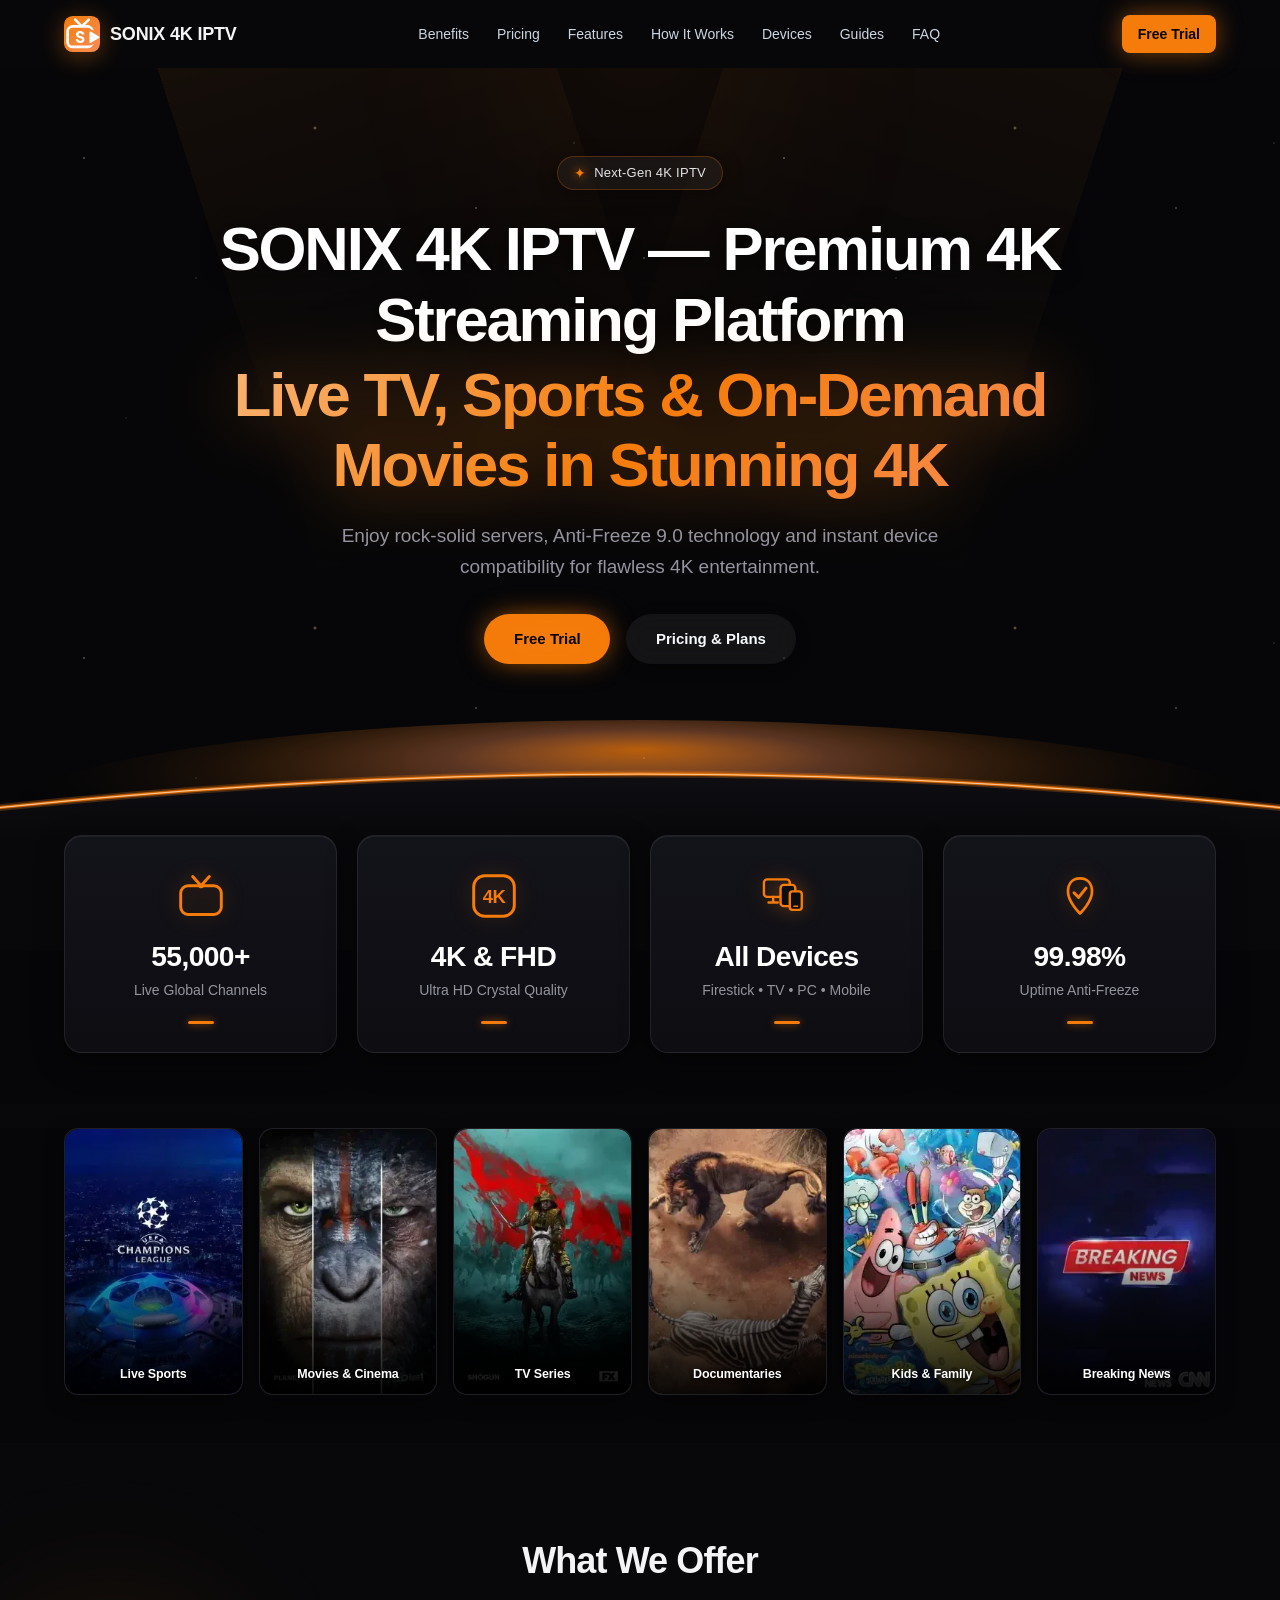
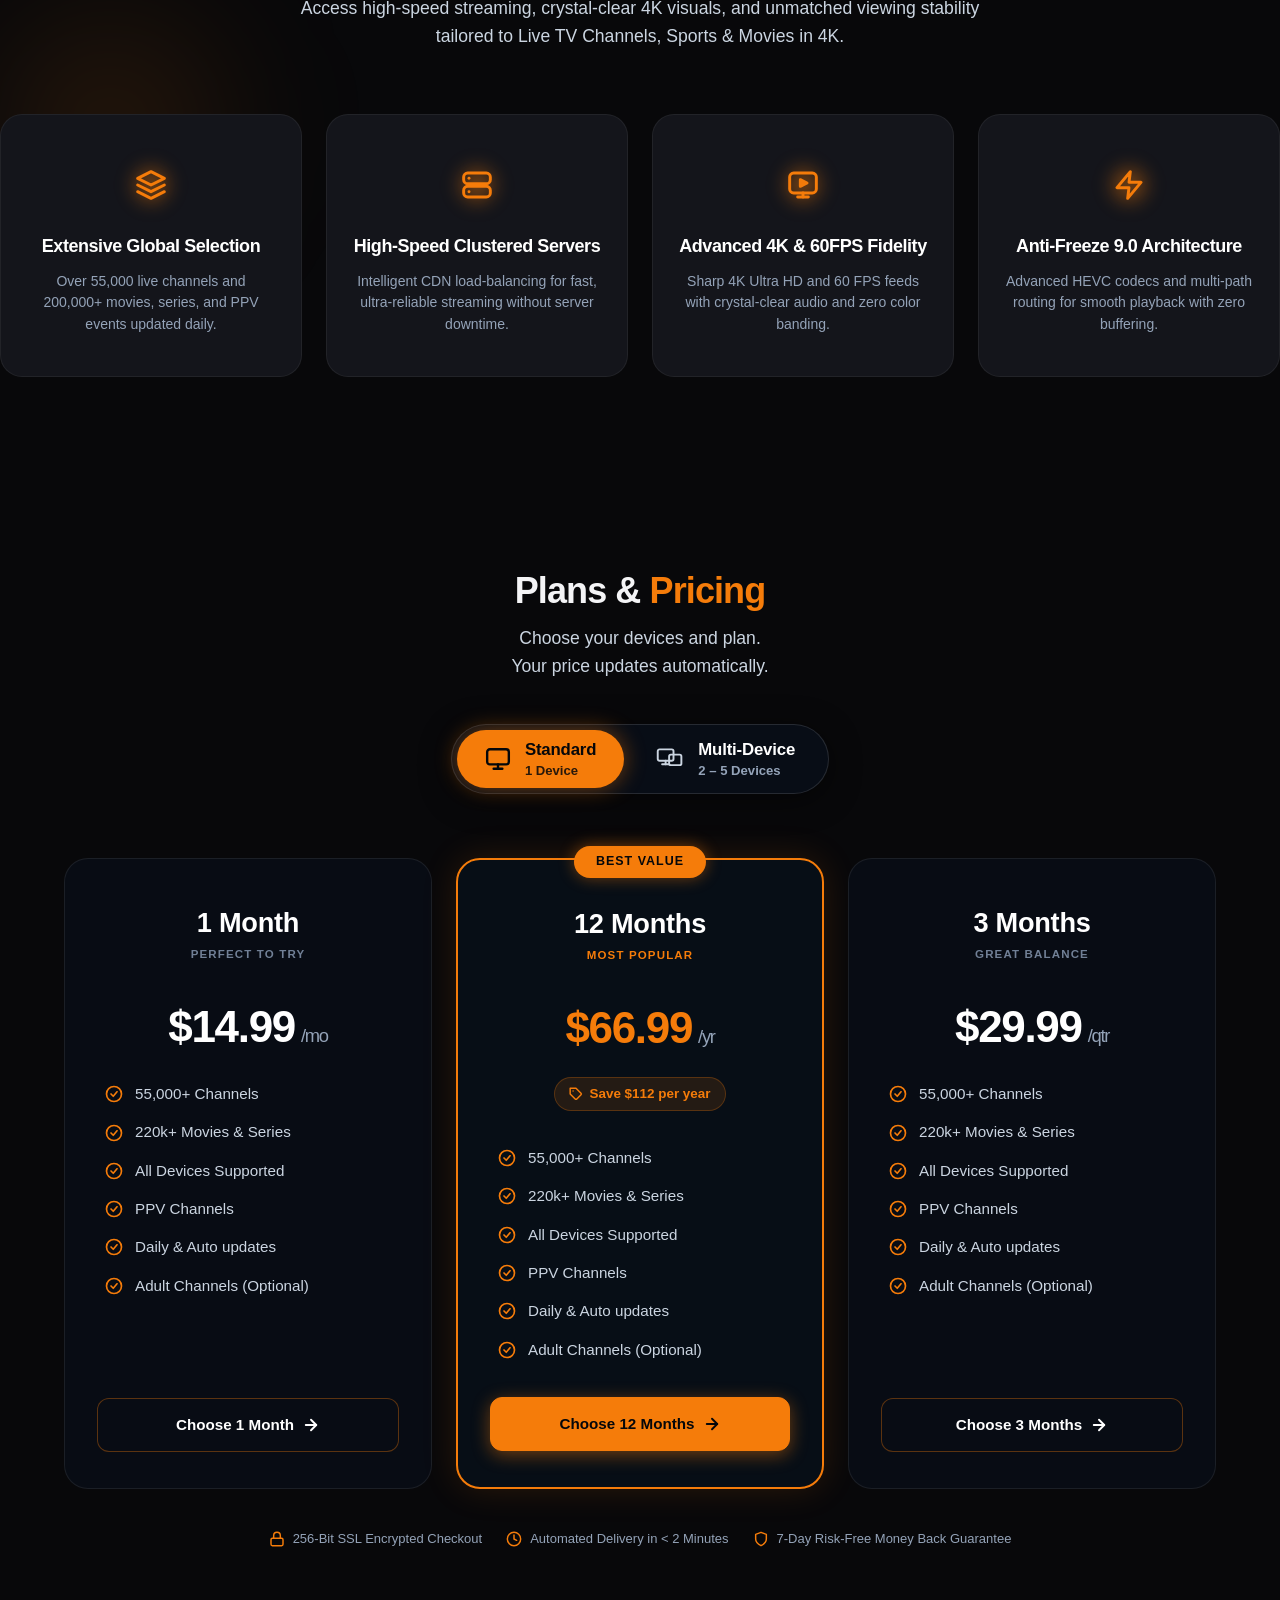
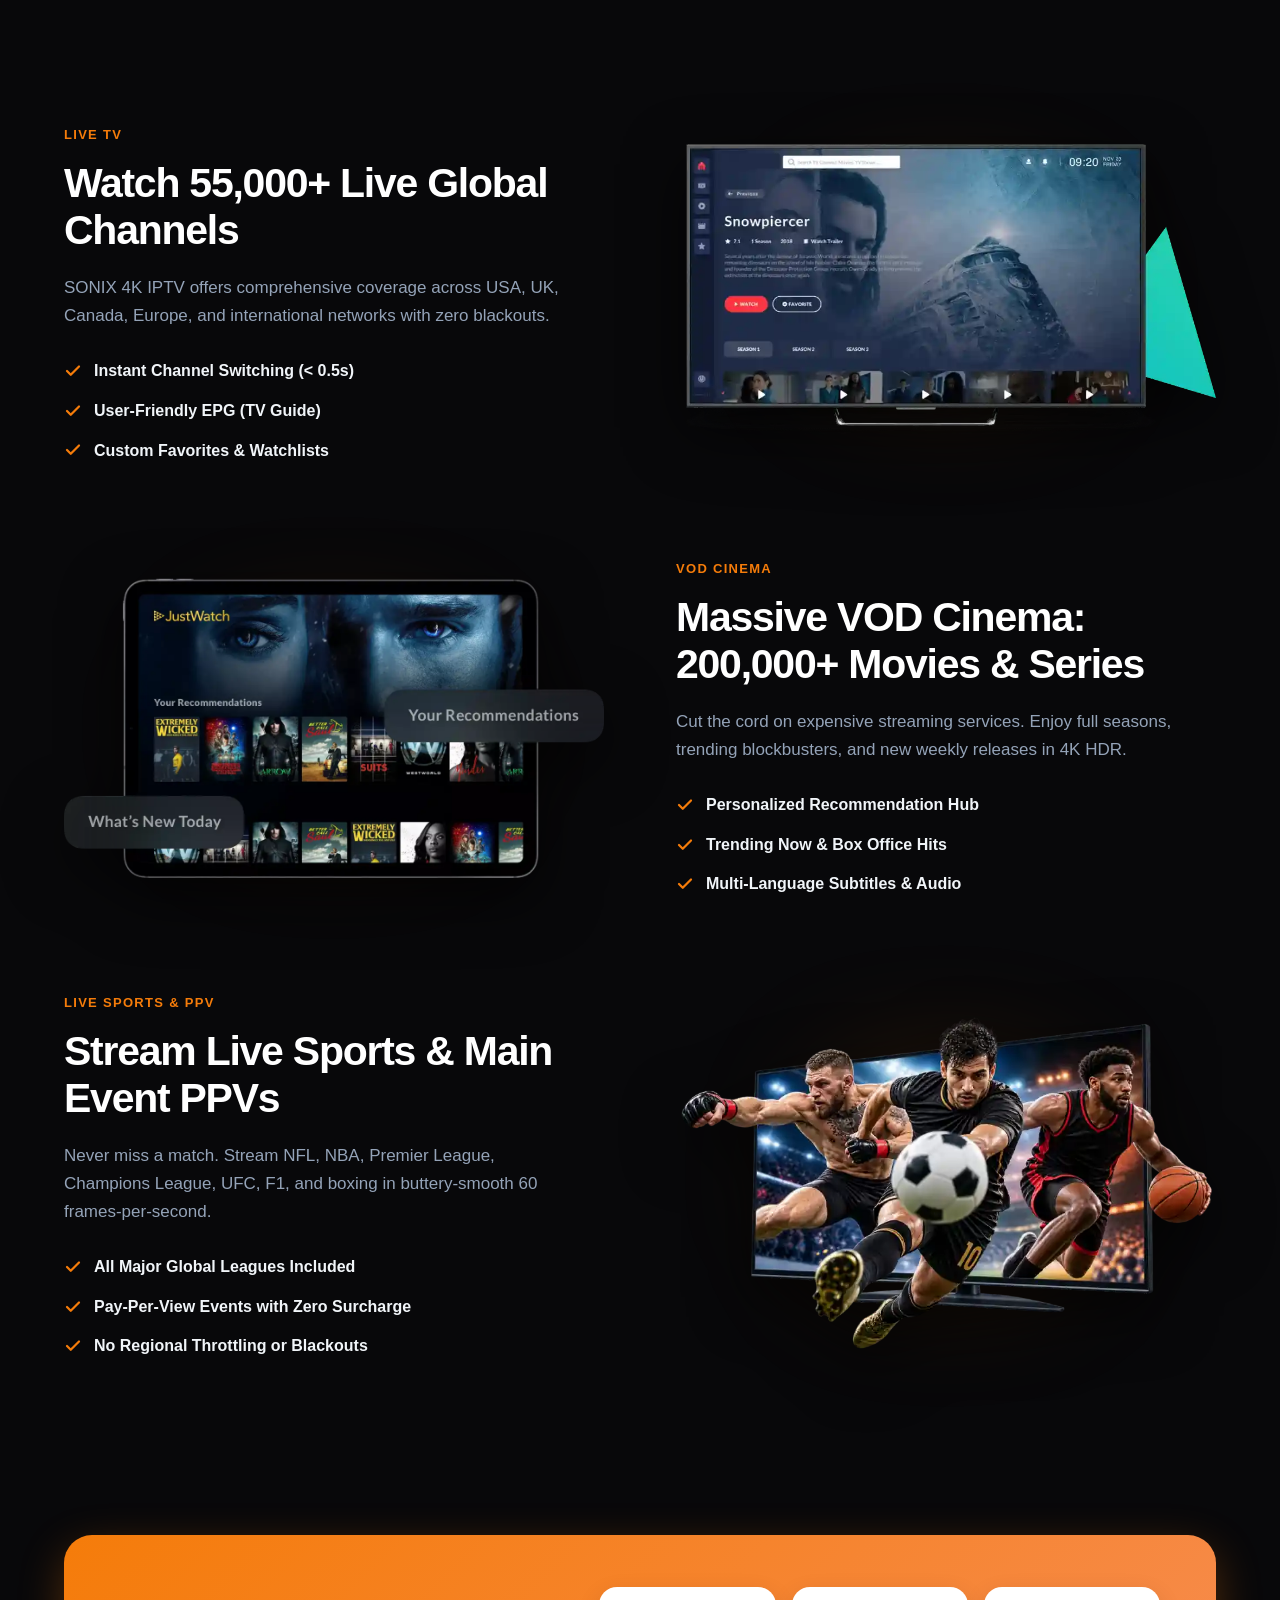
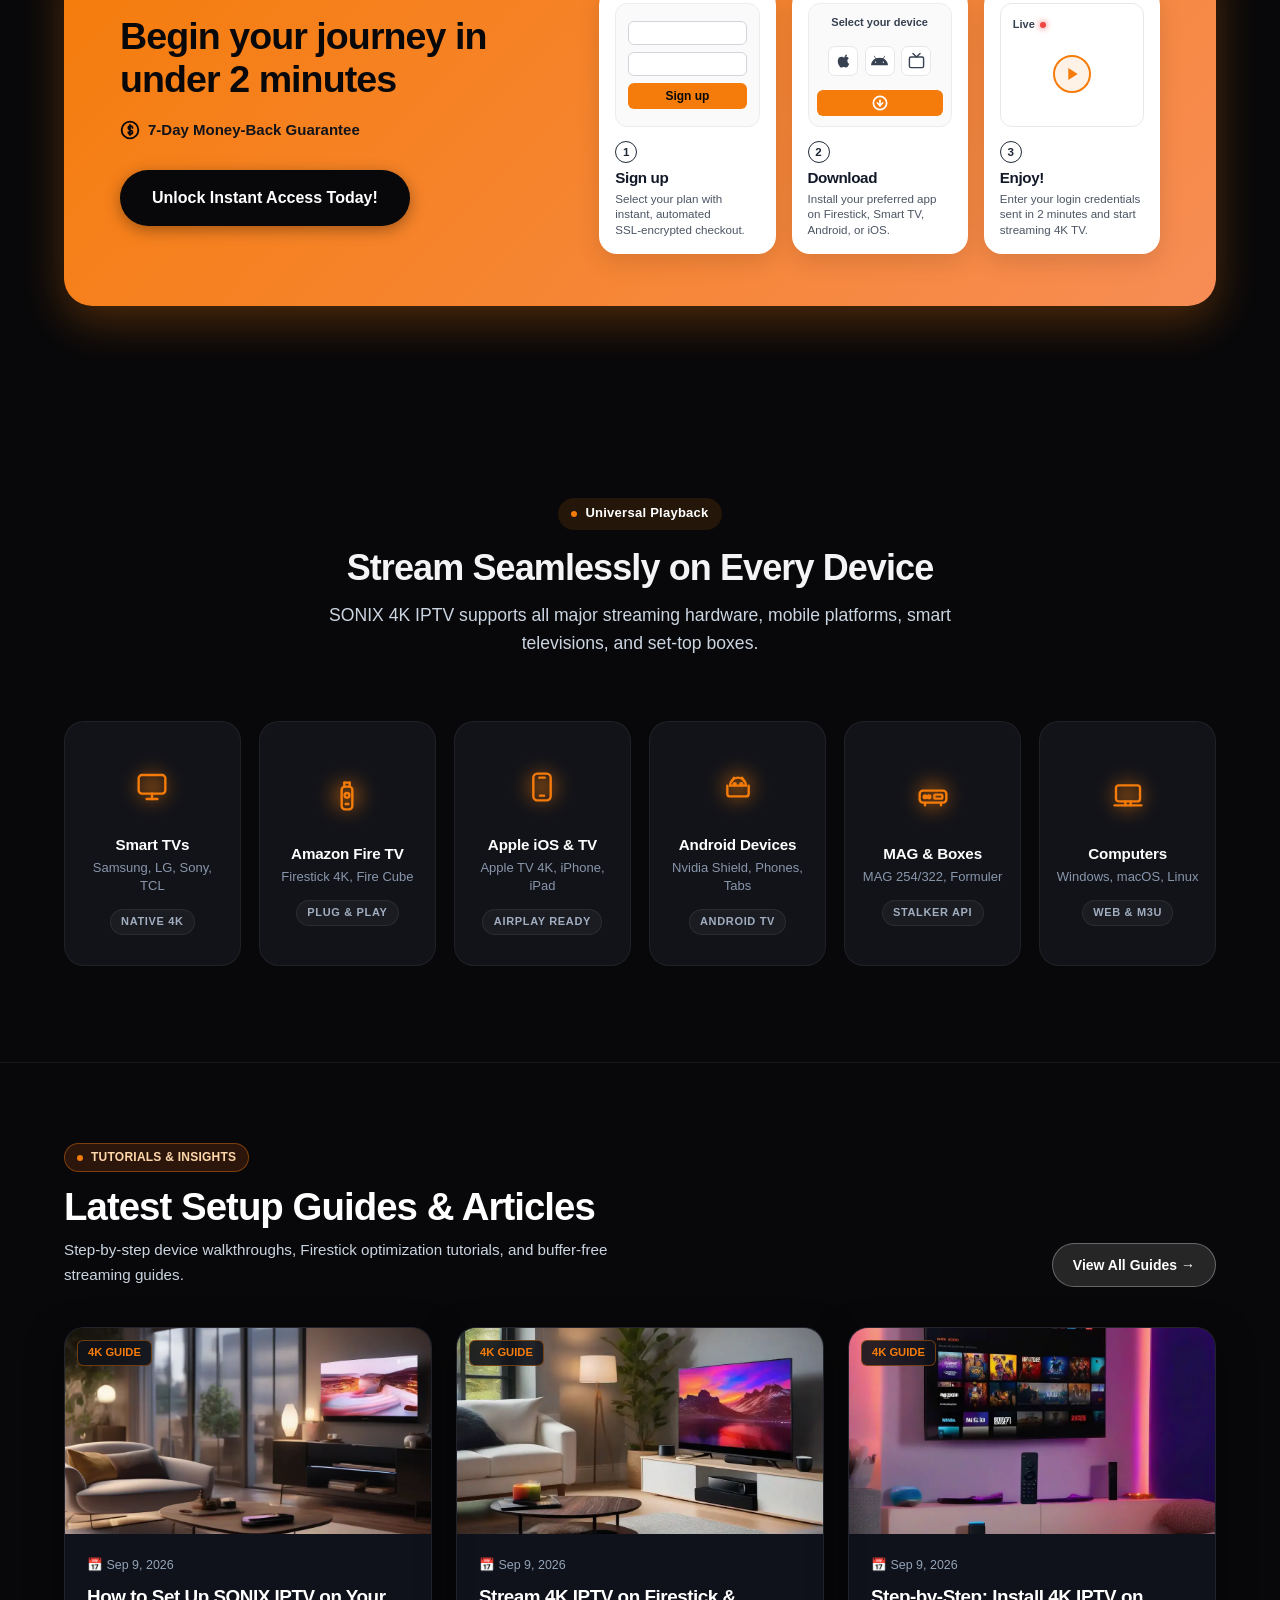
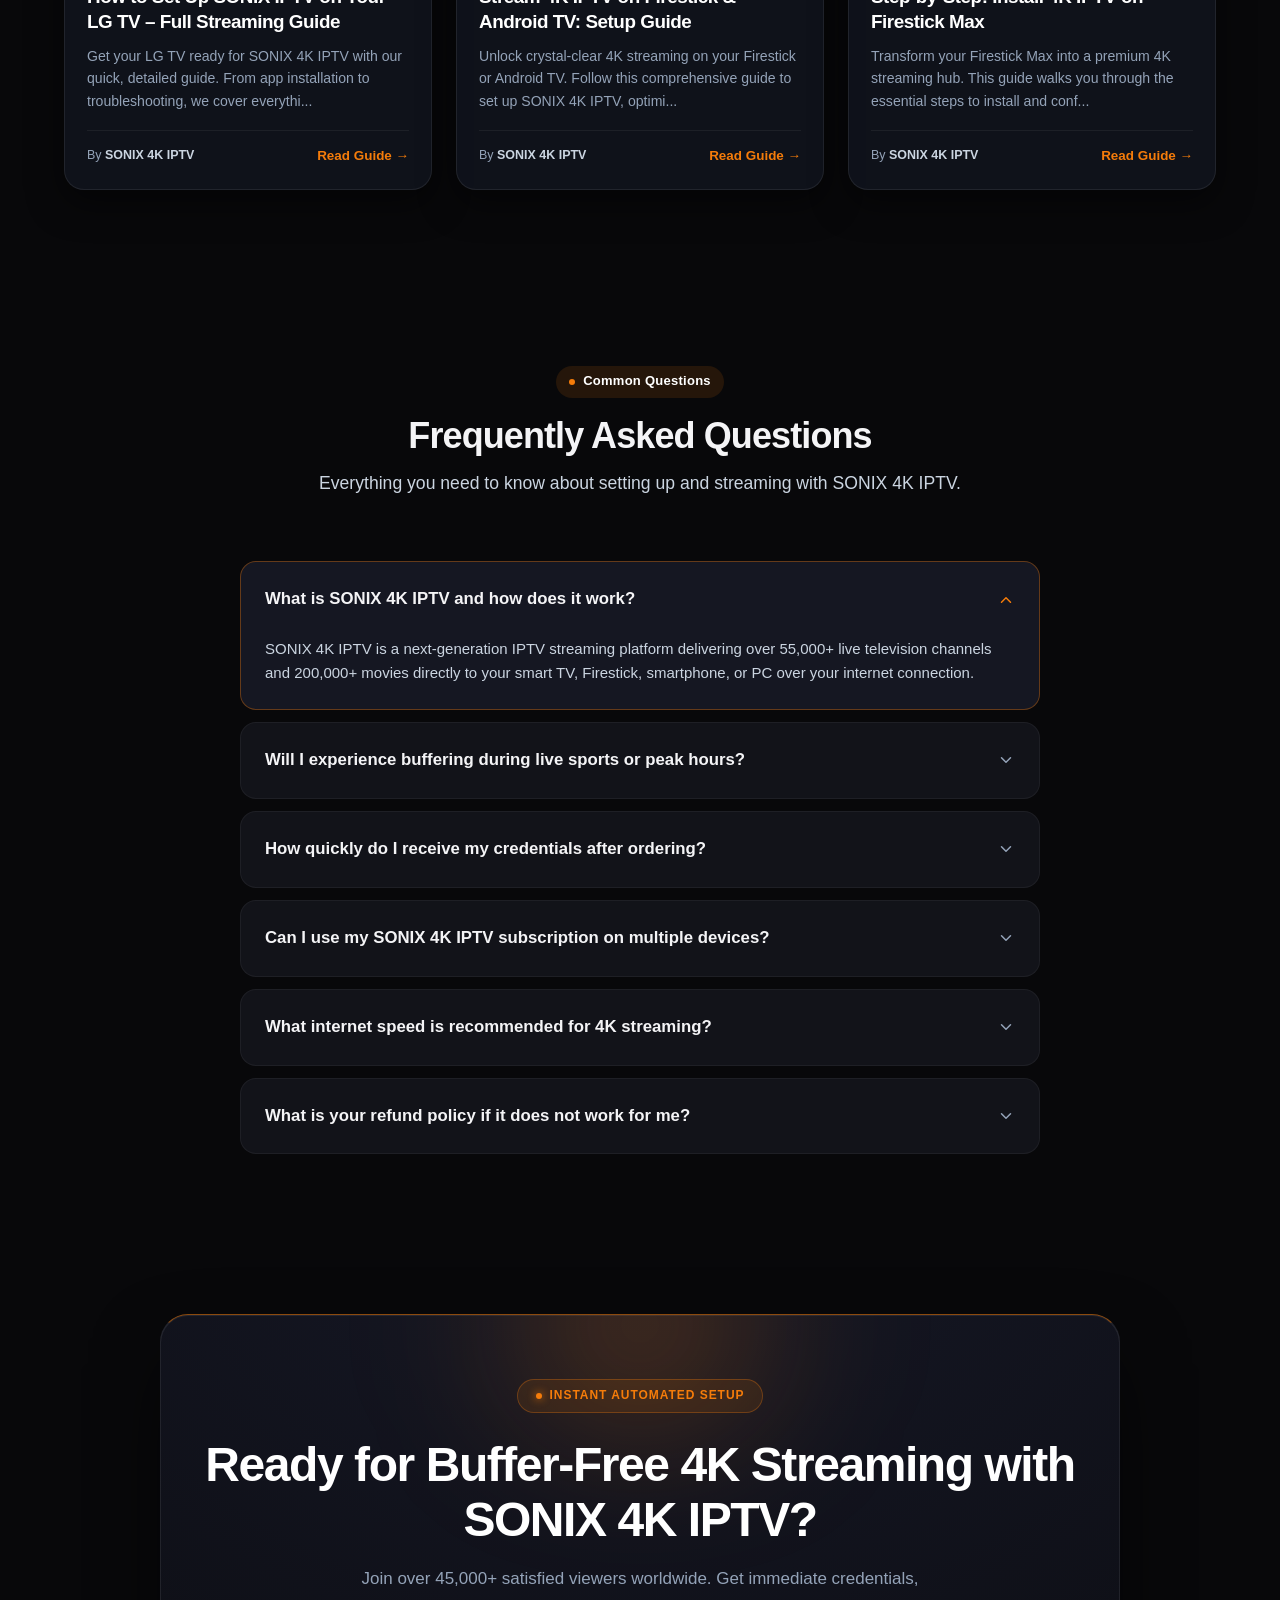
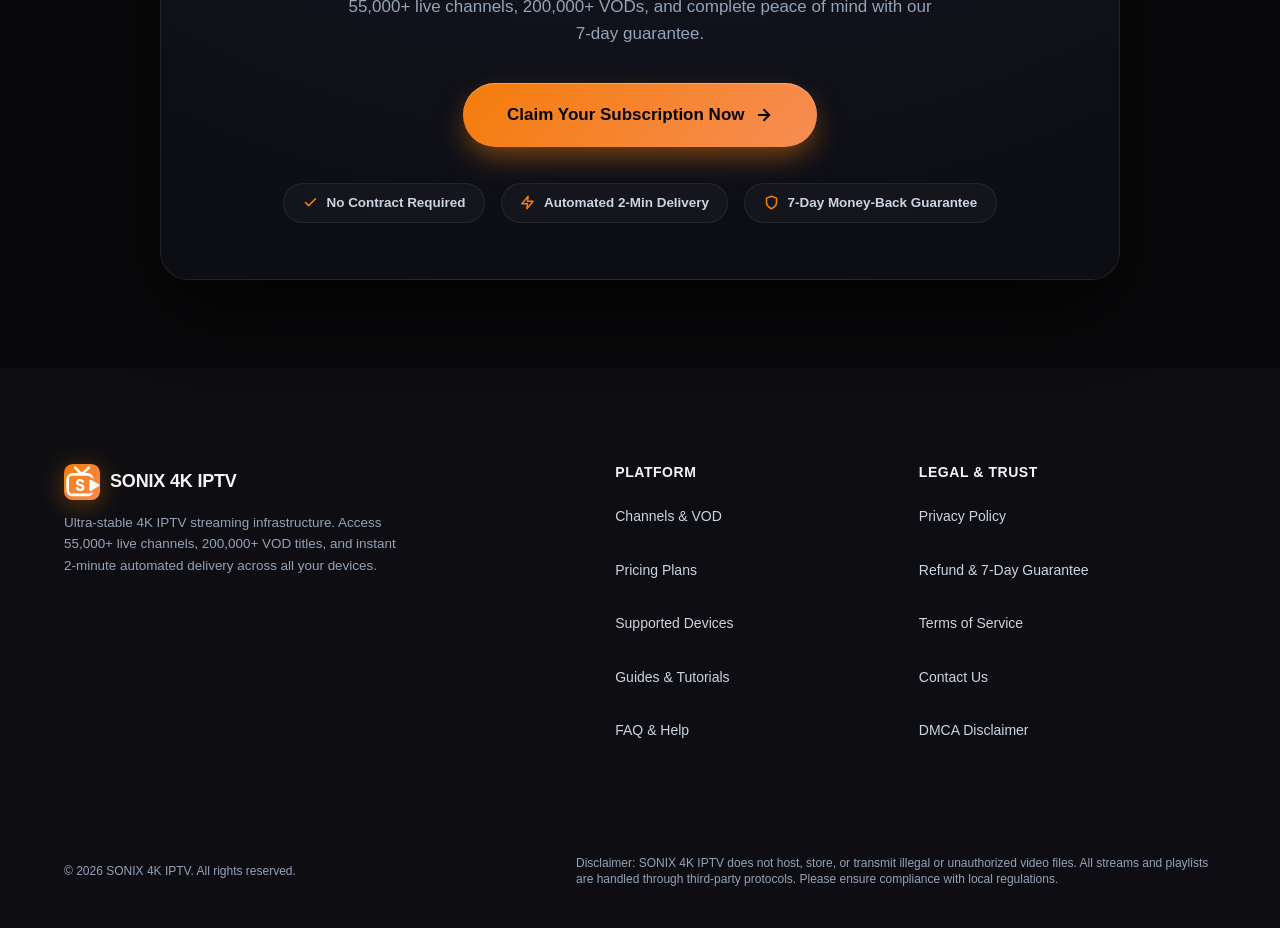
==== commit e6753558: "Deploy IPTV site via TVKIX Site Manager [2026-10-09T07:39:11.082Z]" ====
--- a/index.html
+++ b/index.html
@@ -13,9 +13,9 @@
   <meta name="theme-color" content="#08080a">
 
   <!-- Pure SVG Dynamic Brand Favicon & App Icons (Google SEO Compliant) -->
-  <link rel="icon" type="image/svg+xml" href="data:image/svg+xml;utf8,%3Csvg%20xmlns%3D%22http%3A%2F%2Fwww.w3.org%2F2000%2Fsvg%22%20viewBox%3D%220%200%20100%20100%22%20width%3D%22100%25%22%20height%3D%22100%25%22%3E%0A%20%20%3Cdefs%3E%0A%20%20%20%20%3ClinearGradient%20id%3D%22tvkixBrandGrad%22%20x1%3D%220%25%22%20y1%3D%220%25%22%20x2%3D%22100%25%22%20y2%3D%22100%25%22%3E%0A%20%20%20%20%20%20%3Cstop%20offset%3D%220%25%22%20stop-color%3D%22%238b5cf6%22%2F%3E%0A%20%20%20%20%20%20%3Cstop%20offset%3D%22100%25%22%20stop-color%3D%22%23a855f7%22%2F%3E%0A%20%20%20%20%3C%2FlinearGradient%3E%0A%20%20%20%20%3Cmask%20id%3D%22tvCutout_cp8kv3%22%3E%0A%20%20%20%20%20%20%3Crect%20width%3D%22100%22%20height%3D%22100%22%20fill%3D%22%23ffffff%22%2F%3E%0A%20%20%20%20%20%20%3Cpath%20d%3D%22M%2073.5%2046%20L%2096%2059%20L%2073.5%2072%20Z%22%20fill%3D%22%23000000%22%20stroke%3D%22%23000000%22%20stroke-width%3D%2218.5%22%20stroke-linejoin%3D%22round%22%20stroke-linecap%3D%22round%22%2F%3E%0A%20%20%20%20%3C%2Fmask%3E%0A%20%20%3C%2Fdefs%3E%0A%20%20%3Crect%20width%3D%22100%22%20height%3D%22100%22%20rx%3D%2224%22%20fill%3D%22url(%23tvkixBrandGrad)%22%2F%3E%0A%20%20%3Cpath%20d%3D%22M%2031%2010%20L%2049.5%2029%20L%2069%2010%22%20fill%3D%22none%22%20stroke%3D%22%23ffffff%22%20stroke-width%3D%227%22%20stroke-linecap%3D%22round%22%20stroke-linejoin%3D%22round%22%2F%3E%0A%20%20%3Crect%20x%3D%2210%22%20y%3D%2229%22%20width%3D%2269%22%20height%3D%2257%22%20rx%3D%2214%22%20fill%3D%22none%22%20stroke%3D%22%23ffffff%22%20stroke-width%3D%227.5%22%20stroke-linejoin%3D%22round%22%20stroke-linecap%3D%22round%22%20mask%3D%22url(%23tvCutout_cp8kv3)%22%2F%3E%0A%20%20%3Cpath%20d%3D%22M%2073.5%2046%20L%2096%2059%20L%2073.5%2072%20Z%22%20fill%3D%22%23ffffff%22%20stroke%3D%22%23ffffff%22%20stroke-width%3D%225.5%22%20stroke-linejoin%3D%22round%22%20stroke-linecap%3D%22round%22%2F%3E%0A%20%20%3Ctext%20x%3D%2244%22%20y%3D%2258%22%20font-family%3D%22-apple-system%2C%20BlinkMacSystemFont%2C%20'Plus%20Jakarta%20Sans'%2C%20'Arial%20Black'%2C%20'Montserrat'%2C%20sans-serif%22%20font-size%3D%2244%22%20font-weight%3D%22900%22%20fill%3D%22%23ffffff%22%20text-anchor%3D%22middle%22%20dominant-baseline%3D%22central%22%3ES%3C%2Ftext%3E%0A%3C%2Fsvg%3E">
+  <link rel="icon" type="image/svg+xml" href="data:image/svg+xml;utf8,%3Csvg%20xmlns%3D%22http%3A%2F%2Fwww.w3.org%2F2000%2Fsvg%22%20viewBox%3D%220%200%20100%20100%22%20width%3D%22100%25%22%20height%3D%22100%25%22%3E%0A%20%20%3Cdefs%3E%0A%20%20%20%20%3ClinearGradient%20id%3D%22tvkixBrandGrad%22%20x1%3D%220%25%22%20y1%3D%220%25%22%20x2%3D%22100%25%22%20y2%3D%22100%25%22%3E%0A%20%20%20%20%20%20%3Cstop%20offset%3D%220%25%22%20stop-color%3D%22%23f57c0a%22%2F%3E%0A%20%20%20%20%20%20%3Cstop%20offset%3D%22100%25%22%20stop-color%3D%22%23f78d55%22%2F%3E%0A%20%20%20%20%3C%2FlinearGradient%3E%0A%20%20%20%20%3Cmask%20id%3D%22tvCutout_3i50dj%22%3E%0A%20%20%20%20%20%20%3Crect%20width%3D%22100%22%20height%3D%22100%22%20fill%3D%22%23ffffff%22%2F%3E%0A%20%20%20%20%20%20%3Cpath%20d%3D%22M%2073.5%2046%20L%2096%2059%20L%2073.5%2072%20Z%22%20fill%3D%22%23000000%22%20stroke%3D%22%23000000%22%20stroke-width%3D%2218.5%22%20stroke-linejoin%3D%22round%22%20stroke-linecap%3D%22round%22%2F%3E%0A%20%20%20%20%3C%2Fmask%3E%0A%20%20%3C%2Fdefs%3E%0A%20%20%3Crect%20width%3D%22100%22%20height%3D%22100%22%20rx%3D%2224%22%20fill%3D%22url(%23tvkixBrandGrad)%22%2F%3E%0A%20%20%3Cpath%20d%3D%22M%2031%2010%20L%2049.5%2029%20L%2069%2010%22%20fill%3D%22none%22%20stroke%3D%22%23ffffff%22%20stroke-width%3D%227%22%20stroke-linecap%3D%22round%22%20stroke-linejoin%3D%22round%22%2F%3E%0A%20%20%3Crect%20x%3D%2210%22%20y%3D%2229%22%20width%3D%2269%22%20height%3D%2257%22%20rx%3D%2214%22%20fill%3D%22none%22%20stroke%3D%22%23ffffff%22%20stroke-width%3D%227.5%22%20stroke-linejoin%3D%22round%22%20stroke-linecap%3D%22round%22%20mask%3D%22url(%23tvCutout_3i50dj)%22%2F%3E%0A%20%20%3Cpath%20d%3D%22M%2073.5%2046%20L%2096%2059%20L%2073.5%2072%20Z%22%20fill%3D%22%23ffffff%22%20stroke%3D%22%23ffffff%22%20stroke-width%3D%225.5%22%20stroke-linejoin%3D%22round%22%20stroke-linecap%3D%22round%22%2F%3E%0A%20%20%3Ctext%20x%3D%2244%22%20y%3D%2258%22%20font-family%3D%22-apple-system%2C%20BlinkMacSystemFont%2C%20'Plus%20Jakarta%20Sans'%2C%20'Arial%20Black'%2C%20'Montserrat'%2C%20sans-serif%22%20font-size%3D%2244%22%20font-weight%3D%22900%22%20fill%3D%22%23ffffff%22%20text-anchor%3D%22middle%22%20dominant-baseline%3D%22central%22%3ES%3C%2Ftext%3E%0A%3C%2Fsvg%3E">
   <link rel="alternate icon" type="image/svg+xml" href="/assets/favicon.svg">
-  <link rel="apple-touch-icon" href="data:image/svg+xml;utf8,%3Csvg%20xmlns%3D%22http%3A%2F%2Fwww.w3.org%2F2000%2Fsvg%22%20viewBox%3D%220%200%20100%20100%22%20width%3D%22100%25%22%20height%3D%22100%25%22%3E%0A%20%20%3Cdefs%3E%0A%20%20%20%20%3ClinearGradient%20id%3D%22tvkixBrandGrad%22%20x1%3D%220%25%22%20y1%3D%220%25%22%20x2%3D%22100%25%22%20y2%3D%22100%25%22%3E%0A%20%20%20%20%20%20%3Cstop%20offset%3D%220%25%22%20stop-color%3D%22%238b5cf6%22%2F%3E%0A%20%20%20%20%20%20%3Cstop%20offset%3D%22100%25%22%20stop-color%3D%22%23a855f7%22%2F%3E%0A%20%20%20%20%3C%2FlinearGradient%3E%0A%20%20%20%20%3Cmask%20id%3D%22tvCutout_cp8kv3%22%3E%0A%20%20%20%20%20%20%3Crect%20width%3D%22100%22%20height%3D%22100%22%20fill%3D%22%23ffffff%22%2F%3E%0A%20%20%20%20%20%20%3Cpath%20d%3D%22M%2073.5%2046%20L%2096%2059%20L%2073.5%2072%20Z%22%20fill%3D%22%23000000%22%20stroke%3D%22%23000000%22%20stroke-width%3D%2218.5%22%20stroke-linejoin%3D%22round%22%20stroke-linecap%3D%22round%22%2F%3E%0A%20%20%20%20%3C%2Fmask%3E%0A%20%20%3C%2Fdefs%3E%0A%20%20%3Crect%20width%3D%22100%22%20height%3D%22100%22%20rx%3D%2224%22%20fill%3D%22url(%23tvkixBrandGrad)%22%2F%3E%0A%20%20%3Cpath%20d%3D%22M%2031%2010%20L%2049.5%2029%20L%2069%2010%22%20fill%3D%22none%22%20stroke%3D%22%23ffffff%22%20stroke-width%3D%227%22%20stroke-linecap%3D%22round%22%20stroke-linejoin%3D%22round%22%2F%3E%0A%20%20%3Crect%20x%3D%2210%22%20y%3D%2229%22%20width%3D%2269%22%20height%3D%2257%22%20rx%3D%2214%22%20fill%3D%22none%22%20stroke%3D%22%23ffffff%22%20stroke-width%3D%227.5%22%20stroke-linejoin%3D%22round%22%20stroke-linecap%3D%22round%22%20mask%3D%22url(%23tvCutout_cp8kv3)%22%2F%3E%0A%20%20%3Cpath%20d%3D%22M%2073.5%2046%20L%2096%2059%20L%2073.5%2072%20Z%22%20fill%3D%22%23ffffff%22%20stroke%3D%22%23ffffff%22%20stroke-width%3D%225.5%22%20stroke-linejoin%3D%22round%22%20stroke-linecap%3D%22round%22%2F%3E%0A%20%20%3Ctext%20x%3D%2244%22%20y%3D%2258%22%20font-family%3D%22-apple-system%2C%20BlinkMacSystemFont%2C%20'Plus%20Jakarta%20Sans'%2C%20'Arial%20Black'%2C%20'Montserrat'%2C%20sans-serif%22%20font-size%3D%2244%22%20font-weight%3D%22900%22%20fill%3D%22%23ffffff%22%20text-anchor%3D%22middle%22%20dominant-baseline%3D%22central%22%3ES%3C%2Ftext%3E%0A%3C%2Fsvg%3E">
+  <link rel="apple-touch-icon" href="data:image/svg+xml;utf8,%3Csvg%20xmlns%3D%22http%3A%2F%2Fwww.w3.org%2F2000%2Fsvg%22%20viewBox%3D%220%200%20100%20100%22%20width%3D%22100%25%22%20height%3D%22100%25%22%3E%0A%20%20%3Cdefs%3E%0A%20%20%20%20%3ClinearGradient%20id%3D%22tvkixBrandGrad%22%20x1%3D%220%25%22%20y1%3D%220%25%22%20x2%3D%22100%25%22%20y2%3D%22100%25%22%3E%0A%20%20%20%20%20%20%3Cstop%20offset%3D%220%25%22%20stop-color%3D%22%23f57c0a%22%2F%3E%0A%20%20%20%20%20%20%3Cstop%20offset%3D%22100%25%22%20stop-color%3D%22%23f78d55%22%2F%3E%0A%20%20%20%20%3C%2FlinearGradient%3E%0A%20%20%20%20%3Cmask%20id%3D%22tvCutout_3i50dj%22%3E%0A%20%20%20%20%20%20%3Crect%20width%3D%22100%22%20height%3D%22100%22%20fill%3D%22%23ffffff%22%2F%3E%0A%20%20%20%20%20%20%3Cpath%20d%3D%22M%2073.5%2046%20L%2096%2059%20L%2073.5%2072%20Z%22%20fill%3D%22%23000000%22%20stroke%3D%22%23000000%22%20stroke-width%3D%2218.5%22%20stroke-linejoin%3D%22round%22%20stroke-linecap%3D%22round%22%2F%3E%0A%20%20%20%20%3C%2Fmask%3E%0A%20%20%3C%2Fdefs%3E%0A%20%20%3Crect%20width%3D%22100%22%20height%3D%22100%22%20rx%3D%2224%22%20fill%3D%22url(%23tvkixBrandGrad)%22%2F%3E%0A%20%20%3Cpath%20d%3D%22M%2031%2010%20L%2049.5%2029%20L%2069%2010%22%20fill%3D%22none%22%20stroke%3D%22%23ffffff%22%20stroke-width%3D%227%22%20stroke-linecap%3D%22round%22%20stroke-linejoin%3D%22round%22%2F%3E%0A%20%20%3Crect%20x%3D%2210%22%20y%3D%2229%22%20width%3D%2269%22%20height%3D%2257%22%20rx%3D%2214%22%20fill%3D%22none%22%20stroke%3D%22%23ffffff%22%20stroke-width%3D%227.5%22%20stroke-linejoin%3D%22round%22%20stroke-linecap%3D%22round%22%20mask%3D%22url(%23tvCutout_3i50dj)%22%2F%3E%0A%20%20%3Cpath%20d%3D%22M%2073.5%2046%20L%2096%2059%20L%2073.5%2072%20Z%22%20fill%3D%22%23ffffff%22%20stroke%3D%22%23ffffff%22%20stroke-width%3D%225.5%22%20stroke-linejoin%3D%22round%22%20stroke-linecap%3D%22round%22%2F%3E%0A%20%20%3Ctext%20x%3D%2244%22%20y%3D%2258%22%20font-family%3D%22-apple-system%2C%20BlinkMacSystemFont%2C%20'Plus%20Jakarta%20Sans'%2C%20'Arial%20Black'%2C%20'Montserrat'%2C%20sans-serif%22%20font-size%3D%2244%22%20font-weight%3D%22900%22%20fill%3D%22%23ffffff%22%20text-anchor%3D%22middle%22%20dominant-baseline%3D%22central%22%3ES%3C%2Ftext%3E%0A%3C%2Fsvg%3E">
   <link rel="manifest" href="site.webmanifest">
 
   <!-- Open Graph / Facebook -->
@@ -798,97 +798,77 @@
         }
       },
       {
-        "@type": "FAQPage",
-        "@id": "https://sonix4k.shop/#faq",
-        "mainEntity": [
-          {
-            "@type": "Question",
-            "name": "What is IPTV and how does SONIX 4K IPTV work?",
-            "acceptedAnswer": {
-              "@type": "Answer",
-              "text": "IPTV (Internet Protocol Television) delivers television programming and video content through internet broadband rather than traditional cable or satellite. Once you select a subscription plan, SONIX 4K IPTV automatically provides an M3U playlist URL and Xtream Codes credentials that connect directly into your preferred IPTV player application."
-            }
-          },
-          {
-            "@type": "Question",
-            "name": "How fast does my internet connection need to be?",
-            "acceptedAnswer": {
-              "@type": "Answer",
-              "text": "For standard definition (SD) streams, 10 Mbps is sufficient. For Full HD (1080p), we recommend at least 25 Mbps. For smooth 4K Ultra HD and 60FPS live sports streaming without buffering, a stable connection of 35-50 Mbps is recommended."
-            }
-          },
-          {
-            "@type": "Question",
-            "name": "How quickly will I receive my login credentials?",
-            "acceptedAnswer": {
-              "@type": "Answer",
-              "text": "Activation is 100% automated. Immediately upon successful checkout, your M3U playlist link, Xtream Codes credentials, and step-by-step setup guides are delivered directly to your email inbox and WhatsApp (optional) within 2 minutes."
-            }
-          },
-          {
-            "@type": "Question",
-            "name": "Can I use my subscription on multiple devices?",
-            "acceptedAnswer": {
-              "@type": "Answer",
-              "text": "Yes. You can install and configure your SONIX 4K IPTV credentials on multiple devices (such as your living room TV, bedroom TV, phone, and tablet). Single-connection plans allow one active stream at a time, while multi-connection upgrades allow simultaneous viewing across different screens."
-            }
-          },
-          {
-            "@type": "Question",
-            "name": "Which apps and players are compatible with your service?",
-            "acceptedAnswer": {
-              "@type": "Answer",
-              "text": "SONIX 4K IPTV is compatible with all industry-standard IPTV apps including TiviMate, IPTV Smarters Pro, IBO Player, XCIPTV, Smart IPTV, GSE Smart IPTV, Perfect Player, and VLC Media Player."
-            }
-          },
-          {
-            "@type": "Question",
-            "name": "What is your refund policy?",
-            "acceptedAnswer": {
-              "@type": "Answer",
-              "text": "We provide a 7-day money-back guarantee. If you experience persistent technical difficulties or our service does not meet your expectations, contact our 24/7 support team for an immediate full refund."
-            }
-          },
-          {
-            "@type": "Question",
-            "name": "Do I need a VPN to use SONIX 4K IPTV?",
-            "acceptedAnswer": {
-              "@type": "Answer",
-              "text": "A VPN is not strictly required because all our streams are encrypted with 256-bit SSL protocols. However, if your Internet Service Provider (ISP) throttles high-bandwidth video streaming, a VPN can ensure full unthrottled streaming speeds."
-            }
-          },
-          {
-            "@type": "Question",
-            "name": "Are there contracts or hidden recurring fees?",
-            "acceptedAnswer": {
-              "@type": "Answer",
-              "text": "No. There are zero contracts, zero setup fees, and zero hidden charges. You only pay for the duration you choose (1, 3, 6, or 12 months) with complete freedom to renew or cancel anytime."
-            }
-          }
-        ]
+  "@type": "FAQPage",
+  "@id": "https://sonix4k.shop/#faq",
+  "mainEntity": [
+    {
+      "@type": "Question",
+      "name": "What is SONIX 4K IPTV and how does it work?",
+      "acceptedAnswer": {
+        "@type": "Answer",
+        "text": "SONIX 4K IPTV is a next‑generation IPTV streaming platform delivering over 55,000+ live television channels and 200,000+ movies directly to your smart TV, Firestick, smartphone, or PC over your internet connection."
       }
+    },
+    {
+      "@type": "Question",
+      "name": "Will I experience buffering during live sports or peak hours?",
+      "acceptedAnswer": {
+        "@type": "Answer",
+        "text": "No. Our Anti‑Freeze technology dynamically shifts bandwidth across clustered edge servers to prevent throttling and congestion, providing a smooth 60fps experience even during high‑traffic championship games."
+      }
+    },
+    {
+      "@type": "Question",
+      "name": "How quickly do I receive my credentials after ordering?",
+      "acceptedAnswer": {
+        "@type": "Answer",
+        "text": "Your M3U playlist URL, Xtream Codes credentials, and step‑by‑step device configuration guide are automatically delivered to your email address within 2 minutes of checkout."
+      }
+    },
+    {
+      "@type": "Question",
+      "name": "Can I use my SONIX 4K IPTV subscription on multiple devices?",
+      "acceptedAnswer": {
+        "@type": "Answer",
+        "text": "Yes! You can install SONIX 4K IPTV on all your household devices. Standard subscriptions support 1 active stream at a time, while multi‑room packages allow simultaneous streaming on up to 5 screens."
+      }
+    },
+    {
+      "@type": "Question",
+      "name": "What internet speed is recommended for 4K streaming?",
+      "acceptedAnswer": {
+        "@type": "Answer",
+        "text": "We recommend a minimum internet speed of 15 Mbps for FHD channels and 30 Mbps+ for 4K Ultra HD and live HDR sports broadcasts."
+      }
+    },
+    {
+      "@type": "Question",
+      "name": "What is your refund policy if it does not work for me?",
+      "acceptedAnswer": {
+        "@type": "Answer",
+        "text": "We back our service with an unconditional 7‑day money‑back guarantee. If you encounter any technical difficulty our support team cannot resolve, you receive a prompt 100% refund."
+      }
+    }
+  ]
+}
     ]
   }
   </script>
+    <meta name="google-site-verification" content="xc-31fG65QyAQ2vSJiQfV2vExgyC66TX4p8R_Foc6XQ">
 
     <style id="site-dynamic-theme">
         
-            :root {
-                --tpl-glow: rgba(139, 92, 246, 0.35);
-                --hero-badge-bg: rgba(139, 92, 246, 0.18);
-            }
-        
         :root {
-            --accent: #8b5cf6 !important;
-            --accent-hover: #a855f7 !important;
+            --accent: #f57c0a !important;
+            --accent-hover: #f78d55 !important;
             --accent-text: #ffffff !important;
-            --accent-light: rgba(139, 92, 246, 0.12) !important;
-            --primary: #8b5cf6 !important;
-            --primary-glow: rgba(139, 92, 246, 0.44) !important;
-            --brand-r: 139;
-            --brand-g: 92;
-            --brand-b: 246;
-            
+            --accent-light: rgba(245, 124, 10, 0.12) !important;
+            --primary: #f57c0a !important;
+            --primary-glow: rgba(245, 124, 10, 0.44) !important;
+            --brand-r: 245;
+            --brand-g: 124;
+            --brand-b: 10;
+            font-family: 'Inter', -apple-system, sans-serif !important;
         }
         /* Header & Logo Pure SVG Mark */
         .logo-icon {
@@ -901,250 +881,250 @@
             align-items: center !important;
             justify-content: center !important;
             box-shadow: none !important;
-            filter: drop-shadow(0 4px 12px rgba(139, 92, 246, 0.38)) !important;
+            filter: drop-shadow(0 4px 12px rgba(245, 124, 10, 0.38)) !important;
             transition: transform 0.2s ease, filter 0.2s ease !important;
             flex-shrink: 0 !important;
         }
         .brand-logo:hover .logo-icon {
             transform: scale(1.06) !important;
-            filter: drop-shadow(0 6px 18px rgba(139, 92, 246, 0.6)) !important;
+            filter: drop-shadow(0 6px 18px rgba(245, 124, 10, 0.6)) !important;
         }
         .logo-icon svg {
             width: 100% !important;
             height: 100% !important;
             display: block !important;
         }
-        .brand-accent, .accent-mark { color: #8b5cf6 !important; }
+        .brand-accent, .accent-mark { color: #f57c0a !important; }
 
         /* Hero Headline & Title Bottom Accent */
         .title-bottom {
-            color: #8b5cf6 !important;
-            background: linear-gradient(135deg, rgb(191, 165, 250) 0%, #8b5cf6 50%, #a855f7 100%) !important;
+            color: #f57c0a !important;
+            background: linear-gradient(135deg, rgb(250, 183, 120) 0%, #f57c0a 50%, #f78d55 100%) !important;
             -webkit-background-clip: text !important;
             -webkit-text-fill-color: transparent !important;
             background-clip: text !important;
-            filter: drop-shadow(0 0 35px rgba(139, 92, 246, 0.55)) !important;
+            filter: drop-shadow(0 0 35px rgba(245, 124, 10, 0.55)) !important;
         }
 
         /* Light Rays Ambient Backdrop */
         .light-ray-left {
-            background: linear-gradient(180deg, rgba(139, 92, 246, 0.45) 0%, rgba(139, 92, 246, 0.08) 60%, transparent 100%) !important;
+            background: linear-gradient(180deg, rgba(245, 124, 10, 0.45) 0%, rgba(245, 124, 10, 0.08) 60%, transparent 100%) !important;
         }
         .light-ray-right {
-            background: linear-gradient(180deg, rgba(139, 92, 246, 0.4) 0%, rgba(139, 92, 246, 0.08) 60%, transparent 100%) !important;
+            background: linear-gradient(180deg, rgba(245, 124, 10, 0.4) 0%, rgba(245, 124, 10, 0.08) 60%, transparent 100%) !important;
         }
         .light-ray-center {
-            background: radial-gradient(ellipse at top, rgba(139, 92, 246, 0.22) 0%, rgba(139, 92, 246, 0.05) 50%, transparent 80%) !important;
+            background: radial-gradient(ellipse at top, rgba(245, 124, 10, 0.22) 0%, rgba(245, 124, 10, 0.05) 50%, transparent 80%) !important;
         }
 
         /* Hero Badge & Sparks */
         .badge-spark {
-            color: #8b5cf6 !important;
-            text-shadow: 0 0 10px rgba(139, 92, 246, 0.9), 0 0 20px rgba(139, 92, 246, 0.5) !important;
+            color: #f57c0a !important;
+            text-shadow: 0 0 10px rgba(245, 124, 10, 0.9), 0 0 20px rgba(245, 124, 10, 0.5) !important;
         }
         .hero-badge-pill {
-            border: 1px solid rgba(139, 92, 246, 0.25) !important;
+            border: 1px solid rgba(245, 124, 10, 0.25) !important;
         }
 
         /* Buttons */
         .btn-pill-primary, .btn-pill-primary span, .btn-pill-primary:link, .btn-pill-primary:visited, .btn-primary { 
-            background: #8b5cf6 !important; 
+            background: #f57c0a !important; 
             color: #050507 !important; 
             font-weight: 800 !important; 
-            box-shadow: 0 0 25px rgba(139, 92, 246, 0.5) !important; 
+            box-shadow: 0 0 25px rgba(245, 124, 10, 0.5) !important; 
         }
         .btn-pill-primary:hover, .btn-primary:hover {
-            background: #a855f7 !important;
-            box-shadow: 0 0 35px rgba(139, 92, 246, 0.75) !important;
+            background: #f78d55 !important;
+            box-shadow: 0 0 35px rgba(245, 124, 10, 0.75) !important;
         }
 
         /* Metric Cards */
         .metric-dash { 
-            background-color: #8b5cf6 !important; 
-            box-shadow: 0 0 8px rgba(139, 92, 246, 0.7) !important; 
+            background-color: #f57c0a !important; 
+            box-shadow: 0 0 8px rgba(245, 124, 10, 0.7) !important; 
         }
         .metric-card:hover {
-            border-color: rgba(139, 92, 246, 0.45) !important;
-            box-shadow: 0 14px 40px rgba(0,0,0,0.55), 0 0 25px rgba(139, 92, 246, 0.2) !important;
+            border-color: rgba(245, 124, 10, 0.45) !important;
+            box-shadow: 0 14px 40px rgba(0,0,0,0.55), 0 0 25px rgba(245, 124, 10, 0.2) !important;
         }
         .metric-icon-art {
-            filter: drop-shadow(0 0 10px rgba(139, 92, 246, 0.35)) !important;
+            filter: drop-shadow(0 0 10px rgba(245, 124, 10, 0.35)) !important;
         }
         .metric-card:hover .metric-icon-art {
-            filter: drop-shadow(0 0 16px rgba(139, 92, 246, 0.65)) !important;
+            filter: drop-shadow(0 0 16px rgba(245, 124, 10, 0.65)) !important;
         }
         .metric-icon-art line, .metric-icon-art rect, .metric-icon-art path {
-            stroke: #8b5cf6 !important;
+            stroke: #f57c0a !important;
         }
         .metric-icon-art text {
-            fill: #8b5cf6 !important;
+            fill: #f57c0a !important;
         }
 
         /* Category Cards Hover */
         .category-card:hover {
-            border-color: rgba(139, 92, 246, 0.5) !important;
-            box-shadow: 0 12px 30px rgba(0,0,0,0.6), 0 0 20px rgba(139, 92, 246, 0.3) !important;
+            border-color: rgba(245, 124, 10, 0.5) !important;
+            box-shadow: 0 12px 30px rgba(0,0,0,0.6), 0 0 20px rgba(245, 124, 10, 0.3) !important;
         }
         .category-card:hover .category-card-label {
-            color: #8b5cf6 !important;
+            color: #f57c0a !important;
         }
 
         /* Benefits Section */
         .what-we-offer-section::before {
-            background: radial-gradient(circle, rgba(139, 92, 246, 0.16) 0%, rgba(139, 92, 246, 0.03) 50%, transparent 70%) !important;
+            background: radial-gradient(circle, rgba(245, 124, 10, 0.16) 0%, rgba(245, 124, 10, 0.03) 50%, transparent 70%) !important;
         }
         .benefit-card:hover {
-            border-color: rgba(139, 92, 246, 0.4) !important;
-            box-shadow: 0 16px 36px -10px rgba(0,0,0,0.6), 0 0 24px rgba(139, 92, 246, 0.18) !important;
+            border-color: rgba(245, 124, 10, 0.4) !important;
+            box-shadow: 0 16px 36px -10px rgba(0,0,0,0.6), 0 0 24px rgba(245, 124, 10, 0.18) !important;
         }
         .benefit-icon-wrapper, .benefit-icon-wrapper svg {
-            color: #8b5cf6 !important;
+            color: #f57c0a !important;
         }
         .benefit-icon-glow {
-            background: radial-gradient(circle, rgba(139, 92, 246, 0.55) 0%, rgba(139, 92, 246, 0.18) 50%, transparent 75%) !important;
+            background: radial-gradient(circle, rgba(245, 124, 10, 0.55) 0%, rgba(245, 124, 10, 0.18) 50%, transparent 75%) !important;
         }
 
         /* Features Showcase */
         .feature-badge-tag {
-            color: #8b5cf6 !important;
+            color: #f57c0a !important;
         }
         .feature-check-icon, .feature-check-icon svg {
-            color: #8b5cf6 !important;
+            color: #f57c0a !important;
         }
         .feature-media-ambient {
-            background: radial-gradient(circle, rgba(139, 92, 246, 0.22) 0%, rgba(139, 92, 246, 0.04) 60%, transparent 80%) !important;
+            background: radial-gradient(circle, rgba(245, 124, 10, 0.22) 0%, rgba(245, 124, 10, 0.04) 60%, transparent 80%) !important;
         }
         .feature-mockup-img:hover {
-            filter: drop-shadow(0 28px 42px rgba(0,0,0,0.8)) drop-shadow(0 0 25px rgba(139, 92, 246, 0.35)) !important;
+            filter: drop-shadow(0 28px 42px rgba(0,0,0,0.8)) drop-shadow(0 0 25px rgba(245, 124, 10, 0.35)) !important;
         }
 
         /* Journey Banner */
         .journey-banner {
-            background: linear-gradient(135deg, #8b5cf6 0%, #a855f7 100%) !important;
-            box-shadow: 0 15px 45px rgba(139, 92, 246, 0.3) !important;
+            background: linear-gradient(135deg, #f57c0a 0%, #f78d55 100%) !important;
+            box-shadow: 0 15px 45px rgba(245, 124, 10, 0.3) !important;
         }
         .mockup-submit-btn, .mockup-download-btn {
-            background: #8b5cf6 !important;
+            background: #f57c0a !important;
         }
         .mockup-play-center {
-            border-color: #8b5cf6 !important;
-            color: #8b5cf6 !important;
-            background-color: rgba(139, 92, 246, 0.1) !important;
+            border-color: #f57c0a !important;
+            color: #f57c0a !important;
+            background-color: rgba(245, 124, 10, 0.1) !important;
         }
 
         /* Pricing Plans */
         .price-plan-card.is-featured {
-            border: 2px solid #8b5cf6 !important;
-            box-shadow: 0 0 40px rgba(139, 92, 246, 0.22) !important;
+            border: 2px solid #f57c0a !important;
+            box-shadow: 0 0 40px rgba(245, 124, 10, 0.22) !important;
         }
         .plan-badge-top {
-            background: #8b5cf6 !important;
+            background: #f57c0a !important;
             color: #050507 !important;
-            box-shadow: 0 4px 14px rgba(139, 92, 246, 0.4) !important;
+            box-shadow: 0 4px 14px rgba(245, 124, 10, 0.4) !important;
         }
         .plan-card-subtitle.featured-subtitle, .plan-card-amount.featured-amount {
-            color: #8b5cf6 !important;
+            color: #f57c0a !important;
         }
         .plan-savings-pill {
-            background-color: rgba(139, 92, 246, 0.12) !important;
-            border: 1px solid rgba(139, 92, 246, 0.3) !important;
-            color: #8b5cf6 !important;
+            background-color: rgba(245, 124, 10, 0.12) !important;
+            border: 1px solid rgba(245, 124, 10, 0.3) !important;
+            color: #f57c0a !important;
         }
         .plan-card-feature .check-icon {
-            color: #8b5cf6 !important;
+            color: #f57c0a !important;
         }
         .plan-card-btn.solid-featured-btn {
-            background: #8b5cf6 !important;
-            border-color: #8b5cf6 !important;
+            background: #f57c0a !important;
+            border-color: #f57c0a !important;
             color: #050507 !important;
-            box-shadow: 0 4px 18px rgba(139, 92, 246, 0.35) !important;
+            box-shadow: 0 4px 18px rgba(245, 124, 10, 0.35) !important;
         }
         .trust-item svg {
-            color: #8b5cf6 !important;
+            color: #f57c0a !important;
         }
 
         /* Devices Section */
         .device-card:hover {
-            border-color: rgba(139, 92, 246, 0.45) !important;
-            box-shadow: 0 16px 36px -10px rgba(0,0,0,0.65), 0 0 24px rgba(139, 92, 246, 0.18) !important;
+            border-color: rgba(245, 124, 10, 0.45) !important;
+            box-shadow: 0 16px 36px -10px rgba(0,0,0,0.65), 0 0 24px rgba(245, 124, 10, 0.18) !important;
         }
         .device-icon-wrapper, .device-icon-wrapper svg {
-            color: #8b5cf6 !important;
-            stroke: #8b5cf6 !important;
+            color: #f57c0a !important;
+            stroke: #f57c0a !important;
         }
         .device-icon-glow {
-            background: radial-gradient(circle, rgba(139, 92, 246, 0.55) 0%, rgba(139, 92, 246, 0.18) 50%, transparent 75%) !important;
+            background: radial-gradient(circle, rgba(245, 124, 10, 0.55) 0%, rgba(245, 124, 10, 0.18) 50%, transparent 75%) !important;
         }
         .device-card:hover .device-micro-tag {
-            color: #8b5cf6 !important;
-            background: rgba(139, 92, 246, 0.12) !important;
-            border-color: rgba(139, 92, 246, 0.3) !important;
+            color: #f57c0a !important;
+            background: rgba(245, 124, 10, 0.12) !important;
+            border-color: rgba(245, 124, 10, 0.3) !important;
         }
 
         /* FAQ */
         .faq-item[open] {
-            border-color: rgba(139, 92, 246, 0.35) !important;
+            border-color: rgba(245, 124, 10, 0.35) !important;
         }
         .faq-item[open] .faq-chevron {
-            color: #8b5cf6 !important;
+            color: #f57c0a !important;
         }
         .faq-answer a {
-            color: #8b5cf6 !important;
+            color: #f57c0a !important;
         }
 
         /* Final CTA Banner */
         .cta-banner {
-            border-top: 1px solid rgba(139, 92, 246, 0.55) !important;
+            border-top: 1px solid rgba(245, 124, 10, 0.55) !important;
         }
         .cta-banner::before {
-            background: radial-gradient(circle, rgba(139, 92, 246, 0.26) 0%, rgba(139, 92, 246, 0.05) 50%, transparent 75%) !important;
+            background: radial-gradient(circle, rgba(245, 124, 10, 0.26) 0%, rgba(245, 124, 10, 0.05) 50%, transparent 75%) !important;
         }
         .cta-pill-tag {
-            color: #8b5cf6 !important;
-            background: rgba(139, 92, 246, 0.1) !important;
-            border: 1px solid rgba(139, 92, 246, 0.3) !important;
+            color: #f57c0a !important;
+            background: rgba(245, 124, 10, 0.1) !important;
+            border: 1px solid rgba(245, 124, 10, 0.3) !important;
         }
         .cta-pill-tag .dot {
-            background: #8b5cf6 !important;
-            box-shadow: 0 0 8px #8b5cf6 !important;
+            background: #f57c0a !important;
+            box-shadow: 0 0 8px #f57c0a !important;
         }
         .cta-main-btn {
-            background: linear-gradient(135deg, #8b5cf6 0%, #a855f7 100%) !important;
+            background: linear-gradient(135deg, #f57c0a 0%, #f78d55 100%) !important;
             color: #050507 !important;
-            box-shadow: 0 12px 28px -4px rgba(139, 92, 246, 0.5), inset 0 1px 0 rgba(255,255,255,0.3) !important;
+            box-shadow: 0 12px 28px -4px rgba(245, 124, 10, 0.5), inset 0 1px 0 rgba(255,255,255,0.3) !important;
         }
         .cta-main-btn:hover {
-            box-shadow: 0 18px 38px -4px rgba(139, 92, 246, 0.75) !important;
+            box-shadow: 0 18px 38px -4px rgba(245, 124, 10, 0.75) !important;
         }
         .cta-trust-badge svg {
-            stroke: #8b5cf6 !important;
+            stroke: #f57c0a !important;
         }
 
         /* Footer & Subpages */
-        .footer-link:hover { color: #8b5cf6 !important; }
-        .policy-breadcrumbs a:hover { color: #8b5cf6 !important; }
+        .footer-link:hover { color: #f57c0a !important; }
+        .policy-breadcrumbs a:hover { color: #f57c0a !important; }
         .policy-highlight {
-            background: rgba(139, 92, 246, 0.08) !important;
-            border: 1px solid rgba(139, 92, 246, 0.28) !important;
-        }
-        .policy-highlight h3 { color: #8b5cf6 !important; }
+            background: rgba(245, 124, 10, 0.08) !important;
+            border: 1px solid rgba(245, 124, 10, 0.28) !important;
+        }
+        .policy-highlight h3 { color: #f57c0a !important; }
         .contact-channel-item:hover {
-            border-color: rgba(139, 92, 246, 0.4) !important;
+            border-color: rgba(245, 124, 10, 0.4) !important;
         }
         .contact-channel-icon {
-            background: rgba(139, 92, 246, 0.12) !important;
-            border: 1px solid rgba(139, 92, 246, 0.3) !important;
-            color: #8b5cf6 !important;
-        }
-        .contact-channel-link, .contact-channel-link:hover { color: #8b5cf6 !important; }
+            background: rgba(245, 124, 10, 0.12) !important;
+            border: 1px solid rgba(245, 124, 10, 0.3) !important;
+            color: #f57c0a !important;
+        }
+        .contact-channel-link, .contact-channel-link:hover { color: #f57c0a !important; }
         .form-input:focus, .form-select:focus, .form-textarea:focus {
-            border-color: #8b5cf6 !important;
-            box-shadow: 0 0 0 3px rgba(139, 92, 246, 0.2) !important;
+            border-color: #f57c0a !important;
+            box-shadow: 0 0 0 3px rgba(245, 124, 10, 0.2) !important;
         }
         :focus-visible {
-            outline: 2px solid #8b5cf6 !important;
-        }
-        
+            outline: 2px solid #f57c0a !important;
+        }
+        /* Custom theme for SONIX 4K IPTV */
     </style>
     
 </head>
@@ -1160,17 +1140,17 @@
         <span class="logo-icon" aria-hidden="true"><svg xmlns="http://www.w3.org/2000/svg" viewBox="0 0 100 100" width="100%" height="100%">
   <defs>
     <linearGradient id="tvkixBrandGrad" x1="0%" y1="0%" x2="100%" y2="100%">
-      <stop offset="0%" stop-color="#8b5cf6"/>
-      <stop offset="100%" stop-color="#a855f7"/>
+      <stop offset="0%" stop-color="#f57c0a"/>
+      <stop offset="100%" stop-color="#f78d55"/>
     </linearGradient>
-    <mask id="tvCutout_sbnxmc">
+    <mask id="tvCutout_juf837">
       <rect width="100" height="100" fill="#ffffff"/>
       <path d="M 73.5 46 L 96 59 L 73.5 72 Z" fill="#000000" stroke="#000000" stroke-width="18.5" stroke-linejoin="round" stroke-linecap="round"/>
     </mask>
   </defs>
   <rect width="100" height="100" rx="24" fill="url(#tvkixBrandGrad)"/>
   <path d="M 31 10 L 49.5 29 L 69 10" fill="none" stroke="#ffffff" stroke-width="7" stroke-linecap="round" stroke-linejoin="round"/>
-  <rect x="10" y="29" width="69" height="57" rx="14" fill="none" stroke="#ffffff" stroke-width="7.5" stroke-linejoin="round" stroke-linecap="round" mask="url(#tvCutout_sbnxmc)"/>
+  <rect x="10" y="29" width="69" height="57" rx="14" fill="none" stroke="#ffffff" stroke-width="7.5" stroke-linejoin="round" stroke-linecap="round" mask="url(#tvCutout_juf837)"/>
   <path d="M 73.5 46 L 96 59 L 73.5 72 Z" fill="#ffffff" stroke="#ffffff" stroke-width="5.5" stroke-linejoin="round" stroke-linecap="round"/>
   <text x="44" y="58" font-family="-apple-system, BlinkMacSystemFont, 'Plus Jakarta Sans', 'Arial Black', 'Montserrat', sans-serif" font-size="44" font-weight="900" fill="#ffffff" text-anchor="middle" dominant-baseline="central">S</text>
 </svg></span>
@@ -1234,20 +1214,18 @@
           
                 <div class="hero-badge-pill">
                     <span class="badge-spark" aria-hidden="true">✦</span>
-                    <span>Next-Gen 4K IPTV Platform</span>
+                    <span>Next‑Gen 4K IPTV</span>
                 </div>
             
 
           <!-- Main Headline (Two-line layout with pure white top line and radiant orange accent) -->
           <h1 class="hero-title">
-            <span class="title-top">Ultra-Stable 4K IPTV Service:</span>
-            <span class="title-bottom">55,000+ Channels &amp; 200K VOD</span>
+            <span class="title-top">SONIX 4K IPTV — Premium 4K Streaming Platform</span>
+            <span class="title-bottom">Live TV, Sports &amp; On‑Demand Movies in Stunning 4K</span>
           </h1>
 
           <!-- Hero Subtitle Description -->
-          <p class="hero-description">
-            Unlock the full potential of uninterrupted 4K entertainment with 55,000+ live global channels, 200,000+ movies on demand, and Anti-Freeze 9.0 technology.
-          </p>
+          <p class="hero-description">Enjoy rock‑solid servers, Anti‑Freeze 9.0 technology and instant device compatibility for flawless 4K entertainment.</p>
 
           <!-- Dual Pill Action Buttons (Matches reference: Left solid orange pill, Right dark glass pill) -->
           <div class="hero-btn-group">
@@ -1273,9 +1251,9 @@
 
             <!-- Atmospheric Diffuse Corona Gradient -->
             <radialGradient id="atmosphereGlow" cx="50%" cy="30%" r="50%" fx="50%" fy="15%">
-          <stop offset="0%" stop-color="#8b5cf6" stop-opacity="0.75" />
-          <stop offset="30%" stop-color="#a855f7" stop-opacity="0.35" />
-          <stop offset="65%" stop-color="#8b5cf6" stop-opacity="0.1" />
+          <stop offset="0%" stop-color="#f57c0a" stop-opacity="0.75" />
+          <stop offset="30%" stop-color="#f78d55" stop-opacity="0.35" />
+          <stop offset="65%" stop-color="#f57c0a" stop-opacity="0.1" />
           <stop offset="100%" stop-color="#08080a" stop-opacity="0" />
         </radialGradient>
 
@@ -1295,9 +1273,9 @@
 
           <!-- Radiant glowing orange laser rim -->
           <!-- Radiant glowing orange laser rim (multi-layered GPU-accelerated strokes) -->
-          <path d="M-100 110 Q720 12 1540 110" stroke="#8b5cf6" stroke-width="8" stroke-opacity="0.25" />
-          <path d="M-100 110 Q720 12 1540 110" stroke="#8b5cf6" stroke-width="4" stroke-opacity="0.6" />
-          <path d="M-100 110 Q720 12 1540 110" stroke="#8b5cf6" stroke-width="2" />
+          <path d="M-100 110 Q720 12 1540 110" stroke="#f57c0a" stroke-width="8" stroke-opacity="0.25" />
+          <path d="M-100 110 Q720 12 1540 110" stroke="#f57c0a" stroke-width="4" stroke-opacity="0.6" />
+          <path d="M-100 110 Q720 12 1540 110" stroke="#f57c0a" stroke-width="2" />
           <!-- White-hot inner core stroke for authentic cosmic brilliance -->
           <path d="M-100 110 Q720 12 1540 110" stroke="#ffffff" stroke-width="0.75" stroke-opacity="0.85" />
         </svg>
@@ -1310,13 +1288,13 @@
           <div class="metric-card">
             <div class="metric-icon-wrap" aria-hidden="true">
               <svg class="metric-icon-art" width="56" height="48" viewBox="0 0 60 52" fill="none" xmlns="http://www.w3.org/2000/svg">
-                <line x1="21" y1="5" x2="31" y2="16" stroke="#8b5cf6" stroke-width="3.2" stroke-linecap="round"/>
-                <line x1="39" y1="5" x2="29" y2="16" stroke="#8b5cf6" stroke-width="3.2" stroke-linecap="round"/>
-                <rect x="8" y="15" width="44" height="31" rx="8" stroke="#8b5cf6" stroke-width="3.2" stroke-linecap="round" stroke-linejoin="round"/>
+                <line x1="21" y1="5" x2="31" y2="16" stroke="#f57c0a" stroke-width="3.2" stroke-linecap="round"/>
+                <line x1="39" y1="5" x2="29" y2="16" stroke="#f57c0a" stroke-width="3.2" stroke-linecap="round"/>
+                <rect x="8" y="15" width="44" height="31" rx="8" stroke="#f57c0a" stroke-width="3.2" stroke-linecap="round" stroke-linejoin="round"/>
               </svg>
             </div>
-            <div class="metric-val">55,000<span class="accent-mark">+</span></div>
-            <div class="metric-label">Live TV Channels</div>
+            <div class="metric-val">55,000+</div>
+            <div class="metric-label">Live Global Channels</div>
             <span class="metric-dash" aria-hidden="true"></span>
           </div>
 
@@ -1324,12 +1302,12 @@
           <div class="metric-card">
             <div class="metric-icon-wrap" aria-hidden="true">
               <svg class="metric-icon-art" width="56" height="48" viewBox="0 0 60 52" fill="none" xmlns="http://www.w3.org/2000/svg">
-                <rect x="8" y="4" width="44" height="44" rx="12" stroke="#8b5cf6" stroke-width="3.2" stroke-linecap="round" stroke-linejoin="round"/>
-                <text x="30" y="27" fill="#8b5cf6" font-family="-apple-system, BlinkMacSystemFont, 'Inter', 'Segoe UI', Roboto, sans-serif" font-weight="900" font-size="20" text-anchor="middle" dominant-baseline="central" letter-spacing="-0.5px">4K</text>
+                <rect x="8" y="4" width="44" height="44" rx="12" stroke="#f57c0a" stroke-width="3.2" stroke-linecap="round" stroke-linejoin="round"/>
+                <text x="30" y="27" fill="#f57c0a" font-family="-apple-system, BlinkMacSystemFont, 'Inter', 'Segoe UI', Roboto, sans-serif" font-weight="900" font-size="20" text-anchor="middle" dominant-baseline="central" letter-spacing="-0.5px">4K</text>
               </svg>
             </div>
             <div class="metric-val">4K &amp; FHD</div>
-            <div class="metric-label">Crystal Clear Quality</div>
+            <div class="metric-label">Ultra HD Crystal Quality</div>
             <span class="metric-dash" aria-hidden="true"></span>
           </div>
 
@@ -1338,18 +1316,18 @@
             <div class="metric-icon-wrap" aria-hidden="true">
               <svg class="metric-icon-art" width="56" height="48" viewBox="0 0 60 52" fill="none" xmlns="http://www.w3.org/2000/svg">
                 <!-- Desktop Monitor -->
-                <rect x="5" y="8" width="28" height="19" rx="3.5" stroke="#8b5cf6" stroke-width="2.6" stroke-linecap="round" stroke-linejoin="round"/>
-                <path d="M15 27V33M10 33H20" stroke="#8b5cf6" stroke-width="2.6" stroke-linecap="round" stroke-linejoin="round"/>
+                <rect x="5" y="8" width="28" height="19" rx="3.5" stroke="#f57c0a" stroke-width="2.6" stroke-linecap="round" stroke-linejoin="round"/>
+                <path d="M15 27V33M10 33H20" stroke="#f57c0a" stroke-width="2.6" stroke-linecap="round" stroke-linejoin="round"/>
                 <!-- Tablet -->
-                <rect x="23" y="14" width="16" height="23" rx="3.5" fill="#0c0c11" stroke="#8b5cf6" stroke-width="2.6" stroke-linecap="round" stroke-linejoin="round"/>
+                <rect x="23" y="14" width="16" height="23" rx="3.5" fill="#0c0c11" stroke="#f57c0a" stroke-width="2.6" stroke-linecap="round" stroke-linejoin="round"/>
                 <!-- Mobile Phone -->
-                <rect x="33" y="21" width="13" height="20" rx="3" fill="#0c0c11" stroke="#8b5cf6" stroke-width="2.6" stroke-linecap="round" stroke-linejoin="round"/>
+                <rect x="33" y="21" width="13" height="20" rx="3" fill="#0c0c11" stroke="#f57c0a" stroke-width="2.6" stroke-linecap="round" stroke-linejoin="round"/>
                 <!-- Phone home indicator bar -->
-                <line x1="37.5" y1="37" x2="41.5" y2="37" stroke="#8b5cf6" stroke-width="1.6" stroke-linecap="round"/>
+                <line x1="37.5" y1="37" x2="41.5" y2="37" stroke="#f57c0a" stroke-width="1.6" stroke-linecap="round"/>
               </svg>
             </div>
             <div class="metric-val">All Devices</div>
-            <div class="metric-label">TV &bull; PC &bull; Mobile &bull; Firestick</div>
+            <div class="metric-label">Firestick • TV • PC • Mobile</div>
             <span class="metric-dash" aria-hidden="true"></span>
           </div>
 
@@ -1358,12 +1336,12 @@
             <div class="metric-icon-wrap" aria-hidden="true">
               <svg class="metric-icon-art" width="56" height="48" viewBox="0 0 60 52" fill="none" xmlns="http://www.w3.org/2000/svg">
                 <!-- Teardrop Pin / Shield matching reference exactly -->
-                <path d="M30 7C38.5 7 43 13 43 21.5C43 32.5 30 45 30 45C30 45 17 32.5 17 21.5C17 13 21.5 7 30 7Z" stroke="#8b5cf6" stroke-width="3" stroke-linecap="round" stroke-linejoin="round"/>
-                <path d="M23.5 22.5L28.5 27.5L36.5 17.5" stroke="#8b5cf6" stroke-width="3.2" stroke-linecap="round" stroke-linejoin="round"/>
+                <path d="M30 7C38.5 7 43 13 43 21.5C43 32.5 30 45 30 45C30 45 17 32.5 17 21.5C17 13 21.5 7 30 7Z" stroke="#f57c0a" stroke-width="3" stroke-linecap="round" stroke-linejoin="round"/>
+                <path d="M23.5 22.5L28.5 27.5L36.5 17.5" stroke="#f57c0a" stroke-width="3.2" stroke-linecap="round" stroke-linejoin="round"/>
               </svg>
             </div>
-            <div class="metric-val">24/7</div>
-            <div class="metric-label">Stable &amp; Reliable</div>
+            <div class="metric-val">99.98%</div>
+            <div class="metric-label">Uptime Anti‑Freeze</div>
             <span class="metric-dash" aria-hidden="true"></span>
           </div>
         </div>
@@ -1436,9 +1414,11 @@
          ========================================================================= -->
     <section id="benefits" class="section what-we-offer-section" aria-labelledby="offer-heading">
       <div class="container">
+        
         <div class="section-header">
           <h2 id="offer-heading">What We Offer</h2>
-          <p>Access high-speed streaming, crystal-clear 4K visuals, and unmatched viewing stability with over 56,000 live channels and 140,000+ VOD titles.</p>
+          <p>Access high‑speed streaming, crystal‑clear 4K visuals, and unmatched viewing stability tailored to Live TV Channels, Sports &amp; Movies in 4K.</p>
+        </div>
         </div>
 
         <div class="benefits-grid">
@@ -1452,8 +1432,8 @@
                 <path d="m2 17 10 5 10-5"></path>
               </svg>
             </div>
-            <h3 class="benefit-title">Extensive selection</h3>
-            <p class="benefit-desc">Over 56,000 live channels and 140,000+ movies, series, and PPV events.</p>
+            <h3 class="benefit-title">Extensive Global Selection</h3>
+            <p class="benefit-desc">Over 55,000 live channels and 200,000+ movies, series, and PPV events updated daily.</p>
           </article>
 
           <!-- Offer 2: High-speed servers -->
@@ -1467,8 +1447,8 @@
                 <line x1="6" y1="17" x2="6.01" y2="17"></line>
               </svg>
             </div>
-            <h3 class="benefit-title">High-speed servers</h3>
-            <p class="benefit-desc">Intelligent CDN load-balancing for fast, ultra-reliable streaming.</p>
+            <h3 class="benefit-title">High‑Speed Clustered Servers</h3>
+            <p class="benefit-desc">Intelligent CDN load‑balancing for fast, ultra‑reliable streaming without server downtime.</p>
           </article>
 
           <!-- Offer 3: Advanced image quality -->
@@ -1482,8 +1462,8 @@
                 <line x1="12" y1="18" x2="12" y2="21"></line>
               </svg>
             </div>
-            <h3 class="benefit-title">Advanced image quality</h3>
-            <p class="benefit-desc">Sharp 4K Ultra HD and 60 FPS feeds with crystal-clear stability.</p>
+            <h3 class="benefit-title">Advanced 4K &amp; 60FPS Fidelity</h3>
+            <p class="benefit-desc">Sharp 4K Ultra HD and 60 FPS feeds with crystal‑clear audio and zero color banding.</p>
           </article>
 
           <!-- Offer 4: Anti-freezing technology -->
@@ -1494,8 +1474,8 @@
                 <polygon points="13 2 3 14 12 14 11 22 21 10 12 10 13 2"></polygon>
               </svg>
             </div>
-            <h3 class="benefit-title">Anti-freezing technology</h3>
-            <p class="benefit-desc">Advanced HEVC codecs for smooth playback with zero buffering.</p>
+            <h3 class="benefit-title">Anti‑Freeze 9.0 Architecture</h3>
+            <p class="benefit-desc">Advanced HEVC codecs and multi‑path routing for smooth playback with zero buffering.</p>
           </article>
         </div>
       </div>
@@ -1835,26 +1815,26 @@
           <div class="feature-split-row">
             <div class="feature-split-content">
               <span class="feature-badge-tag">LIVE TV</span>
-              <h2 class="feature-split-title">Watch 55,000+<br>Live Global Channels</h2>
-              <p class="feature-split-desc">SONIX 4K IPTV offers extensive coverage across 190+ countries, including USA, UK, Canada, Europe, and Asia. Switch instantly between live HD sports, news, and entertainment channels.</p>
+              <h2 class="feature-split-title">Watch 55,000+ Live Global Channels</h2>
+              <p class="feature-split-desc">SONIX 4K IPTV offers comprehensive coverage across USA, UK, Canada, Europe, and international networks with zero blackouts.</p>
               <ul class="feature-split-list">
                 <li class="feature-split-item">
                   <span class="feature-check-icon" aria-hidden="true">
                     <svg viewBox="0 0 24 24" fill="none" stroke="currentColor" stroke-width="3" stroke-linecap="round" stroke-linejoin="round"><polyline points="20 6 9 17 4 12"></polyline></svg>
                   </span>
-                  <span>Instant Channel Switching</span>
+                  <span>Instant Channel Switching (&lt; 0.5s)</span>
                 </li>
                 <li class="feature-split-item">
                   <span class="feature-check-icon" aria-hidden="true">
                     <svg viewBox="0 0 24 24" fill="none" stroke="currentColor" stroke-width="3" stroke-linecap="round" stroke-linejoin="round"><polyline points="20 6 9 17 4 12"></polyline></svg>
                   </span>
-                  <span>User-Friendly EPG (TV Guide)</span>
+                  <span>User‑Friendly EPG (TV Guide)</span>
                 </li>
                 <li class="feature-split-item">
                   <span class="feature-check-icon" aria-hidden="true">
                     <svg viewBox="0 0 24 24" fill="none" stroke="currentColor" stroke-width="3" stroke-linecap="round" stroke-linejoin="round"><polyline points="20 6 9 17 4 12"></polyline></svg>
                   </span>
-                  <span>Favorites &amp; Watchlist</span>
+                  <span>Custom Favorites &amp; Watchlists</span>
                 </li>
               </ul>
             </div>
@@ -1869,27 +1849,27 @@
           <!-- Row 2: VOD (Image Left, Text Right - Alternating) -->
           <div class="feature-split-row feature-split-row-reverse">
             <div class="feature-split-content">
-              <span class="feature-badge-tag">VOD</span>
-              <h2 class="feature-split-title">Massive VOD Library:<br>200,000+ Movies &amp; Series</h2>
-              <p class="feature-split-desc">Save money on multiple subscriptions. With SONIX 4K IPTV, you get a colossal library of Video-on-Demand content. Watch the latest blockbusters, trending series, and classic films in 8K on any device.</p>
+              <span class="feature-badge-tag">VOD CINEMA</span>
+              <h2 class="feature-split-title">Massive VOD Cinema: 200,000+ Movies &amp; Series</h2>
+              <p class="feature-split-desc">Cut the cord on expensive streaming services. Enjoy full seasons, trending blockbusters, and new weekly releases in 4K HDR.</p>
               <ul class="feature-split-list">
                 <li class="feature-split-item">
                   <span class="feature-check-icon" aria-hidden="true">
                     <svg viewBox="0 0 24 24" fill="none" stroke="currentColor" stroke-width="3" stroke-linecap="round" stroke-linejoin="round"><polyline points="20 6 9 17 4 12"></polyline></svg>
                   </span>
-                  <span>Personalized For You</span>
+                  <span>Personalized Recommendation Hub</span>
                 </li>
                 <li class="feature-split-item">
                   <span class="feature-check-icon" aria-hidden="true">
                     <svg viewBox="0 0 24 24" fill="none" stroke="currentColor" stroke-width="3" stroke-linecap="round" stroke-linejoin="round"><polyline points="20 6 9 17 4 12"></polyline></svg>
                   </span>
-                  <span>Trending Now Section</span>
+                  <span>Trending Now &amp; Box Office Hits</span>
                 </li>
                 <li class="feature-split-item">
                   <span class="feature-check-icon" aria-hidden="true">
                     <svg viewBox="0 0 24 24" fill="none" stroke="currentColor" stroke-width="3" stroke-linecap="round" stroke-linejoin="round"><polyline points="20 6 9 17 4 12"></polyline></svg>
                   </span>
-                  <span>New Releases Updated Daily</span>
+                  <span>Multi‑Language Subtitles &amp; Audio</span>
                 </li>
               </ul>
             </div>
@@ -1904,27 +1884,27 @@
           <!-- Row 3: Live Sports (Text Left, Image Right) -->
           <div class="feature-split-row">
             <div class="feature-split-content">
-              <span class="feature-badge-tag">LIVE SPORTS</span>
-              <h2 class="feature-split-title">Stream Live Sports &amp; PPV Events</h2>
-              <p class="feature-split-desc">Never miss a game again. SONIX 4K IPTV is the ultimate solution for sports fans. Stream NFL, NBA, EPL, UFC, boxing, cricket, and F1 in high definition. We cover all major leagues and Pay-Per-View events without blackouts.</p>
+              <span class="feature-badge-tag">LIVE SPORTS &amp; PPV</span>
+              <h2 class="feature-split-title">Stream Live Sports &amp; Main Event PPVs</h2>
+              <p class="feature-split-desc">Never miss a match. Stream NFL, NBA, Premier League, Champions League, UFC, F1, and boxing in buttery‑smooth 60 frames‑per‑second.</p>
               <ul class="feature-split-list">
                 <li class="feature-split-item">
                   <span class="feature-check-icon" aria-hidden="true">
                     <svg viewBox="0 0 24 24" fill="none" stroke="currentColor" stroke-width="3" stroke-linecap="round" stroke-linejoin="round"><polyline points="20 6 9 17 4 12"></polyline></svg>
                   </span>
-                  <span>Live PPV Events</span>
+                  <span>All Major Global Leagues Included</span>
                 </li>
                 <li class="feature-split-item">
                   <span class="feature-check-icon" aria-hidden="true">
                     <svg viewBox="0 0 24 24" fill="none" stroke="currentColor" stroke-width="3" stroke-linecap="round" stroke-linejoin="round"><polyline points="20 6 9 17 4 12"></polyline></svg>
                   </span>
-                  <span>Major Leagues (NFL, NBA, EPL)</span>
+                  <span>Pay‑Per‑View Events with Zero Surcharge</span>
                 </li>
                 <li class="feature-split-item">
                   <span class="feature-check-icon" aria-hidden="true">
                     <svg viewBox="0 0 24 24" fill="none" stroke="currentColor" stroke-width="3" stroke-linecap="round" stroke-linejoin="round"><polyline points="20 6 9 17 4 12"></polyline></svg>
                   </span>
-                  <span>No Blackouts</span>
+                  <span>No Regional Throttling or Blackouts</span>
                 </li>
               </ul>
             </div>
@@ -1954,7 +1934,7 @@
                 <circle cx="12" cy="12" r="10"></circle>
                 <path d="M12 6v12M15 9.5a2.5 2.5 0 0 0-5 0c0 3 5 2 5 5a2.5 2.5 0 0 1-5 0"></path>
               </svg>
-              <span>7-Day Money-Back Guarantee</span>
+              <span>7‑Day Money‑Back Guarantee</span>
             </div>
             <a href="#pricing" class="journey-btn">Unlock Instant Access Today!</a>
           </div>
@@ -1971,7 +1951,7 @@
               <div class="journey-step-footer">
                 <div class="journey-step-num">1</div>
                 <h3 class="journey-step-title">Sign up</h3>
-                <p class="journey-step-desc">Register your account and instantly unlock access</p>
+                <p class="journey-step-desc">Select your plan with instant, automated SSL‑encrypted checkout.</p>
               </div>
             </div>
 
@@ -2008,7 +1988,7 @@
               <div class="journey-step-footer">
                 <div class="journey-step-num">2</div>
                 <h3 class="journey-step-title">Download</h3>
-                <p class="journey-step-desc">Choose the ideal app for your devices</p>
+                <p class="journey-step-desc">Install your preferred app on Firestick, Smart TV, Android, or iOS.</p>
               </div>
             </div>
 
@@ -2028,7 +2008,7 @@
               <div class="journey-step-footer">
                 <div class="journey-step-num">3</div>
                 <h3 class="journey-step-title">Enjoy!</h3>
-                <p class="journey-step-desc">Sign in with your credentials and enjoy streaming!</p>
+                <p class="journey-step-desc">Enter your login credentials sent in 2 minutes and start streaming 4K TV.</p>
               </div>
             </div>
           </div>
@@ -2047,7 +2027,7 @@
             <span>Universal Playback</span>
           </div>
           <h2>Stream Seamlessly on Every Device</h2>
-          <p>SONIX 4K IPTV supports all popular streaming devices, mobile platforms, smart televisions, and set-top boxes.</p>
+          <p>SONIX 4K IPTV supports all major streaming hardware, mobile platforms, smart televisions, and set‑top boxes.</p>
         </div>
 
         <div class="devices-grid">
@@ -2128,8 +2108,8 @@
                   <div class="container">
                     <div style="display: flex; justify-content: space-between; align-items: flex-end; margin-bottom: 40px; flex-wrap: wrap; gap: 20px;">
                       <div>
-                        <div class="pill-badge" style="display: inline-flex; align-items: center; gap: 8px; margin-bottom: 12px; background: rgba(255,106,26,0.15); border: 1px solid #8b5cf666; color: #fed7aa; padding: 4px 12px; border-radius: 9999px; font-size: 0.75rem; font-weight: 700; text-transform: uppercase;">
-                          <span class="dot" style="width: 6px; height: 6px; border-radius: 50%; background: #8b5cf6; display: inline-block;"></span>
+                        <div class="pill-badge" style="display: inline-flex; align-items: center; gap: 8px; margin-bottom: 12px; background: rgba(255,106,26,0.15); border: 1px solid #f57c0a66; color: #fed7aa; padding: 4px 12px; border-radius: 9999px; font-size: 0.75rem; font-weight: 700; text-transform: uppercase;">
+                          <span class="dot" style="width: 6px; height: 6px; border-radius: 50%; background: #f57c0a; display: inline-block;"></span>
                           <span>Tutorials &amp; Insights</span>
                         </div>
                         <h2 style="font-size: clamp(1.8rem, 3vw, 2.4rem); font-weight: 800; color: #ffffff; margin: 0 0 8px 0;">Latest Setup Guides &amp; Articles</h2>
@@ -2147,7 +2127,7 @@
                     <article style="background: rgba(18, 22, 32, 0.75); border: 1px solid rgba(255, 255, 255, 0.08); border-radius: 20px; overflow: hidden; display: flex; flex-direction: column; transition: transform 0.2s ease, border-color 0.2s ease; box-shadow: 0 12px 35px rgba(0,0,0,0.5);">
                       <a href="sonix-iptv-lg-setup-guide.html" style="position: relative; display: block; overflow: hidden; aspect-ratio: 16/9; background: #0a0c10;">
                         <img src="/images/posts/sonix-iptv-lg-setup-guide-1788959746123.webp" alt="How to Set Up SONIX IPTV on Your LG TV – Full Streaming Guide" style="width: 100%; height: 100%; object-fit: cover;" loading="lazy">
-                        <span style="position: absolute; top: 12px; left: 12px; background: rgba(15, 18, 25, 0.88); backdrop-filter: blur(8px); border: 1px solid #8b5cf666; color: #8b5cf6; padding: 3px 10px; border-radius: 6px; font-size: 0.7rem; font-weight: 700;">4K GUIDE</span>
+                        <span style="position: absolute; top: 12px; left: 12px; background: rgba(15, 18, 25, 0.88); backdrop-filter: blur(8px); border: 1px solid #f57c0a66; color: #f57c0a; padding: 3px 10px; border-radius: 6px; font-size: 0.7rem; font-weight: 700;">4K GUIDE</span>
                       </a>
                       <div style="padding: 22px; display: flex; flex-direction: column; flex-grow: 1;">
                         <div style="font-size: 0.78rem; color: #94a3b8; margin-bottom: 8px;">📅 Sep 9, 2026</div>
@@ -2159,14 +2139,14 @@
                         </p>
                         <div style="border-top: 1px solid rgba(255,255,255,0.06); padding-top: 14px; margin-top: auto; display: flex; justify-content: space-between; align-items: center;">
                           <span style="font-size: 0.78rem; color: #94a3b8;">By <strong style="color: #cbd5e1;">SONIX 4K IPTV</strong></span>
-                          <a href="sonix-iptv-lg-setup-guide.html" style="color: #8b5cf6; font-weight: 700; font-size: 0.84rem; text-decoration: none;">Read Guide &rarr;</a>
+                          <a href="sonix-iptv-lg-setup-guide.html" style="color: #f57c0a; font-weight: 700; font-size: 0.84rem; text-decoration: none;">Read Guide &rarr;</a>
                         </div>
                       </div>
                     </article>
                     <article style="background: rgba(18, 22, 32, 0.75); border: 1px solid rgba(255, 255, 255, 0.08); border-radius: 20px; overflow: hidden; display: flex; flex-direction: column; transition: transform 0.2s ease, border-color 0.2s ease; box-shadow: 0 12px 35px rgba(0,0,0,0.5);">
                       <a href="setup-4k-iptv-firestick-android-sonix.html" style="position: relative; display: block; overflow: hidden; aspect-ratio: 16/9; background: #0a0c10;">
                         <img src="/images/posts/setup-4k-iptv-firestick-android-sonix-1788955259004.webp" alt="Stream 4K IPTV on Firestick & Android TV: Setup Guide" style="width: 100%; height: 100%; object-fit: cover;" loading="lazy">
-                        <span style="position: absolute; top: 12px; left: 12px; background: rgba(15, 18, 25, 0.88); backdrop-filter: blur(8px); border: 1px solid #8b5cf666; color: #8b5cf6; padding: 3px 10px; border-radius: 6px; font-size: 0.7rem; font-weight: 700;">4K GUIDE</span>
+                        <span style="position: absolute; top: 12px; left: 12px; background: rgba(15, 18, 25, 0.88); backdrop-filter: blur(8px); border: 1px solid #f57c0a66; color: #f57c0a; padding: 3px 10px; border-radius: 6px; font-size: 0.7rem; font-weight: 700;">4K GUIDE</span>
                       </a>
                       <div style="padding: 22px; display: flex; flex-direction: column; flex-grow: 1;">
                         <div style="font-size: 0.78rem; color: #94a3b8; margin-bottom: 8px;">📅 Sep 9, 2026</div>
@@ -2178,14 +2158,14 @@
                         </p>
                         <div style="border-top: 1px solid rgba(255,255,255,0.06); padding-top: 14px; margin-top: auto; display: flex; justify-content: space-between; align-items: center;">
                           <span style="font-size: 0.78rem; color: #94a3b8;">By <strong style="color: #cbd5e1;">SONIX 4K IPTV</strong></span>
-                          <a href="setup-4k-iptv-firestick-android-sonix.html" style="color: #8b5cf6; font-weight: 700; font-size: 0.84rem; text-decoration: none;">Read Guide &rarr;</a>
+                          <a href="setup-4k-iptv-firestick-android-sonix.html" style="color: #f57c0a; font-weight: 700; font-size: 0.84rem; text-decoration: none;">Read Guide &rarr;</a>
                         </div>
                       </div>
                     </article>
                     <article style="background: rgba(18, 22, 32, 0.75); border: 1px solid rgba(255, 255, 255, 0.08); border-radius: 20px; overflow: hidden; display: flex; flex-direction: column; transition: transform 0.2s ease, border-color 0.2s ease; box-shadow: 0 12px 35px rgba(0,0,0,0.5);">
                       <a href="install-4k-iptv-firestick-max.html" style="position: relative; display: block; overflow: hidden; aspect-ratio: 16/9; background: #0a0c10;">
                         <img src="/images/posts/install-4k-iptv-firestick-max-1788953685622.webp" alt="Step-by-Step: Install 4K IPTV on Firestick Max" style="width: 100%; height: 100%; object-fit: cover;" loading="lazy">
-                        <span style="position: absolute; top: 12px; left: 12px; background: rgba(15, 18, 25, 0.88); backdrop-filter: blur(8px); border: 1px solid #8b5cf666; color: #8b5cf6; padding: 3px 10px; border-radius: 6px; font-size: 0.7rem; font-weight: 700;">4K GUIDE</span>
+                        <span style="position: absolute; top: 12px; left: 12px; background: rgba(15, 18, 25, 0.88); backdrop-filter: blur(8px); border: 1px solid #f57c0a66; color: #f57c0a; padding: 3px 10px; border-radius: 6px; font-size: 0.7rem; font-weight: 700;">4K GUIDE</span>
                       </a>
                       <div style="padding: 22px; display: flex; flex-direction: column; flex-grow: 1;">
                         <div style="font-size: 0.78rem; color: #94a3b8; margin-bottom: 8px;">📅 Sep 9, 2026</div>
@@ -2197,7 +2177,7 @@
                         </p>
                         <div style="border-top: 1px solid rgba(255,255,255,0.06); padding-top: 14px; margin-top: auto; display: flex; justify-content: space-between; align-items: center;">
                           <span style="font-size: 0.78rem; color: #94a3b8;">By <strong style="color: #cbd5e1;">SONIX 4K IPTV</strong></span>
-                          <a href="install-4k-iptv-firestick-max.html" style="color: #8b5cf6; font-weight: 700; font-size: 0.84rem; text-decoration: none;">Read Guide &rarr;</a>
+                          <a href="install-4k-iptv-firestick-max.html" style="color: #f57c0a; font-weight: 700; font-size: 0.84rem; text-decoration: none;">Read Guide &rarr;</a>
                         </div>
                       </div>
                     </article>
@@ -2219,81 +2199,56 @@
         <div class="faq-list">
           <details class="faq-item" open>
             <summary class="faq-question">
-              <span>What is IPTV and how does SONIX 4K IPTV work?</span>
+              <span>What is SONIX 4K IPTV and how does it work?</span>
               <svg class="faq-chevron" viewBox="0 0 24 24" fill="none" stroke="currentColor" stroke-width="2" stroke-linecap="round" stroke-linejoin="round" aria-hidden="true"><polyline points="6 9 12 15 18 9"></polyline></svg>
             </summary>
             <div class="faq-answer">
-              <p>IPTV (Internet Protocol Television) delivers television programming and video content directly over your broadband connection instead of conventional satellite or cable lines. After choosing a plan, our automated system generates your dedicated M3U playlist link and Xtream Codes API credentials. You simply paste these into your favorite player app (e.g. TiviMate, IPTV Smarters) and start streaming instantly.</p>
+              <p>SONIX 4K IPTV is a next‑generation IPTV streaming platform delivering over 55,000+ live television channels and 200,000+ movies directly to your smart TV, Firestick, smartphone, or PC over your internet connection.</p>
             </div>
           </details>
-
           <details class="faq-item">
             <summary class="faq-question">
-              <span>How fast does my internet connection need to be for 4K streaming?</span>
+              <span>Will I experience buffering during live sports or peak hours?</span>
               <svg class="faq-chevron" viewBox="0 0 24 24" fill="none" stroke="currentColor" stroke-width="2" stroke-linecap="round" stroke-linejoin="round" aria-hidden="true"><polyline points="6 9 12 15 18 9"></polyline></svg>
             </summary>
             <div class="faq-answer">
-              <p>For standard definition (SD), 10 Mbps is adequate. For Full HD 1080p, we recommend at least 25 Mbps. For uncompressed 4K Ultra HD and 60FPS live sports broadcasts, a stable connection of 35–50 Mbps or higher ensures zero buffering.</p>
+              <p>No. Our Anti‑Freeze technology dynamically shifts bandwidth across clustered edge servers to prevent throttling and congestion, providing a smooth 60fps experience even during high‑traffic championship games.</p>
             </div>
           </details>
-
           <details class="faq-item">
             <summary class="faq-question">
-              <span>How long does it take to activate my subscription after payment?</span>
+              <span>How quickly do I receive my credentials after ordering?</span>
               <svg class="faq-chevron" viewBox="0 0 24 24" fill="none" stroke="currentColor" stroke-width="2" stroke-linecap="round" stroke-linejoin="round" aria-hidden="true"><polyline points="6 9 12 15 18 9"></polyline></svg>
             </summary>
             <div class="faq-answer">
-              <p>Activation is immediate and fully automated. In less than 2 minutes following checkout, your setup details and credentials will arrive in your email inbox. If you provide your WhatsApp number during checkout, you will also receive a instant backup confirmation.</p>
+              <p>Your M3U playlist URL, Xtream Codes credentials, and step‑by‑step device configuration guide are automatically delivered to your email address within 2 minutes of checkout.</p>
             </div>
           </details>
-
           <details class="faq-item">
             <summary class="faq-question">
-              <span>Can I use my subscription on multiple devices simultaneously?</span>
+              <span>Can I use my SONIX 4K IPTV subscription on multiple devices?</span>
               <svg class="faq-chevron" viewBox="0 0 24 24" fill="none" stroke="currentColor" stroke-width="2" stroke-linecap="round" stroke-linejoin="round" aria-hidden="true"><polyline points="6 9 12 15 18 9"></polyline></svg>
             </summary>
             <div class="faq-answer">
-              <p>You can configure your subscription credentials on as many devices as you own (Living Room TV, Bedroom Firestick, Smartphone, Tablet). Standard plans support 1 active stream at a time. If you require concurrent multi-room streaming, you can choose a multi-connection add-on during checkout.</p>
+              <p>Yes! You can install SONIX 4K IPTV on all your household devices. Standard subscriptions support 1 active stream at a time, while multi‑room packages allow simultaneous streaming on up to 5 screens.</p>
             </div>
           </details>
-
           <details class="faq-item">
             <summary class="faq-question">
-              <span>Which IPTV applications do you recommend?</span>
+              <span>What internet speed is recommended for 4K streaming?</span>
               <svg class="faq-chevron" viewBox="0 0 24 24" fill="none" stroke="currentColor" stroke-width="2" stroke-linecap="round" stroke-linejoin="round" aria-hidden="true"><polyline points="6 9 12 15 18 9"></polyline></svg>
             </summary>
             <div class="faq-answer">
-              <p>For Android and Fire TV Stick, we strongly recommend <strong>TiviMate</strong> or <strong>IPTV Smarters Pro</strong> for the fastest channel switching and cleanest guide navigation. For Samsung and LG Smart TVs, <strong>IBO Player</strong> or <strong>Smart IPTV</strong> are top performers. For Apple iOS and Apple TV, <strong>IPTV Smarters</strong> or <strong>GSE Smart IPTV</strong> work flawlessly.</p>
+              <p>We recommend a minimum internet speed of 15 Mbps for FHD channels and 30 Mbps+ for 4K Ultra HD and live HDR sports broadcasts.</p>
             </div>
           </details>
-
           <details class="faq-item">
             <summary class="faq-question">
-              <span>What is your refund policy?</span>
+              <span>What is your refund policy if it does not work for me?</span>
               <svg class="faq-chevron" viewBox="0 0 24 24" fill="none" stroke="currentColor" stroke-width="2" stroke-linecap="round" stroke-linejoin="round" aria-hidden="true"><polyline points="6 9 12 15 18 9"></polyline></svg>
             </summary>
             <div class="faq-answer">
-              <p>We stand behind the quality and stability of our servers. We offer an unconditional 7-day money-back guarantee. If you encounter any technical difficulty our support team cannot resolve, simply contact our 24/7 support desk for a full refund.</p>
-            </div>
-          </details>
-
-          <details class="faq-item">
-            <summary class="faq-question">
-              <span>Do I need a VPN to use SONIX 4K IPTV?</span>
-              <svg class="faq-chevron" viewBox="0 0 24 24" fill="none" stroke="currentColor" stroke-width="2" stroke-linecap="round" stroke-linejoin="round" aria-hidden="true"><polyline points="6 9 12 15 18 9"></polyline></svg>
-            </summary>
-            <div class="faq-answer">
-              <p>A VPN is not required because all streams are encrypted via secure SSL tunnels. However, if your Internet Service Provider actively throttles video streaming traffic during peak hours or live sports matches, using a reliable VPN (such as Surfshark, NordVPN, or ExpressVPN) will bypass ISP throttling.</p>
-            </div>
-          </details>
-
-          <details class="faq-item">
-            <summary class="faq-question">
-              <span>Are there recurring subscriptions or hidden cancellation fees?</span>
-              <svg class="faq-chevron" viewBox="0 0 24 24" fill="none" stroke="currentColor" stroke-width="2" stroke-linecap="round" stroke-linejoin="round" aria-hidden="true"><polyline points="6 9 12 15 18 9"></polyline></svg>
-            </summary>
-            <div class="faq-answer">
-              <p>Absolutely none. We operate on a 100% prepaid basis. When your selected duration concludes, your service simply pauses unless you deliberately choose to renew. You will never be billed automatically without your explicit consent.</p>
+              <p>We back our service with an unconditional 7‑day money‑back guarantee. If you encounter any technical difficulty our support team cannot resolve, you receive a prompt 100% refund.</p>
             </div>
           </details>
         </div>
@@ -2311,10 +2266,8 @@
             <span>Instant Automated Setup</span>
           </div>
 
-          <h2 class="cta-title">Ready for Buffer-Free 4K Streaming?</h2>
-          <p class="cta-desc">
-            Join over 45,000+ satisfied viewers worldwide. Get immediate credentials, 55,000+ live channels, 200,000+ VODs, and complete peace of mind with our 7-day guarantee.
-          </p>
+          <h2 class="cta-title">Ready for Buffer‑Free 4K Streaming with SONIX 4K IPTV?</h2>
+          <p class="cta-desc">Join over 45,000+ satisfied viewers worldwide. Get immediate credentials, 55,000+ live channels, 200,000+ VODs, and complete peace of mind with our 7‑day guarantee.</p>
 
           <div class="cta-btn-wrapper">
             <a href="#pricing" class="btn btn-primary cta-main-btn">
@@ -2330,11 +2283,11 @@
             </div>
             <div class="cta-trust-badge">
               <svg viewBox="0 0 24 24" fill="none" stroke="currentColor" stroke-width="2.5" stroke-linecap="round" stroke-linejoin="round" aria-hidden="true"><polygon points="13 2 3 14 12 14 11 22 21 10 12 10 13 2"></polygon></svg>
-              <span>Automated 2-Min Delivery</span>
+              <span>Automated 2‑Min Delivery</span>
             </div>
             <div class="cta-trust-badge">
               <svg viewBox="0 0 24 24" fill="none" stroke="currentColor" stroke-width="2.5" stroke-linecap="round" stroke-linejoin="round" aria-hidden="true"><path d="M12 22s8-4 8-10V5l-8-3-8 3v7c0 6 8 10 8 10z"></path></svg>
-              <span>7-Day Money-Back Guarantee</span>
+              <span>7‑Day Money‑Back Guarantee</span>
             </div>
           </div>
         </div>
@@ -2354,24 +2307,24 @@
             <span class="logo-icon" aria-hidden="true"><svg xmlns="http://www.w3.org/2000/svg" viewBox="0 0 100 100" width="100%" height="100%">
   <defs>
     <linearGradient id="tvkixBrandGrad" x1="0%" y1="0%" x2="100%" y2="100%">
-      <stop offset="0%" stop-color="#8b5cf6"/>
-      <stop offset="100%" stop-color="#a855f7"/>
+      <stop offset="0%" stop-color="#f57c0a"/>
+      <stop offset="100%" stop-color="#f78d55"/>
     </linearGradient>
-    <mask id="tvCutout_sbnxmc">
+    <mask id="tvCutout_juf837">
       <rect width="100" height="100" fill="#ffffff"/>
       <path d="M 73.5 46 L 96 59 L 73.5 72 Z" fill="#000000" stroke="#000000" stroke-width="18.5" stroke-linejoin="round" stroke-linecap="round"/>
     </mask>
   </defs>
   <rect width="100" height="100" rx="24" fill="url(#tvkixBrandGrad)"/>
   <path d="M 31 10 L 49.5 29 L 69 10" fill="none" stroke="#ffffff" stroke-width="7" stroke-linecap="round" stroke-linejoin="round"/>
-  <rect x="10" y="29" width="69" height="57" rx="14" fill="none" stroke="#ffffff" stroke-width="7.5" stroke-linejoin="round" stroke-linecap="round" mask="url(#tvCutout_sbnxmc)"/>
+  <rect x="10" y="29" width="69" height="57" rx="14" fill="none" stroke="#ffffff" stroke-width="7.5" stroke-linejoin="round" stroke-linecap="round" mask="url(#tvCutout_juf837)"/>
   <path d="M 73.5 46 L 96 59 L 73.5 72 Z" fill="#ffffff" stroke="#ffffff" stroke-width="5.5" stroke-linejoin="round" stroke-linecap="round"/>
   <text x="44" y="58" font-family="-apple-system, BlinkMacSystemFont, 'Plus Jakarta Sans', 'Arial Black', 'Montserrat', sans-serif" font-size="44" font-weight="900" fill="#ffffff" text-anchor="middle" dominant-baseline="central">S</text>
 </svg></span>
             <span>SONIX 4K IPTV</span>
           </a>
           <p>
-            Ultra-stable 4K IPTV streaming infrastructure. Access 55,000+ live channels, 200,000+ VOD titles, and instant 2-minute automated delivery across all your devices.
+            Ultra‑stable 4K IPTV streaming infrastructure. Access 55,000+ live channels, 200,000+ VOD titles, and instant 2‑minute automated delivery across all your devices.
           </p>
         </div>
 
@@ -2405,7 +2358,7 @@
           &copy; 2026 SONIX 4K IPTV. All rights reserved.
         </div>
         <div class="footer-disclaimer">
-          Disclaimer: SONIX 4K IPTV does not host, store, or transmit illegal or unauthorized video files. All streams and playlists are handled through third-party protocols. Please ensure compliance with local regulations.
+          Disclaimer: SONIX 4K IPTV does not host, store, or transmit illegal or unauthorized video files. All streams and playlists are handled through third‑party protocols. Please ensure compliance with local regulations.
         </div>
       </div>
     </div>
